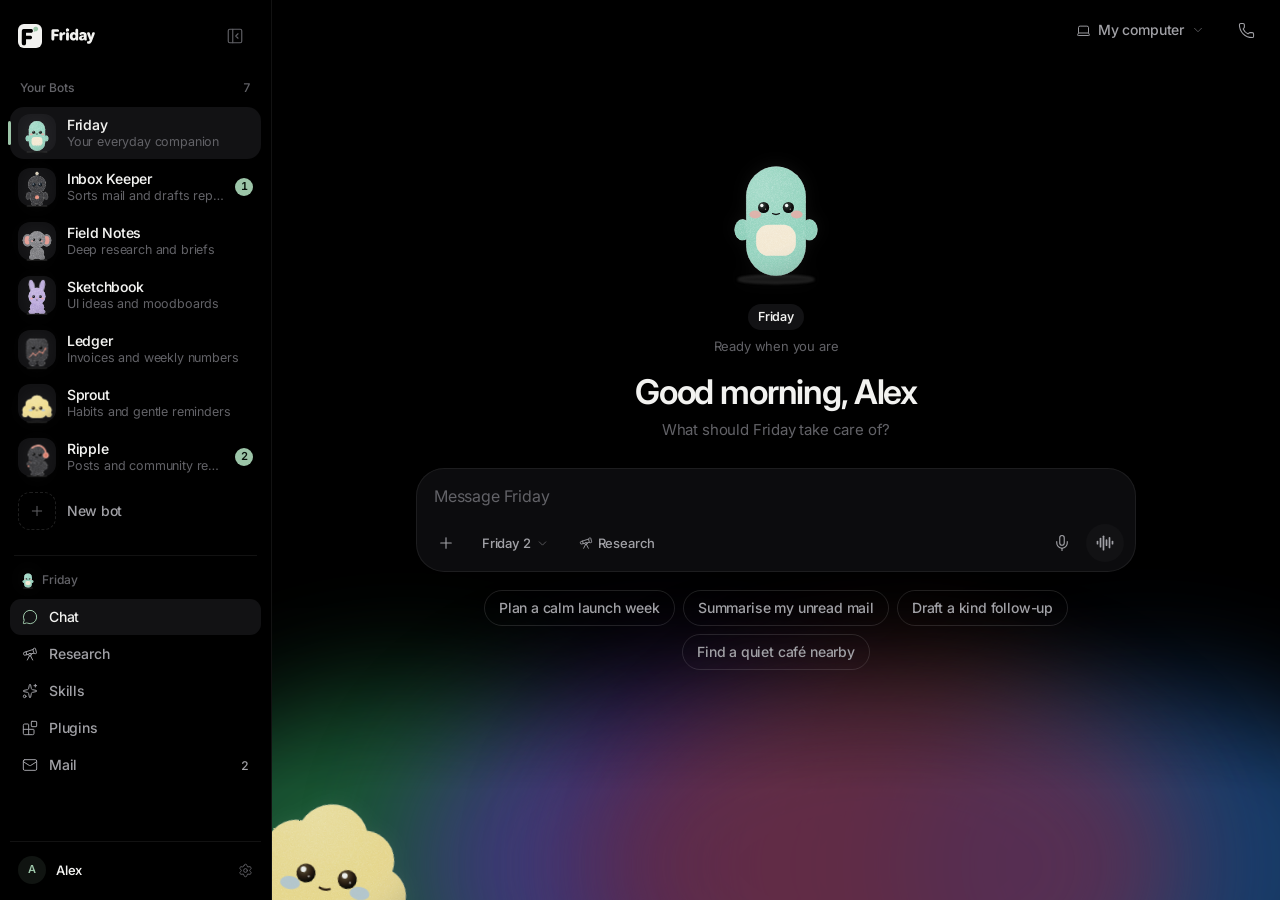
==== index.html @ 3c1acf04 "TV zoom-aware viewport height" ====
<!doctype html>
<html lang="en">
  <head>
    <meta charset="UTF-8" />
    <link rel="icon" type="image/svg+xml" href="./favicon.svg" />
    <meta name="viewport" content="width=device-width, initial-scale=1.0, viewport-fit=cover" />
    <meta name="theme-color" content="#fafaf8" />
    <meta name="color-scheme" content="dark light" />
    <meta name="application-name" content="Friday" />
    <meta name="description" content="Friday — your calm, capable AI assistant." />
    <meta property="og:title" content="Friday" />
    <meta property="og:description" content="Friday — your calm, capable AI assistant." />
    <title>Friday</title>
    <script type="module" crossorigin src="./assets/index-DjP6QdiN.js"></script>
    <link rel="stylesheet" crossorigin href="./assets/index-A8RGlMh0.css">
  </head>
  <body>
    <div id="root"></div>
  </body>
</html>
---- assets/index-A8RGlMh0.css ----
@font-face{font-family:Inter Variable;font-style:normal;font-display:swap;font-weight:100 900;src:url(./inter-cyrillic-ext-opsz-normal-CfYZpDVp.woff2)format("woff2-variations");unicode-range:U+460-52F,U+1C80-1C8A,U+20B4,U+2DE0-2DFF,U+A640-A69F,U+FE2E-FE2F}@font-face{font-family:Inter Variable;font-style:normal;font-display:swap;font-weight:100 900;src:url(./inter-cyrillic-opsz-normal-BFQXbQ-f.woff2)format("woff2-variations");unicode-range:U+301,U+400-45F,U+490-491,U+4B0-4B1,U+2116}@font-face{font-family:Inter Variable;font-style:normal;font-display:swap;font-weight:100 900;src:url(./inter-greek-ext-opsz-normal-BmPQvyvo.woff2)format("woff2-variations");unicode-range:U+1F??}@font-face{font-family:Inter Variable;font-style:normal;font-display:swap;font-weight:100 900;src:url(./inter-greek-opsz-normal-BM0NlUE_.woff2)format("woff2-variations");unicode-range:U+370-377,U+37A-37F,U+384-38A,U+38C,U+38E-3A1,U+3A3-3FF}@font-face{font-family:Inter Variable;font-style:normal;font-display:swap;font-weight:100 900;src:url(./inter-vietnamese-opsz-normal-Ci9T9ieq.woff2)format("woff2-variations");unicode-range:U+102-103,U+110-111,U+128-129,U+168-169,U+1A0-1A1,U+1AF-1B0,U+300-301,U+303-304,U+308-309,U+323,U+329,U+1EA0-1EF9,U+20AB}@font-face{font-family:Inter Variable;font-style:normal;font-display:swap;font-weight:100 900;src:url(./inter-latin-ext-opsz-normal-DpK-iCPk.woff2)format("woff2-variations");unicode-range:U+100-2BA,U+2BD-2C5,U+2C7-2CC,U+2CE-2D7,U+2DD-2FF,U+304,U+308,U+329,U+1D00-1DBF,U+1E00-1E9F,U+1EF2-1EFF,U+2020,U+20A0-20AB,U+20AD-20C0,U+2113,U+2C60-2C7F,U+A720-A7FF}@font-face{font-family:Inter Variable;font-style:normal;font-display:swap;font-weight:100 900;src:url(./inter-latin-opsz-normal-BwkfbSeq.woff2)format("woff2-variations");unicode-range:U+??,U+131,U+152-153,U+2BB-2BC,U+2C6,U+2DA,U+2DC,U+304,U+308,U+329,U+2000-206F,U+20AC,U+2122,U+2191,U+2193,U+2212,U+2215,U+FEFF,U+FFFD}@font-face{font-family:Geist Mono Variable;font-style:normal;font-display:swap;font-weight:100 900;src:url(./geist-mono-cyrillic-ext-wght-normal-X_5orZeX.woff2)format("woff2-variations");unicode-range:U+460-52F,U+1C80-1C8A,U+20B4,U+2DE0-2DFF,U+A640-A69F,U+FE2E-FE2F}@font-face{font-family:Geist Mono Variable;font-style:normal;font-display:swap;font-weight:100 900;src:url(./geist-mono-cyrillic-wght-normal-DiZS0aHC.woff2)format("woff2-variations");unicode-range:U+301,U+400-45F,U+490-491,U+4B0-4B1,U+2116}@font-face{font-family:Geist Mono Variable;font-style:normal;font-display:swap;font-weight:100 900;src:url(./geist-mono-symbols2-wght-normal-CO5SzqOn.woff2)format("woff2-variations");unicode-range:U+2000-2001,U+2004-2008,U+200A,U+23B8-23BD,U+2500-259F}@font-face{font-family:Geist Mono Variable;font-style:normal;font-display:swap;font-weight:100 900;src:url(./geist-mono-vietnamese-wght-normal-DadHysG0.woff2)format("woff2-variations");unicode-range:U+102-103,U+110-111,U+128-129,U+168-169,U+1A0-1A1,U+1AF-1B0,U+300-301,U+303-304,U+308-309,U+323,U+329,U+1EA0-1EF9,U+20AB}@font-face{font-family:Geist Mono Variable;font-style:normal;font-display:swap;font-weight:100 900;src:url(./geist-mono-latin-ext-wght-normal-Bwz-egvJ.woff2)format("woff2-variations");unicode-range:U+100-2BA,U+2BD-2C5,U+2C7-2CC,U+2CE-2D7,U+2DD-2FF,U+304,U+308,U+329,U+1D00-1DBF,U+1E00-1E9F,U+1EF2-1EFF,U+2020,U+20A0-20AB,U+20AD-20C0,U+2113,U+2C60-2C7F,U+A720-A7FF}@font-face{font-family:Geist Mono Variable;font-style:normal;font-display:swap;font-weight:100 900;src:url(./geist-mono-latin-wght-normal-XN7g48iV.woff2)format("woff2-variations");unicode-range:U+??,U+131,U+152-153,U+2BB-2BC,U+2C6,U+2DA,U+2DC,U+304,U+308,U+329,U+2000-206F,U+20AC,U+2122,U+2191,U+2193,U+2212,U+2215,U+FEFF,U+FFFD}:root{--bg:#f6f3ec;--surface:#fffdf8;--surface-2:#eeeae1;--surface-3:#e6e1d6;--line:#28231417;--line-2:#28231424;--ink:#1d1c19;--ink-2:#5f5d56;--ink-3:#908d85;--accent:#5e7f68;--accent-ink:#fff;--accent-soft:#e4ece2;--lilac:#d9cceb;--glass:#fffdf8b8;--glass-line:#ffffffb3;--shadow-1:0 1px 2px #281e0a0d, 0 2px 8px #281e0a0a;--shadow-2:0 1px 1px #281e0a0a, 0 8px 24px -6px #281e0a1f, 0 24px 48px -16px #281e0a1a;--glow-a:#cfe0cf;--glow-b:#d9cceb;--glow-c:#f0dcc6;--glow-n:#ece9e2;--spring:linear(0, .006, .025 2.8%, .101 6.1%, .539 18.9%, .721 25.3%, .849 31.5%, .937 38.1%, .968 41.8%, .991 45.7%, 1.006 50.1%, 1.015 55%, 1.017 63.9%, 1.001 85.9%, 1);--spring-bouncy:linear(0, .009, .035 2.1%, .141 4.4%, .723 12.9%, .938 16.7%, 1.017, 1.077, 1.121, 1.149 24.3%, 1.159, 1.163, 1.161, 1.154 29.9%, 1.129 32.8%, 1.051 39.6%, 1.017 43.1%, .991, .977 51%, .974 53.8%, .975 57.1%, .997 69.8%, 1.003 76.9%, 1);--spring-smooth:linear(0, .034 1.9%, .123 4%, .373 8.6%, .618 13.4%, .792 18.3%, .903 23.6%, .966 29.4%, .997 36.4%, 1.008 45.1%, 1.004 62.3%, 1);--out:cubic-bezier(.2, .8, .2, 1);--t-spring:.56s;--t-smooth:.46s;--t-exit:.16s;--r-ctl:10px;--r-card:18px;--r-pop:22px;--r-cp:28px;--sb-w:264px;--lightningcss-light:initial;--lightningcss-dark: ;color-scheme:light}[data-theme=dark]{--bg:#000;--surface:#0d0d0e;--surface-2:#161618;--surface-3:#1f1f22;--line:#ffffff13;--line-2:#ffffff1f;--ink:#ecebe6;--ink-2:#a4a29c;--ink-3:#6a6964;--accent:#9cc0a6;--accent-ink:#0b140e;--accent-soft:#13201a;--lilac:#3a3150;--glass:#141416a8;--glass-line:#ffffff0f;--shadow-1:0 1px 2px #0009;--shadow-2:0 0 0 1px #ffffff0a, 0 12px 32px -8px #000c, 0 30px 60px -20px #000000b3;--glow-a:#1c3a27;--glow-b:#2e2546;--glow-c:#3a2a1c;--glow-n:#1a1a1c;--lightningcss-light: ;--lightningcss-dark:initial;color-scheme:dark}*{box-sizing:border-box;margin:0}html,body,#root{height:100%}body{background:var(--bg);color:var(--ink);letter-spacing:-.006em;font-feature-settings:"ss01", "cv11", "calt";-webkit-font-smoothing:antialiased;-moz-osx-font-smoothing:grayscale;text-rendering:optimizelegibility;transition:background-color .4s var(--out), color .4s var(--out);font:400 15px/1.6 Geist Variable,ui-sans-serif,system-ui,sans-serif}button,input,textarea{font:inherit;color:inherit;letter-spacing:inherit}button{cursor:pointer;-webkit-tap-highlight-color:transparent;background:0 0;border:0}a{color:inherit;-webkit-tap-highlight-color:transparent;text-decoration:none}::selection{background:color-mix(in oklab, var(--accent) 28%, transparent)}:focus-visible{outline:2px solid color-mix(in oklab, var(--accent) 70%, transparent);outline-offset:2px;border-radius:10px}.tnum{font-variant-numeric:tabular-nums}.muted{color:var(--ink-3)}.small{font-size:13px}.grow{flex:1}em{letter-spacing:-.01em;font-family:Instrument Serif,serif;font-style:italic;font-weight:400}h1,h2,h3,h4{letter-spacing:-.022em;font-weight:560;line-height:1.2}.display{letter-spacing:-.02em;font:400 44px/1.05 Instrument Serif,serif}.display em{font-size:1em}.glass{background:var(--glass);-webkit-backdrop-filter:blur(22px)saturate(1.5);box-shadow:inset 0 0 0 1px var(--glass-line), var(--shadow-2)}.card{background:var(--surface);border:1px solid var(--line);border-radius:var(--r-card);box-shadow:var(--shadow-1)}[data-theme=dark] .card{box-shadow:none}.ib,.pill,.sb-item,.sb-new,.sb-search,.mi,.send,.seg button,.face-opt,.bot-card,.plug,.starter,.sw,.days button,.bp,.theme-row button,.sb-me,.sb-rec{transition:transform var(--t-spring) var(--spring-bouncy), background-color .2s var(--out), color .2s var(--out), box-shadow .25s var(--out), border-color .2s var(--out), opacity .2s var(--out)}:is(.ib,.pill,.sb-item,.sb-new,.sb-search,.mi,.send,.seg button,.face-opt,.starter,.days button,.bp,.theme-row button,.sb-me,.sb-rec):active:not(:disabled){transition-duration:90ms;transition-timing-function:var(--out);transform:scale(.95)}:is(.bot-card,.plug):active{transition-duration:90ms;transform:scale(.98)}.ib{width:36px;height:36px;color:var(--ink-2);border-radius:999px;place-items:center;display:inline-grid}.ib:hover,.ib.is-open{background:var(--surface-2);color:var(--ink)}.ib.sm{width:30px;height:30px}.ib.lg{background:var(--surface-2);width:56px;height:56px;color:var(--ink)}.ib.soft{color:var(--ink-2)}.ib .rot{transition:transform var(--t-spring) var(--spring-bouncy)}.ib.is-open .rot{transform:rotate(45deg)}.pill{height:36px;color:var(--ink-2);background:var(--surface);border:1px solid var(--line);white-space:nowrap;border-radius:999px;align-items:center;gap:7px;padding:0 14px;font-size:14px;font-weight:500;display:inline-flex}.pill:hover{color:var(--ink);border-color:var(--line-2)}.pill.sm{gap:5px;height:30px;padding:0 11px;font-size:13px}.pill.ghost{background:0 0;border-color:#0000}.pill.ghost:hover,.pill.ghost.is-open{background:var(--surface-2)}.pill.solid{background:var(--ink);color:var(--bg);border-color:#0000}.pill.solid:hover{color:var(--bg);box-shadow:0 6px 18px -6px color-mix(in oklab, var(--ink) 50%, transparent)}.pill.solid:disabled{opacity:.35;cursor:default;box-shadow:none}.pill.solid.ok{background:var(--accent);color:var(--accent-ink);opacity:1}.pill.wide{justify-content:center;width:100%;height:46px;font-size:15px}.pill.tag{background:var(--accent-soft);height:28px;color:var(--accent);border:0;font-size:12.5px}.chev{transition:transform var(--t-spring) var(--spring-bouncy);opacity:.6}.is-open>.chev,.is-open .chev{transform:rotate(180deg)}kbd{color:var(--ink-3);background:var(--surface-2);border-radius:6px;margin-left:auto;padding:3px 6px;font:500 11px/1 Geist Variable}.pop-wrap{display:inline-flex;position:relative}.pop{z-index:60;border-radius:var(--r-pop);transform-origin:0 0;min-width:240px;animation:pop-in var(--t-spring) var(--spring) both;padding:6px;position:absolute}.pop.side-bottom{top:calc(100% + 8px)}.pop.side-top{transform-origin:0 100%;bottom:calc(100% + 8px)}.pop.align-start{left:0}.pop.align-end{transform-origin:100% 0;right:0}.pop.side-top.align-end{transform-origin:100% 100%}.pop.out{animation:pop-out var(--t-exit) var(--out) both}@keyframes pop-in{0%{opacity:0;filter:blur(6px);transform:translateY(-6px)scale(.94)}40%{opacity:1}to{opacity:1;filter:none;transform:none}}@keyframes pop-out{to{opacity:0;filter:blur(4px);transform:translateY(-4px)scale(.97)}}.side-top{--dy:6px}.pop-label{color:var(--ink-3);letter-spacing:.01em;padding:8px 10px 4px;font-size:12px;font-weight:550}.pop-sep{background:var(--line);height:1px;margin:6px 4px}.mi{text-align:left;border-radius:14px;align-items:center;gap:11px;width:100%;padding:8px 10px;font-size:14px;display:flex}.mi:hover{background:color-mix(in oklab, var(--ink) 6%, transparent)}.mi.on{background:color-mix(in oklab, var(--accent) 12%, transparent)}.mi-ic{background:var(--surface-2);width:30px;height:30px;color:var(--ink-2);border-radius:10px;flex:none;place-items:center;display:grid}.mi-ic:has(.mascot){background:0 0}.mi-t{flex-direction:column;flex:1;line-height:1.3;display:flex}.mi-t b{font-weight:520}.mi-t small{color:var(--ink-3);font-size:12.5px}.tick{color:var(--accent)}.pop>*{animation:item-in .4s var(--spring) both}.pop>:nth-child(2){animation-delay:20ms}.pop>:nth-child(3){animation-delay:40ms}.pop>:nth-child(4){animation-delay:60ms}.pop>:nth-child(n+5){animation-delay:80ms}@keyframes item-in{0%{opacity:0;transform:translateY(-3px)}}.theme-row{grid-template-columns:repeat(3,1fr);gap:4px;padding:4px;display:grid}.theme-row button{color:var(--ink-2);background:var(--surface-2);border-radius:14px;flex-direction:column;align-items:center;gap:4px;padding:10px 4px;font-size:12.5px;display:flex}.theme-row button.on{background:var(--ink);color:var(--bg)}.seg{grid-template-columns:repeat(var(--n), 1fr);background:var(--surface-2);border:1px solid var(--line);border-radius:999px;padding:3px;display:inline-grid;position:relative}.seg button{z-index:1;height:30px;color:var(--ink-3);border-radius:999px;justify-content:center;align-items:center;gap:6px;padding:0 14px;font-size:13.5px;font-weight:520;display:inline-flex;position:relative}.seg button.on,.seg button:hover{color:var(--ink)}.seg-thumb{width:calc((100% - 6px) / var(--n));background:var(--surface);box-shadow:0 1px 2px #0000000f, 0 2px 8px -2px #00000014, inset 0 0 0 1px var(--line);transform:translateX(calc(var(--i) * 100%));transition:transform var(--t-spring) var(--spring-bouncy);border-radius:999px;position:absolute;top:3px;bottom:3px;left:3px}[data-theme=dark] .seg-thumb{background:var(--surface-3)}.sw{background:var(--surface-3);border-radius:999px;flex:none;width:40px;height:24px;position:relative}.sw i{width:18px;height:18px;transition:transform var(--t-spring) var(--spring-bouncy), width .2s var(--out);background:#fff;border-radius:999px;position:absolute;top:3px;left:3px;box-shadow:0 1px 3px #0000002e}.sw:active i{width:22px}.sw.on{background:var(--accent)}.sw.on i{transform:translate(16px)}.sw.on:active i{transform:translate(12px)}.app{grid-template-columns:var(--sb-w) 1fr;height:100dvh;display:grid;overflow:hidden}.sb{border-right:1px solid var(--line);background:var(--bg);z-index:40;flex-direction:column;gap:2px;min-height:0;padding:14px 12px;display:flex}.sb-top{justify-content:space-between;align-items:center;padding:2px 6px 14px;display:flex}.sb-brand{color:var(--ink);align-items:center;gap:9px;display:flex}.mark .mark-bg{fill:var(--ink)}.mark .mark-f{fill:var(--bg)}.mark .mark-dot{fill:var(--accent)}.sb-close{display:none}.sb-new,.sb-search{height:38px;color:var(--ink);border-radius:12px;align-items:center;gap:10px;padding:0 12px;font-size:14px;font-weight:520;display:flex}.sb-new{background:var(--surface);border:1px solid var(--line);box-shadow:var(--shadow-1);margin-bottom:2px}.sb-search{color:var(--ink-2)}.sb-search:hover{background:var(--surface-2)}.sb-nav{flex-direction:column;gap:1px;margin-top:10px;display:flex}.sb-item{height:38px;color:var(--ink-2);border-radius:12px;align-items:center;gap:11px;padding:0 12px;font-size:14px;font-weight:500;display:flex;position:relative}.sb-item:hover{background:color-mix(in oklab, var(--ink) 5%, transparent);color:var(--ink)}.sb-item.on{background:var(--surface);color:var(--ink);box-shadow:inset 0 0 0 1px var(--line)}[data-theme=dark] .sb-item.on{background:var(--surface-2)}.sb-item.on svg{color:var(--accent)}.sb-sec{color:var(--ink-3);margin:22px 12px 6px;font-size:12px;font-weight:550}.sb-recents{flex-direction:column;flex:1;gap:1px;min-height:0;display:flex;overflow:auto}.sb-rec{color:var(--ink-2);white-space:nowrap;text-overflow:ellipsis;border-radius:10px;padding:7px 12px;font-size:13.5px;overflow:hidden}.sb-rec:hover{background:color-mix(in oklab, var(--ink) 5%, transparent);color:var(--ink)}.sb-rec.on{color:var(--ink)}.sb .pop-wrap{display:flex}.sb .pop{width:100%}.sb-me{text-align:left;border-radius:14px;align-items:center;gap:10px;width:100%;padding:8px;display:flex}.sb-me:hover,.sb-me.is-open{background:var(--surface-2)}.av{background:var(--accent-soft);width:34px;height:34px;color:var(--accent);border-radius:999px;flex:none;place-items:center;font-size:12.5px;font-weight:600;display:grid}.sb-me-t{flex-direction:column;min-width:0;line-height:1.25;display:flex}.sb-me-t b{font-size:13.5px;font-weight:540}.sb-me-t small{color:var(--ink-3);font-size:12px}.scrim,.nav-btn{display:none}.main{min-width:0;min-height:0;position:relative;overflow:hidden}.page{height:100%;animation:page-in var(--t-smooth) var(--spring-smooth) both}@keyframes page-in{0%{opacity:0;filter:blur(8px);transform:translateY(12px)}}.frame{height:100%;position:relative}.scroller{scroll-behavior:smooth;height:100%;overflow:hidden auto}.hdr{z-index:30;justify-content:space-between;align-items:center;gap:12px;height:64px;padding:0 20px;display:flex;position:sticky;top:0}.hdr:before{content:"";z-index:-1;background:color-mix(in oklab, var(--bg) 72%, transparent);-webkit-backdrop-filter:blur(20px)saturate(1.6);border-bottom:1px solid var(--line);opacity:0;transition:opacity .35s var(--out);position:absolute;inset:0}.hdr.scrolled:before{opacity:1}.hdr-l,.hdr-r{align-items:center;gap:8px;min-width:0;display:flex}.hdr-title{opacity:0;transition:opacity .3s var(--out), transform .4s var(--spring);font-size:16px;font-weight:560;transform:translateY(4px)}.hdr.scrolled .hdr-title,.profile-hdr .hdr-title,.ib+.hdr-title{opacity:1;transform:none}.wrap{max-width:1080px;margin:0 auto;padding:8px 32px 96px}.wrap.narrow{max-width:760px}.intro{padding:28px 0}.intro p{color:var(--ink-2);max-width:520px;margin-top:8px;font-size:16px}[style*=--d]{animation:rise .6s var(--spring) both;animation-delay:calc(var(--d) * 35ms + 60ms)}@keyframes rise{0%{opacity:0;transform:translateY(10px)scale(.985)}}.hero{text-align:center;z-index:2;flex-direction:column;justify-content:center;align-items:center;min-height:calc(100dvh - 64px);padding:0 24px 16vh;display:flex;position:relative}.greet{letter-spacing:-.02em;margin-top:18px;font:400 44px/1.1 Instrument Serif,serif}.greet span{color:var(--ink-2)}.greet em{color:var(--ink)}.sub{color:var(--ink-3);margin:6px 0 28px;font-size:16px}.hero .composer{text-align:left;width:min(720px,100%)}.starters{flex-wrap:wrap;justify-content:center;gap:8px;max-width:720px;margin-top:18px;display:flex}.composer{border-radius:var(--r-cp);transition:box-shadow .35s var(--out), transform var(--t-spring) var(--spring);padding:14px 12px 10px 18px}.composer textarea{resize:none;background:0 0;border:0;outline:0;width:100%;min-height:26px;padding:2px 0 8px;font-size:16px;line-height:1.5}.composer textarea::placeholder{color:var(--ink-3)}.cp-row{align-items:center;gap:6px;margin-left:-6px;display:flex}.chip-bot{height:32px;padding:0 10px 0 4px;font-size:13px}.send{background:var(--surface-2);width:38px;height:38px;color:var(--ink-2);border-radius:999px;place-items:center;display:grid}.send.ready{background:var(--ink);color:var(--bg);animation:send-pop .5s var(--spring-bouncy)}@keyframes send-pop{0%{transform:scale(.7)}}.send:disabled{cursor:default}.face-float{flex-direction:column;align-items:center;gap:6px;display:flex}.face-name{background:var(--surface);border:1px solid var(--line);box-shadow:var(--shadow-1);border-radius:999px;padding:3px 10px;font-size:12.5px;font-weight:560}.face-status{color:var(--ink-3);animation:status-in .5s var(--spring) both;align-items:center;gap:6px;font-size:13px;display:inline-flex}@keyframes status-in{0%{opacity:0;filter:blur(3px);transform:translateY(4px)}}.spin-dot{background:var(--accent);border-radius:99px;width:7px;height:7px;animation:1.2s ease-in-out infinite breathe-dot}@keyframes breathe-dot{50%{opacity:.5;transform:scale(.55)}}.face-sticky{z-index:5;pointer-events:none;justify-content:center;padding:4px 0 18px;display:flex;position:sticky;top:64px}.face-sticky .face-float{pointer-events:auto}.face-sticky .face-status{background:color-mix(in oklab, var(--bg) 80%, transparent);-webkit-backdrop-filter:blur(10px);backdrop-filter:blur(10px);border-radius:999px;padding:2px 10px}.thread{z-index:2;max-width:760px;margin:0 auto;padding:0 24px;position:relative}.msg{animation:rise .6s var(--spring) both;margin:0 0 22px}.msg.user{justify-content:flex-end;display:flex}.bubble{background:var(--surface-2);border-radius:22px 22px 6px;max-width:80%;padding:11px 16px;font-size:15.5px}.trail{height:30px;color:var(--ink-3);align-items:center;padding:0 10px 0 0;font-size:13.5px;font-weight:500;display:inline-flex}.trail-h{align-items:center;gap:4px;display:inline-flex}.trail .chev{transition:transform .45s var(--spring-bouncy)}.trail.open .chev{transform:rotate(90deg)}.shimmer{background:linear-gradient(90deg, var(--ink-3) 0%, var(--ink-3) 35%, var(--ink) 50%, var(--ink-3) 65%, var(--ink-3) 100%);color:#0000;background-size:250% 100%;-webkit-background-clip:text;background-clip:text;animation:1.8s linear infinite shimmer}@keyframes shimmer{0%{background-position:100% 0}to{background-position:-150% 0}}.trail-body{transition:grid-template-rows .5s var(--spring-smooth), opacity .3s var(--out);opacity:0;grid-template-rows:0fr;display:grid}.trail-body.open{opacity:1;grid-template-rows:1fr}.trail-body>div{border-left:1.5px solid var(--line-2);margin:4px 0 14px 6px;padding-left:16px;overflow:hidden}.step{color:var(--ink-2);animation:rise .5s var(--spring) both;align-items:center;gap:10px;padding:4px 0;font-size:13.5px;display:flex;position:relative}.step-dot{background:var(--bg);width:15px;height:15px;box-shadow:inset 0 0 0 1.5px var(--line-2);border-radius:99px;place-items:center;display:grid;position:absolute;left:-24px}.step.ok .step-dot{background:var(--accent);color:var(--accent-ink);box-shadow:none;animation:send-pop .5s var(--spring-bouncy)}.step.now{color:var(--ink)}.step.now .step-dot:after{content:"";background:var(--accent);border-radius:99px;width:6px;height:6px;animation:1.1s infinite breathe-dot}.rich{color:var(--ink);font-size:16px;line-height:1.7}.rich p{margin:0 0 14px}.rich strong{font-weight:600}.rich .plan{border-radius:16px;margin:0 0 16px;padding:4px 0;list-style:none}.rich .plan li{border-bottom:1px solid var(--line);padding:9px 0 9px 18px;position:relative}.rich .plan li:last-child{border:0}.rich .plan li:before{content:"";background:var(--accent);opacity:.7;border-radius:99px;width:6px;height:6px;position:absolute;top:19px;left:2px}.caret{background:var(--accent);vertical-align:middle;border-radius:99px;width:8px;height:8px;margin-left:4px;animation:.9s infinite breathe-dot;display:inline-block}.acts{animation:rise .5s var(--spring) both;align-items:center;gap:2px;margin-top:4px;display:flex}.acts .pill{margin-left:8px}.spacer{height:190px}.dock{z-index:10;flex-direction:column;align-items:center;padding:0 24px 14px;display:flex;position:absolute;bottom:0;left:0;right:0}.dock .composer{width:min(760px,100%);animation:rise .6s var(--spring) both}.fine{color:var(--ink-3);margin-top:8px;font-size:12px}.peek{z-index:1;pointer-events:auto;animation:peek-in 1s var(--spring) .35s both;position:absolute;bottom:-70px;left:-38px;transform:rotate(9deg)}@keyframes peek-in{0%{opacity:0;transform:translate(-60px,80px)rotate(20deg)}}.glow i{filter:blur(70px);opacity:.75;width:60%;height:90%;transition:background-color 1.4s var(--out), opacity 1.4s var(--out);will-change:transform;border-radius:50%;position:absolute;bottom:-30%}.glow i:first-child{background:var(--glow-a);animation:18s ease-in-out infinite drift1;left:-5%}.glow i:nth-child(2){background:var(--glow-b);animation:22s ease-in-out infinite drift2;left:25%}.glow i:nth-child(3){background:var(--glow-c);opacity:.5;animation:20s ease-in-out infinite drift3;left:55%}@keyframes drift1{50%{transform:translate(18%,-8%)scale(1.15)}}@keyframes drift2{50%{transform:translate(-14%,-12%)scale(.9)}}@keyframes drift3{50%{transform:translate(-10%,6%)scale(1.2)}}.glow.focus i{opacity:.9}.glow.busy i{opacity:1;animation-duration:7s,8s,9s}.glow.busy i:first-child{animation-duration:7s}.glow.busy i:nth-child(2){animation-duration:8s}.glow.busy i:nth-child(3){animation-duration:9s}.glow.calm i{background:var(--glow-n);opacity:.9}[data-theme=dark] .glow i{opacity:.55}[data-theme=dark] .glow.calm i{opacity:.7}.call{z-index:70;background:color-mix(in oklab, var(--bg) 40%, transparent);-webkit-backdrop-filter:blur(14px);backdrop-filter:blur(14px);animation:fade .3s var(--out) both;place-items:center;display:grid;position:absolute;inset:0}@keyframes fade{0%{opacity:0}}.call-card{width:min(360px,100% - 32px);animation:pop-in .6s var(--spring) both;border-radius:32px;flex-direction:column;align-items:center;gap:6px;padding:32px 24px 24px;display:flex}.call-card h2{margin-top:10px;font:400 32px/1.1 Instrument Serif,serif}.call-card p{color:var(--ink-3);font-size:14px}.wave{align-items:center;gap:5px;height:28px;margin:14px 0 18px;display:flex}.wave i{background:var(--accent);width:5px;height:100%;animation:1s ease-in-out infinite wave;animation-delay:calc(var(--i) * .12s);transform-origin:50%;border-radius:9px}@keyframes wave{0%,to{transform:scaleY(.25)}50%{transform:scaleY(1)}}.call-acts{gap:16px;display:flex}.ib.end{color:#fff;background:#d9705f}.ib.end:hover{color:#fff;background:#c85f4e}.mascot{cursor:default;flex:none;display:inline-block;position:relative}.mascot[onclick],.pf-stage .mascot,.face-float .mascot,.peek .mascot{cursor:pointer}.mascot-body{transform-origin:50% 92%;will-change:transform;animation:4.2s ease-in-out infinite breathe;position:absolute;inset:0}.mascot svg{-webkit-user-select:none;user-select:none;-webkit-user-drag:none;width:100%;height:100%;position:absolute;inset:0}.mascot img{filter:drop-shadow(0 6px 10px #3c281424)}[data-theme=dark] .mascot img{filter:drop-shadow(0 6px 14px #0009)}@keyframes breathe{0%,to{transform:translateY(0)scale(1)}50%{transform:translateY(-2.5%)scale(1.012,.99)}}.mascot .lid{transition:transform 90ms ease-in;transform:scaleY(0)}.mascot .lid.shut{transform:scaleY(1)}.mascot .lid-low{transition:transform .35s var(--spring);transform:scaleY(0)}.mascot .happy-arc{opacity:0;transition:opacity .2s var(--out)}.mascot .bead{transition:opacity .15s}.mascot .mouth{transition:d .38s var(--spring-bouncy)}.mascot .brows{opacity:0;transition:opacity .25s var(--out)}.think-dots{opacity:0;gap:3px;transition:opacity .3s;display:flex;position:absolute;top:2%;right:-4%}.think-dots i{aspect-ratio:1;background:var(--ink-3);border-radius:99px;width:max(4px,6%);animation:1.1s infinite breathe-dot}.think-dots i:nth-child(2){animation-delay:.15s}.think-dots i:nth-child(3){animation-delay:.3s}.mood-thinking .think-dots{opacity:1}.mood-thinking .mascot-body{animation:2.6s ease-in-out infinite sway}@keyframes sway{0%,to{transform:rotate(-3deg)}50%{transform:rotate(3deg)translateY(-1.5%)}}.mood-typing .mascot-body{animation:1.6s ease-in-out infinite attentive}@keyframes attentive{0%,to{transform:translateY(0)rotate(-1deg)}50%{transform:translateY(-1.5%)rotate(1deg)scale(1.015)}}.mood-talking .mascot-body{animation:.45s ease-in-out infinite talkbob}@keyframes talkbob{50%{transform:translateY(-1.5%)scale(1.01,.99)}}.mood-done .mascot-body{animation:hop .9s var(--spring-bouncy) both, breathe 4.2s ease-in-out .9s infinite}@keyframes hop{0%{transform:translateY(0)scale(1)}25%{transform:translateY(2%)scale(1.06,.92)}55%{transform:translateY(-10%)scale(.96,1.05)}to{transform:none}}.mood-done .bead,.mood-poke .bead{opacity:0}.mood-done .happy-arc,.mood-poke .happy-arc{opacity:1}.mood-error .mascot-body{animation:shrink .6s var(--spring) both, shiver 3s ease-in-out .6s infinite}@keyframes shrink{to{transform:scale(.93)translateY(3%)}}@keyframes shiver{0%,to{transform:scale(.93)translateY(3%)}50%{transform:scale(.93)translateY(3%)rotate(-1.5deg)}}.mood-error .brows{opacity:1}.mood-poke .mascot-body{animation:squish .7s var(--spring-bouncy) both}@keyframes squish{0%{transform:scale(1)}20%{transform:scale(1.12,.86)}45%{transform:scale(.92,1.1)translateY(-6%)}to{transform:none}}.sparkle{color:#e9b949;pointer-events:none;animation:sparkle .9s var(--spring) both;font-size:max(12px,22%);position:absolute;top:4%;right:2%}@keyframes sparkle{0%{opacity:0;transform:scale(.2)rotate(-40deg)}30%{opacity:1;transform:scale(1.2)rotate(10deg)}to{opacity:0;transform:translate(30%,-60%)scale(.7)rotate(40deg)}}.mascot.bounce .mascot-body{animation:squish .7s var(--spring-bouncy) both}.bot-grid{grid-template-columns:repeat(auto-fill,minmax(230px,1fr));gap:14px;display:grid}.bot-card{text-align:left;flex-direction:column;gap:10px;padding:14px;display:flex}.bot-card:hover{border-color:var(--line-2);box-shadow:var(--shadow-2);transform:translateY(-2px)}.bot-stage{background:radial-gradient(120% 90% at 50% 100%, var(--surface-2), transparent 70%);border-radius:12px;place-items:center;height:168px;display:grid;overflow:hidden}.bot-card:hover .mascot-body{animation:squish .7s var(--spring-bouncy) both}.bot-meta{flex-direction:column;padding:0 2px;line-height:1.35;display:flex}.bot-meta b{font-size:15.5px;font-weight:560}.bot-meta span{color:var(--ink-3);font-size:13.5px}.bot-foot{color:var(--ink-2);border-top:1px solid var(--line);align-items:center;gap:7px;padding:8px 2px 0;font-size:12.5px;display:flex}.dot-live{background:var(--accent);width:6px;height:6px;box-shadow:0 0 0 3px color-mix(in oklab, var(--accent) 18%, transparent);border-radius:99px}.bot-card.add{box-shadow:none;color:var(--ink-2);background:0 0;border-style:dashed;justify-content:center;align-items:center;gap:4px;min-height:250px}.bot-card.add span:last-child{color:var(--ink-3);font-size:13px}.add-ic{background:var(--surface-2);border-radius:99px;place-items:center;width:52px;height:52px;margin-bottom:8px;display:grid}.profile{flex-direction:column;gap:16px;max-width:820px;padding-top:16px;display:flex}.pf-hero{grid-template-columns:240px 1fr;align-items:center;gap:24px;padding:20px;display:grid}.pf-stage{background:radial-gradient(90% 70% at 50% 85%, var(--accent-soft), transparent 70%), var(--surface-2);border-radius:14px;place-items:center;height:250px;display:grid}.pf-fields{flex-direction:column;gap:14px;display:flex}.fld{flex-direction:column;gap:6px;display:flex}.fld>span{color:var(--ink-3);align-items:center;gap:5px;font-size:12.5px;font-weight:550;display:inline-flex}.fld input,.instr{border:1px solid var(--line-2);background:var(--bg);width:100%;transition:border-color .2s, box-shadow .25s var(--out);border-radius:12px;outline:0;padding:11px 14px;font-size:15px}.fld input:focus,.instr:focus{border-color:color-mix(in oklab, var(--accent) 55%, transparent);box-shadow:0 0 0 4px color-mix(in oklab, var(--accent) 12%, transparent)}.pf-fields .fld:first-child input{padding:8px 14px;font:400 30px/1.15 Instrument Serif,serif}.pad{padding:20px}.card-h{justify-content:space-between;align-items:baseline;margin-bottom:14px;display:flex}.card-h h3{font-size:16px}.faces{grid-template-columns:repeat(auto-fill,minmax(92px,1fr));gap:8px;display:grid}.face-opt{color:var(--ink-2);border:1px solid #0000;border-radius:16px;flex-direction:column;align-items:center;gap:4px;padding:12px 4px 8px;font-size:12.5px;display:flex;position:relative}.face-opt .mascot-body{inset:0}.face-opt:hover{background:var(--surface-2)}.face-opt.on{background:var(--accent-soft);border-color:color-mix(in oklab, var(--accent) 35%, transparent);color:var(--ink);font-weight:540}.face-check{background:var(--accent);width:18px;height:18px;color:var(--accent-ink);animation:send-pop .5s var(--spring-bouncy);border-radius:99px;place-items:center;display:grid;position:absolute;top:7px;right:7px}.play{border-top:1px solid var(--line);flex-direction:column;gap:8px;margin-top:16px;padding-top:14px;display:flex}.play-row,.hint-row,.chips{flex-wrap:wrap;gap:6px;display:flex}.instr{resize:vertical;min-height:140px;line-height:1.6}.hint-row{margin-top:10px}.sched-day{margin:0 4px 10px}.list{padding:4px}.row{border-radius:14px;align-items:center;gap:14px;padding:12px;display:flex}.time{width:52px;font-size:15px;font-weight:560}.row-t{flex-direction:column;flex:1;min-width:0;line-height:1.35;display:flex}.row-t b{font-weight:530}.row-t small{color:var(--ink-3);font-size:13px}.routine.off .time,.routine.off .row-t,.routine.off .mascot{opacity:.45;transition:opacity .3s}.sheet-scrim{z-index:80;background:color-mix(in oklab, var(--bg) 35%, #0000002e);-webkit-backdrop-filter:blur(6px);backdrop-filter:blur(6px);animation:fade .25s var(--out) both;place-items:center;padding:16px;display:grid;position:fixed;inset:0}.sheet{width:min(540px,100%);animation:sheet-in .6s var(--spring) both;border-radius:28px;flex-direction:column;gap:16px;padding:22px;display:flex}@keyframes sheet-in{0%{opacity:0;filter:blur(6px);transform:translateY(24px)scale(.96)}}.sheet-h{justify-content:space-between;align-items:center;display:flex}.sheet-h h3{font:400 28px/1.1 Instrument Serif,serif}.sheet .fld input{background:var(--surface)}.fld-row{align-items:flex-start;gap:14px;display:flex}.fld-row .fld:first-child{flex:none;width:130px}.bot-pick{scrollbar-width:none;gap:6px;padding:2px;display:flex;overflow-x:auto}.bp{color:var(--ink-2);border:1px solid var(--line);background:var(--surface);border-radius:14px;flex-direction:column;flex:none;align-items:center;gap:2px;padding:8px 10px;font-size:12px;display:flex}.bp.on{border-color:color-mix(in oklab, var(--accent) 45%, transparent);background:var(--accent-soft);color:var(--ink)}.days{gap:6px;display:flex}.days button{background:var(--surface);border:1px solid var(--line);width:38px;height:38px;color:var(--ink-2);border-radius:99px;font-size:13px;font-weight:550}.days button.on{background:var(--ink);color:var(--bg);border-color:#0000}.sheet-f{justify-content:flex-end;gap:8px;padding-top:4px;display:flex}.search{cursor:text;gap:8px;width:240px}.search input{background:0 0;border:0;outline:0;width:100%;font-size:14px}.plug-grid{grid-template-columns:repeat(auto-fill,minmax(300px,1fr));gap:12px;display:grid}.plug{align-items:center;gap:14px;padding:14px;display:flex}.plug:hover{border-color:var(--line-2);box-shadow:var(--shadow-2);transform:translateY(-2px)}.plug-ic{color:#2a2823;border-radius:13px;flex:none;place-items:center;width:44px;height:44px;font-size:16px;font-weight:640;display:grid;box-shadow:inset 0 0 0 1px #0000000d}[data-theme=dark] .plug-ic{filter:saturate(.8)brightness(.85)}.plug-ic.lg{border-radius:18px;width:64px;height:64px;font-size:22px}.plug-t{flex-direction:column;flex:1;min-width:0;line-height:1.35;display:flex}.plug-t b{font-weight:560}.plug-t small{color:var(--ink-3);font-size:13px}.badge{background:var(--surface-2);color:var(--ink-2);border-radius:99px;align-items:center;gap:4px;padding:4px 10px;font-size:12px;font-weight:550;display:inline-flex}.badge.ok{background:var(--accent-soft);color:var(--accent)}.drawer-scrim{z-index:50;background:color-mix(in oklab, var(--bg) 30%, #00000024);animation:fade .3s var(--out) both;position:absolute;inset:0}.drawer-scrim.out{animation:fade-out .22s var(--out) both}@keyframes fade-out{to{opacity:0}}.drawer{z-index:55;width:min(420px,100% - 20px);animation:drawer-in .6s var(--spring) both;border-radius:26px;flex-direction:column;gap:18px;padding:14px 22px 22px;display:flex;position:absolute;top:10px;bottom:10px;right:10px;overflow-y:auto}.drawer.out{animation:drawer-out .22s var(--out) both}@keyframes drawer-in{0%{transform:translate(105%)}}@keyframes drawer-out{to{opacity:.6;transform:translate(105%)}}.drawer-h{justify-content:flex-end;margin:0 -10px -6px 0;display:flex}.dr-hero{align-items:center;gap:16px;display:flex}.dr-hero h2{font:400 32px/1.1 Instrument Serif,serif}.dr-hero p{font-size:13.5px}.dr-long{color:var(--ink-2);font-size:15px}.dr-sec h4{color:var(--ink-3);margin-bottom:8px;font-size:12.5px;font-weight:550}.perm{border-bottom:1px solid var(--line);align-items:center;gap:10px;padding:9px 0;font-size:14.5px;display:flex}.perm svg{color:var(--accent)}.dr-bots{flex-wrap:wrap;gap:6px;display:flex}.dr-bots .pill{padding-left:4px}.dr-note{background:var(--accent-soft);color:var(--accent);border-radius:14px;align-items:flex-start;gap:10px;padding:12px 14px;font-size:13.5px;display:flex}.dr-note svg{flex:none;margin-top:2px}.dr-foot{margin-top:auto}.spin{animation:.8s linear infinite spin}@keyframes spin{to{transform:rotate(360deg)}}.skill-grid{grid-template-columns:repeat(auto-fill,minmax(240px,1fr));gap:12px;display:grid}.skill{flex-direction:column;gap:6px;padding:16px;transition:opacity .3s;display:flex}.skill.off{opacity:.62}.skill b{margin-top:8px;font-weight:560}.skill p{color:var(--ink-2);flex:1;font-size:14px;line-height:1.5}.skill-top{align-items:center;gap:10px;display:flex}.tag-s{color:var(--ink-3);border:1px solid var(--line);border-radius:99px;padding:2px 8px;font-size:12px}@media (width<=860px){.app{grid-template-columns:1fr}.sb{width:min(300px,86vw);transition:transform var(--t-smooth) var(--spring-smooth);box-shadow:var(--shadow-2);position:fixed;inset:0 auto 0 0;transform:translate(-102%)}.nav-open .sb{transform:none}.sb-close{display:inline-grid}.scrim{z-index:35;opacity:0;pointer-events:none;transition:opacity .3s var(--out);background:#00000038;display:block;position:fixed;inset:0}.nav-open .scrim{opacity:1;pointer-events:auto}.nav-btn{z-index:32;display:inline-grid;position:fixed;top:14px;left:10px}.hdr{height:64px;padding:0 12px 0 52px}.hide-sm,.seg-l{display:none}.seg button{padding:0 11px}.model-btn{padding:0 8px}.wrap{padding:0 16px 80px}.display,.greet{font-size:36px}.intro{padding:12px 0 20px}.hero{padding:0 16px 18vh}.peek{bottom:-84px;left:-54px}.peek .mascot{width:160px!important;height:238px!important}.pf-hero{grid-template-columns:1fr}.pf-stage{height:210px}.search{width:150px}.plug-grid,.skill-grid{grid-template-columns:1fr}.bot-grid{grid-template-columns:1fr 1fr;gap:10px}.bot-stage{height:120px}.bot-foot{font-size:11.5px}.bot-foot .tnum,.row .next{display:none}.fld-row{flex-direction:column}.fld-row .fld:first-child{width:100%}.sheet-scrim{place-items:end center;padding:8px}.sheet{border-radius:26px}.drawer{width:auto;max-height:86%;animation-name:drawer-up;inset:auto 8px 8px}.drawer.out{animation-name:drawer-down}@keyframes drawer-up{0%{transform:translateY(105%)}}@keyframes drawer-down{to{transform:translateY(105%)}}.dock{padding:0 10px 10px}.thread{padding:0 16px}}@media (prefers-reduced-motion:reduce){*,:before,:after{scroll-behavior:auto!important;transition-duration:1ms!important;animation-duration:1ms!important;animation-iteration-count:1!important;animation-delay:0s!important}.mascot-body,.glow i{animation:none!important}}.mascot .ground{fill:#3c281421;filter:blur(3px)}[data-theme=dark] .mascot .ground{fill:#000000b3}.mascot svg{overflow:visible}.face-sticky{background:linear-gradient(var(--bg) 70%, transparent);margin:0 -24px 8px;padding:0 0 26px}.dock:before{content:"";z-index:-1;background:linear-gradient(transparent, color-mix(in oklab, var(--bg) 85%, transparent) 45%);pointer-events:none;position:absolute;inset:-40px 0 0}.hero .face-float{margin-bottom:2px}.trail-body>div{border-left:0;margin:4px 0 14px;padding-left:28px;position:relative}.trail-body>div:before{content:"";background:var(--line-2);border-radius:2px;width:1.5px;position:absolute;top:12px;bottom:12px;left:7px}.step-dot{left:-28px}.sheet-scrim{-webkit-backdrop-filter:blur(3px);backdrop-filter:blur(3px);background:#1e190f1a}[data-theme=dark] .sheet-scrim{background:#0000008c}[data-theme=dark] .glow.busy i{opacity:.8}:root{--bg:#fff;--surface:#fff;--surface-2:#f4f4f3;--surface-3:#ebebe9;--line:#00000012;--line-2:#0000001f;--ink:#0b0b0c;--ink-2:#55555a;--ink-3:#94949a;--accent:#4e7a5e;--accent-ink:#fff;--accent-soft:#4e7a5e1a;--glass:#ffffffc7;--glass-line:#0000000f;--shadow-1:none;--shadow-2:0 0 0 1px #0000000d, 0 10px 30px -10px #00000024, 0 30px 60px -24px #0000001f;--glow-a:#d3e6d8;--glow-b:#e0d6f0;--glow-c:#f3e2d0;--glow-n:#efefee;--font:"Inter Variable", -apple-system, BlinkMacSystemFont, "SF Pro Text", system-ui, sans-serif;--sb-w:272px}[data-theme=dark]{--bg:#000;--surface:#000;--surface-2:#121214;--surface-3:#1c1c1f;--line:#ffffff12;--line-2:#ffffff1f;--ink:#f2f2f0;--ink-2:#a1a1a6;--ink-3:#626267;--accent:#9cc5a8;--accent-ink:#08130c;--accent-soft:#9cc5a81a;--glass:#121214b8;--glass-line:#ffffff12;--shadow-2:0 0 0 1px #ffffff0f, 0 16px 40px -12px #000000e6;--glow-a:#17301f;--glow-b:#241d38;--glow-c:#2e2116;--glow-n:#161618}body{font-family:var(--font);letter-spacing:-.011em;font-optical-sizing:auto;font-feature-settings:"cv11", "ss03", "cv05", "calt";font-size:15px}h1,h2,h3,h4,b,strong{letter-spacing:-.018em}.tnum,.time{font-variant-numeric:tabular-nums;font-feature-settings:"tnum", "cv11"}em{letter-spacing:inherit;font-family:inherit;font-size:1em;font-style:italic}.rich em{font-size:1em}.card{box-shadow:none}.sb{background:var(--bg);border-right:1px solid var(--line);padding:16px 10px 10px}.sb-top{padding:2px 8px 18px}.sb-sec{color:var(--ink-3);letter-spacing:0;justify-content:space-between;margin:4px 10px 8px;font-size:12px;font-weight:520;display:flex}.sb-bots{flex-direction:column;flex:1;gap:2px;min-height:0;margin:0 -2px;padding:0 2px;display:flex;overflow-y:auto}.sb-bot{text-align:left;color:var(--ink-2);transition:background-color .2s var(--out), transform var(--t-spring) var(--spring-bouncy);border-radius:14px;align-items:center;gap:11px;padding:7px 8px;display:flex;position:relative}.sb-bot:hover{background:var(--surface-2);color:var(--ink)}.sb-bot:active{transition-duration:90ms;transform:scale(.97)}.sb-bot.on{background:var(--surface-2);color:var(--ink)}.sb-bot.on:before{content:"";background:var(--accent);width:3px;animation:send-pop .5s var(--spring-bouncy);border-radius:3px;position:absolute;top:14px;bottom:14px;left:-2px}.sb-face{background:var(--surface-2);border-radius:12px;flex:none;place-items:center;width:38px;height:38px;display:grid;overflow:visible}.sb-bot.on .sb-face,.sb-bot:hover .sb-face{background:var(--surface-3)}.sb-face .mascot{margin-top:2px}.sb-face.plus{border:1px dashed var(--line-2);color:var(--ink-3);background:0 0}.sb-bt{flex-direction:column;min-width:0;line-height:1.3;display:flex}.sb-bt b{color:var(--ink);font-size:14px;font-weight:540}.sb-bt small{color:var(--ink-3);white-space:nowrap;text-overflow:ellipsis;font-size:12.5px;overflow:hidden}.sb-bot.add b{color:var(--ink-2);font-weight:500}.sb-badge{background:var(--accent);min-width:18px;height:18px;color:var(--accent-ink);border-radius:99px;place-items:center;margin-left:auto;padding:0 5px;font-size:11px;font-weight:600;display:grid}.sb-corner{border-top:1px solid var(--line);margin-top:8px;padding-top:8px}.sb-me{padding:6px 8px}.sb-me .av{width:28px;height:28px;font-size:11px}.sb-me-t{flex:1}.sb-me-t b{font-size:13px}.pop-head{align-items:center;gap:10px;padding:8px 8px 6px;display:flex}.pop-head span:last-child{flex-direction:column;min-width:0;line-height:1.3;display:flex}.pop-head b{font-size:13.5px;font-weight:560}.pop-head small{color:var(--ink-3);text-overflow:ellipsis;font-size:12px;overflow:hidden}.theme-row button{border:1px solid var(--line);background:0 0}.theme-row button.on{background:var(--ink);color:var(--bg);border-color:#0000}.hdr{height:60px;padding:0 16px 0 20px}.hdr-bot{align-items:center;gap:8px;margin-right:2px;padding-right:10px;font-size:14.5px;display:inline-flex}.hdr-bot b{font-weight:580}.hdr-bot .mascot{margin-top:1px}.seg.tabs{background:0 0;border-color:#0000;padding:2px}.seg.tabs button{height:32px;color:var(--ink-3);gap:6px;padding:0 12px;font-size:13.5px;font-weight:500}.seg.tabs button.on{color:var(--ink)}.seg.tabs .seg-thumb{width:calc((100% - 4px) / var(--n));background:var(--surface-2);box-shadow:none;top:2px;bottom:2px;left:2px}[data-theme=dark] .seg.tabs .seg-thumb{background:var(--surface-2)}.seg.tabs svg{opacity:.8}.pill{border-color:var(--line-2);background:0 0}.pill.ghost{border-color:#0000}.pill.on{background:var(--accent-soft);color:var(--accent);border-color:#0000}.col{z-index:2;max-width:720px;margin:0 auto;padding:18px 24px 120px;position:relative}.lead{padding:26px 0}.lead h1{letter-spacing:-.032em;font-size:30px;font-weight:620;line-height:1.1}.lead p{color:var(--ink-2);max-width:520px;margin-top:8px;font-size:15px}.day-h{color:var(--ink-3);margin:0 0 6px;font-size:12.5px;font-weight:500}.rows{flex-direction:column;display:flex}.row{border-bottom:1px solid var(--line);text-align:left;border-radius:0;align-items:center;gap:16px;padding:14px 4px;display:flex}.row+.row{box-shadow:none}.row:hover{background:0 0}a.row:hover .row-t b,.plug:hover b{color:var(--accent)}.row-t b{font-size:15px;font-weight:520}.row-t small{font-size:13.5px}.time{width:56px;color:var(--ink);font-size:15px;font-weight:540}.add-row{color:var(--ink-3);border-bottom:0;gap:8px;font-size:14px;transition:color .2s}.add-row:hover{color:var(--ink)}.empty{color:var(--ink-3);flex-direction:column;align-items:center;gap:10px;padding:40px;display:flex}.routine.off .time,.routine.off .row-t{opacity:.4}.skill.off .row-t{opacity:.5}.skill{opacity:1!important}.tag-s{border-color:var(--line-2);color:var(--ink-3)}.filter{margin-bottom:6px}.plug{padding:12px 4px}.plug:hover{box-shadow:none;border-color:var(--line);transform:none}.plug-ic{border-radius:12px;width:40px;height:40px;font-size:15px}[data-theme=dark] .plug-ic{color:var(--ink);filter:none;box-shadow:inset 0 0 0 1px var(--line);background:var(--surface-2)!important}.plug-ic{color:var(--ink);box-shadow:inset 0 0 0 1px var(--line);background:var(--surface-2)!important}.badge{color:var(--ink-3);border:1px solid var(--line-2);background:0 0}.badge.ok{background:var(--accent-soft);border-color:#0000;gap:6px}.badge .dot-live{width:5px;height:5px;box-shadow:none}.search{width:180px}.search.pill.sm{height:32px}.pf-hero{text-align:center;background:0 0;border:0;flex-direction:column;grid-template-columns:none;align-items:center;gap:4px;padding:20px 0 30px;display:flex}.pf-hero .mascot{margin-bottom:10px}.pf-name{font:620 30px/1.15 var(--font);letter-spacing:-.032em;text-align:center;background:0 0;border:0;border-radius:10px;outline:0;width:100%;padding:2px 8px;transition:background-color .2s}.pf-title{color:var(--ink-2);text-align:center;background:0 0;border:0;border-radius:8px;outline:0;width:100%;padding:2px 8px;font-size:15px}.pf-name:hover,.pf-title:hover,.pf-name:focus,.pf-title:focus{background:var(--surface-2)}.pf-hero p{margin-top:8px}.sec{border-top:1px solid var(--line);padding:22px 0}.sec-h{justify-content:space-between;align-items:baseline;margin-bottom:14px;display:flex}.sec-h h3{font-size:15px;font-weight:580}.faces{grid-template-columns:repeat(auto-fill,minmax(84px,1fr));gap:4px}.face-opt{border-radius:16px;padding:10px 2px 8px}.face-opt .mascot{height:64px!important}.face-opt.on{background:var(--surface-2);border-color:#0000}.face-opt.on span{color:var(--accent)}.instr,.fld input{border-color:var(--line-2);background:0 0;border-radius:14px}.hint{margin-top:10px}.greet{font:620 34px/1.1 var(--font);letter-spacing:-.034em;margin-top:14px}.sub{margin:8px 0 26px;font-size:15px}.face-name{background:var(--surface-2);box-shadow:none;border:0;font-weight:560}.model-btn{color:var(--ink-2);font-weight:520}.research.on{color:var(--accent);background:var(--accent-soft)}.composer{background:color-mix(in oklab, var(--surface-2) 70%, transparent);box-shadow:inset 0 0 0 1px var(--line);-webkit-backdrop-filter:blur(22px)}[data-theme=light] .composer{box-shadow:inset 0 0 0 1px var(--line-2), 0 10px 30px -14px #0000002e;background:#ffffffd9}.composer.focus{box-shadow:inset 0 0 0 1px color-mix(in oklab, var(--accent) 40%, transparent), 0 0 0 4px var(--accent-soft)}.starter{background:0 0}.bubble{background:var(--surface-2)}.peek{opacity:.95}.glow{z-index:0;height:52vh}.frame .glow{position:absolute}[data-theme=light] .glow i{opacity:.85}.rich .plan li{border-color:var(--line)}.sheet{gap:14px}.sheet-h{justify-content:flex-start;gap:10px}.sheet-h h3{font:600 18px/1.2 var(--font);letter-spacing:-.02em;flex:1}.sheet-f{align-items:center}.dr-hero h2{font:620 26px/1.1 var(--font);letter-spacing:-.03em}.days button{border-color:var(--line-2);background:0 0}.drawer-scrim{background:#0000000f}[data-theme=dark] .drawer-scrim{background:#00000080}.dr-note{background:var(--accent-soft)}.call-card h2{font:620 26px/1.1 var(--font);letter-spacing:-.03em}@media (width<=860px){.hdr{gap:6px;padding:0 10px 0 52px}.hdr-bot b{display:none}.hdr-bot{padding-right:2px}.seg.tabs button{padding:0 9px}.seg.tabs .seg-l{display:none}.col{padding:6px 18px 100px}.lead{padding:14px 0 18px}.lead h1{font-size:26px}.greet{font-size:28px}.search{width:40px;padding:0 12px}.search input{display:none}.hdr-r .pill.solid.sm{gap:0;padding:0 10px;font-size:0}.hdr-r .pill.solid.sm svg{width:16px;height:16px}.tag-s{display:none}}[data-theme=dark] .mascot svg{filter:drop-shadow(0 0 .6px #ffffff73)drop-shadow(0 -2px 8px #ffffff0d)}[data-theme=dark] .sw.on i{background:#08130c}.row.skill{flex-direction:row;align-items:center;gap:16px;padding:14px 4px}.row.skill .row-t{flex:1}.drawer,.sheet,.pop{background:color-mix(in oklab, var(--bg) 90%, transparent)}[data-theme=dark] .drawer,[data-theme=dark] .sheet,[data-theme=dark] .pop{background:#101012eb}.sw{box-shadow:inset 0 0 0 1px var(--line-2)}[data-theme=light] .sw:not(.on){background:#e4e4e2}:root{--g1:#a9ddbb;--g2:#c9b9f6;--g3:#f8c9a3;--g4:#afcff5;--g5:#f1bcd2;--g-calm:#ededea;--g-op:.9}[data-theme=dark]{--g1:#1f6b40;--g2:#45338a;--g3:#6e4423;--g4:#1f4c85;--g5:#62294b;--g-calm:#262629;--g-op:.8}.glow{pointer-events:none;z-index:0;height:48vh;position:absolute;bottom:0;left:0;right:0;overflow:hidden;-webkit-mask-image:linear-gradient(#0000 0%,#0000008c 45%,#000 78% 100%);mask-image:linear-gradient(#0000 0%,#0000008c 45%,#000 78% 100%)}.glow-drift{transition:opacity 1.4s var(--out);position:absolute;inset:0}.glow .glow-drift i{filter:blur(56px);width:50%;height:78%;opacity:var(--g-op);will-change:transform, opacity;background:0 0;border-radius:50%;animation-timing-function:ease-in-out;animation-iteration-count:infinite;animation-direction:alternate;position:absolute;bottom:-32%;transform:translate(0,0)}.glow .glow-drift i:first-child{background:var(--g1);animation-name:gA,fade1;animation-duration:17s,11s;left:-12%}.glow .glow-drift i:nth-child(2){background:var(--g2);animation-name:gB,fade2;animation-duration:21s,13s;left:14%}.glow .glow-drift i:nth-child(3){background:var(--g3);animation-name:gC,fade1;animation-duration:19s,9s;left:40%}.glow .glow-drift i:nth-child(4){background:var(--g4);animation-name:gA,fade2;animation-duration:23s,12s;animation-delay:-6s,-3s;left:62%}.glow .glow-drift i:nth-child(5){background:var(--g5);width:60%;animation-name:gB,fade3;animation-duration:25s,15s;animation-delay:-9s,-5s;left:30%}@keyframes gA{0%{transform:translate(0,0)scale(1)}50%{transform:translate(22%,-10%)scale(1.18)}to{transform:translate(-8%,4%)scale(.92)}}@keyframes gB{0%{transform:translateY(2%)scale(1.05)}50%{transform:translate(-20%,-12%)scale(.9)}to{transform:translate(14%,-4%)scale(1.15)}}@keyframes gC{0%{transform:translate(0,0)scale(.95)}50%{transform:translate(16%,-14%)scale(1.2)}to{transform:translate(-18%,2%)scale(1)}}@keyframes fade1{0%{opacity:var(--g-op)}to{opacity:calc(var(--g-op) * .35)}}@keyframes fade2{0%{opacity:calc(var(--g-op) * .4)}to{opacity:var(--g-op)}}@keyframes fade3{0%{opacity:calc(var(--g-op) * .15)}to{opacity:calc(var(--g-op) * .8)}}.glow.focus{--g-op:1}.glow.busy .glow-drift i{animation-duration:6s,3.5s}.glow.busy .glow-drift i:nth-child(2n){animation-duration:7s,4s}.glow.busy{--g-op:1}.glow-calm{background:radial-gradient(60% 70% at 50% 100%, var(--g-calm), transparent 75%);opacity:0;transition:opacity 1.4s var(--out);border-radius:50%;position:absolute;inset:20% -10% -30%}.glow.calm .glow-drift{opacity:.35}.glow.calm .glow-calm{opacity:1}[data-theme=light] .glow.calm .glow-calm{background:radial-gradient(60% 70% at 50% 100%,#f1f1ee,#0000 75%)}@media (prefers-reduced-motion:reduce){.glow .glow-drift i{animation:none!important}}[data-theme=light]{--ink:#050506;--ink-2:#4a4a50;--ink-3:#8a8a90;--line:#00000013;--line-2:#00000021;--surface-2:#f3f3f2}[data-theme=light] .sb{background:#fbfbfa}[data-theme=light] .sb-bot.on{box-shadow:0 0 0 1px var(--line), 0 2px 8px -4px #0000001f;background:#fff}[data-theme=light] .sb-face,[data-theme=light] .bubble{background:#f1f1ef}[data-theme=light] .seg.tabs .seg-thumb{background:#f0f0ee}[data-theme=light] .face-name{background:#f1f1ef}[data-theme=light] .mascot svg{filter:drop-shadow(0 4px 8px #00000014)}.dock:before{background:linear-gradient(transparent, color-mix(in oklab, var(--bg) 55%, transparent));height:60px;inset:-28px 0 auto}.glow{height:55vh}.hdr:before{background:color-mix(in oklab, var(--bg) 86%, transparent)}.face-sticky{background:linear-gradient(var(--bg) 78%, transparent);padding-bottom:30px;top:60px}.frame:not(.chat) .glow{opacity:.75;height:30vh}.sb-bots{flex:0 auto}.sb-sec2{border-top:1px solid var(--line);margin-top:16px;margin-left:4px;margin-right:4px;padding-top:14px;padding-left:6px}.sb-sec-bot{align-items:center;gap:6px;display:inline-flex}.sb-nav2{flex-direction:column;flex:1;gap:1px;display:flex}.sb-nav2 .sb-item{border-radius:11px;height:36px;font-size:14px}.sb-nav2 .sb-item.on{background:var(--surface-2);box-shadow:none}[data-theme=light] .sb-nav2 .sb-item.on{box-shadow:0 0 0 1px var(--line);background:#fff}.sb-count{margin-left:auto;font-size:12px}.hdr-crumb{color:var(--ink-2);border-radius:10px;padding:6px 8px;font-size:14px;font-weight:540;transition:background-color .2s,color .2s}a.hdr-crumb:hover{background:var(--surface-2);color:var(--ink)}.hdr-crumb i{color:var(--ink-3);margin:0 8px;font-style:normal}.hdr-crumb.static{color:var(--ink)}.sb-corner .pop{transform-origin:0 100%;animation-name:pop-up}.sb-corner .pop.out{animation-name:pop-down}@keyframes pop-up{0%{opacity:0;filter:blur(6px);transform:translateY(10px)scale(.94)}40%{opacity:1}to{opacity:1;filter:none;transform:none}}@keyframes pop-down{to{opacity:0;filter:blur(4px);transform:translateY(6px)scale(.97)}}.face-btn{transition:transform .5s var(--spring-bouncy);border-radius:999px;padding:6px;position:relative}.face-btn:after{content:"";box-shadow:0 0 0 1.5px color-mix(in oklab, var(--accent) 55%, transparent), 0 0 0 6px var(--accent-soft);opacity:0;transition:opacity .25s var(--out), transform .5s var(--spring-bouncy);border-radius:999px;position:absolute;inset:2px;transform:scale(.92)}.face-btn:hover{transform:scale(1.06)}.face-btn:hover:after,.face-btn:focus-visible:after{opacity:1;transform:none}.face-btn:active{transition-duration:90ms;transform:scale(.96)}.face-btn:focus-visible{outline:0}.live-dot{background:#5bbf7a;border-radius:99px;flex:none;width:7px;height:7px;animation:1.8s infinite live;box-shadow:0 0 #5bbf7a99}@keyframes live{70%{box-shadow:0 0 0 7px #5bbf7a00}to{box-shadow:0 0 #5bbf7a00}}.view-pc{gap:7px;margin:2px 0 12px}.cpanel{z-index:45;width:calc(var(--cw) - 12px);background:color-mix(in oklab, var(--bg) 86%, transparent);animation:cp-in .6s var(--spring) both;transition:width .5s var(--spring-bouncy);border-radius:26px;flex-direction:column;display:flex;position:absolute;top:12px;bottom:12px;right:12px;overflow:hidden}[data-theme=dark] .cpanel{background:#101012e6}.cpanel.dragging{-webkit-user-select:none;user-select:none;transition:none}.cpanel.out{animation:cp-out .22s var(--out) both}@keyframes cp-in{0%{opacity:0;filter:blur(6px);transform:translate(40px)scale(.97)}}@keyframes cp-out{to{opacity:0;transform:translate(30px)scale(.98)}}.cp-grip{cursor:ew-resize;z-index:3;place-items:center;width:14px;display:grid;position:absolute;top:0;bottom:0;left:0}.cp-grip i{background:var(--line-2);width:4px;height:44px;transition:background-color .2s, height .4s var(--spring-bouncy);border-radius:4px}.cp-grip:hover i,.dragging .cp-grip i{background:var(--accent);height:64px}.cp-head{align-items:center;gap:6px;padding:12px 12px 10px 22px;display:flex}.cp-title{align-items:center;gap:8px;font-size:14px;font-weight:560;display:inline-flex}.cp-title small{color:var(--ink-3);background:var(--surface-2);border-radius:6px;padding:1px 6px;font-size:11.5px;font-weight:500}.ctl-btn{justify-content:center;min-width:112px;overflow:hidden}.ctl-btn.on{background:var(--ink);color:var(--bg)}.ctl-swap{animation:swap .45s var(--spring) both;align-items:center;gap:6px;display:inline-flex}@keyframes swap{0%{opacity:0;filter:blur(3px);transform:translateY(8px)}}.cp-screen{background:var(--surface-2);box-shadow:inset 0 0 0 1px var(--line);transition:box-shadow .4s var(--out);border-radius:16px;flex-direction:column;flex:1;margin:0 12px;display:flex;position:relative;overflow:hidden}.ctl-user .cp-screen{box-shadow:inset 0 0 0 2px var(--accent), 0 0 0 5px var(--accent-soft)}.br-bar{color:var(--ink-3);border-bottom:1px solid var(--line);background:var(--bg);align-items:center;gap:10px;padding:9px 12px;display:flex}.br-url{background:var(--surface-2);color:var(--ink-2);white-space:nowrap;border-radius:99px;flex:1;align-items:center;gap:6px;padding:5px 10px;font-size:12px;display:inline-flex;overflow:hidden}.br-page{flex:1;min-height:0;display:flex;position:relative}.br-side{width:110px;color:var(--ink-3);border-right:1px solid var(--line);flex-direction:column;gap:2px;padding:12px 8px;font-size:12.5px;display:flex}.br-side span{border-radius:8px;padding:5px 8px}.br-side .on{background:var(--accent-soft);color:var(--accent);font-weight:560}.br-main{flex:1;min-width:0;padding:6px 0}.br-row{border-bottom:1px solid var(--line);transition:background-color .5s var(--out);align-items:baseline;gap:10px;padding:9px 14px;font-size:12.5px;display:flex}.br-row b{white-space:nowrap;text-overflow:ellipsis;flex:none;width:92px;font-weight:560;overflow:hidden}.br-row span{color:var(--ink-2);white-space:nowrap;text-overflow:ellipsis;flex:1;overflow:hidden}.br-row i{color:var(--ink-3);font-size:11.5px;font-style:normal}.br-row.hl{background:var(--accent-soft)}.br-cursor{color:var(--ink);transition:left 1.2s var(--spring-smooth), top 1.2s var(--spring-smooth);pointer-events:none;filter:drop-shadow(0 2px 4px #00000040);align-items:flex-start;gap:2px;display:flex;position:absolute}.br-cursor svg{fill:var(--ink);stroke:var(--bg)}.br-cursor em{background:var(--accent);color:var(--accent-ink);border-radius:99px;margin-top:14px;padding:2px 7px;font-size:11px;font-style:normal;font-weight:600}.ctl-veil{background:var(--ink);color:var(--bg);animation:sheet-in .5s var(--spring) both;border-radius:99px;align-items:center;gap:8px;padding:7px 14px;font-size:13px;font-weight:540;display:inline-flex;position:absolute;bottom:14px;left:50%;transform:translate(-50%)}.cp-status{color:var(--ink-2);align-items:center;gap:10px;min-height:48px;padding:10px 18px 14px;font-size:13px;display:flex}.cp-st{animation:status-in .5s var(--spring) both}.cp-st b{color:var(--ink);margin-right:4px;font-weight:560}.cp-mini{z-index:45;height:42px;animation:pop-in .5s var(--spring) both;border-radius:99px;align-items:center;gap:8px;padding:0 14px 0 12px;font-size:13px;font-weight:540;display:inline-flex;position:absolute;bottom:120px;right:16px}.chat.pc-open .thread,.chat.pc-open .dock{padding-right:calc(var(--pcw,50%))}.chat.pc-open .dock{padding-right:calc(50% + 12px)}.chat.pc-open .thread{max-width:none;margin-left:0;margin-right:50%;padding:0 32px}.composer{position:relative}.composer>textarea,.composer>.cp-row{transition:opacity .25s var(--out), filter .3s var(--out), transform .45s var(--spring)}.composer.dictating>textarea,.composer.dictating>.cp-row{opacity:0;filter:blur(6px);pointer-events:none;transform:scale(.98)}.dict{z-index:2;animation:dict-in .5s var(--spring) both;align-items:center;gap:12px;padding:0 12px;display:flex;position:absolute;inset:0}@keyframes dict-in{0%{opacity:0;filter:blur(6px);transform:scale(1.02)}}.wave-live{flex:1;justify-content:space-between;align-items:center;gap:3px;height:48px;display:flex;-webkit-mask-image:linear-gradient(90deg,#0000,#000 12% 88%,#0000);mask-image:linear-gradient(90deg,#0000,#000 12% 88%,#0000)}.wave-live i{background:linear-gradient(var(--accent), color-mix(in oklab, var(--accent) 55%, #b9a6f0));transform-origin:50%;will-change:transform;border-radius:4px;flex:1;max-width:4px;height:100%;transition:transform 80ms linear;transform:scaleY(.08)}.dict-t{color:var(--ink-2);text-align:right;min-width:36px;font-size:13.5px;font-weight:540}.dict-x{background:var(--surface-2);color:var(--ink)}.composer.dictating{box-shadow:inset 0 0 0 1px color-mix(in oklab, var(--accent) 45%, transparent), 0 0 0 5px var(--accent-soft), 0 10px 40px -10px color-mix(in oklab, var(--accent) 45%, transparent)}@media (width<=860px){.cpanel{border-radius:0;width:auto;animation-name:sheet-up;inset:0}@keyframes sheet-up{0%{transform:translateY(100%)}}.cpanel.out{animation:drawer-down .22s var(--out) both}.cp-grip,.cp-title small,.br-side{display:none}.chat.pc-open .dock{padding-right:10px}.chat.pc-open .thread{margin:0;padding:0 16px}.ctl-btn{min-width:0}}.pf-seg{margin-top:18px}.sched-h{align-items:center;margin-bottom:8px}.pf-sched{animation:rise .5s var(--spring) both}svg.lucide{stroke-width:1.5px;shape-rendering:geometricprecision;flex:none}.send svg.lucide,.face-check svg.lucide,.step-dot svg.lucide{stroke-width:2.25px}:root{--fs:clamp(14px, .35vw + 12.6px, 15.5px);--tap:36px}body{font-size:var(--fs);padding:env(safe-area-inset-top) env(safe-area-inset-right) 0 env(safe-area-inset-left)}.island{top:max(10px, env(safe-area-inset-top));left:calc(50% + var(--sbw-now,0px) / 2);z-index:90;color:#f2f2f0;cursor:default;width:180px;height:36px;transition:width .6s var(--spring-bouncy), height .6s var(--spring-bouncy), border-radius .6s var(--spring-bouncy), opacity .3s var(--out), transform .6s var(--spring-bouncy), padding .5s var(--spring);background:#050505;border-radius:999px;align-items:center;gap:10px;padding:0 12px 0 8px;display:flex;position:fixed;overflow:hidden;transform:translate(-50%);box-shadow:0 0 0 1px #ffffff14,0 12px 32px -10px #0000008c}.island.is-hidden{opacity:0;pointer-events:none;width:120px;transform:translate(-50%)scale(.6)translateY(-20px)}.island.is-compact{cursor:pointer}.island.is-expanded{border-radius:30px;width:min(440px,100vw - 24px);height:68px;padding:0 12px 0 14px}.island .lucide{stroke:currentColor}.is-face{flex:none;place-items:center;display:grid}.is-face .mascot svg{filter:none!important}.is-compact,.is-body{min-width:0;transition:opacity .25s var(--out), transform .5s var(--spring), filter .3s;white-space:nowrap;flex:1;align-items:center;gap:10px;display:flex}.is-compact{justify-content:space-between;font-size:12.5px;font-weight:560}.is-expanded .is-compact{opacity:0;filter:blur(4px);pointer-events:none;position:absolute;transform:scale(.9)}.is-compact~.is-body{opacity:0;filter:blur(4px);pointer-events:none;position:absolute;transform:scale(.94)translateY(6px)}.is-expanded .is-body{opacity:1;filter:none;pointer-events:auto;transition-delay:80ms;position:static;transform:none}.is-c-l{align-items:center;gap:6px;display:inline-flex}.is-dot{background:#7fd69b;border-radius:99px;width:8px;height:8px}.is-dot.amber{background:#f2c063}.is-ok{color:#7fd69b}.is-bars{align-items:center;gap:2px;height:14px;display:flex}.is-bars i{width:3px;height:100%;animation:.9s ease-in-out infinite wave;animation-delay:calc(var(--i) * .11s);background:#7fd69b;border-radius:2px}.is-t{flex-direction:column;flex:1;min-width:0;line-height:1.3;display:flex}.is-t b{font-size:14px;font-weight:600}.is-t small{color:#a1a1a6;text-overflow:ellipsis;font-size:12.5px;overflow:hidden}.is-act{color:#050505;height:36px;transition:transform .45s var(--spring-bouncy);background:#f2f2f0;border-radius:99px;align-items:center;gap:5px;padding:0 14px;font-size:13px;font-weight:600;display:inline-flex}.is-act:active{transition-duration:90ms;transform:scale(.93)}.is-act.ghost{color:#f2f2f0;background:#ffffff1f}.is-act.end{color:#fff;background:#e5604f;justify-content:center;width:40px;padding:0}.is-check{color:#06210f;width:36px;height:36px;animation:send-pop .6s var(--spring-bouncy);background:#7fd69b;border-radius:99px;place-items:center;display:grid}.app{transition:grid-template-columns .55s var(--spring-smooth)}.app.slim{grid-template-columns:68px 1fr}.sb{overflow:visible}.sb-toggle{color:var(--ink-3);margin-left:auto}.sb-brand .wordmark,.sb-bt,.sb-sec,.sb-nav2 .sb-item>span:not(.sb-tip),.sb-me-t,.sb-me>.lucide,.sb-count{transition:opacity .25s var(--out), transform .45s var(--spring)}.sb-tip{display:none}.slim .sb{padding:14px 8px 10px}.slim .sb-top{flex-direction:column;align-items:center;gap:10px;padding:2px 0 12px}.slim .sb-toggle{margin:0}.slim .sb-brand .wordmark,.slim .sb-bt,.slim .sb-sec,.slim .sb-nav2 .sb-item>span:not(.sb-tip),.slim .sb-me-t,.slim .sb-me>.lucide,.slim .sb-count{opacity:0;pointer-events:none;position:absolute;transform:translate(-8px)}.slim .sb-bots{align-items:center;gap:4px;padding-top:4px;overflow:visible}.slim .sb-bot{border-radius:16px;justify-content:center;width:52px;height:52px;padding:0;box-shadow:none!important;background:0 0!important}.slim .sb-bot .sb-face{transform:scale(calc(1 + var(--mag,0) * .35)) translateX(calc(var(--mag,0) * 4px));transition:transform .45s var(--spring-bouncy), background-color .2s;z-index:2}.slim .sb-bot.on .sb-face{box-shadow:0 0 0 2px var(--accent)}.slim .sb-bot.on:before{left:-8px}.slim .sb-badge{min-width:9px;height:9px;box-shadow:0 0 0 2px var(--bg);z-index:3;padding:0;font-size:0;position:absolute;top:4px;right:4px}.slim .sb-tip{z-index:80;white-space:nowrap;pointer-events:none;opacity:0;transition:opacity .18s var(--out), transform .45s var(--spring-bouncy);color:#f2f2f0;background:#0e0e10eb;border-radius:14px;flex-direction:column;padding:8px 14px;line-height:1.3;display:flex;position:absolute;top:50%;left:calc(100% + 14px);transform:translate(-8px,-50%)scale(.94);box-shadow:0 10px 30px -10px #00000080}.slim .sb-tip b{font-size:13.5px;font-weight:600}.slim .sb-tip small{color:#a1a1a6;font-size:12px}.slim .sb-bot:hover .sb-tip,.slim .sb-item:hover .sb-tip,.sb-bot.tip-force .sb-tip{opacity:1;transform:translateY(-50%)scale(1)}.slim .sb-sec2{background:var(--line);opacity:1;height:1px;margin:12px 10px;padding:0;display:block;position:static;transform:none}.slim .sb-sec2>*{display:none}.slim .sb-nav2{align-items:center}.slim .sb-nav2 .sb-item{justify-content:center;width:44px;height:40px;padding:0;position:relative}.slim .sb-corner{justify-content:center;display:flex}.slim .sb-me{width:auto;padding:6px}.slim .sb-corner .pop-wrap{display:inline-flex}.slim .sb-corner .pop{width:260px}.slim .sb-bot.add .sb-face{width:38px}.mail-row{align-items:flex-start}.mr-dot{background:0 0;border-radius:99px;flex:none;width:7px;height:7px;margin-top:8px}.mail-row.unread .mr-dot{background:var(--accent)}.mail-row .row-t b{align-items:center;gap:8px;display:flex}.mail-row:not(.unread) .row-t b{font-weight:480}.mr-sub{color:var(--ink);font-size:14.5px}.mail-row .row-t small{white-space:nowrap;text-overflow:ellipsis;overflow:hidden}.mtag{background:var(--accent-soft);color:var(--accent);border-radius:99px;padding:1px 7px;font-size:11px;font-style:normal;font-weight:560}.mail-addr{margin-right:6px}.mail-read{animation:rise .5s var(--spring) both;padding-top:16px}.mail-read h1{letter-spacing:-.03em;margin:18px 0 16px;font-size:clamp(22px,1.2vw + 14px,30px);font-weight:620}.mr-from{border-bottom:1px solid var(--line);align-items:center;gap:12px;padding-bottom:16px;display:flex}.mr-from>span:nth-child(2){flex-direction:column;line-height:1.3;display:flex}.mr-from small{color:var(--ink-3);font-size:12.5px}.mr-body{padding:20px 0;font-size:15.5px;line-height:1.7}.mr-body p+p{margin-top:12px}.mr-bot{background:var(--surface-2);color:var(--ink-2);border-radius:16px;align-items:center;gap:10px;padding:12px 14px;font-size:13.5px;display:flex}.mr-bot b{color:var(--ink);font-weight:560}.mr-bot>span{flex:1}.mr-acts{gap:8px;margin-top:16px;display:flex}.compose{width:min(620px,100%)}.cmp-row{border-bottom:1px solid var(--line);align-items:center;gap:12px;padding:8px 2px;font-size:14px;display:flex}.cmp-row>span{width:64px;color:var(--ink-3);font-size:13px}.cmp-row input{background:0 0;border:0;outline:0;flex:1;font-size:14.5px}.cmp-row b{font-weight:520}.cp-head{padding-left:20px}.cp-tabs.seg{background:var(--surface-2)}.cp-tabs .seg-l{font-size:12.5px}.seg-sm button{height:28px;padding:0 10px;font-size:12.5px}.cp-w{color:var(--ink-3);background:var(--surface-2);border-radius:6px;padding:1px 6px;font-size:11.5px}.cp-view{min-height:0;animation:rise .45s var(--spring) both;flex-direction:column;flex:1;display:flex}.phone-view{justify-content:center;align-items:center;padding:6px 12px}.phone{aspect-ratio:9/19;background:var(--bg);height:min(100%,640px);transition:box-shadow .4s var(--out);border-radius:44px;flex-direction:column;display:flex;position:relative;overflow:hidden;box-shadow:0 0 0 9px #111,0 0 0 10px #333,0 30px 60px -20px #00000080}.phone.user{box-shadow:0 0 0 9px #111, 0 0 0 10px #333, 0 0 0 14px var(--accent-soft), 0 30px 60px -20px #00000080}.ph-notch{z-index:2;background:#050505;border-radius:99px;width:34%;height:22px;position:absolute;top:9px;left:50%;transform:translate(-50%)}.ph-bar{justify-content:space-between;align-items:center;padding:12px 22px 6px;font-size:12px;font-weight:600;display:flex}.ph-ic{gap:4px;display:inline-flex}.ph-app{flex-direction:column;flex:1;gap:12px;padding:22px 16px;display:flex}.ph-h{letter-spacing:-.02em;font-size:17px;font-weight:640}.ph-card{background:var(--surface-2);color:var(--ink-2);border-radius:16px;flex-direction:column;padding:12px 14px;font-size:13px;display:flex}.ph-card b{color:var(--ink);font-size:14px}.ph-slots{grid-template-columns:1fr 1fr;gap:6px;display:grid}.ph-slots span{text-align:center;border:1px solid var(--line-2);border-radius:12px;padding:9px 0;font-size:12.5px}.ph-slots .on{background:var(--ink);color:var(--bg);border-color:#0000}.ph-btn{text-align:center;background:var(--accent);color:var(--accent-ink);border-radius:14px;margin-top:auto;padding:12px;font-size:14px;font-weight:600}.ph-tap{background:color-mix(in oklab, var(--accent) 35%, transparent);width:34px;height:34px;box-shadow:0 0 0 2px var(--accent);transition:left 1.1s var(--spring-smooth), top 1.1s var(--spring-smooth);border-radius:99px;margin:-17px;animation:1.8s infinite tap;position:absolute}@keyframes tap{0%,60%,to{transform:scale(1)}70%{transform:scale(.75)}}.cp-mail{background:var(--surface-2);border-radius:16px;margin:0 12px;overflow:auto}.cpm-h{color:var(--ink-3);border-bottom:1px solid var(--line);align-items:center;gap:8px;padding:12px 14px;font-size:12.5px;display:flex}.cpm-row{border-bottom:1px solid var(--line);grid-template-columns:1fr auto;gap:0 10px;padding:10px 14px;font-size:13px;display:grid}.cpm-row b{font-weight:500}.cpm-row.unread b{font-weight:640}.cpm-row span{color:var(--ink-2);white-space:nowrap;text-overflow:ellipsis;grid-column:1;overflow:hidden}.cpm-row i{color:var(--ink-3);grid-area:1/2;font-size:12px;font-style:normal}.cpm-row:hover{background:var(--surface-3)}.plug-ic svg{display:block}.plug-ic{color:var(--ink)}.auth-scrim{z-index:100;-webkit-backdrop-filter:blur(14px)saturate(1.2);animation:fade .3s var(--out) both;background:#00000047;place-items:center;padding:16px;display:grid;position:fixed;inset:0}[data-theme=dark] .auth-scrim{background:#0009}.auth-scrim.out{animation:fade-out .2s var(--out) both}.auth-scrim.out .auth{animation:sheet-out .2s var(--out) both}@keyframes sheet-out{to{opacity:0;transform:translateY(12px)scale(.97)}}.auth{text-align:center;width:min(400px,100%);animation:sheet-in .65s var(--spring) both;background:color-mix(in oklab, var(--bg) 88%, transparent);border-radius:30px;flex-direction:column;align-items:center;gap:10px;padding:28px 28px 22px;display:flex;position:relative}[data-theme=dark] .auth{background:#101012e6}.auth-x{position:absolute;top:12px;right:12px}.auth-swap{animation:swap .45s var(--spring) both}.auth h2{letter-spacing:-.03em;font-size:24px;font-weight:640}.auth p{margin-top:4px;font-size:14px}.auth-sso{flex-direction:column;gap:8px;width:100%;margin-top:8px;display:flex}.sso{height:46px;color:var(--ink);gap:10px;font-size:14.5px}.sso:hover{background:var(--surface-2)}.auth-or{width:100%;color:var(--ink-3);align-items:center;gap:10px;font-size:12.5px;display:flex}.auth-or:before,.auth-or:after{content:"";background:var(--line);flex:1;height:1px}.auth-fields{flex-direction:column;gap:8px;width:100%;display:flex}.af-name{opacity:0;transition:grid-template-rows .5s var(--spring-smooth), opacity .3s var(--out), margin .5s var(--spring-smooth);grid-template-rows:0fr;margin-bottom:-8px;display:grid}.af-name>*{overflow:hidden}.auth-fields.more .af-name{opacity:1;grid-template-rows:1fr;margin-bottom:0}.af{border:1px solid var(--line-2);height:46px;color:var(--ink-3);text-align:left;border-radius:14px;align-items:center;gap:10px;padding:0 14px;transition:border-color .2s,box-shadow .25s;display:flex}.af:focus-within{border-color:color-mix(in oklab, var(--accent) 55%, transparent);box-shadow:0 0 0 4px var(--accent-soft)}.af input{color:var(--ink);background:0 0;border:0;outline:0;flex:1;font-size:15px}.auth .pill.solid.wide{margin-top:6px}.auth-switch{color:var(--ink-3);font-size:13.5px}.auth-switch button{color:var(--ink);text-underline-offset:3px;text-decoration:underline;-webkit-text-decoration-color:var(--line-2);text-decoration-color:var(--line-2);font-weight:560}@media (width>=768px) and (width<=1199px){.cpanel{width:calc(max(var(--cw), 55%) - 12px)}}@media (width>=1920px){:root{--fs:17px;--sb-w:320px}html{zoom:1.2;--z:1.2}}@media (width>=2400px){html{zoom:1.5;--z:1.5}}@media (width>=3400px){html{zoom:2.2;--z:2.2}}@media (width<=767px){.island{left:50%;top:max(8px, env(safe-area-inset-top))}.island.is-compact{width:150px}.app.slim{grid-template-columns:1fr}.slim .sb{width:min(300px,86vw)}.sb-toggle{display:none}.cpanel{padding-bottom:env(safe-area-inset-bottom)}.cp-tabs .seg-l,.cp-w{display:none}.auth-scrim{place-items:end center;padding:0}.auth{width:100%;padding-bottom:calc(22px + env(safe-area-inset-bottom));border-radius:30px 30px 0 0;animation-name:sheet-up}.dock{padding-bottom:calc(10px + env(safe-area-inset-bottom))}.mail-addr{display:none}}.vault-top{justify-content:space-between;align-items:center;gap:12px;margin-bottom:6px;display:flex}.vault-sec{color:var(--accent);align-items:center;gap:6px;font-size:13px;display:inline-flex}.vault-def{border-bottom:1px solid var(--line)}.cred{flex-wrap:wrap;align-items:flex-start;gap:14px;transition:background-color .3s}.cred.deleting{background:oklab(65.4193% .146857 .0836844/.07)}.cred-ic{background:var(--surface-2);width:40px;height:40px;box-shadow:inset 0 0 0 1px var(--line);color:var(--ink);border-radius:12px;flex:none;place-items:center;display:grid}.cred .row-t{gap:2px;min-width:200px}.cred-url{color:var(--ink-3);margin-left:6px;font-size:12.5px;font-weight:400}.cred-line{color:var(--ink-2);align-items:center;gap:6px;font-size:13.5px;display:inline-flex}.cred-line>.lucide{color:var(--ink-3)}.cred-line .masked{letter-spacing:.12em}.cred-line .shown{animation:swap .35s var(--spring) both;font-family:Geist Mono Variable,ui-monospace,monospace;font-size:12.5px}.ib.xs{width:26px;height:26px}.totp{background:var(--accent-soft);color:var(--accent);border-radius:99px;align-self:center;align-items:center;gap:8px;padding:6px 12px 6px 8px;display:inline-flex}.totp b{letter-spacing:.04em;animation:swap .4s var(--spring) both;font-family:Geist Mono Variable,ui-monospace,monospace;font-size:15px;font-weight:600}.totp small{opacity:.75;min-width:22px;font-size:11.5px}.ring{width:20px;height:20px;transform:rotate(-90deg)}.ring circle{fill:none;stroke:currentColor;stroke-width:2.4px;opacity:.2}.ring .ring-fg{opacity:1;stroke-dasharray:50.3;stroke-linecap:round;transition:stroke-dashoffset 1s linear}.cred-side{flex-direction:column;align-items:flex-end;gap:8px;margin-left:auto;display:flex}.cred-side .seg-sm button{height:26px;padding:0 10px;font-size:12px}.cred-acts,.del-confirm{gap:4px;display:inline-flex}.del-confirm{animation:swap .35s var(--spring) both}.pill.danger{color:#fff;background:#e5604f;border-color:#0000}.pill.danger:hover{color:#fff}.vault-note{align-items:center;gap:6px;margin-top:14px;display:inline-flex}.meter{align-items:center;gap:4px;margin:8px 4px 0;display:flex}.meter i{background:var(--surface-3);border-radius:4px;flex:1;height:4px;transition:background-color .3s}.meter span{color:var(--ink-3);min-width:64px;margin-left:6px;font-size:12px}.meter.s1 i:nth-child(-n+1){background:#e5946f}.meter.s2 i:nth-child(-n+2){background:#e2b85c}.meter.s3 i:nth-child(-n+3){background:#8cc49b}.meter.s4 i{background:var(--accent)}.af .pill{margin-right:-8px}@media (width<=767px){.cred-side{flex-direction:row;justify-content:space-between;align-items:center;width:100%}.totp{margin-left:54px}.vault-top{flex-direction:column;align-items:flex-start}}.app{height:calc(100dvh / var(--z,1))}.hero{min-height:calc(100dvh / var(--z,1) - 64px)}.panel,.cpanel{max-height:calc(100dvh / var(--z,1))}
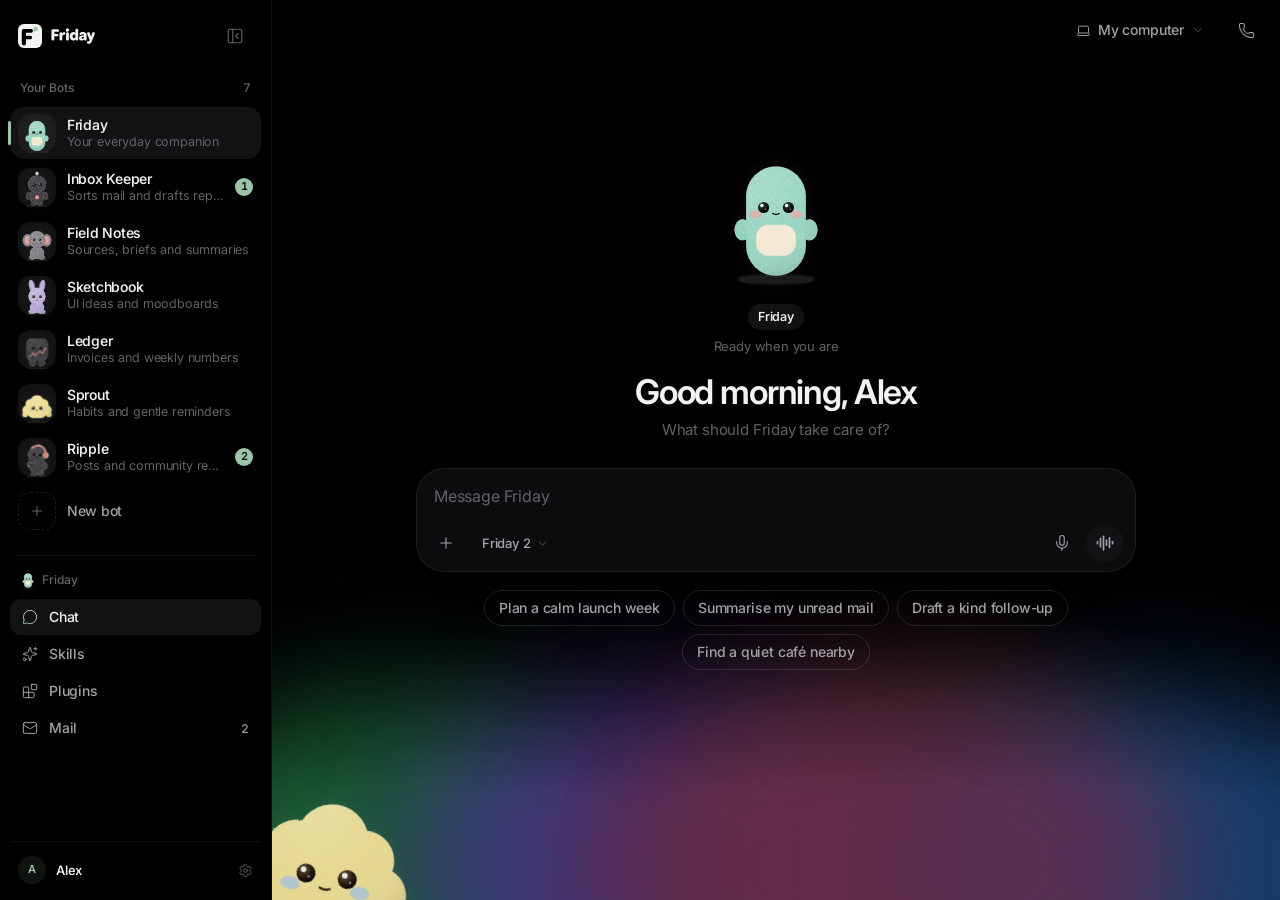
==== commit c03fccef: "Remove Research mode; account drop-up Account/Usage/Billing; panel status fix" ====
--- a/index.html
+++ b/index.html
@@ -11,8 +11,8 @@
     <meta property="og:title" content="Friday" />
     <meta property="og:description" content="Friday — your calm, capable AI assistant." />
     <title>Friday</title>
-    <script type="module" crossorigin src="./assets/index-DjP6QdiN.js"></script>
-    <link rel="stylesheet" crossorigin href="./assets/index-A8RGlMh0.css">
+    <script type="module" crossorigin src="./assets/index-CM8CakBU.js"></script>
+    <link rel="stylesheet" crossorigin href="./assets/index-0atqgpnS.css">
   </head>
   <body>
     <div id="root"></div>
--- a/assets/index-0atqgpnS.css
+++ b/assets/index-0atqgpnS.css
@@ -0,0 +1 @@
+@font-face{font-family:Inter Variable;font-style:normal;font-display:swap;font-weight:100 900;src:url(./inter-cyrillic-ext-opsz-normal-CfYZpDVp.woff2)format("woff2-variations");unicode-range:U+460-52F,U+1C80-1C8A,U+20B4,U+2DE0-2DFF,U+A640-A69F,U+FE2E-FE2F}@font-face{font-family:Inter Variable;font-style:normal;font-display:swap;font-weight:100 900;src:url(./inter-cyrillic-opsz-normal-BFQXbQ-f.woff2)format("woff2-variations");unicode-range:U+301,U+400-45F,U+490-491,U+4B0-4B1,U+2116}@font-face{font-family:Inter Variable;font-style:normal;font-display:swap;font-weight:100 900;src:url(./inter-greek-ext-opsz-normal-BmPQvyvo.woff2)format("woff2-variations");unicode-range:U+1F??}@font-face{font-family:Inter Variable;font-style:normal;font-display:swap;font-weight:100 900;src:url(./inter-greek-opsz-normal-BM0NlUE_.woff2)format("woff2-variations");unicode-range:U+370-377,U+37A-37F,U+384-38A,U+38C,U+38E-3A1,U+3A3-3FF}@font-face{font-family:Inter Variable;font-style:normal;font-display:swap;font-weight:100 900;src:url(./inter-vietnamese-opsz-normal-Ci9T9ieq.woff2)format("woff2-variations");unicode-range:U+102-103,U+110-111,U+128-129,U+168-169,U+1A0-1A1,U+1AF-1B0,U+300-301,U+303-304,U+308-309,U+323,U+329,U+1EA0-1EF9,U+20AB}@font-face{font-family:Inter Variable;font-style:normal;font-display:swap;font-weight:100 900;src:url(./inter-latin-ext-opsz-normal-DpK-iCPk.woff2)format("woff2-variations");unicode-range:U+100-2BA,U+2BD-2C5,U+2C7-2CC,U+2CE-2D7,U+2DD-2FF,U+304,U+308,U+329,U+1D00-1DBF,U+1E00-1E9F,U+1EF2-1EFF,U+2020,U+20A0-20AB,U+20AD-20C0,U+2113,U+2C60-2C7F,U+A720-A7FF}@font-face{font-family:Inter Variable;font-style:normal;font-display:swap;font-weight:100 900;src:url(./inter-latin-opsz-normal-BwkfbSeq.woff2)format("woff2-variations");unicode-range:U+??,U+131,U+152-153,U+2BB-2BC,U+2C6,U+2DA,U+2DC,U+304,U+308,U+329,U+2000-206F,U+20AC,U+2122,U+2191,U+2193,U+2212,U+2215,U+FEFF,U+FFFD}@font-face{font-family:Geist Mono Variable;font-style:normal;font-display:swap;font-weight:100 900;src:url(./geist-mono-cyrillic-ext-wght-normal-X_5orZeX.woff2)format("woff2-variations");unicode-range:U+460-52F,U+1C80-1C8A,U+20B4,U+2DE0-2DFF,U+A640-A69F,U+FE2E-FE2F}@font-face{font-family:Geist Mono Variable;font-style:normal;font-display:swap;font-weight:100 900;src:url(./geist-mono-cyrillic-wght-normal-DiZS0aHC.woff2)format("woff2-variations");unicode-range:U+301,U+400-45F,U+490-491,U+4B0-4B1,U+2116}@font-face{font-family:Geist Mono Variable;font-style:normal;font-display:swap;font-weight:100 900;src:url(./geist-mono-symbols2-wght-normal-CO5SzqOn.woff2)format("woff2-variations");unicode-range:U+2000-2001,U+2004-2008,U+200A,U+23B8-23BD,U+2500-259F}@font-face{font-family:Geist Mono Variable;font-style:normal;font-display:swap;font-weight:100 900;src:url(./geist-mono-vietnamese-wght-normal-DadHysG0.woff2)format("woff2-variations");unicode-range:U+102-103,U+110-111,U+128-129,U+168-169,U+1A0-1A1,U+1AF-1B0,U+300-301,U+303-304,U+308-309,U+323,U+329,U+1EA0-1EF9,U+20AB}@font-face{font-family:Geist Mono Variable;font-style:normal;font-display:swap;font-weight:100 900;src:url(./geist-mono-latin-ext-wght-normal-Bwz-egvJ.woff2)format("woff2-variations");unicode-range:U+100-2BA,U+2BD-2C5,U+2C7-2CC,U+2CE-2D7,U+2DD-2FF,U+304,U+308,U+329,U+1D00-1DBF,U+1E00-1E9F,U+1EF2-1EFF,U+2020,U+20A0-20AB,U+20AD-20C0,U+2113,U+2C60-2C7F,U+A720-A7FF}@font-face{font-family:Geist Mono Variable;font-style:normal;font-display:swap;font-weight:100 900;src:url(./geist-mono-latin-wght-normal-XN7g48iV.woff2)format("woff2-variations");unicode-range:U+??,U+131,U+152-153,U+2BB-2BC,U+2C6,U+2DA,U+2DC,U+304,U+308,U+329,U+2000-206F,U+20AC,U+2122,U+2191,U+2193,U+2212,U+2215,U+FEFF,U+FFFD}:root{--bg:#f6f3ec;--surface:#fffdf8;--surface-2:#eeeae1;--surface-3:#e6e1d6;--line:#28231417;--line-2:#28231424;--ink:#1d1c19;--ink-2:#5f5d56;--ink-3:#908d85;--accent:#5e7f68;--accent-ink:#fff;--accent-soft:#e4ece2;--lilac:#d9cceb;--glass:#fffdf8b8;--glass-line:#ffffffb3;--shadow-1:0 1px 2px #281e0a0d, 0 2px 8px #281e0a0a;--shadow-2:0 1px 1px #281e0a0a, 0 8px 24px -6px #281e0a1f, 0 24px 48px -16px #281e0a1a;--glow-a:#cfe0cf;--glow-b:#d9cceb;--glow-c:#f0dcc6;--glow-n:#ece9e2;--spring:linear(0, .006, .025 2.8%, .101 6.1%, .539 18.9%, .721 25.3%, .849 31.5%, .937 38.1%, .968 41.8%, .991 45.7%, 1.006 50.1%, 1.015 55%, 1.017 63.9%, 1.001 85.9%, 1);--spring-bouncy:linear(0, .009, .035 2.1%, .141 4.4%, .723 12.9%, .938 16.7%, 1.017, 1.077, 1.121, 1.149 24.3%, 1.159, 1.163, 1.161, 1.154 29.9%, 1.129 32.8%, 1.051 39.6%, 1.017 43.1%, .991, .977 51%, .974 53.8%, .975 57.1%, .997 69.8%, 1.003 76.9%, 1);--spring-smooth:linear(0, .034 1.9%, .123 4%, .373 8.6%, .618 13.4%, .792 18.3%, .903 23.6%, .966 29.4%, .997 36.4%, 1.008 45.1%, 1.004 62.3%, 1);--out:cubic-bezier(.2, .8, .2, 1);--t-spring:.56s;--t-smooth:.46s;--t-exit:.16s;--r-ctl:10px;--r-card:18px;--r-pop:22px;--r-cp:28px;--sb-w:264px;--lightningcss-light:initial;--lightningcss-dark: ;color-scheme:light}[data-theme=dark]{--bg:#000;--surface:#0d0d0e;--surface-2:#161618;--surface-3:#1f1f22;--line:#ffffff13;--line-2:#ffffff1f;--ink:#ecebe6;--ink-2:#a4a29c;--ink-3:#6a6964;--accent:#9cc0a6;--accent-ink:#0b140e;--accent-soft:#13201a;--lilac:#3a3150;--glass:#141416a8;--glass-line:#ffffff0f;--shadow-1:0 1px 2px #0009;--shadow-2:0 0 0 1px #ffffff0a, 0 12px 32px -8px #000c, 0 30px 60px -20px #000000b3;--glow-a:#1c3a27;--glow-b:#2e2546;--glow-c:#3a2a1c;--glow-n:#1a1a1c;--lightningcss-light: ;--lightningcss-dark:initial;color-scheme:dark}*{box-sizing:border-box;margin:0}html,body,#root{height:100%}body{background:var(--bg);color:var(--ink);letter-spacing:-.006em;font-feature-settings:"ss01", "cv11", "calt";-webkit-font-smoothing:antialiased;-moz-osx-font-smoothing:grayscale;text-rendering:optimizelegibility;transition:background-color .4s var(--out), color .4s var(--out);font:400 15px/1.6 Geist Variable,ui-sans-serif,system-ui,sans-serif}button,input,textarea{font:inherit;color:inherit;letter-spacing:inherit}button{cursor:pointer;-webkit-tap-highlight-color:transparent;background:0 0;border:0}a{color:inherit;-webkit-tap-highlight-color:transparent;text-decoration:none}::selection{background:color-mix(in oklab, var(--accent) 28%, transparent)}:focus-visible{outline:2px solid color-mix(in oklab, var(--accent) 70%, transparent);outline-offset:2px;border-radius:10px}.tnum{font-variant-numeric:tabular-nums}.muted{color:var(--ink-3)}.small{font-size:13px}.grow{flex:1}em{letter-spacing:-.01em;font-family:Instrument Serif,serif;font-style:italic;font-weight:400}h1,h2,h3,h4{letter-spacing:-.022em;font-weight:560;line-height:1.2}.display{letter-spacing:-.02em;font:400 44px/1.05 Instrument Serif,serif}.display em{font-size:1em}.glass{background:var(--glass);-webkit-backdrop-filter:blur(22px)saturate(1.5);box-shadow:inset 0 0 0 1px var(--glass-line), var(--shadow-2)}.card{background:var(--surface);border:1px solid var(--line);border-radius:var(--r-card);box-shadow:var(--shadow-1)}[data-theme=dark] .card{box-shadow:none}.ib,.pill,.sb-item,.sb-new,.sb-search,.mi,.send,.seg button,.face-opt,.bot-card,.plug,.starter,.sw,.days button,.bp,.theme-row button,.sb-me,.sb-rec{transition:transform var(--t-spring) var(--spring-bouncy), background-color .2s var(--out), color .2s var(--out), box-shadow .25s var(--out), border-color .2s var(--out), opacity .2s var(--out)}:is(.ib,.pill,.sb-item,.sb-new,.sb-search,.mi,.send,.seg button,.face-opt,.starter,.days button,.bp,.theme-row button,.sb-me,.sb-rec):active:not(:disabled){transition-duration:90ms;transition-timing-function:var(--out);transform:scale(.95)}:is(.bot-card,.plug):active{transition-duration:90ms;transform:scale(.98)}.ib{width:36px;height:36px;color:var(--ink-2);border-radius:999px;place-items:center;display:inline-grid}.ib:hover,.ib.is-open{background:var(--surface-2);color:var(--ink)}.ib.sm{width:30px;height:30px}.ib.lg{background:var(--surface-2);width:56px;height:56px;color:var(--ink)}.ib.soft{color:var(--ink-2)}.ib .rot{transition:transform var(--t-spring) var(--spring-bouncy)}.ib.is-open .rot{transform:rotate(45deg)}.pill{height:36px;color:var(--ink-2);background:var(--surface);border:1px solid var(--line);white-space:nowrap;border-radius:999px;align-items:center;gap:7px;padding:0 14px;font-size:14px;font-weight:500;display:inline-flex}.pill:hover{color:var(--ink);border-color:var(--line-2)}.pill.sm{gap:5px;height:30px;padding:0 11px;font-size:13px}.pill.ghost{background:0 0;border-color:#0000}.pill.ghost:hover,.pill.ghost.is-open{background:var(--surface-2)}.pill.solid{background:var(--ink);color:var(--bg);border-color:#0000}.pill.solid:hover{color:var(--bg);box-shadow:0 6px 18px -6px color-mix(in oklab, var(--ink) 50%, transparent)}.pill.solid:disabled{opacity:.35;cursor:default;box-shadow:none}.pill.solid.ok{background:var(--accent);color:var(--accent-ink);opacity:1}.pill.wide{justify-content:center;width:100%;height:46px;font-size:15px}.pill.tag{background:var(--accent-soft);height:28px;color:var(--accent);border:0;font-size:12.5px}.chev{transition:transform var(--t-spring) var(--spring-bouncy);opacity:.6}.is-open>.chev,.is-open .chev{transform:rotate(180deg)}kbd{color:var(--ink-3);background:var(--surface-2);border-radius:6px;margin-left:auto;padding:3px 6px;font:500 11px/1 Geist Variable}.pop-wrap{display:inline-flex;position:relative}.pop{z-index:60;border-radius:var(--r-pop);transform-origin:0 0;min-width:240px;animation:pop-in var(--t-spring) var(--spring) both;padding:6px;position:absolute}.pop.side-bottom{top:calc(100% + 8px)}.pop.side-top{transform-origin:0 100%;bottom:calc(100% + 8px)}.pop.align-start{left:0}.pop.align-end{transform-origin:100% 0;right:0}.pop.side-top.align-end{transform-origin:100% 100%}.pop.out{animation:pop-out var(--t-exit) var(--out) both}@keyframes pop-in{0%{opacity:0;filter:blur(6px);transform:translateY(-6px)scale(.94)}40%{opacity:1}to{opacity:1;filter:none;transform:none}}@keyframes pop-out{to{opacity:0;filter:blur(4px);transform:translateY(-4px)scale(.97)}}.side-top{--dy:6px}.pop-label{color:var(--ink-3);letter-spacing:.01em;padding:8px 10px 4px;font-size:12px;font-weight:550}.pop-sep{background:var(--line);height:1px;margin:6px 4px}.mi{text-align:left;border-radius:14px;align-items:center;gap:11px;width:100%;padding:8px 10px;font-size:14px;display:flex}.mi:hover{background:color-mix(in oklab, var(--ink) 6%, transparent)}.mi.on{background:color-mix(in oklab, var(--accent) 12%, transparent)}.mi-ic{background:var(--surface-2);width:30px;height:30px;color:var(--ink-2);border-radius:10px;flex:none;place-items:center;display:grid}.mi-ic:has(.mascot){background:0 0}.mi-t{flex-direction:column;flex:1;line-height:1.3;display:flex}.mi-t b{font-weight:520}.mi-t small{color:var(--ink-3);font-size:12.5px}.tick{color:var(--accent)}.pop>*{animation:item-in .4s var(--spring) both}.pop>:nth-child(2){animation-delay:20ms}.pop>:nth-child(3){animation-delay:40ms}.pop>:nth-child(4){animation-delay:60ms}.pop>:nth-child(n+5){animation-delay:80ms}@keyframes item-in{0%{opacity:0;transform:translateY(-3px)}}.theme-row{grid-template-columns:repeat(3,1fr);gap:4px;padding:4px;display:grid}.theme-row button{color:var(--ink-2);background:var(--surface-2);border-radius:14px;flex-direction:column;align-items:center;gap:4px;padding:10px 4px;font-size:12.5px;display:flex}.theme-row button.on{background:var(--ink);color:var(--bg)}.seg{grid-template-columns:repeat(var(--n), 1fr);background:var(--surface-2);border:1px solid var(--line);border-radius:999px;padding:3px;display:inline-grid;position:relative}.seg button{z-index:1;height:30px;color:var(--ink-3);border-radius:999px;justify-content:center;align-items:center;gap:6px;padding:0 14px;font-size:13.5px;font-weight:520;display:inline-flex;position:relative}.seg button.on,.seg button:hover{color:var(--ink)}.seg-thumb{width:calc((100% - 6px) / var(--n));background:var(--surface);box-shadow:0 1px 2px #0000000f, 0 2px 8px -2px #00000014, inset 0 0 0 1px var(--line);transform:translateX(calc(var(--i) * 100%));transition:transform var(--t-spring) var(--spring-bouncy);border-radius:999px;position:absolute;top:3px;bottom:3px;left:3px}[data-theme=dark] .seg-thumb{background:var(--surface-3)}.sw{background:var(--surface-3);border-radius:999px;flex:none;width:40px;height:24px;position:relative}.sw i{width:18px;height:18px;transition:transform var(--t-spring) var(--spring-bouncy), width .2s var(--out);background:#fff;border-radius:999px;position:absolute;top:3px;left:3px;box-shadow:0 1px 3px #0000002e}.sw:active i{width:22px}.sw.on{background:var(--accent)}.sw.on i{transform:translate(16px)}.sw.on:active i{transform:translate(12px)}.app{grid-template-columns:var(--sb-w) 1fr;height:100dvh;display:grid;overflow:hidden}.sb{border-right:1px solid var(--line);background:var(--bg);z-index:40;flex-direction:column;gap:2px;min-height:0;padding:14px 12px;display:flex}.sb-top{justify-content:space-between;align-items:center;padding:2px 6px 14px;display:flex}.sb-brand{color:var(--ink);align-items:center;gap:9px;display:flex}.mark .mark-bg{fill:var(--ink)}.mark .mark-f{fill:var(--bg)}.mark .mark-dot{fill:var(--accent)}.sb-close{display:none}.sb-new,.sb-search{height:38px;color:var(--ink);border-radius:12px;align-items:center;gap:10px;padding:0 12px;font-size:14px;font-weight:520;display:flex}.sb-new{background:var(--surface);border:1px solid var(--line);box-shadow:var(--shadow-1);margin-bottom:2px}.sb-search{color:var(--ink-2)}.sb-search:hover{background:var(--surface-2)}.sb-nav{flex-direction:column;gap:1px;margin-top:10px;display:flex}.sb-item{height:38px;color:var(--ink-2);border-radius:12px;align-items:center;gap:11px;padding:0 12px;font-size:14px;font-weight:500;display:flex;position:relative}.sb-item:hover{background:color-mix(in oklab, var(--ink) 5%, transparent);color:var(--ink)}.sb-item.on{background:var(--surface);color:var(--ink);box-shadow:inset 0 0 0 1px var(--line)}[data-theme=dark] .sb-item.on{background:var(--surface-2)}.sb-item.on svg{color:var(--accent)}.sb-sec{color:var(--ink-3);margin:22px 12px 6px;font-size:12px;font-weight:550}.sb-recents{flex-direction:column;flex:1;gap:1px;min-height:0;display:flex;overflow:auto}.sb-rec{color:var(--ink-2);white-space:nowrap;text-overflow:ellipsis;border-radius:10px;padding:7px 12px;font-size:13.5px;overflow:hidden}.sb-rec:hover{background:color-mix(in oklab, var(--ink) 5%, transparent);color:var(--ink)}.sb-rec.on{color:var(--ink)}.sb .pop-wrap{display:flex}.sb .pop{width:100%}.sb-me{text-align:left;border-radius:14px;align-items:center;gap:10px;width:100%;padding:8px;display:flex}.sb-me:hover,.sb-me.is-open{background:var(--surface-2)}.av{background:var(--accent-soft);width:34px;height:34px;color:var(--accent);border-radius:999px;flex:none;place-items:center;font-size:12.5px;font-weight:600;display:grid}.sb-me-t{flex-direction:column;min-width:0;line-height:1.25;display:flex}.sb-me-t b{font-size:13.5px;font-weight:540}.sb-me-t small{color:var(--ink-3);font-size:12px}.scrim,.nav-btn{display:none}.main{min-width:0;min-height:0;position:relative;overflow:hidden}.page{height:100%;animation:page-in var(--t-smooth) var(--spring-smooth) both}@keyframes page-in{0%{opacity:0;filter:blur(8px);transform:translateY(12px)}}.frame{height:100%;position:relative}.scroller{scroll-behavior:smooth;height:100%;overflow:hidden auto}.hdr{z-index:30;justify-content:space-between;align-items:center;gap:12px;height:64px;padding:0 20px;display:flex;position:sticky;top:0}.hdr:before{content:"";z-index:-1;background:color-mix(in oklab, var(--bg) 72%, transparent);-webkit-backdrop-filter:blur(20px)saturate(1.6);border-bottom:1px solid var(--line);opacity:0;transition:opacity .35s var(--out);position:absolute;inset:0}.hdr.scrolled:before{opacity:1}.hdr-l,.hdr-r{align-items:center;gap:8px;min-width:0;display:flex}.hdr-title{opacity:0;transition:opacity .3s var(--out), transform .4s var(--spring);font-size:16px;font-weight:560;transform:translateY(4px)}.hdr.scrolled .hdr-title,.profile-hdr .hdr-title,.ib+.hdr-title{opacity:1;transform:none}.wrap{max-width:1080px;margin:0 auto;padding:8px 32px 96px}.wrap.narrow{max-width:760px}.intro{padding:28px 0}.intro p{color:var(--ink-2);max-width:520px;margin-top:8px;font-size:16px}[style*=--d]{animation:rise .6s var(--spring) both;animation-delay:calc(var(--d) * 35ms + 60ms)}@keyframes rise{0%{opacity:0;transform:translateY(10px)scale(.985)}}.hero{text-align:center;z-index:2;flex-direction:column;justify-content:center;align-items:center;min-height:calc(100dvh - 64px);padding:0 24px 16vh;display:flex;position:relative}.greet{letter-spacing:-.02em;margin-top:18px;font:400 44px/1.1 Instrument Serif,serif}.greet span{color:var(--ink-2)}.greet em{color:var(--ink)}.sub{color:var(--ink-3);margin:6px 0 28px;font-size:16px}.hero .composer{text-align:left;width:min(720px,100%)}.starters{flex-wrap:wrap;justify-content:center;gap:8px;max-width:720px;margin-top:18px;display:flex}.composer{border-radius:var(--r-cp);transition:box-shadow .35s var(--out), transform var(--t-spring) var(--spring);padding:14px 12px 10px 18px}.composer textarea{resize:none;background:0 0;border:0;outline:0;width:100%;min-height:26px;padding:2px 0 8px;font-size:16px;line-height:1.5}.composer textarea::placeholder{color:var(--ink-3)}.cp-row{align-items:center;gap:6px;margin-left:-6px;display:flex}.chip-bot{height:32px;padding:0 10px 0 4px;font-size:13px}.send{background:var(--surface-2);width:38px;height:38px;color:var(--ink-2);border-radius:999px;place-items:center;display:grid}.send.ready{background:var(--ink);color:var(--bg);animation:send-pop .5s var(--spring-bouncy)}@keyframes send-pop{0%{transform:scale(.7)}}.send:disabled{cursor:default}.face-float{flex-direction:column;align-items:center;gap:6px;display:flex}.face-name{background:var(--surface);border:1px solid var(--line);box-shadow:var(--shadow-1);border-radius:999px;padding:3px 10px;font-size:12.5px;font-weight:560}.face-status{color:var(--ink-3);animation:status-in .5s var(--spring) both;align-items:center;gap:6px;font-size:13px;display:inline-flex}@keyframes status-in{0%{opacity:0;filter:blur(3px);transform:translateY(4px)}}.spin-dot{background:var(--accent);border-radius:99px;width:7px;height:7px;animation:1.2s ease-in-out infinite breathe-dot}@keyframes breathe-dot{50%{opacity:.5;transform:scale(.55)}}.face-sticky{z-index:5;pointer-events:none;justify-content:center;padding:4px 0 18px;display:flex;position:sticky;top:64px}.face-sticky .face-float{pointer-events:auto}.face-sticky .face-status{background:color-mix(in oklab, var(--bg) 80%, transparent);-webkit-backdrop-filter:blur(10px);backdrop-filter:blur(10px);border-radius:999px;padding:2px 10px}.thread{z-index:2;max-width:760px;margin:0 auto;padding:0 24px;position:relative}.msg{animation:rise .6s var(--spring) both;margin:0 0 22px}.msg.user{justify-content:flex-end;display:flex}.bubble{background:var(--surface-2);border-radius:22px 22px 6px;max-width:80%;padding:11px 16px;font-size:15.5px}.trail{height:30px;color:var(--ink-3);align-items:center;padding:0 10px 0 0;font-size:13.5px;font-weight:500;display:inline-flex}.trail-h{align-items:center;gap:4px;display:inline-flex}.trail .chev{transition:transform .45s var(--spring-bouncy)}.trail.open .chev{transform:rotate(90deg)}.shimmer{background:linear-gradient(90deg, var(--ink-3) 0%, var(--ink-3) 35%, var(--ink) 50%, var(--ink-3) 65%, var(--ink-3) 100%);color:#0000;background-size:250% 100%;-webkit-background-clip:text;background-clip:text;animation:1.8s linear infinite shimmer}@keyframes shimmer{0%{background-position:100% 0}to{background-position:-150% 0}}.trail-body{transition:grid-template-rows .5s var(--spring-smooth), opacity .3s var(--out);opacity:0;grid-template-rows:0fr;display:grid}.trail-body.open{opacity:1;grid-template-rows:1fr}.trail-body>div{border-left:1.5px solid var(--line-2);margin:4px 0 14px 6px;padding-left:16px;overflow:hidden}.step{color:var(--ink-2);animation:rise .5s var(--spring) both;align-items:center;gap:10px;padding:4px 0;font-size:13.5px;display:flex;position:relative}.step-dot{background:var(--bg);width:15px;height:15px;box-shadow:inset 0 0 0 1.5px var(--line-2);border-radius:99px;place-items:center;display:grid;position:absolute;left:-24px}.step.ok .step-dot{background:var(--accent);color:var(--accent-ink);box-shadow:none;animation:send-pop .5s var(--spring-bouncy)}.step.now{color:var(--ink)}.step.now .step-dot:after{content:"";background:var(--accent);border-radius:99px;width:6px;height:6px;animation:1.1s infinite breathe-dot}.rich{color:var(--ink);font-size:16px;line-height:1.7}.rich p{margin:0 0 14px}.rich strong{font-weight:600}.rich .plan{border-radius:16px;margin:0 0 16px;padding:4px 0;list-style:none}.rich .plan li{border-bottom:1px solid var(--line);padding:9px 0 9px 18px;position:relative}.rich .plan li:last-child{border:0}.rich .plan li:before{content:"";background:var(--accent);opacity:.7;border-radius:99px;width:6px;height:6px;position:absolute;top:19px;left:2px}.caret{background:var(--accent);vertical-align:middle;border-radius:99px;width:8px;height:8px;margin-left:4px;animation:.9s infinite breathe-dot;display:inline-block}.acts{animation:rise .5s var(--spring) both;align-items:center;gap:2px;margin-top:4px;display:flex}.acts .pill{margin-left:8px}.spacer{height:190px}.dock{z-index:10;flex-direction:column;align-items:center;padding:0 24px 14px;display:flex;position:absolute;bottom:0;left:0;right:0}.dock .composer{width:min(760px,100%);animation:rise .6s var(--spring) both}.fine{color:var(--ink-3);margin-top:8px;font-size:12px}.peek{z-index:1;pointer-events:auto;animation:peek-in 1s var(--spring) .35s both;position:absolute;bottom:-70px;left:-38px;transform:rotate(9deg)}@keyframes peek-in{0%{opacity:0;transform:translate(-60px,80px)rotate(20deg)}}.glow i{filter:blur(70px);opacity:.75;width:60%;height:90%;transition:background-color 1.4s var(--out), opacity 1.4s var(--out);will-change:transform;border-radius:50%;position:absolute;bottom:-30%}.glow i:first-child{background:var(--glow-a);animation:18s ease-in-out infinite drift1;left:-5%}.glow i:nth-child(2){background:var(--glow-b);animation:22s ease-in-out infinite drift2;left:25%}.glow i:nth-child(3){background:var(--glow-c);opacity:.5;animation:20s ease-in-out infinite drift3;left:55%}@keyframes drift1{50%{transform:translate(18%,-8%)scale(1.15)}}@keyframes drift2{50%{transform:translate(-14%,-12%)scale(.9)}}@keyframes drift3{50%{transform:translate(-10%,6%)scale(1.2)}}.glow.focus i{opacity:.9}.glow.busy i{opacity:1;animation-duration:7s,8s,9s}.glow.busy i:first-child{animation-duration:7s}.glow.busy i:nth-child(2){animation-duration:8s}.glow.busy i:nth-child(3){animation-duration:9s}.glow.calm i{background:var(--glow-n);opacity:.9}[data-theme=dark] .glow i{opacity:.55}[data-theme=dark] .glow.calm i{opacity:.7}.call{z-index:70;background:color-mix(in oklab, var(--bg) 40%, transparent);-webkit-backdrop-filter:blur(14px);backdrop-filter:blur(14px);animation:fade .3s var(--out) both;place-items:center;display:grid;position:absolute;inset:0}@keyframes fade{0%{opacity:0}}.call-card{width:min(360px,100% - 32px);animation:pop-in .6s var(--spring) both;border-radius:32px;flex-direction:column;align-items:center;gap:6px;padding:32px 24px 24px;display:flex}.call-card h2{margin-top:10px;font:400 32px/1.1 Instrument Serif,serif}.call-card p{color:var(--ink-3);font-size:14px}.wave{align-items:center;gap:5px;height:28px;margin:14px 0 18px;display:flex}.wave i{background:var(--accent);width:5px;height:100%;animation:1s ease-in-out infinite wave;animation-delay:calc(var(--i) * .12s);transform-origin:50%;border-radius:9px}@keyframes wave{0%,to{transform:scaleY(.25)}50%{transform:scaleY(1)}}.call-acts{gap:16px;display:flex}.ib.end{color:#fff;background:#d9705f}.ib.end:hover{color:#fff;background:#c85f4e}.mascot{cursor:default;flex:none;display:inline-block;position:relative}.mascot[onclick],.pf-stage .mascot,.face-float .mascot,.peek .mascot{cursor:pointer}.mascot-body{transform-origin:50% 92%;will-change:transform;animation:4.2s ease-in-out infinite breathe;position:absolute;inset:0}.mascot svg{-webkit-user-select:none;user-select:none;-webkit-user-drag:none;width:100%;height:100%;position:absolute;inset:0}.mascot img{filter:drop-shadow(0 6px 10px #3c281424)}[data-theme=dark] .mascot img{filter:drop-shadow(0 6px 14px #0009)}@keyframes breathe{0%,to{transform:translateY(0)scale(1)}50%{transform:translateY(-2.5%)scale(1.012,.99)}}.mascot .lid{transition:transform 90ms ease-in;transform:scaleY(0)}.mascot .lid.shut{transform:scaleY(1)}.mascot .lid-low{transition:transform .35s var(--spring);transform:scaleY(0)}.mascot .happy-arc{opacity:0;transition:opacity .2s var(--out)}.mascot .bead{transition:opacity .15s}.mascot .mouth{transition:d .38s var(--spring-bouncy)}.mascot .brows{opacity:0;transition:opacity .25s var(--out)}.think-dots{opacity:0;gap:3px;transition:opacity .3s;display:flex;position:absolute;top:2%;right:-4%}.think-dots i{aspect-ratio:1;background:var(--ink-3);border-radius:99px;width:max(4px,6%);animation:1.1s infinite breathe-dot}.think-dots i:nth-child(2){animation-delay:.15s}.think-dots i:nth-child(3){animation-delay:.3s}.mood-thinking .think-dots{opacity:1}.mood-thinking .mascot-body{animation:2.6s ease-in-out infinite sway}@keyframes sway{0%,to{transform:rotate(-3deg)}50%{transform:rotate(3deg)translateY(-1.5%)}}.mood-typing .mascot-body{animation:1.6s ease-in-out infinite attentive}@keyframes attentive{0%,to{transform:translateY(0)rotate(-1deg)}50%{transform:translateY(-1.5%)rotate(1deg)scale(1.015)}}.mood-talking .mascot-body{animation:.45s ease-in-out infinite talkbob}@keyframes talkbob{50%{transform:translateY(-1.5%)scale(1.01,.99)}}.mood-done .mascot-body{animation:hop .9s var(--spring-bouncy) both, breathe 4.2s ease-in-out .9s infinite}@keyframes hop{0%{transform:translateY(0)scale(1)}25%{transform:translateY(2%)scale(1.06,.92)}55%{transform:translateY(-10%)scale(.96,1.05)}to{transform:none}}.mood-done .bead,.mood-poke .bead{opacity:0}.mood-done .happy-arc,.mood-poke .happy-arc{opacity:1}.mood-error .mascot-body{animation:shrink .6s var(--spring) both, shiver 3s ease-in-out .6s infinite}@keyframes shrink{to{transform:scale(.93)translateY(3%)}}@keyframes shiver{0%,to{transform:scale(.93)translateY(3%)}50%{transform:scale(.93)translateY(3%)rotate(-1.5deg)}}.mood-error .brows{opacity:1}.mood-poke .mascot-body{animation:squish .7s var(--spring-bouncy) both}@keyframes squish{0%{transform:scale(1)}20%{transform:scale(1.12,.86)}45%{transform:scale(.92,1.1)translateY(-6%)}to{transform:none}}.sparkle{color:#e9b949;pointer-events:none;animation:sparkle .9s var(--spring) both;font-size:max(12px,22%);position:absolute;top:4%;right:2%}@keyframes sparkle{0%{opacity:0;transform:scale(.2)rotate(-40deg)}30%{opacity:1;transform:scale(1.2)rotate(10deg)}to{opacity:0;transform:translate(30%,-60%)scale(.7)rotate(40deg)}}.mascot.bounce .mascot-body{animation:squish .7s var(--spring-bouncy) both}.bot-grid{grid-template-columns:repeat(auto-fill,minmax(230px,1fr));gap:14px;display:grid}.bot-card{text-align:left;flex-direction:column;gap:10px;padding:14px;display:flex}.bot-card:hover{border-color:var(--line-2);box-shadow:var(--shadow-2);transform:translateY(-2px)}.bot-stage{background:radial-gradient(120% 90% at 50% 100%, var(--surface-2), transparent 70%);border-radius:12px;place-items:center;height:168px;display:grid;overflow:hidden}.bot-card:hover .mascot-body{animation:squish .7s var(--spring-bouncy) both}.bot-meta{flex-direction:column;padding:0 2px;line-height:1.35;display:flex}.bot-meta b{font-size:15.5px;font-weight:560}.bot-meta span{color:var(--ink-3);font-size:13.5px}.bot-foot{color:var(--ink-2);border-top:1px solid var(--line);align-items:center;gap:7px;padding:8px 2px 0;font-size:12.5px;display:flex}.dot-live{background:var(--accent);width:6px;height:6px;box-shadow:0 0 0 3px color-mix(in oklab, var(--accent) 18%, transparent);border-radius:99px}.bot-card.add{box-shadow:none;color:var(--ink-2);background:0 0;border-style:dashed;justify-content:center;align-items:center;gap:4px;min-height:250px}.bot-card.add span:last-child{color:var(--ink-3);font-size:13px}.add-ic{background:var(--surface-2);border-radius:99px;place-items:center;width:52px;height:52px;margin-bottom:8px;display:grid}.profile{flex-direction:column;gap:16px;max-width:820px;padding-top:16px;display:flex}.pf-hero{grid-template-columns:240px 1fr;align-items:center;gap:24px;padding:20px;display:grid}.pf-stage{background:radial-gradient(90% 70% at 50% 85%, var(--accent-soft), transparent 70%), var(--surface-2);border-radius:14px;place-items:center;height:250px;display:grid}.pf-fields{flex-direction:column;gap:14px;display:flex}.fld{flex-direction:column;gap:6px;display:flex}.fld>span{color:var(--ink-3);align-items:center;gap:5px;font-size:12.5px;font-weight:550;display:inline-flex}.fld input,.instr{border:1px solid var(--line-2);background:var(--bg);width:100%;transition:border-color .2s, box-shadow .25s var(--out);border-radius:12px;outline:0;padding:11px 14px;font-size:15px}.fld input:focus,.instr:focus{border-color:color-mix(in oklab, var(--accent) 55%, transparent);box-shadow:0 0 0 4px color-mix(in oklab, var(--accent) 12%, transparent)}.pf-fields .fld:first-child input{padding:8px 14px;font:400 30px/1.15 Instrument Serif,serif}.pad{padding:20px}.card-h{justify-content:space-between;align-items:baseline;margin-bottom:14px;display:flex}.card-h h3{font-size:16px}.faces{grid-template-columns:repeat(auto-fill,minmax(92px,1fr));gap:8px;display:grid}.face-opt{color:var(--ink-2);border:1px solid #0000;border-radius:16px;flex-direction:column;align-items:center;gap:4px;padding:12px 4px 8px;font-size:12.5px;display:flex;position:relative}.face-opt .mascot-body{inset:0}.face-opt:hover{background:var(--surface-2)}.face-opt.on{background:var(--accent-soft);border-color:color-mix(in oklab, var(--accent) 35%, transparent);color:var(--ink);font-weight:540}.face-check{background:var(--accent);width:18px;height:18px;color:var(--accent-ink);animation:send-pop .5s var(--spring-bouncy);border-radius:99px;place-items:center;display:grid;position:absolute;top:7px;right:7px}.play{border-top:1px solid var(--line);flex-direction:column;gap:8px;margin-top:16px;padding-top:14px;display:flex}.play-row,.hint-row,.chips{flex-wrap:wrap;gap:6px;display:flex}.instr{resize:vertical;min-height:140px;line-height:1.6}.hint-row{margin-top:10px}.sched-day{margin:0 4px 10px}.list{padding:4px}.row{border-radius:14px;align-items:center;gap:14px;padding:12px;display:flex}.time{width:52px;font-size:15px;font-weight:560}.row-t{flex-direction:column;flex:1;min-width:0;line-height:1.35;display:flex}.row-t b{font-weight:530}.row-t small{color:var(--ink-3);font-size:13px}.routine.off .time,.routine.off .row-t,.routine.off .mascot{opacity:.45;transition:opacity .3s}.sheet-scrim{z-index:80;background:color-mix(in oklab, var(--bg) 35%, #0000002e);-webkit-backdrop-filter:blur(6px);backdrop-filter:blur(6px);animation:fade .25s var(--out) both;place-items:center;padding:16px;display:grid;position:fixed;inset:0}.sheet{width:min(540px,100%);animation:sheet-in .6s var(--spring) both;border-radius:28px;flex-direction:column;gap:16px;padding:22px;display:flex}@keyframes sheet-in{0%{opacity:0;filter:blur(6px);transform:translateY(24px)scale(.96)}}.sheet-h{justify-content:space-between;align-items:center;display:flex}.sheet-h h3{font:400 28px/1.1 Instrument Serif,serif}.sheet .fld input{background:var(--surface)}.fld-row{align-items:flex-start;gap:14px;display:flex}.fld-row .fld:first-child{flex:none;width:130px}.bot-pick{scrollbar-width:none;gap:6px;padding:2px;display:flex;overflow-x:auto}.bp{color:var(--ink-2);border:1px solid var(--line);background:var(--surface);border-radius:14px;flex-direction:column;flex:none;align-items:center;gap:2px;padding:8px 10px;font-size:12px;display:flex}.bp.on{border-color:color-mix(in oklab, var(--accent) 45%, transparent);background:var(--accent-soft);color:var(--ink)}.days{gap:6px;display:flex}.days button{background:var(--surface);border:1px solid var(--line);width:38px;height:38px;color:var(--ink-2);border-radius:99px;font-size:13px;font-weight:550}.days button.on{background:var(--ink);color:var(--bg);border-color:#0000}.sheet-f{justify-content:flex-end;gap:8px;padding-top:4px;display:flex}.search{cursor:text;gap:8px;width:240px}.search input{background:0 0;border:0;outline:0;width:100%;font-size:14px}.plug-grid{grid-template-columns:repeat(auto-fill,minmax(300px,1fr));gap:12px;display:grid}.plug{align-items:center;gap:14px;padding:14px;display:flex}.plug:hover{border-color:var(--line-2);box-shadow:var(--shadow-2);transform:translateY(-2px)}.plug-ic{color:#2a2823;border-radius:13px;flex:none;place-items:center;width:44px;height:44px;font-size:16px;font-weight:640;display:grid;box-shadow:inset 0 0 0 1px #0000000d}[data-theme=dark] .plug-ic{filter:saturate(.8)brightness(.85)}.plug-ic.lg{border-radius:18px;width:64px;height:64px;font-size:22px}.plug-t{flex-direction:column;flex:1;min-width:0;line-height:1.35;display:flex}.plug-t b{font-weight:560}.plug-t small{color:var(--ink-3);font-size:13px}.badge{background:var(--surface-2);color:var(--ink-2);border-radius:99px;align-items:center;gap:4px;padding:4px 10px;font-size:12px;font-weight:550;display:inline-flex}.badge.ok{background:var(--accent-soft);color:var(--accent)}.drawer-scrim{z-index:50;background:color-mix(in oklab, var(--bg) 30%, #00000024);animation:fade .3s var(--out) both;position:absolute;inset:0}.drawer-scrim.out{animation:fade-out .22s var(--out) both}@keyframes fade-out{to{opacity:0}}.drawer{z-index:55;width:min(420px,100% - 20px);animation:drawer-in .6s var(--spring) both;border-radius:26px;flex-direction:column;gap:18px;padding:14px 22px 22px;display:flex;position:absolute;top:10px;bottom:10px;right:10px;overflow-y:auto}.drawer.out{animation:drawer-out .22s var(--out) both}@keyframes drawer-in{0%{transform:translate(105%)}}@keyframes drawer-out{to{opacity:.6;transform:translate(105%)}}.drawer-h{justify-content:flex-end;margin:0 -10px -6px 0;display:flex}.dr-hero{align-items:center;gap:16px;display:flex}.dr-hero h2{font:400 32px/1.1 Instrument Serif,serif}.dr-hero p{font-size:13.5px}.dr-long{color:var(--ink-2);font-size:15px}.dr-sec h4{color:var(--ink-3);margin-bottom:8px;font-size:12.5px;font-weight:550}.perm{border-bottom:1px solid var(--line);align-items:center;gap:10px;padding:9px 0;font-size:14.5px;display:flex}.perm svg{color:var(--accent)}.dr-bots{flex-wrap:wrap;gap:6px;display:flex}.dr-bots .pill{padding-left:4px}.dr-note{background:var(--accent-soft);color:var(--accent);border-radius:14px;align-items:flex-start;gap:10px;padding:12px 14px;font-size:13.5px;display:flex}.dr-note svg{flex:none;margin-top:2px}.dr-foot{margin-top:auto}.spin{animation:.8s linear infinite spin}@keyframes spin{to{transform:rotate(360deg)}}.skill-grid{grid-template-columns:repeat(auto-fill,minmax(240px,1fr));gap:12px;display:grid}.skill{flex-direction:column;gap:6px;padding:16px;transition:opacity .3s;display:flex}.skill.off{opacity:.62}.skill b{margin-top:8px;font-weight:560}.skill p{color:var(--ink-2);flex:1;font-size:14px;line-height:1.5}.skill-top{align-items:center;gap:10px;display:flex}.tag-s{color:var(--ink-3);border:1px solid var(--line);border-radius:99px;padding:2px 8px;font-size:12px}@media (width<=860px){.app{grid-template-columns:1fr}.sb{width:min(300px,86vw);transition:transform var(--t-smooth) var(--spring-smooth);box-shadow:var(--shadow-2);position:fixed;inset:0 auto 0 0;transform:translate(-102%)}.nav-open .sb{transform:none}.sb-close{display:inline-grid}.scrim{z-index:35;opacity:0;pointer-events:none;transition:opacity .3s var(--out);background:#00000038;display:block;position:fixed;inset:0}.nav-open .scrim{opacity:1;pointer-events:auto}.nav-btn{z-index:32;display:inline-grid;position:fixed;top:14px;left:10px}.hdr{height:64px;padding:0 12px 0 52px}.hide-sm,.seg-l{display:none}.seg button{padding:0 11px}.model-btn{padding:0 8px}.wrap{padding:0 16px 80px}.display,.greet{font-size:36px}.intro{padding:12px 0 20px}.hero{padding:0 16px 18vh}.peek{bottom:-84px;left:-54px}.peek .mascot{width:160px!important;height:238px!important}.pf-hero{grid-template-columns:1fr}.pf-stage{height:210px}.search{width:150px}.plug-grid,.skill-grid{grid-template-columns:1fr}.bot-grid{grid-template-columns:1fr 1fr;gap:10px}.bot-stage{height:120px}.bot-foot{font-size:11.5px}.bot-foot .tnum,.row .next{display:none}.fld-row{flex-direction:column}.fld-row .fld:first-child{width:100%}.sheet-scrim{place-items:end center;padding:8px}.sheet{border-radius:26px}.drawer{width:auto;max-height:86%;animation-name:drawer-up;inset:auto 8px 8px}.drawer.out{animation-name:drawer-down}@keyframes drawer-up{0%{transform:translateY(105%)}}@keyframes drawer-down{to{transform:translateY(105%)}}.dock{padding:0 10px 10px}.thread{padding:0 16px}}@media (prefers-reduced-motion:reduce){*,:before,:after{scroll-behavior:auto!important;transition-duration:1ms!important;animation-duration:1ms!important;animation-iteration-count:1!important;animation-delay:0s!important}.mascot-body,.glow i{animation:none!important}}.mascot .ground{fill:#3c281421;filter:blur(3px)}[data-theme=dark] .mascot .ground{fill:#000000b3}.mascot svg{overflow:visible}.face-sticky{background:linear-gradient(var(--bg) 70%, transparent);margin:0 -24px 8px;padding:0 0 26px}.dock:before{content:"";z-index:-1;background:linear-gradient(transparent, color-mix(in oklab, var(--bg) 85%, transparent) 45%);pointer-events:none;position:absolute;inset:-40px 0 0}.hero .face-float{margin-bottom:2px}.trail-body>div{border-left:0;margin:4px 0 14px;padding-left:28px;position:relative}.trail-body>div:before{content:"";background:var(--line-2);border-radius:2px;width:1.5px;position:absolute;top:12px;bottom:12px;left:7px}.step-dot{left:-28px}.sheet-scrim{-webkit-backdrop-filter:blur(3px);backdrop-filter:blur(3px);background:#1e190f1a}[data-theme=dark] .sheet-scrim{background:#0000008c}[data-theme=dark] .glow.busy i{opacity:.8}:root{--bg:#fff;--surface:#fff;--surface-2:#f4f4f3;--surface-3:#ebebe9;--line:#00000012;--line-2:#0000001f;--ink:#0b0b0c;--ink-2:#55555a;--ink-3:#94949a;--accent:#4e7a5e;--accent-ink:#fff;--accent-soft:#4e7a5e1a;--glass:#ffffffc7;--glass-line:#0000000f;--shadow-1:none;--shadow-2:0 0 0 1px #0000000d, 0 10px 30px -10px #00000024, 0 30px 60px -24px #0000001f;--glow-a:#d3e6d8;--glow-b:#e0d6f0;--glow-c:#f3e2d0;--glow-n:#efefee;--font:"Inter Variable", -apple-system, BlinkMacSystemFont, "SF Pro Text", system-ui, sans-serif;--sb-w:272px}[data-theme=dark]{--bg:#000;--surface:#000;--surface-2:#121214;--surface-3:#1c1c1f;--line:#ffffff12;--line-2:#ffffff1f;--ink:#f2f2f0;--ink-2:#a1a1a6;--ink-3:#626267;--accent:#9cc5a8;--accent-ink:#08130c;--accent-soft:#9cc5a81a;--glass:#121214b8;--glass-line:#ffffff12;--shadow-2:0 0 0 1px #ffffff0f, 0 16px 40px -12px #000000e6;--glow-a:#17301f;--glow-b:#241d38;--glow-c:#2e2116;--glow-n:#161618}body{font-family:var(--font);letter-spacing:-.011em;font-optical-sizing:auto;font-feature-settings:"cv11", "ss03", "cv05", "calt";font-size:15px}h1,h2,h3,h4,b,strong{letter-spacing:-.018em}.tnum,.time{font-variant-numeric:tabular-nums;font-feature-settings:"tnum", "cv11"}em{letter-spacing:inherit;font-family:inherit;font-size:1em;font-style:italic}.rich em{font-size:1em}.card{box-shadow:none}.sb{background:var(--bg);border-right:1px solid var(--line);padding:16px 10px 10px}.sb-top{padding:2px 8px 18px}.sb-sec{color:var(--ink-3);letter-spacing:0;justify-content:space-between;margin:4px 10px 8px;font-size:12px;font-weight:520;display:flex}.sb-bots{flex-direction:column;flex:1;gap:2px;min-height:0;margin:0 -2px;padding:0 2px;display:flex;overflow-y:auto}.sb-bot{text-align:left;color:var(--ink-2);transition:background-color .2s var(--out), transform var(--t-spring) var(--spring-bouncy);border-radius:14px;align-items:center;gap:11px;padding:7px 8px;display:flex;position:relative}.sb-bot:hover{background:var(--surface-2);color:var(--ink)}.sb-bot:active{transition-duration:90ms;transform:scale(.97)}.sb-bot.on{background:var(--surface-2);color:var(--ink)}.sb-bot.on:before{content:"";background:var(--accent);width:3px;animation:send-pop .5s var(--spring-bouncy);border-radius:3px;position:absolute;top:14px;bottom:14px;left:-2px}.sb-face{background:var(--surface-2);border-radius:12px;flex:none;place-items:center;width:38px;height:38px;display:grid;overflow:visible}.sb-bot.on .sb-face,.sb-bot:hover .sb-face{background:var(--surface-3)}.sb-face .mascot{margin-top:2px}.sb-face.plus{border:1px dashed var(--line-2);color:var(--ink-3);background:0 0}.sb-bt{flex-direction:column;min-width:0;line-height:1.3;display:flex}.sb-bt b{color:var(--ink);font-size:14px;font-weight:540}.sb-bt small{color:var(--ink-3);white-space:nowrap;text-overflow:ellipsis;font-size:12.5px;overflow:hidden}.sb-bot.add b{color:var(--ink-2);font-weight:500}.sb-badge{background:var(--accent);min-width:18px;height:18px;color:var(--accent-ink);border-radius:99px;place-items:center;margin-left:auto;padding:0 5px;font-size:11px;font-weight:600;display:grid}.sb-corner{border-top:1px solid var(--line);margin-top:8px;padding-top:8px}.sb-me{padding:6px 8px}.sb-me .av{width:28px;height:28px;font-size:11px}.sb-me-t{flex:1}.sb-me-t b{font-size:13px}.pop-head{align-items:center;gap:10px;padding:8px 8px 6px;display:flex}.pop-head span:last-child{flex-direction:column;min-width:0;line-height:1.3;display:flex}.pop-head b{font-size:13.5px;font-weight:560}.pop-head small{color:var(--ink-3);text-overflow:ellipsis;font-size:12px;overflow:hidden}.theme-row button{border:1px solid var(--line);background:0 0}.theme-row button.on{background:var(--ink);color:var(--bg);border-color:#0000}.hdr{height:60px;padding:0 16px 0 20px}.hdr-bot{align-items:center;gap:8px;margin-right:2px;padding-right:10px;font-size:14.5px;display:inline-flex}.hdr-bot b{font-weight:580}.hdr-bot .mascot{margin-top:1px}.seg.tabs{background:0 0;border-color:#0000;padding:2px}.seg.tabs button{height:32px;color:var(--ink-3);gap:6px;padding:0 12px;font-size:13.5px;font-weight:500}.seg.tabs button.on{color:var(--ink)}.seg.tabs .seg-thumb{width:calc((100% - 4px) / var(--n));background:var(--surface-2);box-shadow:none;top:2px;bottom:2px;left:2px}[data-theme=dark] .seg.tabs .seg-thumb{background:var(--surface-2)}.seg.tabs svg{opacity:.8}.pill{border-color:var(--line-2);background:0 0}.pill.ghost{border-color:#0000}.pill.on{background:var(--accent-soft);color:var(--accent);border-color:#0000}.col{z-index:2;max-width:720px;margin:0 auto;padding:18px 24px 120px;position:relative}.lead{padding:26px 0}.lead h1{letter-spacing:-.032em;font-size:30px;font-weight:620;line-height:1.1}.lead p{color:var(--ink-2);max-width:520px;margin-top:8px;font-size:15px}.day-h{color:var(--ink-3);margin:0 0 6px;font-size:12.5px;font-weight:500}.rows{flex-direction:column;display:flex}.row{border-bottom:1px solid var(--line);text-align:left;border-radius:0;align-items:center;gap:16px;padding:14px 4px;display:flex}.row+.row{box-shadow:none}.row:hover{background:0 0}a.row:hover .row-t b,.plug:hover b{color:var(--accent)}.row-t b{font-size:15px;font-weight:520}.row-t small{font-size:13.5px}.time{width:56px;color:var(--ink);font-size:15px;font-weight:540}.add-row{color:var(--ink-3);border-bottom:0;gap:8px;font-size:14px;transition:color .2s}.add-row:hover{color:var(--ink)}.empty{color:var(--ink-3);flex-direction:column;align-items:center;gap:10px;padding:40px;display:flex}.routine.off .time,.routine.off .row-t{opacity:.4}.skill.off .row-t{opacity:.5}.skill{opacity:1!important}.tag-s{border-color:var(--line-2);color:var(--ink-3)}.filter{margin-bottom:6px}.plug{padding:12px 4px}.plug:hover{box-shadow:none;border-color:var(--line);transform:none}.plug-ic{border-radius:12px;width:40px;height:40px;font-size:15px}[data-theme=dark] .plug-ic{color:var(--ink);filter:none;box-shadow:inset 0 0 0 1px var(--line);background:var(--surface-2)!important}.plug-ic{color:var(--ink);box-shadow:inset 0 0 0 1px var(--line);background:var(--surface-2)!important}.badge{color:var(--ink-3);border:1px solid var(--line-2);background:0 0}.badge.ok{background:var(--accent-soft);border-color:#0000;gap:6px}.badge .dot-live{width:5px;height:5px;box-shadow:none}.search{width:180px}.search.pill.sm{height:32px}.pf-hero{text-align:center;background:0 0;border:0;flex-direction:column;grid-template-columns:none;align-items:center;gap:4px;padding:20px 0 30px;display:flex}.pf-hero .mascot{margin-bottom:10px}.pf-name{font:620 30px/1.15 var(--font);letter-spacing:-.032em;text-align:center;background:0 0;border:0;border-radius:10px;outline:0;width:100%;padding:2px 8px;transition:background-color .2s}.pf-title{color:var(--ink-2);text-align:center;background:0 0;border:0;border-radius:8px;outline:0;width:100%;padding:2px 8px;font-size:15px}.pf-name:hover,.pf-title:hover,.pf-name:focus,.pf-title:focus{background:var(--surface-2)}.pf-hero p{margin-top:8px}.sec{border-top:1px solid var(--line);padding:22px 0}.sec-h{justify-content:space-between;align-items:baseline;margin-bottom:14px;display:flex}.sec-h h3{font-size:15px;font-weight:580}.faces{grid-template-columns:repeat(auto-fill,minmax(84px,1fr));gap:4px}.face-opt{border-radius:16px;padding:10px 2px 8px}.face-opt .mascot{height:64px!important}.face-opt.on{background:var(--surface-2);border-color:#0000}.face-opt.on span{color:var(--accent)}.instr,.fld input{border-color:var(--line-2);background:0 0;border-radius:14px}.hint{margin-top:10px}.greet{font:620 34px/1.1 var(--font);letter-spacing:-.034em;margin-top:14px}.sub{margin:8px 0 26px;font-size:15px}.face-name{background:var(--surface-2);box-shadow:none;border:0;font-weight:560}.model-btn{color:var(--ink-2);font-weight:520}.composer{background:color-mix(in oklab, var(--surface-2) 70%, transparent);box-shadow:inset 0 0 0 1px var(--line);-webkit-backdrop-filter:blur(22px)}[data-theme=light] .composer{box-shadow:inset 0 0 0 1px var(--line-2), 0 10px 30px -14px #0000002e;background:#ffffffd9}.composer.focus{box-shadow:inset 0 0 0 1px color-mix(in oklab, var(--accent) 40%, transparent), 0 0 0 4px var(--accent-soft)}.starter{background:0 0}.bubble{background:var(--surface-2)}.peek{opacity:.95}.glow{z-index:0;height:52vh}.frame .glow{position:absolute}[data-theme=light] .glow i{opacity:.85}.rich .plan li{border-color:var(--line)}.sheet{gap:14px}.sheet-h{justify-content:flex-start;gap:10px}.sheet-h h3{font:600 18px/1.2 var(--font);letter-spacing:-.02em;flex:1}.sheet-f{align-items:center}.dr-hero h2{font:620 26px/1.1 var(--font);letter-spacing:-.03em}.days button{border-color:var(--line-2);background:0 0}.drawer-scrim{background:#0000000f}[data-theme=dark] .drawer-scrim{background:#00000080}.dr-note{background:var(--accent-soft)}.call-card h2{font:620 26px/1.1 var(--font);letter-spacing:-.03em}@media (width<=860px){.hdr{gap:6px;padding:0 10px 0 52px}.hdr-bot b{display:none}.hdr-bot{padding-right:2px}.seg.tabs button{padding:0 9px}.seg.tabs .seg-l{display:none}.col{padding:6px 18px 100px}.lead{padding:14px 0 18px}.lead h1{font-size:26px}.greet{font-size:28px}.search{width:40px;padding:0 12px}.search input{display:none}.hdr-r .pill.solid.sm{gap:0;padding:0 10px;font-size:0}.hdr-r .pill.solid.sm svg{width:16px;height:16px}.tag-s{display:none}}[data-theme=dark] .mascot svg{filter:drop-shadow(0 0 .6px #ffffff73)drop-shadow(0 -2px 8px #ffffff0d)}[data-theme=dark] .sw.on i{background:#08130c}.row.skill{flex-direction:row;align-items:center;gap:16px;padding:14px 4px}.row.skill .row-t{flex:1}.drawer,.sheet,.pop{background:color-mix(in oklab, var(--bg) 90%, transparent)}[data-theme=dark] .drawer,[data-theme=dark] .sheet,[data-theme=dark] .pop{background:#101012eb}.sw{box-shadow:inset 0 0 0 1px var(--line-2)}[data-theme=light] .sw:not(.on){background:#e4e4e2}:root{--g1:#a9ddbb;--g2:#c9b9f6;--g3:#f8c9a3;--g4:#afcff5;--g5:#f1bcd2;--g-calm:#ededea;--g-op:.9}[data-theme=dark]{--g1:#1f6b40;--g2:#45338a;--g3:#6e4423;--g4:#1f4c85;--g5:#62294b;--g-calm:#262629;--g-op:.8}.glow{pointer-events:none;z-index:0;height:48vh;position:absolute;bottom:0;left:0;right:0;overflow:hidden;-webkit-mask-image:linear-gradient(#0000 0%,#0000008c 45%,#000 78% 100%);mask-image:linear-gradient(#0000 0%,#0000008c 45%,#000 78% 100%)}.glow-drift{transition:opacity 1.4s var(--out);position:absolute;inset:0}.glow .glow-drift i{filter:blur(56px);width:50%;height:78%;opacity:var(--g-op);will-change:transform, opacity;background:0 0;border-radius:50%;animation-timing-function:ease-in-out;animation-iteration-count:infinite;animation-direction:alternate;position:absolute;bottom:-32%;transform:translate(0,0)}.glow .glow-drift i:first-child{background:var(--g1);animation-name:gA,fade1;animation-duration:17s,11s;left:-12%}.glow .glow-drift i:nth-child(2){background:var(--g2);animation-name:gB,fade2;animation-duration:21s,13s;left:14%}.glow .glow-drift i:nth-child(3){background:var(--g3);animation-name:gC,fade1;animation-duration:19s,9s;left:40%}.glow .glow-drift i:nth-child(4){background:var(--g4);animation-name:gA,fade2;animation-duration:23s,12s;animation-delay:-6s,-3s;left:62%}.glow .glow-drift i:nth-child(5){background:var(--g5);width:60%;animation-name:gB,fade3;animation-duration:25s,15s;animation-delay:-9s,-5s;left:30%}@keyframes gA{0%{transform:translate(0,0)scale(1)}50%{transform:translate(22%,-10%)scale(1.18)}to{transform:translate(-8%,4%)scale(.92)}}@keyframes gB{0%{transform:translateY(2%)scale(1.05)}50%{transform:translate(-20%,-12%)scale(.9)}to{transform:translate(14%,-4%)scale(1.15)}}@keyframes gC{0%{transform:translate(0,0)scale(.95)}50%{transform:translate(16%,-14%)scale(1.2)}to{transform:translate(-18%,2%)scale(1)}}@keyframes fade1{0%{opacity:var(--g-op)}to{opacity:calc(var(--g-op) * .35)}}@keyframes fade2{0%{opacity:calc(var(--g-op) * .4)}to{opacity:var(--g-op)}}@keyframes fade3{0%{opacity:calc(var(--g-op) * .15)}to{opacity:calc(var(--g-op) * .8)}}.glow.focus{--g-op:1}.glow.busy .glow-drift i{animation-duration:6s,3.5s}.glow.busy .glow-drift i:nth-child(2n){animation-duration:7s,4s}.glow.busy{--g-op:1}.glow-calm{background:radial-gradient(60% 70% at 50% 100%, var(--g-calm), transparent 75%);opacity:0;transition:opacity 1.4s var(--out);border-radius:50%;position:absolute;inset:20% -10% -30%}.glow.calm .glow-drift{opacity:.35}.glow.calm .glow-calm{opacity:1}[data-theme=light] .glow.calm .glow-calm{background:radial-gradient(60% 70% at 50% 100%,#f1f1ee,#0000 75%)}@media (prefers-reduced-motion:reduce){.glow .glow-drift i{animation:none!important}}[data-theme=light]{--ink:#050506;--ink-2:#4a4a50;--ink-3:#8a8a90;--line:#00000013;--line-2:#00000021;--surface-2:#f3f3f2}[data-theme=light] .sb{background:#fbfbfa}[data-theme=light] .sb-bot.on{box-shadow:0 0 0 1px var(--line), 0 2px 8px -4px #0000001f;background:#fff}[data-theme=light] .sb-face,[data-theme=light] .bubble{background:#f1f1ef}[data-theme=light] .seg.tabs .seg-thumb{background:#f0f0ee}[data-theme=light] .face-name{background:#f1f1ef}[data-theme=light] .mascot svg{filter:drop-shadow(0 4px 8px #00000014)}.dock:before{background:linear-gradient(transparent, color-mix(in oklab, var(--bg) 55%, transparent));height:60px;inset:-28px 0 auto}.glow{height:55vh}.hdr:before{background:color-mix(in oklab, var(--bg) 86%, transparent)}.face-sticky{background:linear-gradient(var(--bg) 78%, transparent);padding-bottom:30px;top:60px}.frame:not(.chat) .glow{opacity:.75;height:30vh}.sb-bots{flex:0 auto}.sb-sec2{border-top:1px solid var(--line);margin-top:16px;margin-left:4px;margin-right:4px;padding-top:14px;padding-left:6px}.sb-sec-bot{align-items:center;gap:6px;display:inline-flex}.sb-nav2{flex-direction:column;flex:1;gap:1px;display:flex}.sb-nav2 .sb-item{border-radius:11px;height:36px;font-size:14px}.sb-nav2 .sb-item.on{background:var(--surface-2);box-shadow:none}[data-theme=light] .sb-nav2 .sb-item.on{box-shadow:0 0 0 1px var(--line);background:#fff}.sb-count{margin-left:auto;font-size:12px}.hdr-crumb{color:var(--ink-2);border-radius:10px;padding:6px 8px;font-size:14px;font-weight:540;transition:background-color .2s,color .2s}a.hdr-crumb:hover{background:var(--surface-2);color:var(--ink)}.hdr-crumb i{color:var(--ink-3);margin:0 8px;font-style:normal}.hdr-crumb.static{color:var(--ink)}.sb-corner .pop{transform-origin:0 100%;animation-name:pop-up}.sb-corner .pop.out{animation-name:pop-down}@keyframes pop-up{0%{opacity:0;filter:blur(6px);transform:translateY(10px)scale(.94)}40%{opacity:1}to{opacity:1;filter:none;transform:none}}@keyframes pop-down{to{opacity:0;filter:blur(4px);transform:translateY(6px)scale(.97)}}.face-btn{transition:transform .5s var(--spring-bouncy);border-radius:999px;padding:6px;position:relative}.face-btn:after{content:"";box-shadow:0 0 0 1.5px color-mix(in oklab, var(--accent) 55%, transparent), 0 0 0 6px var(--accent-soft);opacity:0;transition:opacity .25s var(--out), transform .5s var(--spring-bouncy);border-radius:999px;position:absolute;inset:2px;transform:scale(.92)}.face-btn:hover{transform:scale(1.06)}.face-btn:hover:after,.face-btn:focus-visible:after{opacity:1;transform:none}.face-btn:active{transition-duration:90ms;transform:scale(.96)}.face-btn:focus-visible{outline:0}.live-dot{background:#5bbf7a;border-radius:99px;flex:none;width:7px;height:7px;animation:1.8s infinite live;box-shadow:0 0 #5bbf7a99}@keyframes live{70%{box-shadow:0 0 0 7px #5bbf7a00}to{box-shadow:0 0 #5bbf7a00}}.view-pc{gap:7px;margin:2px 0 12px}.cpanel{z-index:45;width:calc(var(--cw) - 12px);background:color-mix(in oklab, var(--bg) 86%, transparent);animation:cp-in .6s var(--spring) both;transition:width .5s var(--spring-bouncy);border-radius:26px;flex-direction:column;display:flex;position:absolute;top:12px;bottom:12px;right:12px;overflow:hidden}[data-theme=dark] .cpanel{background:#101012e6}.cpanel.dragging{-webkit-user-select:none;user-select:none;transition:none}.cpanel.out{animation:cp-out .22s var(--out) both}@keyframes cp-in{0%{opacity:0;filter:blur(6px);transform:translate(40px)scale(.97)}}@keyframes cp-out{to{opacity:0;transform:translate(30px)scale(.98)}}.cp-grip{cursor:ew-resize;z-index:3;place-items:center;width:14px;display:grid;position:absolute;top:0;bottom:0;left:0}.cp-grip i{background:var(--line-2);width:4px;height:44px;transition:background-color .2s, height .4s var(--spring-bouncy);border-radius:4px}.cp-grip:hover i,.dragging .cp-grip i{background:var(--accent);height:64px}.cp-head{align-items:center;gap:6px;padding:12px 12px 10px 22px;display:flex}.cp-title{align-items:center;gap:8px;font-size:14px;font-weight:560;display:inline-flex}.cp-title small{color:var(--ink-3);background:var(--surface-2);border-radius:6px;padding:1px 6px;font-size:11.5px;font-weight:500}.ctl-btn{justify-content:center;min-width:112px;overflow:hidden}.ctl-btn.on{background:var(--ink);color:var(--bg)}.ctl-swap{animation:swap .45s var(--spring) both;align-items:center;gap:6px;display:inline-flex}@keyframes swap{0%{opacity:0;filter:blur(3px);transform:translateY(8px)}}.cp-screen{background:var(--surface-2);box-shadow:inset 0 0 0 1px var(--line);transition:box-shadow .4s var(--out);border-radius:16px;flex-direction:column;flex:1;margin:0 12px;display:flex;position:relative;overflow:hidden}.ctl-user .cp-screen{box-shadow:inset 0 0 0 2px var(--accent), 0 0 0 5px var(--accent-soft)}.br-bar{color:var(--ink-3);border-bottom:1px solid var(--line);background:var(--bg);align-items:center;gap:10px;padding:9px 12px;display:flex}.br-url{background:var(--surface-2);color:var(--ink-2);white-space:nowrap;border-radius:99px;flex:1;align-items:center;gap:6px;padding:5px 10px;font-size:12px;display:inline-flex;overflow:hidden}.br-page{flex:1;min-height:0;display:flex;position:relative}.br-side{width:110px;color:var(--ink-3);border-right:1px solid var(--line);flex-direction:column;gap:2px;padding:12px 8px;font-size:12.5px;display:flex}.br-side span{border-radius:8px;padding:5px 8px}.br-side .on{background:var(--accent-soft);color:var(--accent);font-weight:560}.br-main{flex:1;min-width:0;padding:6px 0}.br-row{border-bottom:1px solid var(--line);transition:background-color .5s var(--out);align-items:baseline;gap:10px;padding:9px 14px;font-size:12.5px;display:flex}.br-row b{white-space:nowrap;text-overflow:ellipsis;flex:none;width:92px;font-weight:560;overflow:hidden}.br-row span{color:var(--ink-2);white-space:nowrap;text-overflow:ellipsis;flex:1;overflow:hidden}.br-row i{color:var(--ink-3);font-size:11.5px;font-style:normal}.br-row.hl{background:var(--accent-soft)}.br-cursor{color:var(--ink);transition:left 1.2s var(--spring-smooth), top 1.2s var(--spring-smooth);pointer-events:none;filter:drop-shadow(0 2px 4px #00000040);align-items:flex-start;gap:2px;display:flex;position:absolute}.br-cursor svg{fill:var(--ink);stroke:var(--bg)}.br-cursor em{background:var(--accent);color:var(--accent-ink);border-radius:99px;margin-top:14px;padding:2px 7px;font-size:11px;font-style:normal;font-weight:600}.ctl-veil{background:var(--ink);color:var(--bg);animation:sheet-in .5s var(--spring) both;border-radius:99px;align-items:center;gap:8px;padding:7px 14px;font-size:13px;font-weight:540;display:inline-flex;position:absolute;bottom:14px;left:50%;transform:translate(-50%)}.cp-status{color:var(--ink-2);align-items:center;gap:10px;min-height:48px;padding:10px 18px 14px;font-size:13px;display:flex}.cp-st{white-space:nowrap;text-overflow:ellipsis;opacity:1;min-width:0;animation:cp-st-in .45s var(--spring) both;flex:1;overflow:hidden}@keyframes cp-st-in{0%{opacity:.4;transform:translateY(5px)}to{opacity:1;transform:none}}.cp-st b{color:var(--ink);margin-right:4px;font-weight:560}.cp-mini{z-index:45;height:42px;animation:pop-in .5s var(--spring) both;border-radius:99px;align-items:center;gap:8px;padding:0 14px 0 12px;font-size:13px;font-weight:540;display:inline-flex;position:absolute;bottom:120px;right:16px}.chat.pc-open .thread,.chat.pc-open .dock{padding-right:calc(var(--pcw,50%))}.chat.pc-open .dock{padding-right:calc(50% + 12px)}.chat.pc-open .thread{max-width:none;margin-left:0;margin-right:50%;padding:0 32px}.composer{position:relative}.composer>textarea,.composer>.cp-row{transition:opacity .25s var(--out), filter .3s var(--out), transform .45s var(--spring)}.composer.dictating>textarea,.composer.dictating>.cp-row{opacity:0;filter:blur(6px);pointer-events:none;transform:scale(.98)}.dict{z-index:2;animation:dict-in .5s var(--spring) both;align-items:center;gap:12px;padding:0 12px;display:flex;position:absolute;inset:0}@keyframes dict-in{0%{opacity:0;filter:blur(6px);transform:scale(1.02)}}.wave-live{flex:1;justify-content:space-between;align-items:center;gap:3px;height:48px;display:flex;-webkit-mask-image:linear-gradient(90deg,#0000,#000 12% 88%,#0000);mask-image:linear-gradient(90deg,#0000,#000 12% 88%,#0000)}.wave-live i{background:linear-gradient(var(--accent), color-mix(in oklab, var(--accent) 55%, #b9a6f0));transform-origin:50%;will-change:transform;border-radius:4px;flex:1;max-width:4px;height:100%;transition:transform 80ms linear;transform:scaleY(.08)}.dict-t{color:var(--ink-2);text-align:right;min-width:36px;font-size:13.5px;font-weight:540}.dict-x{background:var(--surface-2);color:var(--ink)}.composer.dictating{box-shadow:inset 0 0 0 1px color-mix(in oklab, var(--accent) 45%, transparent), 0 0 0 5px var(--accent-soft), 0 10px 40px -10px color-mix(in oklab, var(--accent) 45%, transparent)}@media (width<=860px){.cpanel{border-radius:0;width:auto;animation-name:sheet-up;inset:0}@keyframes sheet-up{0%{transform:translateY(100%)}}.cpanel.out{animation:drawer-down .22s var(--out) both}.cp-grip,.cp-title small,.br-side{display:none}.chat.pc-open .dock{padding-right:10px}.chat.pc-open .thread{margin:0;padding:0 16px}.ctl-btn{min-width:0}}.pf-seg{margin-top:18px}.sched-h{align-items:center;margin-bottom:8px}.pf-sched{animation:rise .5s var(--spring) both}svg.lucide{stroke-width:1.5px;shape-rendering:geometricprecision;flex:none}.send svg.lucide,.face-check svg.lucide,.step-dot svg.lucide{stroke-width:2.25px}:root{--fs:clamp(14px, .35vw + 12.6px, 15.5px);--tap:36px}body{font-size:var(--fs);padding:env(safe-area-inset-top) env(safe-area-inset-right) 0 env(safe-area-inset-left)}.island{top:max(10px, env(safe-area-inset-top));left:calc(50% + var(--sbw-now,0px) / 2);z-index:90;color:#f2f2f0;cursor:default;width:180px;height:36px;transition:width .6s var(--spring-bouncy), height .6s var(--spring-bouncy), border-radius .6s var(--spring-bouncy), opacity .3s var(--out), transform .6s var(--spring-bouncy), padding .5s var(--spring);background:#050505;border-radius:999px;align-items:center;gap:10px;padding:0 12px 0 8px;display:flex;position:fixed;overflow:hidden;transform:translate(-50%);box-shadow:0 0 0 1px #ffffff14,0 12px 32px -10px #0000008c}.island.is-hidden{opacity:0;pointer-events:none;width:120px;transform:translate(-50%)scale(.6)translateY(-20px)}.island.is-compact{cursor:pointer}.island.is-expanded{border-radius:30px;width:min(440px,100vw - 24px);height:68px;padding:0 12px 0 14px}.island .lucide{stroke:currentColor}.is-face{flex:none;place-items:center;display:grid}.is-face .mascot svg{filter:none!important}.is-compact,.is-body{min-width:0;transition:opacity .25s var(--out), transform .5s var(--spring), filter .3s;white-space:nowrap;flex:1;align-items:center;gap:10px;display:flex}.is-compact{justify-content:space-between;font-size:12.5px;font-weight:560}.is-expanded .is-compact{opacity:0;filter:blur(4px);pointer-events:none;position:absolute;transform:scale(.9)}.is-compact~.is-body{opacity:0;filter:blur(4px);pointer-events:none;position:absolute;transform:scale(.94)translateY(6px)}.is-expanded .is-body{opacity:1;filter:none;pointer-events:auto;transition-delay:80ms;position:static;transform:none}.is-c-l{align-items:center;gap:6px;display:inline-flex}.is-dot{background:#7fd69b;border-radius:99px;width:8px;height:8px}.is-dot.amber{background:#f2c063}.is-ok{color:#7fd69b}.is-bars{align-items:center;gap:2px;height:14px;display:flex}.is-bars i{width:3px;height:100%;animation:.9s ease-in-out infinite wave;animation-delay:calc(var(--i) * .11s);background:#7fd69b;border-radius:2px}.is-t{flex-direction:column;flex:1;min-width:0;line-height:1.3;display:flex}.is-t b{font-size:14px;font-weight:600}.is-t small{color:#a1a1a6;text-overflow:ellipsis;font-size:12.5px;overflow:hidden}.is-act{color:#050505;height:36px;transition:transform .45s var(--spring-bouncy);background:#f2f2f0;border-radius:99px;align-items:center;gap:5px;padding:0 14px;font-size:13px;font-weight:600;display:inline-flex}.is-act:active{transition-duration:90ms;transform:scale(.93)}.is-act.ghost{color:#f2f2f0;background:#ffffff1f}.is-act.end{color:#fff;background:#e5604f;justify-content:center;width:40px;padding:0}.is-check{color:#06210f;width:36px;height:36px;animation:send-pop .6s var(--spring-bouncy);background:#7fd69b;border-radius:99px;place-items:center;display:grid}.app{transition:grid-template-columns .55s var(--spring-smooth)}.app.slim{grid-template-columns:68px 1fr}.sb{overflow:visible}.sb-toggle{color:var(--ink-3);margin-left:auto}.sb-brand .wordmark,.sb-bt,.sb-sec,.sb-nav2 .sb-item>span:not(.sb-tip),.sb-me-t,.sb-me>.lucide,.sb-count{transition:opacity .25s var(--out), transform .45s var(--spring)}.sb-tip{display:none}.slim .sb{padding:14px 8px 10px}.slim .sb-top{flex-direction:column;align-items:center;gap:10px;padding:2px 0 12px}.slim .sb-toggle{margin:0}.slim .sb-brand .wordmark,.slim .sb-bt,.slim .sb-sec,.slim .sb-nav2 .sb-item>span:not(.sb-tip),.slim .sb-me-t,.slim .sb-me>.lucide,.slim .sb-count{opacity:0;pointer-events:none;position:absolute;transform:translate(-8px)}.slim .sb-bots{align-items:center;gap:4px;padding-top:4px;overflow:visible}.slim .sb-bot{border-radius:16px;justify-content:center;width:52px;height:52px;padding:0;box-shadow:none!important;background:0 0!important}.slim .sb-bot .sb-face{transform:scale(calc(1 + var(--mag,0) * .35)) translateX(calc(var(--mag,0) * 4px));transition:transform .45s var(--spring-bouncy), background-color .2s;z-index:2}.slim .sb-bot.on .sb-face{box-shadow:0 0 0 2px var(--accent)}.slim .sb-bot.on:before{left:-8px}.slim .sb-badge{min-width:9px;height:9px;box-shadow:0 0 0 2px var(--bg);z-index:3;padding:0;font-size:0;position:absolute;top:4px;right:4px}.slim .sb-tip{z-index:80;white-space:nowrap;pointer-events:none;opacity:0;transition:opacity .18s var(--out), transform .45s var(--spring-bouncy);color:#f2f2f0;background:#0e0e10eb;border-radius:14px;flex-direction:column;padding:8px 14px;line-height:1.3;display:flex;position:absolute;top:50%;left:calc(100% + 14px);transform:translate(-8px,-50%)scale(.94);box-shadow:0 10px 30px -10px #00000080}.slim .sb-tip b{font-size:13.5px;font-weight:600}.slim .sb-tip small{color:#a1a1a6;font-size:12px}.slim .sb-bot:hover .sb-tip,.slim .sb-item:hover .sb-tip,.sb-bot.tip-force .sb-tip{opacity:1;transform:translateY(-50%)scale(1)}.slim .sb-sec2{background:var(--line);opacity:1;height:1px;margin:12px 10px;padding:0;display:block;position:static;transform:none}.slim .sb-sec2>*{display:none}.slim .sb-nav2{align-items:center}.slim .sb-nav2 .sb-item{justify-content:center;width:44px;height:40px;padding:0;position:relative}.slim .sb-corner{justify-content:center;display:flex}.slim .sb-me{width:auto;padding:6px}.slim .sb-corner .pop-wrap{display:inline-flex}.slim .sb-corner .pop{width:260px}.slim .sb-bot.add .sb-face{width:38px}.mail-row{align-items:flex-start}.mr-dot{background:0 0;border-radius:99px;flex:none;width:7px;height:7px;margin-top:8px}.mail-row.unread .mr-dot{background:var(--accent)}.mail-row .row-t b{align-items:center;gap:8px;display:flex}.mail-row:not(.unread) .row-t b{font-weight:480}.mr-sub{color:var(--ink);font-size:14.5px}.mail-row .row-t small{white-space:nowrap;text-overflow:ellipsis;overflow:hidden}.mtag{background:var(--accent-soft);color:var(--accent);border-radius:99px;padding:1px 7px;font-size:11px;font-style:normal;font-weight:560}.mail-addr{margin-right:6px}.mail-read{animation:rise .5s var(--spring) both;padding-top:16px}.mail-read h1{letter-spacing:-.03em;margin:18px 0 16px;font-size:clamp(22px,1.2vw + 14px,30px);font-weight:620}.mr-from{border-bottom:1px solid var(--line);align-items:center;gap:12px;padding-bottom:16px;display:flex}.mr-from>span:nth-child(2){flex-direction:column;line-height:1.3;display:flex}.mr-from small{color:var(--ink-3);font-size:12.5px}.mr-body{padding:20px 0;font-size:15.5px;line-height:1.7}.mr-body p+p{margin-top:12px}.mr-bot{background:var(--surface-2);color:var(--ink-2);border-radius:16px;align-items:center;gap:10px;padding:12px 14px;font-size:13.5px;display:flex}.mr-bot b{color:var(--ink);font-weight:560}.mr-bot>span{flex:1}.mr-acts{gap:8px;margin-top:16px;display:flex}.compose{width:min(620px,100%)}.cmp-row{border-bottom:1px solid var(--line);align-items:center;gap:12px;padding:8px 2px;font-size:14px;display:flex}.cmp-row>span{width:64px;color:var(--ink-3);font-size:13px}.cmp-row input{background:0 0;border:0;outline:0;flex:1;font-size:14.5px}.cmp-row b{font-weight:520}.cp-head{padding-left:20px}.cp-tabs.seg{background:var(--surface-2)}.cp-tabs .seg-l{font-size:12.5px}.seg-sm button{height:28px;padding:0 10px;font-size:12.5px}.cp-w{color:var(--ink-3);background:var(--surface-2);border-radius:6px;padding:1px 6px;font-size:11.5px}.cp-view{min-height:0;animation:rise .45s var(--spring) both;flex-direction:column;flex:1;display:flex}.phone-view{justify-content:center;align-items:center;padding:6px 12px}.phone{aspect-ratio:9/19;background:var(--bg);height:min(100%,640px);transition:box-shadow .4s var(--out);border-radius:44px;flex-direction:column;display:flex;position:relative;overflow:hidden;box-shadow:0 0 0 9px #111,0 0 0 10px #333,0 30px 60px -20px #00000080}.phone.user{box-shadow:0 0 0 9px #111, 0 0 0 10px #333, 0 0 0 14px var(--accent-soft), 0 30px 60px -20px #00000080}.ph-notch{z-index:2;background:#050505;border-radius:99px;width:34%;height:22px;position:absolute;top:9px;left:50%;transform:translate(-50%)}.ph-bar{justify-content:space-between;align-items:center;padding:12px 22px 6px;font-size:12px;font-weight:600;display:flex}.ph-ic{gap:4px;display:inline-flex}.ph-app{flex-direction:column;flex:1;gap:12px;padding:22px 16px;display:flex}.ph-h{letter-spacing:-.02em;font-size:17px;font-weight:640}.ph-card{background:var(--surface-2);color:var(--ink-2);border-radius:16px;flex-direction:column;padding:12px 14px;font-size:13px;display:flex}.ph-card b{color:var(--ink);font-size:14px}.ph-slots{grid-template-columns:1fr 1fr;gap:6px;display:grid}.ph-slots span{text-align:center;border:1px solid var(--line-2);border-radius:12px;padding:9px 0;font-size:12.5px}.ph-slots .on{background:var(--ink);color:var(--bg);border-color:#0000}.ph-btn{text-align:center;background:var(--accent);color:var(--accent-ink);border-radius:14px;margin-top:auto;padding:12px;font-size:14px;font-weight:600}.ph-tap{background:color-mix(in oklab, var(--accent) 35%, transparent);width:34px;height:34px;box-shadow:0 0 0 2px var(--accent);transition:left 1.1s var(--spring-smooth), top 1.1s var(--spring-smooth);border-radius:99px;margin:-17px;animation:1.8s infinite tap;position:absolute}@keyframes tap{0%,60%,to{transform:scale(1)}70%{transform:scale(.75)}}.cp-mail{background:var(--surface-2);border-radius:16px;margin:0 12px;overflow:auto}.cpm-h{color:var(--ink-3);border-bottom:1px solid var(--line);align-items:center;gap:8px;padding:12px 14px;font-size:12.5px;display:flex}.cpm-row{border-bottom:1px solid var(--line);grid-template-columns:1fr auto;gap:0 10px;padding:10px 14px;font-size:13px;display:grid}.cpm-row b{font-weight:500}.cpm-row.unread b{font-weight:640}.cpm-row span{color:var(--ink-2);white-space:nowrap;text-overflow:ellipsis;grid-column:1;overflow:hidden}.cpm-row i{color:var(--ink-3);grid-area:1/2;font-size:12px;font-style:normal}.cpm-row:hover{background:var(--surface-3)}.plug-ic svg{display:block}.plug-ic{color:var(--ink)}.auth-scrim{z-index:100;-webkit-backdrop-filter:blur(14px)saturate(1.2);animation:fade .3s var(--out) both;background:#00000047;place-items:center;padding:16px;display:grid;position:fixed;inset:0}[data-theme=dark] .auth-scrim{background:#0009}.auth-scrim.out{animation:fade-out .2s var(--out) both}.auth-scrim.out .auth{animation:sheet-out .2s var(--out) both}@keyframes sheet-out{to{opacity:0;transform:translateY(12px)scale(.97)}}.auth{text-align:center;width:min(400px,100%);animation:sheet-in .65s var(--spring) both;background:color-mix(in oklab, var(--bg) 88%, transparent);border-radius:30px;flex-direction:column;align-items:center;gap:10px;padding:28px 28px 22px;display:flex;position:relative}[data-theme=dark] .auth{background:#101012e6}.auth-x{position:absolute;top:12px;right:12px}.auth-swap{animation:swap .45s var(--spring) both}.auth h2{letter-spacing:-.03em;font-size:24px;font-weight:640}.auth p{margin-top:4px;font-size:14px}.auth-sso{flex-direction:column;gap:8px;width:100%;margin-top:8px;display:flex}.sso{height:46px;color:var(--ink);gap:10px;font-size:14.5px}.sso:hover{background:var(--surface-2)}.auth-or{width:100%;color:var(--ink-3);align-items:center;gap:10px;font-size:12.5px;display:flex}.auth-or:before,.auth-or:after{content:"";background:var(--line);flex:1;height:1px}.auth-fields{flex-direction:column;gap:8px;width:100%;display:flex}.af-name{opacity:0;transition:grid-template-rows .5s var(--spring-smooth), opacity .3s var(--out), margin .5s var(--spring-smooth);grid-template-rows:0fr;margin-bottom:-8px;display:grid}.af-name>*{overflow:hidden}.auth-fields.more .af-name{opacity:1;grid-template-rows:1fr;margin-bottom:0}.af{border:1px solid var(--line-2);height:46px;color:var(--ink-3);text-align:left;border-radius:14px;align-items:center;gap:10px;padding:0 14px;transition:border-color .2s,box-shadow .25s;display:flex}.af:focus-within{border-color:color-mix(in oklab, var(--accent) 55%, transparent);box-shadow:0 0 0 4px var(--accent-soft)}.af input{color:var(--ink);background:0 0;border:0;outline:0;flex:1;font-size:15px}.auth .pill.solid.wide{margin-top:6px}.auth-switch{color:var(--ink-3);font-size:13.5px}.auth-switch button{color:var(--ink);text-underline-offset:3px;text-decoration:underline;-webkit-text-decoration-color:var(--line-2);text-decoration-color:var(--line-2);font-weight:560}@media (width>=768px) and (width<=1199px){.cpanel{width:calc(max(var(--cw), 55%) - 12px)}}@media (width>=1920px){:root{--fs:17px;--sb-w:320px}html{zoom:1.2;--z:1.2}}@media (width>=2400px){html{zoom:1.5;--z:1.5}}@media (width>=3400px){html{zoom:2.2;--z:2.2}}@media (width<=767px){.island{left:50%;top:max(8px, env(safe-area-inset-top))}.island.is-compact{width:150px}.app.slim{grid-template-columns:1fr}.slim .sb{width:min(300px,86vw)}.sb-toggle{display:none}.cpanel{padding-bottom:env(safe-area-inset-bottom)}.cp-tabs .seg-l,.cp-w{display:none}.auth-scrim{place-items:end center;padding:0}.auth{width:100%;padding-bottom:calc(22px + env(safe-area-inset-bottom));border-radius:30px 30px 0 0;animation-name:sheet-up}.dock{padding-bottom:calc(10px + env(safe-area-inset-bottom))}.mail-addr{display:none}}.vault-top{justify-content:space-between;align-items:center;gap:12px;margin-bottom:6px;display:flex}.vault-sec{color:var(--accent);align-items:center;gap:6px;font-size:13px;display:inline-flex}.vault-def{border-bottom:1px solid var(--line)}.cred{flex-wrap:wrap;align-items:flex-start;gap:14px;transition:background-color .3s}.cred.deleting{background:oklab(65.4193% .146857 .0836844/.07)}.cred-ic{background:var(--surface-2);width:40px;height:40px;box-shadow:inset 0 0 0 1px var(--line);color:var(--ink);border-radius:12px;flex:none;place-items:center;display:grid}.cred .row-t{gap:2px;min-width:200px}.cred-url{color:var(--ink-3);margin-left:6px;font-size:12.5px;font-weight:400}.cred-line{color:var(--ink-2);align-items:center;gap:6px;font-size:13.5px;display:inline-flex}.cred-line>.lucide{color:var(--ink-3)}.cred-line .masked{letter-spacing:.12em}.cred-line .shown{animation:swap .35s var(--spring) both;font-family:Geist Mono Variable,ui-monospace,monospace;font-size:12.5px}.ib.xs{width:26px;height:26px}.totp{background:var(--accent-soft);color:var(--accent);border-radius:99px;align-self:center;align-items:center;gap:8px;padding:6px 12px 6px 8px;display:inline-flex}.totp b{letter-spacing:.04em;animation:swap .4s var(--spring) both;font-family:Geist Mono Variable,ui-monospace,monospace;font-size:15px;font-weight:600}.totp small{opacity:.75;min-width:22px;font-size:11.5px}.ring{width:20px;height:20px;transform:rotate(-90deg)}.ring circle{fill:none;stroke:currentColor;stroke-width:2.4px;opacity:.2}.ring .ring-fg{opacity:1;stroke-dasharray:50.3;stroke-linecap:round;transition:stroke-dashoffset 1s linear}.cred-side{flex-direction:column;align-items:flex-end;gap:8px;margin-left:auto;display:flex}.cred-side .seg-sm button{height:26px;padding:0 10px;font-size:12px}.cred-acts,.del-confirm{gap:4px;display:inline-flex}.del-confirm{animation:swap .35s var(--spring) both}.pill.danger{color:#fff;background:#e5604f;border-color:#0000}.pill.danger:hover{color:#fff}.vault-note{align-items:center;gap:6px;margin-top:14px;display:inline-flex}.meter{align-items:center;gap:4px;margin:8px 4px 0;display:flex}.meter i{background:var(--surface-3);border-radius:4px;flex:1;height:4px;transition:background-color .3s}.meter span{color:var(--ink-3);min-width:64px;margin-left:6px;font-size:12px}.meter.s1 i:nth-child(-n+1){background:#e5946f}.meter.s2 i:nth-child(-n+2){background:#e2b85c}.meter.s3 i:nth-child(-n+3){background:#8cc49b}.meter.s4 i{background:var(--accent)}.af .pill{margin-right:-8px}@media (width<=767px){.cred-side{flex-direction:row;justify-content:space-between;align-items:center;width:100%}.totp{margin-left:54px}.vault-top{flex-direction:column;align-items:flex-start}}.app{height:calc(100dvh / var(--z,1))}.hero{min-height:calc(100dvh / var(--z,1) - 64px)}.panel,.cpanel{max-height:calc(100dvh / var(--z,1))}
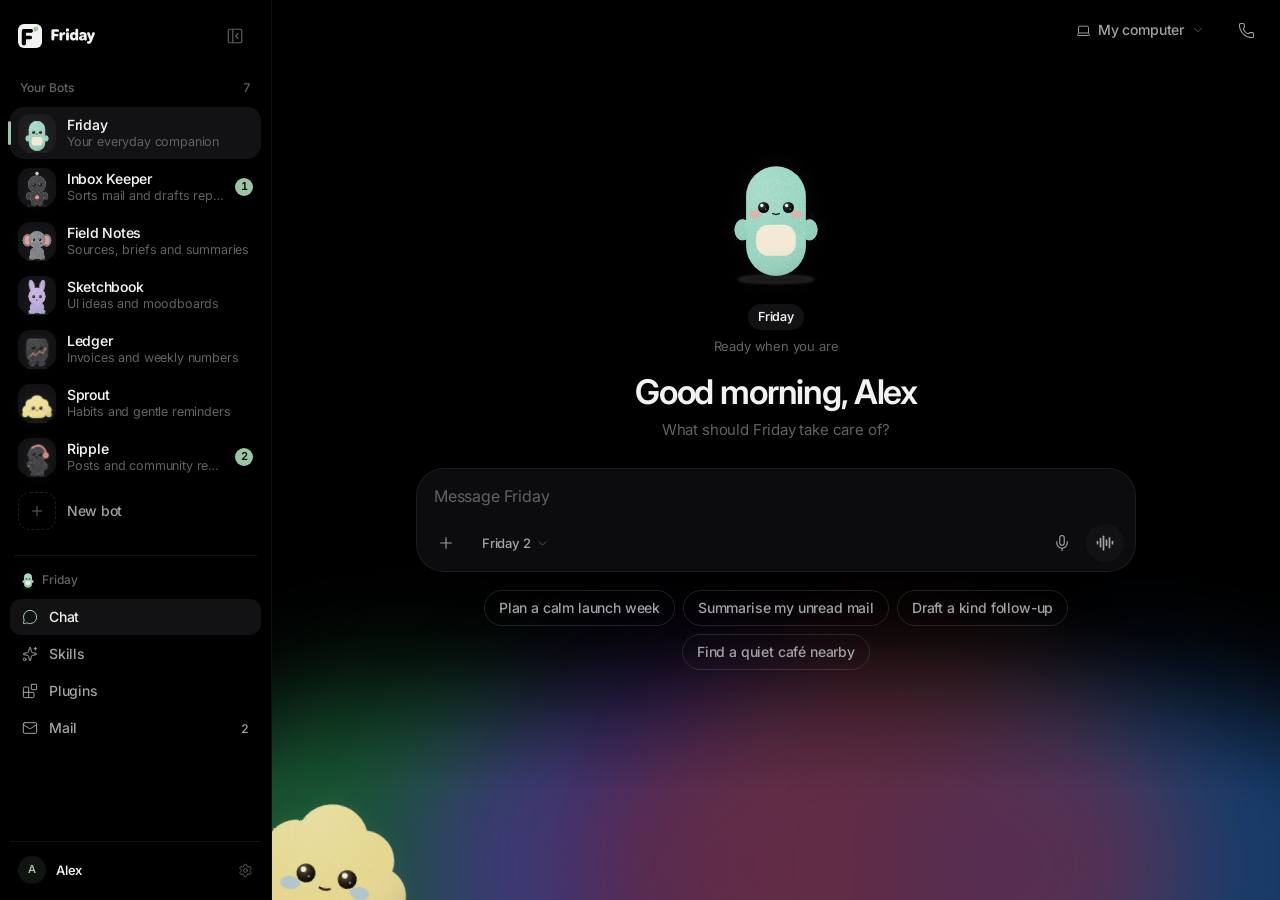
==== commit 84b2700f: "Seamless composer fade (no hard edge)" ====
--- a/index.html
+++ b/index.html
@@ -11,8 +11,8 @@
     <meta property="og:title" content="Friday" />
     <meta property="og:description" content="Friday — your calm, capable AI assistant." />
     <title>Friday</title>
-    <script type="module" crossorigin src="./assets/index-CM8CakBU.js"></script>
-    <link rel="stylesheet" crossorigin href="./assets/index-0atqgpnS.css">
+    <script type="module" crossorigin src="./assets/index-r4vXTejN.js"></script>
+    <link rel="stylesheet" crossorigin href="./assets/index-UKf3A6mp.css">
   </head>
   <body>
     <div id="root"></div>
--- a/assets/index-UKf3A6mp.css
+++ b/assets/index-UKf3A6mp.css
@@ -0,0 +1 @@
+@font-face{font-family:Inter Variable;font-style:normal;font-display:swap;font-weight:100 900;src:url(./inter-cyrillic-ext-opsz-normal-CfYZpDVp.woff2)format("woff2-variations");unicode-range:U+460-52F,U+1C80-1C8A,U+20B4,U+2DE0-2DFF,U+A640-A69F,U+FE2E-FE2F}@font-face{font-family:Inter Variable;font-style:normal;font-display:swap;font-weight:100 900;src:url(./inter-cyrillic-opsz-normal-BFQXbQ-f.woff2)format("woff2-variations");unicode-range:U+301,U+400-45F,U+490-491,U+4B0-4B1,U+2116}@font-face{font-family:Inter Variable;font-style:normal;font-display:swap;font-weight:100 900;src:url(./inter-greek-ext-opsz-normal-BmPQvyvo.woff2)format("woff2-variations");unicode-range:U+1F??}@font-face{font-family:Inter Variable;font-style:normal;font-display:swap;font-weight:100 900;src:url(./inter-greek-opsz-normal-BM0NlUE_.woff2)format("woff2-variations");unicode-range:U+370-377,U+37A-37F,U+384-38A,U+38C,U+38E-3A1,U+3A3-3FF}@font-face{font-family:Inter Variable;font-style:normal;font-display:swap;font-weight:100 900;src:url(./inter-vietnamese-opsz-normal-Ci9T9ieq.woff2)format("woff2-variations");unicode-range:U+102-103,U+110-111,U+128-129,U+168-169,U+1A0-1A1,U+1AF-1B0,U+300-301,U+303-304,U+308-309,U+323,U+329,U+1EA0-1EF9,U+20AB}@font-face{font-family:Inter Variable;font-style:normal;font-display:swap;font-weight:100 900;src:url(./inter-latin-ext-opsz-normal-DpK-iCPk.woff2)format("woff2-variations");unicode-range:U+100-2BA,U+2BD-2C5,U+2C7-2CC,U+2CE-2D7,U+2DD-2FF,U+304,U+308,U+329,U+1D00-1DBF,U+1E00-1E9F,U+1EF2-1EFF,U+2020,U+20A0-20AB,U+20AD-20C0,U+2113,U+2C60-2C7F,U+A720-A7FF}@font-face{font-family:Inter Variable;font-style:normal;font-display:swap;font-weight:100 900;src:url(./inter-latin-opsz-normal-BwkfbSeq.woff2)format("woff2-variations");unicode-range:U+??,U+131,U+152-153,U+2BB-2BC,U+2C6,U+2DA,U+2DC,U+304,U+308,U+329,U+2000-206F,U+20AC,U+2122,U+2191,U+2193,U+2212,U+2215,U+FEFF,U+FFFD}@font-face{font-family:Geist Mono Variable;font-style:normal;font-display:swap;font-weight:100 900;src:url(./geist-mono-cyrillic-ext-wght-normal-X_5orZeX.woff2)format("woff2-variations");unicode-range:U+460-52F,U+1C80-1C8A,U+20B4,U+2DE0-2DFF,U+A640-A69F,U+FE2E-FE2F}@font-face{font-family:Geist Mono Variable;font-style:normal;font-display:swap;font-weight:100 900;src:url(./geist-mono-cyrillic-wght-normal-DiZS0aHC.woff2)format("woff2-variations");unicode-range:U+301,U+400-45F,U+490-491,U+4B0-4B1,U+2116}@font-face{font-family:Geist Mono Variable;font-style:normal;font-display:swap;font-weight:100 900;src:url(./geist-mono-symbols2-wght-normal-CO5SzqOn.woff2)format("woff2-variations");unicode-range:U+2000-2001,U+2004-2008,U+200A,U+23B8-23BD,U+2500-259F}@font-face{font-family:Geist Mono Variable;font-style:normal;font-display:swap;font-weight:100 900;src:url(./geist-mono-vietnamese-wght-normal-DadHysG0.woff2)format("woff2-variations");unicode-range:U+102-103,U+110-111,U+128-129,U+168-169,U+1A0-1A1,U+1AF-1B0,U+300-301,U+303-304,U+308-309,U+323,U+329,U+1EA0-1EF9,U+20AB}@font-face{font-family:Geist Mono Variable;font-style:normal;font-display:swap;font-weight:100 900;src:url(./geist-mono-latin-ext-wght-normal-Bwz-egvJ.woff2)format("woff2-variations");unicode-range:U+100-2BA,U+2BD-2C5,U+2C7-2CC,U+2CE-2D7,U+2DD-2FF,U+304,U+308,U+329,U+1D00-1DBF,U+1E00-1E9F,U+1EF2-1EFF,U+2020,U+20A0-20AB,U+20AD-20C0,U+2113,U+2C60-2C7F,U+A720-A7FF}@font-face{font-family:Geist Mono Variable;font-style:normal;font-display:swap;font-weight:100 900;src:url(./geist-mono-latin-wght-normal-XN7g48iV.woff2)format("woff2-variations");unicode-range:U+??,U+131,U+152-153,U+2BB-2BC,U+2C6,U+2DA,U+2DC,U+304,U+308,U+329,U+2000-206F,U+20AC,U+2122,U+2191,U+2193,U+2212,U+2215,U+FEFF,U+FFFD}:root{--bg:#f6f3ec;--surface:#fffdf8;--surface-2:#eeeae1;--surface-3:#e6e1d6;--line:#28231417;--line-2:#28231424;--ink:#1d1c19;--ink-2:#5f5d56;--ink-3:#908d85;--accent:#5e7f68;--accent-ink:#fff;--accent-soft:#e4ece2;--lilac:#d9cceb;--glass:#fffdf8b8;--glass-line:#ffffffb3;--shadow-1:0 1px 2px #281e0a0d, 0 2px 8px #281e0a0a;--shadow-2:0 1px 1px #281e0a0a, 0 8px 24px -6px #281e0a1f, 0 24px 48px -16px #281e0a1a;--glow-a:#cfe0cf;--glow-b:#d9cceb;--glow-c:#f0dcc6;--glow-n:#ece9e2;--spring:linear(0, .006, .025 2.8%, .101 6.1%, .539 18.9%, .721 25.3%, .849 31.5%, .937 38.1%, .968 41.8%, .991 45.7%, 1.006 50.1%, 1.015 55%, 1.017 63.9%, 1.001 85.9%, 1);--spring-bouncy:linear(0, .009, .035 2.1%, .141 4.4%, .723 12.9%, .938 16.7%, 1.017, 1.077, 1.121, 1.149 24.3%, 1.159, 1.163, 1.161, 1.154 29.9%, 1.129 32.8%, 1.051 39.6%, 1.017 43.1%, .991, .977 51%, .974 53.8%, .975 57.1%, .997 69.8%, 1.003 76.9%, 1);--spring-smooth:linear(0, .034 1.9%, .123 4%, .373 8.6%, .618 13.4%, .792 18.3%, .903 23.6%, .966 29.4%, .997 36.4%, 1.008 45.1%, 1.004 62.3%, 1);--out:cubic-bezier(.2, .8, .2, 1);--t-spring:.56s;--t-smooth:.46s;--t-exit:.16s;--r-ctl:10px;--r-card:18px;--r-pop:22px;--r-cp:28px;--sb-w:264px;--lightningcss-light:initial;--lightningcss-dark: ;color-scheme:light}[data-theme=dark]{--bg:#000;--surface:#0d0d0e;--surface-2:#161618;--surface-3:#1f1f22;--line:#ffffff13;--line-2:#ffffff1f;--ink:#ecebe6;--ink-2:#a4a29c;--ink-3:#6a6964;--accent:#9cc0a6;--accent-ink:#0b140e;--accent-soft:#13201a;--lilac:#3a3150;--glass:#141416a8;--glass-line:#ffffff0f;--shadow-1:0 1px 2px #0009;--shadow-2:0 0 0 1px #ffffff0a, 0 12px 32px -8px #000c, 0 30px 60px -20px #000000b3;--glow-a:#1c3a27;--glow-b:#2e2546;--glow-c:#3a2a1c;--glow-n:#1a1a1c;--lightningcss-light: ;--lightningcss-dark:initial;color-scheme:dark}*{box-sizing:border-box;margin:0}html,body,#root{height:100%}body{background:var(--bg);color:var(--ink);letter-spacing:-.006em;font-feature-settings:"ss01", "cv11", "calt";-webkit-font-smoothing:antialiased;-moz-osx-font-smoothing:grayscale;text-rendering:optimizelegibility;transition:background-color .4s var(--out), color .4s var(--out);font:400 15px/1.6 Geist Variable,ui-sans-serif,system-ui,sans-serif}button,input,textarea{font:inherit;color:inherit;letter-spacing:inherit}button{cursor:pointer;-webkit-tap-highlight-color:transparent;background:0 0;border:0}a{color:inherit;-webkit-tap-highlight-color:transparent;text-decoration:none}::selection{background:color-mix(in oklab, var(--accent) 28%, transparent)}:focus-visible{outline:2px solid color-mix(in oklab, var(--accent) 70%, transparent);outline-offset:2px;border-radius:10px}.tnum{font-variant-numeric:tabular-nums}.muted{color:var(--ink-3)}.small{font-size:13px}.grow{flex:1}em{letter-spacing:-.01em;font-family:Instrument Serif,serif;font-style:italic;font-weight:400}h1,h2,h3,h4{letter-spacing:-.022em;font-weight:560;line-height:1.2}.display{letter-spacing:-.02em;font:400 44px/1.05 Instrument Serif,serif}.display em{font-size:1em}.glass{background:var(--glass);-webkit-backdrop-filter:blur(22px)saturate(1.5);box-shadow:inset 0 0 0 1px var(--glass-line), var(--shadow-2)}.card{background:var(--surface);border:1px solid var(--line);border-radius:var(--r-card);box-shadow:var(--shadow-1)}[data-theme=dark] .card{box-shadow:none}.ib,.pill,.sb-item,.sb-new,.sb-search,.mi,.send,.seg button,.face-opt,.bot-card,.plug,.starter,.sw,.days button,.bp,.theme-row button,.sb-me,.sb-rec{transition:transform var(--t-spring) var(--spring-bouncy), background-color .2s var(--out), color .2s var(--out), box-shadow .25s var(--out), border-color .2s var(--out), opacity .2s var(--out)}:is(.ib,.pill,.sb-item,.sb-new,.sb-search,.mi,.send,.seg button,.face-opt,.starter,.days button,.bp,.theme-row button,.sb-me,.sb-rec):active:not(:disabled){transition-duration:90ms;transition-timing-function:var(--out);transform:scale(.95)}:is(.bot-card,.plug):active{transition-duration:90ms;transform:scale(.98)}.ib{width:36px;height:36px;color:var(--ink-2);border-radius:999px;place-items:center;display:inline-grid}.ib:hover,.ib.is-open{background:var(--surface-2);color:var(--ink)}.ib.sm{width:30px;height:30px}.ib.lg{background:var(--surface-2);width:56px;height:56px;color:var(--ink)}.ib.soft{color:var(--ink-2)}.ib .rot{transition:transform var(--t-spring) var(--spring-bouncy)}.ib.is-open .rot{transform:rotate(45deg)}.pill{height:36px;color:var(--ink-2);background:var(--surface);border:1px solid var(--line);white-space:nowrap;border-radius:999px;align-items:center;gap:7px;padding:0 14px;font-size:14px;font-weight:500;display:inline-flex}.pill:hover{color:var(--ink);border-color:var(--line-2)}.pill.sm{gap:5px;height:30px;padding:0 11px;font-size:13px}.pill.ghost{background:0 0;border-color:#0000}.pill.ghost:hover,.pill.ghost.is-open{background:var(--surface-2)}.pill.solid{background:var(--ink);color:var(--bg);border-color:#0000}.pill.solid:hover{color:var(--bg);box-shadow:0 6px 18px -6px color-mix(in oklab, var(--ink) 50%, transparent)}.pill.solid:disabled{opacity:.35;cursor:default;box-shadow:none}.pill.solid.ok{background:var(--accent);color:var(--accent-ink);opacity:1}.pill.wide{justify-content:center;width:100%;height:46px;font-size:15px}.pill.tag{background:var(--accent-soft);height:28px;color:var(--accent);border:0;font-size:12.5px}.chev{transition:transform var(--t-spring) var(--spring-bouncy);opacity:.6}.is-open>.chev,.is-open .chev{transform:rotate(180deg)}kbd{color:var(--ink-3);background:var(--surface-2);border-radius:6px;margin-left:auto;padding:3px 6px;font:500 11px/1 Geist Variable}.pop-wrap{display:inline-flex;position:relative}.pop{z-index:60;border-radius:var(--r-pop);transform-origin:0 0;min-width:240px;animation:pop-in var(--t-spring) var(--spring) both;padding:6px;position:absolute}.pop.side-bottom{top:calc(100% + 8px)}.pop.side-top{transform-origin:0 100%;bottom:calc(100% + 8px)}.pop.align-start{left:0}.pop.align-end{transform-origin:100% 0;right:0}.pop.side-top.align-end{transform-origin:100% 100%}.pop.out{animation:pop-out var(--t-exit) var(--out) both}@keyframes pop-in{0%{opacity:0;filter:blur(6px);transform:translateY(-6px)scale(.94)}40%{opacity:1}to{opacity:1;filter:none;transform:none}}@keyframes pop-out{to{opacity:0;filter:blur(4px);transform:translateY(-4px)scale(.97)}}.side-top{--dy:6px}.pop-label{color:var(--ink-3);letter-spacing:.01em;padding:8px 10px 4px;font-size:12px;font-weight:550}.pop-sep{background:var(--line);height:1px;margin:6px 4px}.mi{text-align:left;border-radius:14px;align-items:center;gap:11px;width:100%;padding:8px 10px;font-size:14px;display:flex}.mi:hover{background:color-mix(in oklab, var(--ink) 6%, transparent)}.mi.on{background:color-mix(in oklab, var(--accent) 12%, transparent)}.mi-ic{background:var(--surface-2);width:30px;height:30px;color:var(--ink-2);border-radius:10px;flex:none;place-items:center;display:grid}.mi-ic:has(.mascot){background:0 0}.mi-t{flex-direction:column;flex:1;line-height:1.3;display:flex}.mi-t b{font-weight:520}.mi-t small{color:var(--ink-3);font-size:12.5px}.tick{color:var(--accent)}.pop>*{animation:item-in .4s var(--spring) both}.pop>:nth-child(2){animation-delay:20ms}.pop>:nth-child(3){animation-delay:40ms}.pop>:nth-child(4){animation-delay:60ms}.pop>:nth-child(n+5){animation-delay:80ms}@keyframes item-in{0%{opacity:0;transform:translateY(-3px)}}.theme-row{grid-template-columns:repeat(3,1fr);gap:4px;padding:4px;display:grid}.theme-row button{color:var(--ink-2);background:var(--surface-2);border-radius:14px;flex-direction:column;align-items:center;gap:4px;padding:10px 4px;font-size:12.5px;display:flex}.theme-row button.on{background:var(--ink);color:var(--bg)}.seg{grid-template-columns:repeat(var(--n), 1fr);background:var(--surface-2);border:1px solid var(--line);border-radius:999px;padding:3px;display:inline-grid;position:relative}.seg button{z-index:1;height:30px;color:var(--ink-3);border-radius:999px;justify-content:center;align-items:center;gap:6px;padding:0 14px;font-size:13.5px;font-weight:520;display:inline-flex;position:relative}.seg button.on,.seg button:hover{color:var(--ink)}.seg-thumb{width:calc((100% - 6px) / var(--n));background:var(--surface);box-shadow:0 1px 2px #0000000f, 0 2px 8px -2px #00000014, inset 0 0 0 1px var(--line);transform:translateX(calc(var(--i) * 100%));transition:transform var(--t-spring) var(--spring-bouncy);border-radius:999px;position:absolute;top:3px;bottom:3px;left:3px}[data-theme=dark] .seg-thumb{background:var(--surface-3)}.sw{background:var(--surface-3);border-radius:999px;flex:none;width:40px;height:24px;position:relative}.sw i{width:18px;height:18px;transition:transform var(--t-spring) var(--spring-bouncy), width .2s var(--out);background:#fff;border-radius:999px;position:absolute;top:3px;left:3px;box-shadow:0 1px 3px #0000002e}.sw:active i{width:22px}.sw.on{background:var(--accent)}.sw.on i{transform:translate(16px)}.sw.on:active i{transform:translate(12px)}.app{grid-template-columns:var(--sb-w) 1fr;height:100dvh;display:grid;overflow:hidden}.sb{border-right:1px solid var(--line);background:var(--bg);z-index:40;flex-direction:column;gap:2px;min-height:0;padding:14px 12px;display:flex}.sb-top{justify-content:space-between;align-items:center;padding:2px 6px 14px;display:flex}.sb-brand{color:var(--ink);align-items:center;gap:9px;display:flex}.mark .mark-bg{fill:var(--ink)}.mark .mark-f{fill:var(--bg)}.mark .mark-dot{fill:var(--accent)}.sb-close{display:none}.sb-new,.sb-search{height:38px;color:var(--ink);border-radius:12px;align-items:center;gap:10px;padding:0 12px;font-size:14px;font-weight:520;display:flex}.sb-new{background:var(--surface);border:1px solid var(--line);box-shadow:var(--shadow-1);margin-bottom:2px}.sb-search{color:var(--ink-2)}.sb-search:hover{background:var(--surface-2)}.sb-nav{flex-direction:column;gap:1px;margin-top:10px;display:flex}.sb-item{height:38px;color:var(--ink-2);border-radius:12px;align-items:center;gap:11px;padding:0 12px;font-size:14px;font-weight:500;display:flex;position:relative}.sb-item:hover{background:color-mix(in oklab, var(--ink) 5%, transparent);color:var(--ink)}.sb-item.on{background:var(--surface);color:var(--ink);box-shadow:inset 0 0 0 1px var(--line)}[data-theme=dark] .sb-item.on{background:var(--surface-2)}.sb-item.on svg{color:var(--accent)}.sb-sec{color:var(--ink-3);margin:22px 12px 6px;font-size:12px;font-weight:550}.sb-recents{flex-direction:column;flex:1;gap:1px;min-height:0;display:flex;overflow:auto}.sb-rec{color:var(--ink-2);white-space:nowrap;text-overflow:ellipsis;border-radius:10px;padding:7px 12px;font-size:13.5px;overflow:hidden}.sb-rec:hover{background:color-mix(in oklab, var(--ink) 5%, transparent);color:var(--ink)}.sb-rec.on{color:var(--ink)}.sb .pop-wrap{display:flex}.sb .pop{width:100%}.sb-me{text-align:left;border-radius:14px;align-items:center;gap:10px;width:100%;padding:8px;display:flex}.sb-me:hover,.sb-me.is-open{background:var(--surface-2)}.av{background:var(--accent-soft);width:34px;height:34px;color:var(--accent);border-radius:999px;flex:none;place-items:center;font-size:12.5px;font-weight:600;display:grid}.sb-me-t{flex-direction:column;min-width:0;line-height:1.25;display:flex}.sb-me-t b{font-size:13.5px;font-weight:540}.sb-me-t small{color:var(--ink-3);font-size:12px}.scrim,.nav-btn{display:none}.main{min-width:0;min-height:0;position:relative;overflow:hidden}.page{height:100%;animation:page-in var(--t-smooth) var(--spring-smooth) both}@keyframes page-in{0%{opacity:0;filter:blur(8px);transform:translateY(12px)}}.frame{height:100%;position:relative}.scroller{scroll-behavior:smooth;height:100%;overflow:hidden auto}.hdr{z-index:30;justify-content:space-between;align-items:center;gap:12px;height:64px;padding:0 20px;display:flex;position:sticky;top:0}.hdr:before{content:"";z-index:-1;background:color-mix(in oklab, var(--bg) 72%, transparent);-webkit-backdrop-filter:blur(20px)saturate(1.6);border-bottom:1px solid var(--line);opacity:0;transition:opacity .35s var(--out);position:absolute;inset:0}.hdr.scrolled:before{opacity:1}.hdr-l,.hdr-r{align-items:center;gap:8px;min-width:0;display:flex}.hdr-title{opacity:0;transition:opacity .3s var(--out), transform .4s var(--spring);font-size:16px;font-weight:560;transform:translateY(4px)}.hdr.scrolled .hdr-title,.profile-hdr .hdr-title,.ib+.hdr-title{opacity:1;transform:none}.wrap{max-width:1080px;margin:0 auto;padding:8px 32px 96px}.wrap.narrow{max-width:760px}.intro{padding:28px 0}.intro p{color:var(--ink-2);max-width:520px;margin-top:8px;font-size:16px}[style*=--d]{animation:rise .6s var(--spring) both;animation-delay:calc(var(--d) * 35ms + 60ms)}@keyframes rise{0%{opacity:0;transform:translateY(10px)scale(.985)}}.hero{text-align:center;z-index:2;flex-direction:column;justify-content:center;align-items:center;min-height:calc(100dvh - 64px);padding:0 24px 16vh;display:flex;position:relative}.greet{letter-spacing:-.02em;margin-top:18px;font:400 44px/1.1 Instrument Serif,serif}.greet span{color:var(--ink-2)}.greet em{color:var(--ink)}.sub{color:var(--ink-3);margin:6px 0 28px;font-size:16px}.hero .composer{text-align:left;width:min(720px,100%)}.starters{flex-wrap:wrap;justify-content:center;gap:8px;max-width:720px;margin-top:18px;display:flex}.composer{border-radius:var(--r-cp);transition:box-shadow .35s var(--out), transform var(--t-spring) var(--spring);padding:14px 12px 10px 18px}.composer textarea{resize:none;background:0 0;border:0;outline:0;width:100%;min-height:26px;padding:2px 0 8px;font-size:16px;line-height:1.5}.composer textarea::placeholder{color:var(--ink-3)}.cp-row{align-items:center;gap:6px;margin-left:-6px;display:flex}.chip-bot{height:32px;padding:0 10px 0 4px;font-size:13px}.send{background:var(--surface-2);width:38px;height:38px;color:var(--ink-2);border-radius:999px;place-items:center;display:grid}.send.ready{background:var(--ink);color:var(--bg);animation:send-pop .5s var(--spring-bouncy)}@keyframes send-pop{0%{transform:scale(.7)}}.send:disabled{cursor:default}.face-float{flex-direction:column;align-items:center;gap:6px;display:flex}.face-name{background:var(--surface);border:1px solid var(--line);box-shadow:var(--shadow-1);border-radius:999px;padding:3px 10px;font-size:12.5px;font-weight:560}.face-status{color:var(--ink-3);animation:status-in .5s var(--spring) both;align-items:center;gap:6px;font-size:13px;display:inline-flex}@keyframes status-in{0%{opacity:0;filter:blur(3px);transform:translateY(4px)}}.spin-dot{background:var(--accent);border-radius:99px;width:7px;height:7px;animation:1.2s ease-in-out infinite breathe-dot}@keyframes breathe-dot{50%{opacity:.5;transform:scale(.55)}}.face-sticky{z-index:5;pointer-events:none;justify-content:center;padding:4px 0 18px;display:flex;position:sticky;top:64px}.face-sticky .face-float{pointer-events:auto}.face-sticky .face-status{background:color-mix(in oklab, var(--bg) 80%, transparent);-webkit-backdrop-filter:blur(10px);backdrop-filter:blur(10px);border-radius:999px;padding:2px 10px}.thread{z-index:2;max-width:760px;margin:0 auto;padding:0 24px;position:relative}.msg{animation:rise .6s var(--spring) both;margin:0 0 22px}.msg.user{justify-content:flex-end;display:flex}.bubble{background:var(--surface-2);border-radius:22px 22px 6px;max-width:80%;padding:11px 16px;font-size:15.5px}.trail{height:30px;color:var(--ink-3);align-items:center;padding:0 10px 0 0;font-size:13.5px;font-weight:500;display:inline-flex}.trail-h{align-items:center;gap:4px;display:inline-flex}.trail .chev{transition:transform .45s var(--spring-bouncy)}.trail.open .chev{transform:rotate(90deg)}.shimmer{background:linear-gradient(90deg, var(--ink-3) 0%, var(--ink-3) 35%, var(--ink) 50%, var(--ink-3) 65%, var(--ink-3) 100%);color:#0000;background-size:250% 100%;-webkit-background-clip:text;background-clip:text;animation:1.8s linear infinite shimmer}@keyframes shimmer{0%{background-position:100% 0}to{background-position:-150% 0}}.trail-body{transition:grid-template-rows .5s var(--spring-smooth), opacity .3s var(--out);opacity:0;grid-template-rows:0fr;display:grid}.trail-body.open{opacity:1;grid-template-rows:1fr}.trail-body>div{border-left:1.5px solid var(--line-2);margin:4px 0 14px 6px;padding-left:16px;overflow:hidden}.step{color:var(--ink-2);animation:rise .5s var(--spring) both;align-items:center;gap:10px;padding:4px 0;font-size:13.5px;display:flex;position:relative}.step-dot{background:var(--bg);width:15px;height:15px;box-shadow:inset 0 0 0 1.5px var(--line-2);border-radius:99px;place-items:center;display:grid;position:absolute;left:-24px}.step.ok .step-dot{background:var(--accent);color:var(--accent-ink);box-shadow:none;animation:send-pop .5s var(--spring-bouncy)}.step.now{color:var(--ink)}.step.now .step-dot:after{content:"";background:var(--accent);border-radius:99px;width:6px;height:6px;animation:1.1s infinite breathe-dot}.rich{color:var(--ink);font-size:16px;line-height:1.7}.rich p{margin:0 0 14px}.rich strong{font-weight:600}.rich .plan{border-radius:16px;margin:0 0 16px;padding:4px 0;list-style:none}.rich .plan li{border-bottom:1px solid var(--line);padding:9px 0 9px 18px;position:relative}.rich .plan li:last-child{border:0}.rich .plan li:before{content:"";background:var(--accent);opacity:.7;border-radius:99px;width:6px;height:6px;position:absolute;top:19px;left:2px}.caret{background:var(--accent);vertical-align:middle;border-radius:99px;width:8px;height:8px;margin-left:4px;animation:.9s infinite breathe-dot;display:inline-block}.acts{animation:rise .5s var(--spring) both;align-items:center;gap:2px;margin-top:4px;display:flex}.acts .pill{margin-left:8px}.spacer{height:190px}.dock{z-index:10;flex-direction:column;align-items:center;padding:0 24px 14px;display:flex;position:absolute;bottom:0;left:0;right:0}.dock .composer{width:min(760px,100%);animation:rise .6s var(--spring) both}.fine{color:var(--ink-3);margin-top:8px;font-size:12px}.peek{z-index:1;pointer-events:auto;animation:peek-in 1s var(--spring) .35s both;position:absolute;bottom:-70px;left:-38px;transform:rotate(9deg)}@keyframes peek-in{0%{opacity:0;transform:translate(-60px,80px)rotate(20deg)}}.glow i{filter:blur(70px);opacity:.75;width:60%;height:90%;transition:background-color 1.4s var(--out), opacity 1.4s var(--out);will-change:transform;border-radius:50%;position:absolute;bottom:-30%}.glow i:first-child{background:var(--glow-a);animation:18s ease-in-out infinite drift1;left:-5%}.glow i:nth-child(2){background:var(--glow-b);animation:22s ease-in-out infinite drift2;left:25%}.glow i:nth-child(3){background:var(--glow-c);opacity:.5;animation:20s ease-in-out infinite drift3;left:55%}@keyframes drift1{50%{transform:translate(18%,-8%)scale(1.15)}}@keyframes drift2{50%{transform:translate(-14%,-12%)scale(.9)}}@keyframes drift3{50%{transform:translate(-10%,6%)scale(1.2)}}.glow.focus i{opacity:.9}.glow.busy i{opacity:1;animation-duration:7s,8s,9s}.glow.busy i:first-child{animation-duration:7s}.glow.busy i:nth-child(2){animation-duration:8s}.glow.busy i:nth-child(3){animation-duration:9s}.glow.calm i{background:var(--glow-n);opacity:.9}[data-theme=dark] .glow i{opacity:.55}[data-theme=dark] .glow.calm i{opacity:.7}.call{z-index:70;background:color-mix(in oklab, var(--bg) 40%, transparent);-webkit-backdrop-filter:blur(14px);backdrop-filter:blur(14px);animation:fade .3s var(--out) both;place-items:center;display:grid;position:absolute;inset:0}@keyframes fade{0%{opacity:0}}.call-card{width:min(360px,100% - 32px);animation:pop-in .6s var(--spring) both;border-radius:32px;flex-direction:column;align-items:center;gap:6px;padding:32px 24px 24px;display:flex}.call-card h2{margin-top:10px;font:400 32px/1.1 Instrument Serif,serif}.call-card p{color:var(--ink-3);font-size:14px}.wave{align-items:center;gap:5px;height:28px;margin:14px 0 18px;display:flex}.wave i{background:var(--accent);width:5px;height:100%;animation:1s ease-in-out infinite wave;animation-delay:calc(var(--i) * .12s);transform-origin:50%;border-radius:9px}@keyframes wave{0%,to{transform:scaleY(.25)}50%{transform:scaleY(1)}}.call-acts{gap:16px;display:flex}.ib.end{color:#fff;background:#d9705f}.ib.end:hover{color:#fff;background:#c85f4e}.mascot{cursor:default;flex:none;display:inline-block;position:relative}.mascot[onclick],.pf-stage .mascot,.face-float .mascot,.peek .mascot{cursor:pointer}.mascot-body{transform-origin:50% 92%;will-change:transform;animation:4.2s ease-in-out infinite breathe;position:absolute;inset:0}.mascot svg{-webkit-user-select:none;user-select:none;-webkit-user-drag:none;width:100%;height:100%;position:absolute;inset:0}.mascot img{filter:drop-shadow(0 6px 10px #3c281424)}[data-theme=dark] .mascot img{filter:drop-shadow(0 6px 14px #0009)}@keyframes breathe{0%,to{transform:translateY(0)scale(1)}50%{transform:translateY(-2.5%)scale(1.012,.99)}}.mascot .lid{transition:transform 90ms ease-in;transform:scaleY(0)}.mascot .lid.shut{transform:scaleY(1)}.mascot .lid-low{transition:transform .35s var(--spring);transform:scaleY(0)}.mascot .happy-arc{opacity:0;transition:opacity .2s var(--out)}.mascot .bead{transition:opacity .15s}.mascot .mouth{transition:d .38s var(--spring-bouncy)}.mascot .brows{opacity:0;transition:opacity .25s var(--out)}.think-dots{opacity:0;gap:3px;transition:opacity .3s;display:flex;position:absolute;top:2%;right:-4%}.think-dots i{aspect-ratio:1;background:var(--ink-3);border-radius:99px;width:max(4px,6%);animation:1.1s infinite breathe-dot}.think-dots i:nth-child(2){animation-delay:.15s}.think-dots i:nth-child(3){animation-delay:.3s}.mood-thinking .think-dots{opacity:1}.mood-thinking .mascot-body{animation:2.6s ease-in-out infinite sway}@keyframes sway{0%,to{transform:rotate(-3deg)}50%{transform:rotate(3deg)translateY(-1.5%)}}.mood-typing .mascot-body{animation:1.6s ease-in-out infinite attentive}@keyframes attentive{0%,to{transform:translateY(0)rotate(-1deg)}50%{transform:translateY(-1.5%)rotate(1deg)scale(1.015)}}.mood-talking .mascot-body{animation:.45s ease-in-out infinite talkbob}@keyframes talkbob{50%{transform:translateY(-1.5%)scale(1.01,.99)}}.mood-done .mascot-body{animation:hop .9s var(--spring-bouncy) both, breathe 4.2s ease-in-out .9s infinite}@keyframes hop{0%{transform:translateY(0)scale(1)}25%{transform:translateY(2%)scale(1.06,.92)}55%{transform:translateY(-10%)scale(.96,1.05)}to{transform:none}}.mood-done .bead,.mood-poke .bead{opacity:0}.mood-done .happy-arc,.mood-poke .happy-arc{opacity:1}.mood-error .mascot-body{animation:shrink .6s var(--spring) both, shiver 3s ease-in-out .6s infinite}@keyframes shrink{to{transform:scale(.93)translateY(3%)}}@keyframes shiver{0%,to{transform:scale(.93)translateY(3%)}50%{transform:scale(.93)translateY(3%)rotate(-1.5deg)}}.mood-error .brows{opacity:1}.mood-poke .mascot-body{animation:squish .7s var(--spring-bouncy) both}@keyframes squish{0%{transform:scale(1)}20%{transform:scale(1.12,.86)}45%{transform:scale(.92,1.1)translateY(-6%)}to{transform:none}}.sparkle{color:#e9b949;pointer-events:none;animation:sparkle .9s var(--spring) both;font-size:max(12px,22%);position:absolute;top:4%;right:2%}@keyframes sparkle{0%{opacity:0;transform:scale(.2)rotate(-40deg)}30%{opacity:1;transform:scale(1.2)rotate(10deg)}to{opacity:0;transform:translate(30%,-60%)scale(.7)rotate(40deg)}}.mascot.bounce .mascot-body{animation:squish .7s var(--spring-bouncy) both}.bot-grid{grid-template-columns:repeat(auto-fill,minmax(230px,1fr));gap:14px;display:grid}.bot-card{text-align:left;flex-direction:column;gap:10px;padding:14px;display:flex}.bot-card:hover{border-color:var(--line-2);box-shadow:var(--shadow-2);transform:translateY(-2px)}.bot-stage{background:radial-gradient(120% 90% at 50% 100%, var(--surface-2), transparent 70%);border-radius:12px;place-items:center;height:168px;display:grid;overflow:hidden}.bot-card:hover .mascot-body{animation:squish .7s var(--spring-bouncy) both}.bot-meta{flex-direction:column;padding:0 2px;line-height:1.35;display:flex}.bot-meta b{font-size:15.5px;font-weight:560}.bot-meta span{color:var(--ink-3);font-size:13.5px}.bot-foot{color:var(--ink-2);border-top:1px solid var(--line);align-items:center;gap:7px;padding:8px 2px 0;font-size:12.5px;display:flex}.dot-live{background:var(--accent);width:6px;height:6px;box-shadow:0 0 0 3px color-mix(in oklab, var(--accent) 18%, transparent);border-radius:99px}.bot-card.add{box-shadow:none;color:var(--ink-2);background:0 0;border-style:dashed;justify-content:center;align-items:center;gap:4px;min-height:250px}.bot-card.add span:last-child{color:var(--ink-3);font-size:13px}.add-ic{background:var(--surface-2);border-radius:99px;place-items:center;width:52px;height:52px;margin-bottom:8px;display:grid}.profile{flex-direction:column;gap:16px;max-width:820px;padding-top:16px;display:flex}.pf-hero{grid-template-columns:240px 1fr;align-items:center;gap:24px;padding:20px;display:grid}.pf-stage{background:radial-gradient(90% 70% at 50% 85%, var(--accent-soft), transparent 70%), var(--surface-2);border-radius:14px;place-items:center;height:250px;display:grid}.pf-fields{flex-direction:column;gap:14px;display:flex}.fld{flex-direction:column;gap:6px;display:flex}.fld>span{color:var(--ink-3);align-items:center;gap:5px;font-size:12.5px;font-weight:550;display:inline-flex}.fld input,.instr{border:1px solid var(--line-2);background:var(--bg);width:100%;transition:border-color .2s, box-shadow .25s var(--out);border-radius:12px;outline:0;padding:11px 14px;font-size:15px}.fld input:focus,.instr:focus{border-color:color-mix(in oklab, var(--accent) 55%, transparent);box-shadow:0 0 0 4px color-mix(in oklab, var(--accent) 12%, transparent)}.pf-fields .fld:first-child input{padding:8px 14px;font:400 30px/1.15 Instrument Serif,serif}.pad{padding:20px}.card-h{justify-content:space-between;align-items:baseline;margin-bottom:14px;display:flex}.card-h h3{font-size:16px}.faces{grid-template-columns:repeat(auto-fill,minmax(92px,1fr));gap:8px;display:grid}.face-opt{color:var(--ink-2);border:1px solid #0000;border-radius:16px;flex-direction:column;align-items:center;gap:4px;padding:12px 4px 8px;font-size:12.5px;display:flex;position:relative}.face-opt .mascot-body{inset:0}.face-opt:hover{background:var(--surface-2)}.face-opt.on{background:var(--accent-soft);border-color:color-mix(in oklab, var(--accent) 35%, transparent);color:var(--ink);font-weight:540}.face-check{background:var(--accent);width:18px;height:18px;color:var(--accent-ink);animation:send-pop .5s var(--spring-bouncy);border-radius:99px;place-items:center;display:grid;position:absolute;top:7px;right:7px}.play{border-top:1px solid var(--line);flex-direction:column;gap:8px;margin-top:16px;padding-top:14px;display:flex}.play-row,.hint-row,.chips{flex-wrap:wrap;gap:6px;display:flex}.instr{resize:vertical;min-height:140px;line-height:1.6}.hint-row{margin-top:10px}.sched-day{margin:0 4px 10px}.list{padding:4px}.row{border-radius:14px;align-items:center;gap:14px;padding:12px;display:flex}.time{width:52px;font-size:15px;font-weight:560}.row-t{flex-direction:column;flex:1;min-width:0;line-height:1.35;display:flex}.row-t b{font-weight:530}.row-t small{color:var(--ink-3);font-size:13px}.routine.off .time,.routine.off .row-t,.routine.off .mascot{opacity:.45;transition:opacity .3s}.sheet-scrim{z-index:80;background:color-mix(in oklab, var(--bg) 35%, #0000002e);-webkit-backdrop-filter:blur(6px);backdrop-filter:blur(6px);animation:fade .25s var(--out) both;place-items:center;padding:16px;display:grid;position:fixed;inset:0}.sheet{width:min(540px,100%);animation:sheet-in .6s var(--spring) both;border-radius:28px;flex-direction:column;gap:16px;padding:22px;display:flex}@keyframes sheet-in{0%{opacity:0;filter:blur(6px);transform:translateY(24px)scale(.96)}}.sheet-h{justify-content:space-between;align-items:center;display:flex}.sheet-h h3{font:400 28px/1.1 Instrument Serif,serif}.sheet .fld input{background:var(--surface)}.fld-row{align-items:flex-start;gap:14px;display:flex}.fld-row .fld:first-child{flex:none;width:130px}.bot-pick{scrollbar-width:none;gap:6px;padding:2px;display:flex;overflow-x:auto}.bp{color:var(--ink-2);border:1px solid var(--line);background:var(--surface);border-radius:14px;flex-direction:column;flex:none;align-items:center;gap:2px;padding:8px 10px;font-size:12px;display:flex}.bp.on{border-color:color-mix(in oklab, var(--accent) 45%, transparent);background:var(--accent-soft);color:var(--ink)}.days{gap:6px;display:flex}.days button{background:var(--surface);border:1px solid var(--line);width:38px;height:38px;color:var(--ink-2);border-radius:99px;font-size:13px;font-weight:550}.days button.on{background:var(--ink);color:var(--bg);border-color:#0000}.sheet-f{justify-content:flex-end;gap:8px;padding-top:4px;display:flex}.search{cursor:text;gap:8px;width:240px}.search input{background:0 0;border:0;outline:0;width:100%;font-size:14px}.plug-grid{grid-template-columns:repeat(auto-fill,minmax(300px,1fr));gap:12px;display:grid}.plug{align-items:center;gap:14px;padding:14px;display:flex}.plug:hover{border-color:var(--line-2);box-shadow:var(--shadow-2);transform:translateY(-2px)}.plug-ic{color:#2a2823;border-radius:13px;flex:none;place-items:center;width:44px;height:44px;font-size:16px;font-weight:640;display:grid;box-shadow:inset 0 0 0 1px #0000000d}[data-theme=dark] .plug-ic{filter:saturate(.8)brightness(.85)}.plug-ic.lg{border-radius:18px;width:64px;height:64px;font-size:22px}.plug-t{flex-direction:column;flex:1;min-width:0;line-height:1.35;display:flex}.plug-t b{font-weight:560}.plug-t small{color:var(--ink-3);font-size:13px}.badge{background:var(--surface-2);color:var(--ink-2);border-radius:99px;align-items:center;gap:4px;padding:4px 10px;font-size:12px;font-weight:550;display:inline-flex}.badge.ok{background:var(--accent-soft);color:var(--accent)}.drawer-scrim{z-index:50;background:color-mix(in oklab, var(--bg) 30%, #00000024);animation:fade .3s var(--out) both;position:absolute;inset:0}.drawer-scrim.out{animation:fade-out .22s var(--out) both}@keyframes fade-out{to{opacity:0}}.drawer{z-index:55;width:min(420px,100% - 20px);animation:drawer-in .6s var(--spring) both;border-radius:26px;flex-direction:column;gap:18px;padding:14px 22px 22px;display:flex;position:absolute;top:10px;bottom:10px;right:10px;overflow-y:auto}.drawer.out{animation:drawer-out .22s var(--out) both}@keyframes drawer-in{0%{transform:translate(105%)}}@keyframes drawer-out{to{opacity:.6;transform:translate(105%)}}.drawer-h{justify-content:flex-end;margin:0 -10px -6px 0;display:flex}.dr-hero{align-items:center;gap:16px;display:flex}.dr-hero h2{font:400 32px/1.1 Instrument Serif,serif}.dr-hero p{font-size:13.5px}.dr-long{color:var(--ink-2);font-size:15px}.dr-sec h4{color:var(--ink-3);margin-bottom:8px;font-size:12.5px;font-weight:550}.perm{border-bottom:1px solid var(--line);align-items:center;gap:10px;padding:9px 0;font-size:14.5px;display:flex}.perm svg{color:var(--accent)}.dr-bots{flex-wrap:wrap;gap:6px;display:flex}.dr-bots .pill{padding-left:4px}.dr-note{background:var(--accent-soft);color:var(--accent);border-radius:14px;align-items:flex-start;gap:10px;padding:12px 14px;font-size:13.5px;display:flex}.dr-note svg{flex:none;margin-top:2px}.dr-foot{margin-top:auto}.spin{animation:.8s linear infinite spin}@keyframes spin{to{transform:rotate(360deg)}}.skill-grid{grid-template-columns:repeat(auto-fill,minmax(240px,1fr));gap:12px;display:grid}.skill{flex-direction:column;gap:6px;padding:16px;transition:opacity .3s;display:flex}.skill.off{opacity:.62}.skill b{margin-top:8px;font-weight:560}.skill p{color:var(--ink-2);flex:1;font-size:14px;line-height:1.5}.skill-top{align-items:center;gap:10px;display:flex}.tag-s{color:var(--ink-3);border:1px solid var(--line);border-radius:99px;padding:2px 8px;font-size:12px}@media (width<=860px){.app{grid-template-columns:1fr}.sb{width:min(300px,86vw);transition:transform var(--t-smooth) var(--spring-smooth);box-shadow:var(--shadow-2);position:fixed;inset:0 auto 0 0;transform:translate(-102%)}.nav-open .sb{transform:none}.sb-close{display:inline-grid}.scrim{z-index:35;opacity:0;pointer-events:none;transition:opacity .3s var(--out);background:#00000038;display:block;position:fixed;inset:0}.nav-open .scrim{opacity:1;pointer-events:auto}.nav-btn{z-index:32;display:inline-grid;position:fixed;top:14px;left:10px}.hdr{height:64px;padding:0 12px 0 52px}.hide-sm,.seg-l{display:none}.seg button{padding:0 11px}.model-btn{padding:0 8px}.wrap{padding:0 16px 80px}.display,.greet{font-size:36px}.intro{padding:12px 0 20px}.hero{padding:0 16px 18vh}.peek{bottom:-84px;left:-54px}.peek .mascot{width:160px!important;height:238px!important}.pf-hero{grid-template-columns:1fr}.pf-stage{height:210px}.search{width:150px}.plug-grid,.skill-grid{grid-template-columns:1fr}.bot-grid{grid-template-columns:1fr 1fr;gap:10px}.bot-stage{height:120px}.bot-foot{font-size:11.5px}.bot-foot .tnum,.row .next{display:none}.fld-row{flex-direction:column}.fld-row .fld:first-child{width:100%}.sheet-scrim{place-items:end center;padding:8px}.sheet{border-radius:26px}.drawer{width:auto;max-height:86%;animation-name:drawer-up;inset:auto 8px 8px}.drawer.out{animation-name:drawer-down}@keyframes drawer-up{0%{transform:translateY(105%)}}@keyframes drawer-down{to{transform:translateY(105%)}}.dock{padding:0 10px 10px}.thread{padding:0 16px}}@media (prefers-reduced-motion:reduce){*,:before,:after{scroll-behavior:auto!important;transition-duration:1ms!important;animation-duration:1ms!important;animation-iteration-count:1!important;animation-delay:0s!important}.mascot-body,.glow i{animation:none!important}}.mascot .ground{fill:#3c281421;filter:blur(3px)}[data-theme=dark] .mascot .ground{fill:#000000b3}.mascot svg{overflow:visible}.face-sticky{background:linear-gradient(var(--bg) 70%, transparent);margin:0 -24px 8px;padding:0 0 26px}.dock:before{content:"";z-index:-1;background:linear-gradient(transparent, color-mix(in oklab, var(--bg) 85%, transparent) 45%);pointer-events:none;position:absolute;inset:-40px 0 0}.hero .face-float{margin-bottom:2px}.trail-body>div{border-left:0;margin:4px 0 14px;padding-left:28px;position:relative}.trail-body>div:before{content:"";background:var(--line-2);border-radius:2px;width:1.5px;position:absolute;top:12px;bottom:12px;left:7px}.step-dot{left:-28px}.sheet-scrim{-webkit-backdrop-filter:blur(3px);backdrop-filter:blur(3px);background:#1e190f1a}[data-theme=dark] .sheet-scrim{background:#0000008c}[data-theme=dark] .glow.busy i{opacity:.8}:root{--bg:#fff;--surface:#fff;--surface-2:#f4f4f3;--surface-3:#ebebe9;--line:#00000012;--line-2:#0000001f;--ink:#0b0b0c;--ink-2:#55555a;--ink-3:#94949a;--accent:#4e7a5e;--accent-ink:#fff;--accent-soft:#4e7a5e1a;--glass:#ffffffc7;--glass-line:#0000000f;--shadow-1:none;--shadow-2:0 0 0 1px #0000000d, 0 10px 30px -10px #00000024, 0 30px 60px -24px #0000001f;--glow-a:#d3e6d8;--glow-b:#e0d6f0;--glow-c:#f3e2d0;--glow-n:#efefee;--font:"Inter Variable", -apple-system, BlinkMacSystemFont, "SF Pro Text", system-ui, sans-serif;--sb-w:272px}[data-theme=dark]{--bg:#000;--surface:#000;--surface-2:#121214;--surface-3:#1c1c1f;--line:#ffffff12;--line-2:#ffffff1f;--ink:#f2f2f0;--ink-2:#a1a1a6;--ink-3:#626267;--accent:#9cc5a8;--accent-ink:#08130c;--accent-soft:#9cc5a81a;--glass:#121214b8;--glass-line:#ffffff12;--shadow-2:0 0 0 1px #ffffff0f, 0 16px 40px -12px #000000e6;--glow-a:#17301f;--glow-b:#241d38;--glow-c:#2e2116;--glow-n:#161618}body{font-family:var(--font);letter-spacing:-.011em;font-optical-sizing:auto;font-feature-settings:"cv11", "ss03", "cv05", "calt";font-size:15px}h1,h2,h3,h4,b,strong{letter-spacing:-.018em}.tnum,.time{font-variant-numeric:tabular-nums;font-feature-settings:"tnum", "cv11"}em{letter-spacing:inherit;font-family:inherit;font-size:1em;font-style:italic}.rich em{font-size:1em}.card{box-shadow:none}.sb{background:var(--bg);border-right:1px solid var(--line);padding:16px 10px 10px}.sb-top{padding:2px 8px 18px}.sb-sec{color:var(--ink-3);letter-spacing:0;justify-content:space-between;margin:4px 10px 8px;font-size:12px;font-weight:520;display:flex}.sb-bots{flex-direction:column;flex:1;gap:2px;min-height:0;margin:0 -2px;padding:0 2px;display:flex;overflow-y:auto}.sb-bot{text-align:left;color:var(--ink-2);transition:background-color .2s var(--out), transform var(--t-spring) var(--spring-bouncy);border-radius:14px;align-items:center;gap:11px;padding:7px 8px;display:flex;position:relative}.sb-bot:hover{background:var(--surface-2);color:var(--ink)}.sb-bot:active{transition-duration:90ms;transform:scale(.97)}.sb-bot.on{background:var(--surface-2);color:var(--ink)}.sb-bot.on:before{content:"";background:var(--accent);width:3px;animation:send-pop .5s var(--spring-bouncy);border-radius:3px;position:absolute;top:14px;bottom:14px;left:-2px}.sb-face{background:var(--surface-2);border-radius:12px;flex:none;place-items:center;width:38px;height:38px;display:grid;overflow:visible}.sb-bot.on .sb-face,.sb-bot:hover .sb-face{background:var(--surface-3)}.sb-face .mascot{margin-top:2px}.sb-face.plus{border:1px dashed var(--line-2);color:var(--ink-3);background:0 0}.sb-bt{flex-direction:column;min-width:0;line-height:1.3;display:flex}.sb-bt b{color:var(--ink);font-size:14px;font-weight:540}.sb-bt small{color:var(--ink-3);white-space:nowrap;text-overflow:ellipsis;font-size:12.5px;overflow:hidden}.sb-bot.add b{color:var(--ink-2);font-weight:500}.sb-badge{background:var(--accent);min-width:18px;height:18px;color:var(--accent-ink);border-radius:99px;place-items:center;margin-left:auto;padding:0 5px;font-size:11px;font-weight:600;display:grid}.sb-corner{border-top:1px solid var(--line);margin-top:8px;padding-top:8px}.sb-me{padding:6px 8px}.sb-me .av{width:28px;height:28px;font-size:11px}.sb-me-t{flex:1}.sb-me-t b{font-size:13px}.pop-head{align-items:center;gap:10px;padding:8px 8px 6px;display:flex}.pop-head span:last-child{flex-direction:column;min-width:0;line-height:1.3;display:flex}.pop-head b{font-size:13.5px;font-weight:560}.pop-head small{color:var(--ink-3);text-overflow:ellipsis;font-size:12px;overflow:hidden}.theme-row button{border:1px solid var(--line);background:0 0}.theme-row button.on{background:var(--ink);color:var(--bg);border-color:#0000}.hdr{height:60px;padding:0 16px 0 20px}.hdr-bot{align-items:center;gap:8px;margin-right:2px;padding-right:10px;font-size:14.5px;display:inline-flex}.hdr-bot b{font-weight:580}.hdr-bot .mascot{margin-top:1px}.seg.tabs{background:0 0;border-color:#0000;padding:2px}.seg.tabs button{height:32px;color:var(--ink-3);gap:6px;padding:0 12px;font-size:13.5px;font-weight:500}.seg.tabs button.on{color:var(--ink)}.seg.tabs .seg-thumb{width:calc((100% - 4px) / var(--n));background:var(--surface-2);box-shadow:none;top:2px;bottom:2px;left:2px}[data-theme=dark] .seg.tabs .seg-thumb{background:var(--surface-2)}.seg.tabs svg{opacity:.8}.pill{border-color:var(--line-2);background:0 0}.pill.ghost{border-color:#0000}.pill.on{background:var(--accent-soft);color:var(--accent);border-color:#0000}.col{z-index:2;max-width:720px;margin:0 auto;padding:18px 24px 120px;position:relative}.lead{padding:26px 0}.lead h1{letter-spacing:-.032em;font-size:30px;font-weight:620;line-height:1.1}.lead p{color:var(--ink-2);max-width:520px;margin-top:8px;font-size:15px}.day-h{color:var(--ink-3);margin:0 0 6px;font-size:12.5px;font-weight:500}.rows{flex-direction:column;display:flex}.row{border-bottom:1px solid var(--line);text-align:left;border-radius:0;align-items:center;gap:16px;padding:14px 4px;display:flex}.row+.row{box-shadow:none}.row:hover{background:0 0}a.row:hover .row-t b,.plug:hover b{color:var(--accent)}.row-t b{font-size:15px;font-weight:520}.row-t small{font-size:13.5px}.time{width:56px;color:var(--ink);font-size:15px;font-weight:540}.add-row{color:var(--ink-3);border-bottom:0;gap:8px;font-size:14px;transition:color .2s}.add-row:hover{color:var(--ink)}.empty{color:var(--ink-3);flex-direction:column;align-items:center;gap:10px;padding:40px;display:flex}.routine.off .time,.routine.off .row-t{opacity:.4}.skill.off .row-t{opacity:.5}.skill{opacity:1!important}.tag-s{border-color:var(--line-2);color:var(--ink-3)}.filter{margin-bottom:6px}.plug{padding:12px 4px}.plug:hover{box-shadow:none;border-color:var(--line);transform:none}.plug-ic{border-radius:12px;width:40px;height:40px;font-size:15px}[data-theme=dark] .plug-ic{color:var(--ink);filter:none;box-shadow:inset 0 0 0 1px var(--line);background:var(--surface-2)!important}.plug-ic{color:var(--ink);box-shadow:inset 0 0 0 1px var(--line);background:var(--surface-2)!important}.badge{color:var(--ink-3);border:1px solid var(--line-2);background:0 0}.badge.ok{background:var(--accent-soft);border-color:#0000;gap:6px}.badge .dot-live{width:5px;height:5px;box-shadow:none}.search{width:180px}.search.pill.sm{height:32px}.pf-hero{text-align:center;background:0 0;border:0;flex-direction:column;grid-template-columns:none;align-items:center;gap:4px;padding:20px 0 30px;display:flex}.pf-hero .mascot{margin-bottom:10px}.pf-name{font:620 30px/1.15 var(--font);letter-spacing:-.032em;text-align:center;background:0 0;border:0;border-radius:10px;outline:0;width:100%;padding:2px 8px;transition:background-color .2s}.pf-title{color:var(--ink-2);text-align:center;background:0 0;border:0;border-radius:8px;outline:0;width:100%;padding:2px 8px;font-size:15px}.pf-name:hover,.pf-title:hover,.pf-name:focus,.pf-title:focus{background:var(--surface-2)}.pf-hero p{margin-top:8px}.sec{border-top:1px solid var(--line);padding:22px 0}.sec-h{justify-content:space-between;align-items:baseline;margin-bottom:14px;display:flex}.sec-h h3{font-size:15px;font-weight:580}.faces{grid-template-columns:repeat(auto-fill,minmax(84px,1fr));gap:4px}.face-opt{border-radius:16px;padding:10px 2px 8px}.face-opt .mascot{height:64px!important}.face-opt.on{background:var(--surface-2);border-color:#0000}.face-opt.on span{color:var(--accent)}.instr,.fld input{border-color:var(--line-2);background:0 0;border-radius:14px}.hint{margin-top:10px}.greet{font:620 34px/1.1 var(--font);letter-spacing:-.034em;margin-top:14px}.sub{margin:8px 0 26px;font-size:15px}.face-name{background:var(--surface-2);box-shadow:none;border:0;font-weight:560}.model-btn{color:var(--ink-2);font-weight:520}.composer{background:color-mix(in oklab, var(--surface-2) 70%, transparent);box-shadow:inset 0 0 0 1px var(--line);-webkit-backdrop-filter:blur(22px)}[data-theme=light] .composer{box-shadow:inset 0 0 0 1px var(--line-2), 0 10px 30px -14px #0000002e;background:#ffffffd9}.composer.focus{box-shadow:inset 0 0 0 1px color-mix(in oklab, var(--accent) 40%, transparent), 0 0 0 4px var(--accent-soft)}.starter{background:0 0}.bubble{background:var(--surface-2)}.peek{opacity:.95}.glow{z-index:0;height:52vh}.frame .glow{position:absolute}[data-theme=light] .glow i{opacity:.85}.rich .plan li{border-color:var(--line)}.sheet{gap:14px}.sheet-h{justify-content:flex-start;gap:10px}.sheet-h h3{font:600 18px/1.2 var(--font);letter-spacing:-.02em;flex:1}.sheet-f{align-items:center}.dr-hero h2{font:620 26px/1.1 var(--font);letter-spacing:-.03em}.days button{border-color:var(--line-2);background:0 0}.drawer-scrim{background:#0000000f}[data-theme=dark] .drawer-scrim{background:#00000080}.dr-note{background:var(--accent-soft)}.call-card h2{font:620 26px/1.1 var(--font);letter-spacing:-.03em}@media (width<=860px){.hdr{gap:6px;padding:0 10px 0 52px}.hdr-bot b{display:none}.hdr-bot{padding-right:2px}.seg.tabs button{padding:0 9px}.seg.tabs .seg-l{display:none}.col{padding:6px 18px 100px}.lead{padding:14px 0 18px}.lead h1{font-size:26px}.greet{font-size:28px}.search{width:40px;padding:0 12px}.search input{display:none}.hdr-r .pill.solid.sm{gap:0;padding:0 10px;font-size:0}.hdr-r .pill.solid.sm svg{width:16px;height:16px}.tag-s{display:none}}[data-theme=dark] .mascot svg{filter:drop-shadow(0 0 .6px #ffffff73)drop-shadow(0 -2px 8px #ffffff0d)}[data-theme=dark] .sw.on i{background:#08130c}.row.skill{flex-direction:row;align-items:center;gap:16px;padding:14px 4px}.row.skill .row-t{flex:1}.drawer,.sheet,.pop{background:color-mix(in oklab, var(--bg) 90%, transparent)}[data-theme=dark] .drawer,[data-theme=dark] .sheet,[data-theme=dark] .pop{background:#101012eb}.sw{box-shadow:inset 0 0 0 1px var(--line-2)}[data-theme=light] .sw:not(.on){background:#e4e4e2}:root{--g1:#a9ddbb;--g2:#c9b9f6;--g3:#f8c9a3;--g4:#afcff5;--g5:#f1bcd2;--g-calm:#ededea;--g-op:.9}[data-theme=dark]{--g1:#1f6b40;--g2:#45338a;--g3:#6e4423;--g4:#1f4c85;--g5:#62294b;--g-calm:#262629;--g-op:.8}.glow{pointer-events:none;z-index:0;height:48vh;position:absolute;bottom:0;left:0;right:0;overflow:hidden;-webkit-mask-image:linear-gradient(#0000 0%,#0000008c 45%,#000 78% 100%);mask-image:linear-gradient(#0000 0%,#0000008c 45%,#000 78% 100%)}.glow-drift{transition:opacity 1.4s var(--out);position:absolute;inset:0}.glow .glow-drift i{filter:blur(56px);width:50%;height:78%;opacity:var(--g-op);will-change:transform, opacity;background:0 0;border-radius:50%;animation-timing-function:ease-in-out;animation-iteration-count:infinite;animation-direction:alternate;position:absolute;bottom:-32%;transform:translate(0,0)}.glow .glow-drift i:first-child{background:var(--g1);animation-name:gA,fade1;animation-duration:17s,11s;left:-12%}.glow .glow-drift i:nth-child(2){background:var(--g2);animation-name:gB,fade2;animation-duration:21s,13s;left:14%}.glow .glow-drift i:nth-child(3){background:var(--g3);animation-name:gC,fade1;animation-duration:19s,9s;left:40%}.glow .glow-drift i:nth-child(4){background:var(--g4);animation-name:gA,fade2;animation-duration:23s,12s;animation-delay:-6s,-3s;left:62%}.glow .glow-drift i:nth-child(5){background:var(--g5);width:60%;animation-name:gB,fade3;animation-duration:25s,15s;animation-delay:-9s,-5s;left:30%}@keyframes gA{0%{transform:translate(0,0)scale(1)}50%{transform:translate(22%,-10%)scale(1.18)}to{transform:translate(-8%,4%)scale(.92)}}@keyframes gB{0%{transform:translateY(2%)scale(1.05)}50%{transform:translate(-20%,-12%)scale(.9)}to{transform:translate(14%,-4%)scale(1.15)}}@keyframes gC{0%{transform:translate(0,0)scale(.95)}50%{transform:translate(16%,-14%)scale(1.2)}to{transform:translate(-18%,2%)scale(1)}}@keyframes fade1{0%{opacity:var(--g-op)}to{opacity:calc(var(--g-op) * .35)}}@keyframes fade2{0%{opacity:calc(var(--g-op) * .4)}to{opacity:var(--g-op)}}@keyframes fade3{0%{opacity:calc(var(--g-op) * .15)}to{opacity:calc(var(--g-op) * .8)}}.glow.focus{--g-op:1}.glow.busy .glow-drift i{animation-duration:6s,3.5s}.glow.busy .glow-drift i:nth-child(2n){animation-duration:7s,4s}.glow.busy{--g-op:1}.glow-calm{background:radial-gradient(60% 70% at 50% 100%, var(--g-calm), transparent 75%);opacity:0;transition:opacity 1.4s var(--out);border-radius:50%;position:absolute;inset:20% -10% -30%}.glow.calm .glow-drift{opacity:.35}.glow.calm .glow-calm{opacity:1}[data-theme=light] .glow.calm .glow-calm{background:radial-gradient(60% 70% at 50% 100%,#f1f1ee,#0000 75%)}@media (prefers-reduced-motion:reduce){.glow .glow-drift i{animation:none!important}}[data-theme=light]{--ink:#050506;--ink-2:#4a4a50;--ink-3:#8a8a90;--line:#00000013;--line-2:#00000021;--surface-2:#f3f3f2}[data-theme=light] .sb{background:#fbfbfa}[data-theme=light] .sb-bot.on{box-shadow:0 0 0 1px var(--line), 0 2px 8px -4px #0000001f;background:#fff}[data-theme=light] .sb-face,[data-theme=light] .bubble{background:#f1f1ef}[data-theme=light] .seg.tabs .seg-thumb{background:#f0f0ee}[data-theme=light] .face-name{background:#f1f1ef}[data-theme=light] .mascot svg{filter:drop-shadow(0 4px 8px #00000014)}.dock:before{background:linear-gradient(transparent, color-mix(in oklab, var(--bg) 55%, transparent));height:60px;inset:-28px 0 auto}.glow{height:55vh}.hdr:before{background:color-mix(in oklab, var(--bg) 86%, transparent)}.face-sticky{background:linear-gradient(var(--bg) 78%, transparent);padding-bottom:30px;top:60px}.frame:not(.chat) .glow{opacity:.75;height:30vh}.sb-bots{flex:0 auto}.sb-sec2{border-top:1px solid var(--line);margin-top:16px;margin-left:4px;margin-right:4px;padding-top:14px;padding-left:6px}.sb-sec-bot{align-items:center;gap:6px;display:inline-flex}.sb-nav2{flex-direction:column;flex:1;gap:1px;display:flex}.sb-nav2 .sb-item{border-radius:11px;height:36px;font-size:14px}.sb-nav2 .sb-item.on{background:var(--surface-2);box-shadow:none}[data-theme=light] .sb-nav2 .sb-item.on{box-shadow:0 0 0 1px var(--line);background:#fff}.sb-count{margin-left:auto;font-size:12px}.hdr-crumb{color:var(--ink-2);border-radius:10px;padding:6px 8px;font-size:14px;font-weight:540;transition:background-color .2s,color .2s}a.hdr-crumb:hover{background:var(--surface-2);color:var(--ink)}.hdr-crumb i{color:var(--ink-3);margin:0 8px;font-style:normal}.hdr-crumb.static{color:var(--ink)}.sb-corner .pop{transform-origin:0 100%;animation-name:pop-up}.sb-corner .pop.out{animation-name:pop-down}@keyframes pop-up{0%{opacity:0;filter:blur(6px);transform:translateY(10px)scale(.94)}40%{opacity:1}to{opacity:1;filter:none;transform:none}}@keyframes pop-down{to{opacity:0;filter:blur(4px);transform:translateY(6px)scale(.97)}}.face-btn{transition:transform .5s var(--spring-bouncy);border-radius:999px;padding:6px;position:relative}.face-btn:after{content:"";box-shadow:0 0 0 1.5px color-mix(in oklab, var(--accent) 55%, transparent), 0 0 0 6px var(--accent-soft);opacity:0;transition:opacity .25s var(--out), transform .5s var(--spring-bouncy);border-radius:999px;position:absolute;inset:2px;transform:scale(.92)}.face-btn:hover{transform:scale(1.06)}.face-btn:hover:after,.face-btn:focus-visible:after{opacity:1;transform:none}.face-btn:active{transition-duration:90ms;transform:scale(.96)}.face-btn:focus-visible{outline:0}.live-dot{background:#5bbf7a;border-radius:99px;flex:none;width:7px;height:7px;animation:1.8s infinite live;box-shadow:0 0 #5bbf7a99}@keyframes live{70%{box-shadow:0 0 0 7px #5bbf7a00}to{box-shadow:0 0 #5bbf7a00}}.view-pc{gap:7px;margin:2px 0 12px}.cpanel{z-index:45;width:calc(var(--cw) - 12px);background:color-mix(in oklab, var(--bg) 86%, transparent);animation:cp-in .6s var(--spring) both;transition:width .5s var(--spring-bouncy);border-radius:26px;flex-direction:column;display:flex;position:absolute;top:12px;bottom:12px;right:12px;overflow:hidden}[data-theme=dark] .cpanel{background:#101012e6}.cpanel.dragging{-webkit-user-select:none;user-select:none;transition:none}.cpanel.out{animation:cp-out .22s var(--out) both}@keyframes cp-in{0%{opacity:0;filter:blur(6px);transform:translate(40px)scale(.97)}}@keyframes cp-out{to{opacity:0;transform:translate(30px)scale(.98)}}.cp-grip{cursor:ew-resize;z-index:3;place-items:center;width:14px;display:grid;position:absolute;top:0;bottom:0;left:0}.cp-grip i{background:var(--line-2);width:4px;height:44px;transition:background-color .2s, height .4s var(--spring-bouncy);border-radius:4px}.cp-grip:hover i,.dragging .cp-grip i{background:var(--accent);height:64px}.cp-head{align-items:center;gap:6px;padding:12px 12px 10px 22px;display:flex}.cp-title{align-items:center;gap:8px;font-size:14px;font-weight:560;display:inline-flex}.cp-title small{color:var(--ink-3);background:var(--surface-2);border-radius:6px;padding:1px 6px;font-size:11.5px;font-weight:500}.ctl-btn{justify-content:center;min-width:112px;overflow:hidden}.ctl-btn.on{background:var(--ink);color:var(--bg)}.ctl-swap{animation:swap .45s var(--spring) both;align-items:center;gap:6px;display:inline-flex}@keyframes swap{0%{opacity:0;filter:blur(3px);transform:translateY(8px)}}.cp-screen{background:var(--surface-2);box-shadow:inset 0 0 0 1px var(--line);transition:box-shadow .4s var(--out);border-radius:16px;flex-direction:column;flex:1;margin:0 12px;display:flex;position:relative;overflow:hidden}.ctl-user .cp-screen{box-shadow:inset 0 0 0 2px var(--accent), 0 0 0 5px var(--accent-soft)}.br-bar{color:var(--ink-3);border-bottom:1px solid var(--line);background:var(--bg);align-items:center;gap:10px;padding:9px 12px;display:flex}.br-url{background:var(--surface-2);color:var(--ink-2);white-space:nowrap;border-radius:99px;flex:1;align-items:center;gap:6px;padding:5px 10px;font-size:12px;display:inline-flex;overflow:hidden}.br-page{flex:1;min-height:0;display:flex;position:relative}.br-side{width:110px;color:var(--ink-3);border-right:1px solid var(--line);flex-direction:column;gap:2px;padding:12px 8px;font-size:12.5px;display:flex}.br-side span{border-radius:8px;padding:5px 8px}.br-side .on{background:var(--accent-soft);color:var(--accent);font-weight:560}.br-main{flex:1;min-width:0;padding:6px 0}.br-row{border-bottom:1px solid var(--line);transition:background-color .5s var(--out);align-items:baseline;gap:10px;padding:9px 14px;font-size:12.5px;display:flex}.br-row b{white-space:nowrap;text-overflow:ellipsis;flex:none;width:92px;font-weight:560;overflow:hidden}.br-row span{color:var(--ink-2);white-space:nowrap;text-overflow:ellipsis;flex:1;overflow:hidden}.br-row i{color:var(--ink-3);font-size:11.5px;font-style:normal}.br-row.hl{background:var(--accent-soft)}.br-cursor{color:var(--ink);transition:left 1.2s var(--spring-smooth), top 1.2s var(--spring-smooth);pointer-events:none;filter:drop-shadow(0 2px 4px #00000040);align-items:flex-start;gap:2px;display:flex;position:absolute}.br-cursor svg{fill:var(--ink);stroke:var(--bg)}.br-cursor em{background:var(--accent);color:var(--accent-ink);border-radius:99px;margin-top:14px;padding:2px 7px;font-size:11px;font-style:normal;font-weight:600}.ctl-veil{background:var(--ink);color:var(--bg);animation:sheet-in .5s var(--spring) both;border-radius:99px;align-items:center;gap:8px;padding:7px 14px;font-size:13px;font-weight:540;display:inline-flex;position:absolute;bottom:14px;left:50%;transform:translate(-50%)}.cp-status{color:var(--ink-2);align-items:center;gap:10px;min-height:48px;padding:10px 18px 14px;font-size:13px;display:flex}.cp-st{white-space:nowrap;text-overflow:ellipsis;opacity:1;min-width:0;animation:cp-st-in .45s var(--spring) both;flex:1;overflow:hidden}@keyframes cp-st-in{0%{opacity:.4;transform:translateY(5px)}to{opacity:1;transform:none}}.cp-st b{color:var(--ink);margin-right:4px;font-weight:560}.cp-mini{z-index:45;height:42px;animation:pop-in .5s var(--spring) both;border-radius:99px;align-items:center;gap:8px;padding:0 14px 0 12px;font-size:13px;font-weight:540;display:inline-flex;position:absolute;bottom:120px;right:16px}.chat.pc-open .thread,.chat.pc-open .dock{padding-right:calc(var(--pcw,50%))}.chat.pc-open .dock{padding-right:calc(50% + 12px)}.chat.pc-open .thread{max-width:none;margin-left:0;margin-right:50%;padding:0 32px}.composer{position:relative}.composer>textarea,.composer>.cp-row{transition:opacity .25s var(--out), filter .3s var(--out), transform .45s var(--spring)}.composer.dictating>textarea,.composer.dictating>.cp-row{opacity:0;filter:blur(6px);pointer-events:none;transform:scale(.98)}.dict{z-index:2;animation:dict-in .5s var(--spring) both;align-items:center;gap:12px;padding:0 12px;display:flex;position:absolute;inset:0}@keyframes dict-in{0%{opacity:0;filter:blur(6px);transform:scale(1.02)}}.wave-live{flex:1;justify-content:space-between;align-items:center;gap:3px;height:48px;display:flex;-webkit-mask-image:linear-gradient(90deg,#0000,#000 12% 88%,#0000);mask-image:linear-gradient(90deg,#0000,#000 12% 88%,#0000)}.wave-live i{background:linear-gradient(var(--accent), color-mix(in oklab, var(--accent) 55%, #b9a6f0));transform-origin:50%;will-change:transform;border-radius:4px;flex:1;max-width:4px;height:100%;transition:transform 80ms linear;transform:scaleY(.08)}.dict-t{color:var(--ink-2);text-align:right;min-width:36px;font-size:13.5px;font-weight:540}.dict-x{background:var(--surface-2);color:var(--ink)}.composer.dictating{box-shadow:inset 0 0 0 1px color-mix(in oklab, var(--accent) 45%, transparent), 0 0 0 5px var(--accent-soft), 0 10px 40px -10px color-mix(in oklab, var(--accent) 45%, transparent)}@media (width<=860px){.cpanel{border-radius:0;width:auto;animation-name:sheet-up;inset:0}@keyframes sheet-up{0%{transform:translateY(100%)}}.cpanel.out{animation:drawer-down .22s var(--out) both}.cp-grip,.cp-title small,.br-side{display:none}.chat.pc-open .dock{padding-right:10px}.chat.pc-open .thread{margin:0;padding:0 16px}.ctl-btn{min-width:0}}.pf-seg{margin-top:18px}.sched-h{align-items:center;margin-bottom:8px}.pf-sched{animation:rise .5s var(--spring) both}svg.lucide{stroke-width:1.5px;shape-rendering:geometricprecision;flex:none}.send svg.lucide,.face-check svg.lucide,.step-dot svg.lucide{stroke-width:2.25px}:root{--fs:clamp(14px, .35vw + 12.6px, 15.5px);--tap:36px}body{font-size:var(--fs);padding:env(safe-area-inset-top) env(safe-area-inset-right) 0 env(safe-area-inset-left)}.island{top:max(10px, env(safe-area-inset-top));left:calc(50% + var(--sbw-now,0px) / 2);z-index:90;color:#f2f2f0;cursor:default;width:180px;height:36px;transition:width .6s var(--spring-bouncy), height .6s var(--spring-bouncy), border-radius .6s var(--spring-bouncy), opacity .3s var(--out), transform .6s var(--spring-bouncy), padding .5s var(--spring);background:#050505;border-radius:999px;align-items:center;gap:10px;padding:0 12px 0 8px;display:flex;position:fixed;overflow:hidden;transform:translate(-50%);box-shadow:0 0 0 1px #ffffff14,0 12px 32px -10px #0000008c}.island.is-hidden{opacity:0;pointer-events:none;width:120px;transform:translate(-50%)scale(.6)translateY(-20px)}.island.is-compact{cursor:pointer}.island.is-expanded{border-radius:30px;width:min(440px,100vw - 24px);height:68px;padding:0 12px 0 14px}.island .lucide{stroke:currentColor}.is-face{flex:none;place-items:center;display:grid}.is-face .mascot svg{filter:none!important}.is-compact,.is-body{min-width:0;transition:opacity .25s var(--out), transform .5s var(--spring), filter .3s;white-space:nowrap;flex:1;align-items:center;gap:10px;display:flex}.is-compact{justify-content:space-between;font-size:12.5px;font-weight:560}.is-expanded .is-compact{opacity:0;filter:blur(4px);pointer-events:none;position:absolute;transform:scale(.9)}.is-compact~.is-body{opacity:0;filter:blur(4px);pointer-events:none;position:absolute;transform:scale(.94)translateY(6px)}.is-expanded .is-body{opacity:1;filter:none;pointer-events:auto;transition-delay:80ms;position:static;transform:none}.is-c-l{align-items:center;gap:6px;display:inline-flex}.is-dot{background:#7fd69b;border-radius:99px;width:8px;height:8px}.is-dot.amber{background:#f2c063}.is-ok{color:#7fd69b}.is-bars{align-items:center;gap:2px;height:14px;display:flex}.is-bars i{width:3px;height:100%;animation:.9s ease-in-out infinite wave;animation-delay:calc(var(--i) * .11s);background:#7fd69b;border-radius:2px}.is-t{flex-direction:column;flex:1;min-width:0;line-height:1.3;display:flex}.is-t b{font-size:14px;font-weight:600}.is-t small{color:#a1a1a6;text-overflow:ellipsis;font-size:12.5px;overflow:hidden}.is-act{color:#050505;height:36px;transition:transform .45s var(--spring-bouncy);background:#f2f2f0;border-radius:99px;align-items:center;gap:5px;padding:0 14px;font-size:13px;font-weight:600;display:inline-flex}.is-act:active{transition-duration:90ms;transform:scale(.93)}.is-act.ghost{color:#f2f2f0;background:#ffffff1f}.is-act.end{color:#fff;background:#e5604f;justify-content:center;width:40px;padding:0}.is-check{color:#06210f;width:36px;height:36px;animation:send-pop .6s var(--spring-bouncy);background:#7fd69b;border-radius:99px;place-items:center;display:grid}.app{transition:grid-template-columns .55s var(--spring-smooth)}.app.slim{grid-template-columns:68px 1fr}.sb{overflow:visible}.sb-toggle{color:var(--ink-3);margin-left:auto}.sb-brand .wordmark,.sb-bt,.sb-sec,.sb-nav2 .sb-item>span:not(.sb-tip),.sb-me-t,.sb-me>.lucide,.sb-count{transition:opacity .25s var(--out), transform .45s var(--spring)}.sb-tip{display:none}.slim .sb{padding:14px 8px 10px}.slim .sb-top{flex-direction:column;align-items:center;gap:10px;padding:2px 0 12px}.slim .sb-toggle{margin:0}.slim .sb-brand .wordmark,.slim .sb-bt,.slim .sb-sec,.slim .sb-nav2 .sb-item>span:not(.sb-tip),.slim .sb-me-t,.slim .sb-me>.lucide,.slim .sb-count{opacity:0;pointer-events:none;position:absolute;transform:translate(-8px)}.slim .sb-bots{align-items:center;gap:4px;padding-top:4px;overflow:visible}.slim .sb-bot{border-radius:16px;justify-content:center;width:52px;height:52px;padding:0;box-shadow:none!important;background:0 0!important}.slim .sb-bot .sb-face{transform:scale(calc(1 + var(--mag,0) * .35)) translateX(calc(var(--mag,0) * 4px));transition:transform .45s var(--spring-bouncy), background-color .2s;z-index:2}.slim .sb-bot.on .sb-face{box-shadow:0 0 0 2px var(--accent)}.slim .sb-bot.on:before{left:-8px}.slim .sb-badge{min-width:9px;height:9px;box-shadow:0 0 0 2px var(--bg);z-index:3;padding:0;font-size:0;position:absolute;top:4px;right:4px}.slim .sb-tip{z-index:80;white-space:nowrap;pointer-events:none;opacity:0;transition:opacity .18s var(--out), transform .45s var(--spring-bouncy);color:#f2f2f0;background:#0e0e10eb;border-radius:14px;flex-direction:column;padding:8px 14px;line-height:1.3;display:flex;position:absolute;top:50%;left:calc(100% + 14px);transform:translate(-8px,-50%)scale(.94);box-shadow:0 10px 30px -10px #00000080}.slim .sb-tip b{font-size:13.5px;font-weight:600}.slim .sb-tip small{color:#a1a1a6;font-size:12px}.slim .sb-bot:hover .sb-tip,.slim .sb-item:hover .sb-tip,.sb-bot.tip-force .sb-tip{opacity:1;transform:translateY(-50%)scale(1)}.slim .sb-sec2{background:var(--line);opacity:1;height:1px;margin:12px 10px;padding:0;display:block;position:static;transform:none}.slim .sb-sec2>*{display:none}.slim .sb-nav2{align-items:center}.slim .sb-nav2 .sb-item{justify-content:center;width:44px;height:40px;padding:0;position:relative}.slim .sb-corner{justify-content:center;display:flex}.slim .sb-me{width:auto;padding:6px}.slim .sb-corner .pop-wrap{display:inline-flex}.slim .sb-corner .pop{width:260px}.slim .sb-bot.add .sb-face{width:38px}.mail-row{align-items:flex-start}.mr-dot{background:0 0;border-radius:99px;flex:none;width:7px;height:7px;margin-top:8px}.mail-row.unread .mr-dot{background:var(--accent)}.mail-row .row-t b{align-items:center;gap:8px;display:flex}.mail-row:not(.unread) .row-t b{font-weight:480}.mr-sub{color:var(--ink);font-size:14.5px}.mail-row .row-t small{white-space:nowrap;text-overflow:ellipsis;overflow:hidden}.mtag{background:var(--accent-soft);color:var(--accent);border-radius:99px;padding:1px 7px;font-size:11px;font-style:normal;font-weight:560}.mail-addr{margin-right:6px}.mail-read{animation:rise .5s var(--spring) both;padding-top:16px}.mail-read h1{letter-spacing:-.03em;margin:18px 0 16px;font-size:clamp(22px,1.2vw + 14px,30px);font-weight:620}.mr-from{border-bottom:1px solid var(--line);align-items:center;gap:12px;padding-bottom:16px;display:flex}.mr-from>span:nth-child(2){flex-direction:column;line-height:1.3;display:flex}.mr-from small{color:var(--ink-3);font-size:12.5px}.mr-body{padding:20px 0;font-size:15.5px;line-height:1.7}.mr-body p+p{margin-top:12px}.mr-bot{background:var(--surface-2);color:var(--ink-2);border-radius:16px;align-items:center;gap:10px;padding:12px 14px;font-size:13.5px;display:flex}.mr-bot b{color:var(--ink);font-weight:560}.mr-bot>span{flex:1}.mr-acts{gap:8px;margin-top:16px;display:flex}.compose{width:min(620px,100%)}.cmp-row{border-bottom:1px solid var(--line);align-items:center;gap:12px;padding:8px 2px;font-size:14px;display:flex}.cmp-row>span{width:64px;color:var(--ink-3);font-size:13px}.cmp-row input{background:0 0;border:0;outline:0;flex:1;font-size:14.5px}.cmp-row b{font-weight:520}.cp-head{padding-left:20px}.cp-tabs.seg{background:var(--surface-2)}.cp-tabs .seg-l{font-size:12.5px}.seg-sm button{height:28px;padding:0 10px;font-size:12.5px}.cp-w{color:var(--ink-3);background:var(--surface-2);border-radius:6px;padding:1px 6px;font-size:11.5px}.cp-view{min-height:0;animation:rise .45s var(--spring) both;flex-direction:column;flex:1;display:flex}.phone-view{justify-content:center;align-items:center;padding:6px 12px}.phone{aspect-ratio:9/19;background:var(--bg);height:min(100%,640px);transition:box-shadow .4s var(--out);border-radius:44px;flex-direction:column;display:flex;position:relative;overflow:hidden;box-shadow:0 0 0 9px #111,0 0 0 10px #333,0 30px 60px -20px #00000080}.phone.user{box-shadow:0 0 0 9px #111, 0 0 0 10px #333, 0 0 0 14px var(--accent-soft), 0 30px 60px -20px #00000080}.ph-notch{z-index:2;background:#050505;border-radius:99px;width:34%;height:22px;position:absolute;top:9px;left:50%;transform:translate(-50%)}.ph-bar{justify-content:space-between;align-items:center;padding:12px 22px 6px;font-size:12px;font-weight:600;display:flex}.ph-ic{gap:4px;display:inline-flex}.ph-app{flex-direction:column;flex:1;gap:12px;padding:22px 16px;display:flex}.ph-h{letter-spacing:-.02em;font-size:17px;font-weight:640}.ph-card{background:var(--surface-2);color:var(--ink-2);border-radius:16px;flex-direction:column;padding:12px 14px;font-size:13px;display:flex}.ph-card b{color:var(--ink);font-size:14px}.ph-slots{grid-template-columns:1fr 1fr;gap:6px;display:grid}.ph-slots span{text-align:center;border:1px solid var(--line-2);border-radius:12px;padding:9px 0;font-size:12.5px}.ph-slots .on{background:var(--ink);color:var(--bg);border-color:#0000}.ph-btn{text-align:center;background:var(--accent);color:var(--accent-ink);border-radius:14px;margin-top:auto;padding:12px;font-size:14px;font-weight:600}.ph-tap{background:color-mix(in oklab, var(--accent) 35%, transparent);width:34px;height:34px;box-shadow:0 0 0 2px var(--accent);transition:left 1.1s var(--spring-smooth), top 1.1s var(--spring-smooth);border-radius:99px;margin:-17px;animation:1.8s infinite tap;position:absolute}@keyframes tap{0%,60%,to{transform:scale(1)}70%{transform:scale(.75)}}.cp-mail{background:var(--surface-2);border-radius:16px;margin:0 12px;overflow:auto}.cpm-h{color:var(--ink-3);border-bottom:1px solid var(--line);align-items:center;gap:8px;padding:12px 14px;font-size:12.5px;display:flex}.cpm-row{border-bottom:1px solid var(--line);grid-template-columns:1fr auto;gap:0 10px;padding:10px 14px;font-size:13px;display:grid}.cpm-row b{font-weight:500}.cpm-row.unread b{font-weight:640}.cpm-row span{color:var(--ink-2);white-space:nowrap;text-overflow:ellipsis;grid-column:1;overflow:hidden}.cpm-row i{color:var(--ink-3);grid-area:1/2;font-size:12px;font-style:normal}.cpm-row:hover{background:var(--surface-3)}.plug-ic svg{display:block}.plug-ic{color:var(--ink)}.auth-scrim{z-index:100;-webkit-backdrop-filter:blur(14px)saturate(1.2);animation:fade .3s var(--out) both;background:#00000047;place-items:center;padding:16px;display:grid;position:fixed;inset:0}[data-theme=dark] .auth-scrim{background:#0009}.auth-scrim.out{animation:fade-out .2s var(--out) both}.auth-scrim.out .auth{animation:sheet-out .2s var(--out) both}@keyframes sheet-out{to{opacity:0;transform:translateY(12px)scale(.97)}}.auth{text-align:center;width:min(400px,100%);animation:sheet-in .65s var(--spring) both;background:color-mix(in oklab, var(--bg) 88%, transparent);border-radius:30px;flex-direction:column;align-items:center;gap:10px;padding:28px 28px 22px;display:flex;position:relative}[data-theme=dark] .auth{background:#101012e6}.auth-x{position:absolute;top:12px;right:12px}.auth-swap{animation:swap .45s var(--spring) both}.auth h2{letter-spacing:-.03em;font-size:24px;font-weight:640}.auth p{margin-top:4px;font-size:14px}.auth-sso{flex-direction:column;gap:8px;width:100%;margin-top:8px;display:flex}.sso{height:46px;color:var(--ink);gap:10px;font-size:14.5px}.sso:hover{background:var(--surface-2)}.auth-or{width:100%;color:var(--ink-3);align-items:center;gap:10px;font-size:12.5px;display:flex}.auth-or:before,.auth-or:after{content:"";background:var(--line);flex:1;height:1px}.auth-fields{flex-direction:column;gap:8px;width:100%;display:flex}.af-name{opacity:0;transition:grid-template-rows .5s var(--spring-smooth), opacity .3s var(--out), margin .5s var(--spring-smooth);grid-template-rows:0fr;margin-bottom:-8px;display:grid}.af-name>*{overflow:hidden}.auth-fields.more .af-name{opacity:1;grid-template-rows:1fr;margin-bottom:0}.af{border:1px solid var(--line-2);height:46px;color:var(--ink-3);text-align:left;border-radius:14px;align-items:center;gap:10px;padding:0 14px;transition:border-color .2s,box-shadow .25s;display:flex}.af:focus-within{border-color:color-mix(in oklab, var(--accent) 55%, transparent);box-shadow:0 0 0 4px var(--accent-soft)}.af input{color:var(--ink);background:0 0;border:0;outline:0;flex:1;font-size:15px}.auth .pill.solid.wide{margin-top:6px}.auth-switch{color:var(--ink-3);font-size:13.5px}.auth-switch button{color:var(--ink);text-underline-offset:3px;text-decoration:underline;-webkit-text-decoration-color:var(--line-2);text-decoration-color:var(--line-2);font-weight:560}@media (width>=768px) and (width<=1199px){.cpanel{width:calc(max(var(--cw), 55%) - 12px)}}@media (width>=1920px){:root{--fs:17px;--sb-w:320px}html{zoom:1.2;--z:1.2}}@media (width>=2400px){html{zoom:1.5;--z:1.5}}@media (width>=3400px){html{zoom:2.2;--z:2.2}}@media (width<=767px){.island{left:50%;top:max(8px, env(safe-area-inset-top))}.island.is-compact{width:150px}.app.slim{grid-template-columns:1fr}.slim .sb{width:min(300px,86vw)}.sb-toggle{display:none}.cpanel{padding-bottom:env(safe-area-inset-bottom)}.cp-tabs .seg-l,.cp-w{display:none}.auth-scrim{place-items:end center;padding:0}.auth{width:100%;padding-bottom:calc(22px + env(safe-area-inset-bottom));border-radius:30px 30px 0 0;animation-name:sheet-up}.dock{padding-bottom:calc(10px + env(safe-area-inset-bottom))}.mail-addr{display:none}}.vault-top{justify-content:space-between;align-items:center;gap:12px;margin-bottom:6px;display:flex}.vault-sec{color:var(--accent);align-items:center;gap:6px;font-size:13px;display:inline-flex}.vault-def{border-bottom:1px solid var(--line)}.cred{flex-wrap:wrap;align-items:flex-start;gap:14px;transition:background-color .3s}.cred.deleting{background:oklab(65.4193% .146857 .0836844/.07)}.cred-ic{background:var(--surface-2);width:40px;height:40px;box-shadow:inset 0 0 0 1px var(--line);color:var(--ink);border-radius:12px;flex:none;place-items:center;display:grid}.cred .row-t{gap:2px;min-width:200px}.cred-url{color:var(--ink-3);margin-left:6px;font-size:12.5px;font-weight:400}.cred-line{color:var(--ink-2);align-items:center;gap:6px;font-size:13.5px;display:inline-flex}.cred-line>.lucide{color:var(--ink-3)}.cred-line .masked{letter-spacing:.12em}.cred-line .shown{animation:swap .35s var(--spring) both;font-family:Geist Mono Variable,ui-monospace,monospace;font-size:12.5px}.ib.xs{width:26px;height:26px}.totp{background:var(--accent-soft);color:var(--accent);border-radius:99px;align-self:center;align-items:center;gap:8px;padding:6px 12px 6px 8px;display:inline-flex}.totp b{letter-spacing:.04em;animation:swap .4s var(--spring) both;font-family:Geist Mono Variable,ui-monospace,monospace;font-size:15px;font-weight:600}.totp small{opacity:.75;min-width:22px;font-size:11.5px}.ring{width:20px;height:20px;transform:rotate(-90deg)}.ring circle{fill:none;stroke:currentColor;stroke-width:2.4px;opacity:.2}.ring .ring-fg{opacity:1;stroke-dasharray:50.3;stroke-linecap:round;transition:stroke-dashoffset 1s linear}.cred-side{flex-direction:column;align-items:flex-end;gap:8px;margin-left:auto;display:flex}.cred-side .seg-sm button{height:26px;padding:0 10px;font-size:12px}.cred-acts,.del-confirm{gap:4px;display:inline-flex}.del-confirm{animation:swap .35s var(--spring) both}.pill.danger{color:#fff;background:#e5604f;border-color:#0000}.pill.danger:hover{color:#fff}.vault-note{align-items:center;gap:6px;margin-top:14px;display:inline-flex}.meter{align-items:center;gap:4px;margin:8px 4px 0;display:flex}.meter i{background:var(--surface-3);border-radius:4px;flex:1;height:4px;transition:background-color .3s}.meter span{color:var(--ink-3);min-width:64px;margin-left:6px;font-size:12px}.meter.s1 i:nth-child(-n+1){background:#e5946f}.meter.s2 i:nth-child(-n+2){background:#e2b85c}.meter.s3 i:nth-child(-n+3){background:#8cc49b}.meter.s4 i{background:var(--accent)}.af .pill{margin-right:-8px}@media (width<=767px){.cred-side{flex-direction:row;justify-content:space-between;align-items:center;width:100%}.totp{margin-left:54px}.vault-top{flex-direction:column;align-items:flex-start}}.app{height:calc(100dvh / var(--z,1))}.hero{min-height:calc(100dvh / var(--z,1) - 64px)}.panel,.cpanel{max-height:calc(100dvh / var(--z,1))}.dock:before{content:"";z-index:-1;pointer-events:none;height:auto;box-shadow:none;background:linear-gradient(to bottom, color-mix(in oklab, var(--bg) 0%, transparent) 0%, color-mix(in oklab, var(--bg) 8%, transparent) 25%, color-mix(in oklab, var(--bg) 22%, transparent) 45%, color-mix(in oklab, var(--bg) 38%, transparent) 65%, color-mix(in oklab, var(--bg) 48%, transparent) 82%, color-mix(in oklab, var(--bg) 52%, transparent) 100%);border:0;position:absolute;inset:-140px 0 0}.dock{box-shadow:none;-webkit-backdrop-filter:none;background:0 0;border-top:0}
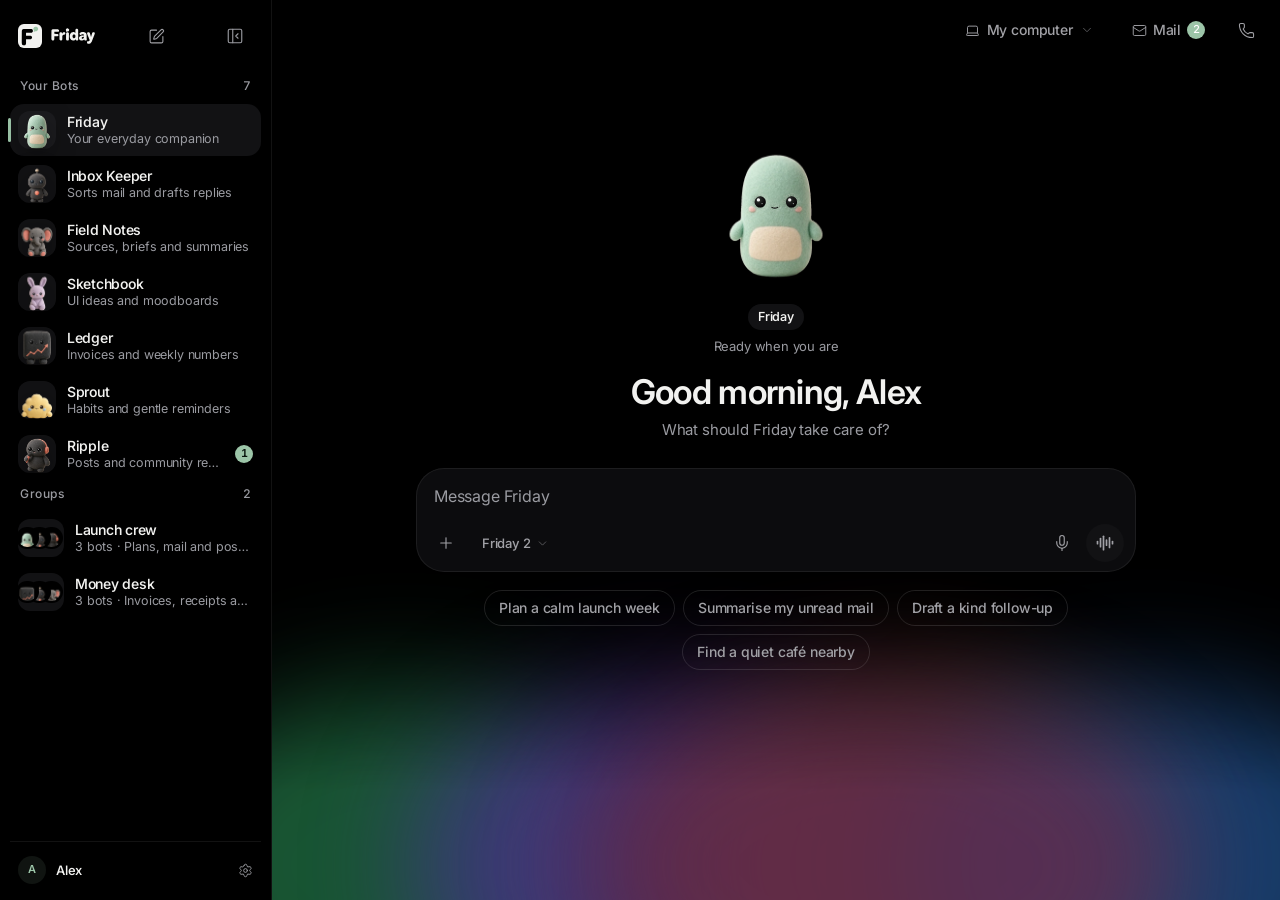
==== commit f735fcf5: "Real mascot photos, groups+handoff, create menu, shared inbox, phone settings, M3 tokens, no Researc" ====
--- a/index.html
+++ b/index.html
@@ -11,8 +11,8 @@
     <meta property="og:title" content="Friday" />
     <meta property="og:description" content="Friday — your calm, capable AI assistant." />
     <title>Friday</title>
-    <script type="module" crossorigin src="./assets/index-r4vXTejN.js"></script>
-    <link rel="stylesheet" crossorigin href="./assets/index-UKf3A6mp.css">
+    <script type="module" crossorigin src="./assets/index-BjS57cCW.js"></script>
+    <link rel="stylesheet" crossorigin href="./assets/index-D_hqnTBp.css">
   </head>
   <body>
     <div id="root"></div>
--- a/assets/index-D_hqnTBp.css
+++ b/assets/index-D_hqnTBp.css
@@ -0,0 +1 @@
+@font-face{font-family:Inter Variable;font-style:normal;font-display:swap;font-weight:100 900;src:url(./inter-cyrillic-ext-opsz-normal-CfYZpDVp.woff2)format("woff2-variations");unicode-range:U+460-52F,U+1C80-1C8A,U+20B4,U+2DE0-2DFF,U+A640-A69F,U+FE2E-FE2F}@font-face{font-family:Inter Variable;font-style:normal;font-display:swap;font-weight:100 900;src:url(./inter-cyrillic-opsz-normal-BFQXbQ-f.woff2)format("woff2-variations");unicode-range:U+301,U+400-45F,U+490-491,U+4B0-4B1,U+2116}@font-face{font-family:Inter Variable;font-style:normal;font-display:swap;font-weight:100 900;src:url(./inter-greek-ext-opsz-normal-BmPQvyvo.woff2)format("woff2-variations");unicode-range:U+1F??}@font-face{font-family:Inter Variable;font-style:normal;font-display:swap;font-weight:100 900;src:url(./inter-greek-opsz-normal-BM0NlUE_.woff2)format("woff2-variations");unicode-range:U+370-377,U+37A-37F,U+384-38A,U+38C,U+38E-3A1,U+3A3-3FF}@font-face{font-family:Inter Variable;font-style:normal;font-display:swap;font-weight:100 900;src:url(./inter-vietnamese-opsz-normal-Ci9T9ieq.woff2)format("woff2-variations");unicode-range:U+102-103,U+110-111,U+128-129,U+168-169,U+1A0-1A1,U+1AF-1B0,U+300-301,U+303-304,U+308-309,U+323,U+329,U+1EA0-1EF9,U+20AB}@font-face{font-family:Inter Variable;font-style:normal;font-display:swap;font-weight:100 900;src:url(./inter-latin-ext-opsz-normal-DpK-iCPk.woff2)format("woff2-variations");unicode-range:U+100-2BA,U+2BD-2C5,U+2C7-2CC,U+2CE-2D7,U+2DD-2FF,U+304,U+308,U+329,U+1D00-1DBF,U+1E00-1E9F,U+1EF2-1EFF,U+2020,U+20A0-20AB,U+20AD-20C0,U+2113,U+2C60-2C7F,U+A720-A7FF}@font-face{font-family:Inter Variable;font-style:normal;font-display:swap;font-weight:100 900;src:url(./inter-latin-opsz-normal-BwkfbSeq.woff2)format("woff2-variations");unicode-range:U+??,U+131,U+152-153,U+2BB-2BC,U+2C6,U+2DA,U+2DC,U+304,U+308,U+329,U+2000-206F,U+20AC,U+2122,U+2191,U+2193,U+2212,U+2215,U+FEFF,U+FFFD}@font-face{font-family:Geist Mono Variable;font-style:normal;font-display:swap;font-weight:100 900;src:url(./geist-mono-cyrillic-ext-wght-normal-X_5orZeX.woff2)format("woff2-variations");unicode-range:U+460-52F,U+1C80-1C8A,U+20B4,U+2DE0-2DFF,U+A640-A69F,U+FE2E-FE2F}@font-face{font-family:Geist Mono Variable;font-style:normal;font-display:swap;font-weight:100 900;src:url(./geist-mono-cyrillic-wght-normal-DiZS0aHC.woff2)format("woff2-variations");unicode-range:U+301,U+400-45F,U+490-491,U+4B0-4B1,U+2116}@font-face{font-family:Geist Mono Variable;font-style:normal;font-display:swap;font-weight:100 900;src:url(./geist-mono-symbols2-wght-normal-CO5SzqOn.woff2)format("woff2-variations");unicode-range:U+2000-2001,U+2004-2008,U+200A,U+23B8-23BD,U+2500-259F}@font-face{font-family:Geist Mono Variable;font-style:normal;font-display:swap;font-weight:100 900;src:url(./geist-mono-vietnamese-wght-normal-DadHysG0.woff2)format("woff2-variations");unicode-range:U+102-103,U+110-111,U+128-129,U+168-169,U+1A0-1A1,U+1AF-1B0,U+300-301,U+303-304,U+308-309,U+323,U+329,U+1EA0-1EF9,U+20AB}@font-face{font-family:Geist Mono Variable;font-style:normal;font-display:swap;font-weight:100 900;src:url(./geist-mono-latin-ext-wght-normal-Bwz-egvJ.woff2)format("woff2-variations");unicode-range:U+100-2BA,U+2BD-2C5,U+2C7-2CC,U+2CE-2D7,U+2DD-2FF,U+304,U+308,U+329,U+1D00-1DBF,U+1E00-1E9F,U+1EF2-1EFF,U+2020,U+20A0-20AB,U+20AD-20C0,U+2113,U+2C60-2C7F,U+A720-A7FF}@font-face{font-family:Geist Mono Variable;font-style:normal;font-display:swap;font-weight:100 900;src:url(./geist-mono-latin-wght-normal-XN7g48iV.woff2)format("woff2-variations");unicode-range:U+??,U+131,U+152-153,U+2BB-2BC,U+2C6,U+2DA,U+2DC,U+304,U+308,U+329,U+2000-206F,U+20AC,U+2122,U+2191,U+2193,U+2212,U+2215,U+FEFF,U+FFFD}:root{--bg:#f6f3ec;--surface:#fffdf8;--surface-2:#eeeae1;--surface-3:#e6e1d6;--line:#28231417;--line-2:#28231424;--ink:#1d1c19;--ink-2:#5f5d56;--ink-3:#908d85;--accent:#5e7f68;--accent-ink:#fff;--accent-soft:#e4ece2;--lilac:#d9cceb;--glass:#fffdf8b8;--glass-line:#ffffffb3;--shadow-1:0 1px 2px #281e0a0d, 0 2px 8px #281e0a0a;--shadow-2:0 1px 1px #281e0a0a, 0 8px 24px -6px #281e0a1f, 0 24px 48px -16px #281e0a1a;--glow-a:#cfe0cf;--glow-b:#d9cceb;--glow-c:#f0dcc6;--glow-n:#ece9e2;--spring:linear(0, .006, .025 2.8%, .101 6.1%, .539 18.9%, .721 25.3%, .849 31.5%, .937 38.1%, .968 41.8%, .991 45.7%, 1.006 50.1%, 1.015 55%, 1.017 63.9%, 1.001 85.9%, 1);--spring-bouncy:linear(0, .009, .035 2.1%, .141 4.4%, .723 12.9%, .938 16.7%, 1.017, 1.077, 1.121, 1.149 24.3%, 1.159, 1.163, 1.161, 1.154 29.9%, 1.129 32.8%, 1.051 39.6%, 1.017 43.1%, .991, .977 51%, .974 53.8%, .975 57.1%, .997 69.8%, 1.003 76.9%, 1);--spring-smooth:linear(0, .034 1.9%, .123 4%, .373 8.6%, .618 13.4%, .792 18.3%, .903 23.6%, .966 29.4%, .997 36.4%, 1.008 45.1%, 1.004 62.3%, 1);--out:cubic-bezier(.2, .8, .2, 1);--t-spring:.56s;--t-smooth:.46s;--t-exit:.16s;--r-ctl:10px;--r-card:18px;--r-pop:22px;--r-cp:28px;--sb-w:264px;--lightningcss-light:initial;--lightningcss-dark: ;color-scheme:light}[data-theme=dark]{--bg:#000;--surface:#0d0d0e;--surface-2:#161618;--surface-3:#1f1f22;--line:#ffffff13;--line-2:#ffffff1f;--ink:#ecebe6;--ink-2:#a4a29c;--ink-3:#6a6964;--accent:#9cc0a6;--accent-ink:#0b140e;--accent-soft:#13201a;--lilac:#3a3150;--glass:#141416a8;--glass-line:#ffffff0f;--shadow-1:0 1px 2px #0009;--shadow-2:0 0 0 1px #ffffff0a, 0 12px 32px -8px #000c, 0 30px 60px -20px #000000b3;--glow-a:#1c3a27;--glow-b:#2e2546;--glow-c:#3a2a1c;--glow-n:#1a1a1c;--lightningcss-light: ;--lightningcss-dark:initial;color-scheme:dark}*{box-sizing:border-box;margin:0}html,body,#root{height:100%}body{background:var(--bg);color:var(--ink);letter-spacing:-.006em;font-feature-settings:"ss01", "cv11", "calt";-webkit-font-smoothing:antialiased;-moz-osx-font-smoothing:grayscale;text-rendering:optimizelegibility;transition:background-color .4s var(--out), color .4s var(--out);font:400 15px/1.6 Geist Variable,ui-sans-serif,system-ui,sans-serif}button,input,textarea{font:inherit;color:inherit;letter-spacing:inherit}button{cursor:pointer;-webkit-tap-highlight-color:transparent;background:0 0;border:0}a{color:inherit;-webkit-tap-highlight-color:transparent;text-decoration:none}::selection{background:color-mix(in oklab, var(--accent) 28%, transparent)}.tnum{font-variant-numeric:tabular-nums}.muted{color:var(--ink-3)}.small{font-size:13px}.grow{flex:1}em{letter-spacing:-.01em;font-family:Instrument Serif,serif;font-style:italic;font-weight:400}h1,h2,h3,h4{letter-spacing:-.022em;font-weight:560;line-height:1.2}.display{letter-spacing:-.02em;font:400 44px/1.05 Instrument Serif,serif}.display em{font-size:1em}.glass{background:var(--glass);-webkit-backdrop-filter:blur(22px)saturate(1.5);box-shadow:inset 0 0 0 1px var(--glass-line), var(--shadow-2)}.card{background:var(--surface);border:1px solid var(--line);border-radius:var(--r-card);box-shadow:var(--shadow-1)}[data-theme=dark] .card{box-shadow:none}.ib,.pill,.sb-item,.sb-new,.sb-search,.mi,.send,.seg button,.face-opt,.bot-card,.plug,.starter,.sw,.days button,.bp,.theme-row button,.sb-me,.sb-rec{transition:transform var(--t-spring) var(--spring-bouncy), background-color .2s var(--out), color .2s var(--out), box-shadow .25s var(--out), border-color .2s var(--out), opacity .2s var(--out)}:is(.ib,.pill,.sb-item,.sb-new,.sb-search,.mi,.send,.seg button,.face-opt,.starter,.days button,.bp,.theme-row button,.sb-me,.sb-rec):active:not(:disabled){transition-duration:90ms;transition-timing-function:var(--out);transform:scale(.95)}:is(.bot-card,.plug):active{transition-duration:90ms;transform:scale(.98)}.ib{width:36px;height:36px;color:var(--ink-2);border-radius:999px;place-items:center;display:inline-grid}.ib:hover,.ib.is-open{background:var(--surface-2);color:var(--ink)}.ib.sm{width:30px;height:30px}.ib.lg{background:var(--surface-2);width:56px;height:56px;color:var(--ink)}.ib.soft{color:var(--ink-2)}.ib .rot{transition:transform var(--t-spring) var(--spring-bouncy)}.ib.is-open .rot{transform:rotate(45deg)}.pill{height:36px;color:var(--ink-2);background:var(--surface);border:1px solid var(--line);white-space:nowrap;border-radius:999px;align-items:center;gap:7px;padding:0 14px;font-size:14px;font-weight:500;display:inline-flex}.pill:hover{color:var(--ink);border-color:var(--line-2)}.pill.sm{gap:5px;height:30px;padding:0 11px;font-size:13px}.pill.ghost{background:0 0;border-color:#0000}.pill.ghost:hover,.pill.ghost.is-open{background:var(--surface-2)}.pill.solid{background:var(--ink);color:var(--bg);border-color:#0000}.pill.solid:hover{color:var(--bg);box-shadow:0 6px 18px -6px color-mix(in oklab, var(--ink) 50%, transparent)}.pill.solid:disabled{opacity:.35;cursor:default;box-shadow:none}.pill.solid.ok{background:var(--accent);color:var(--accent-ink);opacity:1}.pill.wide{justify-content:center;width:100%;height:46px;font-size:15px}.pill.tag{background:var(--accent-soft);height:28px;color:var(--accent);border:0;font-size:12.5px}.chev{transition:transform var(--t-spring) var(--spring-bouncy);opacity:.6}.is-open>.chev,.is-open .chev{transform:rotate(180deg)}kbd{color:var(--ink-3);background:var(--surface-2);border-radius:6px;margin-left:auto;padding:3px 6px;font:500 11px/1 Geist Variable}.pop-wrap{display:inline-flex;position:relative}.pop{z-index:60;border-radius:var(--r-pop);transform-origin:0 0;min-width:240px;animation:pop-in var(--t-spring) var(--spring) both;padding:6px;position:absolute}.pop.side-bottom{top:calc(100% + 8px)}.pop.side-top{transform-origin:0 100%;bottom:calc(100% + 8px)}.pop.align-start{left:0}.pop.align-end{transform-origin:100% 0;right:0}.pop.side-top.align-end{transform-origin:100% 100%}.pop.out{animation:pop-out var(--t-exit) var(--out) both}@keyframes pop-in{0%{opacity:0;transform:translateY(16px)scale(.96)}to{opacity:1;transform:none}}@keyframes pop-out{to{opacity:0;filter:blur(4px);transform:translateY(-4px)scale(.97)}}.side-top{--dy:6px}.pop-label{color:var(--ink-3);letter-spacing:.01em;padding:8px 10px 4px;font-size:12px;font-weight:550}.pop-sep{background:var(--line);height:1px;margin:6px 4px}.mi{text-align:left;border-radius:14px;align-items:center;gap:11px;width:100%;padding:8px 10px;font-size:14px;display:flex}.mi:hover{background:color-mix(in oklab, var(--ink) 6%, transparent)}.mi.on{background:color-mix(in oklab, var(--accent) 12%, transparent)}.mi-ic{background:var(--surface-2);width:30px;height:30px;color:var(--ink-2);border-radius:10px;flex:none;place-items:center;display:grid}.mi-ic:has(.mascot){background:0 0}.mi-t{flex-direction:column;flex:1;line-height:1.3;display:flex}.mi-t b{font-weight:520}.mi-t small{color:var(--ink-3);font-size:12.5px}.tick{color:var(--accent)}.pop>*{animation:item-in .4s var(--spring) both}.pop>:nth-child(2){animation-delay:20ms}.pop>:nth-child(3){animation-delay:40ms}.pop>:nth-child(4){animation-delay:60ms}.pop>:nth-child(n+5){animation-delay:80ms}@keyframes item-in{0%{opacity:0;transform:translateY(-3px)}}.theme-row{grid-template-columns:repeat(3,1fr);gap:4px;padding:4px;display:grid}.theme-row button{color:var(--ink-2);background:var(--surface-2);border-radius:14px;flex-direction:column;align-items:center;gap:4px;padding:10px 4px;font-size:12.5px;display:flex}.theme-row button.on{background:var(--ink);color:var(--bg)}.seg{grid-template-columns:repeat(var(--n), 1fr);background:var(--surface-2);border:1px solid var(--line);border-radius:999px;padding:3px;display:inline-grid;position:relative}.seg button{z-index:1;height:30px;color:var(--ink-3);border-radius:999px;justify-content:center;align-items:center;gap:6px;padding:0 14px;font-size:13.5px;font-weight:520;display:inline-flex;position:relative}.seg button.on,.seg button:hover{color:var(--ink)}.seg-thumb{width:calc((100% - 6px) / var(--n));background:var(--surface);box-shadow:0 1px 2px #0000000f, 0 2px 8px -2px #00000014, inset 0 0 0 1px var(--line);transform:translateX(calc(var(--i) * 100%));transition:transform var(--t-spring) var(--spring-bouncy);border-radius:999px;position:absolute;top:3px;bottom:3px;left:3px}[data-theme=dark] .seg-thumb{background:var(--surface-3)}.sw{background:var(--surface-3);border-radius:999px;flex:none;width:40px;height:24px;position:relative}.sw i{width:18px;height:18px;transition:transform var(--t-spring) var(--spring-bouncy), width .2s var(--out);background:#fff;border-radius:999px;position:absolute;top:3px;left:3px;box-shadow:0 1px 3px #0000002e}.sw:active i{width:22px}.sw.on{background:var(--accent)}.sw.on i{transform:translate(16px)}.sw.on:active i{transform:translate(12px)}.app{grid-template-columns:var(--sb-w) 1fr;height:100dvh;display:grid;overflow:hidden}.sb{border-right:1px solid var(--line);background:var(--bg);z-index:40;flex-direction:column;gap:2px;min-height:0;padding:14px 12px;display:flex}.sb-top{justify-content:space-between;align-items:center;padding:2px 6px 14px;display:flex}.sb-brand{color:var(--ink);align-items:center;gap:9px;display:flex}.mark .mark-bg{fill:var(--ink)}.mark .mark-f{fill:var(--bg)}.mark .mark-dot{fill:var(--accent)}.sb-close{display:none}.sb-new,.sb-search{height:38px;color:var(--ink);border-radius:12px;align-items:center;gap:10px;padding:0 12px;font-size:14px;font-weight:520;display:flex}.sb-new{background:var(--surface);border:1px solid var(--line);box-shadow:var(--shadow-1);margin-bottom:2px}.sb-search{color:var(--ink-2)}.sb-search:hover{background:var(--surface-2)}.sb-nav{flex-direction:column;gap:1px;margin-top:10px;display:flex}.sb-item{height:38px;color:var(--ink-2);border-radius:12px;align-items:center;gap:11px;padding:0 12px;font-size:14px;font-weight:500;display:flex;position:relative}.sb-item:hover{background:color-mix(in oklab, var(--ink) 5%, transparent);color:var(--ink)}.sb-item.on{background:var(--surface);color:var(--ink);box-shadow:inset 0 0 0 1px var(--line)}[data-theme=dark] .sb-item.on{background:var(--surface-2)}.sb-item.on svg{color:var(--accent)}.sb-sec{color:var(--ink-3);margin:22px 12px 6px;font-size:12px;font-weight:550}.sb-recents{flex-direction:column;flex:1;gap:1px;min-height:0;display:flex;overflow:auto}.sb-rec{color:var(--ink-2);white-space:nowrap;text-overflow:ellipsis;border-radius:10px;padding:7px 12px;font-size:13.5px;overflow:hidden}.sb-rec:hover{background:color-mix(in oklab, var(--ink) 5%, transparent);color:var(--ink)}.sb-rec.on{color:var(--ink)}.sb .pop-wrap{display:flex}.sb .pop{width:100%}.sb-me{text-align:left;border-radius:14px;align-items:center;gap:10px;width:100%;padding:8px;display:flex}.sb-me:hover,.sb-me.is-open{background:var(--surface-2)}.av{background:var(--accent-soft);width:34px;height:34px;color:var(--accent);border-radius:999px;flex:none;place-items:center;font-size:12.5px;font-weight:600;display:grid}.sb-me-t{flex-direction:column;min-width:0;line-height:1.25;display:flex}.sb-me-t b{font-size:13.5px;font-weight:540}.sb-me-t small{color:var(--ink-3);font-size:12px}.scrim,.nav-btn{display:none}.main{min-width:0;min-height:0;position:relative;overflow:hidden}.page{height:100%;animation:page-in var(--t-smooth) var(--spring-smooth) both}@keyframes page-in{0%{opacity:0;filter:blur(8px);transform:translateY(12px)}}.frame{height:100%;position:relative}.scroller{scroll-behavior:smooth;height:100%;overflow:hidden auto}.hdr{z-index:30;justify-content:space-between;align-items:center;gap:12px;height:64px;padding:0 20px;display:flex;position:sticky;top:0}.hdr:before{content:"";z-index:-1;background:color-mix(in oklab, var(--bg) 72%, transparent);-webkit-backdrop-filter:blur(20px)saturate(1.6);border-bottom:1px solid var(--line);opacity:0;transition:opacity .35s var(--out);position:absolute;inset:0}.hdr.scrolled:before{opacity:1}.hdr-l,.hdr-r{align-items:center;gap:8px;min-width:0;display:flex}.hdr-title{opacity:0;transition:opacity .3s var(--out), transform .4s var(--spring);font-size:16px;font-weight:560;transform:translateY(4px)}.hdr.scrolled .hdr-title,.profile-hdr .hdr-title,.ib+.hdr-title{opacity:1;transform:none}.wrap{max-width:1080px;margin:0 auto;padding:8px 32px 96px}.wrap.narrow{max-width:760px}.intro{padding:28px 0}.intro p{color:var(--ink-2);max-width:520px;margin-top:8px;font-size:16px}[style*=--d]{animation:rise .6s var(--spring) both;animation-delay:calc(var(--d) * 35ms + 60ms)}@keyframes rise{0%{opacity:0;transform:translateY(10px)scale(.985)}}.hero{text-align:center;z-index:2;flex-direction:column;justify-content:center;align-items:center;min-height:calc(100dvh - 64px);padding:0 24px 16vh;display:flex;position:relative}.greet{letter-spacing:-.02em;margin-top:18px;font:400 44px/1.1 Instrument Serif,serif}.greet span{color:var(--ink-2)}.greet em{color:var(--ink)}.sub{color:var(--ink-3);margin:6px 0 28px;font-size:16px}.hero .composer{text-align:left;width:min(720px,100%)}.starters{flex-wrap:wrap;justify-content:center;gap:8px;max-width:720px;margin-top:18px;display:flex}.composer{border-radius:var(--r-cp);transition:box-shadow .35s var(--out), transform var(--t-spring) var(--spring);padding:14px 12px 10px 18px}.composer textarea{resize:none;background:0 0;border:0;outline:0;width:100%;min-height:26px;padding:2px 0 8px;font-size:16px;line-height:1.5}.composer textarea::placeholder{color:var(--ink-3)}.cp-row{align-items:center;gap:6px;margin-left:-6px;display:flex}.chip-bot{height:32px;padding:0 10px 0 4px;font-size:13px}.send{background:var(--surface-2);width:38px;height:38px;color:var(--ink-2);border-radius:999px;place-items:center;display:grid}.send.ready{background:var(--ink);color:var(--bg);animation:send-pop .5s var(--spring-bouncy)}@keyframes send-pop{0%{transform:scale(.7)}}.send:disabled{cursor:default}.face-float{flex-direction:column;align-items:center;gap:6px;display:flex}.face-name{background:var(--surface);border:1px solid var(--line);box-shadow:var(--shadow-1);border-radius:999px;padding:3px 10px;font-size:12.5px;font-weight:560}.face-status{color:var(--ink-3);animation:status-in .5s var(--spring) both;align-items:center;gap:6px;font-size:13px;display:inline-flex}@keyframes status-in{0%{opacity:0;filter:blur(3px);transform:translateY(4px)}}.spin-dot{background:var(--accent);border-radius:99px;width:7px;height:7px;animation:1.2s ease-in-out infinite breathe-dot}@keyframes breathe-dot{50%{opacity:.5;transform:scale(.55)}}.face-sticky{z-index:5;pointer-events:none;justify-content:center;padding:4px 0 18px;display:flex;position:sticky;top:64px}.face-sticky .face-float{pointer-events:auto}.face-sticky .face-status{background:color-mix(in oklab, var(--bg) 80%, transparent);-webkit-backdrop-filter:blur(10px);backdrop-filter:blur(10px);border-radius:999px;padding:2px 10px}.thread{z-index:2;max-width:760px;margin:0 auto;padding:0 24px;position:relative}.msg{animation:rise .6s var(--spring) both;margin:0 0 22px}.msg.user{justify-content:flex-end;display:flex}.bubble{background:var(--surface-2);border-radius:22px 22px 6px;max-width:80%;padding:11px 16px;font-size:15.5px}.trail{height:30px;color:var(--ink-3);align-items:center;padding:0 10px 0 0;font-size:13.5px;font-weight:500;display:inline-flex}.trail-h{align-items:center;gap:4px;display:inline-flex}.trail .chev{transition:transform .45s var(--spring-bouncy)}.trail.open .chev{transform:rotate(90deg)}.shimmer{background:linear-gradient(90deg, var(--ink-3) 0%, var(--ink-3) 35%, var(--ink) 50%, var(--ink-3) 65%, var(--ink-3) 100%);color:#0000;background-size:250% 100%;-webkit-background-clip:text;background-clip:text;animation:1.8s linear infinite shimmer}@keyframes shimmer{0%{background-position:100% 0}to{background-position:-150% 0}}.trail-body{transition:grid-template-rows .5s var(--spring-smooth), opacity .3s var(--out);opacity:0;grid-template-rows:0fr;display:grid}.trail-body.open{opacity:1;grid-template-rows:1fr}.trail-body>div{border-left:1.5px solid var(--line-2);margin:4px 0 14px 6px;padding-left:16px;overflow:hidden}.step{color:var(--ink-2);animation:rise .5s var(--spring) both;align-items:center;gap:10px;padding:4px 0;font-size:13.5px;display:flex;position:relative}.step-dot{background:var(--bg);width:15px;height:15px;box-shadow:inset 0 0 0 1.5px var(--line-2);border-radius:99px;place-items:center;display:grid;position:absolute;left:-24px}.step.ok .step-dot{background:var(--accent);color:var(--accent-ink);box-shadow:none;animation:send-pop .5s var(--spring-bouncy)}.step.now{color:var(--ink)}.step.now .step-dot:after{content:"";background:var(--accent);border-radius:99px;width:6px;height:6px;animation:1.1s infinite breathe-dot}.rich{color:var(--ink);font-size:16px;line-height:1.7}.rich p{margin:0 0 14px}.rich strong{font-weight:600}.rich .plan{border-radius:16px;margin:0 0 16px;padding:4px 0;list-style:none}.rich .plan li{border-bottom:1px solid var(--line);padding:9px 0 9px 18px;position:relative}.rich .plan li:last-child{border:0}.rich .plan li:before{content:"";background:var(--accent);opacity:.7;border-radius:99px;width:6px;height:6px;position:absolute;top:19px;left:2px}.caret{background:var(--accent);vertical-align:middle;border-radius:99px;width:8px;height:8px;margin-left:4px;animation:.9s infinite breathe-dot;display:inline-block}.acts{animation:rise .5s var(--spring) both;align-items:center;gap:2px;margin-top:4px;display:flex}.acts .pill{margin-left:8px}.spacer{height:190px}.dock{z-index:10;flex-direction:column;align-items:center;padding:0 24px 14px;display:flex;position:absolute;bottom:0;left:0;right:0}.dock .composer{width:min(760px,100%);animation:rise .6s var(--spring) both}.fine{color:var(--ink-3);margin-top:8px;font-size:12px}.peek{z-index:1;pointer-events:auto;animation:peek-in 1s var(--spring) .35s both;position:absolute;bottom:-70px;left:-38px;transform:rotate(9deg)}@keyframes peek-in{0%{opacity:0;transform:translate(-60px,80px)rotate(20deg)}}.glow i{filter:blur(70px);opacity:.75;width:60%;height:90%;transition:background-color 1.4s var(--out), opacity 1.4s var(--out);will-change:transform;border-radius:50%;position:absolute;bottom:-30%}.glow i:first-child{background:var(--glow-a);animation:18s ease-in-out infinite drift1;left:-5%}.glow i:nth-child(2){background:var(--glow-b);animation:22s ease-in-out infinite drift2;left:25%}.glow i:nth-child(3){background:var(--glow-c);opacity:.5;animation:20s ease-in-out infinite drift3;left:55%}@keyframes drift1{50%{transform:translate(18%,-8%)scale(1.15)}}@keyframes drift2{50%{transform:translate(-14%,-12%)scale(.9)}}@keyframes drift3{50%{transform:translate(-10%,6%)scale(1.2)}}.glow.focus i{opacity:.9}.glow.busy i{opacity:1;animation-duration:7s,8s,9s}.glow.busy i:first-child{animation-duration:7s}.glow.busy i:nth-child(2){animation-duration:8s}.glow.busy i:nth-child(3){animation-duration:9s}.glow.calm i{background:var(--glow-n);opacity:.9}[data-theme=dark] .glow i{opacity:.55}[data-theme=dark] .glow.calm i{opacity:.7}.call{z-index:70;background:color-mix(in oklab, var(--bg) 40%, transparent);-webkit-backdrop-filter:blur(14px);backdrop-filter:blur(14px);animation:fade .3s var(--out) both;place-items:center;display:grid;position:absolute;inset:0}@keyframes fade{0%{opacity:0}}.call-card{width:min(360px,100% - 32px);animation:pop-in .6s var(--spring) both;border-radius:32px;flex-direction:column;align-items:center;gap:6px;padding:32px 24px 24px;display:flex}.call-card h2{margin-top:10px;font:400 32px/1.1 Instrument Serif,serif}.call-card p{color:var(--ink-3);font-size:14px}.wave{align-items:center;gap:5px;height:28px;margin:14px 0 18px;display:flex}.wave i{background:var(--accent);width:5px;height:100%;animation:1s ease-in-out infinite wave;animation-delay:calc(var(--i) * .12s);transform-origin:50%;border-radius:9px}@keyframes wave{0%,to{transform:scaleY(.25)}50%{transform:scaleY(1)}}.call-acts{gap:16px;display:flex}.ib.end{color:#fff;background:#d9705f}.ib.end:hover{color:#fff;background:#c85f4e}.mascot{cursor:default;flex:none;display:inline-block;position:relative}.mascot[onclick],.pf-stage .mascot,.face-float .mascot,.peek .mascot{cursor:pointer}.mascot-body{transform-origin:50% 92%;will-change:transform;animation:4.2s ease-in-out infinite breathe;position:absolute;inset:0}.mascot svg{-webkit-user-select:none;user-select:none;-webkit-user-drag:none;width:100%;height:100%;position:absolute;inset:0}.mascot img{filter:drop-shadow(0 6px 10px #3c281424)}[data-theme=dark] .mascot img{filter:drop-shadow(0 6px 14px #0009)}@keyframes breathe{0%,to{transform:translateY(0)scale(1)}50%{transform:translateY(-2.5%)scale(1.012,.99)}}.mascot .lid{transition:transform 90ms ease-in;transform:scaleY(0)}.mascot .lid.shut{transform:scaleY(1)}.mascot .lid-low{transition:transform .35s var(--spring);transform:scaleY(0)}.mascot .happy-arc{opacity:0;transition:opacity .2s var(--out)}.mascot .bead{transition:opacity .15s}.mascot .mouth{transition:d .38s var(--spring-bouncy)}.mascot .brows{opacity:0;transition:opacity .25s var(--out)}.think-dots{opacity:0;gap:3px;transition:opacity .3s;display:flex;position:absolute;top:2%;right:-4%}.think-dots i{aspect-ratio:1;background:var(--ink-3);border-radius:99px;width:max(4px,6%);animation:1.1s infinite breathe-dot}.think-dots i:nth-child(2){animation-delay:.15s}.think-dots i:nth-child(3){animation-delay:.3s}.mood-thinking .think-dots{opacity:1}.mood-thinking .mascot-body{animation:2.6s ease-in-out infinite sway}@keyframes sway{0%,to{transform:rotate(-3deg)}50%{transform:rotate(3deg)translateY(-1.5%)}}.mood-typing .mascot-body{animation:1.6s ease-in-out infinite attentive}@keyframes attentive{0%,to{transform:translateY(0)rotate(-1deg)}50%{transform:translateY(-1.5%)rotate(1deg)scale(1.015)}}.mood-talking .mascot-body{animation:.45s ease-in-out infinite talkbob}@keyframes talkbob{50%{transform:translateY(-1.5%)scale(1.01,.99)}}.mood-done .mascot-body{animation:hop .9s var(--spring-bouncy) both, breathe 4.2s ease-in-out .9s infinite}@keyframes hop{0%{transform:translateY(0)scale(1)}25%{transform:translateY(2%)scale(1.06,.92)}55%{transform:translateY(-10%)scale(.96,1.05)}to{transform:none}}.mood-done .bead,.mood-poke .bead{opacity:0}.mood-done .happy-arc,.mood-poke .happy-arc{opacity:1}.mood-error .mascot-body{animation:shrink .6s var(--spring) both, shiver 3s ease-in-out .6s infinite}@keyframes shrink{to{transform:scale(.93)translateY(3%)}}@keyframes shiver{0%,to{transform:scale(.93)translateY(3%)}50%{transform:scale(.93)translateY(3%)rotate(-1.5deg)}}.mood-error .brows{opacity:1}.mood-poke .mascot-body{animation:squish .7s var(--spring-bouncy) both}@keyframes squish{0%{transform:scale(1)}20%{transform:scale(1.12,.86)}45%{transform:scale(.92,1.1)translateY(-6%)}to{transform:none}}.sparkle{color:#e9b949;pointer-events:none;animation:sparkle .9s var(--spring) both;font-size:max(12px,22%);position:absolute;top:4%;right:2%}@keyframes sparkle{0%{opacity:0;transform:scale(.2)rotate(-40deg)}30%{opacity:1;transform:scale(1.2)rotate(10deg)}to{opacity:0;transform:translate(30%,-60%)scale(.7)rotate(40deg)}}.mascot.bounce .mascot-body{animation:squish .7s var(--spring-bouncy) both}.bot-grid{grid-template-columns:repeat(auto-fill,minmax(230px,1fr));gap:14px;display:grid}.bot-card{text-align:left;flex-direction:column;gap:10px;padding:14px;display:flex}.bot-card:hover{border-color:var(--line-2);box-shadow:var(--shadow-2);transform:translateY(-2px)}.bot-stage{background:radial-gradient(120% 90% at 50% 100%, var(--surface-2), transparent 70%);border-radius:12px;place-items:center;height:168px;display:grid;overflow:hidden}.bot-card:hover .mascot-body{animation:squish .7s var(--spring-bouncy) both}.bot-meta{flex-direction:column;padding:0 2px;line-height:1.35;display:flex}.bot-meta b{font-size:15.5px;font-weight:560}.bot-meta span{color:var(--ink-3);font-size:13.5px}.bot-foot{color:var(--ink-2);border-top:1px solid var(--line);align-items:center;gap:7px;padding:8px 2px 0;font-size:12.5px;display:flex}.dot-live{background:var(--accent);width:6px;height:6px;box-shadow:0 0 0 3px color-mix(in oklab, var(--accent) 18%, transparent);border-radius:99px}.bot-card.add{box-shadow:none;color:var(--ink-2);background:0 0;border-style:dashed;justify-content:center;align-items:center;gap:4px;min-height:250px}.bot-card.add span:last-child{color:var(--ink-3);font-size:13px}.add-ic{background:var(--surface-2);border-radius:99px;place-items:center;width:52px;height:52px;margin-bottom:8px;display:grid}.profile{flex-direction:column;gap:16px;max-width:820px;padding-top:16px;display:flex}.pf-hero{grid-template-columns:240px 1fr;align-items:center;gap:24px;padding:20px;display:grid}.pf-stage{background:radial-gradient(90% 70% at 50% 85%, var(--accent-soft), transparent 70%), var(--surface-2);border-radius:14px;place-items:center;height:250px;display:grid}.pf-fields{flex-direction:column;gap:14px;display:flex}.fld{flex-direction:column;gap:6px;display:flex}.fld>span{color:var(--ink-3);align-items:center;gap:5px;font-size:12.5px;font-weight:550;display:inline-flex}.fld input,.instr{border:1px solid var(--line-2);background:var(--bg);width:100%;transition:border-color .2s, box-shadow .25s var(--out);border-radius:12px;outline:0;padding:11px 14px;font-size:15px}.fld input:focus,.instr:focus{border-color:color-mix(in oklab, var(--accent) 55%, transparent);box-shadow:0 0 0 4px color-mix(in oklab, var(--accent) 12%, transparent)}.pf-fields .fld:first-child input{padding:8px 14px;font:400 30px/1.15 Instrument Serif,serif}.pad{padding:20px}.card-h{justify-content:space-between;align-items:baseline;margin-bottom:14px;display:flex}.card-h h3{font-size:16px}.faces{grid-template-columns:repeat(auto-fill,minmax(92px,1fr));gap:8px;display:grid}.face-opt{color:var(--ink-2);border:1px solid #0000;border-radius:16px;flex-direction:column;align-items:center;gap:4px;padding:12px 4px 8px;font-size:12.5px;display:flex;position:relative}.face-opt .mascot-body{inset:0}.face-opt:hover{background:var(--surface-2)}.face-opt.on{background:var(--accent-soft);border-color:color-mix(in oklab, var(--accent) 35%, transparent);color:var(--ink);font-weight:540}.face-check{background:var(--accent);width:18px;height:18px;color:var(--accent-ink);animation:send-pop .5s var(--spring-bouncy);border-radius:99px;place-items:center;display:grid;position:absolute;top:7px;right:7px}.play{border-top:1px solid var(--line);flex-direction:column;gap:8px;margin-top:16px;padding-top:14px;display:flex}.play-row,.hint-row,.chips{flex-wrap:wrap;gap:6px;display:flex}.instr{resize:vertical;min-height:140px;line-height:1.6}.hint-row{margin-top:10px}.sched-day{margin:0 4px 10px}.list{padding:4px}.row{border-radius:14px;align-items:center;gap:14px;padding:12px;display:flex}.time{width:52px;font-size:15px;font-weight:560}.row-t{flex-direction:column;flex:1;min-width:0;line-height:1.35;display:flex}.row-t b{font-weight:530}.row-t small{color:var(--ink-3);font-size:13px}.routine.off .time,.routine.off .row-t,.routine.off .mascot{opacity:.45;transition:opacity .3s}.sheet-scrim{z-index:80;background:color-mix(in oklab, var(--bg) 35%, #0000002e);-webkit-backdrop-filter:blur(6px);backdrop-filter:blur(6px);animation:fade .25s var(--out) both;place-items:center;padding:16px;display:grid;position:fixed;inset:0}.sheet{width:min(540px,100%);animation:sheet-in .6s var(--spring) both;border-radius:28px;flex-direction:column;gap:16px;padding:22px;display:flex}@keyframes sheet-in{0%{opacity:0;filter:blur(6px);transform:translateY(24px)scale(.96)}}.sheet-h{justify-content:space-between;align-items:center;display:flex}.sheet-h h3{font:400 28px/1.1 Instrument Serif,serif}.sheet .fld input{background:var(--surface)}.fld-row{align-items:flex-start;gap:14px;display:flex}.fld-row .fld:first-child{flex:none;width:130px}.bot-pick{scrollbar-width:none;gap:6px;padding:2px;display:flex;overflow-x:auto}.bp{color:var(--ink-2);border:1px solid var(--line);background:var(--surface);border-radius:14px;flex-direction:column;flex:none;align-items:center;gap:2px;padding:8px 10px;font-size:12px;display:flex}.bp.on{border-color:color-mix(in oklab, var(--accent) 45%, transparent);background:var(--accent-soft);color:var(--ink)}.days{gap:6px;display:flex}.days button{background:var(--surface);border:1px solid var(--line);width:38px;height:38px;color:var(--ink-2);border-radius:99px;font-size:13px;font-weight:550}.days button.on{background:var(--ink);color:var(--bg);border-color:#0000}.sheet-f{justify-content:flex-end;gap:8px;padding-top:4px;display:flex}.search{cursor:text;gap:8px;width:240px}.search input{background:0 0;border:0;outline:0;width:100%;font-size:14px}.plug-grid{grid-template-columns:repeat(auto-fill,minmax(300px,1fr));gap:12px;display:grid}.plug{align-items:center;gap:14px;padding:14px;display:flex}.plug:hover{border-color:var(--line-2);box-shadow:var(--shadow-2);transform:translateY(-2px)}.plug-ic{color:#2a2823;border-radius:13px;flex:none;place-items:center;width:44px;height:44px;font-size:16px;font-weight:640;display:grid;box-shadow:inset 0 0 0 1px #0000000d}[data-theme=dark] .plug-ic{filter:saturate(.8)brightness(.85)}.plug-ic.lg{border-radius:18px;width:64px;height:64px;font-size:22px}.plug-t{flex-direction:column;flex:1;min-width:0;line-height:1.35;display:flex}.plug-t b{font-weight:560}.plug-t small{color:var(--ink-3);font-size:13px}.badge{background:var(--surface-2);color:var(--ink-2);border-radius:99px;align-items:center;gap:4px;padding:4px 10px;font-size:12px;font-weight:550;display:inline-flex}.badge.ok{background:var(--accent-soft);color:var(--accent)}.drawer-scrim{z-index:50;background:color-mix(in oklab, var(--bg) 30%, #00000024);animation:fade .3s var(--out) both;position:absolute;inset:0}.drawer-scrim.out{animation:fade-out .22s var(--out) both}@keyframes fade-out{to{opacity:0}}.drawer{z-index:55;width:min(420px,100% - 20px);animation:drawer-in .6s var(--spring) both;border-radius:26px;flex-direction:column;gap:18px;padding:14px 22px 22px;display:flex;position:absolute;top:10px;bottom:10px;right:10px;overflow-y:auto}.drawer.out{animation:drawer-out .22s var(--out) both}@keyframes drawer-in{0%{transform:translate(105%)}}@keyframes drawer-out{to{opacity:.6;transform:translate(105%)}}.drawer-h{justify-content:flex-end;margin:0 -10px -6px 0;display:flex}.dr-hero{align-items:center;gap:16px;display:flex}.dr-hero h2{font:400 32px/1.1 Instrument Serif,serif}.dr-hero p{font-size:13.5px}.dr-long{color:var(--ink-2);font-size:15px}.dr-sec h4{color:var(--ink-3);margin-bottom:8px;font-size:12.5px;font-weight:550}.perm{border-bottom:1px solid var(--line);align-items:center;gap:10px;padding:9px 0;font-size:14.5px;display:flex}.perm svg{color:var(--accent)}.dr-bots{flex-wrap:wrap;gap:6px;display:flex}.dr-bots .pill{padding-left:4px}.dr-note{background:var(--accent-soft);color:var(--accent);border-radius:14px;align-items:flex-start;gap:10px;padding:12px 14px;font-size:13.5px;display:flex}.dr-note svg{flex:none;margin-top:2px}.dr-foot{margin-top:auto}.spin{animation:.8s linear infinite spin}@keyframes spin{to{transform:rotate(360deg)}}.skill-grid{grid-template-columns:repeat(auto-fill,minmax(240px,1fr));gap:12px;display:grid}.skill{flex-direction:column;gap:6px;padding:16px;transition:opacity .3s;display:flex}.skill.off{opacity:.62}.skill b{margin-top:8px;font-weight:560}.skill p{color:var(--ink-2);flex:1;font-size:14px;line-height:1.5}.skill-top{align-items:center;gap:10px;display:flex}.tag-s{color:var(--ink-3);border:1px solid var(--line);border-radius:99px;padding:2px 8px;font-size:12px}@media (width<=860px){.app{grid-template-columns:1fr}.sb{width:min(300px,86vw);transition:transform var(--t-smooth) var(--spring-smooth);box-shadow:var(--shadow-2);position:fixed;inset:0 auto 0 0;transform:translate(-102%)}.nav-open .sb{transform:none}.sb-close{display:inline-grid}.scrim{z-index:35;opacity:0;pointer-events:none;transition:opacity .3s var(--out);background:#00000038;display:block;position:fixed;inset:0}.nav-open .scrim{opacity:1;pointer-events:auto}.nav-btn{z-index:32;display:inline-grid;position:fixed;top:14px;left:10px}.hdr{height:64px;padding:0 12px 0 52px}.hide-sm,.seg-l{display:none}.seg button{padding:0 11px}.model-btn{padding:0 8px}.wrap{padding:0 16px 80px}.display,.greet{font-size:36px}.intro{padding:12px 0 20px}.hero{padding:0 16px 18vh}.peek{bottom:-84px;left:-54px}.peek .mascot{width:160px!important;height:238px!important}.pf-hero{grid-template-columns:1fr}.pf-stage{height:210px}.search{width:150px}.plug-grid,.skill-grid{grid-template-columns:1fr}.bot-grid{grid-template-columns:1fr 1fr;gap:10px}.bot-stage{height:120px}.bot-foot{font-size:11.5px}.bot-foot .tnum,.row .next{display:none}.fld-row{flex-direction:column}.fld-row .fld:first-child{width:100%}.sheet-scrim{place-items:end center;padding:8px}.sheet{border-radius:26px}.drawer{width:auto;max-height:86%;animation-name:drawer-up;inset:auto 8px 8px}.drawer.out{animation-name:drawer-down}@keyframes drawer-up{0%{transform:translateY(105%)}}@keyframes drawer-down{to{transform:translateY(105%)}}.dock{padding:0 10px 10px}.thread{padding:0 16px}}@media (prefers-reduced-motion:reduce){*,:before,:after{scroll-behavior:auto!important;transition-duration:1ms!important;animation-duration:1ms!important;animation-iteration-count:1!important;animation-delay:0s!important}.mascot-body,.glow i{animation:none!important}}.mascot .ground{fill:#3c281421;filter:blur(3px)}[data-theme=dark] .mascot .ground{fill:#000000b3}.mascot svg{overflow:visible}.face-sticky{background:linear-gradient(var(--bg) 70%, transparent);margin:0 -24px 8px;padding:0 0 26px}.dock:before{content:"";z-index:-1;background:linear-gradient(transparent, color-mix(in oklab, var(--bg) 85%, transparent) 45%);pointer-events:none;position:absolute;inset:-40px 0 0}.hero .face-float{margin-bottom:2px}.trail-body>div{border-left:0;margin:4px 0 14px;padding-left:28px;position:relative}.trail-body>div:before{content:"";background:var(--line-2);border-radius:2px;width:1.5px;position:absolute;top:12px;bottom:12px;left:7px}.step-dot{left:-28px}.sheet-scrim{-webkit-backdrop-filter:blur(3px);backdrop-filter:blur(3px);background:#1e190f1a}[data-theme=dark] .sheet-scrim{background:#0000008c}[data-theme=dark] .glow.busy i{opacity:.8}:root{--bg:#fff;--surface:#fff;--surface-2:#f4f4f3;--surface-3:#ebebe9;--line:#00000012;--line-2:#0000001f;--ink:#0b0b0c;--ink-2:#55555a;--ink-3:#94949a;--accent:#4e7a5e;--accent-ink:#fff;--accent-soft:#4e7a5e1a;--glass:#ffffffc7;--glass-line:#0000000f;--shadow-1:none;--shadow-2:0 0 0 1px #0000000d, 0 10px 30px -10px #00000024, 0 30px 60px -24px #0000001f;--glow-a:#d3e6d8;--glow-b:#e0d6f0;--glow-c:#f3e2d0;--glow-n:#efefee;--font:"Inter Variable", -apple-system, BlinkMacSystemFont, "SF Pro Text", system-ui, sans-serif;--sb-w:272px}[data-theme=dark]{--bg:#000;--surface:#000;--surface-2:#121214;--surface-3:#1c1c1f;--line:#ffffff12;--line-2:#ffffff1f;--ink:#f2f2f0;--ink-2:#a1a1a6;--ink-3:#626267;--accent:#9cc5a8;--accent-ink:#08130c;--accent-soft:#9cc5a81a;--glass:#121214b8;--glass-line:#ffffff12;--shadow-2:0 0 0 1px #ffffff0f, 0 16px 40px -12px #000000e6;--glow-a:#17301f;--glow-b:#241d38;--glow-c:#2e2116;--glow-n:#161618}body{font-family:var(--font);letter-spacing:-.011em;font-optical-sizing:auto;font-feature-settings:"cv11", "ss03", "cv05", "calt";font-size:15px}h1,h2,h3,h4,b,strong{letter-spacing:-.018em}.tnum,.time{font-variant-numeric:tabular-nums;font-feature-settings:"tnum", "cv11"}em{letter-spacing:inherit;font-family:inherit;font-size:1em;font-style:italic}.rich em{font-size:1em}.card{box-shadow:none}.sb{background:var(--bg);border-right:1px solid var(--line);padding:16px 10px 10px}.sb-top{padding:2px 8px 18px}.sb-sec{color:var(--ink-3);letter-spacing:0;justify-content:space-between;margin:4px 10px 8px;font-size:12px;font-weight:520;display:flex}.sb-bots{flex-direction:column;flex:1;gap:2px;min-height:0;margin:0 -2px;padding:0 2px;display:flex;overflow-y:auto}.sb-bot{text-align:left;color:var(--ink-2);transition:background-color .2s var(--out), transform var(--t-spring) var(--spring-bouncy);border-radius:14px;align-items:center;gap:11px;padding:7px 8px;display:flex;position:relative}.sb-bot:hover{background:var(--surface-2);color:var(--ink)}.sb-bot:active{transition-duration:90ms;transform:scale(.97)}.sb-bot.on{background:var(--surface-2);color:var(--ink)}.sb-bot.on:before{content:"";background:var(--accent);width:3px;animation:send-pop .5s var(--spring-bouncy);border-radius:3px;position:absolute;top:14px;bottom:14px;left:-2px}.sb-face{background:var(--surface-2);border-radius:12px;flex:none;place-items:center;width:38px;height:38px;display:grid;overflow:visible}.sb-bot.on .sb-face,.sb-bot:hover .sb-face{background:var(--surface-3)}.sb-face .mascot{margin-top:2px}.sb-face.plus{border:1px dashed var(--line-2);color:var(--ink-3);background:0 0}.sb-bt{flex-direction:column;min-width:0;line-height:1.3;display:flex}.sb-bt b{color:var(--ink);font-size:14px;font-weight:540}.sb-bt small{color:var(--ink-3);white-space:nowrap;text-overflow:ellipsis;font-size:12.5px;overflow:hidden}.sb-bot.add b{color:var(--ink-2);font-weight:500}.sb-badge{background:var(--accent);min-width:18px;height:18px;color:var(--accent-ink);border-radius:99px;place-items:center;margin-left:auto;padding:0 5px;font-size:11px;font-weight:600;display:grid}.sb-corner{border-top:1px solid var(--line);margin-top:8px;padding-top:8px}.sb-me{padding:6px 8px}.sb-me .av{width:28px;height:28px;font-size:11px}.sb-me-t{flex:1}.sb-me-t b{font-size:13px}.pop-head{align-items:center;gap:10px;padding:8px 8px 6px;display:flex}.pop-head span:last-child{flex-direction:column;min-width:0;line-height:1.3;display:flex}.pop-head b{font-size:13.5px;font-weight:560}.pop-head small{color:var(--ink-3);text-overflow:ellipsis;font-size:12px;overflow:hidden}.theme-row button{border:1px solid var(--line);background:0 0}.theme-row button.on{background:var(--ink);color:var(--bg);border-color:#0000}.hdr{height:60px;padding:0 16px 0 20px}.hdr-bot{align-items:center;gap:8px;margin-right:2px;padding-right:10px;font-size:14.5px;display:inline-flex}.hdr-bot b{font-weight:580}.hdr-bot .mascot{margin-top:1px}.seg.tabs{background:0 0;border-color:#0000;padding:2px}.seg.tabs button{height:32px;color:var(--ink-3);gap:6px;padding:0 12px;font-size:13.5px;font-weight:500}.seg.tabs button.on{color:var(--ink)}.seg.tabs .seg-thumb{width:calc((100% - 4px) / var(--n));background:var(--surface-2);box-shadow:none;top:2px;bottom:2px;left:2px}[data-theme=dark] .seg.tabs .seg-thumb{background:var(--surface-2)}.seg.tabs svg{opacity:.8}.pill{border-color:var(--line-2);background:0 0}.pill.ghost{border-color:#0000}.pill.on{background:var(--accent-soft);color:var(--accent);border-color:#0000}.col{z-index:2;max-width:720px;margin:0 auto;padding:18px 24px 120px;position:relative}.lead{padding:26px 0}.lead h1{letter-spacing:-.032em;font-size:30px;font-weight:620;line-height:1.1}.lead p{color:var(--ink-2);max-width:520px;margin-top:8px;font-size:15px}.day-h{color:var(--ink-3);margin:0 0 6px;font-size:12.5px;font-weight:500}.rows{flex-direction:column;display:flex}.row{border-bottom:1px solid var(--line);text-align:left;border-radius:0;align-items:center;gap:16px;padding:14px 4px;display:flex}.row+.row{box-shadow:none}.row:hover{background:0 0}a.row:hover .row-t b,.plug:hover b{color:var(--accent)}.row-t b{font-size:15px;font-weight:520}.row-t small{font-size:13.5px}.time{width:56px;color:var(--ink);font-size:15px;font-weight:540}.add-row{color:var(--ink-3);border-bottom:0;gap:8px;font-size:14px;transition:color .2s}.add-row:hover{color:var(--ink)}.empty{color:var(--ink-3);flex-direction:column;align-items:center;gap:10px;padding:40px;display:flex}.routine.off .time,.routine.off .row-t{opacity:.4}.skill.off .row-t{opacity:.5}.skill{opacity:1!important}.tag-s{border-color:var(--line-2);color:var(--ink-3)}.filter{margin-bottom:6px}.plug{padding:12px 4px}.plug:hover{box-shadow:none;border-color:var(--line);transform:none}.plug-ic{border-radius:12px;width:40px;height:40px;font-size:15px}[data-theme=dark] .plug-ic{color:var(--ink);filter:none;box-shadow:inset 0 0 0 1px var(--line);background:var(--surface-2)!important}.plug-ic{color:var(--ink);box-shadow:inset 0 0 0 1px var(--line);background:var(--surface-2)!important}.badge{color:var(--ink-3);border:1px solid var(--line-2);background:0 0}.badge.ok{background:var(--accent-soft);border-color:#0000;gap:6px}.badge .dot-live{width:5px;height:5px;box-shadow:none}.search{width:180px}.search.pill.sm{height:32px}.pf-hero{text-align:center;background:0 0;border:0;flex-direction:column;grid-template-columns:none;align-items:center;gap:4px;padding:20px 0 30px;display:flex}.pf-hero .mascot{margin-bottom:10px}.pf-name{font:620 30px/1.15 var(--font);letter-spacing:-.032em;text-align:center;background:0 0;border:0;border-radius:10px;outline:0;width:100%;padding:2px 8px;transition:background-color .2s}.pf-title{color:var(--ink-2);text-align:center;background:0 0;border:0;border-radius:8px;outline:0;width:100%;padding:2px 8px;font-size:15px}.pf-name:hover,.pf-title:hover,.pf-name:focus,.pf-title:focus{background:var(--surface-2)}.pf-hero p{margin-top:8px}.sec{border-top:1px solid var(--line);padding:22px 0}.sec-h{justify-content:space-between;align-items:baseline;margin-bottom:14px;display:flex}.sec-h h3{font-size:15px;font-weight:580}.faces{grid-template-columns:repeat(auto-fill,minmax(84px,1fr));gap:4px}.face-opt{border-radius:16px;padding:10px 2px 8px}.face-opt .mascot{height:64px!important}.face-opt.on{background:var(--surface-2);border-color:#0000}.face-opt.on span{color:var(--accent)}.instr,.fld input{border-color:var(--line-2);background:0 0;border-radius:14px}.hint{margin-top:10px}.greet{font:620 34px/1.1 var(--font);letter-spacing:-.034em;margin-top:14px}.sub{margin:8px 0 26px;font-size:15px}.face-name{background:var(--surface-2);box-shadow:none;border:0;font-weight:560}.model-btn{color:var(--ink-2);font-weight:520}.composer{background:color-mix(in oklab, var(--surface-2) 70%, transparent);box-shadow:inset 0 0 0 1px var(--line);-webkit-backdrop-filter:blur(22px)}[data-theme=light] .composer{box-shadow:inset 0 0 0 1px var(--line-2), 0 10px 30px -14px #0000002e;background:#ffffffd9}.composer.focus{box-shadow:inset 0 0 0 1px color-mix(in oklab, var(--accent) 40%, transparent), 0 0 0 4px var(--accent-soft)}.starter{background:0 0}.bubble{background:var(--surface-2)}.peek{opacity:.95}.glow{z-index:0;height:52vh}.frame .glow{position:absolute}[data-theme=light] .glow i{opacity:.85}.rich .plan li{border-color:var(--line)}.sheet{gap:14px}.sheet-h{justify-content:flex-start;gap:10px}.sheet-h h3{font:600 18px/1.2 var(--font);letter-spacing:-.02em;flex:1}.sheet-f{align-items:center}.dr-hero h2{font:620 26px/1.1 var(--font);letter-spacing:-.03em}.days button{border-color:var(--line-2);background:0 0}.drawer-scrim{background:#0000000f}[data-theme=dark] .drawer-scrim{background:#00000080}.dr-note{background:var(--accent-soft)}.call-card h2{font:620 26px/1.1 var(--font);letter-spacing:-.03em}@media (width<=860px){.hdr{gap:6px;padding:0 10px 0 52px}.hdr-bot b{display:none}.hdr-bot{padding-right:2px}.seg.tabs button{padding:0 9px}.seg.tabs .seg-l{display:none}.col{padding:6px 18px 100px}.lead{padding:14px 0 18px}.lead h1{font-size:26px}.greet{font-size:28px}.search{width:40px;padding:0 12px}.search input{display:none}.hdr-r .pill.solid.sm{gap:0;padding:0 10px;font-size:0}.hdr-r .pill.solid.sm svg{width:16px;height:16px}.tag-s{display:none}}[data-theme=dark] .mascot svg{filter:drop-shadow(0 0 .6px #ffffff73)drop-shadow(0 -2px 8px #ffffff0d)}[data-theme=dark] .sw.on i{background:#08130c}.row.skill{flex-direction:row;align-items:center;gap:16px;padding:14px 4px}.row.skill .row-t{flex:1}.drawer,.sheet,.pop{background:color-mix(in oklab, var(--bg) 90%, transparent)}[data-theme=dark] .drawer,[data-theme=dark] .sheet,[data-theme=dark] .pop{background:#101012eb}.sw{box-shadow:inset 0 0 0 1px var(--line-2)}[data-theme=light] .sw:not(.on){background:#e4e4e2}:root{--g1:#a9ddbb;--g2:#c9b9f6;--g3:#f8c9a3;--g4:#afcff5;--g5:#f1bcd2;--g-calm:#ededea;--g-op:.9}[data-theme=dark]{--g1:#1f6b40;--g2:#45338a;--g3:#6e4423;--g4:#1f4c85;--g5:#62294b;--g-calm:#262629;--g-op:.8}.glow{pointer-events:none;z-index:0;height:48vh;position:absolute;bottom:0;left:0;right:0;overflow:hidden;-webkit-mask-image:linear-gradient(#0000 0%,#0000008c 45%,#000 78% 100%);mask-image:linear-gradient(#0000 0%,#0000008c 45%,#000 78% 100%)}.glow-drift{transition:opacity 1.4s var(--out);position:absolute;inset:0}.glow .glow-drift i{filter:blur(56px);width:50%;height:78%;opacity:var(--g-op);will-change:transform, opacity;background:0 0;border-radius:50%;animation-timing-function:ease-in-out;animation-iteration-count:infinite;animation-direction:alternate;position:absolute;bottom:-32%;transform:translate(0,0)}.glow .glow-drift i:first-child{background:var(--g1);animation-name:gA,fade1;animation-duration:17s,11s;left:-12%}.glow .glow-drift i:nth-child(2){background:var(--g2);animation-name:gB,fade2;animation-duration:21s,13s;left:14%}.glow .glow-drift i:nth-child(3){background:var(--g3);animation-name:gC,fade1;animation-duration:19s,9s;left:40%}.glow .glow-drift i:nth-child(4){background:var(--g4);animation-name:gA,fade2;animation-duration:23s,12s;animation-delay:-6s,-3s;left:62%}.glow .glow-drift i:nth-child(5){background:var(--g5);width:60%;animation-name:gB,fade3;animation-duration:25s,15s;animation-delay:-9s,-5s;left:30%}@keyframes gA{0%{transform:translate(0,0)scale(1)}50%{transform:translate(22%,-10%)scale(1.18)}to{transform:translate(-8%,4%)scale(.92)}}@keyframes gB{0%{transform:translateY(2%)scale(1.05)}50%{transform:translate(-20%,-12%)scale(.9)}to{transform:translate(14%,-4%)scale(1.15)}}@keyframes gC{0%{transform:translate(0,0)scale(.95)}50%{transform:translate(16%,-14%)scale(1.2)}to{transform:translate(-18%,2%)scale(1)}}@keyframes fade1{0%{opacity:var(--g-op)}to{opacity:calc(var(--g-op) * .35)}}@keyframes fade2{0%{opacity:calc(var(--g-op) * .4)}to{opacity:var(--g-op)}}@keyframes fade3{0%{opacity:calc(var(--g-op) * .15)}to{opacity:calc(var(--g-op) * .8)}}.glow.focus{--g-op:1}.glow.busy .glow-drift i{animation-duration:6s,3.5s}.glow.busy .glow-drift i:nth-child(2n){animation-duration:7s,4s}.glow.busy{--g-op:1}.glow-calm{background:radial-gradient(60% 70% at 50% 100%, var(--g-calm), transparent 75%);opacity:0;transition:opacity 1.4s var(--out);border-radius:50%;position:absolute;inset:20% -10% -30%}.glow.calm .glow-drift{opacity:.35}.glow.calm .glow-calm{opacity:1}[data-theme=light] .glow.calm .glow-calm{background:radial-gradient(60% 70% at 50% 100%,#f1f1ee,#0000 75%)}@media (prefers-reduced-motion:reduce){.glow .glow-drift i{animation:none!important}}[data-theme=light]{--ink:#050506;--ink-2:#4a4a50;--ink-3:#8a8a90;--line:#00000013;--line-2:#00000021;--surface-2:#f3f3f2}[data-theme=light] .sb{background:#fbfbfa}[data-theme=light] .sb-bot.on{box-shadow:0 0 0 1px var(--line), 0 2px 8px -4px #0000001f;background:#fff}[data-theme=light] .sb-face,[data-theme=light] .bubble{background:#f1f1ef}[data-theme=light] .seg.tabs .seg-thumb{background:#f0f0ee}[data-theme=light] .face-name{background:#f1f1ef}[data-theme=light] .mascot svg{filter:drop-shadow(0 4px 8px #00000014)}.dock:before{background:linear-gradient(transparent, color-mix(in oklab, var(--bg) 55%, transparent));height:60px;inset:-28px 0 auto}.glow{height:55vh}.hdr:before{background:color-mix(in oklab, var(--bg) 86%, transparent)}.face-sticky{background:linear-gradient(var(--bg) 78%, transparent);padding-bottom:30px;top:60px}.frame:not(.chat) .glow{opacity:.75;height:30vh}.sb-bots{flex:0 auto}.sb-sec2{border-top:1px solid var(--line);margin-top:16px;margin-left:4px;margin-right:4px;padding-top:14px;padding-left:6px}.sb-sec-bot{align-items:center;gap:6px;display:inline-flex}.sb-nav2{flex-direction:column;flex:1;gap:1px;display:flex}.sb-nav2 .sb-item{border-radius:11px;height:36px;font-size:14px}.sb-nav2 .sb-item.on{background:var(--surface-2);box-shadow:none}[data-theme=light] .sb-nav2 .sb-item.on{box-shadow:0 0 0 1px var(--line);background:#fff}.sb-count{margin-left:auto;font-size:12px}.hdr-crumb{color:var(--ink-2);border-radius:10px;padding:6px 8px;font-size:14px;font-weight:540;transition:background-color .2s,color .2s}a.hdr-crumb:hover{background:var(--surface-2);color:var(--ink)}.hdr-crumb i{color:var(--ink-3);margin:0 8px;font-style:normal}.hdr-crumb.static{color:var(--ink)}.sb-corner .pop{transform-origin:0 100%;animation-name:pop-up}.sb-corner .pop.out{animation-name:pop-down}@keyframes pop-up{0%{opacity:0;filter:blur(6px);transform:translateY(10px)scale(.94)}40%{opacity:1}to{opacity:1;filter:none;transform:none}}@keyframes pop-down{to{opacity:0;filter:blur(4px);transform:translateY(6px)scale(.97)}}.face-btn{transition:transform .5s var(--spring-bouncy);border-radius:999px;padding:6px;position:relative}.face-btn:after{content:"";box-shadow:0 0 0 1.5px color-mix(in oklab, var(--accent) 55%, transparent), 0 0 0 6px var(--accent-soft);opacity:0;transition:opacity .25s var(--out), transform .5s var(--spring-bouncy);border-radius:999px;position:absolute;inset:2px;transform:scale(.92)}.face-btn:hover{transform:scale(1.06)}.face-btn:hover:after,.face-btn:focus-visible:after{opacity:1;transform:none}.face-btn:active{transition-duration:90ms;transform:scale(.96)}.face-btn:focus-visible{outline:0}.live-dot{background:#5bbf7a;border-radius:99px;flex:none;width:7px;height:7px;animation:1.8s infinite live;box-shadow:0 0 #5bbf7a99}@keyframes live{70%{box-shadow:0 0 0 7px #5bbf7a00}to{box-shadow:0 0 #5bbf7a00}}.view-pc{gap:7px;margin:2px 0 12px}.cpanel{z-index:45;width:calc(var(--cw) - 12px);background:color-mix(in oklab, var(--bg) 86%, transparent);animation:cp-in .6s var(--spring) both;transition:width .5s var(--spring-bouncy);border-radius:26px;flex-direction:column;display:flex;position:absolute;top:12px;bottom:12px;right:12px;overflow:hidden}[data-theme=dark] .cpanel{background:#101012e6}.cpanel.dragging{-webkit-user-select:none;user-select:none;transition:none}.cpanel.out{animation:cp-out .22s var(--out) both}@keyframes cp-in{0%{opacity:0;filter:blur(6px);transform:translate(40px)scale(.97)}}@keyframes cp-out{to{opacity:0;transform:translate(30px)scale(.98)}}.cp-grip{cursor:ew-resize;z-index:3;place-items:center;width:14px;display:grid;position:absolute;top:0;bottom:0;left:0}.cp-grip i{background:var(--line-2);width:4px;height:44px;transition:background-color .2s, height .4s var(--spring-bouncy);border-radius:4px}.cp-grip:hover i,.dragging .cp-grip i{background:var(--accent);height:64px}.cp-head{align-items:center;gap:6px;padding:12px 12px 10px 22px;display:flex}.cp-title{align-items:center;gap:8px;font-size:14px;font-weight:560;display:inline-flex}.cp-title small{color:var(--ink-3);background:var(--surface-2);border-radius:6px;padding:1px 6px;font-size:11.5px;font-weight:500}.ctl-btn{justify-content:center;min-width:112px;overflow:hidden}.ctl-btn.on{background:var(--ink);color:var(--bg)}.ctl-swap{animation:swap .45s var(--spring) both;align-items:center;gap:6px;display:inline-flex}@keyframes swap{0%{opacity:0;filter:blur(3px);transform:translateY(8px)}}.cp-screen{background:var(--surface-2);box-shadow:inset 0 0 0 1px var(--line);transition:box-shadow .4s var(--out);border-radius:16px;flex-direction:column;flex:1;margin:0 12px;display:flex;position:relative;overflow:hidden}.ctl-user .cp-screen{box-shadow:inset 0 0 0 2px var(--accent), 0 0 0 5px var(--accent-soft)}.br-bar{color:var(--ink-3);border-bottom:1px solid var(--line);background:var(--bg);align-items:center;gap:10px;padding:9px 12px;display:flex}.br-url{background:var(--surface-2);color:var(--ink-2);white-space:nowrap;border-radius:99px;flex:1;align-items:center;gap:6px;padding:5px 10px;font-size:12px;display:inline-flex;overflow:hidden}.br-page{flex:1;min-height:0;display:flex;position:relative}.br-side{width:110px;color:var(--ink-3);border-right:1px solid var(--line);flex-direction:column;gap:2px;padding:12px 8px;font-size:12.5px;display:flex}.br-side span{border-radius:8px;padding:5px 8px}.br-side .on{background:var(--accent-soft);color:var(--accent);font-weight:560}.br-main{flex:1;min-width:0;padding:6px 0}.br-row{border-bottom:1px solid var(--line);transition:background-color .5s var(--out);align-items:baseline;gap:10px;padding:9px 14px;font-size:12.5px;display:flex}.br-row b{white-space:nowrap;text-overflow:ellipsis;flex:none;width:92px;font-weight:560;overflow:hidden}.br-row span{color:var(--ink-2);white-space:nowrap;text-overflow:ellipsis;flex:1;overflow:hidden}.br-row i{color:var(--ink-3);font-size:11.5px;font-style:normal}.br-row.hl{background:var(--accent-soft)}.br-cursor{color:var(--ink);transition:left 1.2s var(--spring-smooth), top 1.2s var(--spring-smooth);pointer-events:none;filter:drop-shadow(0 2px 4px #00000040);align-items:flex-start;gap:2px;display:flex;position:absolute}.br-cursor svg{fill:var(--ink);stroke:var(--bg)}.br-cursor em{background:var(--accent);color:var(--accent-ink);border-radius:99px;margin-top:14px;padding:2px 7px;font-size:11px;font-style:normal;font-weight:600}.ctl-veil{background:var(--ink);color:var(--bg);animation:sheet-in .5s var(--spring) both;border-radius:99px;align-items:center;gap:8px;padding:7px 14px;font-size:13px;font-weight:540;display:inline-flex;position:absolute;bottom:14px;left:50%;transform:translate(-50%)}.cp-status{color:var(--ink-2);align-items:center;gap:10px;min-height:48px;padding:10px 18px 14px;font-size:13px;display:flex}.cp-st{white-space:nowrap;text-overflow:ellipsis;opacity:1;min-width:0;animation:cp-st-in .45s var(--spring) both;flex:1;overflow:hidden}@keyframes cp-st-in{0%{opacity:.4;transform:translateY(5px)}to{opacity:1;transform:none}}.cp-st b{color:var(--ink);margin-right:4px;font-weight:560}.cp-mini{z-index:45;height:42px;animation:pop-in .5s var(--spring) both;border-radius:99px;align-items:center;gap:8px;padding:0 14px 0 12px;font-size:13px;font-weight:540;display:inline-flex;position:absolute;bottom:120px;right:16px}.chat.pc-open .thread,.chat.pc-open .dock{padding-right:calc(var(--pcw,50%))}.chat.pc-open .dock{padding-right:calc(50% + 12px)}.chat.pc-open .thread{max-width:none;margin-left:0;margin-right:50%;padding:0 32px}.composer{position:relative}.composer>textarea,.composer>.cp-row{transition:opacity .25s var(--out), filter .3s var(--out), transform .45s var(--spring)}.composer.dictating>textarea,.composer.dictating>.cp-row{opacity:0;filter:blur(6px);pointer-events:none;transform:scale(.98)}.dict{z-index:2;animation:dict-in .5s var(--spring) both;align-items:center;gap:12px;padding:0 12px;display:flex;position:absolute;inset:0}@keyframes dict-in{0%{opacity:0;filter:blur(6px);transform:scale(1.02)}}.wave-live{flex:1;justify-content:space-between;align-items:center;gap:3px;height:48px;display:flex;-webkit-mask-image:linear-gradient(90deg,#0000,#000 12% 88%,#0000);mask-image:linear-gradient(90deg,#0000,#000 12% 88%,#0000)}.wave-live i{background:linear-gradient(var(--accent), color-mix(in oklab, var(--accent) 55%, #b9a6f0));transform-origin:50%;will-change:transform;border-radius:4px;flex:1;max-width:4px;height:100%;transition:transform 80ms linear;transform:scaleY(.08)}.dict-t{color:var(--ink-2);text-align:right;min-width:36px;font-size:13.5px;font-weight:540}.dict-x{background:var(--surface-2);color:var(--ink)}.composer.dictating{box-shadow:inset 0 0 0 1px color-mix(in oklab, var(--accent) 45%, transparent), 0 0 0 5px var(--accent-soft), 0 10px 40px -10px color-mix(in oklab, var(--accent) 45%, transparent)}@media (width<=860px){.cpanel{border-radius:0;width:auto;animation-name:sheet-up;inset:0}@keyframes sheet-up{0%{transform:translateY(100%)}}.cpanel.out{animation:drawer-down .22s var(--out) both}.cp-grip,.cp-title small,.br-side{display:none}.chat.pc-open .dock{padding-right:10px}.chat.pc-open .thread{margin:0;padding:0 16px}.ctl-btn{min-width:0}}.pf-seg{margin-top:18px}.sched-h{align-items:center;margin-bottom:8px}.pf-sched{animation:rise .5s var(--spring) both}svg.lucide{stroke-width:1.5px;shape-rendering:geometricprecision;flex:none}.send svg.lucide,.face-check svg.lucide,.step-dot svg.lucide{stroke-width:2.25px}:root{--fs:clamp(14px, .35vw + 12.6px, 15.5px);--tap:36px}body{font-size:var(--fs);padding:env(safe-area-inset-top) env(safe-area-inset-right) 0 env(safe-area-inset-left)}.island{top:max(10px, env(safe-area-inset-top));left:calc(50% + var(--sbw-now,0px) / 2);z-index:90;color:#f2f2f0;cursor:default;width:180px;height:36px;transition:width .6s var(--spring-bouncy), height .6s var(--spring-bouncy), border-radius .6s var(--spring-bouncy), opacity .3s var(--out), transform .6s var(--spring-bouncy), padding .5s var(--spring);background:#050505;border-radius:999px;align-items:center;gap:10px;padding:0 12px 0 8px;display:flex;position:fixed;overflow:hidden;transform:translate(-50%);box-shadow:0 0 0 1px #ffffff14,0 12px 32px -10px #0000008c}.island.is-hidden{opacity:0;pointer-events:none;width:120px;transform:translate(-50%)scale(.6)translateY(-20px)}.island.is-compact{cursor:pointer}.island.is-expanded{border-radius:30px;width:min(440px,100vw - 24px);height:68px;padding:0 12px 0 14px}.island .lucide{stroke:currentColor}.is-face{flex:none;place-items:center;display:grid}.is-face .mascot svg{filter:none!important}.is-compact,.is-body{min-width:0;transition:opacity .25s var(--out), transform .5s var(--spring), filter .3s;white-space:nowrap;flex:1;align-items:center;gap:10px;display:flex}.is-compact{justify-content:space-between;font-size:12.5px;font-weight:560}.is-expanded .is-compact{opacity:0;filter:blur(4px);pointer-events:none;position:absolute;transform:scale(.9)}.is-compact~.is-body{opacity:0;filter:blur(4px);pointer-events:none;position:absolute;transform:scale(.94)translateY(6px)}.is-expanded .is-body{opacity:1;filter:none;pointer-events:auto;transition-delay:80ms;position:static;transform:none}.is-c-l{align-items:center;gap:6px;display:inline-flex}.is-dot{background:#7fd69b;border-radius:99px;width:8px;height:8px}.is-dot.amber{background:#f2c063}.is-ok{color:#7fd69b}.is-bars{align-items:center;gap:2px;height:14px;display:flex}.is-bars i{width:3px;height:100%;animation:.9s ease-in-out infinite wave;animation-delay:calc(var(--i) * .11s);background:#7fd69b;border-radius:2px}.is-t{flex-direction:column;flex:1;min-width:0;line-height:1.3;display:flex}.is-t b{font-size:14px;font-weight:600}.is-t small{color:#a1a1a6;text-overflow:ellipsis;font-size:12.5px;overflow:hidden}.is-act{color:#050505;height:36px;transition:transform .45s var(--spring-bouncy);background:#f2f2f0;border-radius:99px;align-items:center;gap:5px;padding:0 14px;font-size:13px;font-weight:600;display:inline-flex}.is-act:active{transition-duration:90ms;transform:scale(.93)}.is-act.ghost{color:#f2f2f0;background:#ffffff1f}.is-act.end{color:#fff;background:#e5604f;justify-content:center;width:40px;padding:0}.is-check{color:#06210f;width:36px;height:36px;animation:send-pop .6s var(--spring-bouncy);background:#7fd69b;border-radius:99px;place-items:center;display:grid}.app{transition:grid-template-columns .55s var(--spring-smooth)}.app.slim{grid-template-columns:68px 1fr}.sb{overflow:visible}.sb-toggle{color:var(--ink-3);margin-left:auto}.sb-brand .wordmark,.sb-bt,.sb-sec,.sb-nav2 .sb-item>span:not(.sb-tip),.sb-me-t,.sb-me>.lucide,.sb-count{transition:opacity .25s var(--out), transform .45s var(--spring)}.sb-tip{display:none}.slim .sb{padding:14px 8px 10px}.slim .sb-top{flex-direction:column;align-items:center;gap:10px;padding:2px 0 12px}.slim .sb-toggle{margin:0}.slim .sb-brand .wordmark,.slim .sb-bt,.slim .sb-sec,.slim .sb-nav2 .sb-item>span:not(.sb-tip),.slim .sb-me-t,.slim .sb-me>.lucide,.slim .sb-count{opacity:0;pointer-events:none;position:absolute;transform:translate(-8px)}.slim .sb-bots{align-items:center;gap:4px;padding-top:4px;overflow:visible}.slim .sb-bot{border-radius:16px;justify-content:center;width:52px;height:52px;padding:0;box-shadow:none!important;background:0 0!important}.slim .sb-bot .sb-face{transform:scale(calc(1 + var(--mag,0) * .35)) translateX(calc(var(--mag,0) * 4px));transition:transform .45s var(--spring-bouncy), background-color .2s;z-index:2}.slim .sb-bot.on .sb-face{box-shadow:0 0 0 2px var(--accent)}.slim .sb-bot.on:before{left:-8px}.slim .sb-badge{min-width:9px;height:9px;box-shadow:0 0 0 2px var(--bg);z-index:3;padding:0;font-size:0;position:absolute;top:4px;right:4px}.slim .sb-tip{z-index:80;white-space:nowrap;pointer-events:none;opacity:0;transition:opacity .18s var(--out), transform .45s var(--spring-bouncy);color:#f2f2f0;background:#0e0e10eb;border-radius:14px;flex-direction:column;padding:8px 14px;line-height:1.3;display:flex;position:absolute;top:50%;left:calc(100% + 14px);transform:translate(-8px,-50%)scale(.94);box-shadow:0 10px 30px -10px #00000080}.slim .sb-tip b{font-size:13.5px;font-weight:600}.slim .sb-tip small{color:#a1a1a6;font-size:12px}.slim .sb-bot:hover .sb-tip,.slim .sb-item:hover .sb-tip,.sb-bot.tip-force .sb-tip{opacity:1;transform:translateY(-50%)scale(1)}.slim .sb-sec2{background:var(--line);opacity:1;height:1px;margin:12px 10px;padding:0;display:block;position:static;transform:none}.slim .sb-sec2>*{display:none}.slim .sb-nav2{align-items:center}.slim .sb-nav2 .sb-item{justify-content:center;width:44px;height:40px;padding:0;position:relative}.slim .sb-corner{justify-content:center;display:flex}.slim .sb-me{width:auto;padding:6px}.slim .sb-corner .pop-wrap{display:inline-flex}.slim .sb-corner .pop{width:260px}.slim .sb-bot.add .sb-face{width:38px}.mail-row{align-items:flex-start}.mr-dot{background:0 0;border-radius:99px;flex:none;width:7px;height:7px;margin-top:8px}.mail-row.unread .mr-dot{background:var(--accent)}.mail-row .row-t b{align-items:center;gap:8px;display:flex}.mail-row:not(.unread) .row-t b{font-weight:480}.mr-sub{color:var(--ink);font-size:14.5px}.mail-row .row-t small{white-space:nowrap;text-overflow:ellipsis;overflow:hidden}.mtag{background:var(--accent-soft);color:var(--accent);border-radius:99px;padding:1px 7px;font-size:11px;font-style:normal;font-weight:560}.mail-addr{margin-right:6px}.mail-read{animation:rise .5s var(--spring) both;padding-top:16px}.mail-read h1{letter-spacing:-.03em;margin:18px 0 16px;font-size:clamp(22px,1.2vw + 14px,30px);font-weight:620}.mr-from{border-bottom:1px solid var(--line);align-items:center;gap:12px;padding-bottom:16px;display:flex}.mr-from>span:nth-child(2){flex-direction:column;line-height:1.3;display:flex}.mr-from small{color:var(--ink-3);font-size:12.5px}.mr-body{padding:20px 0;font-size:15.5px;line-height:1.7}.mr-body p+p{margin-top:12px}.mr-bot{background:var(--surface-2);color:var(--ink-2);border-radius:16px;align-items:center;gap:10px;padding:12px 14px;font-size:13.5px;display:flex}.mr-bot b{color:var(--ink);font-weight:560}.mr-bot>span{flex:1}.mr-acts{gap:8px;margin-top:16px;display:flex}.compose{width:min(620px,100%)}.cmp-row{border-bottom:1px solid var(--line);align-items:center;gap:12px;padding:8px 2px;font-size:14px;display:flex}.cmp-row>span{width:64px;color:var(--ink-3);font-size:13px}.cmp-row input{background:0 0;border:0;outline:0;flex:1;font-size:14.5px}.cmp-row b{font-weight:520}.cp-head{padding-left:20px}.cp-tabs.seg{background:var(--surface-2)}.cp-tabs .seg-l{font-size:12.5px}.seg-sm button{height:28px;padding:0 10px;font-size:12.5px}.cp-w{color:var(--ink-3);background:var(--surface-2);border-radius:6px;padding:1px 6px;font-size:11.5px}.cp-view{min-height:0;animation:rise .45s var(--spring) both;flex-direction:column;flex:1;display:flex}.phone-view{justify-content:center;align-items:center;padding:6px 12px}.phone{aspect-ratio:9/19;background:var(--bg);height:min(100%,640px);transition:box-shadow .4s var(--out);border-radius:44px;flex-direction:column;display:flex;position:relative;overflow:hidden;box-shadow:0 0 0 9px #111,0 0 0 10px #333,0 30px 60px -20px #00000080}.phone.user{box-shadow:0 0 0 9px #111, 0 0 0 10px #333, 0 0 0 14px var(--accent-soft), 0 30px 60px -20px #00000080}.ph-notch{z-index:2;background:#050505;border-radius:99px;width:34%;height:22px;position:absolute;top:9px;left:50%;transform:translate(-50%)}.ph-bar{justify-content:space-between;align-items:center;padding:12px 22px 6px;font-size:12px;font-weight:600;display:flex}.ph-ic{gap:4px;display:inline-flex}.ph-app{flex-direction:column;flex:1;gap:12px;padding:22px 16px;display:flex}.ph-h{letter-spacing:-.02em;font-size:17px;font-weight:640}.ph-card{background:var(--surface-2);color:var(--ink-2);border-radius:16px;flex-direction:column;padding:12px 14px;font-size:13px;display:flex}.ph-card b{color:var(--ink);font-size:14px}.ph-slots{grid-template-columns:1fr 1fr;gap:6px;display:grid}.ph-slots span{text-align:center;border:1px solid var(--line-2);border-radius:12px;padding:9px 0;font-size:12.5px}.ph-slots .on{background:var(--ink);color:var(--bg);border-color:#0000}.ph-btn{text-align:center;background:var(--accent);color:var(--accent-ink);border-radius:14px;margin-top:auto;padding:12px;font-size:14px;font-weight:600}.ph-tap{background:color-mix(in oklab, var(--accent) 35%, transparent);width:34px;height:34px;box-shadow:0 0 0 2px var(--accent);transition:left 1.1s var(--spring-smooth), top 1.1s var(--spring-smooth);border-radius:99px;margin:-17px;animation:1.8s infinite tap;position:absolute}@keyframes tap{0%,60%,to{transform:scale(1)}70%{transform:scale(.75)}}.cp-mail{background:var(--surface-2);border-radius:16px;margin:0 12px;overflow:auto}.cpm-h{color:var(--ink-3);border-bottom:1px solid var(--line);align-items:center;gap:8px;padding:12px 14px;font-size:12.5px;display:flex}.cpm-row{border-bottom:1px solid var(--line);grid-template-columns:1fr auto;gap:0 10px;padding:10px 14px;font-size:13px;display:grid}.cpm-row b{font-weight:500}.cpm-row.unread b{font-weight:640}.cpm-row span{color:var(--ink-2);white-space:nowrap;text-overflow:ellipsis;grid-column:1;overflow:hidden}.cpm-row i{color:var(--ink-3);grid-area:1/2;font-size:12px;font-style:normal}.cpm-row:hover{background:var(--surface-3)}.plug-ic svg{display:block}.plug-ic{color:var(--ink)}.auth-scrim{z-index:100;-webkit-backdrop-filter:blur(14px)saturate(1.2);animation:fade .3s var(--out) both;background:#00000047;place-items:center;padding:16px;display:grid;position:fixed;inset:0}[data-theme=dark] .auth-scrim{background:#0009}.auth-scrim.out{animation:fade-out .2s var(--out) both}.auth-scrim.out .auth{animation:sheet-out .2s var(--out) both}@keyframes sheet-out{to{opacity:0;transform:translateY(12px)scale(.97)}}.auth{text-align:center;width:min(400px,100%);animation:sheet-in .65s var(--spring) both;background:color-mix(in oklab, var(--bg) 88%, transparent);border-radius:30px;flex-direction:column;align-items:center;gap:10px;padding:28px 28px 22px;display:flex;position:relative}[data-theme=dark] .auth{background:#101012e6}.auth-x{position:absolute;top:12px;right:12px}.auth-swap{animation:swap .45s var(--spring) both}.auth h2{letter-spacing:-.03em;font-size:24px;font-weight:640}.auth p{margin-top:4px;font-size:14px}.auth-sso{flex-direction:column;gap:8px;width:100%;margin-top:8px;display:flex}.sso{height:46px;color:var(--ink);gap:10px;font-size:14.5px}.sso:hover{background:var(--surface-2)}.auth-or{width:100%;color:var(--ink-3);align-items:center;gap:10px;font-size:12.5px;display:flex}.auth-or:before,.auth-or:after{content:"";background:var(--line);flex:1;height:1px}.auth-fields{flex-direction:column;gap:8px;width:100%;display:flex}.af-name{opacity:0;transition:grid-template-rows .5s var(--spring-smooth), opacity .3s var(--out), margin .5s var(--spring-smooth);grid-template-rows:0fr;margin-bottom:-8px;display:grid}.af-name>*{overflow:hidden}.auth-fields.more .af-name{opacity:1;grid-template-rows:1fr;margin-bottom:0}.af{border:1px solid var(--line-2);height:46px;color:var(--ink-3);text-align:left;border-radius:14px;align-items:center;gap:10px;padding:0 14px;transition:border-color .2s,box-shadow .25s;display:flex}.af:focus-within{border-color:color-mix(in oklab, var(--accent) 55%, transparent);box-shadow:0 0 0 4px var(--accent-soft)}.af input{color:var(--ink);background:0 0;border:0;outline:0;flex:1;font-size:15px}.auth .pill.solid.wide{margin-top:6px}.auth-switch{color:var(--ink-3);font-size:13.5px}.auth-switch button{color:var(--ink);text-underline-offset:3px;text-decoration:underline;-webkit-text-decoration-color:var(--line-2);text-decoration-color:var(--line-2);font-weight:560}@media (width>=768px) and (width<=1199px){.cpanel{width:calc(max(var(--cw), 55%) - 12px)}}@media (width>=1920px){:root{--fs:17px;--sb-w:320px}html{zoom:1.2;--z:1.2}}@media (width>=2400px){html{zoom:1.5;--z:1.5}}@media (width>=3400px){html{zoom:2.2;--z:2.2}}@media (width<=767px){.island{left:50%;top:max(8px, env(safe-area-inset-top))}.island.is-compact{width:150px}.app.slim{grid-template-columns:1fr}.slim .sb{width:min(300px,86vw)}.sb-toggle{display:none}.cpanel{padding-bottom:env(safe-area-inset-bottom)}.cp-tabs .seg-l,.cp-w{display:none}.auth-scrim{place-items:end center;padding:0}.auth{width:100%;padding-bottom:calc(22px + env(safe-area-inset-bottom));border-radius:30px 30px 0 0;animation-name:sheet-up}.dock{padding-bottom:calc(10px + env(safe-area-inset-bottom))}.mail-addr{display:none}}.vault-top{justify-content:space-between;align-items:center;gap:12px;margin-bottom:6px;display:flex}.vault-sec{color:var(--accent);align-items:center;gap:6px;font-size:13px;display:inline-flex}.vault-def{border-bottom:1px solid var(--line)}.cred{flex-wrap:wrap;align-items:flex-start;gap:14px;transition:background-color .3s}.cred.deleting{background:oklab(65.4193% .146857 .0836844/.07)}.cred-ic{background:var(--surface-2);width:40px;height:40px;box-shadow:inset 0 0 0 1px var(--line);color:var(--ink);border-radius:12px;flex:none;place-items:center;display:grid}.cred .row-t{gap:2px;min-width:200px}.cred-url{color:var(--ink-3);margin-left:6px;font-size:12.5px;font-weight:400}.cred-line{color:var(--ink-2);align-items:center;gap:6px;font-size:13.5px;display:inline-flex}.cred-line>.lucide{color:var(--ink-3)}.cred-line .masked{letter-spacing:.12em}.cred-line .shown{animation:swap .35s var(--spring) both;font-family:Geist Mono Variable,ui-monospace,monospace;font-size:12.5px}.ib.xs{width:26px;height:26px}.totp{background:var(--accent-soft);color:var(--accent);border-radius:99px;align-self:center;align-items:center;gap:8px;padding:6px 12px 6px 8px;display:inline-flex}.totp b{letter-spacing:.04em;animation:swap .4s var(--spring) both;font-family:Geist Mono Variable,ui-monospace,monospace;font-size:15px;font-weight:600}.totp small{opacity:.75;min-width:22px;font-size:11.5px}.ring{width:20px;height:20px;transform:rotate(-90deg)}.ring circle{fill:none;stroke:currentColor;stroke-width:2.4px;opacity:.2}.ring .ring-fg{opacity:1;stroke-dasharray:50.3;stroke-linecap:round;transition:stroke-dashoffset 1s linear}.cred-side{flex-direction:column;align-items:flex-end;gap:8px;margin-left:auto;display:flex}.cred-side .seg-sm button{height:26px;padding:0 10px;font-size:12px}.cred-acts,.del-confirm{gap:4px;display:inline-flex}.del-confirm{animation:swap .35s var(--spring) both}.pill.danger{color:#fff;background:#e5604f;border-color:#0000}.pill.danger:hover{color:#fff}.vault-note{align-items:center;gap:6px;margin-top:14px;display:inline-flex}.meter{align-items:center;gap:4px;margin:8px 4px 0;display:flex}.meter i{background:var(--surface-3);border-radius:4px;flex:1;height:4px;transition:background-color .3s}.meter span{color:var(--ink-3);min-width:64px;margin-left:6px;font-size:12px}.meter.s1 i:nth-child(-n+1){background:#e5946f}.meter.s2 i:nth-child(-n+2){background:#e2b85c}.meter.s3 i:nth-child(-n+3){background:#8cc49b}.meter.s4 i{background:var(--accent)}.af .pill{margin-right:-8px}@media (width<=767px){.cred-side{flex-direction:row;justify-content:space-between;align-items:center;width:100%}.totp{margin-left:54px}.vault-top{flex-direction:column;align-items:flex-start}}.app{height:calc(100dvh / var(--z,1))}.hero{min-height:calc(100dvh / var(--z,1) - 64px)}.panel,.cpanel{max-height:calc(100dvh / var(--z,1))}.dock:before{content:"";z-index:-1;pointer-events:none;height:auto;box-shadow:none;background:linear-gradient(to bottom, color-mix(in oklab, var(--bg) 0%, transparent) 0%, color-mix(in oklab, var(--bg) 8%, transparent) 25%, color-mix(in oklab, var(--bg) 22%, transparent) 45%, color-mix(in oklab, var(--bg) 38%, transparent) 65%, color-mix(in oklab, var(--bg) 48%, transparent) 82%, color-mix(in oklab, var(--bg) 52%, transparent) 100%);border:0;position:absolute;inset:-140px 0 0}.dock{box-shadow:none;-webkit-backdrop-filter:none;background:0 0;border-top:0}.mascot.is-photo svg{overflow:visible}.mascot.is-photo .mascot-body{transform-origin:50% 94%;animation:4.4s ease-in-out infinite ph-breathe}@keyframes ph-breathe{0%,to{transform:translateY(0)scale(1)}45%{transform:translateY(-1.2%)scale(.992,1.014)}55%{transform:translateY(-1.2%)scale(.992,1.014)}}.mascot.is-photo.mood-thinking .mascot-body{animation:1.6s ease-in-out infinite ph-bob}@keyframes ph-bob{0%,to{transform:translateY(0)rotate(0)}50%{transform:translateY(-3%)rotate(-2deg)}}.mascot.is-photo.mood-talking .mascot-body{animation:.6s ease-in-out infinite ph-talk}@keyframes ph-talk{0%,to{transform:scale(1)}50%{transform:scale(1.015,.985)}}.mascot.is-photo.mood-poke .mascot-body,.mascot.is-photo.mood-done .mascot-body{animation:ph-squish .7s var(--spring-bouncy,cubic-bezier(.3,1.6,.5,1)) both}@keyframes ph-squish{0%{transform:scale(1)}30%{transform:scale(1.08,.9)}60%{transform:scale(.96,1.06)translateY(-4%)}to{transform:scale(1)}}.mascot.is-photo .eye.ph .bead circle:first-child{filter:drop-shadow(0 .5px .6px #00000059)}[data-theme=dark] .mascot.is-photo svg{filter:drop-shadow(0 6px 14px #00000073)}@media (prefers-reduced-motion:reduce){.mascot.is-photo .mascot-body{animation:none!important}}.peek{display:none!important}.sb-top{gap:6px}.sb-top .sb-brand{margin-right:auto}.sb-create{color:var(--ink-2)}.sb{flex-direction:column;display:flex}.sb .grow{flex:1}.sb-groups{margin-bottom:8px}.sb-badge.mail{background:var(--accent);color:#fff}.face-stack{align-items:center;display:inline-flex}.face-stack .fs-i{margin-left:calc(var(--fs) * -.38);background:var(--surface,var(--bg));box-shadow:0 0 0 2px var(--bg);width:calc(var(--fs) * 1.05);height:calc(var(--fs) * 1.05);z-index:calc(3 - var(--k));border-radius:50%;place-items:center;display:inline-grid;overflow:hidden}.face-stack .fs-i:first-child{margin-left:0}.face-stack .fs-i .mascot{transform:translateY(6%)}.sb-bot.grp .sb-face{place-items:center;width:40px;display:grid}.slim .sb-bot.grp .face-stack{--fs:16px!important}.cr-wrap{z-index:90;place-items:center;display:grid;position:fixed;inset:0}.cr-scrim{-webkit-backdrop-filter:blur(10px);background:#00000059;animation:.25s both fade;position:absolute;inset:0}.cr-card{background:color-mix(in oklab, var(--bg) 88%, transparent);width:min(480px,100vw - 32px);max-height:calc(100dvh - 48px);animation:pop-in .5s var(--spring) both;border-radius:28px;flex-direction:column;padding:18px 22px;display:flex;position:relative;box-shadow:0 30px 80px #00000059}.cr-h{align-items:center;gap:10px;display:flex}.cr-h h2{flex:1;margin:0;font-size:18px;font-weight:600}.cr-ic{background:var(--accent-soft);width:30px;height:30px;color:var(--accent);border-radius:10px;place-items:center;display:grid}.cr-body{flex-direction:column;gap:14px;padding:10px 2px 6px;display:flex;overflow-y:auto}.cr-hero{place-items:center;min-height:108px;padding:4px 0 2px;display:grid}.cr-foot{justify-content:flex-end;gap:8px;padding-top:12px;display:flex}.fld textarea{border:1px solid var(--line-2);background:var(--bg);width:100%;color:inherit;font:inherit;resize:none;border-radius:12px;outline:0;padding:11px 14px;font-size:15px}.face-pick{grid-template-columns:repeat(auto-fill,minmax(52px,1fr));gap:6px;display:grid}.fp{background:var(--surface,transparent);transition:transform .3s var(--spring), border-color .2s;border:1px solid #0000;border-radius:14px;place-items:center;padding:4px;display:grid}.fp:hover{transform:scale(1.08)}.fp.on{border-color:var(--accent);box-shadow:0 0 0 3px var(--accent-soft)}.chip-pick{flex-wrap:wrap;gap:8px;display:flex}.face-chip{border:1px solid var(--line-2);transition:transform .3s var(--spring), background .2s;border-radius:999px;align-items:center;gap:6px;padding:4px 12px 4px 4px;font-size:13.5px;display:inline-flex}.face-chip.on{background:var(--accent-soft);border-color:color-mix(in oklab, var(--accent) 50%, transparent)}.face-chip:active{transform:scale(.95)}.face-chip .tick{color:var(--accent)}@media (width<=640px){.cr-wrap{place-items:end stretch}.cr-card{width:100%;padding-bottom:calc(18px + env(safe-area-inset-bottom));border-radius:26px 26px 0 0;animation-name:sheet-up}}.app>.drawer-scrim{z-index:80;position:fixed}.drawer.pdrawer{z-index:81;gap:12px;position:fixed}.pdrawer .drawer-h{justify-content:space-between;align-items:center;display:flex}.pd-lead{color:var(--ink-2);margin:0;font-size:13.5px}.pd-rows .row{padding:10px 4px}@media (width<=640px){.drawer.pdrawer{border-radius:26px 26px 0 0;width:100%;inset:8dvh 0 0}}.mail-chip{gap:6px}.mc-n{background:var(--accent);color:#fff;border-radius:9px;place-items:center;min-width:18px;height:18px;padding:0 5px;font-size:11px;display:inline-grid}.msg.other{position:relative}.author{align-items:center;gap:6px;margin-bottom:6px;display:inline-flex}.author .mascot{animation:pop-in .5s var(--spring) both}.a-pill{color:var(--tint);background:color-mix(in oklab, var(--tint) 16%, transparent);border-radius:999px;padding:2px 9px;font-size:12.5px;font-weight:560}.msg.other .rich{border-left:2px solid color-mix(in oklab, var(--tint) 45%, transparent);padding-left:12px}.typing-dots{background:color-mix(in oklab, var(--tint) 12%, transparent);border-radius:16px;gap:4px;padding:10px 14px;display:inline-flex}.typing-dots i{background:var(--tint);border-radius:50%;width:6px;height:6px;animation:1.1s ease-in-out infinite tdot}.typing-dots i:nth-child(2){animation-delay:.15s}.typing-dots i:nth-child(3){animation-delay:.3s}@keyframes tdot{0%,to{opacity:.45;transform:translateY(0)}40%{opacity:1;transform:translateY(-4px)}}.handoff{width:fit-content;max-width:100%;animation:pop-in .5s var(--spring) both;border-radius:20px;grid-template-columns:auto auto auto;align-items:center;gap:4px 10px;margin:18px auto 18px 0;padding:10px 16px 10px 10px;display:grid}.ho-t{align-items:center;gap:6px;font-size:14px;display:inline-flex}.ho-t svg{color:var(--ink-3)}.ho-to{color:var(--tint)}.ho-n{color:var(--ink-3);grid-column:1/-1;padding-left:4px;font-size:12.5px}.ho-face.ho-in{animation:ho-pop .7s var(--spring-bouncy,cubic-bezier(.3,1.6,.5,1)) .25s both}.ho-face.wave .mascot{transform-origin:50% 90%;animation:1s ease-in-out .9s 2 ho-wave}@keyframes ho-pop{0%{opacity:0;transform:scale(0)translateY(10px)}to{opacity:1;transform:none}}@keyframes ho-wave{0%,to{transform:rotate(0)}25%{transform:rotate(-12deg)}75%{transform:rotate(12deg)}}.grp-hdr{color:var(--ink-2);align-items:center;gap:8px;font-size:13px;display:inline-flex}.group-face .face-stack{--fs:50px}.group-face .face-name{align-items:center;gap:5px;display:inline-flex}.minbox{flex-direction:column;gap:2px;padding:4px 4px 8px;display:flex;overflow-y:auto}.minbox .cpm-h{align-items:center;gap:6px;padding:8px 10px;font-size:12.5px;display:flex}.mi-filter{scrollbar-width:none;gap:6px;padding:2px 8px 10px;display:flex;overflow-x:auto}.mi-filter .pill{flex:none}.fchip{gap:5px;padding-left:4px}.mi-row{text-align:left;border-radius:14px;gap:2px;padding:10px 12px;display:grid;position:relative}.mi-row:hover{background:color-mix(in oklab, var(--ink) 6%, transparent)}.mi-row.unread:before{content:"";background:var(--accent);border-radius:50%;width:6px;height:6px;position:absolute;top:16px;left:2px}.mi-top{justify-content:space-between;font-size:13.5px;display:flex}.mi-top i{color:var(--ink-3);font-size:12px;font-style:normal}.mi-sub{color:var(--ink);font-size:13px}.mi-pre{color:var(--ink-3);white-space:nowrap;text-overflow:ellipsis;font-size:12.5px;overflow:hidden}.bot-chip{color:color-mix(in oklab, var(--tint) 75%, var(--ink));background:color-mix(in oklab, var(--tint) 14%, transparent);border-radius:999px;justify-self:start;align-items:center;gap:5px;margin-top:4px;padding:1px 9px 1px 3px;font-size:11.5px;font-weight:520;display:inline-flex}.mi-read{flex-direction:column;gap:10px;padding:10px 14px;display:flex;overflow-y:auto}.mi-read h3{margin:4px 0 0;font-size:18px}.mi-read .pill{align-self:flex-start}.is-logo{color:#9fe0c4;background:#2a2a2d;border-radius:50%;place-items:center;width:100%;height:100%;display:grid}.is-av{color:#06281c;background:#5fb79a;border-radius:50%;place-items:center;width:30px;height:30px;font-size:12px;font-weight:600;display:grid}.is-av.compact,.is-av.hidden{width:20px;height:20px;font-size:9px}.st-sec h4{letter-spacing:.04em;text-transform:uppercase;color:var(--ink-3);align-items:center;gap:6px;margin:0 0 8px;font-size:12px;font-weight:600;display:flex}.st-row{border:1px solid var(--line);border-radius:16px;align-items:center;gap:12px;padding:12px;display:flex}.st-ic{background:var(--accent-soft);width:36px;height:36px;color:var(--accent);border-radius:12px;flex:none;place-items:center;display:grid}.st-t{flex:1;gap:2px;min-width:0;display:grid}.st-t b{font-size:15px}.st-t small{color:var(--ink-2);align-items:center;gap:4px;font-size:12px;display:inline-flex}.st-t .ok{color:var(--accent)}.st-friday{background:color-mix(in oklab, var(--accent) 9%, var(--bg));border:1px solid color-mix(in oklab, var(--accent) 22%, transparent);border-radius:20px;grid-template-columns:auto 1fr;gap:10px 12px;padding:14px;display:grid}.st-logo{background:var(--bg);border-radius:12px;place-items:center;width:40px;height:40px;display:grid}.st-ft{gap:2px;display:grid}.st-ft b{letter-spacing:-.01em;font-size:20px;font-weight:600}.st-ft small{color:var(--ink-2);font-size:12px}.st-acts{grid-column:1/-1;gap:8px;display:flex}.st-hint{color:var(--ink-3);grid-column:1/-1;align-items:center;gap:6px;font-size:12px;display:flex}.handoff{flex-wrap:wrap;column-gap:8px;display:flex}.handoff .ho-t,.handoff .ho-t b{color:var(--ink);opacity:1}.handoff .ho-to{color:color-mix(in oklab, var(--tint) 70%, var(--ink))}.handoff .ho-face{flex:none;width:30px;height:33px;display:inline-grid}.handoff .ho-n{flex-basis:100%}.sb-bot.grp .sb-face{justify-content:start;width:46px;overflow:visible}.sb-bot.grp .face-stack{--fs:18px!important}.sb-bot.grp .sb-bt{min-width:0}.faces-debug{background:var(--bg);flex-wrap:wrap;gap:8px;min-height:100vh;padding:16px;display:flex}.mi-row{justify-items:start;width:100%;margin:0!important}.mi-row>*{width:100%}.mi-row>.bot-chip{width:auto}.mi-filter{flex:none;align-items:center;min-height:44px;padding-top:4px}:root{--md-display-l:400 57px/64px var(--f-sans,"Inter Variable", Inter, sans-serif);--md-display-l-tr:-.25px;--md-display-m:400 45px/52px var(--f-sans,"Inter Variable", sans-serif);--md-display-s:400 36px/44px var(--f-sans,"Inter Variable", sans-serif);--md-headline-l:400 32px/40px var(--f-sans,"Inter Variable", sans-serif);--md-headline-m:400 28px/36px var(--f-sans,"Inter Variable", sans-serif);--md-headline-s:400 24px/32px var(--f-sans,"Inter Variable", sans-serif);--md-title-l:400 22px/28px var(--f-sans,"Inter Variable", sans-serif);--md-title-m:500 16px/24px var(--f-sans,"Inter Variable", sans-serif);--md-title-m-tr:.15px;--md-title-s:500 14px/20px var(--f-sans,"Inter Variable", sans-serif);--md-title-s-tr:.1px;--md-body-l:400 16px/24px var(--f-sans,"Inter Variable", sans-serif);--md-body-l-tr:.5px;--md-body-m:400 14px/20px var(--f-sans,"Inter Variable", sans-serif);--md-body-m-tr:.25px;--md-body-s:400 12px/16px var(--f-sans,"Inter Variable", sans-serif);--md-body-s-tr:.4px;--md-label-l:500 14px/20px var(--f-sans,"Inter Variable", sans-serif);--md-label-l-tr:.1px;--md-label-m:500 12px/16px var(--f-sans,"Inter Variable", sans-serif);--md-label-m-tr:.5px;--md-label-s:500 11px/16px var(--f-sans,"Inter Variable", sans-serif);--md-label-s-tr:.5px;--sp-1:4px;--sp-2:8px;--sp-3:12px;--sp-4:16px;--sp-5:20px;--sp-6:24px;--sp-8:32px;--sp-10:40px;--sp-12:48px;--touch:48px;--shape-none:0;--shape-xs:4px;--shape-s:8px;--shape-m:12px;--shape-l:16px;--shape-xl:28px;--shape-full:9999px;--state-hover:.08;--state-focus:.1;--state-pressed:.1;--state-drag:.16;--md-emph:cubic-bezier(.2, 0, 0, 1);--md-emph-dec:cubic-bezier(.05, .7, .1, 1);--md-emph-acc:cubic-bezier(.3, 0, .8, .15);--md-std:cubic-bezier(.2, 0, 0, 1);--short1:50ms;--short2:.1s;--short3:.15s;--short4:.2s;--medium1:.25s;--medium2:.3s;--medium3:.35s;--medium4:.4s;--long1:.45s;--long2:.5s;--hair:1px}@media (resolution>=2x){:root{--hair:.5px}}[data-theme=light]{--el-0:none;--el-1:0 1px 2px #0000000f, 0 1px 3px 1px #0000000a;--el-2:0 1px 2px #00000014, 0 2px 6px 2px #0000000d;--el-3:0 4px 8px 3px #0000000f, 0 1px 3px #00000014;--el-4:0 6px 10px 4px #00000012, 0 2px 3px #00000014;--el-5:0 8px 12px 6px #00000014, 0 4px 4px #00000014;--ink-3:#5f6166}[data-theme=dark]{--tone-1:#ffffff08;--tone-2:#ffffff0d;--tone-3:#ffffff12;--tone-4:#ffffff14;--tone-5:#ffffff1a;--el-1:inset 0 0 0 100vmax var(--tone-1);--el-2:0 0 0 0 transparent;--ink-3:#9a9ba1}html{-webkit-font-smoothing:antialiased;-moz-osx-font-smoothing:grayscale;text-rendering:optimizelegibility;font-optical-sizing:auto;font-feature-settings:"cv11", "ss01"}.tnum,time,.mc-n,.sb-badge,.cp-st,.totp,.tnum *{font-feature-settings:"cv11", "ss01", "tnum";font-variant-numeric:tabular-nums}svg.lucide{shape-rendering:geometricprecision}img,image{image-rendering:auto}.pop-sep,.sec,.sb-sec2,.sb-corner,.row+.row,.rows>.row{border-color:var(--line)}@media (resolution>=2x){.pop-sep{height:.5px!important}.sb-corner,.sec{border-top-width:.5px!important}.glass,.pill,.composer,.row,.st-row,.seg,.cr-card,.drawer,.cpanel{border-width:.5px!important}}.ib,.pill,.sb-bot,.sb-item,.mi-row,.face-chip,.fp,.MenuItem,.mi-it,.menu-item,.send{isolation:isolate;position:relative}.ib:after,.pill:after,.sb-bot:after,.mi-row:after,.face-chip:after,.send:after{content:"";border-radius:inherit;opacity:0;pointer-events:none;z-index:-1;transition:opacity var(--short4) var(--md-std);background:currentColor;position:absolute;inset:0}.ib:hover:after,.pill:hover:after,.sb-bot:hover:after,.mi-row:hover:after,.face-chip:hover:after,.send:hover:after{opacity:var(--state-hover)}.ib:focus-visible:after,.pill:focus-visible:after,.sb-bot:focus-visible:after{opacity:var(--state-focus)}.ib:active:after,.pill:active:after,.sb-bot:active:after,.mi-row:active:after,.face-chip:active:after,.send:active:after{opacity:var(--state-pressed);transition-duration:var(--short1)}.ib:active,.pill:active,.send:active,.face-chip:active{transition:transform var(--short3) var(--md-emph);transform:scale(.96)}:focus-visible{outline:2px solid color-mix(in oklab, var(--accent) 85%, var(--ink));outline-offset:2px;border-radius:inherit}@media (pointer:coarse){.ib,.send{min-width:40px;min-height:40px}.ib:before,.send:before{content:"";position:absolute;inset:-4px}.pill{min-height:36px}.pill:before{content:"";position:absolute;inset:-6px 0}}.greet{letter-spacing:-.02em}.fine,.sb-sec,.pop-label,.a-pill,.bot-chip{font-feature-settings:"cv11", "ss01"}.sb-sec,.pop-label{font:var(--md-label-m);letter-spacing:var(--md-label-m-tr)}.fine{font:var(--md-body-s);letter-spacing:var(--md-body-s-tr)}
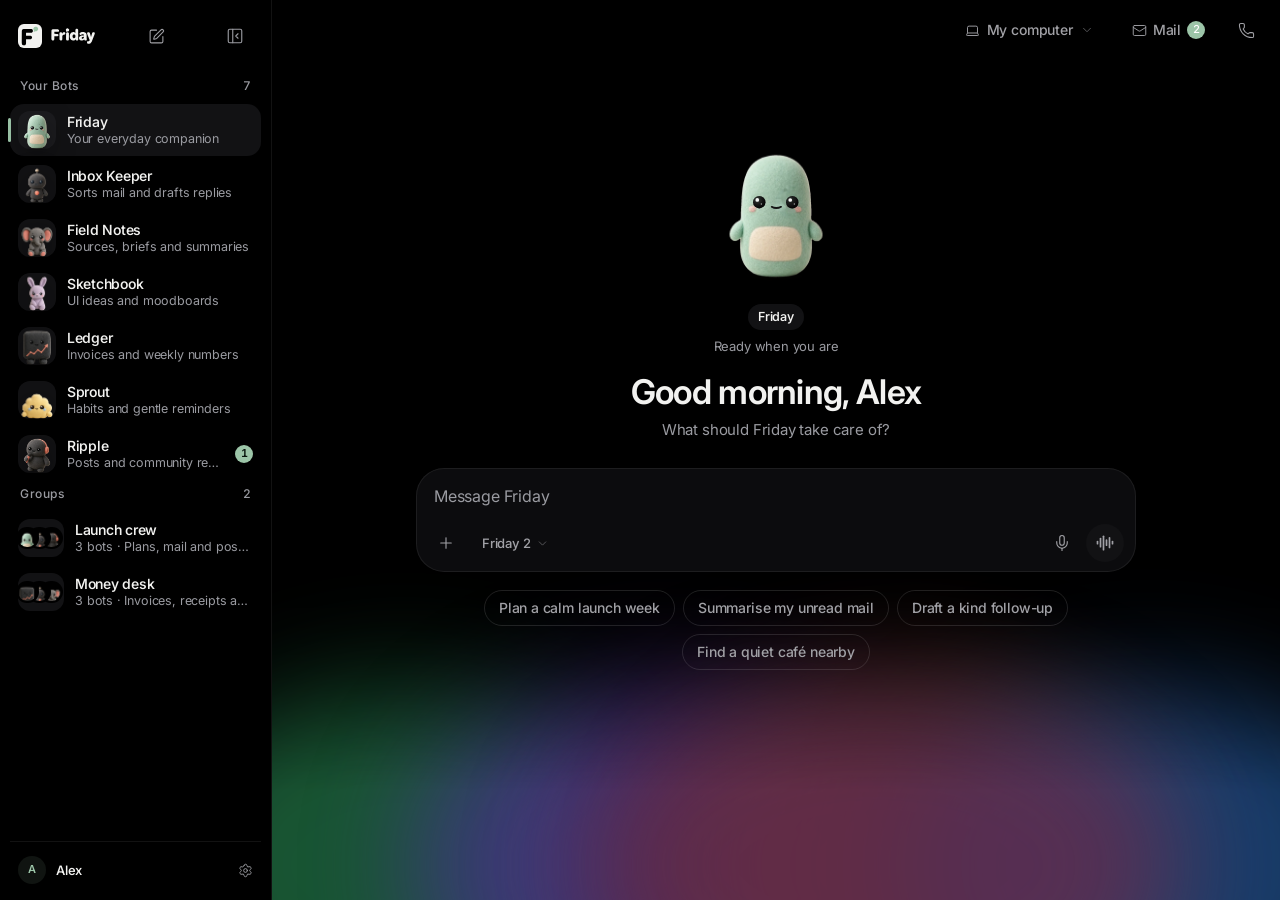
==== commit 647e9e8d: "Clean inpainted mascot faces, tuned rigs, working New bot/New group + group composer, mail filter fi" ====
--- a/index.html
+++ b/index.html
@@ -11,8 +11,8 @@
     <meta property="og:title" content="Friday" />
     <meta property="og:description" content="Friday — your calm, capable AI assistant." />
     <title>Friday</title>
-    <script type="module" crossorigin src="./assets/index-BjS57cCW.js"></script>
-    <link rel="stylesheet" crossorigin href="./assets/index-D_hqnTBp.css">
+    <script type="module" crossorigin src="./assets/index-Djs7YFXS.js"></script>
+    <link rel="stylesheet" crossorigin href="./assets/index-DYiJ7IIc.css">
   </head>
   <body>
     <div id="root"></div>
--- a/assets/index-DYiJ7IIc.css
+++ b/assets/index-DYiJ7IIc.css
@@ -0,0 +1 @@
+@font-face{font-family:Inter Variable;font-style:normal;font-display:swap;font-weight:100 900;src:url(./inter-cyrillic-ext-opsz-normal-CfYZpDVp.woff2)format("woff2-variations");unicode-range:U+460-52F,U+1C80-1C8A,U+20B4,U+2DE0-2DFF,U+A640-A69F,U+FE2E-FE2F}@font-face{font-family:Inter Variable;font-style:normal;font-display:swap;font-weight:100 900;src:url(./inter-cyrillic-opsz-normal-BFQXbQ-f.woff2)format("woff2-variations");unicode-range:U+301,U+400-45F,U+490-491,U+4B0-4B1,U+2116}@font-face{font-family:Inter Variable;font-style:normal;font-display:swap;font-weight:100 900;src:url(./inter-greek-ext-opsz-normal-BmPQvyvo.woff2)format("woff2-variations");unicode-range:U+1F??}@font-face{font-family:Inter Variable;font-style:normal;font-display:swap;font-weight:100 900;src:url(./inter-greek-opsz-normal-BM0NlUE_.woff2)format("woff2-variations");unicode-range:U+370-377,U+37A-37F,U+384-38A,U+38C,U+38E-3A1,U+3A3-3FF}@font-face{font-family:Inter Variable;font-style:normal;font-display:swap;font-weight:100 900;src:url(./inter-vietnamese-opsz-normal-Ci9T9ieq.woff2)format("woff2-variations");unicode-range:U+102-103,U+110-111,U+128-129,U+168-169,U+1A0-1A1,U+1AF-1B0,U+300-301,U+303-304,U+308-309,U+323,U+329,U+1EA0-1EF9,U+20AB}@font-face{font-family:Inter Variable;font-style:normal;font-display:swap;font-weight:100 900;src:url(./inter-latin-ext-opsz-normal-DpK-iCPk.woff2)format("woff2-variations");unicode-range:U+100-2BA,U+2BD-2C5,U+2C7-2CC,U+2CE-2D7,U+2DD-2FF,U+304,U+308,U+329,U+1D00-1DBF,U+1E00-1E9F,U+1EF2-1EFF,U+2020,U+20A0-20AB,U+20AD-20C0,U+2113,U+2C60-2C7F,U+A720-A7FF}@font-face{font-family:Inter Variable;font-style:normal;font-display:swap;font-weight:100 900;src:url(./inter-latin-opsz-normal-BwkfbSeq.woff2)format("woff2-variations");unicode-range:U+??,U+131,U+152-153,U+2BB-2BC,U+2C6,U+2DA,U+2DC,U+304,U+308,U+329,U+2000-206F,U+20AC,U+2122,U+2191,U+2193,U+2212,U+2215,U+FEFF,U+FFFD}@font-face{font-family:Geist Mono Variable;font-style:normal;font-display:swap;font-weight:100 900;src:url(./geist-mono-cyrillic-ext-wght-normal-X_5orZeX.woff2)format("woff2-variations");unicode-range:U+460-52F,U+1C80-1C8A,U+20B4,U+2DE0-2DFF,U+A640-A69F,U+FE2E-FE2F}@font-face{font-family:Geist Mono Variable;font-style:normal;font-display:swap;font-weight:100 900;src:url(./geist-mono-cyrillic-wght-normal-DiZS0aHC.woff2)format("woff2-variations");unicode-range:U+301,U+400-45F,U+490-491,U+4B0-4B1,U+2116}@font-face{font-family:Geist Mono Variable;font-style:normal;font-display:swap;font-weight:100 900;src:url(./geist-mono-symbols2-wght-normal-CO5SzqOn.woff2)format("woff2-variations");unicode-range:U+2000-2001,U+2004-2008,U+200A,U+23B8-23BD,U+2500-259F}@font-face{font-family:Geist Mono Variable;font-style:normal;font-display:swap;font-weight:100 900;src:url(./geist-mono-vietnamese-wght-normal-DadHysG0.woff2)format("woff2-variations");unicode-range:U+102-103,U+110-111,U+128-129,U+168-169,U+1A0-1A1,U+1AF-1B0,U+300-301,U+303-304,U+308-309,U+323,U+329,U+1EA0-1EF9,U+20AB}@font-face{font-family:Geist Mono Variable;font-style:normal;font-display:swap;font-weight:100 900;src:url(./geist-mono-latin-ext-wght-normal-Bwz-egvJ.woff2)format("woff2-variations");unicode-range:U+100-2BA,U+2BD-2C5,U+2C7-2CC,U+2CE-2D7,U+2DD-2FF,U+304,U+308,U+329,U+1D00-1DBF,U+1E00-1E9F,U+1EF2-1EFF,U+2020,U+20A0-20AB,U+20AD-20C0,U+2113,U+2C60-2C7F,U+A720-A7FF}@font-face{font-family:Geist Mono Variable;font-style:normal;font-display:swap;font-weight:100 900;src:url(./geist-mono-latin-wght-normal-XN7g48iV.woff2)format("woff2-variations");unicode-range:U+??,U+131,U+152-153,U+2BB-2BC,U+2C6,U+2DA,U+2DC,U+304,U+308,U+329,U+2000-206F,U+20AC,U+2122,U+2191,U+2193,U+2212,U+2215,U+FEFF,U+FFFD}:root{--bg:#f6f3ec;--surface:#fffdf8;--surface-2:#eeeae1;--surface-3:#e6e1d6;--line:#28231417;--line-2:#28231424;--ink:#1d1c19;--ink-2:#5f5d56;--ink-3:#908d85;--accent:#5e7f68;--accent-ink:#fff;--accent-soft:#e4ece2;--lilac:#d9cceb;--glass:#fffdf8b8;--glass-line:#ffffffb3;--shadow-1:0 1px 2px #281e0a0d, 0 2px 8px #281e0a0a;--shadow-2:0 1px 1px #281e0a0a, 0 8px 24px -6px #281e0a1f, 0 24px 48px -16px #281e0a1a;--glow-a:#cfe0cf;--glow-b:#d9cceb;--glow-c:#f0dcc6;--glow-n:#ece9e2;--spring:linear(0, .006, .025 2.8%, .101 6.1%, .539 18.9%, .721 25.3%, .849 31.5%, .937 38.1%, .968 41.8%, .991 45.7%, 1.006 50.1%, 1.015 55%, 1.017 63.9%, 1.001 85.9%, 1);--spring-bouncy:linear(0, .009, .035 2.1%, .141 4.4%, .723 12.9%, .938 16.7%, 1.017, 1.077, 1.121, 1.149 24.3%, 1.159, 1.163, 1.161, 1.154 29.9%, 1.129 32.8%, 1.051 39.6%, 1.017 43.1%, .991, .977 51%, .974 53.8%, .975 57.1%, .997 69.8%, 1.003 76.9%, 1);--spring-smooth:linear(0, .034 1.9%, .123 4%, .373 8.6%, .618 13.4%, .792 18.3%, .903 23.6%, .966 29.4%, .997 36.4%, 1.008 45.1%, 1.004 62.3%, 1);--out:cubic-bezier(.2, .8, .2, 1);--t-spring:.56s;--t-smooth:.46s;--t-exit:.16s;--r-ctl:10px;--r-card:18px;--r-pop:22px;--r-cp:28px;--sb-w:264px;--lightningcss-light:initial;--lightningcss-dark: ;color-scheme:light}[data-theme=dark]{--bg:#000;--surface:#0d0d0e;--surface-2:#161618;--surface-3:#1f1f22;--line:#ffffff13;--line-2:#ffffff1f;--ink:#ecebe6;--ink-2:#a4a29c;--ink-3:#6a6964;--accent:#9cc0a6;--accent-ink:#0b140e;--accent-soft:#13201a;--lilac:#3a3150;--glass:#141416a8;--glass-line:#ffffff0f;--shadow-1:0 1px 2px #0009;--shadow-2:0 0 0 1px #ffffff0a, 0 12px 32px -8px #000c, 0 30px 60px -20px #000000b3;--glow-a:#1c3a27;--glow-b:#2e2546;--glow-c:#3a2a1c;--glow-n:#1a1a1c;--lightningcss-light: ;--lightningcss-dark:initial;color-scheme:dark}*{box-sizing:border-box;margin:0}html,body,#root{height:100%}body{background:var(--bg);color:var(--ink);letter-spacing:-.006em;font-feature-settings:"ss01", "cv11", "calt";-webkit-font-smoothing:antialiased;-moz-osx-font-smoothing:grayscale;text-rendering:optimizelegibility;transition:background-color .4s var(--out), color .4s var(--out);font:400 15px/1.6 Geist Variable,ui-sans-serif,system-ui,sans-serif}button,input,textarea{font:inherit;color:inherit;letter-spacing:inherit}button{cursor:pointer;-webkit-tap-highlight-color:transparent;background:0 0;border:0}a{color:inherit;-webkit-tap-highlight-color:transparent;text-decoration:none}::selection{background:color-mix(in oklab, var(--accent) 28%, transparent)}.tnum{font-variant-numeric:tabular-nums}.muted{color:var(--ink-3)}.small{font-size:13px}.grow{flex:1}em{letter-spacing:-.01em;font-family:Instrument Serif,serif;font-style:italic;font-weight:400}h1,h2,h3,h4{letter-spacing:-.022em;font-weight:560;line-height:1.2}.display{letter-spacing:-.02em;font:400 44px/1.05 Instrument Serif,serif}.display em{font-size:1em}.glass{background:var(--glass);-webkit-backdrop-filter:blur(22px)saturate(1.5);box-shadow:inset 0 0 0 1px var(--glass-line), var(--shadow-2)}.card{background:var(--surface);border:1px solid var(--line);border-radius:var(--r-card);box-shadow:var(--shadow-1)}[data-theme=dark] .card{box-shadow:none}.ib,.pill,.sb-item,.sb-new,.sb-search,.mi,.send,.seg button,.face-opt,.bot-card,.plug,.starter,.sw,.days button,.bp,.theme-row button,.sb-me,.sb-rec{transition:transform var(--t-spring) var(--spring-bouncy), background-color .2s var(--out), color .2s var(--out), box-shadow .25s var(--out), border-color .2s var(--out), opacity .2s var(--out)}:is(.ib,.pill,.sb-item,.sb-new,.sb-search,.mi,.send,.seg button,.face-opt,.starter,.days button,.bp,.theme-row button,.sb-me,.sb-rec):active:not(:disabled){transition-duration:90ms;transition-timing-function:var(--out);transform:scale(.95)}:is(.bot-card,.plug):active{transition-duration:90ms;transform:scale(.98)}.ib{width:36px;height:36px;color:var(--ink-2);border-radius:999px;place-items:center;display:inline-grid}.ib:hover,.ib.is-open{background:var(--surface-2);color:var(--ink)}.ib.sm{width:30px;height:30px}.ib.lg{background:var(--surface-2);width:56px;height:56px;color:var(--ink)}.ib.soft{color:var(--ink-2)}.ib .rot{transition:transform var(--t-spring) var(--spring-bouncy)}.ib.is-open .rot{transform:rotate(45deg)}.pill{height:36px;color:var(--ink-2);background:var(--surface);border:1px solid var(--line);white-space:nowrap;border-radius:999px;align-items:center;gap:7px;padding:0 14px;font-size:14px;font-weight:500;display:inline-flex}.pill:hover{color:var(--ink);border-color:var(--line-2)}.pill.sm{gap:5px;height:30px;padding:0 11px;font-size:13px}.pill.ghost{background:0 0;border-color:#0000}.pill.ghost:hover,.pill.ghost.is-open{background:var(--surface-2)}.pill.solid{background:var(--ink);color:var(--bg);border-color:#0000}.pill.solid:hover{color:var(--bg);box-shadow:0 6px 18px -6px color-mix(in oklab, var(--ink) 50%, transparent)}.pill.solid:disabled{opacity:.35;cursor:default;box-shadow:none}.pill.solid.ok{background:var(--accent);color:var(--accent-ink);opacity:1}.pill.wide{justify-content:center;width:100%;height:46px;font-size:15px}.pill.tag{background:var(--accent-soft);height:28px;color:var(--accent);border:0;font-size:12.5px}.chev{transition:transform var(--t-spring) var(--spring-bouncy);opacity:.6}.is-open>.chev,.is-open .chev{transform:rotate(180deg)}kbd{color:var(--ink-3);background:var(--surface-2);border-radius:6px;margin-left:auto;padding:3px 6px;font:500 11px/1 Geist Variable}.pop-wrap{display:inline-flex;position:relative}.pop{z-index:60;border-radius:var(--r-pop);transform-origin:0 0;min-width:240px;animation:pop-in var(--t-spring) var(--spring) both;padding:6px;position:absolute}.pop.side-bottom{top:calc(100% + 8px)}.pop.side-top{transform-origin:0 100%;bottom:calc(100% + 8px)}.pop.align-start{left:0}.pop.align-end{transform-origin:100% 0;right:0}.pop.side-top.align-end{transform-origin:100% 100%}.pop.out{animation:pop-out var(--t-exit) var(--out) both}@keyframes pop-in{0%{opacity:0;transform:translateY(16px)scale(.96)}to{opacity:1;transform:none}}@keyframes pop-out{to{opacity:0;filter:blur(4px);transform:translateY(-4px)scale(.97)}}.side-top{--dy:6px}.pop-label{color:var(--ink-3);letter-spacing:.01em;padding:8px 10px 4px;font-size:12px;font-weight:550}.pop-sep{background:var(--line);height:1px;margin:6px 4px}.mi{text-align:left;border-radius:14px;align-items:center;gap:11px;width:100%;padding:8px 10px;font-size:14px;display:flex}.mi:hover{background:color-mix(in oklab, var(--ink) 6%, transparent)}.mi.on{background:color-mix(in oklab, var(--accent) 12%, transparent)}.mi-ic{background:var(--surface-2);width:30px;height:30px;color:var(--ink-2);border-radius:10px;flex:none;place-items:center;display:grid}.mi-ic:has(.mascot){background:0 0}.mi-t{flex-direction:column;flex:1;line-height:1.3;display:flex}.mi-t b{font-weight:520}.mi-t small{color:var(--ink-3);font-size:12.5px}.tick{color:var(--accent)}.pop>*{animation:item-in .4s var(--spring) both}.pop>:nth-child(2){animation-delay:20ms}.pop>:nth-child(3){animation-delay:40ms}.pop>:nth-child(4){animation-delay:60ms}.pop>:nth-child(n+5){animation-delay:80ms}@keyframes item-in{0%{opacity:0;transform:translateY(-3px)}}.theme-row{grid-template-columns:repeat(3,1fr);gap:4px;padding:4px;display:grid}.theme-row button{color:var(--ink-2);background:var(--surface-2);border-radius:14px;flex-direction:column;align-items:center;gap:4px;padding:10px 4px;font-size:12.5px;display:flex}.theme-row button.on{background:var(--ink);color:var(--bg)}.seg{grid-template-columns:repeat(var(--n), 1fr);background:var(--surface-2);border:1px solid var(--line);border-radius:999px;padding:3px;display:inline-grid;position:relative}.seg button{z-index:1;height:30px;color:var(--ink-3);border-radius:999px;justify-content:center;align-items:center;gap:6px;padding:0 14px;font-size:13.5px;font-weight:520;display:inline-flex;position:relative}.seg button.on,.seg button:hover{color:var(--ink)}.seg-thumb{width:calc((100% - 6px) / var(--n));background:var(--surface);box-shadow:0 1px 2px #0000000f, 0 2px 8px -2px #00000014, inset 0 0 0 1px var(--line);transform:translateX(calc(var(--i) * 100%));transition:transform var(--t-spring) var(--spring-bouncy);border-radius:999px;position:absolute;top:3px;bottom:3px;left:3px}[data-theme=dark] .seg-thumb{background:var(--surface-3)}.sw{background:var(--surface-3);border-radius:999px;flex:none;width:40px;height:24px;position:relative}.sw i{width:18px;height:18px;transition:transform var(--t-spring) var(--spring-bouncy), width .2s var(--out);background:#fff;border-radius:999px;position:absolute;top:3px;left:3px;box-shadow:0 1px 3px #0000002e}.sw:active i{width:22px}.sw.on{background:var(--accent)}.sw.on i{transform:translate(16px)}.sw.on:active i{transform:translate(12px)}.app{grid-template-columns:var(--sb-w) 1fr;height:100dvh;display:grid;overflow:hidden}.sb{border-right:1px solid var(--line);background:var(--bg);z-index:40;flex-direction:column;gap:2px;min-height:0;padding:14px 12px;display:flex}.sb-top{justify-content:space-between;align-items:center;padding:2px 6px 14px;display:flex}.sb-brand{color:var(--ink);align-items:center;gap:9px;display:flex}.mark .mark-bg{fill:var(--ink)}.mark .mark-f{fill:var(--bg)}.mark .mark-dot{fill:var(--accent)}.sb-close{display:none}.sb-new,.sb-search{height:38px;color:var(--ink);border-radius:12px;align-items:center;gap:10px;padding:0 12px;font-size:14px;font-weight:520;display:flex}.sb-new{background:var(--surface);border:1px solid var(--line);box-shadow:var(--shadow-1);margin-bottom:2px}.sb-search{color:var(--ink-2)}.sb-search:hover{background:var(--surface-2)}.sb-nav{flex-direction:column;gap:1px;margin-top:10px;display:flex}.sb-item{height:38px;color:var(--ink-2);border-radius:12px;align-items:center;gap:11px;padding:0 12px;font-size:14px;font-weight:500;display:flex;position:relative}.sb-item:hover{background:color-mix(in oklab, var(--ink) 5%, transparent);color:var(--ink)}.sb-item.on{background:var(--surface);color:var(--ink);box-shadow:inset 0 0 0 1px var(--line)}[data-theme=dark] .sb-item.on{background:var(--surface-2)}.sb-item.on svg{color:var(--accent)}.sb-sec{color:var(--ink-3);margin:22px 12px 6px;font-size:12px;font-weight:550}.sb-recents{flex-direction:column;flex:1;gap:1px;min-height:0;display:flex;overflow:auto}.sb-rec{color:var(--ink-2);white-space:nowrap;text-overflow:ellipsis;border-radius:10px;padding:7px 12px;font-size:13.5px;overflow:hidden}.sb-rec:hover{background:color-mix(in oklab, var(--ink) 5%, transparent);color:var(--ink)}.sb-rec.on{color:var(--ink)}.sb .pop-wrap{display:flex}.sb .pop{width:100%}.sb-me{text-align:left;border-radius:14px;align-items:center;gap:10px;width:100%;padding:8px;display:flex}.sb-me:hover,.sb-me.is-open{background:var(--surface-2)}.av{background:var(--accent-soft);width:34px;height:34px;color:var(--accent);border-radius:999px;flex:none;place-items:center;font-size:12.5px;font-weight:600;display:grid}.sb-me-t{flex-direction:column;min-width:0;line-height:1.25;display:flex}.sb-me-t b{font-size:13.5px;font-weight:540}.sb-me-t small{color:var(--ink-3);font-size:12px}.scrim,.nav-btn{display:none}.main{min-width:0;min-height:0;position:relative;overflow:hidden}.page{height:100%;animation:page-in var(--t-smooth) var(--spring-smooth) both}@keyframes page-in{0%{opacity:0;filter:blur(8px);transform:translateY(12px)}}.frame{height:100%;position:relative}.scroller{scroll-behavior:smooth;height:100%;overflow:hidden auto}.hdr{z-index:30;justify-content:space-between;align-items:center;gap:12px;height:64px;padding:0 20px;display:flex;position:sticky;top:0}.hdr:before{content:"";z-index:-1;background:color-mix(in oklab, var(--bg) 72%, transparent);-webkit-backdrop-filter:blur(20px)saturate(1.6);border-bottom:1px solid var(--line);opacity:0;transition:opacity .35s var(--out);position:absolute;inset:0}.hdr.scrolled:before{opacity:1}.hdr-l,.hdr-r{align-items:center;gap:8px;min-width:0;display:flex}.hdr-title{opacity:0;transition:opacity .3s var(--out), transform .4s var(--spring);font-size:16px;font-weight:560;transform:translateY(4px)}.hdr.scrolled .hdr-title,.profile-hdr .hdr-title,.ib+.hdr-title{opacity:1;transform:none}.wrap{max-width:1080px;margin:0 auto;padding:8px 32px 96px}.wrap.narrow{max-width:760px}.intro{padding:28px 0}.intro p{color:var(--ink-2);max-width:520px;margin-top:8px;font-size:16px}[style*=--d]{animation:rise .6s var(--spring) both;animation-delay:calc(var(--d) * 35ms + 60ms)}@keyframes rise{0%{opacity:0;transform:translateY(10px)scale(.985)}}.hero{text-align:center;z-index:2;flex-direction:column;justify-content:center;align-items:center;min-height:calc(100dvh - 64px);padding:0 24px 16vh;display:flex;position:relative}.greet{letter-spacing:-.02em;margin-top:18px;font:400 44px/1.1 Instrument Serif,serif}.greet span{color:var(--ink-2)}.greet em{color:var(--ink)}.sub{color:var(--ink-3);margin:6px 0 28px;font-size:16px}.hero .composer{text-align:left;width:min(720px,100%)}.starters{flex-wrap:wrap;justify-content:center;gap:8px;max-width:720px;margin-top:18px;display:flex}.composer{border-radius:var(--r-cp);transition:box-shadow .35s var(--out), transform var(--t-spring) var(--spring);padding:14px 12px 10px 18px}.composer textarea{resize:none;background:0 0;border:0;outline:0;width:100%;min-height:26px;padding:2px 0 8px;font-size:16px;line-height:1.5}.composer textarea::placeholder{color:var(--ink-3)}.cp-row{align-items:center;gap:6px;margin-left:-6px;display:flex}.chip-bot{height:32px;padding:0 10px 0 4px;font-size:13px}.send{background:var(--surface-2);width:38px;height:38px;color:var(--ink-2);border-radius:999px;place-items:center;display:grid}.send.ready{background:var(--ink);color:var(--bg);animation:send-pop .5s var(--spring-bouncy)}@keyframes send-pop{0%{transform:scale(.7)}}.send:disabled{cursor:default}.face-float{flex-direction:column;align-items:center;gap:6px;display:flex}.face-name{background:var(--surface);border:1px solid var(--line);box-shadow:var(--shadow-1);border-radius:999px;padding:3px 10px;font-size:12.5px;font-weight:560}.face-status{color:var(--ink-3);animation:status-in .5s var(--spring) both;align-items:center;gap:6px;font-size:13px;display:inline-flex}@keyframes status-in{0%{opacity:0;filter:blur(3px);transform:translateY(4px)}}.spin-dot{background:var(--accent);border-radius:99px;width:7px;height:7px;animation:1.2s ease-in-out infinite breathe-dot}@keyframes breathe-dot{50%{opacity:.5;transform:scale(.55)}}.face-sticky{z-index:5;pointer-events:none;justify-content:center;padding:4px 0 18px;display:flex;position:sticky;top:64px}.face-sticky .face-float{pointer-events:auto}.face-sticky .face-status{background:color-mix(in oklab, var(--bg) 80%, transparent);-webkit-backdrop-filter:blur(10px);backdrop-filter:blur(10px);border-radius:999px;padding:2px 10px}.thread{z-index:2;max-width:760px;margin:0 auto;padding:0 24px;position:relative}.msg{animation:rise .6s var(--spring) both;margin:0 0 22px}.msg.user{justify-content:flex-end;display:flex}.bubble{background:var(--surface-2);border-radius:22px 22px 6px;max-width:80%;padding:11px 16px;font-size:15.5px}.trail{height:30px;color:var(--ink-3);align-items:center;padding:0 10px 0 0;font-size:13.5px;font-weight:500;display:inline-flex}.trail-h{align-items:center;gap:4px;display:inline-flex}.trail .chev{transition:transform .45s var(--spring-bouncy)}.trail.open .chev{transform:rotate(90deg)}.shimmer{background:linear-gradient(90deg, var(--ink-3) 0%, var(--ink-3) 35%, var(--ink) 50%, var(--ink-3) 65%, var(--ink-3) 100%);color:#0000;background-size:250% 100%;-webkit-background-clip:text;background-clip:text;animation:1.8s linear infinite shimmer}@keyframes shimmer{0%{background-position:100% 0}to{background-position:-150% 0}}.trail-body{transition:grid-template-rows .5s var(--spring-smooth), opacity .3s var(--out);opacity:0;grid-template-rows:0fr;display:grid}.trail-body.open{opacity:1;grid-template-rows:1fr}.trail-body>div{border-left:1.5px solid var(--line-2);margin:4px 0 14px 6px;padding-left:16px;overflow:hidden}.step{color:var(--ink-2);animation:rise .5s var(--spring) both;align-items:center;gap:10px;padding:4px 0;font-size:13.5px;display:flex;position:relative}.step-dot{background:var(--bg);width:15px;height:15px;box-shadow:inset 0 0 0 1.5px var(--line-2);border-radius:99px;place-items:center;display:grid;position:absolute;left:-24px}.step.ok .step-dot{background:var(--accent);color:var(--accent-ink);box-shadow:none;animation:send-pop .5s var(--spring-bouncy)}.step.now{color:var(--ink)}.step.now .step-dot:after{content:"";background:var(--accent);border-radius:99px;width:6px;height:6px;animation:1.1s infinite breathe-dot}.rich{color:var(--ink);font-size:16px;line-height:1.7}.rich p{margin:0 0 14px}.rich strong{font-weight:600}.rich .plan{border-radius:16px;margin:0 0 16px;padding:4px 0;list-style:none}.rich .plan li{border-bottom:1px solid var(--line);padding:9px 0 9px 18px;position:relative}.rich .plan li:last-child{border:0}.rich .plan li:before{content:"";background:var(--accent);opacity:.7;border-radius:99px;width:6px;height:6px;position:absolute;top:19px;left:2px}.caret{background:var(--accent);vertical-align:middle;border-radius:99px;width:8px;height:8px;margin-left:4px;animation:.9s infinite breathe-dot;display:inline-block}.acts{animation:rise .5s var(--spring) both;align-items:center;gap:2px;margin-top:4px;display:flex}.acts .pill{margin-left:8px}.spacer{height:190px}.dock{z-index:10;flex-direction:column;align-items:center;padding:0 24px 14px;display:flex;position:absolute;bottom:0;left:0;right:0}.dock .composer{width:min(760px,100%);animation:rise .6s var(--spring) both}.fine{color:var(--ink-3);margin-top:8px;font-size:12px}.peek{z-index:1;pointer-events:auto;animation:peek-in 1s var(--spring) .35s both;position:absolute;bottom:-70px;left:-38px;transform:rotate(9deg)}@keyframes peek-in{0%{opacity:0;transform:translate(-60px,80px)rotate(20deg)}}.glow i{filter:blur(70px);opacity:.75;width:60%;height:90%;transition:background-color 1.4s var(--out), opacity 1.4s var(--out);will-change:transform;border-radius:50%;position:absolute;bottom:-30%}.glow i:first-child{background:var(--glow-a);animation:18s ease-in-out infinite drift1;left:-5%}.glow i:nth-child(2){background:var(--glow-b);animation:22s ease-in-out infinite drift2;left:25%}.glow i:nth-child(3){background:var(--glow-c);opacity:.5;animation:20s ease-in-out infinite drift3;left:55%}@keyframes drift1{50%{transform:translate(18%,-8%)scale(1.15)}}@keyframes drift2{50%{transform:translate(-14%,-12%)scale(.9)}}@keyframes drift3{50%{transform:translate(-10%,6%)scale(1.2)}}.glow.focus i{opacity:.9}.glow.busy i{opacity:1;animation-duration:7s,8s,9s}.glow.busy i:first-child{animation-duration:7s}.glow.busy i:nth-child(2){animation-duration:8s}.glow.busy i:nth-child(3){animation-duration:9s}.glow.calm i{background:var(--glow-n);opacity:.9}[data-theme=dark] .glow i{opacity:.55}[data-theme=dark] .glow.calm i{opacity:.7}.call{z-index:70;background:color-mix(in oklab, var(--bg) 40%, transparent);-webkit-backdrop-filter:blur(14px);backdrop-filter:blur(14px);animation:fade .3s var(--out) both;place-items:center;display:grid;position:absolute;inset:0}@keyframes fade{0%{opacity:0}}.call-card{width:min(360px,100% - 32px);animation:pop-in .6s var(--spring) both;border-radius:32px;flex-direction:column;align-items:center;gap:6px;padding:32px 24px 24px;display:flex}.call-card h2{margin-top:10px;font:400 32px/1.1 Instrument Serif,serif}.call-card p{color:var(--ink-3);font-size:14px}.wave{align-items:center;gap:5px;height:28px;margin:14px 0 18px;display:flex}.wave i{background:var(--accent);width:5px;height:100%;animation:1s ease-in-out infinite wave;animation-delay:calc(var(--i) * .12s);transform-origin:50%;border-radius:9px}@keyframes wave{0%,to{transform:scaleY(.25)}50%{transform:scaleY(1)}}.call-acts{gap:16px;display:flex}.ib.end{color:#fff;background:#d9705f}.ib.end:hover{color:#fff;background:#c85f4e}.mascot{cursor:default;flex:none;display:inline-block;position:relative}.mascot[onclick],.pf-stage .mascot,.face-float .mascot,.peek .mascot{cursor:pointer}.mascot-body{transform-origin:50% 92%;will-change:transform;animation:4.2s ease-in-out infinite breathe;position:absolute;inset:0}.mascot svg{-webkit-user-select:none;user-select:none;-webkit-user-drag:none;width:100%;height:100%;position:absolute;inset:0}.mascot img{filter:drop-shadow(0 6px 10px #3c281424)}[data-theme=dark] .mascot img{filter:drop-shadow(0 6px 14px #0009)}@keyframes breathe{0%,to{transform:translateY(0)scale(1)}50%{transform:translateY(-2.5%)scale(1.012,.99)}}.mascot .lid{transition:transform 90ms ease-in;transform:scaleY(0)}.mascot .lid.shut{transform:scaleY(1)}.mascot .lid-low{transition:transform .35s var(--spring);transform:scaleY(0)}.mascot .happy-arc{opacity:0;transition:opacity .2s var(--out)}.mascot .bead{transition:opacity .15s}.mascot .mouth{transition:d .38s var(--spring-bouncy)}.mascot .brows{opacity:0;transition:opacity .25s var(--out)}.think-dots{opacity:0;gap:3px;transition:opacity .3s;display:flex;position:absolute;top:2%;right:-4%}.think-dots i{aspect-ratio:1;background:var(--ink-3);border-radius:99px;width:max(4px,6%);animation:1.1s infinite breathe-dot}.think-dots i:nth-child(2){animation-delay:.15s}.think-dots i:nth-child(3){animation-delay:.3s}.mood-thinking .think-dots{opacity:1}.mood-thinking .mascot-body{animation:2.6s ease-in-out infinite sway}@keyframes sway{0%,to{transform:rotate(-3deg)}50%{transform:rotate(3deg)translateY(-1.5%)}}.mood-typing .mascot-body{animation:1.6s ease-in-out infinite attentive}@keyframes attentive{0%,to{transform:translateY(0)rotate(-1deg)}50%{transform:translateY(-1.5%)rotate(1deg)scale(1.015)}}.mood-talking .mascot-body{animation:.45s ease-in-out infinite talkbob}@keyframes talkbob{50%{transform:translateY(-1.5%)scale(1.01,.99)}}.mood-done .mascot-body{animation:hop .9s var(--spring-bouncy) both, breathe 4.2s ease-in-out .9s infinite}@keyframes hop{0%{transform:translateY(0)scale(1)}25%{transform:translateY(2%)scale(1.06,.92)}55%{transform:translateY(-10%)scale(.96,1.05)}to{transform:none}}.mood-done .bead,.mood-poke .bead{opacity:0}.mood-done .happy-arc,.mood-poke .happy-arc{opacity:1}.mood-error .mascot-body{animation:shrink .6s var(--spring) both, shiver 3s ease-in-out .6s infinite}@keyframes shrink{to{transform:scale(.93)translateY(3%)}}@keyframes shiver{0%,to{transform:scale(.93)translateY(3%)}50%{transform:scale(.93)translateY(3%)rotate(-1.5deg)}}.mood-error .brows{opacity:1}.mood-poke .mascot-body{animation:squish .7s var(--spring-bouncy) both}@keyframes squish{0%{transform:scale(1)}20%{transform:scale(1.12,.86)}45%{transform:scale(.92,1.1)translateY(-6%)}to{transform:none}}.sparkle{color:#e9b949;pointer-events:none;animation:sparkle .9s var(--spring) both;font-size:max(12px,22%);position:absolute;top:4%;right:2%}@keyframes sparkle{0%{opacity:0;transform:scale(.2)rotate(-40deg)}30%{opacity:1;transform:scale(1.2)rotate(10deg)}to{opacity:0;transform:translate(30%,-60%)scale(.7)rotate(40deg)}}.mascot.bounce .mascot-body{animation:squish .7s var(--spring-bouncy) both}.bot-grid{grid-template-columns:repeat(auto-fill,minmax(230px,1fr));gap:14px;display:grid}.bot-card{text-align:left;flex-direction:column;gap:10px;padding:14px;display:flex}.bot-card:hover{border-color:var(--line-2);box-shadow:var(--shadow-2);transform:translateY(-2px)}.bot-stage{background:radial-gradient(120% 90% at 50% 100%, var(--surface-2), transparent 70%);border-radius:12px;place-items:center;height:168px;display:grid;overflow:hidden}.bot-card:hover .mascot-body{animation:squish .7s var(--spring-bouncy) both}.bot-meta{flex-direction:column;padding:0 2px;line-height:1.35;display:flex}.bot-meta b{font-size:15.5px;font-weight:560}.bot-meta span{color:var(--ink-3);font-size:13.5px}.bot-foot{color:var(--ink-2);border-top:1px solid var(--line);align-items:center;gap:7px;padding:8px 2px 0;font-size:12.5px;display:flex}.dot-live{background:var(--accent);width:6px;height:6px;box-shadow:0 0 0 3px color-mix(in oklab, var(--accent) 18%, transparent);border-radius:99px}.bot-card.add{box-shadow:none;color:var(--ink-2);background:0 0;border-style:dashed;justify-content:center;align-items:center;gap:4px;min-height:250px}.bot-card.add span:last-child{color:var(--ink-3);font-size:13px}.add-ic{background:var(--surface-2);border-radius:99px;place-items:center;width:52px;height:52px;margin-bottom:8px;display:grid}.profile{flex-direction:column;gap:16px;max-width:820px;padding-top:16px;display:flex}.pf-hero{grid-template-columns:240px 1fr;align-items:center;gap:24px;padding:20px;display:grid}.pf-stage{background:radial-gradient(90% 70% at 50% 85%, var(--accent-soft), transparent 70%), var(--surface-2);border-radius:14px;place-items:center;height:250px;display:grid}.pf-fields{flex-direction:column;gap:14px;display:flex}.fld{flex-direction:column;gap:6px;display:flex}.fld>span{color:var(--ink-3);align-items:center;gap:5px;font-size:12.5px;font-weight:550;display:inline-flex}.fld input,.instr{border:1px solid var(--line-2);background:var(--bg);width:100%;transition:border-color .2s, box-shadow .25s var(--out);border-radius:12px;outline:0;padding:11px 14px;font-size:15px}.fld input:focus,.instr:focus{border-color:color-mix(in oklab, var(--accent) 55%, transparent);box-shadow:0 0 0 4px color-mix(in oklab, var(--accent) 12%, transparent)}.pf-fields .fld:first-child input{padding:8px 14px;font:400 30px/1.15 Instrument Serif,serif}.pad{padding:20px}.card-h{justify-content:space-between;align-items:baseline;margin-bottom:14px;display:flex}.card-h h3{font-size:16px}.faces{grid-template-columns:repeat(auto-fill,minmax(92px,1fr));gap:8px;display:grid}.face-opt{color:var(--ink-2);border:1px solid #0000;border-radius:16px;flex-direction:column;align-items:center;gap:4px;padding:12px 4px 8px;font-size:12.5px;display:flex;position:relative}.face-opt .mascot-body{inset:0}.face-opt:hover{background:var(--surface-2)}.face-opt.on{background:var(--accent-soft);border-color:color-mix(in oklab, var(--accent) 35%, transparent);color:var(--ink);font-weight:540}.face-check{background:var(--accent);width:18px;height:18px;color:var(--accent-ink);animation:send-pop .5s var(--spring-bouncy);border-radius:99px;place-items:center;display:grid;position:absolute;top:7px;right:7px}.play{border-top:1px solid var(--line);flex-direction:column;gap:8px;margin-top:16px;padding-top:14px;display:flex}.play-row,.hint-row,.chips{flex-wrap:wrap;gap:6px;display:flex}.instr{resize:vertical;min-height:140px;line-height:1.6}.hint-row{margin-top:10px}.sched-day{margin:0 4px 10px}.list{padding:4px}.row{border-radius:14px;align-items:center;gap:14px;padding:12px;display:flex}.time{width:52px;font-size:15px;font-weight:560}.row-t{flex-direction:column;flex:1;min-width:0;line-height:1.35;display:flex}.row-t b{font-weight:530}.row-t small{color:var(--ink-3);font-size:13px}.routine.off .time,.routine.off .row-t,.routine.off .mascot{opacity:.45;transition:opacity .3s}.sheet-scrim{z-index:80;background:color-mix(in oklab, var(--bg) 35%, #0000002e);-webkit-backdrop-filter:blur(6px);backdrop-filter:blur(6px);animation:fade .25s var(--out) both;place-items:center;padding:16px;display:grid;position:fixed;inset:0}.sheet{width:min(540px,100%);animation:sheet-in .6s var(--spring) both;border-radius:28px;flex-direction:column;gap:16px;padding:22px;display:flex}@keyframes sheet-in{0%{opacity:0;filter:blur(6px);transform:translateY(24px)scale(.96)}}.sheet-h{justify-content:space-between;align-items:center;display:flex}.sheet-h h3{font:400 28px/1.1 Instrument Serif,serif}.sheet .fld input{background:var(--surface)}.fld-row{align-items:flex-start;gap:14px;display:flex}.fld-row .fld:first-child{flex:none;width:130px}.bot-pick{scrollbar-width:none;gap:6px;padding:2px;display:flex;overflow-x:auto}.bp{color:var(--ink-2);border:1px solid var(--line);background:var(--surface);border-radius:14px;flex-direction:column;flex:none;align-items:center;gap:2px;padding:8px 10px;font-size:12px;display:flex}.bp.on{border-color:color-mix(in oklab, var(--accent) 45%, transparent);background:var(--accent-soft);color:var(--ink)}.days{gap:6px;display:flex}.days button{background:var(--surface);border:1px solid var(--line);width:38px;height:38px;color:var(--ink-2);border-radius:99px;font-size:13px;font-weight:550}.days button.on{background:var(--ink);color:var(--bg);border-color:#0000}.sheet-f{justify-content:flex-end;gap:8px;padding-top:4px;display:flex}.search{cursor:text;gap:8px;width:240px}.search input{background:0 0;border:0;outline:0;width:100%;font-size:14px}.plug-grid{grid-template-columns:repeat(auto-fill,minmax(300px,1fr));gap:12px;display:grid}.plug{align-items:center;gap:14px;padding:14px;display:flex}.plug:hover{border-color:var(--line-2);box-shadow:var(--shadow-2);transform:translateY(-2px)}.plug-ic{color:#2a2823;border-radius:13px;flex:none;place-items:center;width:44px;height:44px;font-size:16px;font-weight:640;display:grid;box-shadow:inset 0 0 0 1px #0000000d}[data-theme=dark] .plug-ic{filter:saturate(.8)brightness(.85)}.plug-ic.lg{border-radius:18px;width:64px;height:64px;font-size:22px}.plug-t{flex-direction:column;flex:1;min-width:0;line-height:1.35;display:flex}.plug-t b{font-weight:560}.plug-t small{color:var(--ink-3);font-size:13px}.badge{background:var(--surface-2);color:var(--ink-2);border-radius:99px;align-items:center;gap:4px;padding:4px 10px;font-size:12px;font-weight:550;display:inline-flex}.badge.ok{background:var(--accent-soft);color:var(--accent)}.drawer-scrim{z-index:50;background:color-mix(in oklab, var(--bg) 30%, #00000024);animation:fade .3s var(--out) both;position:absolute;inset:0}.drawer-scrim.out{animation:fade-out .22s var(--out) both}@keyframes fade-out{to{opacity:0}}.drawer{z-index:55;width:min(420px,100% - 20px);animation:drawer-in .6s var(--spring) both;border-radius:26px;flex-direction:column;gap:18px;padding:14px 22px 22px;display:flex;position:absolute;top:10px;bottom:10px;right:10px;overflow-y:auto}.drawer.out{animation:drawer-out .22s var(--out) both}@keyframes drawer-in{0%{transform:translate(105%)}}@keyframes drawer-out{to{opacity:.6;transform:translate(105%)}}.drawer-h{justify-content:flex-end;margin:0 -10px -6px 0;display:flex}.dr-hero{align-items:center;gap:16px;display:flex}.dr-hero h2{font:400 32px/1.1 Instrument Serif,serif}.dr-hero p{font-size:13.5px}.dr-long{color:var(--ink-2);font-size:15px}.dr-sec h4{color:var(--ink-3);margin-bottom:8px;font-size:12.5px;font-weight:550}.perm{border-bottom:1px solid var(--line);align-items:center;gap:10px;padding:9px 0;font-size:14.5px;display:flex}.perm svg{color:var(--accent)}.dr-bots{flex-wrap:wrap;gap:6px;display:flex}.dr-bots .pill{padding-left:4px}.dr-note{background:var(--accent-soft);color:var(--accent);border-radius:14px;align-items:flex-start;gap:10px;padding:12px 14px;font-size:13.5px;display:flex}.dr-note svg{flex:none;margin-top:2px}.dr-foot{margin-top:auto}.spin{animation:.8s linear infinite spin}@keyframes spin{to{transform:rotate(360deg)}}.skill-grid{grid-template-columns:repeat(auto-fill,minmax(240px,1fr));gap:12px;display:grid}.skill{flex-direction:column;gap:6px;padding:16px;transition:opacity .3s;display:flex}.skill.off{opacity:.62}.skill b{margin-top:8px;font-weight:560}.skill p{color:var(--ink-2);flex:1;font-size:14px;line-height:1.5}.skill-top{align-items:center;gap:10px;display:flex}.tag-s{color:var(--ink-3);border:1px solid var(--line);border-radius:99px;padding:2px 8px;font-size:12px}@media (width<=860px){.app{grid-template-columns:1fr}.sb{width:min(300px,86vw);transition:transform var(--t-smooth) var(--spring-smooth);box-shadow:var(--shadow-2);position:fixed;inset:0 auto 0 0;transform:translate(-102%)}.nav-open .sb{transform:none}.sb-close{display:inline-grid}.scrim{z-index:35;opacity:0;pointer-events:none;transition:opacity .3s var(--out);background:#00000038;display:block;position:fixed;inset:0}.nav-open .scrim{opacity:1;pointer-events:auto}.nav-btn{z-index:32;display:inline-grid;position:fixed;top:14px;left:10px}.hdr{height:64px;padding:0 12px 0 52px}.hide-sm,.seg-l{display:none}.seg button{padding:0 11px}.model-btn{padding:0 8px}.wrap{padding:0 16px 80px}.display,.greet{font-size:36px}.intro{padding:12px 0 20px}.hero{padding:0 16px 18vh}.peek{bottom:-84px;left:-54px}.peek .mascot{width:160px!important;height:238px!important}.pf-hero{grid-template-columns:1fr}.pf-stage{height:210px}.search{width:150px}.plug-grid,.skill-grid{grid-template-columns:1fr}.bot-grid{grid-template-columns:1fr 1fr;gap:10px}.bot-stage{height:120px}.bot-foot{font-size:11.5px}.bot-foot .tnum,.row .next{display:none}.fld-row{flex-direction:column}.fld-row .fld:first-child{width:100%}.sheet-scrim{place-items:end center;padding:8px}.sheet{border-radius:26px}.drawer{width:auto;max-height:86%;animation-name:drawer-up;inset:auto 8px 8px}.drawer.out{animation-name:drawer-down}@keyframes drawer-up{0%{transform:translateY(105%)}}@keyframes drawer-down{to{transform:translateY(105%)}}.dock{padding:0 10px 10px}.thread{padding:0 16px}}@media (prefers-reduced-motion:reduce){*,:before,:after{scroll-behavior:auto!important;transition-duration:1ms!important;animation-duration:1ms!important;animation-iteration-count:1!important;animation-delay:0s!important}.mascot-body,.glow i{animation:none!important}}.mascot .ground{fill:#3c281421;filter:blur(3px)}[data-theme=dark] .mascot .ground{fill:#000000b3}.mascot svg{overflow:visible}.face-sticky{background:linear-gradient(var(--bg) 70%, transparent);margin:0 -24px 8px;padding:0 0 26px}.dock:before{content:"";z-index:-1;background:linear-gradient(transparent, color-mix(in oklab, var(--bg) 85%, transparent) 45%);pointer-events:none;position:absolute;inset:-40px 0 0}.hero .face-float{margin-bottom:2px}.trail-body>div{border-left:0;margin:4px 0 14px;padding-left:28px;position:relative}.trail-body>div:before{content:"";background:var(--line-2);border-radius:2px;width:1.5px;position:absolute;top:12px;bottom:12px;left:7px}.step-dot{left:-28px}.sheet-scrim{-webkit-backdrop-filter:blur(3px);backdrop-filter:blur(3px);background:#1e190f1a}[data-theme=dark] .sheet-scrim{background:#0000008c}[data-theme=dark] .glow.busy i{opacity:.8}:root{--bg:#fff;--surface:#fff;--surface-2:#f4f4f3;--surface-3:#ebebe9;--line:#00000012;--line-2:#0000001f;--ink:#0b0b0c;--ink-2:#55555a;--ink-3:#94949a;--accent:#4e7a5e;--accent-ink:#fff;--accent-soft:#4e7a5e1a;--glass:#ffffffc7;--glass-line:#0000000f;--shadow-1:none;--shadow-2:0 0 0 1px #0000000d, 0 10px 30px -10px #00000024, 0 30px 60px -24px #0000001f;--glow-a:#d3e6d8;--glow-b:#e0d6f0;--glow-c:#f3e2d0;--glow-n:#efefee;--font:"Inter Variable", -apple-system, BlinkMacSystemFont, "SF Pro Text", system-ui, sans-serif;--sb-w:272px}[data-theme=dark]{--bg:#000;--surface:#000;--surface-2:#121214;--surface-3:#1c1c1f;--line:#ffffff12;--line-2:#ffffff1f;--ink:#f2f2f0;--ink-2:#a1a1a6;--ink-3:#626267;--accent:#9cc5a8;--accent-ink:#08130c;--accent-soft:#9cc5a81a;--glass:#121214b8;--glass-line:#ffffff12;--shadow-2:0 0 0 1px #ffffff0f, 0 16px 40px -12px #000000e6;--glow-a:#17301f;--glow-b:#241d38;--glow-c:#2e2116;--glow-n:#161618}body{font-family:var(--font);letter-spacing:-.011em;font-optical-sizing:auto;font-feature-settings:"cv11", "ss03", "cv05", "calt";font-size:15px}h1,h2,h3,h4,b,strong{letter-spacing:-.018em}.tnum,.time{font-variant-numeric:tabular-nums;font-feature-settings:"tnum", "cv11"}em{letter-spacing:inherit;font-family:inherit;font-size:1em;font-style:italic}.rich em{font-size:1em}.card{box-shadow:none}.sb{background:var(--bg);border-right:1px solid var(--line);padding:16px 10px 10px}.sb-top{padding:2px 8px 18px}.sb-sec{color:var(--ink-3);letter-spacing:0;justify-content:space-between;margin:4px 10px 8px;font-size:12px;font-weight:520;display:flex}.sb-bots{flex-direction:column;flex:1;gap:2px;min-height:0;margin:0 -2px;padding:0 2px;display:flex;overflow-y:auto}.sb-bot{text-align:left;color:var(--ink-2);transition:background-color .2s var(--out), transform var(--t-spring) var(--spring-bouncy);border-radius:14px;align-items:center;gap:11px;padding:7px 8px;display:flex;position:relative}.sb-bot:hover{background:var(--surface-2);color:var(--ink)}.sb-bot:active{transition-duration:90ms;transform:scale(.97)}.sb-bot.on{background:var(--surface-2);color:var(--ink)}.sb-bot.on:before{content:"";background:var(--accent);width:3px;animation:send-pop .5s var(--spring-bouncy);border-radius:3px;position:absolute;top:14px;bottom:14px;left:-2px}.sb-face{background:var(--surface-2);border-radius:12px;flex:none;place-items:center;width:38px;height:38px;display:grid;overflow:visible}.sb-bot.on .sb-face,.sb-bot:hover .sb-face{background:var(--surface-3)}.sb-face .mascot{margin-top:2px}.sb-face.plus{border:1px dashed var(--line-2);color:var(--ink-3);background:0 0}.sb-bt{flex-direction:column;min-width:0;line-height:1.3;display:flex}.sb-bt b{color:var(--ink);font-size:14px;font-weight:540}.sb-bt small{color:var(--ink-3);white-space:nowrap;text-overflow:ellipsis;font-size:12.5px;overflow:hidden}.sb-bot.add b{color:var(--ink-2);font-weight:500}.sb-badge{background:var(--accent);min-width:18px;height:18px;color:var(--accent-ink);border-radius:99px;place-items:center;margin-left:auto;padding:0 5px;font-size:11px;font-weight:600;display:grid}.sb-corner{border-top:1px solid var(--line);margin-top:8px;padding-top:8px}.sb-me{padding:6px 8px}.sb-me .av{width:28px;height:28px;font-size:11px}.sb-me-t{flex:1}.sb-me-t b{font-size:13px}.pop-head{align-items:center;gap:10px;padding:8px 8px 6px;display:flex}.pop-head span:last-child{flex-direction:column;min-width:0;line-height:1.3;display:flex}.pop-head b{font-size:13.5px;font-weight:560}.pop-head small{color:var(--ink-3);text-overflow:ellipsis;font-size:12px;overflow:hidden}.theme-row button{border:1px solid var(--line);background:0 0}.theme-row button.on{background:var(--ink);color:var(--bg);border-color:#0000}.hdr{height:60px;padding:0 16px 0 20px}.hdr-bot{align-items:center;gap:8px;margin-right:2px;padding-right:10px;font-size:14.5px;display:inline-flex}.hdr-bot b{font-weight:580}.hdr-bot .mascot{margin-top:1px}.seg.tabs{background:0 0;border-color:#0000;padding:2px}.seg.tabs button{height:32px;color:var(--ink-3);gap:6px;padding:0 12px;font-size:13.5px;font-weight:500}.seg.tabs button.on{color:var(--ink)}.seg.tabs .seg-thumb{width:calc((100% - 4px) / var(--n));background:var(--surface-2);box-shadow:none;top:2px;bottom:2px;left:2px}[data-theme=dark] .seg.tabs .seg-thumb{background:var(--surface-2)}.seg.tabs svg{opacity:.8}.pill{border-color:var(--line-2);background:0 0}.pill.ghost{border-color:#0000}.pill.on{background:var(--accent-soft);color:var(--accent);border-color:#0000}.col{z-index:2;max-width:720px;margin:0 auto;padding:18px 24px 120px;position:relative}.lead{padding:26px 0}.lead h1{letter-spacing:-.032em;font-size:30px;font-weight:620;line-height:1.1}.lead p{color:var(--ink-2);max-width:520px;margin-top:8px;font-size:15px}.day-h{color:var(--ink-3);margin:0 0 6px;font-size:12.5px;font-weight:500}.rows{flex-direction:column;display:flex}.row{border-bottom:1px solid var(--line);text-align:left;border-radius:0;align-items:center;gap:16px;padding:14px 4px;display:flex}.row+.row{box-shadow:none}.row:hover{background:0 0}a.row:hover .row-t b,.plug:hover b{color:var(--accent)}.row-t b{font-size:15px;font-weight:520}.row-t small{font-size:13.5px}.time{width:56px;color:var(--ink);font-size:15px;font-weight:540}.add-row{color:var(--ink-3);border-bottom:0;gap:8px;font-size:14px;transition:color .2s}.add-row:hover{color:var(--ink)}.empty{color:var(--ink-3);flex-direction:column;align-items:center;gap:10px;padding:40px;display:flex}.routine.off .time,.routine.off .row-t{opacity:.4}.skill.off .row-t{opacity:.5}.skill{opacity:1!important}.tag-s{border-color:var(--line-2);color:var(--ink-3)}.filter{margin-bottom:6px}.plug{padding:12px 4px}.plug:hover{box-shadow:none;border-color:var(--line);transform:none}.plug-ic{border-radius:12px;width:40px;height:40px;font-size:15px}[data-theme=dark] .plug-ic{color:var(--ink);filter:none;box-shadow:inset 0 0 0 1px var(--line);background:var(--surface-2)!important}.plug-ic{color:var(--ink);box-shadow:inset 0 0 0 1px var(--line);background:var(--surface-2)!important}.badge{color:var(--ink-3);border:1px solid var(--line-2);background:0 0}.badge.ok{background:var(--accent-soft);border-color:#0000;gap:6px}.badge .dot-live{width:5px;height:5px;box-shadow:none}.search{width:180px}.search.pill.sm{height:32px}.pf-hero{text-align:center;background:0 0;border:0;flex-direction:column;grid-template-columns:none;align-items:center;gap:4px;padding:20px 0 30px;display:flex}.pf-hero .mascot{margin-bottom:10px}.pf-name{font:620 30px/1.15 var(--font);letter-spacing:-.032em;text-align:center;background:0 0;border:0;border-radius:10px;outline:0;width:100%;padding:2px 8px;transition:background-color .2s}.pf-title{color:var(--ink-2);text-align:center;background:0 0;border:0;border-radius:8px;outline:0;width:100%;padding:2px 8px;font-size:15px}.pf-name:hover,.pf-title:hover,.pf-name:focus,.pf-title:focus{background:var(--surface-2)}.pf-hero p{margin-top:8px}.sec{border-top:1px solid var(--line);padding:22px 0}.sec-h{justify-content:space-between;align-items:baseline;margin-bottom:14px;display:flex}.sec-h h3{font-size:15px;font-weight:580}.faces{grid-template-columns:repeat(auto-fill,minmax(84px,1fr));gap:4px}.face-opt{border-radius:16px;padding:10px 2px 8px}.face-opt .mascot{height:64px!important}.face-opt.on{background:var(--surface-2);border-color:#0000}.face-opt.on span{color:var(--accent)}.instr,.fld input{border-color:var(--line-2);background:0 0;border-radius:14px}.hint{margin-top:10px}.greet{font:620 34px/1.1 var(--font);letter-spacing:-.034em;margin-top:14px}.sub{margin:8px 0 26px;font-size:15px}.face-name{background:var(--surface-2);box-shadow:none;border:0;font-weight:560}.model-btn{color:var(--ink-2);font-weight:520}.composer{background:color-mix(in oklab, var(--surface-2) 70%, transparent);box-shadow:inset 0 0 0 1px var(--line);-webkit-backdrop-filter:blur(22px)}[data-theme=light] .composer{box-shadow:inset 0 0 0 1px var(--line-2), 0 10px 30px -14px #0000002e;background:#ffffffd9}.composer.focus{box-shadow:inset 0 0 0 1px color-mix(in oklab, var(--accent) 40%, transparent), 0 0 0 4px var(--accent-soft)}.starter{background:0 0}.bubble{background:var(--surface-2)}.peek{opacity:.95}.glow{z-index:0;height:52vh}.frame .glow{position:absolute}[data-theme=light] .glow i{opacity:.85}.rich .plan li{border-color:var(--line)}.sheet{gap:14px}.sheet-h{justify-content:flex-start;gap:10px}.sheet-h h3{font:600 18px/1.2 var(--font);letter-spacing:-.02em;flex:1}.sheet-f{align-items:center}.dr-hero h2{font:620 26px/1.1 var(--font);letter-spacing:-.03em}.days button{border-color:var(--line-2);background:0 0}.drawer-scrim{background:#0000000f}[data-theme=dark] .drawer-scrim{background:#00000080}.dr-note{background:var(--accent-soft)}.call-card h2{font:620 26px/1.1 var(--font);letter-spacing:-.03em}@media (width<=860px){.hdr{gap:6px;padding:0 10px 0 52px}.hdr-bot b{display:none}.hdr-bot{padding-right:2px}.seg.tabs button{padding:0 9px}.seg.tabs .seg-l{display:none}.col{padding:6px 18px 100px}.lead{padding:14px 0 18px}.lead h1{font-size:26px}.greet{font-size:28px}.search{width:40px;padding:0 12px}.search input{display:none}.hdr-r .pill.solid.sm{gap:0;padding:0 10px;font-size:0}.hdr-r .pill.solid.sm svg{width:16px;height:16px}.tag-s{display:none}}[data-theme=dark] .mascot svg{filter:drop-shadow(0 0 .6px #ffffff73)drop-shadow(0 -2px 8px #ffffff0d)}[data-theme=dark] .sw.on i{background:#08130c}.row.skill{flex-direction:row;align-items:center;gap:16px;padding:14px 4px}.row.skill .row-t{flex:1}.drawer,.sheet,.pop{background:color-mix(in oklab, var(--bg) 90%, transparent)}[data-theme=dark] .drawer,[data-theme=dark] .sheet,[data-theme=dark] .pop{background:#101012eb}.sw{box-shadow:inset 0 0 0 1px var(--line-2)}[data-theme=light] .sw:not(.on){background:#e4e4e2}:root{--g1:#a9ddbb;--g2:#c9b9f6;--g3:#f8c9a3;--g4:#afcff5;--g5:#f1bcd2;--g-calm:#ededea;--g-op:.9}[data-theme=dark]{--g1:#1f6b40;--g2:#45338a;--g3:#6e4423;--g4:#1f4c85;--g5:#62294b;--g-calm:#262629;--g-op:.8}.glow{pointer-events:none;z-index:0;height:48vh;position:absolute;bottom:0;left:0;right:0;overflow:hidden;-webkit-mask-image:linear-gradient(#0000 0%,#0000008c 45%,#000 78% 100%);mask-image:linear-gradient(#0000 0%,#0000008c 45%,#000 78% 100%)}.glow-drift{transition:opacity 1.4s var(--out);position:absolute;inset:0}.glow .glow-drift i{filter:blur(56px);width:50%;height:78%;opacity:var(--g-op);will-change:transform, opacity;background:0 0;border-radius:50%;animation-timing-function:ease-in-out;animation-iteration-count:infinite;animation-direction:alternate;position:absolute;bottom:-32%;transform:translate(0,0)}.glow .glow-drift i:first-child{background:var(--g1);animation-name:gA,fade1;animation-duration:17s,11s;left:-12%}.glow .glow-drift i:nth-child(2){background:var(--g2);animation-name:gB,fade2;animation-duration:21s,13s;left:14%}.glow .glow-drift i:nth-child(3){background:var(--g3);animation-name:gC,fade1;animation-duration:19s,9s;left:40%}.glow .glow-drift i:nth-child(4){background:var(--g4);animation-name:gA,fade2;animation-duration:23s,12s;animation-delay:-6s,-3s;left:62%}.glow .glow-drift i:nth-child(5){background:var(--g5);width:60%;animation-name:gB,fade3;animation-duration:25s,15s;animation-delay:-9s,-5s;left:30%}@keyframes gA{0%{transform:translate(0,0)scale(1)}50%{transform:translate(22%,-10%)scale(1.18)}to{transform:translate(-8%,4%)scale(.92)}}@keyframes gB{0%{transform:translateY(2%)scale(1.05)}50%{transform:translate(-20%,-12%)scale(.9)}to{transform:translate(14%,-4%)scale(1.15)}}@keyframes gC{0%{transform:translate(0,0)scale(.95)}50%{transform:translate(16%,-14%)scale(1.2)}to{transform:translate(-18%,2%)scale(1)}}@keyframes fade1{0%{opacity:var(--g-op)}to{opacity:calc(var(--g-op) * .35)}}@keyframes fade2{0%{opacity:calc(var(--g-op) * .4)}to{opacity:var(--g-op)}}@keyframes fade3{0%{opacity:calc(var(--g-op) * .15)}to{opacity:calc(var(--g-op) * .8)}}.glow.focus{--g-op:1}.glow.busy .glow-drift i{animation-duration:6s,3.5s}.glow.busy .glow-drift i:nth-child(2n){animation-duration:7s,4s}.glow.busy{--g-op:1}.glow-calm{background:radial-gradient(60% 70% at 50% 100%, var(--g-calm), transparent 75%);opacity:0;transition:opacity 1.4s var(--out);border-radius:50%;position:absolute;inset:20% -10% -30%}.glow.calm .glow-drift{opacity:.35}.glow.calm .glow-calm{opacity:1}[data-theme=light] .glow.calm .glow-calm{background:radial-gradient(60% 70% at 50% 100%,#f1f1ee,#0000 75%)}@media (prefers-reduced-motion:reduce){.glow .glow-drift i{animation:none!important}}[data-theme=light]{--ink:#050506;--ink-2:#4a4a50;--ink-3:#8a8a90;--line:#00000013;--line-2:#00000021;--surface-2:#f3f3f2}[data-theme=light] .sb{background:#fbfbfa}[data-theme=light] .sb-bot.on{box-shadow:0 0 0 1px var(--line), 0 2px 8px -4px #0000001f;background:#fff}[data-theme=light] .sb-face,[data-theme=light] .bubble{background:#f1f1ef}[data-theme=light] .seg.tabs .seg-thumb{background:#f0f0ee}[data-theme=light] .face-name{background:#f1f1ef}[data-theme=light] .mascot svg{filter:drop-shadow(0 4px 8px #00000014)}.dock:before{background:linear-gradient(transparent, color-mix(in oklab, var(--bg) 55%, transparent));height:60px;inset:-28px 0 auto}.glow{height:55vh}.hdr:before{background:color-mix(in oklab, var(--bg) 86%, transparent)}.face-sticky{background:linear-gradient(var(--bg) 78%, transparent);padding-bottom:30px;top:60px}.frame:not(.chat) .glow{opacity:.75;height:30vh}.sb-bots{flex:0 auto}.sb-sec2{border-top:1px solid var(--line);margin-top:16px;margin-left:4px;margin-right:4px;padding-top:14px;padding-left:6px}.sb-sec-bot{align-items:center;gap:6px;display:inline-flex}.sb-nav2{flex-direction:column;flex:1;gap:1px;display:flex}.sb-nav2 .sb-item{border-radius:11px;height:36px;font-size:14px}.sb-nav2 .sb-item.on{background:var(--surface-2);box-shadow:none}[data-theme=light] .sb-nav2 .sb-item.on{box-shadow:0 0 0 1px var(--line);background:#fff}.sb-count{margin-left:auto;font-size:12px}.hdr-crumb{color:var(--ink-2);border-radius:10px;padding:6px 8px;font-size:14px;font-weight:540;transition:background-color .2s,color .2s}a.hdr-crumb:hover{background:var(--surface-2);color:var(--ink)}.hdr-crumb i{color:var(--ink-3);margin:0 8px;font-style:normal}.hdr-crumb.static{color:var(--ink)}.sb-corner .pop{transform-origin:0 100%;animation-name:pop-up}.sb-corner .pop.out{animation-name:pop-down}@keyframes pop-up{0%{opacity:0;filter:blur(6px);transform:translateY(10px)scale(.94)}40%{opacity:1}to{opacity:1;filter:none;transform:none}}@keyframes pop-down{to{opacity:0;filter:blur(4px);transform:translateY(6px)scale(.97)}}.face-btn{transition:transform .5s var(--spring-bouncy);border-radius:999px;padding:6px;position:relative}.face-btn:after{content:"";box-shadow:0 0 0 1.5px color-mix(in oklab, var(--accent) 55%, transparent), 0 0 0 6px var(--accent-soft);opacity:0;transition:opacity .25s var(--out), transform .5s var(--spring-bouncy);border-radius:999px;position:absolute;inset:2px;transform:scale(.92)}.face-btn:hover{transform:scale(1.06)}.face-btn:hover:after,.face-btn:focus-visible:after{opacity:1;transform:none}.face-btn:active{transition-duration:90ms;transform:scale(.96)}.face-btn:focus-visible{outline:0}.live-dot{background:#5bbf7a;border-radius:99px;flex:none;width:7px;height:7px;animation:1.8s infinite live;box-shadow:0 0 #5bbf7a99}@keyframes live{70%{box-shadow:0 0 0 7px #5bbf7a00}to{box-shadow:0 0 #5bbf7a00}}.view-pc{gap:7px;margin:2px 0 12px}.cpanel{z-index:45;width:calc(var(--cw) - 12px);background:color-mix(in oklab, var(--bg) 86%, transparent);animation:cp-in .6s var(--spring) both;transition:width .5s var(--spring-bouncy);border-radius:26px;flex-direction:column;display:flex;position:absolute;top:12px;bottom:12px;right:12px;overflow:hidden}[data-theme=dark] .cpanel{background:#101012e6}.cpanel.dragging{-webkit-user-select:none;user-select:none;transition:none}.cpanel.out{animation:cp-out .22s var(--out) both}@keyframes cp-in{0%{opacity:0;filter:blur(6px);transform:translate(40px)scale(.97)}}@keyframes cp-out{to{opacity:0;transform:translate(30px)scale(.98)}}.cp-grip{cursor:ew-resize;z-index:3;place-items:center;width:14px;display:grid;position:absolute;top:0;bottom:0;left:0}.cp-grip i{background:var(--line-2);width:4px;height:44px;transition:background-color .2s, height .4s var(--spring-bouncy);border-radius:4px}.cp-grip:hover i,.dragging .cp-grip i{background:var(--accent);height:64px}.cp-head{align-items:center;gap:6px;padding:12px 12px 10px 22px;display:flex}.cp-title{align-items:center;gap:8px;font-size:14px;font-weight:560;display:inline-flex}.cp-title small{color:var(--ink-3);background:var(--surface-2);border-radius:6px;padding:1px 6px;font-size:11.5px;font-weight:500}.ctl-btn{justify-content:center;min-width:112px;overflow:hidden}.ctl-btn.on{background:var(--ink);color:var(--bg)}.ctl-swap{animation:swap .45s var(--spring) both;align-items:center;gap:6px;display:inline-flex}@keyframes swap{0%{opacity:0;filter:blur(3px);transform:translateY(8px)}}.cp-screen{background:var(--surface-2);box-shadow:inset 0 0 0 1px var(--line);transition:box-shadow .4s var(--out);border-radius:16px;flex-direction:column;flex:1;margin:0 12px;display:flex;position:relative;overflow:hidden}.ctl-user .cp-screen{box-shadow:inset 0 0 0 2px var(--accent), 0 0 0 5px var(--accent-soft)}.br-bar{color:var(--ink-3);border-bottom:1px solid var(--line);background:var(--bg);align-items:center;gap:10px;padding:9px 12px;display:flex}.br-url{background:var(--surface-2);color:var(--ink-2);white-space:nowrap;border-radius:99px;flex:1;align-items:center;gap:6px;padding:5px 10px;font-size:12px;display:inline-flex;overflow:hidden}.br-page{flex:1;min-height:0;display:flex;position:relative}.br-side{width:110px;color:var(--ink-3);border-right:1px solid var(--line);flex-direction:column;gap:2px;padding:12px 8px;font-size:12.5px;display:flex}.br-side span{border-radius:8px;padding:5px 8px}.br-side .on{background:var(--accent-soft);color:var(--accent);font-weight:560}.br-main{flex:1;min-width:0;padding:6px 0}.br-row{border-bottom:1px solid var(--line);transition:background-color .5s var(--out);align-items:baseline;gap:10px;padding:9px 14px;font-size:12.5px;display:flex}.br-row b{white-space:nowrap;text-overflow:ellipsis;flex:none;width:92px;font-weight:560;overflow:hidden}.br-row span{color:var(--ink-2);white-space:nowrap;text-overflow:ellipsis;flex:1;overflow:hidden}.br-row i{color:var(--ink-3);font-size:11.5px;font-style:normal}.br-row.hl{background:var(--accent-soft)}.br-cursor{color:var(--ink);transition:left 1.2s var(--spring-smooth), top 1.2s var(--spring-smooth);pointer-events:none;filter:drop-shadow(0 2px 4px #00000040);align-items:flex-start;gap:2px;display:flex;position:absolute}.br-cursor svg{fill:var(--ink);stroke:var(--bg)}.br-cursor em{background:var(--accent);color:var(--accent-ink);border-radius:99px;margin-top:14px;padding:2px 7px;font-size:11px;font-style:normal;font-weight:600}.ctl-veil{background:var(--ink);color:var(--bg);animation:sheet-in .5s var(--spring) both;border-radius:99px;align-items:center;gap:8px;padding:7px 14px;font-size:13px;font-weight:540;display:inline-flex;position:absolute;bottom:14px;left:50%;transform:translate(-50%)}.cp-status{color:var(--ink-2);align-items:center;gap:10px;min-height:48px;padding:10px 18px 14px;font-size:13px;display:flex}.cp-st{white-space:nowrap;text-overflow:ellipsis;opacity:1;min-width:0;animation:cp-st-in .45s var(--spring) both;flex:1;overflow:hidden}@keyframes cp-st-in{0%{opacity:.4;transform:translateY(5px)}to{opacity:1;transform:none}}.cp-st b{color:var(--ink);margin-right:4px;font-weight:560}.cp-mini{z-index:45;height:42px;animation:pop-in .5s var(--spring) both;border-radius:99px;align-items:center;gap:8px;padding:0 14px 0 12px;font-size:13px;font-weight:540;display:inline-flex;position:absolute;bottom:120px;right:16px}.chat.pc-open .thread,.chat.pc-open .dock{padding-right:calc(var(--pcw,50%))}.chat.pc-open .dock{padding-right:calc(50% + 12px)}.chat.pc-open .thread{max-width:none;margin-left:0;margin-right:50%;padding:0 32px}.composer{position:relative}.composer>textarea,.composer>.cp-row{transition:opacity .25s var(--out), filter .3s var(--out), transform .45s var(--spring)}.composer.dictating>textarea,.composer.dictating>.cp-row{opacity:0;filter:blur(6px);pointer-events:none;transform:scale(.98)}.dict{z-index:2;animation:dict-in .5s var(--spring) both;align-items:center;gap:12px;padding:0 12px;display:flex;position:absolute;inset:0}@keyframes dict-in{0%{opacity:0;filter:blur(6px);transform:scale(1.02)}}.wave-live{flex:1;justify-content:space-between;align-items:center;gap:3px;height:48px;display:flex;-webkit-mask-image:linear-gradient(90deg,#0000,#000 12% 88%,#0000);mask-image:linear-gradient(90deg,#0000,#000 12% 88%,#0000)}.wave-live i{background:linear-gradient(var(--accent), color-mix(in oklab, var(--accent) 55%, #b9a6f0));transform-origin:50%;will-change:transform;border-radius:4px;flex:1;max-width:4px;height:100%;transition:transform 80ms linear;transform:scaleY(.08)}.dict-t{color:var(--ink-2);text-align:right;min-width:36px;font-size:13.5px;font-weight:540}.dict-x{background:var(--surface-2);color:var(--ink)}.composer.dictating{box-shadow:inset 0 0 0 1px color-mix(in oklab, var(--accent) 45%, transparent), 0 0 0 5px var(--accent-soft), 0 10px 40px -10px color-mix(in oklab, var(--accent) 45%, transparent)}@media (width<=860px){.cpanel{border-radius:0;width:auto;animation-name:sheet-up;inset:0}@keyframes sheet-up{0%{transform:translateY(100%)}}.cpanel.out{animation:drawer-down .22s var(--out) both}.cp-grip,.cp-title small,.br-side{display:none}.chat.pc-open .dock{padding-right:10px}.chat.pc-open .thread{margin:0;padding:0 16px}.ctl-btn{min-width:0}}.pf-seg{margin-top:18px}.sched-h{align-items:center;margin-bottom:8px}.pf-sched{animation:rise .5s var(--spring) both}svg.lucide{stroke-width:1.5px;shape-rendering:geometricprecision;flex:none}.send svg.lucide,.face-check svg.lucide,.step-dot svg.lucide{stroke-width:2.25px}:root{--fs:clamp(14px, .35vw + 12.6px, 15.5px);--tap:36px}body{font-size:var(--fs);padding:env(safe-area-inset-top) env(safe-area-inset-right) 0 env(safe-area-inset-left)}.island{top:max(10px, env(safe-area-inset-top));left:calc(50% + var(--sbw-now,0px) / 2);z-index:90;color:#f2f2f0;cursor:default;width:180px;height:36px;transition:width .6s var(--spring-bouncy), height .6s var(--spring-bouncy), border-radius .6s var(--spring-bouncy), opacity .3s var(--out), transform .6s var(--spring-bouncy), padding .5s var(--spring);background:#050505;border-radius:999px;align-items:center;gap:10px;padding:0 12px 0 8px;display:flex;position:fixed;overflow:hidden;transform:translate(-50%);box-shadow:0 0 0 1px #ffffff14,0 12px 32px -10px #0000008c}.island.is-hidden{opacity:0;pointer-events:none;width:120px;transform:translate(-50%)scale(.6)translateY(-20px)}.island.is-compact{cursor:pointer}.island.is-expanded{border-radius:30px;width:min(440px,100vw - 24px);height:68px;padding:0 12px 0 14px}.island .lucide{stroke:currentColor}.is-face{flex:none;place-items:center;display:grid}.is-face .mascot svg{filter:none!important}.is-compact,.is-body{min-width:0;transition:opacity .25s var(--out), transform .5s var(--spring), filter .3s;white-space:nowrap;flex:1;align-items:center;gap:10px;display:flex}.is-compact{justify-content:space-between;font-size:12.5px;font-weight:560}.is-expanded .is-compact{opacity:0;filter:blur(4px);pointer-events:none;position:absolute;transform:scale(.9)}.is-compact~.is-body{opacity:0;filter:blur(4px);pointer-events:none;position:absolute;transform:scale(.94)translateY(6px)}.is-expanded .is-body{opacity:1;filter:none;pointer-events:auto;transition-delay:80ms;position:static;transform:none}.is-c-l{align-items:center;gap:6px;display:inline-flex}.is-dot{background:#7fd69b;border-radius:99px;width:8px;height:8px}.is-dot.amber{background:#f2c063}.is-ok{color:#7fd69b}.is-bars{align-items:center;gap:2px;height:14px;display:flex}.is-bars i{width:3px;height:100%;animation:.9s ease-in-out infinite wave;animation-delay:calc(var(--i) * .11s);background:#7fd69b;border-radius:2px}.is-t{flex-direction:column;flex:1;min-width:0;line-height:1.3;display:flex}.is-t b{font-size:14px;font-weight:600}.is-t small{color:#a1a1a6;text-overflow:ellipsis;font-size:12.5px;overflow:hidden}.is-act{color:#050505;height:36px;transition:transform .45s var(--spring-bouncy);background:#f2f2f0;border-radius:99px;align-items:center;gap:5px;padding:0 14px;font-size:13px;font-weight:600;display:inline-flex}.is-act:active{transition-duration:90ms;transform:scale(.93)}.is-act.ghost{color:#f2f2f0;background:#ffffff1f}.is-act.end{color:#fff;background:#e5604f;justify-content:center;width:40px;padding:0}.is-check{color:#06210f;width:36px;height:36px;animation:send-pop .6s var(--spring-bouncy);background:#7fd69b;border-radius:99px;place-items:center;display:grid}.app{transition:grid-template-columns .55s var(--spring-smooth)}.app.slim{grid-template-columns:68px 1fr}.sb{overflow:visible}.sb-toggle{color:var(--ink-3);margin-left:auto}.sb-brand .wordmark,.sb-bt,.sb-sec,.sb-nav2 .sb-item>span:not(.sb-tip),.sb-me-t,.sb-me>.lucide,.sb-count{transition:opacity .25s var(--out), transform .45s var(--spring)}.sb-tip{display:none}.slim .sb{padding:14px 8px 10px}.slim .sb-top{flex-direction:column;align-items:center;gap:10px;padding:2px 0 12px}.slim .sb-toggle{margin:0}.slim .sb-brand .wordmark,.slim .sb-bt,.slim .sb-sec,.slim .sb-nav2 .sb-item>span:not(.sb-tip),.slim .sb-me-t,.slim .sb-me>.lucide,.slim .sb-count{opacity:0;pointer-events:none;position:absolute;transform:translate(-8px)}.slim .sb-bots{align-items:center;gap:4px;padding-top:4px;overflow:visible}.slim .sb-bot{border-radius:16px;justify-content:center;width:52px;height:52px;padding:0;box-shadow:none!important;background:0 0!important}.slim .sb-bot .sb-face{transform:scale(calc(1 + var(--mag,0) * .35)) translateX(calc(var(--mag,0) * 4px));transition:transform .45s var(--spring-bouncy), background-color .2s;z-index:2}.slim .sb-bot.on .sb-face{box-shadow:0 0 0 2px var(--accent)}.slim .sb-bot.on:before{left:-8px}.slim .sb-badge{min-width:9px;height:9px;box-shadow:0 0 0 2px var(--bg);z-index:3;padding:0;font-size:0;position:absolute;top:4px;right:4px}.slim .sb-tip{z-index:80;white-space:nowrap;pointer-events:none;opacity:0;transition:opacity .18s var(--out), transform .45s var(--spring-bouncy);color:#f2f2f0;background:#0e0e10eb;border-radius:14px;flex-direction:column;padding:8px 14px;line-height:1.3;display:flex;position:absolute;top:50%;left:calc(100% + 14px);transform:translate(-8px,-50%)scale(.94);box-shadow:0 10px 30px -10px #00000080}.slim .sb-tip b{font-size:13.5px;font-weight:600}.slim .sb-tip small{color:#a1a1a6;font-size:12px}.slim .sb-bot:hover .sb-tip,.slim .sb-item:hover .sb-tip,.sb-bot.tip-force .sb-tip{opacity:1;transform:translateY(-50%)scale(1)}.slim .sb-sec2{background:var(--line);opacity:1;height:1px;margin:12px 10px;padding:0;display:block;position:static;transform:none}.slim .sb-sec2>*{display:none}.slim .sb-nav2{align-items:center}.slim .sb-nav2 .sb-item{justify-content:center;width:44px;height:40px;padding:0;position:relative}.slim .sb-corner{justify-content:center;display:flex}.slim .sb-me{width:auto;padding:6px}.slim .sb-corner .pop-wrap{display:inline-flex}.slim .sb-corner .pop{width:260px}.slim .sb-bot.add .sb-face{width:38px}.mail-row{align-items:flex-start}.mr-dot{background:0 0;border-radius:99px;flex:none;width:7px;height:7px;margin-top:8px}.mail-row.unread .mr-dot{background:var(--accent)}.mail-row .row-t b{align-items:center;gap:8px;display:flex}.mail-row:not(.unread) .row-t b{font-weight:480}.mr-sub{color:var(--ink);font-size:14.5px}.mail-row .row-t small{white-space:nowrap;text-overflow:ellipsis;overflow:hidden}.mtag{background:var(--accent-soft);color:var(--accent);border-radius:99px;padding:1px 7px;font-size:11px;font-style:normal;font-weight:560}.mail-addr{margin-right:6px}.mail-read{animation:rise .5s var(--spring) both;padding-top:16px}.mail-read h1{letter-spacing:-.03em;margin:18px 0 16px;font-size:clamp(22px,1.2vw + 14px,30px);font-weight:620}.mr-from{border-bottom:1px solid var(--line);align-items:center;gap:12px;padding-bottom:16px;display:flex}.mr-from>span:nth-child(2){flex-direction:column;line-height:1.3;display:flex}.mr-from small{color:var(--ink-3);font-size:12.5px}.mr-body{padding:20px 0;font-size:15.5px;line-height:1.7}.mr-body p+p{margin-top:12px}.mr-bot{background:var(--surface-2);color:var(--ink-2);border-radius:16px;align-items:center;gap:10px;padding:12px 14px;font-size:13.5px;display:flex}.mr-bot b{color:var(--ink);font-weight:560}.mr-bot>span{flex:1}.mr-acts{gap:8px;margin-top:16px;display:flex}.compose{width:min(620px,100%)}.cmp-row{border-bottom:1px solid var(--line);align-items:center;gap:12px;padding:8px 2px;font-size:14px;display:flex}.cmp-row>span{width:64px;color:var(--ink-3);font-size:13px}.cmp-row input{background:0 0;border:0;outline:0;flex:1;font-size:14.5px}.cmp-row b{font-weight:520}.cp-head{padding-left:20px}.cp-tabs.seg{background:var(--surface-2)}.cp-tabs .seg-l{font-size:12.5px}.seg-sm button{height:28px;padding:0 10px;font-size:12.5px}.cp-w{color:var(--ink-3);background:var(--surface-2);border-radius:6px;padding:1px 6px;font-size:11.5px}.cp-view{min-height:0;animation:rise .45s var(--spring) both;flex-direction:column;flex:1;display:flex}.phone-view{justify-content:center;align-items:center;padding:6px 12px}.phone{aspect-ratio:9/19;background:var(--bg);height:min(100%,640px);transition:box-shadow .4s var(--out);border-radius:44px;flex-direction:column;display:flex;position:relative;overflow:hidden;box-shadow:0 0 0 9px #111,0 0 0 10px #333,0 30px 60px -20px #00000080}.phone.user{box-shadow:0 0 0 9px #111, 0 0 0 10px #333, 0 0 0 14px var(--accent-soft), 0 30px 60px -20px #00000080}.ph-notch{z-index:2;background:#050505;border-radius:99px;width:34%;height:22px;position:absolute;top:9px;left:50%;transform:translate(-50%)}.ph-bar{justify-content:space-between;align-items:center;padding:12px 22px 6px;font-size:12px;font-weight:600;display:flex}.ph-ic{gap:4px;display:inline-flex}.ph-app{flex-direction:column;flex:1;gap:12px;padding:22px 16px;display:flex}.ph-h{letter-spacing:-.02em;font-size:17px;font-weight:640}.ph-card{background:var(--surface-2);color:var(--ink-2);border-radius:16px;flex-direction:column;padding:12px 14px;font-size:13px;display:flex}.ph-card b{color:var(--ink);font-size:14px}.ph-slots{grid-template-columns:1fr 1fr;gap:6px;display:grid}.ph-slots span{text-align:center;border:1px solid var(--line-2);border-radius:12px;padding:9px 0;font-size:12.5px}.ph-slots .on{background:var(--ink);color:var(--bg);border-color:#0000}.ph-btn{text-align:center;background:var(--accent);color:var(--accent-ink);border-radius:14px;margin-top:auto;padding:12px;font-size:14px;font-weight:600}.ph-tap{background:color-mix(in oklab, var(--accent) 35%, transparent);width:34px;height:34px;box-shadow:0 0 0 2px var(--accent);transition:left 1.1s var(--spring-smooth), top 1.1s var(--spring-smooth);border-radius:99px;margin:-17px;animation:1.8s infinite tap;position:absolute}@keyframes tap{0%,60%,to{transform:scale(1)}70%{transform:scale(.75)}}.cp-mail{background:var(--surface-2);border-radius:16px;margin:0 12px;overflow:auto}.cpm-h{color:var(--ink-3);border-bottom:1px solid var(--line);align-items:center;gap:8px;padding:12px 14px;font-size:12.5px;display:flex}.cpm-row{border-bottom:1px solid var(--line);grid-template-columns:1fr auto;gap:0 10px;padding:10px 14px;font-size:13px;display:grid}.cpm-row b{font-weight:500}.cpm-row.unread b{font-weight:640}.cpm-row span{color:var(--ink-2);white-space:nowrap;text-overflow:ellipsis;grid-column:1;overflow:hidden}.cpm-row i{color:var(--ink-3);grid-area:1/2;font-size:12px;font-style:normal}.cpm-row:hover{background:var(--surface-3)}.plug-ic svg{display:block}.plug-ic{color:var(--ink)}.auth-scrim{z-index:100;-webkit-backdrop-filter:blur(14px)saturate(1.2);animation:fade .3s var(--out) both;background:#00000047;place-items:center;padding:16px;display:grid;position:fixed;inset:0}[data-theme=dark] .auth-scrim{background:#0009}.auth-scrim.out{animation:fade-out .2s var(--out) both}.auth-scrim.out .auth{animation:sheet-out .2s var(--out) both}@keyframes sheet-out{to{opacity:0;transform:translateY(12px)scale(.97)}}.auth{text-align:center;width:min(400px,100%);animation:sheet-in .65s var(--spring) both;background:color-mix(in oklab, var(--bg) 88%, transparent);border-radius:30px;flex-direction:column;align-items:center;gap:10px;padding:28px 28px 22px;display:flex;position:relative}[data-theme=dark] .auth{background:#101012e6}.auth-x{position:absolute;top:12px;right:12px}.auth-swap{animation:swap .45s var(--spring) both}.auth h2{letter-spacing:-.03em;font-size:24px;font-weight:640}.auth p{margin-top:4px;font-size:14px}.auth-sso{flex-direction:column;gap:8px;width:100%;margin-top:8px;display:flex}.sso{height:46px;color:var(--ink);gap:10px;font-size:14.5px}.sso:hover{background:var(--surface-2)}.auth-or{width:100%;color:var(--ink-3);align-items:center;gap:10px;font-size:12.5px;display:flex}.auth-or:before,.auth-or:after{content:"";background:var(--line);flex:1;height:1px}.auth-fields{flex-direction:column;gap:8px;width:100%;display:flex}.af-name{opacity:0;transition:grid-template-rows .5s var(--spring-smooth), opacity .3s var(--out), margin .5s var(--spring-smooth);grid-template-rows:0fr;margin-bottom:-8px;display:grid}.af-name>*{overflow:hidden}.auth-fields.more .af-name{opacity:1;grid-template-rows:1fr;margin-bottom:0}.af{border:1px solid var(--line-2);height:46px;color:var(--ink-3);text-align:left;border-radius:14px;align-items:center;gap:10px;padding:0 14px;transition:border-color .2s,box-shadow .25s;display:flex}.af:focus-within{border-color:color-mix(in oklab, var(--accent) 55%, transparent);box-shadow:0 0 0 4px var(--accent-soft)}.af input{color:var(--ink);background:0 0;border:0;outline:0;flex:1;font-size:15px}.auth .pill.solid.wide{margin-top:6px}.auth-switch{color:var(--ink-3);font-size:13.5px}.auth-switch button{color:var(--ink);text-underline-offset:3px;text-decoration:underline;-webkit-text-decoration-color:var(--line-2);text-decoration-color:var(--line-2);font-weight:560}@media (width>=768px) and (width<=1199px){.cpanel{width:calc(max(var(--cw), 55%) - 12px)}}@media (width>=1920px){:root{--fs:17px;--sb-w:320px}html{zoom:1.2;--z:1.2}}@media (width>=2400px){html{zoom:1.5;--z:1.5}}@media (width>=3400px){html{zoom:2.2;--z:2.2}}@media (width<=767px){.island{left:50%;top:max(8px, env(safe-area-inset-top))}.island.is-compact{width:150px}.app.slim{grid-template-columns:1fr}.slim .sb{width:min(300px,86vw)}.sb-toggle{display:none}.cpanel{padding-bottom:env(safe-area-inset-bottom)}.cp-tabs .seg-l,.cp-w{display:none}.auth-scrim{place-items:end center;padding:0}.auth{width:100%;padding-bottom:calc(22px + env(safe-area-inset-bottom));border-radius:30px 30px 0 0;animation-name:sheet-up}.dock{padding-bottom:calc(10px + env(safe-area-inset-bottom))}.mail-addr{display:none}}.vault-top{justify-content:space-between;align-items:center;gap:12px;margin-bottom:6px;display:flex}.vault-sec{color:var(--accent);align-items:center;gap:6px;font-size:13px;display:inline-flex}.vault-def{border-bottom:1px solid var(--line)}.cred{flex-wrap:wrap;align-items:flex-start;gap:14px;transition:background-color .3s}.cred.deleting{background:oklab(65.4193% .146857 .0836844/.07)}.cred-ic{background:var(--surface-2);width:40px;height:40px;box-shadow:inset 0 0 0 1px var(--line);color:var(--ink);border-radius:12px;flex:none;place-items:center;display:grid}.cred .row-t{gap:2px;min-width:200px}.cred-url{color:var(--ink-3);margin-left:6px;font-size:12.5px;font-weight:400}.cred-line{color:var(--ink-2);align-items:center;gap:6px;font-size:13.5px;display:inline-flex}.cred-line>.lucide{color:var(--ink-3)}.cred-line .masked{letter-spacing:.12em}.cred-line .shown{animation:swap .35s var(--spring) both;font-family:Geist Mono Variable,ui-monospace,monospace;font-size:12.5px}.ib.xs{width:26px;height:26px}.totp{background:var(--accent-soft);color:var(--accent);border-radius:99px;align-self:center;align-items:center;gap:8px;padding:6px 12px 6px 8px;display:inline-flex}.totp b{letter-spacing:.04em;animation:swap .4s var(--spring) both;font-family:Geist Mono Variable,ui-monospace,monospace;font-size:15px;font-weight:600}.totp small{opacity:.75;min-width:22px;font-size:11.5px}.ring{width:20px;height:20px;transform:rotate(-90deg)}.ring circle{fill:none;stroke:currentColor;stroke-width:2.4px;opacity:.2}.ring .ring-fg{opacity:1;stroke-dasharray:50.3;stroke-linecap:round;transition:stroke-dashoffset 1s linear}.cred-side{flex-direction:column;align-items:flex-end;gap:8px;margin-left:auto;display:flex}.cred-side .seg-sm button{height:26px;padding:0 10px;font-size:12px}.cred-acts,.del-confirm{gap:4px;display:inline-flex}.del-confirm{animation:swap .35s var(--spring) both}.pill.danger{color:#fff;background:#e5604f;border-color:#0000}.pill.danger:hover{color:#fff}.vault-note{align-items:center;gap:6px;margin-top:14px;display:inline-flex}.meter{align-items:center;gap:4px;margin:8px 4px 0;display:flex}.meter i{background:var(--surface-3);border-radius:4px;flex:1;height:4px;transition:background-color .3s}.meter span{color:var(--ink-3);min-width:64px;margin-left:6px;font-size:12px}.meter.s1 i:nth-child(-n+1){background:#e5946f}.meter.s2 i:nth-child(-n+2){background:#e2b85c}.meter.s3 i:nth-child(-n+3){background:#8cc49b}.meter.s4 i{background:var(--accent)}.af .pill{margin-right:-8px}@media (width<=767px){.cred-side{flex-direction:row;justify-content:space-between;align-items:center;width:100%}.totp{margin-left:54px}.vault-top{flex-direction:column;align-items:flex-start}}.app{height:calc(100dvh / var(--z,1))}.hero{min-height:calc(100dvh / var(--z,1) - 64px)}.panel,.cpanel{max-height:calc(100dvh / var(--z,1))}.dock:before{content:"";z-index:-1;pointer-events:none;height:auto;box-shadow:none;background:linear-gradient(to bottom, color-mix(in oklab, var(--bg) 0%, transparent) 0%, color-mix(in oklab, var(--bg) 8%, transparent) 25%, color-mix(in oklab, var(--bg) 22%, transparent) 45%, color-mix(in oklab, var(--bg) 38%, transparent) 65%, color-mix(in oklab, var(--bg) 48%, transparent) 82%, color-mix(in oklab, var(--bg) 52%, transparent) 100%);border:0;position:absolute;inset:-140px 0 0}.dock{box-shadow:none;-webkit-backdrop-filter:none;background:0 0;border-top:0}.mascot.is-photo svg{overflow:visible}.mascot.is-photo .mascot-body{transform-origin:50% 94%;animation:4.4s ease-in-out infinite ph-breathe}@keyframes ph-breathe{0%,to{transform:translateY(0)scale(1)}45%{transform:translateY(-1.2%)scale(.992,1.014)}55%{transform:translateY(-1.2%)scale(.992,1.014)}}.mascot.is-photo.mood-thinking .mascot-body{animation:1.6s ease-in-out infinite ph-bob}@keyframes ph-bob{0%,to{transform:translateY(0)rotate(0)}50%{transform:translateY(-3%)rotate(-2deg)}}.mascot.is-photo.mood-talking .mascot-body{animation:.6s ease-in-out infinite ph-talk}@keyframes ph-talk{0%,to{transform:scale(1)}50%{transform:scale(1.015,.985)}}.mascot.is-photo.mood-poke .mascot-body,.mascot.is-photo.mood-done .mascot-body{animation:ph-squish .7s var(--spring-bouncy,cubic-bezier(.3,1.6,.5,1)) both}@keyframes ph-squish{0%{transform:scale(1)}30%{transform:scale(1.08,.9)}60%{transform:scale(.96,1.06)translateY(-4%)}to{transform:scale(1)}}.mascot.is-photo .eye.ph .bead circle:first-child{filter:drop-shadow(0 .5px .6px #00000059)}[data-theme=dark] .mascot.is-photo svg{filter:drop-shadow(0 6px 14px #00000073)}@media (prefers-reduced-motion:reduce){.mascot.is-photo .mascot-body{animation:none!important}}.peek{display:none!important}.sb-top{gap:6px}.sb-top .sb-brand{margin-right:auto}.sb-create{color:var(--ink-2)}.sb{flex-direction:column;display:flex}.sb .grow{flex:1}.sb-groups{margin-bottom:8px}.sb-badge.mail{background:var(--accent);color:#fff}.face-stack{align-items:center;display:inline-flex}.face-stack .fs-i{margin-left:calc(var(--fs) * -.38);background:var(--surface,var(--bg));box-shadow:0 0 0 2px var(--bg);width:calc(var(--fs) * 1.05);height:calc(var(--fs) * 1.05);z-index:calc(3 - var(--k));border-radius:50%;place-items:center;display:inline-grid;overflow:hidden}.face-stack .fs-i:first-child{margin-left:0}.face-stack .fs-i .mascot{transform:translateY(6%)}.sb-bot.grp .sb-face{place-items:center;width:40px;display:grid}.slim .sb-bot.grp .face-stack{--fs:16px!important}.cr-wrap{z-index:90;place-items:center;display:grid;position:fixed;inset:0}.cr-scrim{-webkit-backdrop-filter:blur(10px);background:#00000059;animation:.25s both fade;position:absolute;inset:0}.cr-card{background:color-mix(in oklab, var(--bg) 88%, transparent);width:min(480px,100vw - 32px);max-height:calc(100dvh - 48px);animation:pop-in .5s var(--spring) both;border-radius:28px;flex-direction:column;padding:18px 22px;display:flex;position:relative;box-shadow:0 30px 80px #00000059}.cr-h{align-items:center;gap:10px;display:flex}.cr-h h2{flex:1;margin:0;font-size:18px;font-weight:600}.cr-ic{background:var(--accent-soft);width:30px;height:30px;color:var(--accent);border-radius:10px;place-items:center;display:grid}.cr-body{flex-direction:column;gap:14px;padding:10px 2px 6px;display:flex;overflow-y:auto}.cr-hero{place-items:center;min-height:108px;padding:4px 0 2px;display:grid}.cr-foot{justify-content:flex-end;gap:8px;padding-top:12px;display:flex}.fld textarea{border:1px solid var(--line-2);background:var(--bg);width:100%;color:inherit;font:inherit;resize:none;border-radius:12px;outline:0;padding:11px 14px;font-size:15px}.face-pick{grid-template-columns:repeat(auto-fill,minmax(52px,1fr));gap:6px;display:grid}.fp{background:var(--surface,transparent);transition:transform .3s var(--spring), border-color .2s;border:1px solid #0000;border-radius:14px;place-items:center;padding:4px;display:grid}.fp:hover{transform:scale(1.08)}.fp.on{border-color:var(--accent);box-shadow:0 0 0 3px var(--accent-soft)}.chip-pick{flex-wrap:wrap;gap:8px;display:flex}.face-chip{border:1px solid var(--line-2);transition:transform .3s var(--spring), background .2s;border-radius:999px;align-items:center;gap:6px;padding:4px 12px 4px 4px;font-size:13.5px;display:inline-flex}.face-chip.on{background:var(--accent-soft);border-color:color-mix(in oklab, var(--accent) 50%, transparent)}.face-chip:active{transform:scale(.95)}.face-chip .tick{color:var(--accent)}@media (width<=640px){.cr-wrap{place-items:end stretch}.cr-card{width:100%;padding-bottom:calc(18px + env(safe-area-inset-bottom));border-radius:26px 26px 0 0;animation-name:sheet-up}}.app>.drawer-scrim{z-index:80;position:fixed}.drawer.pdrawer{z-index:81;gap:12px;position:fixed}.pdrawer .drawer-h{justify-content:space-between;align-items:center;display:flex}.pd-lead{color:var(--ink-2);margin:0;font-size:13.5px}.pd-rows .row{padding:10px 4px}@media (width<=640px){.drawer.pdrawer{border-radius:26px 26px 0 0;width:100%;inset:8dvh 0 0}}.mail-chip{gap:6px}.mc-n{background:var(--accent);color:#fff;border-radius:9px;place-items:center;min-width:18px;height:18px;padding:0 5px;font-size:11px;display:inline-grid}.msg.other{position:relative}.author{align-items:center;gap:6px;margin-bottom:6px;display:inline-flex}.author .mascot{animation:pop-in .5s var(--spring) both}.a-pill{color:var(--tint);background:color-mix(in oklab, var(--tint) 16%, transparent);border-radius:999px;padding:2px 9px;font-size:12.5px;font-weight:560}.msg.other .rich{border-left:2px solid color-mix(in oklab, var(--tint) 45%, transparent);padding-left:12px}.typing-dots{background:color-mix(in oklab, var(--tint) 12%, transparent);border-radius:16px;gap:4px;padding:10px 14px;display:inline-flex}.typing-dots i{background:var(--tint);border-radius:50%;width:6px;height:6px;animation:1.1s ease-in-out infinite tdot}.typing-dots i:nth-child(2){animation-delay:.15s}.typing-dots i:nth-child(3){animation-delay:.3s}@keyframes tdot{0%,to{opacity:.45;transform:translateY(0)}40%{opacity:1;transform:translateY(-4px)}}.handoff{width:fit-content;max-width:100%;animation:pop-in .5s var(--spring) both;border-radius:20px;grid-template-columns:auto auto auto;align-items:center;gap:4px 10px;margin:18px auto 18px 0;padding:10px 16px 10px 10px;display:grid}.ho-t{align-items:center;gap:6px;font-size:14px;display:inline-flex}.ho-t svg{color:var(--ink-3)}.ho-to{color:var(--tint)}.ho-n{color:var(--ink-3);grid-column:1/-1;padding-left:4px;font-size:12.5px}.ho-face.ho-in{animation:ho-pop .7s var(--spring-bouncy,cubic-bezier(.3,1.6,.5,1)) .25s both}.ho-face.wave .mascot{transform-origin:50% 90%;animation:1s ease-in-out .9s 2 ho-wave}@keyframes ho-pop{0%{opacity:0;transform:scale(0)translateY(10px)}to{opacity:1;transform:none}}@keyframes ho-wave{0%,to{transform:rotate(0)}25%{transform:rotate(-12deg)}75%{transform:rotate(12deg)}}.grp-hdr{color:var(--ink-2);align-items:center;gap:8px;font-size:13px;display:inline-flex}.group-face .face-stack{--fs:50px}.group-face .face-name{align-items:center;gap:5px;display:inline-flex}.minbox{flex-direction:column;gap:2px;padding:4px 4px 8px;display:flex;overflow-y:auto}.minbox .cpm-h{align-items:center;gap:6px;padding:8px 10px;font-size:12.5px;display:flex}.mi-filter{scrollbar-width:none;gap:6px;padding:2px 8px 10px;display:flex;overflow-x:auto}.mi-filter .pill{flex:none}.fchip{gap:5px;padding-left:4px}.mi-row{text-align:left;border-radius:14px;gap:2px;padding:10px 12px;display:grid;position:relative}.mi-row:hover{background:color-mix(in oklab, var(--ink) 6%, transparent)}.mi-row.unread:before{content:"";background:var(--accent);border-radius:50%;width:6px;height:6px;position:absolute;top:16px;left:2px}.mi-top{justify-content:space-between;font-size:13.5px;display:flex}.mi-top i{color:var(--ink-3);font-size:12px;font-style:normal}.mi-sub{color:var(--ink);font-size:13px}.mi-pre{color:var(--ink-3);white-space:nowrap;text-overflow:ellipsis;font-size:12.5px;overflow:hidden}.bot-chip{color:color-mix(in oklab, var(--tint) 75%, var(--ink));background:color-mix(in oklab, var(--tint) 14%, transparent);border-radius:999px;justify-self:start;align-items:center;gap:5px;margin-top:4px;padding:1px 9px 1px 3px;font-size:11.5px;font-weight:520;display:inline-flex}.mi-read{flex-direction:column;gap:10px;padding:10px 14px;display:flex;overflow-y:auto}.mi-read h3{margin:4px 0 0;font-size:18px}.mi-read .pill{align-self:flex-start}.is-logo{color:#9fe0c4;background:#2a2a2d;border-radius:50%;place-items:center;width:100%;height:100%;display:grid}.is-av{color:#06281c;background:#5fb79a;border-radius:50%;place-items:center;width:30px;height:30px;font-size:12px;font-weight:600;display:grid}.is-av.compact,.is-av.hidden{width:20px;height:20px;font-size:9px}.st-sec h4{letter-spacing:.04em;text-transform:uppercase;color:var(--ink-3);align-items:center;gap:6px;margin:0 0 8px;font-size:12px;font-weight:600;display:flex}.st-row{border:1px solid var(--line);border-radius:16px;align-items:center;gap:12px;padding:12px;display:flex}.st-ic{background:var(--accent-soft);width:36px;height:36px;color:var(--accent);border-radius:12px;flex:none;place-items:center;display:grid}.st-t{flex:1;gap:2px;min-width:0;display:grid}.st-t b{font-size:15px}.st-t small{color:var(--ink-2);align-items:center;gap:4px;font-size:12px;display:inline-flex}.st-t .ok{color:var(--accent)}.st-friday{background:color-mix(in oklab, var(--accent) 9%, var(--bg));border:1px solid color-mix(in oklab, var(--accent) 22%, transparent);border-radius:20px;grid-template-columns:auto 1fr;gap:10px 12px;padding:14px;display:grid}.st-logo{background:var(--bg);border-radius:12px;place-items:center;width:40px;height:40px;display:grid}.st-ft{gap:2px;display:grid}.st-ft b{letter-spacing:-.01em;font-size:20px;font-weight:600}.st-ft small{color:var(--ink-2);font-size:12px}.st-acts{grid-column:1/-1;gap:8px;display:flex}.st-hint{color:var(--ink-3);grid-column:1/-1;align-items:center;gap:6px;font-size:12px;display:flex}.handoff{flex-wrap:wrap;column-gap:8px;display:flex}.handoff .ho-t,.handoff .ho-t b{color:var(--ink);opacity:1}.handoff .ho-to{color:color-mix(in oklab, var(--tint) 70%, var(--ink))}.handoff .ho-face{flex:none;width:30px;height:33px;display:inline-grid}.handoff .ho-n{flex-basis:100%}.sb-bot.grp .sb-face{justify-content:start;width:46px;overflow:visible}.sb-bot.grp .face-stack{--fs:18px!important}.sb-bot.grp .sb-bt{min-width:0}.mi-row{justify-items:start;width:100%;margin:0!important}.mi-row>*{width:100%}.mi-row>.bot-chip{width:auto}.mi-filter{flex:none;align-items:center;min-height:44px;padding-top:4px}.sb-bot.sb-new{animation:sb-new .7s var(--spring-bouncy,cubic-bezier(.3,1.6,.5,1)) both}@keyframes sb-new{0%{opacity:0;transform:translate(-14px)scale(.85)}to{opacity:1;transform:none}}.mi-filter{scroll-snap-type:none;overscroll-behavior-x:contain;scroll-padding-inline:8px}:root{--md-display-l:400 57px/64px var(--f-sans,"Inter Variable", Inter, sans-serif);--md-display-l-tr:-.25px;--md-display-m:400 45px/52px var(--f-sans,"Inter Variable", sans-serif);--md-display-s:400 36px/44px var(--f-sans,"Inter Variable", sans-serif);--md-headline-l:400 32px/40px var(--f-sans,"Inter Variable", sans-serif);--md-headline-m:400 28px/36px var(--f-sans,"Inter Variable", sans-serif);--md-headline-s:400 24px/32px var(--f-sans,"Inter Variable", sans-serif);--md-title-l:400 22px/28px var(--f-sans,"Inter Variable", sans-serif);--md-title-m:500 16px/24px var(--f-sans,"Inter Variable", sans-serif);--md-title-m-tr:.15px;--md-title-s:500 14px/20px var(--f-sans,"Inter Variable", sans-serif);--md-title-s-tr:.1px;--md-body-l:400 16px/24px var(--f-sans,"Inter Variable", sans-serif);--md-body-l-tr:.5px;--md-body-m:400 14px/20px var(--f-sans,"Inter Variable", sans-serif);--md-body-m-tr:.25px;--md-body-s:400 12px/16px var(--f-sans,"Inter Variable", sans-serif);--md-body-s-tr:.4px;--md-label-l:500 14px/20px var(--f-sans,"Inter Variable", sans-serif);--md-label-l-tr:.1px;--md-label-m:500 12px/16px var(--f-sans,"Inter Variable", sans-serif);--md-label-m-tr:.5px;--md-label-s:500 11px/16px var(--f-sans,"Inter Variable", sans-serif);--md-label-s-tr:.5px;--sp-1:4px;--sp-2:8px;--sp-3:12px;--sp-4:16px;--sp-5:20px;--sp-6:24px;--sp-8:32px;--sp-10:40px;--sp-12:48px;--touch:48px;--shape-none:0;--shape-xs:4px;--shape-s:8px;--shape-m:12px;--shape-l:16px;--shape-xl:28px;--shape-full:9999px;--state-hover:.08;--state-focus:.1;--state-pressed:.1;--state-drag:.16;--md-emph:cubic-bezier(.2, 0, 0, 1);--md-emph-dec:cubic-bezier(.05, .7, .1, 1);--md-emph-acc:cubic-bezier(.3, 0, .8, .15);--md-std:cubic-bezier(.2, 0, 0, 1);--short1:50ms;--short2:.1s;--short3:.15s;--short4:.2s;--medium1:.25s;--medium2:.3s;--medium3:.35s;--medium4:.4s;--long1:.45s;--long2:.5s;--hair:1px}@media (resolution>=2x){:root{--hair:.5px}}[data-theme=light]{--el-0:none;--el-1:0 1px 2px #0000000f, 0 1px 3px 1px #0000000a;--el-2:0 1px 2px #00000014, 0 2px 6px 2px #0000000d;--el-3:0 4px 8px 3px #0000000f, 0 1px 3px #00000014;--el-4:0 6px 10px 4px #00000012, 0 2px 3px #00000014;--el-5:0 8px 12px 6px #00000014, 0 4px 4px #00000014;--ink-3:#5f6166}[data-theme=dark]{--tone-1:#ffffff08;--tone-2:#ffffff0d;--tone-3:#ffffff12;--tone-4:#ffffff14;--tone-5:#ffffff1a;--el-1:inset 0 0 0 100vmax var(--tone-1);--el-2:0 0 0 0 transparent;--ink-3:#9a9ba1}html{-webkit-font-smoothing:antialiased;-moz-osx-font-smoothing:grayscale;text-rendering:optimizelegibility;font-optical-sizing:auto;font-feature-settings:"cv11", "ss01"}.tnum,time,.mc-n,.sb-badge,.cp-st,.totp,.tnum *{font-feature-settings:"cv11", "ss01", "tnum";font-variant-numeric:tabular-nums}svg.lucide{shape-rendering:geometricprecision}img,image{image-rendering:auto}.pop-sep,.sec,.sb-sec2,.sb-corner,.row+.row,.rows>.row{border-color:var(--line)}@media (resolution>=2x){.pop-sep{height:.5px!important}.sb-corner,.sec{border-top-width:.5px!important}.glass,.pill,.composer,.row,.st-row,.seg,.cr-card,.drawer,.cpanel{border-width:.5px!important}}.ib,.pill,.sb-bot,.sb-item,.mi-row,.face-chip,.fp,.MenuItem,.mi-it,.menu-item,.send{isolation:isolate;position:relative}.ib:after,.pill:after,.sb-bot:after,.mi-row:after,.face-chip:after,.send:after{content:"";border-radius:inherit;opacity:0;pointer-events:none;z-index:-1;transition:opacity var(--short4) var(--md-std);background:currentColor;position:absolute;inset:0}.ib:hover:after,.pill:hover:after,.sb-bot:hover:after,.mi-row:hover:after,.face-chip:hover:after,.send:hover:after{opacity:var(--state-hover)}.ib:focus-visible:after,.pill:focus-visible:after,.sb-bot:focus-visible:after{opacity:var(--state-focus)}.ib:active:after,.pill:active:after,.sb-bot:active:after,.mi-row:active:after,.face-chip:active:after,.send:active:after{opacity:var(--state-pressed);transition-duration:var(--short1)}.ib:active,.pill:active,.send:active,.face-chip:active{transition:transform var(--short3) var(--md-emph);transform:scale(.96)}:focus-visible{outline:2px solid color-mix(in oklab, var(--accent) 85%, var(--ink));outline-offset:2px;border-radius:inherit}@media (pointer:coarse){.ib,.send{min-width:40px;min-height:40px}.ib:before,.send:before{content:"";position:absolute;inset:-4px}.pill{min-height:36px}.pill:before{content:"";position:absolute;inset:-6px 0}}.greet{letter-spacing:-.02em}.fine,.sb-sec,.pop-label,.a-pill,.bot-chip{font-feature-settings:"cv11", "ss01"}.sb-sec,.pop-label{font:var(--md-label-m);letter-spacing:var(--md-label-m-tr)}.fine{font:var(--md-body-s);letter-spacing:var(--md-body-s-tr)}.island{left:round(calc(50% + var(--sbw-now,0px) / 2), 1px)!important}svg.lucide{flex:none}.mascot-body,.face-float,.hero,.thread,.composer{transform-style:flat}.sb-bot:not(:hover),.pill:not(:active),.ib:not(:active){translate:0}svg.lucide[width="14"]{width:14px;height:14px}svg.lucide[width="16"]{width:16px;height:16px}svg.lucide[width="18"]{width:18px;height:18px}@media (pointer:coarse){button,a[href],[role=button],[role=tab],[role=menuitem],[role=switch],input[type=checkbox],label.switch,.seg button,select,summary{position:relative}button:before,a[href]:before,[role=tab]:before,[role=menuitem]:before,[role=switch]:before,.seg button:before{content:"";width:max(100%,48px);height:max(100%,48px);position:absolute;top:50%;left:50%;transform:translate(-50%,-50%)}.mi,.sb-bot,.sb-item,.mi-row,.row,.face-chip,.is-act,.pill.wide{min-height:48px}.seg button{min-height:44px}input,textarea,select{min-height:48px;font-size:16px}}
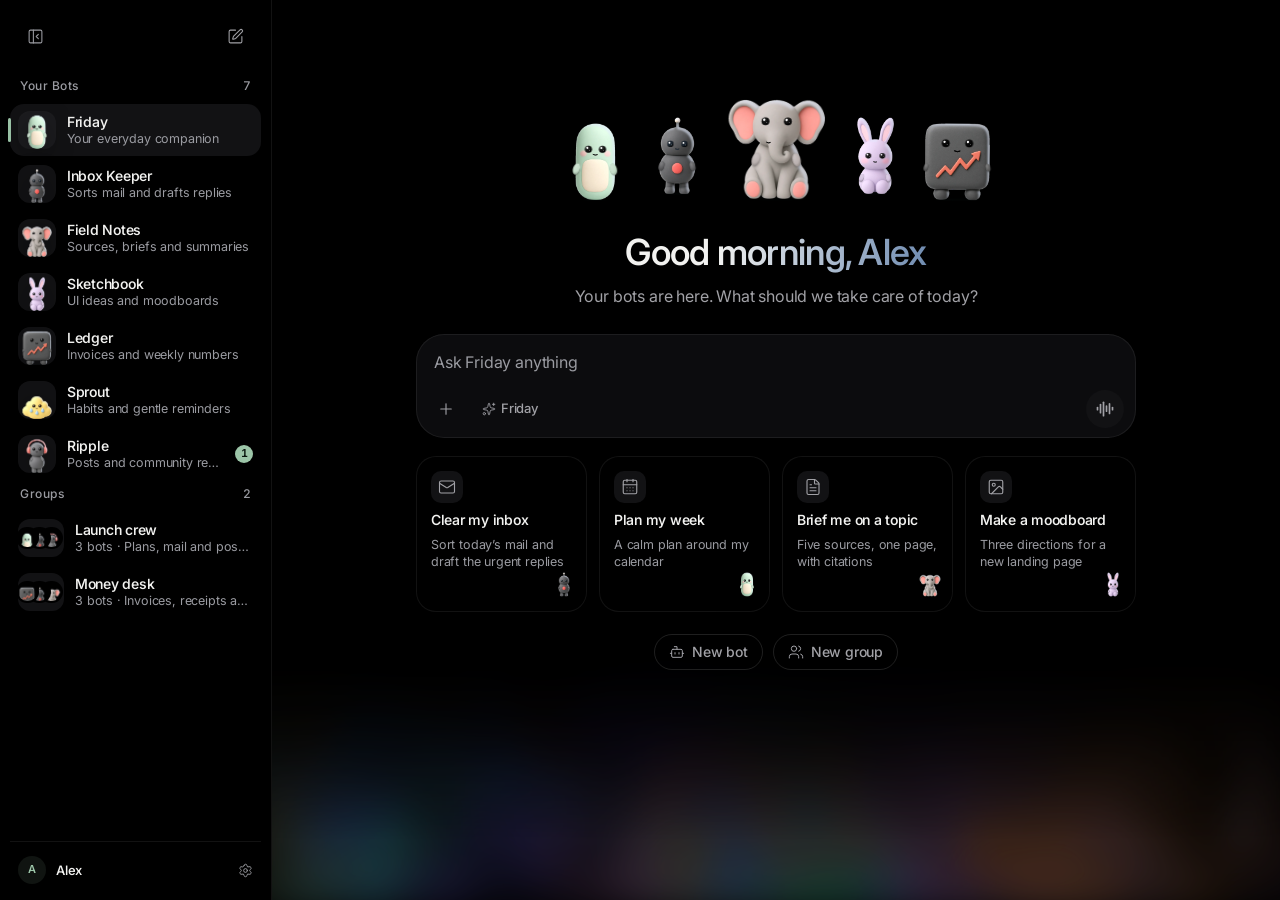
==== commit 9e50bf49: "v13: clay mascots + wave/tilt, smoke glow, Home/Billing/Settings/Usage/Account/Help, rich image/audi" ====
--- a/index.html
+++ b/index.html
@@ -11,8 +11,8 @@
     <meta property="og:title" content="Friday" />
     <meta property="og:description" content="Friday — your calm, capable AI assistant." />
     <title>Friday</title>
-    <script type="module" crossorigin src="./assets/index-Djs7YFXS.js"></script>
-    <link rel="stylesheet" crossorigin href="./assets/index-DYiJ7IIc.css">
+    <script type="module" crossorigin src="./assets/index-BOM6y-pF.js"></script>
+    <link rel="stylesheet" crossorigin href="./assets/index-DK1oqer3.css">
   </head>
   <body>
     <div id="root"></div>
--- a/assets/index-DK1oqer3.css
+++ b/assets/index-DK1oqer3.css
@@ -0,0 +1 @@
+@font-face{font-family:Inter Variable;font-style:normal;font-display:swap;font-weight:100 900;src:url(./inter-cyrillic-ext-opsz-normal-CfYZpDVp.woff2)format("woff2-variations");unicode-range:U+460-52F,U+1C80-1C8A,U+20B4,U+2DE0-2DFF,U+A640-A69F,U+FE2E-FE2F}@font-face{font-family:Inter Variable;font-style:normal;font-display:swap;font-weight:100 900;src:url(./inter-cyrillic-opsz-normal-BFQXbQ-f.woff2)format("woff2-variations");unicode-range:U+301,U+400-45F,U+490-491,U+4B0-4B1,U+2116}@font-face{font-family:Inter Variable;font-style:normal;font-display:swap;font-weight:100 900;src:url(./inter-greek-ext-opsz-normal-BmPQvyvo.woff2)format("woff2-variations");unicode-range:U+1F??}@font-face{font-family:Inter Variable;font-style:normal;font-display:swap;font-weight:100 900;src:url(./inter-greek-opsz-normal-BM0NlUE_.woff2)format("woff2-variations");unicode-range:U+370-377,U+37A-37F,U+384-38A,U+38C,U+38E-3A1,U+3A3-3FF}@font-face{font-family:Inter Variable;font-style:normal;font-display:swap;font-weight:100 900;src:url(./inter-vietnamese-opsz-normal-Ci9T9ieq.woff2)format("woff2-variations");unicode-range:U+102-103,U+110-111,U+128-129,U+168-169,U+1A0-1A1,U+1AF-1B0,U+300-301,U+303-304,U+308-309,U+323,U+329,U+1EA0-1EF9,U+20AB}@font-face{font-family:Inter Variable;font-style:normal;font-display:swap;font-weight:100 900;src:url(./inter-latin-ext-opsz-normal-DpK-iCPk.woff2)format("woff2-variations");unicode-range:U+100-2BA,U+2BD-2C5,U+2C7-2CC,U+2CE-2D7,U+2DD-2FF,U+304,U+308,U+329,U+1D00-1DBF,U+1E00-1E9F,U+1EF2-1EFF,U+2020,U+20A0-20AB,U+20AD-20C0,U+2113,U+2C60-2C7F,U+A720-A7FF}@font-face{font-family:Inter Variable;font-style:normal;font-display:swap;font-weight:100 900;src:url(./inter-latin-opsz-normal-BwkfbSeq.woff2)format("woff2-variations");unicode-range:U+??,U+131,U+152-153,U+2BB-2BC,U+2C6,U+2DA,U+2DC,U+304,U+308,U+329,U+2000-206F,U+20AC,U+2122,U+2191,U+2193,U+2212,U+2215,U+FEFF,U+FFFD}@font-face{font-family:Geist Mono Variable;font-style:normal;font-display:swap;font-weight:100 900;src:url(./geist-mono-cyrillic-ext-wght-normal-X_5orZeX.woff2)format("woff2-variations");unicode-range:U+460-52F,U+1C80-1C8A,U+20B4,U+2DE0-2DFF,U+A640-A69F,U+FE2E-FE2F}@font-face{font-family:Geist Mono Variable;font-style:normal;font-display:swap;font-weight:100 900;src:url(./geist-mono-cyrillic-wght-normal-DiZS0aHC.woff2)format("woff2-variations");unicode-range:U+301,U+400-45F,U+490-491,U+4B0-4B1,U+2116}@font-face{font-family:Geist Mono Variable;font-style:normal;font-display:swap;font-weight:100 900;src:url(./geist-mono-symbols2-wght-normal-CO5SzqOn.woff2)format("woff2-variations");unicode-range:U+2000-2001,U+2004-2008,U+200A,U+23B8-23BD,U+2500-259F}@font-face{font-family:Geist Mono Variable;font-style:normal;font-display:swap;font-weight:100 900;src:url(./geist-mono-vietnamese-wght-normal-DadHysG0.woff2)format("woff2-variations");unicode-range:U+102-103,U+110-111,U+128-129,U+168-169,U+1A0-1A1,U+1AF-1B0,U+300-301,U+303-304,U+308-309,U+323,U+329,U+1EA0-1EF9,U+20AB}@font-face{font-family:Geist Mono Variable;font-style:normal;font-display:swap;font-weight:100 900;src:url(./geist-mono-latin-ext-wght-normal-Bwz-egvJ.woff2)format("woff2-variations");unicode-range:U+100-2BA,U+2BD-2C5,U+2C7-2CC,U+2CE-2D7,U+2DD-2FF,U+304,U+308,U+329,U+1D00-1DBF,U+1E00-1E9F,U+1EF2-1EFF,U+2020,U+20A0-20AB,U+20AD-20C0,U+2113,U+2C60-2C7F,U+A720-A7FF}@font-face{font-family:Geist Mono Variable;font-style:normal;font-display:swap;font-weight:100 900;src:url(./geist-mono-latin-wght-normal-XN7g48iV.woff2)format("woff2-variations");unicode-range:U+??,U+131,U+152-153,U+2BB-2BC,U+2C6,U+2DA,U+2DC,U+304,U+308,U+329,U+2000-206F,U+20AC,U+2122,U+2191,U+2193,U+2212,U+2215,U+FEFF,U+FFFD}:root{--bg:#f6f3ec;--surface:#fffdf8;--surface-2:#eeeae1;--surface-3:#e6e1d6;--line:#28231417;--line-2:#28231424;--ink:#1d1c19;--ink-2:#5f5d56;--ink-3:#908d85;--accent:#5e7f68;--accent-ink:#fff;--accent-soft:#e4ece2;--lilac:#d9cceb;--glass:#fffdf8b8;--glass-line:#ffffffb3;--shadow-1:0 1px 2px #281e0a0d, 0 2px 8px #281e0a0a;--shadow-2:0 1px 1px #281e0a0a, 0 8px 24px -6px #281e0a1f, 0 24px 48px -16px #281e0a1a;--glow-a:#cfe0cf;--glow-b:#d9cceb;--glow-c:#f0dcc6;--glow-n:#ece9e2;--spring:linear(0, .006, .025 2.8%, .101 6.1%, .539 18.9%, .721 25.3%, .849 31.5%, .937 38.1%, .968 41.8%, .991 45.7%, 1.006 50.1%, 1.015 55%, 1.017 63.9%, 1.001 85.9%, 1);--spring-bouncy:linear(0, .009, .035 2.1%, .141 4.4%, .723 12.9%, .938 16.7%, 1.017, 1.077, 1.121, 1.149 24.3%, 1.159, 1.163, 1.161, 1.154 29.9%, 1.129 32.8%, 1.051 39.6%, 1.017 43.1%, .991, .977 51%, .974 53.8%, .975 57.1%, .997 69.8%, 1.003 76.9%, 1);--spring-smooth:linear(0, .034 1.9%, .123 4%, .373 8.6%, .618 13.4%, .792 18.3%, .903 23.6%, .966 29.4%, .997 36.4%, 1.008 45.1%, 1.004 62.3%, 1);--out:cubic-bezier(.2, .8, .2, 1);--t-spring:.56s;--t-smooth:.46s;--t-exit:.16s;--r-ctl:10px;--r-card:18px;--r-pop:22px;--r-cp:28px;--sb-w:264px;--lightningcss-light:initial;--lightningcss-dark: ;color-scheme:light}[data-theme=dark]{--bg:#000;--surface:#0d0d0e;--surface-2:#161618;--surface-3:#1f1f22;--line:#ffffff13;--line-2:#ffffff1f;--ink:#ecebe6;--ink-2:#a4a29c;--ink-3:#6a6964;--accent:#9cc0a6;--accent-ink:#0b140e;--accent-soft:#13201a;--lilac:#3a3150;--glass:#141416a8;--glass-line:#ffffff0f;--shadow-1:0 1px 2px #0009;--shadow-2:0 0 0 1px #ffffff0a, 0 12px 32px -8px #000c, 0 30px 60px -20px #000000b3;--glow-a:#1c3a27;--glow-b:#2e2546;--glow-c:#3a2a1c;--glow-n:#1a1a1c;--lightningcss-light: ;--lightningcss-dark:initial;color-scheme:dark}*{box-sizing:border-box;margin:0}html,body,#root{height:100%}body{background:var(--bg);color:var(--ink);letter-spacing:-.006em;font-feature-settings:"ss01", "cv11", "calt";-webkit-font-smoothing:antialiased;-moz-osx-font-smoothing:grayscale;text-rendering:optimizelegibility;transition:background-color .4s var(--out), color .4s var(--out);font:400 15px/1.6 Geist Variable,ui-sans-serif,system-ui,sans-serif}button,input,textarea{font:inherit;color:inherit;letter-spacing:inherit}button{cursor:pointer;-webkit-tap-highlight-color:transparent;background:0 0;border:0}a{color:inherit;-webkit-tap-highlight-color:transparent;text-decoration:none}::selection{background:color-mix(in oklab, var(--accent) 28%, transparent)}.tnum{font-variant-numeric:tabular-nums}.small{font-size:13px}.grow{flex:1}em{letter-spacing:-.01em;font-family:Instrument Serif,serif;font-style:italic;font-weight:400}h1,h2,h3,h4{letter-spacing:-.022em;font-weight:560;line-height:1.2}.display{letter-spacing:-.02em;font:400 44px/1.05 Instrument Serif,serif}.display em{font-size:1em}.glass{background:var(--glass);-webkit-backdrop-filter:blur(22px)saturate(1.5);box-shadow:inset 0 0 0 1px var(--glass-line), var(--shadow-2)}.card{background:var(--surface);border:1px solid var(--line);border-radius:var(--r-card);box-shadow:var(--shadow-1)}[data-theme=dark] .card{box-shadow:none}.ib,.pill,.sb-item,.sb-new,.sb-search,.mi,.send,.seg button,.face-opt,.bot-card,.plug,.starter,.sw,.days button,.bp,.theme-row button,.sb-me,.sb-rec{transition:transform var(--t-spring) var(--spring-bouncy), background-color .2s var(--out), color .2s var(--out), box-shadow .25s var(--out), border-color .2s var(--out), opacity .2s var(--out)}:is(.ib,.pill,.sb-item,.sb-new,.sb-search,.mi,.send,.seg button,.face-opt,.starter,.days button,.bp,.theme-row button,.sb-me,.sb-rec):active:not(:disabled){transition-duration:90ms;transition-timing-function:var(--out);transform:scale(.95)}:is(.bot-card,.plug):active{transition-duration:90ms;transform:scale(.98)}.ib{width:36px;height:36px;color:var(--ink-2);border-radius:999px;place-items:center;display:inline-grid}.ib:hover,.ib.is-open{background:var(--surface-2);color:var(--ink)}.ib.sm{width:30px;height:30px}.ib.lg{background:var(--surface-2);width:56px;height:56px;color:var(--ink)}.ib.soft{color:var(--ink-2)}.ib .rot{transition:transform var(--t-spring) var(--spring-bouncy)}.ib.is-open .rot{transform:rotate(45deg)}.pill{height:36px;color:var(--ink-2);background:var(--surface);border:1px solid var(--line);white-space:nowrap;border-radius:999px;align-items:center;gap:7px;padding:0 14px;font-size:14px;font-weight:500;display:inline-flex}.pill:hover{color:var(--ink);border-color:var(--line-2)}.pill.sm{gap:5px;height:30px;padding:0 11px;font-size:13px}.pill.ghost{background:0 0;border-color:#0000}.pill.ghost:hover,.pill.ghost.is-open{background:var(--surface-2)}.pill.solid{background:var(--ink);color:var(--bg);border-color:#0000}.pill.solid:hover{color:var(--bg);box-shadow:0 6px 18px -6px color-mix(in oklab, var(--ink) 50%, transparent)}.pill.solid:disabled{opacity:.35;cursor:default;box-shadow:none}.pill.solid.ok{background:var(--accent);color:var(--accent-ink);opacity:1}.pill.wide{justify-content:center;width:100%;height:46px;font-size:15px}.pill.tag{background:var(--accent-soft);height:28px;color:var(--accent);border:0;font-size:12.5px}.chev{transition:transform var(--t-spring) var(--spring-bouncy);opacity:.6}.is-open>.chev,.is-open .chev{transform:rotate(180deg)}kbd{color:var(--ink-3);background:var(--surface-2);border-radius:6px;margin-left:auto;padding:3px 6px;font:500 11px/1 Geist Variable}.pop-wrap{display:inline-flex;position:relative}.pop{z-index:60;border-radius:var(--r-pop);transform-origin:0 0;min-width:240px;animation:pop-in var(--t-spring) var(--spring) both;padding:6px;position:absolute}.pop.side-bottom{top:calc(100% + 8px)}.pop.side-top{transform-origin:0 100%;bottom:calc(100% + 8px)}.pop.align-start{left:0}.pop.align-end{transform-origin:100% 0;right:0}.pop.side-top.align-end{transform-origin:100% 100%}.pop.out{animation:pop-out var(--t-exit) var(--out) both}@keyframes pop-in{0%{opacity:0;transform:translateY(16px)scale(.96)}to{opacity:1;transform:none}}@keyframes pop-out{to{opacity:0;filter:blur(4px);transform:translateY(-4px)scale(.97)}}.side-top{--dy:6px}.pop-label{color:var(--ink-3);letter-spacing:.01em;padding:8px 10px 4px;font-size:12px;font-weight:550}.pop-sep{background:var(--line);height:1px;margin:6px 4px}.mi{text-align:left;border-radius:14px;align-items:center;gap:11px;width:100%;padding:8px 10px;font-size:14px;display:flex}.mi:hover{background:color-mix(in oklab, var(--ink) 6%, transparent)}.mi.on{background:color-mix(in oklab, var(--accent) 12%, transparent)}.mi-ic{background:var(--surface-2);width:30px;height:30px;color:var(--ink-2);border-radius:10px;flex:none;place-items:center;display:grid}.mi-ic:has(.mascot){background:0 0}.mi-t{flex-direction:column;flex:1;line-height:1.3;display:flex}.mi-t b{font-weight:520}.mi-t small{color:var(--ink-3);font-size:12.5px}.tick{color:var(--accent)}.pop>*{animation:item-in .4s var(--spring) both}.pop>:nth-child(2){animation-delay:20ms}.pop>:nth-child(3){animation-delay:40ms}.pop>:nth-child(4){animation-delay:60ms}.pop>:nth-child(n+5){animation-delay:80ms}@keyframes item-in{0%{opacity:0;transform:translateY(-3px)}}.theme-row{grid-template-columns:repeat(3,1fr);gap:4px;padding:4px;display:grid}.theme-row button{color:var(--ink-2);background:var(--surface-2);border-radius:14px;flex-direction:column;align-items:center;gap:4px;padding:10px 4px;font-size:12.5px;display:flex}.theme-row button.on{background:var(--ink);color:var(--bg)}.seg{grid-template-columns:repeat(var(--n), 1fr);background:var(--surface-2);border:1px solid var(--line);border-radius:999px;padding:3px;display:inline-grid;position:relative}.seg button{z-index:1;height:30px;color:var(--ink-3);border-radius:999px;justify-content:center;align-items:center;gap:6px;padding:0 14px;font-size:13.5px;font-weight:520;display:inline-flex;position:relative}.seg button.on,.seg button:hover{color:var(--ink)}.seg-thumb{width:calc((100% - 6px) / var(--n));background:var(--surface);box-shadow:0 1px 2px #0000000f, 0 2px 8px -2px #00000014, inset 0 0 0 1px var(--line);transform:translateX(calc(var(--i) * 100%));transition:transform var(--t-spring) var(--spring-bouncy);border-radius:999px;position:absolute;top:3px;bottom:3px;left:3px}[data-theme=dark] .seg-thumb{background:var(--surface-3)}.sw{background:var(--surface-3);border-radius:999px;flex:none;width:40px;height:24px;position:relative}.sw i{width:18px;height:18px;transition:transform var(--t-spring) var(--spring-bouncy), width .2s var(--out);background:#fff;border-radius:999px;position:absolute;top:3px;left:3px;box-shadow:0 1px 3px #0000002e}.sw:active i{width:22px}.sw.on{background:var(--accent)}.sw.on i{transform:translate(16px)}.sw.on:active i{transform:translate(12px)}.app{grid-template-columns:var(--sb-w) 1fr;height:100dvh;display:grid;overflow:hidden}.sb{border-right:1px solid var(--line);background:var(--bg);z-index:40;flex-direction:column;gap:2px;min-height:0;padding:14px 12px;display:flex}.sb-top{justify-content:space-between;align-items:center;padding:2px 6px 14px;display:flex}.sb-brand{color:var(--ink);align-items:center;gap:9px;display:flex}.mark .mark-bg{fill:var(--ink)}.mark .mark-f{fill:var(--bg)}.mark .mark-dot{fill:var(--accent)}.sb-close{display:none}.sb-new,.sb-search{height:38px;color:var(--ink);border-radius:12px;align-items:center;gap:10px;padding:0 12px;font-size:14px;font-weight:520;display:flex}.sb-new{background:var(--surface);border:1px solid var(--line);box-shadow:var(--shadow-1);margin-bottom:2px}.sb-search{color:var(--ink-2)}.sb-search:hover{background:var(--surface-2)}.sb-nav{flex-direction:column;gap:1px;margin-top:10px;display:flex}.sb-item{height:38px;color:var(--ink-2);border-radius:12px;align-items:center;gap:11px;padding:0 12px;font-size:14px;font-weight:500;display:flex;position:relative}.sb-item:hover{background:color-mix(in oklab, var(--ink) 5%, transparent);color:var(--ink)}.sb-item.on{background:var(--surface);color:var(--ink);box-shadow:inset 0 0 0 1px var(--line)}[data-theme=dark] .sb-item.on{background:var(--surface-2)}.sb-item.on svg{color:var(--accent)}.sb-sec{color:var(--ink-3);margin:22px 12px 6px;font-size:12px;font-weight:550}.sb-recents{flex-direction:column;flex:1;gap:1px;min-height:0;display:flex;overflow:auto}.sb-rec{color:var(--ink-2);white-space:nowrap;text-overflow:ellipsis;border-radius:10px;padding:7px 12px;font-size:13.5px;overflow:hidden}.sb-rec:hover{background:color-mix(in oklab, var(--ink) 5%, transparent);color:var(--ink)}.sb-rec.on{color:var(--ink)}.sb .pop-wrap{display:flex}.sb .pop{width:100%}.sb-me{text-align:left;border-radius:14px;align-items:center;gap:10px;width:100%;padding:8px;display:flex}.sb-me:hover,.sb-me.is-open{background:var(--surface-2)}.av{background:var(--accent-soft);width:34px;height:34px;color:var(--accent);border-radius:999px;flex:none;place-items:center;font-size:12.5px;font-weight:600;display:grid}.sb-me-t{flex-direction:column;min-width:0;line-height:1.25;display:flex}.sb-me-t b{font-size:13.5px;font-weight:540}.sb-me-t small{color:var(--ink-3);font-size:12px}.scrim,.nav-btn{display:none}.main{min-width:0;min-height:0;position:relative;overflow:hidden}.page{height:100%;animation:page-in var(--t-smooth) var(--spring-smooth) both}@keyframes page-in{0%{opacity:0;filter:blur(8px);transform:translateY(12px)}}.frame{height:100%;position:relative}.scroller{scroll-behavior:smooth;height:100%;overflow:hidden auto}.hdr{z-index:30;justify-content:space-between;align-items:center;gap:12px;height:64px;padding:0 20px;display:flex;position:sticky;top:0}.hdr:before{content:"";z-index:-1;background:color-mix(in oklab, var(--bg) 72%, transparent);-webkit-backdrop-filter:blur(20px)saturate(1.6);border-bottom:1px solid var(--line);opacity:0;transition:opacity .35s var(--out);position:absolute;inset:0}.hdr.scrolled:before{opacity:1}.hdr-l,.hdr-r{align-items:center;gap:8px;min-width:0;display:flex}.hdr-title{opacity:0;transition:opacity .3s var(--out), transform .4s var(--spring);font-size:16px;font-weight:560;transform:translateY(4px)}.hdr.scrolled .hdr-title,.profile-hdr .hdr-title,.ib+.hdr-title{opacity:1;transform:none}.wrap{max-width:1080px;margin:0 auto;padding:8px 32px 96px}.wrap.narrow{max-width:760px}.intro{padding:28px 0}.intro p{color:var(--ink-2);max-width:520px;margin-top:8px;font-size:16px}[style*=--d]{animation:rise .6s var(--spring) both;animation-delay:calc(var(--d) * 35ms + 60ms)}@keyframes rise{0%{opacity:0;transform:translateY(8px)}}.hero{text-align:center;z-index:2;flex-direction:column;justify-content:center;align-items:center;min-height:calc(100dvh - 64px);padding:0 24px 16vh;display:flex;position:relative}.greet{letter-spacing:-.02em;margin-top:18px;font:400 44px/1.1 Instrument Serif,serif}.greet span{color:var(--ink-2)}.greet em{color:var(--ink)}.sub{color:var(--ink-3);margin:6px 0 28px;font-size:16px}.hero .composer{text-align:left;width:min(720px,100%)}.starters{flex-wrap:wrap;justify-content:center;gap:8px;max-width:720px;margin-top:18px;display:flex}.composer{border-radius:var(--r-cp);transition:box-shadow .35s var(--out), transform var(--t-spring) var(--spring);padding:14px 12px 10px 18px}.composer textarea{resize:none;background:0 0;border:0;outline:0;width:100%;min-height:26px;padding:2px 0 8px;font-size:16px;line-height:1.5}.composer textarea::placeholder{color:var(--ink-3)}.cp-row{align-items:center;gap:6px;margin-left:-6px;display:flex}.chip-bot{height:32px;padding:0 10px 0 4px;font-size:13px}.send{background:var(--surface-2);width:38px;height:38px;color:var(--ink-2);border-radius:999px;place-items:center;display:grid}.send.ready{background:var(--ink);color:var(--bg);animation:send-pop .5s var(--spring-bouncy)}@keyframes send-pop{0%{transform:scale(.7)}}.send:disabled{cursor:default}.face-float{flex-direction:column;align-items:center;gap:6px;display:flex}.face-name{background:var(--surface);border:1px solid var(--line);box-shadow:var(--shadow-1);border-radius:999px;padding:3px 10px;font-size:12.5px;font-weight:560}.face-status{color:var(--ink-3);animation:status-in .5s var(--spring) both;align-items:center;gap:6px;font-size:13px;display:inline-flex}@keyframes status-in{0%{opacity:0;filter:blur(3px);transform:translateY(4px)}}.spin-dot{background:var(--accent);border-radius:99px;width:7px;height:7px;animation:1.2s ease-in-out infinite breathe-dot}@keyframes breathe-dot{50%{opacity:.5;transform:scale(.55)}}.face-sticky{z-index:5;pointer-events:none;justify-content:center;padding:4px 0 18px;display:flex;position:sticky;top:64px}.face-sticky .face-float{pointer-events:auto}.face-sticky .face-status{background:color-mix(in oklab, var(--bg) 80%, transparent);-webkit-backdrop-filter:blur(10px);backdrop-filter:blur(10px);border-radius:999px;padding:2px 10px}.thread{z-index:2;max-width:760px;margin:0 auto;padding:0 24px;position:relative}.msg{animation:rise .6s var(--spring) both;margin:0 0 22px}.msg.user{justify-content:flex-end;display:flex}.bubble{background:var(--surface-2);border-radius:22px 22px 6px;max-width:80%;padding:11px 16px;font-size:15.5px}.trail{height:30px;color:var(--ink-3);align-items:center;padding:0 10px 0 0;font-size:13.5px;font-weight:500;display:inline-flex}.trail-h{align-items:center;gap:4px;display:inline-flex}.trail .chev{transition:transform .45s var(--spring-bouncy)}.trail.open .chev{transform:rotate(90deg)}.shimmer{background:linear-gradient(90deg, var(--ink-3) 0%, var(--ink-3) 35%, var(--ink) 50%, var(--ink-3) 65%, var(--ink-3) 100%);color:#0000;background-size:250% 100%;-webkit-background-clip:text;background-clip:text;animation:1.8s linear infinite shimmer}@keyframes shimmer{0%{background-position:100% 0}to{background-position:-150% 0}}.trail-body{transition:grid-template-rows .5s var(--spring-smooth), opacity .3s var(--out);opacity:0;grid-template-rows:0fr;display:grid}.trail-body.open{opacity:1;grid-template-rows:1fr}.trail-body>div{border-left:1.5px solid var(--line-2);margin:4px 0 14px 6px;padding-left:16px;overflow:hidden}.step{color:var(--ink-2);animation:rise .5s var(--spring) both;align-items:center;gap:10px;padding:4px 0;font-size:13.5px;display:flex;position:relative}.step-dot{background:var(--bg);width:15px;height:15px;box-shadow:inset 0 0 0 1.5px var(--line-2);border-radius:99px;place-items:center;display:grid;position:absolute;left:-24px}.step.ok .step-dot{background:var(--accent);color:var(--accent-ink);box-shadow:none;animation:send-pop .5s var(--spring-bouncy)}.step.now{color:var(--ink)}.step.now .step-dot:after{content:"";background:var(--accent);border-radius:99px;width:6px;height:6px;animation:1.1s infinite breathe-dot}.rich{color:var(--ink);font-size:16px;line-height:1.7}.rich p{margin:0 0 14px}.rich strong{font-weight:600}.rich .plan{border-radius:16px;margin:0 0 16px;padding:4px 0;list-style:none}.rich .plan li{border-bottom:1px solid var(--line);padding:9px 0 9px 18px;position:relative}.rich .plan li:last-child{border:0}.rich .plan li:before{content:"";background:var(--accent);opacity:.7;border-radius:99px;width:6px;height:6px;position:absolute;top:19px;left:2px}.caret{background:var(--accent);vertical-align:middle;border-radius:99px;width:8px;height:8px;margin-left:4px;animation:.9s infinite breathe-dot;display:inline-block}.acts{animation:rise .5s var(--spring) both;align-items:center;gap:2px;margin-top:4px;display:flex}.acts .pill{margin-left:8px}.spacer{height:190px}.dock{z-index:10;flex-direction:column;align-items:center;padding:0 24px 14px;display:flex;position:absolute;bottom:0;left:0;right:0}.dock .composer{width:min(760px,100%);animation:rise .6s var(--spring) both}.fine{color:var(--ink-3);margin-top:8px;font-size:12px}.peek{z-index:1;pointer-events:auto;animation:peek-in 1s var(--spring) .35s both;position:absolute;bottom:-70px;left:-38px;transform:rotate(9deg)}@keyframes peek-in{0%{opacity:0;transform:translate(-60px,80px)rotate(20deg)}}.glow i{filter:blur(70px);opacity:.75;width:60%;height:90%;transition:background-color 1.4s var(--out), opacity 1.4s var(--out);will-change:transform;border-radius:50%;position:absolute;bottom:-30%}.glow i:first-child{background:var(--glow-a);animation:18s ease-in-out infinite drift1;left:-5%}.glow i:nth-child(2){background:var(--glow-b);animation:22s ease-in-out infinite drift2;left:25%}.glow i:nth-child(3){background:var(--glow-c);opacity:.5;animation:20s ease-in-out infinite drift3;left:55%}@keyframes drift1{50%{transform:translate(18%,-8%)scale(1.15)}}@keyframes drift2{50%{transform:translate(-14%,-12%)scale(.9)}}@keyframes drift3{50%{transform:translate(-10%,6%)scale(1.2)}}.glow.focus i{opacity:.9}.glow.busy i{opacity:1;animation-duration:7s,8s,9s}.glow.busy i:first-child{animation-duration:7s}.glow.busy i:nth-child(2){animation-duration:8s}.glow.busy i:nth-child(3){animation-duration:9s}.glow.calm i{background:var(--glow-n);opacity:.9}[data-theme=dark] .glow i{opacity:.55}[data-theme=dark] .glow.calm i{opacity:.7}.call{z-index:70;background:color-mix(in oklab, var(--bg) 40%, transparent);-webkit-backdrop-filter:blur(14px);backdrop-filter:blur(14px);animation:fade .3s var(--out) both;place-items:center;display:grid;position:absolute;inset:0}@keyframes fade{0%{opacity:0}}.call-card{width:min(360px,100% - 32px);animation:pop-in .6s var(--spring) both;border-radius:32px;flex-direction:column;align-items:center;gap:6px;padding:32px 24px 24px;display:flex}.call-card h2{margin-top:10px;font:400 32px/1.1 Instrument Serif,serif}.call-card p{color:var(--ink-3);font-size:14px}.wave{align-items:center;gap:5px;height:28px;margin:14px 0 18px;display:flex}.wave i{background:var(--accent);width:5px;height:100%;animation:1s ease-in-out infinite wave;animation-delay:calc(var(--i) * .12s);transform-origin:50%;border-radius:9px}@keyframes wave{0%,to{transform:scaleY(.25)}50%{transform:scaleY(1)}}.call-acts{gap:16px;display:flex}.ib.end{color:#fff;background:#d9705f}.ib.end:hover{color:#fff;background:#c85f4e}.mascot{cursor:default;flex:none;display:inline-block;position:relative}.mascot[onclick],.pf-stage .mascot,.face-float .mascot,.peek .mascot{cursor:pointer}.mascot-body{transform-origin:50% 92%;will-change:transform;animation:4.2s ease-in-out infinite breathe;position:absolute;inset:0}.mascot svg{-webkit-user-select:none;user-select:none;-webkit-user-drag:none;width:100%;height:100%;position:absolute;inset:0}.mascot img{filter:drop-shadow(0 6px 10px #3c281424)}[data-theme=dark] .mascot img{filter:drop-shadow(0 6px 14px #0009)}@keyframes breathe{0%,to{transform:translateY(0)scale(1)}50%{transform:translateY(-2.5%)scale(1.012,.99)}}.mascot .lid{transition:transform 90ms ease-in;transform:scaleY(0)}.mascot .lid.shut{transform:scaleY(1)}.mascot .lid-low{transition:transform .35s var(--spring);transform:scaleY(0)}.mascot .happy-arc{opacity:0;transition:opacity .2s var(--out)}.mascot .bead{transition:opacity .15s}.mascot .mouth{transition:d .38s var(--spring-bouncy)}.mascot .brows{opacity:0;transition:opacity .25s var(--out)}.think-dots{opacity:0;gap:3px;transition:opacity .3s;display:flex;position:absolute;top:2%;right:-4%}.think-dots i{aspect-ratio:1;background:var(--ink-3);border-radius:99px;width:max(4px,6%);animation:1.1s infinite breathe-dot}.think-dots i:nth-child(2){animation-delay:.15s}.think-dots i:nth-child(3){animation-delay:.3s}.mood-thinking .think-dots{opacity:1}.mood-thinking .mascot-body{animation:2.6s ease-in-out infinite sway}@keyframes sway{0%,to{transform:rotate(-3deg)}50%{transform:rotate(3deg)translateY(-1.5%)}}.mood-typing .mascot-body{animation:1.6s ease-in-out infinite attentive}@keyframes attentive{0%,to{transform:translateY(0)rotate(-1deg)}50%{transform:translateY(-1.5%)rotate(1deg)scale(1.015)}}.mood-talking .mascot-body{animation:.45s ease-in-out infinite talkbob}@keyframes talkbob{50%{transform:translateY(-1.5%)scale(1.01,.99)}}.mood-done .mascot-body{animation:hop .9s var(--spring-bouncy) both, breathe 4.2s ease-in-out .9s infinite}@keyframes hop{0%{transform:translateY(0)scale(1)}25%{transform:translateY(2%)scale(1.06,.92)}55%{transform:translateY(-10%)scale(.96,1.05)}to{transform:none}}.mood-done .bead,.mood-poke .bead{opacity:0}.mood-done .happy-arc,.mood-poke .happy-arc{opacity:1}.mood-error .mascot-body{animation:shrink .6s var(--spring) both, shiver 3s ease-in-out .6s infinite}@keyframes shrink{to{transform:scale(.93)translateY(3%)}}@keyframes shiver{0%,to{transform:scale(.93)translateY(3%)}50%{transform:scale(.93)translateY(3%)rotate(-1.5deg)}}.mood-error .brows{opacity:1}.mood-poke .mascot-body{animation:squish .7s var(--spring-bouncy) both}@keyframes squish{0%{transform:scale(1)}20%{transform:scale(1.12,.86)}45%{transform:scale(.92,1.1)translateY(-6%)}to{transform:none}}.sparkle{color:#e9b949;pointer-events:none;animation:sparkle .9s var(--spring) both;font-size:max(12px,22%);position:absolute;top:4%;right:2%}@keyframes sparkle{0%{opacity:0;transform:scale(.2)rotate(-40deg)}30%{opacity:1;transform:scale(1.2)rotate(10deg)}to{opacity:0;transform:translate(30%,-60%)scale(.7)rotate(40deg)}}.mascot.bounce .mascot-body{animation:squish .7s var(--spring-bouncy) both}.bot-grid{grid-template-columns:repeat(auto-fill,minmax(230px,1fr));gap:14px;display:grid}.bot-card{text-align:left;flex-direction:column;gap:10px;padding:14px;display:flex}.bot-card:hover{border-color:var(--line-2);box-shadow:var(--shadow-2);transform:translateY(-2px)}.bot-stage{background:radial-gradient(120% 90% at 50% 100%, var(--surface-2), transparent 70%);border-radius:12px;place-items:center;height:168px;display:grid;overflow:hidden}.bot-card:hover .mascot-body{animation:squish .7s var(--spring-bouncy) both}.bot-meta{flex-direction:column;padding:0 2px;line-height:1.35;display:flex}.bot-meta b{font-size:15.5px;font-weight:560}.bot-meta span{color:var(--ink-3);font-size:13.5px}.bot-foot{color:var(--ink-2);border-top:1px solid var(--line);align-items:center;gap:7px;padding:8px 2px 0;font-size:12.5px;display:flex}.dot-live{background:var(--accent);width:6px;height:6px;box-shadow:0 0 0 3px color-mix(in oklab, var(--accent) 18%, transparent);border-radius:99px}.bot-card.add{box-shadow:none;color:var(--ink-2);background:0 0;border-style:dashed;justify-content:center;align-items:center;gap:4px;min-height:250px}.bot-card.add span:last-child{color:var(--ink-3);font-size:13px}.add-ic{background:var(--surface-2);border-radius:99px;place-items:center;width:52px;height:52px;margin-bottom:8px;display:grid}.profile{flex-direction:column;gap:16px;max-width:820px;padding-top:16px;display:flex}.pf-hero{grid-template-columns:240px 1fr;align-items:center;gap:24px;padding:20px;display:grid}.pf-stage{background:radial-gradient(90% 70% at 50% 85%, var(--accent-soft), transparent 70%), var(--surface-2);border-radius:14px;place-items:center;height:250px;display:grid}.pf-fields{flex-direction:column;gap:14px;display:flex}.fld{flex-direction:column;gap:6px;display:flex}.fld>span{color:var(--ink-3);align-items:center;gap:5px;font-size:12.5px;font-weight:550;display:inline-flex}.fld input,.instr{border:1px solid var(--line-2);background:var(--bg);width:100%;transition:border-color .2s, box-shadow .25s var(--out);border-radius:12px;outline:0;padding:11px 14px;font-size:15px}.fld input:focus,.instr:focus{border-color:color-mix(in oklab, var(--accent) 55%, transparent);box-shadow:0 0 0 4px color-mix(in oklab, var(--accent) 12%, transparent)}.pf-fields .fld:first-child input{padding:8px 14px;font:400 30px/1.15 Instrument Serif,serif}.card-h{justify-content:space-between;align-items:baseline;margin-bottom:14px;display:flex}.card-h h3{font-size:16px}.faces{grid-template-columns:repeat(auto-fill,minmax(92px,1fr));gap:8px;display:grid}.face-opt{color:var(--ink-2);border:1px solid #0000;border-radius:16px;flex-direction:column;align-items:center;gap:4px;padding:12px 4px 8px;font-size:12.5px;display:flex;position:relative}.face-opt .mascot-body{inset:0}.face-opt:hover{background:var(--surface-2)}.face-opt.on{background:var(--accent-soft);border-color:color-mix(in oklab, var(--accent) 35%, transparent);color:var(--ink);font-weight:540}.face-check{background:var(--accent);width:18px;height:18px;color:var(--accent-ink);animation:send-pop .5s var(--spring-bouncy);border-radius:99px;place-items:center;display:grid;position:absolute;top:7px;right:7px}.play{border-top:1px solid var(--line);flex-direction:column;gap:8px;margin-top:16px;padding-top:14px;display:flex}.play-row,.hint-row,.chips{flex-wrap:wrap;gap:6px;display:flex}.instr{resize:vertical;min-height:140px;line-height:1.6}.hint-row{margin-top:10px}.sched-day{margin:0 4px 10px}.list{padding:4px}.row{border-radius:14px;align-items:center;gap:14px;padding:12px;display:flex}.time{width:52px;font-size:15px;font-weight:560}.row-t{flex-direction:column;flex:1;min-width:0;line-height:1.35;display:flex}.row-t b{font-weight:530}.row-t small{color:var(--ink-3);font-size:13px}.routine.off .time,.routine.off .row-t,.routine.off .mascot{opacity:.45;transition:opacity .3s}.sheet-scrim{z-index:80;background:color-mix(in oklab, var(--bg) 35%, #0000002e);-webkit-backdrop-filter:blur(6px);backdrop-filter:blur(6px);animation:fade .25s var(--out) both;place-items:center;padding:16px;display:grid;position:fixed;inset:0}.sheet{width:min(540px,100%);animation:sheet-in .6s var(--spring) both;border-radius:28px;flex-direction:column;gap:16px;padding:22px;display:flex}@keyframes sheet-in{0%{opacity:0;filter:blur(6px);transform:translateY(24px)scale(.96)}}.sheet-h{justify-content:space-between;align-items:center;display:flex}.sheet-h h3{font:400 28px/1.1 Instrument Serif,serif}.sheet .fld input{background:var(--surface)}.fld-row{align-items:flex-start;gap:14px;display:flex}.fld-row .fld:first-child{flex:none;width:130px}.bot-pick{scrollbar-width:none;gap:6px;padding:2px;display:flex;overflow-x:auto}.bp{color:var(--ink-2);border:1px solid var(--line);background:var(--surface);border-radius:14px;flex-direction:column;flex:none;align-items:center;gap:2px;padding:8px 10px;font-size:12px;display:flex}.bp.on{border-color:color-mix(in oklab, var(--accent) 45%, transparent);background:var(--accent-soft);color:var(--ink)}.days{gap:6px;display:flex}.days button{background:var(--surface);border:1px solid var(--line);width:38px;height:38px;color:var(--ink-2);border-radius:99px;font-size:13px;font-weight:550}.days button.on{background:var(--ink);color:var(--bg);border-color:#0000}.sheet-f{justify-content:flex-end;gap:8px;padding-top:4px;display:flex}.search{cursor:text;gap:8px;width:240px}.search input{background:0 0;border:0;outline:0;width:100%;font-size:14px}.plug-grid{grid-template-columns:repeat(auto-fill,minmax(300px,1fr));gap:12px;display:grid}.plug{align-items:center;gap:14px;padding:14px;display:flex}.plug:hover{border-color:var(--line-2);box-shadow:var(--shadow-2);transform:translateY(-2px)}.plug-ic{color:#2a2823;border-radius:13px;flex:none;place-items:center;width:44px;height:44px;font-size:16px;font-weight:640;display:grid;box-shadow:inset 0 0 0 1px #0000000d}[data-theme=dark] .plug-ic{filter:saturate(.8)brightness(.85)}.plug-ic.lg{border-radius:18px;width:64px;height:64px;font-size:22px}.plug-t{flex-direction:column;flex:1;min-width:0;line-height:1.35;display:flex}.plug-t b{font-weight:560}.plug-t small{color:var(--ink-3);font-size:13px}.badge{background:var(--surface-2);color:var(--ink-2);border-radius:99px;align-items:center;gap:4px;padding:4px 10px;font-size:12px;font-weight:550;display:inline-flex}.badge.ok{background:var(--accent-soft);color:var(--accent)}.drawer-scrim{z-index:50;background:color-mix(in oklab, var(--bg) 30%, #00000024);animation:fade .3s var(--out) both;position:absolute;inset:0}.drawer-scrim.out{animation:fade-out .22s var(--out) both}@keyframes fade-out{to{opacity:0}}.drawer{z-index:55;width:min(420px,100% - 20px);animation:drawer-in .6s var(--spring) both;border-radius:26px;flex-direction:column;gap:18px;padding:14px 22px 22px;display:flex;position:absolute;top:10px;bottom:10px;right:10px;overflow-y:auto}.drawer.out{animation:drawer-out .22s var(--out) both}@keyframes drawer-in{0%{transform:translate(105%)}}@keyframes drawer-out{to{opacity:.6;transform:translate(105%)}}.drawer-h{justify-content:flex-end;margin:0 -10px -6px 0;display:flex}.dr-hero{align-items:center;gap:16px;display:flex}.dr-hero h2{font:400 32px/1.1 Instrument Serif,serif}.dr-hero p{font-size:13.5px}.dr-long{color:var(--ink-2);font-size:15px}.dr-sec h4{color:var(--ink-3);margin-bottom:8px;font-size:12.5px;font-weight:550}.perm{border-bottom:1px solid var(--line);align-items:center;gap:10px;padding:9px 0;font-size:14.5px;display:flex}.perm svg{color:var(--accent)}.dr-bots{flex-wrap:wrap;gap:6px;display:flex}.dr-bots .pill{padding-left:4px}.dr-note{background:var(--accent-soft);color:var(--accent);border-radius:14px;align-items:flex-start;gap:10px;padding:12px 14px;font-size:13.5px;display:flex}.dr-note svg{flex:none;margin-top:2px}.dr-foot{margin-top:auto}.spin{animation:.8s linear infinite spin}@keyframes spin{to{transform:rotate(360deg)}}.skill-grid{grid-template-columns:repeat(auto-fill,minmax(240px,1fr));gap:12px;display:grid}.skill{flex-direction:column;gap:6px;padding:16px;transition:opacity .3s;display:flex}.skill.off{opacity:.62}.skill b{margin-top:8px;font-weight:560}.skill p{color:var(--ink-2);flex:1;font-size:14px;line-height:1.5}.skill-top{align-items:center;gap:10px;display:flex}.tag-s{color:var(--ink-3);border:1px solid var(--line);border-radius:99px;padding:2px 8px;font-size:12px}@media (width<=860px){.app{grid-template-columns:1fr}.sb{width:min(300px,86vw);transition:transform var(--t-smooth) var(--spring-smooth);box-shadow:var(--shadow-2);position:fixed;inset:0 auto 0 0;transform:translate(-102%)}.nav-open .sb{transform:none}.sb-close{display:inline-grid}.scrim{z-index:35;opacity:0;pointer-events:none;transition:opacity .3s var(--out);background:#00000038;display:block;position:fixed;inset:0}.nav-open .scrim{opacity:1;pointer-events:auto}.nav-btn{z-index:32;display:inline-grid;position:fixed;top:14px;left:10px}.hdr{height:64px;padding:0 12px 0 52px}.hide-sm,.seg-l{display:none}.seg button{padding:0 11px}.model-btn{padding:0 8px}.wrap{padding:0 16px 80px}.display,.greet{font-size:36px}.intro{padding:12px 0 20px}.hero{padding:0 16px 18vh}.peek{bottom:-84px;left:-54px}.peek .mascot{width:160px!important;height:238px!important}.pf-hero{grid-template-columns:1fr}.pf-stage{height:210px}.search{width:150px}.plug-grid,.skill-grid{grid-template-columns:1fr}.bot-grid{grid-template-columns:1fr 1fr;gap:10px}.bot-stage{height:120px}.bot-foot{font-size:11.5px}.bot-foot .tnum,.row .next{display:none}.fld-row{flex-direction:column}.fld-row .fld:first-child{width:100%}.sheet-scrim{place-items:end center;padding:8px}.sheet{border-radius:26px}.drawer{width:auto;max-height:86%;animation-name:drawer-up;inset:auto 8px 8px}.drawer.out{animation-name:drawer-down}@keyframes drawer-up{0%{transform:translateY(105%)}}@keyframes drawer-down{to{transform:translateY(105%)}}.dock{padding:0 10px 10px}.thread{padding:0 16px}}@media (prefers-reduced-motion:reduce){*,:before,:after{scroll-behavior:auto!important;transition-duration:1ms!important;animation-duration:1ms!important;animation-iteration-count:1!important;animation-delay:0s!important}.mascot-body,.glow i{animation:none!important}}.mascot .ground{fill:#3c281421;filter:blur(3px)}[data-theme=dark] .mascot .ground{fill:#000000b3}.mascot svg{overflow:visible}.face-sticky{background:linear-gradient(var(--bg) 70%, transparent);margin:0 -24px 8px;padding:0 0 26px}.dock:before{content:"";z-index:-1;background:linear-gradient(transparent, color-mix(in oklab, var(--bg) 85%, transparent) 45%);pointer-events:none;position:absolute;inset:-40px 0 0}.hero .face-float{margin-bottom:2px}.trail-body>div{border-left:0;margin:4px 0 14px;padding-left:28px;position:relative}.trail-body>div:before{content:"";background:var(--line-2);border-radius:2px;width:1.5px;position:absolute;top:12px;bottom:12px;left:7px}.step-dot{left:-28px}.sheet-scrim{-webkit-backdrop-filter:blur(3px);backdrop-filter:blur(3px);background:#1e190f1a}[data-theme=dark] .sheet-scrim{background:#0000008c}[data-theme=dark] .glow.busy i{opacity:.8}:root{--bg:#fff;--surface:#fff;--surface-2:#f4f4f3;--surface-3:#ebebe9;--line:#00000012;--line-2:#0000001f;--ink:#0b0b0c;--ink-2:#55555a;--ink-3:#94949a;--accent:#4e7a5e;--accent-ink:#fff;--accent-soft:#4e7a5e1a;--glass:#ffffffc7;--glass-line:#0000000f;--shadow-1:none;--shadow-2:0 0 0 1px #0000000d, 0 10px 30px -10px #00000024, 0 30px 60px -24px #0000001f;--glow-a:#d3e6d8;--glow-b:#e0d6f0;--glow-c:#f3e2d0;--glow-n:#efefee;--font:"Inter Variable", -apple-system, BlinkMacSystemFont, "SF Pro Text", system-ui, sans-serif;--sb-w:272px}[data-theme=dark]{--bg:#000;--surface:#000;--surface-2:#121214;--surface-3:#1c1c1f;--line:#ffffff12;--line-2:#ffffff1f;--ink:#f2f2f0;--ink-2:#a1a1a6;--ink-3:#626267;--accent:#9cc5a8;--accent-ink:#08130c;--accent-soft:#9cc5a81a;--glass:#121214b8;--glass-line:#ffffff12;--shadow-2:0 0 0 1px #ffffff0f, 0 16px 40px -12px #000000e6;--glow-a:#17301f;--glow-b:#241d38;--glow-c:#2e2116;--glow-n:#161618}body{font-family:var(--font);letter-spacing:-.011em;font-optical-sizing:auto;font-feature-settings:"cv11", "ss03", "cv05", "calt";font-size:15px}h1,h2,h3,h4,b,strong{letter-spacing:-.018em}.tnum,.time{font-variant-numeric:tabular-nums;font-feature-settings:"tnum", "cv11"}em{letter-spacing:inherit;font-family:inherit;font-size:1em;font-style:italic}.rich em{font-size:1em}.card{box-shadow:none}.sb{background:var(--bg);border-right:1px solid var(--line);padding:16px 10px 10px}.sb-top{padding:2px 8px 18px}.sb-sec{color:var(--ink-3);letter-spacing:0;justify-content:space-between;margin:4px 10px 8px;font-size:12px;font-weight:520;display:flex}.sb-bots{flex-direction:column;flex:1;gap:2px;min-height:0;margin:0 -2px;padding:0 2px;display:flex;overflow-y:auto}.sb-bot{text-align:left;color:var(--ink-2);transition:background-color .2s var(--out), transform var(--t-spring) var(--spring-bouncy);border-radius:14px;align-items:center;gap:11px;padding:7px 8px;display:flex;position:relative}.sb-bot:hover{background:var(--surface-2);color:var(--ink)}.sb-bot:active{transition-duration:90ms;transform:scale(.97)}.sb-bot.on{background:var(--surface-2);color:var(--ink)}.sb-bot.on:before{content:"";background:var(--accent);width:3px;animation:send-pop .5s var(--spring-bouncy);border-radius:3px;position:absolute;top:14px;bottom:14px;left:-2px}.sb-face{background:var(--surface-2);border-radius:12px;flex:none;place-items:center;width:38px;height:38px;display:grid;overflow:visible}.sb-bot.on .sb-face,.sb-bot:hover .sb-face{background:var(--surface-3)}.sb-face .mascot{margin-top:2px}.sb-face.plus{border:1px dashed var(--line-2);color:var(--ink-3);background:0 0}.sb-bt{flex-direction:column;min-width:0;line-height:1.3;display:flex}.sb-bt b{color:var(--ink);font-size:14px;font-weight:540}.sb-bt small{color:var(--ink-3);white-space:nowrap;text-overflow:ellipsis;font-size:12.5px;overflow:hidden}.sb-bot.add b{color:var(--ink-2);font-weight:500}.sb-badge{background:var(--accent);min-width:18px;height:18px;color:var(--accent-ink);border-radius:99px;place-items:center;margin-left:auto;padding:0 5px;font-size:11px;font-weight:600;display:grid}.sb-corner{border-top:1px solid var(--line);margin-top:8px;padding-top:8px}.sb-me{padding:6px 8px}.sb-me .av{width:28px;height:28px;font-size:11px}.sb-me-t{flex:1}.sb-me-t b{font-size:13px}.pop-head{align-items:center;gap:10px;padding:8px 8px 6px;display:flex}.pop-head span:last-child{flex-direction:column;min-width:0;line-height:1.3;display:flex}.pop-head b{font-size:13.5px;font-weight:560}.pop-head small{color:var(--ink-3);text-overflow:ellipsis;font-size:12px;overflow:hidden}.theme-row button{border:1px solid var(--line);background:0 0}.theme-row button.on{background:var(--ink);color:var(--bg);border-color:#0000}.hdr{height:60px;padding:0 16px 0 20px}.hdr-bot{align-items:center;gap:8px;margin-right:2px;padding-right:10px;font-size:14.5px;display:inline-flex}.hdr-bot b{font-weight:580}.hdr-bot .mascot{margin-top:1px}.seg.tabs{background:0 0;border-color:#0000;padding:2px}.seg.tabs button{height:32px;color:var(--ink-3);gap:6px;padding:0 12px;font-size:13.5px;font-weight:500}.seg.tabs button.on{color:var(--ink)}.seg.tabs .seg-thumb{width:calc((100% - 4px) / var(--n));background:var(--surface-2);box-shadow:none;top:2px;bottom:2px;left:2px}[data-theme=dark] .seg.tabs .seg-thumb{background:var(--surface-2)}.seg.tabs svg{opacity:.8}.pill{border-color:var(--line-2);background:0 0}.pill.ghost{border-color:#0000}.pill.on{background:var(--accent-soft);color:var(--accent);border-color:#0000}.col{z-index:2;max-width:720px;margin:0 auto;padding:18px 24px 120px;position:relative}.lead{padding:26px 0}.lead h1{letter-spacing:-.032em;font-size:30px;font-weight:620;line-height:1.1}.lead p{color:var(--ink-2);max-width:520px;margin-top:8px;font-size:15px}.day-h{color:var(--ink-3);margin:0 0 6px;font-size:12.5px;font-weight:500}.rows{flex-direction:column;display:flex}.row{border-bottom:1px solid var(--line);text-align:left;border-radius:0;align-items:center;gap:16px;padding:14px 4px;display:flex}.row+.row{box-shadow:none}.row:hover{background:0 0}a.row:hover .row-t b,.plug:hover b{color:var(--accent)}.row-t b{font-size:15px;font-weight:520}.row-t small{font-size:13.5px}.time{width:56px;color:var(--ink);font-size:15px;font-weight:540}.add-row{color:var(--ink-3);border-bottom:0;gap:8px;font-size:14px;transition:color .2s}.add-row:hover{color:var(--ink)}.empty{color:var(--ink-3);flex-direction:column;align-items:center;gap:10px;padding:40px;display:flex}.routine.off .time,.routine.off .row-t{opacity:.4}.skill.off .row-t{opacity:.5}.skill{opacity:1!important}.tag-s{border-color:var(--line-2);color:var(--ink-3)}.filter{margin-bottom:6px}.plug{padding:12px 4px}.plug:hover{box-shadow:none;border-color:var(--line);transform:none}.plug-ic{border-radius:12px;width:40px;height:40px;font-size:15px}[data-theme=dark] .plug-ic{color:var(--ink);filter:none;box-shadow:inset 0 0 0 1px var(--line);background:var(--surface-2)!important}.plug-ic{color:var(--ink);box-shadow:inset 0 0 0 1px var(--line);background:var(--surface-2)!important}.badge{color:var(--ink-3);border:1px solid var(--line-2);background:0 0}.badge.ok{background:var(--accent-soft);border-color:#0000;gap:6px}.badge .dot-live{width:5px;height:5px;box-shadow:none}.search{width:180px}.search.pill.sm{height:32px}.pf-hero{text-align:center;background:0 0;border:0;flex-direction:column;grid-template-columns:none;align-items:center;gap:4px;padding:20px 0 30px;display:flex}.pf-hero .mascot{margin-bottom:10px}.pf-name{font:620 30px/1.15 var(--font);letter-spacing:-.032em;text-align:center;background:0 0;border:0;border-radius:10px;outline:0;width:100%;padding:2px 8px;transition:background-color .2s}.pf-title{color:var(--ink-2);text-align:center;background:0 0;border:0;border-radius:8px;outline:0;width:100%;padding:2px 8px;font-size:15px}.pf-name:hover,.pf-title:hover,.pf-name:focus,.pf-title:focus{background:var(--surface-2)}.pf-hero p{margin-top:8px}.sec{border-top:1px solid var(--line);padding:22px 0}.sec-h{justify-content:space-between;align-items:baseline;margin-bottom:14px;display:flex}.sec-h h3{font-size:15px;font-weight:580}.faces{grid-template-columns:repeat(auto-fill,minmax(84px,1fr));gap:4px}.face-opt{border-radius:16px;padding:10px 2px 8px}.face-opt .mascot{height:64px!important}.face-opt.on{background:var(--surface-2);border-color:#0000}.face-opt.on span{color:var(--accent)}.instr,.fld input{border-color:var(--line-2);background:0 0;border-radius:14px}.hint{margin-top:10px}.greet{font:620 34px/1.1 var(--font);letter-spacing:-.034em;margin-top:14px}.sub{margin:8px 0 26px;font-size:15px}.face-name{background:var(--surface-2);box-shadow:none;border:0;font-weight:560}.model-btn{color:var(--ink-2);font-weight:520}.composer{background:color-mix(in oklab, var(--surface-2) 70%, transparent);box-shadow:inset 0 0 0 1px var(--line);-webkit-backdrop-filter:blur(22px)}[data-theme=light] .composer{box-shadow:inset 0 0 0 1px var(--line-2), 0 10px 30px -14px #0000002e;background:#ffffffd9}.composer.focus{box-shadow:inset 0 0 0 1px color-mix(in oklab, var(--accent) 40%, transparent), 0 0 0 4px var(--accent-soft)}.starter{background:0 0}.bubble{background:var(--surface-2)}.peek{opacity:.95}.glow{z-index:0;height:52vh}.frame .glow{position:absolute}[data-theme=light] .glow i{opacity:.85}.rich .plan li{border-color:var(--line)}.sheet{gap:14px}.sheet-h{justify-content:flex-start;gap:10px}.sheet-h h3{font:600 18px/1.2 var(--font);letter-spacing:-.02em;flex:1}.sheet-f{align-items:center}.dr-hero h2{font:620 26px/1.1 var(--font);letter-spacing:-.03em}.days button{border-color:var(--line-2);background:0 0}.drawer-scrim{background:#0000000f}[data-theme=dark] .drawer-scrim{background:#00000080}.dr-note{background:var(--accent-soft)}.call-card h2{font:620 26px/1.1 var(--font);letter-spacing:-.03em}@media (width<=860px){.hdr{gap:6px;padding:0 10px 0 52px}.hdr-bot b{display:none}.hdr-bot{padding-right:2px}.seg.tabs button{padding:0 9px}.seg.tabs .seg-l{display:none}.col{padding:6px 18px 100px}.lead{padding:14px 0 18px}.lead h1{font-size:26px}.greet{font-size:28px}.search{width:40px;padding:0 12px}.search input{display:none}.hdr-r .pill.solid.sm{gap:0;padding:0 10px;font-size:0}.hdr-r .pill.solid.sm svg{width:16px;height:16px}.tag-s{display:none}}[data-theme=dark] .mascot svg{filter:drop-shadow(0 0 .6px #ffffff73)drop-shadow(0 -2px 8px #ffffff0d)}[data-theme=dark] .sw.on i{background:#08130c}.row.skill{flex-direction:row;align-items:center;gap:16px;padding:14px 4px}.row.skill .row-t{flex:1}.drawer,.sheet,.pop{background:color-mix(in oklab, var(--bg) 90%, transparent)}[data-theme=dark] .drawer,[data-theme=dark] .sheet,[data-theme=dark] .pop{background:#101012eb}.sw{box-shadow:inset 0 0 0 1px var(--line-2)}[data-theme=light] .sw:not(.on){background:#e4e4e2}:root{--g1:#a9ddbb;--g2:#c9b9f6;--g3:#f8c9a3;--g4:#afcff5;--g5:#f1bcd2;--g-calm:#ededea;--g-op:.9}[data-theme=dark]{--g1:#1f6b40;--g2:#45338a;--g3:#6e4423;--g4:#1f4c85;--g5:#62294b;--g-calm:#262629;--g-op:.8}.glow{pointer-events:none;z-index:0;height:48vh;position:absolute;bottom:0;left:0;right:0;overflow:hidden;-webkit-mask-image:linear-gradient(#0000 0%,#0000008c 45%,#000 78% 100%);mask-image:linear-gradient(#0000 0%,#0000008c 45%,#000 78% 100%)}.glow-drift{transition:opacity 1.4s var(--out);position:absolute;inset:0}.glow .glow-drift i{filter:blur(56px);width:50%;height:78%;opacity:var(--g-op);will-change:transform, opacity;background:0 0;border-radius:50%;animation-timing-function:ease-in-out;animation-iteration-count:infinite;animation-direction:alternate;position:absolute;bottom:-32%;transform:translate(0,0)}.glow .glow-drift i:first-child{background:var(--g1);animation-name:gA,fade1;animation-duration:17s,11s;left:-12%}.glow .glow-drift i:nth-child(2){background:var(--g2);animation-name:gB,fade2;animation-duration:21s,13s;left:14%}.glow .glow-drift i:nth-child(3){background:var(--g3);animation-name:gC,fade1;animation-duration:19s,9s;left:40%}.glow .glow-drift i:nth-child(4){background:var(--g4);animation-name:gA,fade2;animation-duration:23s,12s;animation-delay:-6s,-3s;left:62%}.glow .glow-drift i:nth-child(5){background:var(--g5);width:60%;animation-name:gB,fade3;animation-duration:25s,15s;animation-delay:-9s,-5s;left:30%}@keyframes gA{0%{transform:translate(0,0)scale(1)}50%{transform:translate(22%,-10%)scale(1.18)}to{transform:translate(-8%,4%)scale(.92)}}@keyframes gB{0%{transform:translateY(2%)scale(1.05)}50%{transform:translate(-20%,-12%)scale(.9)}to{transform:translate(14%,-4%)scale(1.15)}}@keyframes gC{0%{transform:translate(0,0)scale(.95)}50%{transform:translate(16%,-14%)scale(1.2)}to{transform:translate(-18%,2%)scale(1)}}@keyframes fade1{0%{opacity:var(--g-op)}to{opacity:calc(var(--g-op) * .35)}}@keyframes fade2{0%{opacity:calc(var(--g-op) * .4)}to{opacity:var(--g-op)}}@keyframes fade3{0%{opacity:calc(var(--g-op) * .15)}to{opacity:calc(var(--g-op) * .8)}}.glow.focus{--g-op:1}.glow.busy .glow-drift i{animation-duration:6s,3.5s}.glow.busy .glow-drift i:nth-child(2n){animation-duration:7s,4s}.glow.busy{--g-op:1}.glow-calm{background:radial-gradient(60% 70% at 50% 100%, var(--g-calm), transparent 75%);opacity:0;transition:opacity 1.4s var(--out);border-radius:50%;position:absolute;inset:20% -10% -30%}.glow.calm .glow-calm{opacity:1}[data-theme=light] .glow.calm .glow-calm{background:radial-gradient(60% 70% at 50% 100%,#f1f1ee,#0000 75%)}@media (prefers-reduced-motion:reduce){.glow .glow-drift i{animation:none!important}}[data-theme=light]{--ink:#050506;--ink-2:#4a4a50;--ink-3:#8a8a90;--line:#00000013;--line-2:#00000021;--surface-2:#f3f3f2}[data-theme=light] .sb{background:#fbfbfa}[data-theme=light] .sb-bot.on{box-shadow:0 0 0 1px var(--line), 0 2px 8px -4px #0000001f;background:#fff}[data-theme=light] .sb-face,[data-theme=light] .bubble{background:#f1f1ef}[data-theme=light] .seg.tabs .seg-thumb{background:#f0f0ee}[data-theme=light] .face-name{background:#f1f1ef}[data-theme=light] .mascot svg{filter:drop-shadow(0 4px 8px #00000014)}.dock:before{background:linear-gradient(transparent, color-mix(in oklab, var(--bg) 55%, transparent));height:60px;inset:-28px 0 auto}.glow{height:55vh}.hdr:before{background:color-mix(in oklab, var(--bg) 86%, transparent)}.face-sticky{background:linear-gradient(var(--bg) 78%, transparent);padding-bottom:30px;top:60px}.frame:not(.chat) .glow{opacity:.75;height:30vh}.sb-bots{flex:0 auto}.sb-sec2{border-top:1px solid var(--line);margin-top:16px;margin-left:4px;margin-right:4px;padding-top:14px;padding-left:6px}.sb-sec-bot{align-items:center;gap:6px;display:inline-flex}.sb-nav2{flex-direction:column;flex:1;gap:1px;display:flex}.sb-nav2 .sb-item{border-radius:11px;height:36px;font-size:14px}.sb-nav2 .sb-item.on{background:var(--surface-2);box-shadow:none}[data-theme=light] .sb-nav2 .sb-item.on{box-shadow:0 0 0 1px var(--line);background:#fff}.sb-count{margin-left:auto;font-size:12px}.hdr-crumb{color:var(--ink-2);border-radius:10px;padding:6px 8px;font-size:14px;font-weight:540;transition:background-color .2s,color .2s}a.hdr-crumb:hover{background:var(--surface-2);color:var(--ink)}.hdr-crumb i{color:var(--ink-3);margin:0 8px;font-style:normal}.hdr-crumb.static{color:var(--ink)}.sb-corner .pop{transform-origin:0 100%;animation-name:pop-up}.sb-corner .pop.out{animation-name:pop-down}@keyframes pop-up{0%{opacity:0;filter:blur(6px);transform:translateY(10px)scale(.94)}40%{opacity:1}to{opacity:1;filter:none;transform:none}}@keyframes pop-down{to{opacity:0;filter:blur(4px);transform:translateY(6px)scale(.97)}}.face-btn{transition:transform .5s var(--spring-bouncy);border-radius:999px;padding:6px;position:relative}.face-btn:after{content:"";box-shadow:0 0 0 1.5px color-mix(in oklab, var(--accent) 55%, transparent), 0 0 0 6px var(--accent-soft);opacity:0;transition:opacity .25s var(--out), transform .5s var(--spring-bouncy);border-radius:999px;position:absolute;inset:2px;transform:scale(.92)}.face-btn:hover{transform:scale(1.06)}.face-btn:hover:after,.face-btn:focus-visible:after{opacity:1;transform:none}.face-btn:active{transition-duration:90ms;transform:scale(.96)}.face-btn:focus-visible{outline:0}.live-dot{background:#5bbf7a;border-radius:99px;flex:none;width:7px;height:7px;animation:1.8s infinite live;box-shadow:0 0 #5bbf7a99}@keyframes live{70%{box-shadow:0 0 0 7px #5bbf7a00}to{box-shadow:0 0 #5bbf7a00}}.view-pc{gap:7px;margin:2px 0 12px}.cpanel{z-index:45;width:calc(var(--cw) - 12px);background:color-mix(in oklab, var(--bg) 86%, transparent);animation:cp-in .6s var(--spring) both;transition:width .5s var(--spring-bouncy);border-radius:26px;flex-direction:column;display:flex;position:absolute;top:12px;bottom:12px;right:12px;overflow:hidden}[data-theme=dark] .cpanel{background:#101012e6}.cpanel.dragging{-webkit-user-select:none;user-select:none;transition:none}.cpanel.out{animation:cp-out .22s var(--out) both}@keyframes cp-in{0%{opacity:0;filter:blur(6px);transform:translate(40px)scale(.97)}}@keyframes cp-out{to{opacity:0;transform:translate(30px)scale(.98)}}.cp-grip{cursor:ew-resize;z-index:3;place-items:center;width:14px;display:grid;position:absolute;top:0;bottom:0;left:0}.cp-grip i{background:var(--line-2);width:4px;height:44px;transition:background-color .2s, height .4s var(--spring-bouncy);border-radius:4px}.cp-grip:hover i,.dragging .cp-grip i{background:var(--accent);height:64px}.cp-head{align-items:center;gap:6px;padding:12px 12px 10px 22px;display:flex}.cp-title{align-items:center;gap:8px;font-size:14px;font-weight:560;display:inline-flex}.cp-title small{color:var(--ink-3);background:var(--surface-2);border-radius:6px;padding:1px 6px;font-size:11.5px;font-weight:500}.ctl-btn{justify-content:center;min-width:112px;overflow:hidden}.ctl-btn.on{background:var(--ink);color:var(--bg)}.ctl-swap{animation:swap .45s var(--spring) both;align-items:center;gap:6px;display:inline-flex}@keyframes swap{0%{opacity:0;filter:blur(3px);transform:translateY(8px)}}.cp-screen{background:var(--surface-2);box-shadow:inset 0 0 0 1px var(--line);transition:box-shadow .4s var(--out);border-radius:16px;flex-direction:column;flex:1;margin:0 12px;display:flex;position:relative;overflow:hidden}.ctl-user .cp-screen{box-shadow:inset 0 0 0 2px var(--accent), 0 0 0 5px var(--accent-soft)}.br-bar{color:var(--ink-3);border-bottom:1px solid var(--line);background:var(--bg);align-items:center;gap:10px;padding:9px 12px;display:flex}.br-url{background:var(--surface-2);color:var(--ink-2);white-space:nowrap;border-radius:99px;flex:1;align-items:center;gap:6px;padding:5px 10px;font-size:12px;display:inline-flex;overflow:hidden}.br-page{flex:1;min-height:0;display:flex;position:relative}.br-side{width:110px;color:var(--ink-3);border-right:1px solid var(--line);flex-direction:column;gap:2px;padding:12px 8px;font-size:12.5px;display:flex}.br-side span{border-radius:8px;padding:5px 8px}.br-side .on{background:var(--accent-soft);color:var(--accent);font-weight:560}.br-main{flex:1;min-width:0;padding:6px 0}.br-row{border-bottom:1px solid var(--line);transition:background-color .5s var(--out);align-items:baseline;gap:10px;padding:9px 14px;font-size:12.5px;display:flex}.br-row b{white-space:nowrap;text-overflow:ellipsis;flex:none;width:92px;font-weight:560;overflow:hidden}.br-row span{color:var(--ink-2);white-space:nowrap;text-overflow:ellipsis;flex:1;overflow:hidden}.br-row i{color:var(--ink-3);font-size:11.5px;font-style:normal}.br-row.hl{background:var(--accent-soft)}.br-cursor{color:var(--ink);transition:left 1.2s var(--spring-smooth), top 1.2s var(--spring-smooth);pointer-events:none;filter:drop-shadow(0 2px 4px #00000040);align-items:flex-start;gap:2px;display:flex;position:absolute}.br-cursor svg{fill:var(--ink);stroke:var(--bg)}.br-cursor em{background:var(--accent);color:var(--accent-ink);border-radius:99px;margin-top:14px;padding:2px 7px;font-size:11px;font-style:normal;font-weight:600}.ctl-veil{background:var(--ink);color:var(--bg);animation:sheet-in .5s var(--spring) both;border-radius:99px;align-items:center;gap:8px;padding:7px 14px;font-size:13px;font-weight:540;display:inline-flex;position:absolute;bottom:14px;left:50%;transform:translate(-50%)}.cp-status{color:var(--ink-2);align-items:center;gap:10px;min-height:48px;padding:10px 18px 14px;font-size:13px;display:flex}.cp-st{white-space:nowrap;text-overflow:ellipsis;opacity:1;min-width:0;animation:cp-st-in .45s var(--spring) both;flex:1;overflow:hidden}@keyframes cp-st-in{0%{opacity:.4;transform:translateY(5px)}to{opacity:1;transform:none}}.cp-st b{color:var(--ink);margin-right:4px;font-weight:560}.cp-mini{z-index:45;height:42px;animation:pop-in .5s var(--spring) both;border-radius:99px;align-items:center;gap:8px;padding:0 14px 0 12px;font-size:13px;font-weight:540;display:inline-flex;position:absolute;bottom:120px;right:16px}.chat.pc-open .thread,.chat.pc-open .dock{padding-right:calc(var(--pcw,50%))}.chat.pc-open .dock{padding-right:calc(50% + 12px)}.chat.pc-open .thread{max-width:none;margin-left:0;margin-right:50%;padding:0 32px}.composer{position:relative}.composer>textarea,.composer>.cp-row{transition:opacity .25s var(--out), filter .3s var(--out), transform .45s var(--spring)}.composer.dictating>textarea,.composer.dictating>.cp-row{opacity:0;filter:blur(6px);pointer-events:none;transform:scale(.98)}.dict{z-index:2;animation:dict-in .5s var(--spring) both;align-items:center;gap:12px;padding:0 12px;display:flex;position:absolute;inset:0}@keyframes dict-in{0%{opacity:0;filter:blur(6px);transform:scale(1.02)}}.wave-live{flex:1;justify-content:space-between;align-items:center;gap:3px;height:48px;display:flex;-webkit-mask-image:linear-gradient(90deg,#0000,#000 12% 88%,#0000);mask-image:linear-gradient(90deg,#0000,#000 12% 88%,#0000)}.wave-live i{background:linear-gradient(var(--accent), color-mix(in oklab, var(--accent) 55%, #b9a6f0));transform-origin:50%;will-change:transform;border-radius:4px;flex:1;max-width:4px;height:100%;transition:transform 80ms linear;transform:scaleY(.08)}.dict-t{color:var(--ink-2);text-align:right;min-width:36px;font-size:13.5px;font-weight:540}.dict-x{background:var(--surface-2);color:var(--ink)}.composer.dictating{box-shadow:inset 0 0 0 1px color-mix(in oklab, var(--accent) 45%, transparent), 0 0 0 5px var(--accent-soft), 0 10px 40px -10px color-mix(in oklab, var(--accent) 45%, transparent)}@media (width<=860px){.cpanel{border-radius:0;width:auto;animation-name:sheet-up;inset:0}@keyframes sheet-up{0%{transform:translateY(100%)}}.cpanel.out{animation:drawer-down .22s var(--out) both}.cp-grip,.cp-title small,.br-side{display:none}.chat.pc-open .dock{padding-right:10px}.chat.pc-open .thread{margin:0;padding:0 16px}.ctl-btn{min-width:0}}.pf-seg{margin-top:18px}.sched-h{align-items:center;margin-bottom:8px}.pf-sched{animation:rise .5s var(--spring) both}svg.lucide{stroke-width:1.5px;shape-rendering:geometricprecision;flex:none}.send svg.lucide,.face-check svg.lucide,.step-dot svg.lucide{stroke-width:2.25px}:root{--fs:clamp(14px, .35vw + 12.6px, 15.5px);--tap:36px}body{font-size:var(--fs);padding:env(safe-area-inset-top) env(safe-area-inset-right) 0 env(safe-area-inset-left)}.island{top:max(10px, env(safe-area-inset-top));left:calc(50% + var(--sbw-now,0px) / 2);z-index:90;color:#f2f2f0;cursor:default;width:180px;height:36px;transition:width .6s var(--spring-bouncy), height .6s var(--spring-bouncy), border-radius .6s var(--spring-bouncy), opacity .3s var(--out), transform .6s var(--spring-bouncy), padding .5s var(--spring);background:#050505;border-radius:999px;align-items:center;gap:10px;padding:0 12px 0 8px;display:flex;position:fixed;overflow:hidden;transform:translate(-50%);box-shadow:0 0 0 1px #ffffff14,0 12px 32px -10px #0000008c}.island.is-hidden{opacity:0;pointer-events:none;width:120px;transform:translate(-50%)scale(.6)translateY(-20px)}.island.is-compact{cursor:pointer}.island.is-expanded{border-radius:30px;width:min(440px,100vw - 24px);height:68px;padding:0 12px 0 14px}.island .lucide{stroke:currentColor}.is-face{flex:none;place-items:center;display:grid}.is-face .mascot svg{filter:none!important}.is-compact,.is-body{min-width:0;transition:opacity .25s var(--out), transform .5s var(--spring), filter .3s;white-space:nowrap;flex:1;align-items:center;gap:10px;display:flex}.is-compact{justify-content:space-between;font-size:12.5px;font-weight:560}.is-expanded .is-compact{opacity:0;filter:blur(4px);pointer-events:none;position:absolute;transform:scale(.9)}.is-compact~.is-body{opacity:0;filter:blur(4px);pointer-events:none;position:absolute;transform:scale(.94)translateY(6px)}.is-expanded .is-body{opacity:1;filter:none;pointer-events:auto;transition-delay:80ms;position:static;transform:none}.is-c-l{align-items:center;gap:6px;display:inline-flex}.is-dot{background:#7fd69b;border-radius:99px;width:8px;height:8px}.is-dot.amber{background:#f2c063}.is-ok{color:#7fd69b}.is-bars{align-items:center;gap:2px;height:14px;display:flex}.is-bars i{width:3px;height:100%;animation:.9s ease-in-out infinite wave;animation-delay:calc(var(--i) * .11s);background:#7fd69b;border-radius:2px}.is-t{flex-direction:column;flex:1;min-width:0;line-height:1.3;display:flex}.is-t b{font-size:14px;font-weight:600}.is-t small{color:#a1a1a6;text-overflow:ellipsis;font-size:12.5px;overflow:hidden}.is-act{color:#050505;height:36px;transition:transform .45s var(--spring-bouncy);background:#f2f2f0;border-radius:99px;align-items:center;gap:5px;padding:0 14px;font-size:13px;font-weight:600;display:inline-flex}.is-act:active{transition-duration:90ms;transform:scale(.93)}.is-act.ghost{color:#f2f2f0;background:#ffffff1f}.is-act.end{color:#fff;background:#e5604f;justify-content:center;width:40px;padding:0}.is-check{color:#06210f;width:36px;height:36px;animation:send-pop .6s var(--spring-bouncy);background:#7fd69b;border-radius:99px;place-items:center;display:grid}.app{transition:grid-template-columns .55s var(--spring-smooth)}.app.slim{grid-template-columns:68px 1fr}.sb{overflow:visible}.sb-toggle{color:var(--ink-3);margin-left:auto}.sb-brand .wordmark,.sb-bt,.sb-sec,.sb-nav2 .sb-item>span:not(.sb-tip),.sb-me-t,.sb-me>.lucide,.sb-count{transition:opacity .25s var(--out), transform .45s var(--spring)}.sb-tip{display:none}.slim .sb{padding:14px 8px 10px}.slim .sb-top{flex-direction:column;align-items:center;gap:10px;padding:2px 0 12px}.slim .sb-toggle{margin:0}.slim .sb-brand .wordmark,.slim .sb-bt,.slim .sb-sec,.slim .sb-nav2 .sb-item>span:not(.sb-tip),.slim .sb-me-t,.slim .sb-me>.lucide,.slim .sb-count{opacity:0;pointer-events:none;position:absolute;transform:translate(-8px)}.slim .sb-bots{align-items:center;gap:4px;padding-top:4px;overflow:visible}.slim .sb-bot{border-radius:16px;justify-content:center;width:52px;height:52px;padding:0;box-shadow:none!important;background:0 0!important}.slim .sb-bot .sb-face{transform:scale(calc(1 + var(--mag,0) * .35)) translateX(calc(var(--mag,0) * 4px));transition:transform .45s var(--spring-bouncy), background-color .2s;z-index:2}.slim .sb-bot.on .sb-face{box-shadow:0 0 0 2px var(--accent)}.slim .sb-bot.on:before{left:-8px}.slim .sb-badge{min-width:9px;height:9px;box-shadow:0 0 0 2px var(--bg);z-index:3;padding:0;font-size:0;position:absolute;top:4px;right:4px}.slim .sb-tip{z-index:80;white-space:nowrap;pointer-events:none;opacity:0;transition:opacity .18s var(--out), transform .45s var(--spring-bouncy);color:#f2f2f0;background:#0e0e10eb;border-radius:14px;flex-direction:column;padding:8px 14px;line-height:1.3;display:flex;position:absolute;top:50%;left:calc(100% + 14px);transform:translate(-8px,-50%)scale(.94);box-shadow:0 10px 30px -10px #00000080}.slim .sb-tip b{font-size:13.5px;font-weight:600}.slim .sb-tip small{color:#a1a1a6;font-size:12px}.slim .sb-bot:hover .sb-tip,.slim .sb-item:hover .sb-tip,.sb-bot.tip-force .sb-tip{opacity:1;transform:translateY(-50%)scale(1)}.slim .sb-sec2{background:var(--line);opacity:1;height:1px;margin:12px 10px;padding:0;display:block;position:static;transform:none}.slim .sb-sec2>*{display:none}.slim .sb-nav2{align-items:center}.slim .sb-nav2 .sb-item{justify-content:center;width:44px;height:40px;padding:0;position:relative}.slim .sb-corner{justify-content:center;display:flex}.slim .sb-me{width:auto;padding:6px}.slim .sb-corner .pop-wrap{display:inline-flex}.slim .sb-corner .pop{width:260px}.slim .sb-bot.add .sb-face{width:38px}.mail-row{align-items:flex-start}.mr-dot{background:0 0;border-radius:99px;flex:none;width:7px;height:7px;margin-top:8px}.mail-row.unread .mr-dot{background:var(--accent)}.mail-row .row-t b{align-items:center;gap:8px;display:flex}.mail-row:not(.unread) .row-t b{font-weight:480}.mr-sub{color:var(--ink);font-size:14.5px}.mail-row .row-t small{white-space:nowrap;text-overflow:ellipsis;overflow:hidden}.mtag{background:var(--accent-soft);color:var(--accent);border-radius:99px;padding:1px 7px;font-size:11px;font-style:normal;font-weight:560}.mail-addr{margin-right:6px}.mail-read{animation:rise .5s var(--spring) both;padding-top:16px}.mail-read h1{letter-spacing:-.03em;margin:18px 0 16px;font-size:clamp(22px,1.2vw + 14px,30px);font-weight:620}.mr-from{border-bottom:1px solid var(--line);align-items:center;gap:12px;padding-bottom:16px;display:flex}.mr-from>span:nth-child(2){flex-direction:column;line-height:1.3;display:flex}.mr-from small{color:var(--ink-3);font-size:12.5px}.mr-body{padding:20px 0;font-size:15.5px;line-height:1.7}.mr-body p+p{margin-top:12px}.mr-bot{background:var(--surface-2);color:var(--ink-2);border-radius:16px;align-items:center;gap:10px;padding:12px 14px;font-size:13.5px;display:flex}.mr-bot b{color:var(--ink);font-weight:560}.mr-bot>span{flex:1}.mr-acts{gap:8px;margin-top:16px;display:flex}.compose{width:min(620px,100%)}.cmp-row{border-bottom:1px solid var(--line);align-items:center;gap:12px;padding:8px 2px;font-size:14px;display:flex}.cmp-row>span{width:64px;color:var(--ink-3);font-size:13px}.cmp-row input{background:0 0;border:0;outline:0;flex:1;font-size:14.5px}.cmp-row b{font-weight:520}.cp-head{padding-left:20px}.cp-tabs.seg{background:var(--surface-2)}.cp-tabs .seg-l{font-size:12.5px}.seg-sm button{height:28px;padding:0 10px;font-size:12.5px}.cp-w{color:var(--ink-3);background:var(--surface-2);border-radius:6px;padding:1px 6px;font-size:11.5px}.cp-view{min-height:0;animation:rise .45s var(--spring) both;flex-direction:column;flex:1;display:flex}.phone-view{justify-content:center;align-items:center;padding:6px 12px}.phone{aspect-ratio:9/19;background:var(--bg);height:min(100%,640px);transition:box-shadow .4s var(--out);border-radius:44px;flex-direction:column;display:flex;position:relative;overflow:hidden;box-shadow:0 0 0 9px #111,0 0 0 10px #333,0 30px 60px -20px #00000080}.phone.user{box-shadow:0 0 0 9px #111, 0 0 0 10px #333, 0 0 0 14px var(--accent-soft), 0 30px 60px -20px #00000080}.ph-notch{z-index:2;background:#050505;border-radius:99px;width:34%;height:22px;position:absolute;top:9px;left:50%;transform:translate(-50%)}.ph-bar{justify-content:space-between;align-items:center;padding:12px 22px 6px;font-size:12px;font-weight:600;display:flex}.ph-ic{gap:4px;display:inline-flex}.ph-app{flex-direction:column;flex:1;gap:12px;padding:22px 16px;display:flex}.ph-h{letter-spacing:-.02em;font-size:17px;font-weight:640}.ph-card{background:var(--surface-2);color:var(--ink-2);border-radius:16px;flex-direction:column;padding:12px 14px;font-size:13px;display:flex}.ph-card b{color:var(--ink);font-size:14px}.ph-slots{grid-template-columns:1fr 1fr;gap:6px;display:grid}.ph-slots span{text-align:center;border:1px solid var(--line-2);border-radius:12px;padding:9px 0;font-size:12.5px}.ph-slots .on{background:var(--ink);color:var(--bg);border-color:#0000}.ph-btn{text-align:center;background:var(--accent);color:var(--accent-ink);border-radius:14px;margin-top:auto;padding:12px;font-size:14px;font-weight:600}.ph-tap{background:color-mix(in oklab, var(--accent) 35%, transparent);width:34px;height:34px;box-shadow:0 0 0 2px var(--accent);transition:left 1.1s var(--spring-smooth), top 1.1s var(--spring-smooth);border-radius:99px;margin:-17px;animation:1.8s infinite tap;position:absolute}@keyframes tap{0%,60%,to{transform:scale(1)}70%{transform:scale(.75)}}.cp-mail{background:var(--surface-2);border-radius:16px;margin:0 12px;overflow:auto}.cpm-h{color:var(--ink-3);border-bottom:1px solid var(--line);align-items:center;gap:8px;padding:12px 14px;font-size:12.5px;display:flex}.cpm-row{border-bottom:1px solid var(--line);grid-template-columns:1fr auto;gap:0 10px;padding:10px 14px;font-size:13px;display:grid}.cpm-row b{font-weight:500}.cpm-row.unread b{font-weight:640}.cpm-row span{color:var(--ink-2);white-space:nowrap;text-overflow:ellipsis;grid-column:1;overflow:hidden}.cpm-row i{color:var(--ink-3);grid-area:1/2;font-size:12px;font-style:normal}.cpm-row:hover{background:var(--surface-3)}.plug-ic svg{display:block}.plug-ic{color:var(--ink)}.auth-scrim{z-index:100;-webkit-backdrop-filter:blur(14px)saturate(1.2);animation:fade .3s var(--out) both;background:#00000047;place-items:center;padding:16px;display:grid;position:fixed;inset:0}[data-theme=dark] .auth-scrim{background:#0009}.auth-scrim.out{animation:fade-out .2s var(--out) both}.auth-scrim.out .auth{animation:sheet-out .2s var(--out) both}@keyframes sheet-out{to{opacity:0;transform:translateY(12px)scale(.97)}}.auth{text-align:center;width:min(400px,100%);animation:sheet-in .65s var(--spring) both;background:color-mix(in oklab, var(--bg) 88%, transparent);border-radius:30px;flex-direction:column;align-items:center;gap:10px;padding:28px 28px 22px;display:flex;position:relative}[data-theme=dark] .auth{background:#101012e6}.auth-x{position:absolute;top:12px;right:12px}.auth-swap{animation:swap .45s var(--spring) both}.auth h2{letter-spacing:-.03em;font-size:24px;font-weight:640}.auth p{margin-top:4px;font-size:14px}.auth-sso{flex-direction:column;gap:8px;width:100%;margin-top:8px;display:flex}.sso{height:46px;color:var(--ink);gap:10px;font-size:14.5px}.sso:hover{background:var(--surface-2)}.auth-or{width:100%;color:var(--ink-3);align-items:center;gap:10px;font-size:12.5px;display:flex}.auth-or:before,.auth-or:after{content:"";background:var(--line);flex:1;height:1px}.auth-fields{flex-direction:column;gap:8px;width:100%;display:flex}.af-name{opacity:0;transition:grid-template-rows .5s var(--spring-smooth), opacity .3s var(--out), margin .5s var(--spring-smooth);grid-template-rows:0fr;margin-bottom:-8px;display:grid}.af-name>*{overflow:hidden}.auth-fields.more .af-name{opacity:1;grid-template-rows:1fr;margin-bottom:0}.af{border:1px solid var(--line-2);height:46px;color:var(--ink-3);text-align:left;border-radius:14px;align-items:center;gap:10px;padding:0 14px;transition:border-color .2s,box-shadow .25s;display:flex}.af:focus-within{border-color:color-mix(in oklab, var(--accent) 55%, transparent);box-shadow:0 0 0 4px var(--accent-soft)}.af input{color:var(--ink);background:0 0;border:0;outline:0;flex:1;font-size:15px}.auth .pill.solid.wide{margin-top:6px}.auth-switch{color:var(--ink-3);font-size:13.5px}.auth-switch button{color:var(--ink);text-underline-offset:3px;text-decoration:underline;-webkit-text-decoration-color:var(--line-2);text-decoration-color:var(--line-2);font-weight:560}@media (width>=768px) and (width<=1199px){.cpanel{width:calc(max(var(--cw), 55%) - 12px)}}@media (width>=1920px){:root{--fs:17px;--sb-w:320px}html{zoom:1.2;--z:1.2}}@media (width>=2400px){html{zoom:1.5;--z:1.5}}@media (width>=3400px){html{zoom:2.2;--z:2.2}}@media (width<=767px){.island{left:50%;top:max(8px, env(safe-area-inset-top))}.island.is-compact{width:150px}.app.slim{grid-template-columns:1fr}.slim .sb{width:min(300px,86vw)}.sb-toggle{display:none}.cpanel{padding-bottom:env(safe-area-inset-bottom)}.cp-tabs .seg-l,.cp-w{display:none}.auth-scrim{place-items:end center;padding:0}.auth{width:100%;padding-bottom:calc(22px + env(safe-area-inset-bottom));border-radius:30px 30px 0 0;animation-name:sheet-up}.dock{padding-bottom:calc(10px + env(safe-area-inset-bottom))}.mail-addr{display:none}}.vault-top{justify-content:space-between;align-items:center;gap:12px;margin-bottom:6px;display:flex}.vault-sec{color:var(--accent);align-items:center;gap:6px;font-size:13px;display:inline-flex}.vault-def{border-bottom:1px solid var(--line)}.cred{flex-wrap:wrap;align-items:flex-start;gap:14px;transition:background-color .3s}.cred.deleting{background:oklab(65.4193% .146857 .0836844/.07)}.cred-ic{background:var(--surface-2);width:40px;height:40px;box-shadow:inset 0 0 0 1px var(--line);color:var(--ink);border-radius:12px;flex:none;place-items:center;display:grid}.cred .row-t{gap:2px;min-width:200px}.cred-url{color:var(--ink-3);margin-left:6px;font-size:12.5px;font-weight:400}.cred-line{color:var(--ink-2);align-items:center;gap:6px;font-size:13.5px;display:inline-flex}.cred-line>.lucide{color:var(--ink-3)}.cred-line .masked{letter-spacing:.12em}.cred-line .shown{animation:swap .35s var(--spring) both;font-family:Geist Mono Variable,ui-monospace,monospace;font-size:12.5px}.ib.xs{width:26px;height:26px}.totp{background:var(--accent-soft);color:var(--accent);border-radius:99px;align-self:center;align-items:center;gap:8px;padding:6px 12px 6px 8px;display:inline-flex}.totp b{letter-spacing:.04em;animation:swap .4s var(--spring) both;font-family:Geist Mono Variable,ui-monospace,monospace;font-size:15px;font-weight:600}.totp small{opacity:.75;min-width:22px;font-size:11.5px}.ring{width:20px;height:20px;transform:rotate(-90deg)}.ring circle{fill:none;stroke:currentColor;stroke-width:2.4px;opacity:.2}.ring .ring-fg{opacity:1;stroke-dasharray:50.3;stroke-linecap:round;transition:stroke-dashoffset 1s linear}.cred-side{flex-direction:column;align-items:flex-end;gap:8px;margin-left:auto;display:flex}.cred-side .seg-sm button{height:26px;padding:0 10px;font-size:12px}.cred-acts,.del-confirm{gap:4px;display:inline-flex}.del-confirm{animation:swap .35s var(--spring) both}.pill.danger{color:#fff;background:#e5604f;border-color:#0000}.pill.danger:hover{color:#fff}.vault-note{align-items:center;gap:6px;margin-top:14px;display:inline-flex}.meter{align-items:center;gap:4px;margin:8px 4px 0;display:flex}.meter i{background:var(--surface-3);border-radius:4px;flex:1;height:4px;transition:background-color .3s}.meter span{color:var(--ink-3);min-width:64px;margin-left:6px;font-size:12px}.meter.s1 i:nth-child(-n+1){background:#e5946f}.meter.s2 i:nth-child(-n+2){background:#e2b85c}.meter.s3 i:nth-child(-n+3){background:#8cc49b}.meter.s4 i{background:var(--accent)}.af .pill{margin-right:-8px}@media (width<=767px){.cred-side{flex-direction:row;justify-content:space-between;align-items:center;width:100%}.totp{margin-left:54px}.vault-top{flex-direction:column;align-items:flex-start}}.app{height:calc(100dvh / var(--z,1))}.hero{min-height:calc(100dvh / var(--z,1) - 64px)}.panel,.cpanel{max-height:calc(100dvh / var(--z,1))}.dock:before{content:"";z-index:-1;pointer-events:none;height:auto;box-shadow:none;background:linear-gradient(to bottom, color-mix(in oklab, var(--bg) 0%, transparent) 0%, color-mix(in oklab, var(--bg) 8%, transparent) 25%, color-mix(in oklab, var(--bg) 22%, transparent) 45%, color-mix(in oklab, var(--bg) 38%, transparent) 65%, color-mix(in oklab, var(--bg) 48%, transparent) 82%, color-mix(in oklab, var(--bg) 52%, transparent) 100%);border:0;position:absolute;inset:-140px 0 0}.dock{box-shadow:none;-webkit-backdrop-filter:none;background:0 0;border-top:0}.mascot.is-photo svg{overflow:visible}.mascot.is-photo .mascot-body{transform-origin:50% 94%;animation:4.4s ease-in-out infinite ph-breathe}@keyframes ph-breathe{0%,to{transform:translateY(0)scale(1)}45%{transform:translateY(-1.2%)scale(.992,1.014)}55%{transform:translateY(-1.2%)scale(.992,1.014)}}.mascot.is-photo.mood-thinking .mascot-body{animation:1.6s ease-in-out infinite ph-bob}@keyframes ph-bob{0%,to{transform:translateY(0)rotate(0)}50%{transform:translateY(-3%)rotate(-2deg)}}.mascot.is-photo.mood-talking .mascot-body{animation:.6s ease-in-out infinite ph-talk}@keyframes ph-talk{0%,to{transform:scale(1)}50%{transform:scale(1.015,.985)}}.mascot.is-photo.mood-poke .mascot-body,.mascot.is-photo.mood-done .mascot-body{animation:ph-squish .7s var(--spring-bouncy,cubic-bezier(.3,1.6,.5,1)) both}@keyframes ph-squish{0%{transform:scale(1)}30%{transform:scale(1.08,.9)}60%{transform:scale(.96,1.06)translateY(-4%)}to{transform:scale(1)}}.mascot.is-photo .eye.ph .bead circle:first-child{filter:drop-shadow(0 .5px .6px #00000059)}[data-theme=dark] .mascot.is-photo svg{filter:drop-shadow(0 6px 14px #00000073)}@media (prefers-reduced-motion:reduce){.mascot.is-photo .mascot-body{animation:none!important}}.peek{display:none!important}.sb-top{gap:6px}.sb-top .sb-brand{margin-right:auto}.sb-create{color:var(--ink-2)}.sb{flex-direction:column;display:flex}.sb .grow{flex:1}.sb-groups{margin-bottom:8px}.sb-badge.mail{background:var(--accent);color:#fff}.face-stack{align-items:center;display:inline-flex}.face-stack .fs-i{margin-left:calc(var(--fs) * -.38);background:var(--surface,var(--bg));box-shadow:0 0 0 2px var(--bg);width:calc(var(--fs) * 1.05);height:calc(var(--fs) * 1.05);z-index:calc(3 - var(--k));border-radius:50%;place-items:center;display:inline-grid;overflow:hidden}.face-stack .fs-i:first-child{margin-left:0}.face-stack .fs-i .mascot{transform:translateY(6%)}.sb-bot.grp .sb-face{place-items:center;width:40px;display:grid}.slim .sb-bot.grp .face-stack{--fs:16px!important}.cr-wrap{z-index:90;place-items:center;display:grid;position:fixed;inset:0}.cr-scrim{-webkit-backdrop-filter:blur(10px);background:#00000059;animation:.25s both fade;position:absolute;inset:0}.cr-card{background:color-mix(in oklab, var(--bg) 88%, transparent);width:min(480px,100vw - 32px);max-height:calc(100dvh - 48px);animation:pop-in .5s var(--spring) both;border-radius:28px;flex-direction:column;padding:18px 22px;display:flex;position:relative;box-shadow:0 30px 80px #00000059}.cr-h{align-items:center;gap:10px;display:flex}.cr-h h2{flex:1;margin:0;font-size:18px;font-weight:600}.cr-ic{background:var(--accent-soft);width:30px;height:30px;color:var(--accent);border-radius:10px;place-items:center;display:grid}.cr-body{flex-direction:column;gap:14px;padding:10px 2px 6px;display:flex;overflow-y:auto}.cr-hero{place-items:center;min-height:108px;padding:4px 0 2px;display:grid}.cr-foot{justify-content:flex-end;gap:8px;padding-top:12px;display:flex}.fld textarea{border:1px solid var(--line-2);background:var(--bg);width:100%;color:inherit;font:inherit;resize:none;border-radius:12px;outline:0;padding:11px 14px;font-size:15px}.face-pick{grid-template-columns:repeat(auto-fill,minmax(52px,1fr));gap:6px;display:grid}.fp{background:var(--surface,transparent);transition:transform .3s var(--spring), border-color .2s;border:1px solid #0000;border-radius:14px;place-items:center;padding:4px;display:grid}.fp:hover{transform:scale(1.08)}.fp.on{border-color:var(--accent);box-shadow:0 0 0 3px var(--accent-soft)}.chip-pick{flex-wrap:wrap;gap:8px;display:flex}.face-chip{border:1px solid var(--line-2);transition:transform .3s var(--spring), background .2s;border-radius:999px;align-items:center;gap:6px;padding:4px 12px 4px 4px;font-size:13.5px;display:inline-flex}.face-chip.on{background:var(--accent-soft);border-color:color-mix(in oklab, var(--accent) 50%, transparent)}.face-chip:active{transform:scale(.95)}.face-chip .tick{color:var(--accent)}@media (width<=640px){.cr-wrap{place-items:end stretch}.cr-card{width:100%;padding-bottom:calc(18px + env(safe-area-inset-bottom));border-radius:26px 26px 0 0;animation-name:sheet-up}}.app>.drawer-scrim{z-index:80;position:fixed}.drawer.pdrawer{z-index:81;gap:12px;position:fixed}.pdrawer .drawer-h{justify-content:space-between;align-items:center;display:flex}.pd-lead{color:var(--ink-2);margin:0;font-size:13.5px}.pd-rows .row{padding:10px 4px}@media (width<=640px){.drawer.pdrawer{border-radius:26px 26px 0 0;width:100%;inset:8dvh 0 0}}.mail-chip{gap:6px}.mc-n{background:var(--accent);color:#fff;border-radius:9px;place-items:center;min-width:18px;height:18px;padding:0 5px;font-size:11px;display:inline-grid}.msg.other{position:relative}.author{align-items:center;gap:6px;margin-bottom:6px;display:inline-flex}.author .mascot{animation:pop-in .5s var(--spring) both}.a-pill{color:var(--tint);background:color-mix(in oklab, var(--tint) 16%, transparent);border-radius:999px;padding:2px 9px;font-size:12.5px;font-weight:560}.msg.other .rich{border-left:2px solid color-mix(in oklab, var(--tint) 45%, transparent);padding-left:12px}.typing-dots{background:color-mix(in oklab, var(--tint) 12%, transparent);border-radius:16px;gap:4px;padding:10px 14px;display:inline-flex}.typing-dots i{background:var(--tint);border-radius:50%;width:6px;height:6px;animation:1.1s ease-in-out infinite tdot}.typing-dots i:nth-child(2){animation-delay:.15s}.typing-dots i:nth-child(3){animation-delay:.3s}@keyframes tdot{0%,to{opacity:.45;transform:translateY(0)}40%{opacity:1;transform:translateY(-4px)}}.handoff{width:fit-content;max-width:100%;animation:pop-in .5s var(--spring) both;border-radius:20px;grid-template-columns:auto auto auto;align-items:center;gap:4px 10px;margin:18px auto 18px 0;padding:10px 16px 10px 10px;display:grid}.ho-t{align-items:center;gap:6px;font-size:14px;display:inline-flex}.ho-t svg{color:var(--ink-3)}.ho-to{color:var(--tint)}.ho-n{color:var(--ink-3);grid-column:1/-1;padding-left:4px;font-size:12.5px}.ho-face.ho-in{animation:ho-pop .7s var(--spring-bouncy,cubic-bezier(.3,1.6,.5,1)) .25s both}.ho-face.wave .mascot{transform-origin:50% 90%;animation:1s ease-in-out .9s 2 ho-wave}@keyframes ho-pop{0%{opacity:0;transform:scale(0)translateY(10px)}to{opacity:1;transform:none}}@keyframes ho-wave{0%,to{transform:rotate(0)}25%{transform:rotate(-12deg)}75%{transform:rotate(12deg)}}.grp-hdr{color:var(--ink-2);align-items:center;gap:8px;font-size:13px;display:inline-flex}.group-face .face-stack{--fs:50px}.group-face .face-name{align-items:center;gap:5px;display:inline-flex}.minbox{flex-direction:column;gap:2px;padding:4px 4px 8px;display:flex;overflow-y:auto}.minbox .cpm-h{align-items:center;gap:6px;padding:8px 10px;font-size:12.5px;display:flex}.mi-filter{scrollbar-width:none;gap:6px;padding:2px 8px 10px;display:flex;overflow-x:auto}.mi-filter .pill{flex:none}.fchip{gap:5px;padding-left:4px}.mi-row{text-align:left;border-radius:14px;gap:2px;padding:10px 12px;display:grid;position:relative}.mi-row:hover{background:color-mix(in oklab, var(--ink) 6%, transparent)}.mi-row.unread:before{content:"";background:var(--accent);border-radius:50%;width:6px;height:6px;position:absolute;top:16px;left:2px}.mi-top{justify-content:space-between;font-size:13.5px;display:flex}.mi-top i{color:var(--ink-3);font-size:12px;font-style:normal}.mi-sub{color:var(--ink);font-size:13px}.mi-pre{color:var(--ink-3);white-space:nowrap;text-overflow:ellipsis;font-size:12.5px;overflow:hidden}.bot-chip{color:color-mix(in oklab, var(--tint) 75%, var(--ink));background:color-mix(in oklab, var(--tint) 14%, transparent);border-radius:999px;justify-self:start;align-items:center;gap:5px;margin-top:4px;padding:1px 9px 1px 3px;font-size:11.5px;font-weight:520;display:inline-flex}.mi-read{flex-direction:column;gap:10px;padding:10px 14px;display:flex;overflow-y:auto}.mi-read h3{margin:4px 0 0;font-size:18px}.mi-read .pill{align-self:flex-start}.is-logo{color:#9fe0c4;background:#2a2a2d;border-radius:50%;place-items:center;width:100%;height:100%;display:grid}.is-av{color:#06281c;background:#5fb79a;border-radius:50%;place-items:center;width:30px;height:30px;font-size:12px;font-weight:600;display:grid}.is-av.compact,.is-av.hidden{width:20px;height:20px;font-size:9px}.st-sec h4{letter-spacing:.04em;text-transform:uppercase;color:var(--ink-3);align-items:center;gap:6px;margin:0 0 8px;font-size:12px;font-weight:600;display:flex}.st-row{border:1px solid var(--line);border-radius:16px;align-items:center;gap:12px;padding:12px;display:flex}.st-ic{background:var(--accent-soft);width:36px;height:36px;color:var(--accent);border-radius:12px;flex:none;place-items:center;display:grid}.st-t{flex:1;gap:2px;min-width:0;display:grid}.st-t b{font-size:15px}.st-t small{color:var(--ink-2);align-items:center;gap:4px;font-size:12px;display:inline-flex}.st-t .ok{color:var(--accent)}.st-friday{background:color-mix(in oklab, var(--accent) 9%, var(--bg));border:1px solid color-mix(in oklab, var(--accent) 22%, transparent);border-radius:20px;grid-template-columns:auto 1fr;gap:10px 12px;padding:14px;display:grid}.st-logo{background:var(--bg);border-radius:12px;place-items:center;width:40px;height:40px;display:grid}.st-ft{gap:2px;display:grid}.st-ft b{letter-spacing:-.01em;font-size:20px;font-weight:600}.st-ft small{color:var(--ink-2);font-size:12px}.st-acts{grid-column:1/-1;gap:8px;display:flex}.st-hint{color:var(--ink-3);grid-column:1/-1;align-items:center;gap:6px;font-size:12px;display:flex}.handoff{flex-wrap:wrap;column-gap:8px;display:flex}.handoff .ho-t,.handoff .ho-t b{color:var(--ink);opacity:1}.handoff .ho-to{color:color-mix(in oklab, var(--tint) 70%, var(--ink))}.handoff .ho-face{flex:none;width:30px;height:33px;display:inline-grid}.handoff .ho-n{flex-basis:100%}.sb-bot.grp .sb-face{justify-content:start;width:46px;overflow:visible}.sb-bot.grp .face-stack{--fs:18px!important}.sb-bot.grp .sb-bt{min-width:0}.mi-row{justify-items:start;width:100%;margin:0!important}.mi-row>*{width:100%}.mi-row>.bot-chip{width:auto}.mi-filter{flex:none;align-items:center;min-height:44px;padding-top:4px}.sb-bot.sb-new{animation:sb-new .7s var(--spring-bouncy,cubic-bezier(.3,1.6,.5,1)) both}@keyframes sb-new{0%{opacity:0;transform:translate(-14px)scale(.85)}to{opacity:1;transform:none}}.mi-filter{scroll-snap-type:none;overscroll-behavior-x:contain;scroll-padding-inline:8px}.mascot .eye .closed{opacity:0;transition:opacity 60ms}.mascot .eye.blink .closed{opacity:1}.mascot .eye.blink .bead{opacity:0;transition:opacity 50ms}.mood-done .eye .closed,.mood-poke .eye .closed{opacity:0!important}.mascot .arms{filter:drop-shadow(0 1.5px 1.5px #0000002e)}[data-theme=dark] .mascot .arms{filter:drop-shadow(0 1.5px 2px #0006)}.glow .smoke{filter:blur(18px)saturate(1.1);width:100%;height:100%;display:block;position:absolute;inset:0;transform:scale(1.08)}.glow .smoke.nogl{background:radial-gradient(50% 80% at 30% 100%, var(--g1), transparent 70%), radial-gradient(50% 80% at 70% 100%, var(--g2), transparent 70%);opacity:.6}.glow.calm .glow-drift{opacity:.45}.sb-top{justify-content:flex-start;gap:4px;padding-top:2px}.sb-top .sb-toggle{width:34px;height:34px;color:var(--ink-3);background:0 0;border-radius:999px;order:-1;margin:0 auto 0 0}.sb-top .sb-toggle:hover{background:color-mix(in oklab, var(--ink) 8%, transparent);color:var(--ink)}.slim .sb-top{flex-direction:column;align-items:center}.slim .sb-top .sb-toggle{margin:0}.slim .sb-bot .sb-face{transform:scale(calc(1 + var(--mag,0) * .2));transition:transform .35s var(--spring)}:root{--md-display-l:400 57px/64px var(--f-sans,"Inter Variable", Inter, sans-serif);--md-display-l-tr:-.25px;--md-display-m:400 45px/52px var(--f-sans,"Inter Variable", sans-serif);--md-display-s:400 36px/44px var(--f-sans,"Inter Variable", sans-serif);--md-headline-l:400 32px/40px var(--f-sans,"Inter Variable", sans-serif);--md-headline-m:400 28px/36px var(--f-sans,"Inter Variable", sans-serif);--md-headline-s:400 24px/32px var(--f-sans,"Inter Variable", sans-serif);--md-title-l:400 22px/28px var(--f-sans,"Inter Variable", sans-serif);--md-title-m:500 16px/24px var(--f-sans,"Inter Variable", sans-serif);--md-title-m-tr:.15px;--md-title-s:500 14px/20px var(--f-sans,"Inter Variable", sans-serif);--md-title-s-tr:.1px;--md-body-l:400 16px/24px var(--f-sans,"Inter Variable", sans-serif);--md-body-l-tr:.5px;--md-body-m:400 14px/20px var(--f-sans,"Inter Variable", sans-serif);--md-body-m-tr:.25px;--md-body-s:400 12px/16px var(--f-sans,"Inter Variable", sans-serif);--md-body-s-tr:.4px;--md-label-l:500 14px/20px var(--f-sans,"Inter Variable", sans-serif);--md-label-l-tr:.1px;--md-label-m:500 12px/16px var(--f-sans,"Inter Variable", sans-serif);--md-label-m-tr:.5px;--md-label-s:500 11px/16px var(--f-sans,"Inter Variable", sans-serif);--md-label-s-tr:.5px;--sp-1:4px;--sp-2:8px;--sp-3:12px;--sp-4:16px;--sp-5:20px;--sp-6:24px;--sp-8:32px;--sp-10:40px;--sp-12:48px;--touch:48px;--shape-none:0;--shape-xs:4px;--shape-s:8px;--shape-m:12px;--shape-l:16px;--shape-xl:28px;--shape-full:9999px;--state-hover:.08;--state-focus:.1;--state-pressed:.1;--state-drag:.16;--md-emph:cubic-bezier(.2, 0, 0, 1);--md-emph-dec:cubic-bezier(.05, .7, .1, 1);--md-emph-acc:cubic-bezier(.3, 0, .8, .15);--md-std:cubic-bezier(.2, 0, 0, 1);--short1:50ms;--short2:.1s;--short3:.15s;--short4:.2s;--medium1:.25s;--medium2:.3s;--medium3:.35s;--medium4:.4s;--long1:.45s;--long2:.5s;--hair:1px}@media (resolution>=2x){:root{--hair:.5px}}[data-theme=light]{--el-0:none;--el-1:0 1px 2px #0000000f, 0 1px 3px 1px #0000000a;--el-2:0 1px 2px #00000014, 0 2px 6px 2px #0000000d;--el-3:0 4px 8px 3px #0000000f, 0 1px 3px #00000014;--el-4:0 6px 10px 4px #00000012, 0 2px 3px #00000014;--el-5:0 8px 12px 6px #00000014, 0 4px 4px #00000014;--ink-3:#5f6166}[data-theme=dark]{--tone-1:#ffffff08;--tone-2:#ffffff0d;--tone-3:#ffffff12;--tone-4:#ffffff14;--tone-5:#ffffff1a;--el-1:inset 0 0 0 100vmax var(--tone-1);--el-2:0 0 0 0 transparent;--ink-3:#9a9ba1}html{-webkit-font-smoothing:antialiased;-moz-osx-font-smoothing:grayscale;text-rendering:optimizelegibility;font-optical-sizing:auto;font-feature-settings:"cv11", "ss01"}.tnum,time,.mc-n,.sb-badge,.cp-st,.totp,.tnum *{font-feature-settings:"cv11", "ss01", "tnum";font-variant-numeric:tabular-nums}svg.lucide{shape-rendering:geometricprecision}img,image{image-rendering:auto}.pop-sep,.sec,.sb-sec2,.sb-corner,.row+.row,.rows>.row{border-color:var(--line)}@media (resolution>=2x){.pop-sep{height:.5px!important}.sb-corner,.sec{border-top-width:.5px!important}.glass,.pill,.composer,.row,.st-row,.seg,.cr-card,.drawer,.cpanel{border-width:.5px!important}}.ib,.pill,.sb-bot,.sb-item,.mi-row,.face-chip,.fp,.MenuItem,.mi-it,.menu-item,.send{isolation:isolate;position:relative}.ib:after,.pill:after,.sb-bot:after,.mi-row:after,.face-chip:after,.send:after{content:"";border-radius:inherit;opacity:0;pointer-events:none;z-index:-1;transition:opacity var(--short4) var(--md-std);background:currentColor;position:absolute;inset:0}.ib:hover:after,.pill:hover:after,.sb-bot:hover:after,.mi-row:hover:after,.face-chip:hover:after,.send:hover:after{opacity:var(--state-hover)}.ib:focus-visible:after,.pill:focus-visible:after,.sb-bot:focus-visible:after{opacity:var(--state-focus)}.ib:active:after,.pill:active:after,.sb-bot:active:after,.mi-row:active:after,.face-chip:active:after,.send:active:after{opacity:var(--state-pressed);transition-duration:var(--short1)}.ib:active,.pill:active,.send:active,.face-chip:active{transition:transform var(--short3) var(--md-emph);transform:scale(.96)}:focus-visible{outline:2px solid color-mix(in oklab, var(--accent) 85%, var(--ink));outline-offset:2px;border-radius:inherit}@media (pointer:coarse){.ib,.send{min-width:40px;min-height:40px}.ib:before,.send:before{content:"";position:absolute;inset:-4px}.pill{min-height:36px}.pill:before{content:"";position:absolute;inset:-6px 0}}.greet{letter-spacing:-.02em}.fine,.sb-sec,.pop-label,.a-pill,.bot-chip{font-feature-settings:"cv11", "ss01"}.sb-sec,.pop-label{font:var(--md-label-m);letter-spacing:var(--md-label-m-tr)}.fine{font:var(--md-body-s);letter-spacing:var(--md-body-s-tr)}.island{left:round(calc(50% + var(--sbw-now,0px) / 2), 1px)!important}svg.lucide{flex:none}.mascot-body,.face-float,.hero,.thread,.composer{transform-style:flat}.sb-bot:not(:hover),.pill:not(:active),.ib:not(:active){translate:0}svg.lucide[width="14"]{width:14px;height:14px}svg.lucide[width="16"]{width:16px;height:16px}svg.lucide[width="18"]{width:18px;height:18px}@media (pointer:coarse){button,a[href],[role=button],[role=tab],[role=menuitem],[role=switch],input[type=checkbox],label.switch,.seg button,select,summary{position:relative}button:before,a[href]:before,[role=tab]:before,[role=menuitem]:before,[role=switch]:before,.seg button:before{content:"";width:max(100%,48px);height:max(100%,48px);position:absolute;top:50%;left:50%;transform:translate(-50%,-50%)}.mi,.sb-bot,.sb-item,.mi-row,.row,.face-chip,.is-act,.pill.wide{min-height:48px}.seg button{min-height:44px}input,textarea,select{min-height:48px;font-size:16px}}.acct .acol{flex-direction:column;gap:16px;max-width:880px;display:flex}.acct .lead{padding-bottom:8px}.acard{background:var(--surface);border:1px solid var(--line);animation:rise .5s var(--md-emph-dec) both;animation-delay:calc(var(--d,0) * 40ms);border-radius:24px;padding:18px 20px}[data-theme=dark] .acard{background:#0f0f11}.acard-h{font:var(--md-title-m);color:var(--ink);align-items:center;gap:8px;margin-bottom:6px;display:flex}.acard-h svg{color:var(--ink-3)}.arow{border-top:1px solid var(--line);align-items:center;gap:12px;min-height:56px;padding:12px 0;display:flex}.acard-h+.arow,.acard>.arow:first-child{border-top:0}.arow .row-t{flex-direction:column;flex:1;gap:2px;min-width:0;display:flex}.arow .row-t b{font-weight:500}.arow .row-t small{color:var(--ink-3);font-size:13px}.arow>:not(.row-t){flex:none;align-items:center;gap:8px;display:inline-flex}.chip{background:var(--surface-2);height:24px;color:var(--ink-2);border-radius:999px;align-items:center;padding:0 10px;font-size:12px;font-weight:500;display:inline-flex}.chip.sm{height:20px;margin-left:8px;font-size:11px}.chip.ok{color:#2e9d62;background:oklab(61.9354% -.121349 .0554167/.16)}.muted{color:var(--ink-3)}.fine-s{color:var(--ink-3);margin:10px 0;font-size:12px}.ameter{background:var(--surface-2);border-radius:99px;height:8px;margin:12px 0 4px;overflow:hidden}.ameter i{border-radius:inherit;background:linear-gradient(90deg, var(--g1), var(--g4));transform-origin:0;height:100%;animation:grow 1.1s var(--md-emph-dec) both;display:block}[data-theme=light] .ameter i{background:linear-gradient(90deg,#5fbf8a,#6e9ee8)}@keyframes grow{0%{transform:scaleX(0)}}.acts-r{justify-content:flex-end;gap:8px;margin-top:12px;display:flex}.acts-r.l{justify-content:flex-start}.bill-top{grid-template-columns:1.3fr 1fr;gap:16px;display:grid}.cur-plan{background:linear-gradient(135deg, color-mix(in oklab, var(--g1) 30%, var(--surface)), color-mix(in oklab, var(--g2) 26%, var(--surface)))!important}.cp-big{justify-content:space-between;align-items:baseline;margin:10px 0 4px;display:flex}.cp-big b{font:var(--md-headline-m);font-weight:600}.cp-big span{font:var(--md-headline-s)}.cp-big small,.plan-p small,.kpi small{color:var(--ink-3);font-size:13px;font-weight:400}.pm{align-items:center;gap:12px;margin:8px 0;display:flex}.pm-card{background:var(--surface-2);border-radius:12px;align-items:center;gap:8px;padding:8px 12px;font-weight:500;display:inline-flex}.pm-card i{background:linear-gradient(135deg,#6e7be8,#a982e0);border-radius:4px;width:28px;height:18px}.plans-h{justify-content:space-between;align-items:center;margin-top:8px;display:flex}.plans-h h2{font:var(--md-title-l)}.plans{grid-template-columns:repeat(3,1fr);gap:16px;display:grid}.plan{border:1px solid var(--line);background:var(--surface);animation:rise .5s var(--md-emph-dec) both;animation-delay:calc(var(--d) * 60ms);transition:transform .3s var(--md-emph), box-shadow .3s;border-radius:24px;flex-direction:column;gap:6px;padding:20px;display:flex}[data-theme=dark] .plan{background:#0f0f11}.plan:hover{box-shadow:var(--el-3,0 8px 24px #0000004d);transform:translateY(-2px)}.plan.cur{border-color:color-mix(in oklab, var(--accent) 50%, transparent);box-shadow:0 0 0 1px color-mix(in oklab, var(--accent) 40%, transparent) inset}.plan h3{font:var(--md-title-l);align-items:center;display:flex}.plan-ic{background:var(--surface-2);width:36px;height:36px;color:var(--ink-2);border-radius:12px;place-items:center;display:grid}.plan-p{font:var(--md-headline-m);margin:6px 0;font-weight:600}.plan ul{color:var(--ink-2);flex-direction:column;flex:1;gap:8px;margin:4px 0 14px;padding:0;font-size:14px;list-style:none;display:flex}.plan li{align-items:center;gap:8px;display:flex}.plan li svg{color:#2e9d62;flex:none}.pill.wide{justify-content:center;width:100%;height:40px}.pill:disabled{opacity:.6;cursor:default}.note-box{background:color-mix(in oklab, var(--g4) 16%, var(--surface-2));border-radius:16px;margin:6px 0 4px;padding:14px 16px}.note-box p{color:var(--ink-2);margin-top:6px;font-size:14px}.kpis{grid-template-columns:repeat(4,1fr);gap:12px;display:grid}.kpis .acard{flex-direction:column;gap:4px;display:flex}.kpi{font:var(--md-headline-s);font-weight:600}.muted.s{font-size:12px}.bars-h{flex-direction:column;gap:4px;display:flex}.bh{text-align:left;border-radius:14px;grid-template-columns:30px 110px 1fr 56px;align-items:center;gap:10px;padding:6px 8px;transition:background .2s;display:grid}.bh:hover{background:var(--surface-2)}.bh.on{background:var(--accent-soft)}.bh-n{text-overflow:ellipsis;white-space:nowrap;font-size:14px;font-weight:500;overflow:hidden}.bh-v{text-align:right;color:var(--ink-2);font-size:13px}.bh-bar{background:var(--surface-2);border-radius:99px;height:10px;overflow:hidden}.bh-bar i{border-radius:inherit;background:linear-gradient(90deg, var(--g4), var(--g2));transform-origin:0;height:100%;animation:grow 1s var(--md-emph-dec) both;animation-delay:calc(var(--d) * 50ms);display:block}[data-theme=light] .bh-bar i,[data-theme=light] .spark i{background:linear-gradient(#8db2ee,#a38be4)}.spark{align-items:flex-end;gap:6px;height:160px;padding-top:10px;display:flex}.spark i{background:linear-gradient(180deg, var(--g4), var(--g2));transform-origin:bottom;animation:growY .8s var(--md-emph-dec) both;animation-delay:calc(var(--d) * 30ms);border-radius:8px 8px 4px 4px;flex:1}@keyframes growY{0%{transform:scaleY(0)}}.spark-x{justify-content:space-between;margin-top:8px;font-size:12px;display:flex}.prof{align-items:center;gap:16px;display:flex}.prof>div{flex-direction:column;flex:1;display:flex}.prof-n{font:var(--md-title-l)}.av.xl{border-radius:50%;place-items:center;width:64px;height:64px;font-size:24px;display:grid}.sess{align-items:center;gap:12px;display:flex}.sess .arow{flex:1}.sess-ic{background:var(--surface-2);width:36px;height:36px;color:var(--ink-2);border-radius:12px;flex:none;place-items:center;display:grid}.sess+.sess .arow{border-top:1px solid var(--line)}.danger-z{border-color:color-mix(in oklab, #e5604f 30%, var(--line))}.pill.danger-o{color:#e5604f;border-color:oklab(65.4193% .146857 .0836844/.4)}.confirm{padding:12px 0 0}.inp{border:1px solid var(--line-2);background:var(--bg);width:100%;height:44px;color:var(--ink);font:inherit;border-radius:12px;margin-top:8px;padding:0 14px}.help-search{background:var(--surface-2);height:56px;color:var(--ink-3);border-radius:999px;align-items:center;gap:10px;padding:0 20px;display:flex}.help-search input{font:var(--md-body-l);color:var(--ink);background:0 0;border:0;outline:0;flex:1}.faq{border-top:1px solid var(--line)}.acard-h+.faq{border-top:0}.faq>button{text-align:left;justify-content:space-between;align-items:center;width:100%;padding:16px 0;display:flex}.faq>button b{font-weight:500}.faq .chev{transition:transform .3s var(--md-emph);color:var(--ink-3)}.faq.open .chev{transform:rotate(180deg)}.faq-b{transition:grid-template-rows .35s var(--md-emph);grid-template-rows:0fr;display:grid}.faq-b>p{color:var(--ink-2);overflow:hidden}.faq.open .faq-b{grid-template-rows:1fr}.faq.open .faq-b p{padding-bottom:16px}.help-two{grid-template-columns:1fr 1fr;gap:16px;display:grid}.keys{gap:10px;display:grid}.keys div{color:var(--ink-2);align-items:center;gap:12px;font-size:14px;display:flex}kbd{text-align:center;min-width:64px;font:500 12px/1 var(--f-mono,ui-monospace);background:var(--surface-2);border:1px solid var(--line);color:var(--ink);border-radius:8px;padding:6px 8px}.pad{padding:12px 0}@media (width<=760px){.bill-top,.plans,.help-two{grid-template-columns:1fr}.kpis{grid-template-columns:1fr 1fr}.bh{grid-template-columns:30px 80px 1fr 44px}.arow{flex-wrap:wrap}.acard{border-radius:20px;padding:16px}.acct .acol{padding-left:16px;padding-right:16px}}@media (width>=1800px){.acct .acol{max-width:1120px}.acct .lead h1{font-size:40px}.arow{min-height:64px;font-size:17px}}.home{position:relative}.home .glow{height:60vh}.home-in{z-index:2;text-align:center;flex-direction:column;align-items:center;max-width:860px;margin:0 auto;padding:9vh 24px 80px;display:flex;position:relative}.crew{justify-content:center;align-items:flex-end;gap:4px;margin-bottom:18px;display:flex}.crew-i{animation:crew-in .9s var(--spring-bouncy,cubic-bezier(.3,1.5,.5,1)) both;animation-delay:calc(var(--i) * 90ms)}.crew-i:nth-child(2),.crew-i:nth-child(4){margin-bottom:6px}@keyframes crew-in{0%{opacity:0;transform:translateY(24px)scale(.85)}}.home-greet{font:var(--md-display-s);letter-spacing:-.02em;background:linear-gradient(90deg, var(--ink) 30%, color-mix(in oklab, var(--g4) 60%, var(--ink)));color:#0000;animation:rise .7s var(--md-emph-dec) .2s both;-webkit-background-clip:text;background-clip:text;font-weight:560}[data-theme=light] .home-greet{background:linear-gradient(90deg,#111 30%,#4f6fb8);-webkit-background-clip:text;background-clip:text}.home-sub{color:var(--ink-2);font:var(--md-body-l);animation:rise .7s var(--md-emph-dec) .3s both;margin:10px 0 26px}.home-cp{text-align:left;width:100%;max-width:720px;animation:rise .7s var(--md-emph-dec) .38s both}.starter-cards{grid-template-columns:repeat(4,1fr);gap:12px;width:100%;max-width:720px;margin-top:18px;display:grid}.scard{text-align:left;border:1px solid var(--line);background:color-mix(in oklab, var(--surface) 80%, transparent);-webkit-backdrop-filter:blur(12px);backdrop-filter:blur(12px);animation:rise .6s var(--md-emph-dec) both;animation-delay:calc(.45s + var(--d) * 60ms);transition:transform .3s var(--md-emph), background .2s, border-color .2s;border-radius:20px;flex-direction:column;gap:6px;padding:14px 14px 40px;display:flex;position:relative}.scard:hover{border-color:var(--line-2);background:var(--surface-2);transform:translateY(-3px)}.scard b{font-size:14px;font-weight:550}.scard small{color:var(--ink-3);font-size:12.5px;line-height:1.35}.scard-ic{background:var(--surface-2);width:32px;height:32px;color:var(--ink-2);border-radius:10px;place-items:center;display:grid}.scard-bot{position:absolute;bottom:6px;right:10px}.quick{animation:rise .6s var(--md-emph-dec) .75s both;gap:10px;margin-top:22px;display:flex}@media (width<=760px){.home-in{padding-top:64px}.starter-cards{grid-template-columns:1fr 1fr}.home-greet{font:var(--md-headline-m);font-weight:600}.crew .mascot{width:58px!important;height:64px!important}.crew .crew-i:nth-child(3) .mascot{width:84px!important;height:92px!important}}@media (width>=1800px){.home-in{max-width:1200px}.home-cp,.starter-cards{max-width:1000px}.home-greet{font:var(--md-display-m);font-weight:560}}@media (prefers-reduced-motion:reduce){.crew-i,.scard,.home-greet,.home-sub,.home-cp,.quick,.acard,.plan,.ameter i,.bh-bar i,.spark i{animation:none!important}}.media-reply{flex-direction:column;gap:14px;display:flex}.media-reply>p{color:var(--ink)}.imggrid{aspect-ratio:16/9;grid-template-rows:1fr 1fr;grid-template-columns:2fr 1fr;gap:8px;display:grid;position:relative}.imgcard{background:var(--surface-2);border-radius:20px;margin:0;position:relative;overflow:hidden}.imgcard:first-child{grid-row:span 2}.imgcard img{object-fit:cover;width:100%;height:100%;transition:filter .6s var(--md-emph), opacity .6s, transform .9s var(--md-emph-dec);position:absolute;inset:0}.smoke-ph{opacity:calc(1 - var(--p) * .9);position:absolute;inset:0;overflow:hidden}.smoke-ph i{filter:blur(30px);opacity:.7;border-radius:50%;width:90%;height:90%;animation:7s ease-in-out infinite alternate ph-drift;position:absolute}.smoke-ph i:first-child{background:var(--g1);top:10%;left:-20%}.smoke-ph i:nth-child(2){background:var(--g2);animation-duration:9s;top:-20%;right:-25%}.smoke-ph i:nth-child(3){background:var(--g4);animation-duration:11s;bottom:-40%;left:20%}@keyframes ph-drift{to{transform:translate(18%,-12%)scale(1.2)}}.grain{opacity:.14;mix-blend-mode:overlay;background-image:url("data:image/svg+xml,%3Csvg xmlns='http://www.w3.org/2000/svg' width='120' height='120'%3E%3Cfilter id='n'%3E%3CfeTurbulence baseFrequency='.9' numOctaves='2'/%3E%3C/filter%3E%3Crect width='120' height='120' filter='url(%23n)'/%3E%3C/svg%3E");animation:1s steps(4,end) infinite grain;position:absolute;inset:-50%}@keyframes grain{25%{transform:translate(-5%,3%)}50%{transform:translate(4%,-4%)}75%{transform:translate(-3%,-2%)}}.imggrid.done .smoke-ph{opacity:0;transition:opacity .8s}.img-pct{color:var(--ink-2);background:color-mix(in oklab, var(--bg) 60%, transparent);-webkit-backdrop-filter:blur(8px);backdrop-filter:blur(8px);border-radius:99px;padding:3px 8px;font-size:12px;position:absolute;bottom:10px;left:12px}.img-acts{opacity:0;transition:opacity .2s, transform .25s var(--md-emph);gap:6px;display:flex;position:absolute;top:10px;right:10px;transform:translateY(-4px)}.imgcard:hover .img-acts,.imgcard:focus-within .img-acts{opacity:1;transform:none}.img-acts .ib{background:color-mix(in oklab, var(--bg) 55%, transparent);-webkit-backdrop-filter:blur(10px);backdrop-filter:blur(10px);color:var(--ink)}.imgcard:hover img{transform:scale(1.02)}.gen-note{color:var(--ink-3);font-size:13px;position:absolute;bottom:-26px;left:0}.lightbox{z-index:90;-webkit-backdrop-filter:blur(6px);backdrop-filter:blur(6px);background:#000000c7;place-items:center;animation:.25s both fade-in;display:grid;position:fixed;inset:0}.lightbox img{max-width:92vw;max-height:86vh;animation:zoom-in .4s var(--md-emph-dec) both;border-radius:20px}.lb-x{color:#fff;position:absolute;top:18px;right:18px}@keyframes fade-in{0%{opacity:0}}@keyframes zoom-in{0%{opacity:0;transform:scale(.92)}}.audiocard{border:1px solid var(--line);background:var(--surface);border-radius:24px;align-items:center;gap:14px;max-width:560px;padding:12px 14px;display:flex}[data-theme=dark] .audiocard,[data-theme=dark] .filecard{background:#0f0f11}.ac-play{background:var(--ink);width:44px;height:44px;color:var(--bg);transition:transform .2s var(--md-emph);border-radius:50%;flex:none;place-items:center;display:grid}.ac-play:hover{transform:scale(1.06)}.ac-play:disabled{opacity:.35}.ac-mid{flex:1;min-width:0}.ac-title{align-items:baseline;gap:8px;display:flex}.ac-title b{font-size:14px;font-weight:550}.ac-title small{font-size:12px}.ac-wave{--lvl:0;cursor:pointer;touch-action:none;align-items:center;gap:2px;height:34px;margin-top:4px;display:flex}.ac-wave i{height:calc(var(--h) * 100%);background:var(--line-2);min-height:3px;transition:background .2s, height .4s var(--md-emph);border-radius:3px;flex:1}.ac-wave i.on{background:var(--ink)}.audiocard.playing .ac-wave i.on:nth-last-child(n){transform:scaleY(calc(1 + var(--lvl) * .6))}.audiocard.gen .ac-wave i{background:var(--ink-3);animation:1.1s ease-in-out infinite gen-bar;animation-delay:calc(var(--i) * -45ms)}@keyframes gen-bar{50%{opacity:.5;height:70%}}.ac-r{flex-direction:column;align-items:flex-end;gap:4px;font-size:12px;display:flex}.ac-rate{height:24px;padding:0 8px;font-size:12px}.files{grid-template-columns:repeat(3,1fr);gap:10px;display:grid}.filecard{border:1px solid var(--line);background:var(--surface);animation:rise .5s var(--md-emph-dec) both;animation-delay:calc(var(--d) * 50ms);transition:transform .25s var(--md-emph), border-color .2s;border-radius:20px;overflow:hidden}.filecard:hover{border-color:var(--line-2);transform:translateY(-2px)}.fc-th{background:color-mix(in oklab, var(--fc) 10%, var(--surface-2));place-items:center;height:96px;display:grid;position:relative;overflow:hidden}.fc-sh{background:linear-gradient(100deg, transparent 30%, color-mix(in oklab, var(--ink) 10%, transparent) 50%, transparent 70%);animation:1.4s ease-in-out infinite sweep;position:absolute;inset:0}@keyframes sweep{0%{transform:translate(-100%)}to{transform:translate(100%)}}.filecard.gen .th{opacity:.45;filter:blur(1px)}.th{background:var(--bg);border-radius:6px 6px 0 0;flex-direction:column;gap:4px;width:62%;height:80%;margin-top:14%;padding:8px;display:flex;box-shadow:0 2px 10px #0000001f}.th-d b{background:var(--fc);border-radius:3px;width:50%;height:6px;margin-bottom:3px}.th-d i{background:var(--line-2);border-radius:2px;height:3px}.th-x{grid-template-columns:repeat(4,1fr);gap:2px;display:grid}.th-x i{background:var(--line);border-radius:1px}.th-x i.h{background:color-mix(in oklab, var(--fc) 50%, transparent)}.th-x i.n{background:color-mix(in oklab, var(--fc) 22%, transparent)}.th-p{border-radius:6px;align-items:flex-start;width:72%;height:64%;margin-top:8%}.th-p b{background:var(--fc);border-radius:3px;width:60%;height:7px}.th-p i{background:var(--line-2);border-radius:2px;width:80%;height:3px}.th-p span{background:color-mix(in oklab, var(--fc) 35%, transparent);border-radius:4px;align-self:flex-end;width:34%;height:40%;margin-top:auto}.th-c{background:#16161a}.th-c i{background:color-mix(in oklab, var(--fc) 70%, #fff);opacity:.8;border-radius:2px;height:3px}.th-c i:nth-child(3n){background:#6fcf97}.th-z{flex-direction:row;justify-content:center;gap:0}.th-z i{background:repeating-linear-gradient(180deg, var(--fc) 0 4px, transparent 4px 8px);opacity:.6;width:10px}.fc-b{align-items:center;gap:10px;padding:10px 12px;display:flex}.fc-ic{background:color-mix(in oklab, var(--fc) 16%, transparent);width:34px;height:34px;color:var(--fc);border-radius:10px;flex-direction:column;flex:none;justify-content:center;align-items:center;display:flex}.fc-ic small{letter-spacing:.04em;font-size:7.5px;font-weight:700;line-height:1}.fc-t{flex-direction:column;flex:1;min-width:0;display:flex}.fc-t b{text-overflow:ellipsis;white-space:nowrap;font-size:13px;font-weight:550;overflow:hidden}.fc-t small{font-size:11.5px}.fc-acts{gap:2px;display:flex}.fc-prog{background:var(--surface-2);border-radius:99px;width:40px;height:4px;overflow:hidden}.fc-prog i{background:var(--fc);height:100%;transition:width .3s;display:block}@media (width<=760px){.files{grid-template-columns:1fr}.imggrid{aspect-ratio:4/3}.audiocard{border-radius:20px}.ac-r .tnum{display:none}.img-acts{opacity:1;transform:none}}@media (prefers-reduced-motion:reduce){.smoke-ph i,.grain,.fc-sh,.audiocard.gen .ac-wave i{animation:none!important}}@media (width<=860px){.ib.nav-btn{z-index:32;position:fixed;top:14px;left:10px}.acct .hdr-l{padding-left:44px}}
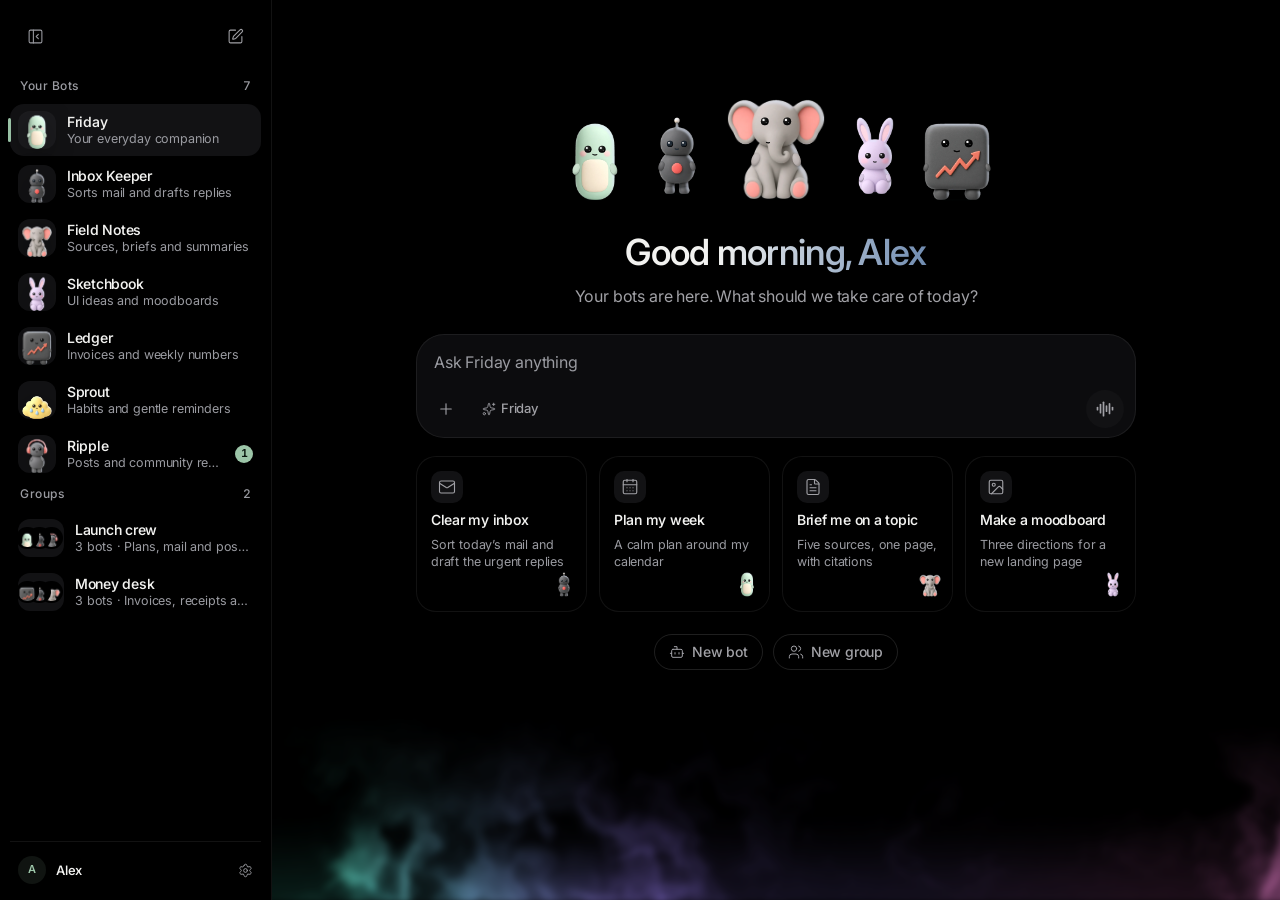
==== commit f7efab61: "v14 smoke redesign (includes v13 clay mascots, pages, rich media)" ====
--- a/index.html
+++ b/index.html
@@ -11,8 +11,8 @@
     <meta property="og:title" content="Friday" />
     <meta property="og:description" content="Friday — your calm, capable AI assistant." />
     <title>Friday</title>
-    <script type="module" crossorigin src="./assets/index-BOM6y-pF.js"></script>
-    <link rel="stylesheet" crossorigin href="./assets/index-DK1oqer3.css">
+    <script type="module" crossorigin src="./assets/index-CElj-Bvl.js"></script>
+    <link rel="stylesheet" crossorigin href="./assets/index-BSiwKS8a.css">
   </head>
   <body>
     <div id="root"></div>
--- a/assets/index-BSiwKS8a.css
+++ b/assets/index-BSiwKS8a.css
@@ -0,0 +1 @@
+@font-face{font-family:Inter Variable;font-style:normal;font-display:swap;font-weight:100 900;src:url(./inter-cyrillic-ext-opsz-normal-CfYZpDVp.woff2)format("woff2-variations");unicode-range:U+460-52F,U+1C80-1C8A,U+20B4,U+2DE0-2DFF,U+A640-A69F,U+FE2E-FE2F}@font-face{font-family:Inter Variable;font-style:normal;font-display:swap;font-weight:100 900;src:url(./inter-cyrillic-opsz-normal-BFQXbQ-f.woff2)format("woff2-variations");unicode-range:U+301,U+400-45F,U+490-491,U+4B0-4B1,U+2116}@font-face{font-family:Inter Variable;font-style:normal;font-display:swap;font-weight:100 900;src:url(./inter-greek-ext-opsz-normal-BmPQvyvo.woff2)format("woff2-variations");unicode-range:U+1F??}@font-face{font-family:Inter Variable;font-style:normal;font-display:swap;font-weight:100 900;src:url(./inter-greek-opsz-normal-BM0NlUE_.woff2)format("woff2-variations");unicode-range:U+370-377,U+37A-37F,U+384-38A,U+38C,U+38E-3A1,U+3A3-3FF}@font-face{font-family:Inter Variable;font-style:normal;font-display:swap;font-weight:100 900;src:url(./inter-vietnamese-opsz-normal-Ci9T9ieq.woff2)format("woff2-variations");unicode-range:U+102-103,U+110-111,U+128-129,U+168-169,U+1A0-1A1,U+1AF-1B0,U+300-301,U+303-304,U+308-309,U+323,U+329,U+1EA0-1EF9,U+20AB}@font-face{font-family:Inter Variable;font-style:normal;font-display:swap;font-weight:100 900;src:url(./inter-latin-ext-opsz-normal-DpK-iCPk.woff2)format("woff2-variations");unicode-range:U+100-2BA,U+2BD-2C5,U+2C7-2CC,U+2CE-2D7,U+2DD-2FF,U+304,U+308,U+329,U+1D00-1DBF,U+1E00-1E9F,U+1EF2-1EFF,U+2020,U+20A0-20AB,U+20AD-20C0,U+2113,U+2C60-2C7F,U+A720-A7FF}@font-face{font-family:Inter Variable;font-style:normal;font-display:swap;font-weight:100 900;src:url(./inter-latin-opsz-normal-BwkfbSeq.woff2)format("woff2-variations");unicode-range:U+??,U+131,U+152-153,U+2BB-2BC,U+2C6,U+2DA,U+2DC,U+304,U+308,U+329,U+2000-206F,U+20AC,U+2122,U+2191,U+2193,U+2212,U+2215,U+FEFF,U+FFFD}@font-face{font-family:Geist Mono Variable;font-style:normal;font-display:swap;font-weight:100 900;src:url(./geist-mono-cyrillic-ext-wght-normal-X_5orZeX.woff2)format("woff2-variations");unicode-range:U+460-52F,U+1C80-1C8A,U+20B4,U+2DE0-2DFF,U+A640-A69F,U+FE2E-FE2F}@font-face{font-family:Geist Mono Variable;font-style:normal;font-display:swap;font-weight:100 900;src:url(./geist-mono-cyrillic-wght-normal-DiZS0aHC.woff2)format("woff2-variations");unicode-range:U+301,U+400-45F,U+490-491,U+4B0-4B1,U+2116}@font-face{font-family:Geist Mono Variable;font-style:normal;font-display:swap;font-weight:100 900;src:url(./geist-mono-symbols2-wght-normal-CO5SzqOn.woff2)format("woff2-variations");unicode-range:U+2000-2001,U+2004-2008,U+200A,U+23B8-23BD,U+2500-259F}@font-face{font-family:Geist Mono Variable;font-style:normal;font-display:swap;font-weight:100 900;src:url(./geist-mono-vietnamese-wght-normal-DadHysG0.woff2)format("woff2-variations");unicode-range:U+102-103,U+110-111,U+128-129,U+168-169,U+1A0-1A1,U+1AF-1B0,U+300-301,U+303-304,U+308-309,U+323,U+329,U+1EA0-1EF9,U+20AB}@font-face{font-family:Geist Mono Variable;font-style:normal;font-display:swap;font-weight:100 900;src:url(./geist-mono-latin-ext-wght-normal-Bwz-egvJ.woff2)format("woff2-variations");unicode-range:U+100-2BA,U+2BD-2C5,U+2C7-2CC,U+2CE-2D7,U+2DD-2FF,U+304,U+308,U+329,U+1D00-1DBF,U+1E00-1E9F,U+1EF2-1EFF,U+2020,U+20A0-20AB,U+20AD-20C0,U+2113,U+2C60-2C7F,U+A720-A7FF}@font-face{font-family:Geist Mono Variable;font-style:normal;font-display:swap;font-weight:100 900;src:url(./geist-mono-latin-wght-normal-XN7g48iV.woff2)format("woff2-variations");unicode-range:U+??,U+131,U+152-153,U+2BB-2BC,U+2C6,U+2DA,U+2DC,U+304,U+308,U+329,U+2000-206F,U+20AC,U+2122,U+2191,U+2193,U+2212,U+2215,U+FEFF,U+FFFD}:root{--bg:#f6f3ec;--surface:#fffdf8;--surface-2:#eeeae1;--surface-3:#e6e1d6;--line:#28231417;--line-2:#28231424;--ink:#1d1c19;--ink-2:#5f5d56;--ink-3:#908d85;--accent:#5e7f68;--accent-ink:#fff;--accent-soft:#e4ece2;--lilac:#d9cceb;--glass:#fffdf8b8;--glass-line:#ffffffb3;--shadow-1:0 1px 2px #281e0a0d, 0 2px 8px #281e0a0a;--shadow-2:0 1px 1px #281e0a0a, 0 8px 24px -6px #281e0a1f, 0 24px 48px -16px #281e0a1a;--glow-a:#cfe0cf;--glow-b:#d9cceb;--glow-c:#f0dcc6;--glow-n:#ece9e2;--spring:linear(0, .006, .025 2.8%, .101 6.1%, .539 18.9%, .721 25.3%, .849 31.5%, .937 38.1%, .968 41.8%, .991 45.7%, 1.006 50.1%, 1.015 55%, 1.017 63.9%, 1.001 85.9%, 1);--spring-bouncy:linear(0, .009, .035 2.1%, .141 4.4%, .723 12.9%, .938 16.7%, 1.017, 1.077, 1.121, 1.149 24.3%, 1.159, 1.163, 1.161, 1.154 29.9%, 1.129 32.8%, 1.051 39.6%, 1.017 43.1%, .991, .977 51%, .974 53.8%, .975 57.1%, .997 69.8%, 1.003 76.9%, 1);--spring-smooth:linear(0, .034 1.9%, .123 4%, .373 8.6%, .618 13.4%, .792 18.3%, .903 23.6%, .966 29.4%, .997 36.4%, 1.008 45.1%, 1.004 62.3%, 1);--out:cubic-bezier(.2, .8, .2, 1);--t-spring:.56s;--t-smooth:.46s;--t-exit:.16s;--r-ctl:10px;--r-card:18px;--r-pop:22px;--r-cp:28px;--sb-w:264px;--lightningcss-light:initial;--lightningcss-dark: ;color-scheme:light}[data-theme=dark]{--bg:#000;--surface:#0d0d0e;--surface-2:#161618;--surface-3:#1f1f22;--line:#ffffff13;--line-2:#ffffff1f;--ink:#ecebe6;--ink-2:#a4a29c;--ink-3:#6a6964;--accent:#9cc0a6;--accent-ink:#0b140e;--accent-soft:#13201a;--lilac:#3a3150;--glass:#141416a8;--glass-line:#ffffff0f;--shadow-1:0 1px 2px #0009;--shadow-2:0 0 0 1px #ffffff0a, 0 12px 32px -8px #000c, 0 30px 60px -20px #000000b3;--glow-a:#1c3a27;--glow-b:#2e2546;--glow-c:#3a2a1c;--glow-n:#1a1a1c;--lightningcss-light: ;--lightningcss-dark:initial;color-scheme:dark}*{box-sizing:border-box;margin:0}html,body,#root{height:100%}body{background:var(--bg);color:var(--ink);letter-spacing:-.006em;font-feature-settings:"ss01", "cv11", "calt";-webkit-font-smoothing:antialiased;-moz-osx-font-smoothing:grayscale;text-rendering:optimizelegibility;transition:background-color .4s var(--out), color .4s var(--out);font:400 15px/1.6 Geist Variable,ui-sans-serif,system-ui,sans-serif}button,input,textarea{font:inherit;color:inherit;letter-spacing:inherit}button{cursor:pointer;-webkit-tap-highlight-color:transparent;background:0 0;border:0}a{color:inherit;-webkit-tap-highlight-color:transparent;text-decoration:none}::selection{background:color-mix(in oklab, var(--accent) 28%, transparent)}.tnum{font-variant-numeric:tabular-nums}.small{font-size:13px}.grow{flex:1}em{letter-spacing:-.01em;font-family:Instrument Serif,serif;font-style:italic;font-weight:400}h1,h2,h3,h4{letter-spacing:-.022em;font-weight:560;line-height:1.2}.display{letter-spacing:-.02em;font:400 44px/1.05 Instrument Serif,serif}.display em{font-size:1em}.glass{background:var(--glass);-webkit-backdrop-filter:blur(22px)saturate(1.5);box-shadow:inset 0 0 0 1px var(--glass-line), var(--shadow-2)}.card{background:var(--surface);border:1px solid var(--line);border-radius:var(--r-card);box-shadow:var(--shadow-1)}[data-theme=dark] .card{box-shadow:none}.ib,.pill,.sb-item,.sb-new,.sb-search,.mi,.send,.seg button,.face-opt,.bot-card,.plug,.starter,.sw,.days button,.bp,.theme-row button,.sb-me,.sb-rec{transition:transform var(--t-spring) var(--spring-bouncy), background-color .2s var(--out), color .2s var(--out), box-shadow .25s var(--out), border-color .2s var(--out), opacity .2s var(--out)}:is(.ib,.pill,.sb-item,.sb-new,.sb-search,.mi,.send,.seg button,.face-opt,.starter,.days button,.bp,.theme-row button,.sb-me,.sb-rec):active:not(:disabled){transition-duration:90ms;transition-timing-function:var(--out);transform:scale(.95)}:is(.bot-card,.plug):active{transition-duration:90ms;transform:scale(.98)}.ib{width:36px;height:36px;color:var(--ink-2);border-radius:999px;place-items:center;display:inline-grid}.ib:hover,.ib.is-open{background:var(--surface-2);color:var(--ink)}.ib.sm{width:30px;height:30px}.ib.lg{background:var(--surface-2);width:56px;height:56px;color:var(--ink)}.ib.soft{color:var(--ink-2)}.ib .rot{transition:transform var(--t-spring) var(--spring-bouncy)}.ib.is-open .rot{transform:rotate(45deg)}.pill{height:36px;color:var(--ink-2);background:var(--surface);border:1px solid var(--line);white-space:nowrap;border-radius:999px;align-items:center;gap:7px;padding:0 14px;font-size:14px;font-weight:500;display:inline-flex}.pill:hover{color:var(--ink);border-color:var(--line-2)}.pill.sm{gap:5px;height:30px;padding:0 11px;font-size:13px}.pill.ghost{background:0 0;border-color:#0000}.pill.ghost:hover,.pill.ghost.is-open{background:var(--surface-2)}.pill.solid{background:var(--ink);color:var(--bg);border-color:#0000}.pill.solid:hover{color:var(--bg);box-shadow:0 6px 18px -6px color-mix(in oklab, var(--ink) 50%, transparent)}.pill.solid:disabled{opacity:.35;cursor:default;box-shadow:none}.pill.solid.ok{background:var(--accent);color:var(--accent-ink);opacity:1}.pill.wide{justify-content:center;width:100%;height:46px;font-size:15px}.pill.tag{background:var(--accent-soft);height:28px;color:var(--accent);border:0;font-size:12.5px}.chev{transition:transform var(--t-spring) var(--spring-bouncy);opacity:.6}.is-open>.chev,.is-open .chev{transform:rotate(180deg)}kbd{color:var(--ink-3);background:var(--surface-2);border-radius:6px;margin-left:auto;padding:3px 6px;font:500 11px/1 Geist Variable}.pop-wrap{display:inline-flex;position:relative}.pop{z-index:60;border-radius:var(--r-pop);transform-origin:0 0;min-width:240px;animation:pop-in var(--t-spring) var(--spring) both;padding:6px;position:absolute}.pop.side-bottom{top:calc(100% + 8px)}.pop.side-top{transform-origin:0 100%;bottom:calc(100% + 8px)}.pop.align-start{left:0}.pop.align-end{transform-origin:100% 0;right:0}.pop.side-top.align-end{transform-origin:100% 100%}.pop.out{animation:pop-out var(--t-exit) var(--out) both}@keyframes pop-in{0%{opacity:0;transform:translateY(16px)scale(.96)}to{opacity:1;transform:none}}@keyframes pop-out{to{opacity:0;filter:blur(4px);transform:translateY(-4px)scale(.97)}}.side-top{--dy:6px}.pop-label{color:var(--ink-3);letter-spacing:.01em;padding:8px 10px 4px;font-size:12px;font-weight:550}.pop-sep{background:var(--line);height:1px;margin:6px 4px}.mi{text-align:left;border-radius:14px;align-items:center;gap:11px;width:100%;padding:8px 10px;font-size:14px;display:flex}.mi:hover{background:color-mix(in oklab, var(--ink) 6%, transparent)}.mi.on{background:color-mix(in oklab, var(--accent) 12%, transparent)}.mi-ic{background:var(--surface-2);width:30px;height:30px;color:var(--ink-2);border-radius:10px;flex:none;place-items:center;display:grid}.mi-ic:has(.mascot){background:0 0}.mi-t{flex-direction:column;flex:1;line-height:1.3;display:flex}.mi-t b{font-weight:520}.mi-t small{color:var(--ink-3);font-size:12.5px}.tick{color:var(--accent)}.pop>*{animation:item-in .4s var(--spring) both}.pop>:nth-child(2){animation-delay:20ms}.pop>:nth-child(3){animation-delay:40ms}.pop>:nth-child(4){animation-delay:60ms}.pop>:nth-child(n+5){animation-delay:80ms}@keyframes item-in{0%{opacity:0;transform:translateY(-3px)}}.theme-row{grid-template-columns:repeat(3,1fr);gap:4px;padding:4px;display:grid}.theme-row button{color:var(--ink-2);background:var(--surface-2);border-radius:14px;flex-direction:column;align-items:center;gap:4px;padding:10px 4px;font-size:12.5px;display:flex}.theme-row button.on{background:var(--ink);color:var(--bg)}.seg{grid-template-columns:repeat(var(--n), 1fr);background:var(--surface-2);border:1px solid var(--line);border-radius:999px;padding:3px;display:inline-grid;position:relative}.seg button{z-index:1;height:30px;color:var(--ink-3);border-radius:999px;justify-content:center;align-items:center;gap:6px;padding:0 14px;font-size:13.5px;font-weight:520;display:inline-flex;position:relative}.seg button.on,.seg button:hover{color:var(--ink)}.seg-thumb{width:calc((100% - 6px) / var(--n));background:var(--surface);box-shadow:0 1px 2px #0000000f, 0 2px 8px -2px #00000014, inset 0 0 0 1px var(--line);transform:translateX(calc(var(--i) * 100%));transition:transform var(--t-spring) var(--spring-bouncy);border-radius:999px;position:absolute;top:3px;bottom:3px;left:3px}[data-theme=dark] .seg-thumb{background:var(--surface-3)}.sw{background:var(--surface-3);border-radius:999px;flex:none;width:40px;height:24px;position:relative}.sw i{width:18px;height:18px;transition:transform var(--t-spring) var(--spring-bouncy), width .2s var(--out);background:#fff;border-radius:999px;position:absolute;top:3px;left:3px;box-shadow:0 1px 3px #0000002e}.sw:active i{width:22px}.sw.on{background:var(--accent)}.sw.on i{transform:translate(16px)}.sw.on:active i{transform:translate(12px)}.app{grid-template-columns:var(--sb-w) 1fr;height:100dvh;display:grid;overflow:hidden}.sb{border-right:1px solid var(--line);background:var(--bg);z-index:40;flex-direction:column;gap:2px;min-height:0;padding:14px 12px;display:flex}.sb-top{justify-content:space-between;align-items:center;padding:2px 6px 14px;display:flex}.sb-brand{color:var(--ink);align-items:center;gap:9px;display:flex}.mark .mark-bg{fill:var(--ink)}.mark .mark-f{fill:var(--bg)}.mark .mark-dot{fill:var(--accent)}.sb-close{display:none}.sb-new,.sb-search{height:38px;color:var(--ink);border-radius:12px;align-items:center;gap:10px;padding:0 12px;font-size:14px;font-weight:520;display:flex}.sb-new{background:var(--surface);border:1px solid var(--line);box-shadow:var(--shadow-1);margin-bottom:2px}.sb-search{color:var(--ink-2)}.sb-search:hover{background:var(--surface-2)}.sb-nav{flex-direction:column;gap:1px;margin-top:10px;display:flex}.sb-item{height:38px;color:var(--ink-2);border-radius:12px;align-items:center;gap:11px;padding:0 12px;font-size:14px;font-weight:500;display:flex;position:relative}.sb-item:hover{background:color-mix(in oklab, var(--ink) 5%, transparent);color:var(--ink)}.sb-item.on{background:var(--surface);color:var(--ink);box-shadow:inset 0 0 0 1px var(--line)}[data-theme=dark] .sb-item.on{background:var(--surface-2)}.sb-item.on svg{color:var(--accent)}.sb-sec{color:var(--ink-3);margin:22px 12px 6px;font-size:12px;font-weight:550}.sb-recents{flex-direction:column;flex:1;gap:1px;min-height:0;display:flex;overflow:auto}.sb-rec{color:var(--ink-2);white-space:nowrap;text-overflow:ellipsis;border-radius:10px;padding:7px 12px;font-size:13.5px;overflow:hidden}.sb-rec:hover{background:color-mix(in oklab, var(--ink) 5%, transparent);color:var(--ink)}.sb-rec.on{color:var(--ink)}.sb .pop-wrap{display:flex}.sb .pop{width:100%}.sb-me{text-align:left;border-radius:14px;align-items:center;gap:10px;width:100%;padding:8px;display:flex}.sb-me:hover,.sb-me.is-open{background:var(--surface-2)}.av{background:var(--accent-soft);width:34px;height:34px;color:var(--accent);border-radius:999px;flex:none;place-items:center;font-size:12.5px;font-weight:600;display:grid}.sb-me-t{flex-direction:column;min-width:0;line-height:1.25;display:flex}.sb-me-t b{font-size:13.5px;font-weight:540}.sb-me-t small{color:var(--ink-3);font-size:12px}.scrim,.nav-btn{display:none}.main{min-width:0;min-height:0;position:relative;overflow:hidden}.page{height:100%;animation:page-in var(--t-smooth) var(--spring-smooth) both}@keyframes page-in{0%{opacity:0;filter:blur(8px);transform:translateY(12px)}}.frame{height:100%;position:relative}.scroller{scroll-behavior:smooth;height:100%;overflow:hidden auto}.hdr{z-index:30;justify-content:space-between;align-items:center;gap:12px;height:64px;padding:0 20px;display:flex;position:sticky;top:0}.hdr:before{content:"";z-index:-1;background:color-mix(in oklab, var(--bg) 72%, transparent);-webkit-backdrop-filter:blur(20px)saturate(1.6);border-bottom:1px solid var(--line);opacity:0;transition:opacity .35s var(--out);position:absolute;inset:0}.hdr.scrolled:before{opacity:1}.hdr-l,.hdr-r{align-items:center;gap:8px;min-width:0;display:flex}.hdr-title{opacity:0;transition:opacity .3s var(--out), transform .4s var(--spring);font-size:16px;font-weight:560;transform:translateY(4px)}.hdr.scrolled .hdr-title,.profile-hdr .hdr-title,.ib+.hdr-title{opacity:1;transform:none}.wrap{max-width:1080px;margin:0 auto;padding:8px 32px 96px}.wrap.narrow{max-width:760px}.intro{padding:28px 0}.intro p{color:var(--ink-2);max-width:520px;margin-top:8px;font-size:16px}[style*=--d]{animation:rise .6s var(--spring) both;animation-delay:calc(var(--d) * 35ms + 60ms)}@keyframes rise{0%{opacity:0;transform:translateY(8px)}}.hero{text-align:center;z-index:2;flex-direction:column;justify-content:center;align-items:center;min-height:calc(100dvh - 64px);padding:0 24px 16vh;display:flex;position:relative}.greet{letter-spacing:-.02em;margin-top:18px;font:400 44px/1.1 Instrument Serif,serif}.greet span{color:var(--ink-2)}.greet em{color:var(--ink)}.sub{color:var(--ink-3);margin:6px 0 28px;font-size:16px}.hero .composer{text-align:left;width:min(720px,100%)}.starters{flex-wrap:wrap;justify-content:center;gap:8px;max-width:720px;margin-top:18px;display:flex}.composer{border-radius:var(--r-cp);transition:box-shadow .35s var(--out), transform var(--t-spring) var(--spring);padding:14px 12px 10px 18px}.composer textarea{resize:none;background:0 0;border:0;outline:0;width:100%;min-height:26px;padding:2px 0 8px;font-size:16px;line-height:1.5}.composer textarea::placeholder{color:var(--ink-3)}.cp-row{align-items:center;gap:6px;margin-left:-6px;display:flex}.chip-bot{height:32px;padding:0 10px 0 4px;font-size:13px}.send{background:var(--surface-2);width:38px;height:38px;color:var(--ink-2);border-radius:999px;place-items:center;display:grid}.send.ready{background:var(--ink);color:var(--bg);animation:send-pop .5s var(--spring-bouncy)}@keyframes send-pop{0%{transform:scale(.7)}}.send:disabled{cursor:default}.face-float{flex-direction:column;align-items:center;gap:6px;display:flex}.face-name{background:var(--surface);border:1px solid var(--line);box-shadow:var(--shadow-1);border-radius:999px;padding:3px 10px;font-size:12.5px;font-weight:560}.face-status{color:var(--ink-3);animation:status-in .5s var(--spring) both;align-items:center;gap:6px;font-size:13px;display:inline-flex}@keyframes status-in{0%{opacity:0;filter:blur(3px);transform:translateY(4px)}}.spin-dot{background:var(--accent);border-radius:99px;width:7px;height:7px;animation:1.2s ease-in-out infinite breathe-dot}@keyframes breathe-dot{50%{opacity:.5;transform:scale(.55)}}.face-sticky{z-index:5;pointer-events:none;justify-content:center;padding:4px 0 18px;display:flex;position:sticky;top:64px}.face-sticky .face-float{pointer-events:auto}.face-sticky .face-status{background:color-mix(in oklab, var(--bg) 80%, transparent);-webkit-backdrop-filter:blur(10px);backdrop-filter:blur(10px);border-radius:999px;padding:2px 10px}.thread{z-index:2;max-width:760px;margin:0 auto;padding:0 24px;position:relative}.msg{animation:rise .6s var(--spring) both;margin:0 0 22px}.msg.user{justify-content:flex-end;display:flex}.bubble{background:var(--surface-2);border-radius:22px 22px 6px;max-width:80%;padding:11px 16px;font-size:15.5px}.trail{height:30px;color:var(--ink-3);align-items:center;padding:0 10px 0 0;font-size:13.5px;font-weight:500;display:inline-flex}.trail-h{align-items:center;gap:4px;display:inline-flex}.trail .chev{transition:transform .45s var(--spring-bouncy)}.trail.open .chev{transform:rotate(90deg)}.shimmer{background:linear-gradient(90deg, var(--ink-3) 0%, var(--ink-3) 35%, var(--ink) 50%, var(--ink-3) 65%, var(--ink-3) 100%);color:#0000;background-size:250% 100%;-webkit-background-clip:text;background-clip:text;animation:1.8s linear infinite shimmer}@keyframes shimmer{0%{background-position:100% 0}to{background-position:-150% 0}}.trail-body{transition:grid-template-rows .5s var(--spring-smooth), opacity .3s var(--out);opacity:0;grid-template-rows:0fr;display:grid}.trail-body.open{opacity:1;grid-template-rows:1fr}.trail-body>div{border-left:1.5px solid var(--line-2);margin:4px 0 14px 6px;padding-left:16px;overflow:hidden}.step{color:var(--ink-2);animation:rise .5s var(--spring) both;align-items:center;gap:10px;padding:4px 0;font-size:13.5px;display:flex;position:relative}.step-dot{background:var(--bg);width:15px;height:15px;box-shadow:inset 0 0 0 1.5px var(--line-2);border-radius:99px;place-items:center;display:grid;position:absolute;left:-24px}.step.ok .step-dot{background:var(--accent);color:var(--accent-ink);box-shadow:none;animation:send-pop .5s var(--spring-bouncy)}.step.now{color:var(--ink)}.step.now .step-dot:after{content:"";background:var(--accent);border-radius:99px;width:6px;height:6px;animation:1.1s infinite breathe-dot}.rich{color:var(--ink);font-size:16px;line-height:1.7}.rich p{margin:0 0 14px}.rich strong{font-weight:600}.rich .plan{border-radius:16px;margin:0 0 16px;padding:4px 0;list-style:none}.rich .plan li{border-bottom:1px solid var(--line);padding:9px 0 9px 18px;position:relative}.rich .plan li:last-child{border:0}.rich .plan li:before{content:"";background:var(--accent);opacity:.7;border-radius:99px;width:6px;height:6px;position:absolute;top:19px;left:2px}.caret{background:var(--accent);vertical-align:middle;border-radius:99px;width:8px;height:8px;margin-left:4px;animation:.9s infinite breathe-dot;display:inline-block}.acts{animation:rise .5s var(--spring) both;align-items:center;gap:2px;margin-top:4px;display:flex}.acts .pill{margin-left:8px}.spacer{height:190px}.dock{z-index:10;flex-direction:column;align-items:center;padding:0 24px 14px;display:flex;position:absolute;bottom:0;left:0;right:0}.dock .composer{width:min(760px,100%);animation:rise .6s var(--spring) both}.fine{color:var(--ink-3);margin-top:8px;font-size:12px}.peek{z-index:1;pointer-events:auto;animation:peek-in 1s var(--spring) .35s both;position:absolute;bottom:-70px;left:-38px;transform:rotate(9deg)}@keyframes peek-in{0%{opacity:0;transform:translate(-60px,80px)rotate(20deg)}}.glow i{filter:blur(70px);opacity:.75;width:60%;height:90%;transition:background-color 1.4s var(--out), opacity 1.4s var(--out);will-change:transform;border-radius:50%;position:absolute;bottom:-30%}.glow i:first-child{background:var(--glow-a);animation:18s ease-in-out infinite drift1;left:-5%}.glow i:nth-child(2){background:var(--glow-b);animation:22s ease-in-out infinite drift2;left:25%}.glow i:nth-child(3){background:var(--glow-c);opacity:.5;animation:20s ease-in-out infinite drift3;left:55%}@keyframes drift1{50%{transform:translate(18%,-8%)scale(1.15)}}@keyframes drift2{50%{transform:translate(-14%,-12%)scale(.9)}}@keyframes drift3{50%{transform:translate(-10%,6%)scale(1.2)}}.glow.focus i{opacity:.9}.glow.busy i{opacity:1;animation-duration:7s,8s,9s}.glow.busy i:first-child{animation-duration:7s}.glow.busy i:nth-child(2){animation-duration:8s}.glow.busy i:nth-child(3){animation-duration:9s}.glow.calm i{background:var(--glow-n);opacity:.9}[data-theme=dark] .glow i{opacity:.55}[data-theme=dark] .glow.calm i{opacity:.7}.call{z-index:70;background:color-mix(in oklab, var(--bg) 40%, transparent);-webkit-backdrop-filter:blur(14px);backdrop-filter:blur(14px);animation:fade .3s var(--out) both;place-items:center;display:grid;position:absolute;inset:0}@keyframes fade{0%{opacity:0}}.call-card{width:min(360px,100% - 32px);animation:pop-in .6s var(--spring) both;border-radius:32px;flex-direction:column;align-items:center;gap:6px;padding:32px 24px 24px;display:flex}.call-card h2{margin-top:10px;font:400 32px/1.1 Instrument Serif,serif}.call-card p{color:var(--ink-3);font-size:14px}.wave{align-items:center;gap:5px;height:28px;margin:14px 0 18px;display:flex}.wave i{background:var(--accent);width:5px;height:100%;animation:1s ease-in-out infinite wave;animation-delay:calc(var(--i) * .12s);transform-origin:50%;border-radius:9px}@keyframes wave{0%,to{transform:scaleY(.25)}50%{transform:scaleY(1)}}.call-acts{gap:16px;display:flex}.ib.end{color:#fff;background:#d9705f}.ib.end:hover{color:#fff;background:#c85f4e}.mascot{cursor:default;flex:none;display:inline-block;position:relative}.mascot[onclick],.pf-stage .mascot,.face-float .mascot,.peek .mascot{cursor:pointer}.mascot-body{transform-origin:50% 92%;will-change:transform;animation:4.2s ease-in-out infinite breathe;position:absolute;inset:0}.mascot svg{-webkit-user-select:none;user-select:none;-webkit-user-drag:none;width:100%;height:100%;position:absolute;inset:0}.mascot img{filter:drop-shadow(0 6px 10px #3c281424)}[data-theme=dark] .mascot img{filter:drop-shadow(0 6px 14px #0009)}@keyframes breathe{0%,to{transform:translateY(0)scale(1)}50%{transform:translateY(-2.5%)scale(1.012,.99)}}.mascot .lid{transition:transform 90ms ease-in;transform:scaleY(0)}.mascot .lid.shut{transform:scaleY(1)}.mascot .lid-low{transition:transform .35s var(--spring);transform:scaleY(0)}.mascot .happy-arc{opacity:0;transition:opacity .2s var(--out)}.mascot .bead{transition:opacity .15s}.mascot .mouth{transition:d .38s var(--spring-bouncy)}.mascot .brows{opacity:0;transition:opacity .25s var(--out)}.think-dots{opacity:0;gap:3px;transition:opacity .3s;display:flex;position:absolute;top:2%;right:-4%}.think-dots i{aspect-ratio:1;background:var(--ink-3);border-radius:99px;width:max(4px,6%);animation:1.1s infinite breathe-dot}.think-dots i:nth-child(2){animation-delay:.15s}.think-dots i:nth-child(3){animation-delay:.3s}.mood-thinking .think-dots{opacity:1}.mood-thinking .mascot-body{animation:2.6s ease-in-out infinite sway}@keyframes sway{0%,to{transform:rotate(-3deg)}50%{transform:rotate(3deg)translateY(-1.5%)}}.mood-typing .mascot-body{animation:1.6s ease-in-out infinite attentive}@keyframes attentive{0%,to{transform:translateY(0)rotate(-1deg)}50%{transform:translateY(-1.5%)rotate(1deg)scale(1.015)}}.mood-talking .mascot-body{animation:.45s ease-in-out infinite talkbob}@keyframes talkbob{50%{transform:translateY(-1.5%)scale(1.01,.99)}}.mood-done .mascot-body{animation:hop .9s var(--spring-bouncy) both, breathe 4.2s ease-in-out .9s infinite}@keyframes hop{0%{transform:translateY(0)scale(1)}25%{transform:translateY(2%)scale(1.06,.92)}55%{transform:translateY(-10%)scale(.96,1.05)}to{transform:none}}.mood-done .bead,.mood-poke .bead{opacity:0}.mood-done .happy-arc,.mood-poke .happy-arc{opacity:1}.mood-error .mascot-body{animation:shrink .6s var(--spring) both, shiver 3s ease-in-out .6s infinite}@keyframes shrink{to{transform:scale(.93)translateY(3%)}}@keyframes shiver{0%,to{transform:scale(.93)translateY(3%)}50%{transform:scale(.93)translateY(3%)rotate(-1.5deg)}}.mood-error .brows{opacity:1}.mood-poke .mascot-body{animation:squish .7s var(--spring-bouncy) both}@keyframes squish{0%{transform:scale(1)}20%{transform:scale(1.12,.86)}45%{transform:scale(.92,1.1)translateY(-6%)}to{transform:none}}.sparkle{color:#e9b949;pointer-events:none;animation:sparkle .9s var(--spring) both;font-size:max(12px,22%);position:absolute;top:4%;right:2%}@keyframes sparkle{0%{opacity:0;transform:scale(.2)rotate(-40deg)}30%{opacity:1;transform:scale(1.2)rotate(10deg)}to{opacity:0;transform:translate(30%,-60%)scale(.7)rotate(40deg)}}.mascot.bounce .mascot-body{animation:squish .7s var(--spring-bouncy) both}.bot-grid{grid-template-columns:repeat(auto-fill,minmax(230px,1fr));gap:14px;display:grid}.bot-card{text-align:left;flex-direction:column;gap:10px;padding:14px;display:flex}.bot-card:hover{border-color:var(--line-2);box-shadow:var(--shadow-2);transform:translateY(-2px)}.bot-stage{background:radial-gradient(120% 90% at 50% 100%, var(--surface-2), transparent 70%);border-radius:12px;place-items:center;height:168px;display:grid;overflow:hidden}.bot-card:hover .mascot-body{animation:squish .7s var(--spring-bouncy) both}.bot-meta{flex-direction:column;padding:0 2px;line-height:1.35;display:flex}.bot-meta b{font-size:15.5px;font-weight:560}.bot-meta span{color:var(--ink-3);font-size:13.5px}.bot-foot{color:var(--ink-2);border-top:1px solid var(--line);align-items:center;gap:7px;padding:8px 2px 0;font-size:12.5px;display:flex}.dot-live{background:var(--accent);width:6px;height:6px;box-shadow:0 0 0 3px color-mix(in oklab, var(--accent) 18%, transparent);border-radius:99px}.bot-card.add{box-shadow:none;color:var(--ink-2);background:0 0;border-style:dashed;justify-content:center;align-items:center;gap:4px;min-height:250px}.bot-card.add span:last-child{color:var(--ink-3);font-size:13px}.add-ic{background:var(--surface-2);border-radius:99px;place-items:center;width:52px;height:52px;margin-bottom:8px;display:grid}.profile{flex-direction:column;gap:16px;max-width:820px;padding-top:16px;display:flex}.pf-hero{grid-template-columns:240px 1fr;align-items:center;gap:24px;padding:20px;display:grid}.pf-stage{background:radial-gradient(90% 70% at 50% 85%, var(--accent-soft), transparent 70%), var(--surface-2);border-radius:14px;place-items:center;height:250px;display:grid}.pf-fields{flex-direction:column;gap:14px;display:flex}.fld{flex-direction:column;gap:6px;display:flex}.fld>span{color:var(--ink-3);align-items:center;gap:5px;font-size:12.5px;font-weight:550;display:inline-flex}.fld input,.instr{border:1px solid var(--line-2);background:var(--bg);width:100%;transition:border-color .2s, box-shadow .25s var(--out);border-radius:12px;outline:0;padding:11px 14px;font-size:15px}.fld input:focus,.instr:focus{border-color:color-mix(in oklab, var(--accent) 55%, transparent);box-shadow:0 0 0 4px color-mix(in oklab, var(--accent) 12%, transparent)}.pf-fields .fld:first-child input{padding:8px 14px;font:400 30px/1.15 Instrument Serif,serif}.card-h{justify-content:space-between;align-items:baseline;margin-bottom:14px;display:flex}.card-h h3{font-size:16px}.faces{grid-template-columns:repeat(auto-fill,minmax(92px,1fr));gap:8px;display:grid}.face-opt{color:var(--ink-2);border:1px solid #0000;border-radius:16px;flex-direction:column;align-items:center;gap:4px;padding:12px 4px 8px;font-size:12.5px;display:flex;position:relative}.face-opt .mascot-body{inset:0}.face-opt:hover{background:var(--surface-2)}.face-opt.on{background:var(--accent-soft);border-color:color-mix(in oklab, var(--accent) 35%, transparent);color:var(--ink);font-weight:540}.face-check{background:var(--accent);width:18px;height:18px;color:var(--accent-ink);animation:send-pop .5s var(--spring-bouncy);border-radius:99px;place-items:center;display:grid;position:absolute;top:7px;right:7px}.play{border-top:1px solid var(--line);flex-direction:column;gap:8px;margin-top:16px;padding-top:14px;display:flex}.play-row,.hint-row,.chips{flex-wrap:wrap;gap:6px;display:flex}.instr{resize:vertical;min-height:140px;line-height:1.6}.hint-row{margin-top:10px}.sched-day{margin:0 4px 10px}.list{padding:4px}.row{border-radius:14px;align-items:center;gap:14px;padding:12px;display:flex}.time{width:52px;font-size:15px;font-weight:560}.row-t{flex-direction:column;flex:1;min-width:0;line-height:1.35;display:flex}.row-t b{font-weight:530}.row-t small{color:var(--ink-3);font-size:13px}.routine.off .time,.routine.off .row-t,.routine.off .mascot{opacity:.45;transition:opacity .3s}.sheet-scrim{z-index:80;background:color-mix(in oklab, var(--bg) 35%, #0000002e);-webkit-backdrop-filter:blur(6px);backdrop-filter:blur(6px);animation:fade .25s var(--out) both;place-items:center;padding:16px;display:grid;position:fixed;inset:0}.sheet{width:min(540px,100%);animation:sheet-in .6s var(--spring) both;border-radius:28px;flex-direction:column;gap:16px;padding:22px;display:flex}@keyframes sheet-in{0%{opacity:0;filter:blur(6px);transform:translateY(24px)scale(.96)}}.sheet-h{justify-content:space-between;align-items:center;display:flex}.sheet-h h3{font:400 28px/1.1 Instrument Serif,serif}.sheet .fld input{background:var(--surface)}.fld-row{align-items:flex-start;gap:14px;display:flex}.fld-row .fld:first-child{flex:none;width:130px}.bot-pick{scrollbar-width:none;gap:6px;padding:2px;display:flex;overflow-x:auto}.bp{color:var(--ink-2);border:1px solid var(--line);background:var(--surface);border-radius:14px;flex-direction:column;flex:none;align-items:center;gap:2px;padding:8px 10px;font-size:12px;display:flex}.bp.on{border-color:color-mix(in oklab, var(--accent) 45%, transparent);background:var(--accent-soft);color:var(--ink)}.days{gap:6px;display:flex}.days button{background:var(--surface);border:1px solid var(--line);width:38px;height:38px;color:var(--ink-2);border-radius:99px;font-size:13px;font-weight:550}.days button.on{background:var(--ink);color:var(--bg);border-color:#0000}.sheet-f{justify-content:flex-end;gap:8px;padding-top:4px;display:flex}.search{cursor:text;gap:8px;width:240px}.search input{background:0 0;border:0;outline:0;width:100%;font-size:14px}.plug-grid{grid-template-columns:repeat(auto-fill,minmax(300px,1fr));gap:12px;display:grid}.plug{align-items:center;gap:14px;padding:14px;display:flex}.plug:hover{border-color:var(--line-2);box-shadow:var(--shadow-2);transform:translateY(-2px)}.plug-ic{color:#2a2823;border-radius:13px;flex:none;place-items:center;width:44px;height:44px;font-size:16px;font-weight:640;display:grid;box-shadow:inset 0 0 0 1px #0000000d}[data-theme=dark] .plug-ic{filter:saturate(.8)brightness(.85)}.plug-ic.lg{border-radius:18px;width:64px;height:64px;font-size:22px}.plug-t{flex-direction:column;flex:1;min-width:0;line-height:1.35;display:flex}.plug-t b{font-weight:560}.plug-t small{color:var(--ink-3);font-size:13px}.badge{background:var(--surface-2);color:var(--ink-2);border-radius:99px;align-items:center;gap:4px;padding:4px 10px;font-size:12px;font-weight:550;display:inline-flex}.badge.ok{background:var(--accent-soft);color:var(--accent)}.drawer-scrim{z-index:50;background:color-mix(in oklab, var(--bg) 30%, #00000024);animation:fade .3s var(--out) both;position:absolute;inset:0}.drawer-scrim.out{animation:fade-out .22s var(--out) both}@keyframes fade-out{to{opacity:0}}.drawer{z-index:55;width:min(420px,100% - 20px);animation:drawer-in .6s var(--spring) both;border-radius:26px;flex-direction:column;gap:18px;padding:14px 22px 22px;display:flex;position:absolute;top:10px;bottom:10px;right:10px;overflow-y:auto}.drawer.out{animation:drawer-out .22s var(--out) both}@keyframes drawer-in{0%{transform:translate(105%)}}@keyframes drawer-out{to{opacity:.6;transform:translate(105%)}}.drawer-h{justify-content:flex-end;margin:0 -10px -6px 0;display:flex}.dr-hero{align-items:center;gap:16px;display:flex}.dr-hero h2{font:400 32px/1.1 Instrument Serif,serif}.dr-hero p{font-size:13.5px}.dr-long{color:var(--ink-2);font-size:15px}.dr-sec h4{color:var(--ink-3);margin-bottom:8px;font-size:12.5px;font-weight:550}.perm{border-bottom:1px solid var(--line);align-items:center;gap:10px;padding:9px 0;font-size:14.5px;display:flex}.perm svg{color:var(--accent)}.dr-bots{flex-wrap:wrap;gap:6px;display:flex}.dr-bots .pill{padding-left:4px}.dr-note{background:var(--accent-soft);color:var(--accent);border-radius:14px;align-items:flex-start;gap:10px;padding:12px 14px;font-size:13.5px;display:flex}.dr-note svg{flex:none;margin-top:2px}.dr-foot{margin-top:auto}.spin{animation:.8s linear infinite spin}@keyframes spin{to{transform:rotate(360deg)}}.skill-grid{grid-template-columns:repeat(auto-fill,minmax(240px,1fr));gap:12px;display:grid}.skill{flex-direction:column;gap:6px;padding:16px;transition:opacity .3s;display:flex}.skill.off{opacity:.62}.skill b{margin-top:8px;font-weight:560}.skill p{color:var(--ink-2);flex:1;font-size:14px;line-height:1.5}.skill-top{align-items:center;gap:10px;display:flex}.tag-s{color:var(--ink-3);border:1px solid var(--line);border-radius:99px;padding:2px 8px;font-size:12px}@media (width<=860px){.app{grid-template-columns:1fr}.sb{width:min(300px,86vw);transition:transform var(--t-smooth) var(--spring-smooth);box-shadow:var(--shadow-2);position:fixed;inset:0 auto 0 0;transform:translate(-102%)}.nav-open .sb{transform:none}.sb-close{display:inline-grid}.scrim{z-index:35;opacity:0;pointer-events:none;transition:opacity .3s var(--out);background:#00000038;display:block;position:fixed;inset:0}.nav-open .scrim{opacity:1;pointer-events:auto}.nav-btn{z-index:32;display:inline-grid;position:fixed;top:14px;left:10px}.hdr{height:64px;padding:0 12px 0 52px}.hide-sm,.seg-l{display:none}.seg button{padding:0 11px}.model-btn{padding:0 8px}.wrap{padding:0 16px 80px}.display,.greet{font-size:36px}.intro{padding:12px 0 20px}.hero{padding:0 16px 18vh}.peek{bottom:-84px;left:-54px}.peek .mascot{width:160px!important;height:238px!important}.pf-hero{grid-template-columns:1fr}.pf-stage{height:210px}.search{width:150px}.plug-grid,.skill-grid{grid-template-columns:1fr}.bot-grid{grid-template-columns:1fr 1fr;gap:10px}.bot-stage{height:120px}.bot-foot{font-size:11.5px}.bot-foot .tnum,.row .next{display:none}.fld-row{flex-direction:column}.fld-row .fld:first-child{width:100%}.sheet-scrim{place-items:end center;padding:8px}.sheet{border-radius:26px}.drawer{width:auto;max-height:86%;animation-name:drawer-up;inset:auto 8px 8px}.drawer.out{animation-name:drawer-down}@keyframes drawer-up{0%{transform:translateY(105%)}}@keyframes drawer-down{to{transform:translateY(105%)}}.dock{padding:0 10px 10px}.thread{padding:0 16px}}@media (prefers-reduced-motion:reduce){*,:before,:after{scroll-behavior:auto!important;transition-duration:1ms!important;animation-duration:1ms!important;animation-iteration-count:1!important;animation-delay:0s!important}.mascot-body,.glow i{animation:none!important}}.mascot .ground{fill:#3c281421;filter:blur(3px)}[data-theme=dark] .mascot .ground{fill:#000000b3}.mascot svg{overflow:visible}.face-sticky{background:linear-gradient(var(--bg) 70%, transparent);margin:0 -24px 8px;padding:0 0 26px}.dock:before{content:"";z-index:-1;background:linear-gradient(transparent, color-mix(in oklab, var(--bg) 85%, transparent) 45%);pointer-events:none;position:absolute;inset:-40px 0 0}.hero .face-float{margin-bottom:2px}.trail-body>div{border-left:0;margin:4px 0 14px;padding-left:28px;position:relative}.trail-body>div:before{content:"";background:var(--line-2);border-radius:2px;width:1.5px;position:absolute;top:12px;bottom:12px;left:7px}.step-dot{left:-28px}.sheet-scrim{-webkit-backdrop-filter:blur(3px);backdrop-filter:blur(3px);background:#1e190f1a}[data-theme=dark] .sheet-scrim{background:#0000008c}[data-theme=dark] .glow.busy i{opacity:.8}:root{--bg:#fff;--surface:#fff;--surface-2:#f4f4f3;--surface-3:#ebebe9;--line:#00000012;--line-2:#0000001f;--ink:#0b0b0c;--ink-2:#55555a;--ink-3:#94949a;--accent:#4e7a5e;--accent-ink:#fff;--accent-soft:#4e7a5e1a;--glass:#ffffffc7;--glass-line:#0000000f;--shadow-1:none;--shadow-2:0 0 0 1px #0000000d, 0 10px 30px -10px #00000024, 0 30px 60px -24px #0000001f;--glow-a:#d3e6d8;--glow-b:#e0d6f0;--glow-c:#f3e2d0;--glow-n:#efefee;--font:"Inter Variable", -apple-system, BlinkMacSystemFont, "SF Pro Text", system-ui, sans-serif;--sb-w:272px}[data-theme=dark]{--bg:#000;--surface:#000;--surface-2:#121214;--surface-3:#1c1c1f;--line:#ffffff12;--line-2:#ffffff1f;--ink:#f2f2f0;--ink-2:#a1a1a6;--ink-3:#626267;--accent:#9cc5a8;--accent-ink:#08130c;--accent-soft:#9cc5a81a;--glass:#121214b8;--glass-line:#ffffff12;--shadow-2:0 0 0 1px #ffffff0f, 0 16px 40px -12px #000000e6;--glow-a:#17301f;--glow-b:#241d38;--glow-c:#2e2116;--glow-n:#161618}body{font-family:var(--font);letter-spacing:-.011em;font-optical-sizing:auto;font-feature-settings:"cv11", "ss03", "cv05", "calt";font-size:15px}h1,h2,h3,h4,b,strong{letter-spacing:-.018em}.tnum,.time{font-variant-numeric:tabular-nums;font-feature-settings:"tnum", "cv11"}em{letter-spacing:inherit;font-family:inherit;font-size:1em;font-style:italic}.rich em{font-size:1em}.card{box-shadow:none}.sb{background:var(--bg);border-right:1px solid var(--line);padding:16px 10px 10px}.sb-top{padding:2px 8px 18px}.sb-sec{color:var(--ink-3);letter-spacing:0;justify-content:space-between;margin:4px 10px 8px;font-size:12px;font-weight:520;display:flex}.sb-bots{flex-direction:column;flex:1;gap:2px;min-height:0;margin:0 -2px;padding:0 2px;display:flex;overflow-y:auto}.sb-bot{text-align:left;color:var(--ink-2);transition:background-color .2s var(--out), transform var(--t-spring) var(--spring-bouncy);border-radius:14px;align-items:center;gap:11px;padding:7px 8px;display:flex;position:relative}.sb-bot:hover{background:var(--surface-2);color:var(--ink)}.sb-bot:active{transition-duration:90ms;transform:scale(.97)}.sb-bot.on{background:var(--surface-2);color:var(--ink)}.sb-bot.on:before{content:"";background:var(--accent);width:3px;animation:send-pop .5s var(--spring-bouncy);border-radius:3px;position:absolute;top:14px;bottom:14px;left:-2px}.sb-face{background:var(--surface-2);border-radius:12px;flex:none;place-items:center;width:38px;height:38px;display:grid;overflow:visible}.sb-bot.on .sb-face,.sb-bot:hover .sb-face{background:var(--surface-3)}.sb-face .mascot{margin-top:2px}.sb-face.plus{border:1px dashed var(--line-2);color:var(--ink-3);background:0 0}.sb-bt{flex-direction:column;min-width:0;line-height:1.3;display:flex}.sb-bt b{color:var(--ink);font-size:14px;font-weight:540}.sb-bt small{color:var(--ink-3);white-space:nowrap;text-overflow:ellipsis;font-size:12.5px;overflow:hidden}.sb-bot.add b{color:var(--ink-2);font-weight:500}.sb-badge{background:var(--accent);min-width:18px;height:18px;color:var(--accent-ink);border-radius:99px;place-items:center;margin-left:auto;padding:0 5px;font-size:11px;font-weight:600;display:grid}.sb-corner{border-top:1px solid var(--line);margin-top:8px;padding-top:8px}.sb-me{padding:6px 8px}.sb-me .av{width:28px;height:28px;font-size:11px}.sb-me-t{flex:1}.sb-me-t b{font-size:13px}.pop-head{align-items:center;gap:10px;padding:8px 8px 6px;display:flex}.pop-head span:last-child{flex-direction:column;min-width:0;line-height:1.3;display:flex}.pop-head b{font-size:13.5px;font-weight:560}.pop-head small{color:var(--ink-3);text-overflow:ellipsis;font-size:12px;overflow:hidden}.theme-row button{border:1px solid var(--line);background:0 0}.theme-row button.on{background:var(--ink);color:var(--bg);border-color:#0000}.hdr{height:60px;padding:0 16px 0 20px}.hdr-bot{align-items:center;gap:8px;margin-right:2px;padding-right:10px;font-size:14.5px;display:inline-flex}.hdr-bot b{font-weight:580}.hdr-bot .mascot{margin-top:1px}.seg.tabs{background:0 0;border-color:#0000;padding:2px}.seg.tabs button{height:32px;color:var(--ink-3);gap:6px;padding:0 12px;font-size:13.5px;font-weight:500}.seg.tabs button.on{color:var(--ink)}.seg.tabs .seg-thumb{width:calc((100% - 4px) / var(--n));background:var(--surface-2);box-shadow:none;top:2px;bottom:2px;left:2px}[data-theme=dark] .seg.tabs .seg-thumb{background:var(--surface-2)}.seg.tabs svg{opacity:.8}.pill{border-color:var(--line-2);background:0 0}.pill.ghost{border-color:#0000}.pill.on{background:var(--accent-soft);color:var(--accent);border-color:#0000}.col{z-index:2;max-width:720px;margin:0 auto;padding:18px 24px 120px;position:relative}.lead{padding:26px 0}.lead h1{letter-spacing:-.032em;font-size:30px;font-weight:620;line-height:1.1}.lead p{color:var(--ink-2);max-width:520px;margin-top:8px;font-size:15px}.day-h{color:var(--ink-3);margin:0 0 6px;font-size:12.5px;font-weight:500}.rows{flex-direction:column;display:flex}.row{border-bottom:1px solid var(--line);text-align:left;border-radius:0;align-items:center;gap:16px;padding:14px 4px;display:flex}.row+.row{box-shadow:none}.row:hover{background:0 0}a.row:hover .row-t b,.plug:hover b{color:var(--accent)}.row-t b{font-size:15px;font-weight:520}.row-t small{font-size:13.5px}.time{width:56px;color:var(--ink);font-size:15px;font-weight:540}.add-row{color:var(--ink-3);border-bottom:0;gap:8px;font-size:14px;transition:color .2s}.add-row:hover{color:var(--ink)}.empty{color:var(--ink-3);flex-direction:column;align-items:center;gap:10px;padding:40px;display:flex}.routine.off .time,.routine.off .row-t{opacity:.4}.skill.off .row-t{opacity:.5}.skill{opacity:1!important}.tag-s{border-color:var(--line-2);color:var(--ink-3)}.filter{margin-bottom:6px}.plug{padding:12px 4px}.plug:hover{box-shadow:none;border-color:var(--line);transform:none}.plug-ic{border-radius:12px;width:40px;height:40px;font-size:15px}[data-theme=dark] .plug-ic{color:var(--ink);filter:none;box-shadow:inset 0 0 0 1px var(--line);background:var(--surface-2)!important}.plug-ic{color:var(--ink);box-shadow:inset 0 0 0 1px var(--line);background:var(--surface-2)!important}.badge{color:var(--ink-3);border:1px solid var(--line-2);background:0 0}.badge.ok{background:var(--accent-soft);border-color:#0000;gap:6px}.badge .dot-live{width:5px;height:5px;box-shadow:none}.search{width:180px}.search.pill.sm{height:32px}.pf-hero{text-align:center;background:0 0;border:0;flex-direction:column;grid-template-columns:none;align-items:center;gap:4px;padding:20px 0 30px;display:flex}.pf-hero .mascot{margin-bottom:10px}.pf-name{font:620 30px/1.15 var(--font);letter-spacing:-.032em;text-align:center;background:0 0;border:0;border-radius:10px;outline:0;width:100%;padding:2px 8px;transition:background-color .2s}.pf-title{color:var(--ink-2);text-align:center;background:0 0;border:0;border-radius:8px;outline:0;width:100%;padding:2px 8px;font-size:15px}.pf-name:hover,.pf-title:hover,.pf-name:focus,.pf-title:focus{background:var(--surface-2)}.pf-hero p{margin-top:8px}.sec{border-top:1px solid var(--line);padding:22px 0}.sec-h{justify-content:space-between;align-items:baseline;margin-bottom:14px;display:flex}.sec-h h3{font-size:15px;font-weight:580}.faces{grid-template-columns:repeat(auto-fill,minmax(84px,1fr));gap:4px}.face-opt{border-radius:16px;padding:10px 2px 8px}.face-opt .mascot{height:64px!important}.face-opt.on{background:var(--surface-2);border-color:#0000}.face-opt.on span{color:var(--accent)}.instr,.fld input{border-color:var(--line-2);background:0 0;border-radius:14px}.hint{margin-top:10px}.greet{font:620 34px/1.1 var(--font);letter-spacing:-.034em;margin-top:14px}.sub{margin:8px 0 26px;font-size:15px}.face-name{background:var(--surface-2);box-shadow:none;border:0;font-weight:560}.model-btn{color:var(--ink-2);font-weight:520}.composer{background:color-mix(in oklab, var(--surface-2) 70%, transparent);box-shadow:inset 0 0 0 1px var(--line);-webkit-backdrop-filter:blur(22px)}[data-theme=light] .composer{box-shadow:inset 0 0 0 1px var(--line-2), 0 10px 30px -14px #0000002e;background:#ffffffd9}.composer.focus{box-shadow:inset 0 0 0 1px color-mix(in oklab, var(--accent) 40%, transparent), 0 0 0 4px var(--accent-soft)}.starter{background:0 0}.bubble{background:var(--surface-2)}.peek{opacity:.95}.glow{z-index:0;height:52vh}.frame .glow{position:absolute}[data-theme=light] .glow i{opacity:.85}.rich .plan li{border-color:var(--line)}.sheet{gap:14px}.sheet-h{justify-content:flex-start;gap:10px}.sheet-h h3{font:600 18px/1.2 var(--font);letter-spacing:-.02em;flex:1}.sheet-f{align-items:center}.dr-hero h2{font:620 26px/1.1 var(--font);letter-spacing:-.03em}.days button{border-color:var(--line-2);background:0 0}.drawer-scrim{background:#0000000f}[data-theme=dark] .drawer-scrim{background:#00000080}.dr-note{background:var(--accent-soft)}.call-card h2{font:620 26px/1.1 var(--font);letter-spacing:-.03em}@media (width<=860px){.hdr{gap:6px;padding:0 10px 0 52px}.hdr-bot b{display:none}.hdr-bot{padding-right:2px}.seg.tabs button{padding:0 9px}.seg.tabs .seg-l{display:none}.col{padding:6px 18px 100px}.lead{padding:14px 0 18px}.lead h1{font-size:26px}.greet{font-size:28px}.search{width:40px;padding:0 12px}.search input{display:none}.hdr-r .pill.solid.sm{gap:0;padding:0 10px;font-size:0}.hdr-r .pill.solid.sm svg{width:16px;height:16px}.tag-s{display:none}}[data-theme=dark] .mascot svg{filter:drop-shadow(0 0 .6px #ffffff73)drop-shadow(0 -2px 8px #ffffff0d)}[data-theme=dark] .sw.on i{background:#08130c}.row.skill{flex-direction:row;align-items:center;gap:16px;padding:14px 4px}.row.skill .row-t{flex:1}.drawer,.sheet,.pop{background:color-mix(in oklab, var(--bg) 90%, transparent)}[data-theme=dark] .drawer,[data-theme=dark] .sheet,[data-theme=dark] .pop{background:#101012eb}.sw{box-shadow:inset 0 0 0 1px var(--line-2)}[data-theme=light] .sw:not(.on){background:#e4e4e2}:root{--g1:#a9ddbb;--g2:#c9b9f6;--g3:#f8c9a3;--g4:#afcff5;--g5:#f1bcd2;--g-calm:#ededea;--g-op:.9}[data-theme=dark]{--g1:#1f6b40;--g2:#45338a;--g3:#6e4423;--g4:#1f4c85;--g5:#62294b;--g-calm:#262629;--g-op:.8}.glow{pointer-events:none;z-index:0;height:48vh;position:absolute;bottom:0;left:0;right:0;overflow:hidden;-webkit-mask-image:linear-gradient(#0000 0%,#0000008c 45%,#000 78% 100%);mask-image:linear-gradient(#0000 0%,#0000008c 45%,#000 78% 100%)}.glow-drift{transition:opacity 1.4s var(--out);position:absolute;inset:0}.glow .glow-drift i{filter:blur(56px);width:50%;height:78%;opacity:var(--g-op);will-change:transform, opacity;background:0 0;border-radius:50%;animation-timing-function:ease-in-out;animation-iteration-count:infinite;animation-direction:alternate;position:absolute;bottom:-32%;transform:translate(0,0)}.glow .glow-drift i:first-child{background:var(--g1);animation-name:gA,fade1;animation-duration:17s,11s;left:-12%}.glow .glow-drift i:nth-child(2){background:var(--g2);animation-name:gB,fade2;animation-duration:21s,13s;left:14%}.glow .glow-drift i:nth-child(3){background:var(--g3);animation-name:gC,fade1;animation-duration:19s,9s;left:40%}.glow .glow-drift i:nth-child(4){background:var(--g4);animation-name:gA,fade2;animation-duration:23s,12s;animation-delay:-6s,-3s;left:62%}.glow .glow-drift i:nth-child(5){background:var(--g5);width:60%;animation-name:gB,fade3;animation-duration:25s,15s;animation-delay:-9s,-5s;left:30%}@keyframes gA{0%{transform:translate(0,0)scale(1)}50%{transform:translate(22%,-10%)scale(1.18)}to{transform:translate(-8%,4%)scale(.92)}}@keyframes gB{0%{transform:translateY(2%)scale(1.05)}50%{transform:translate(-20%,-12%)scale(.9)}to{transform:translate(14%,-4%)scale(1.15)}}@keyframes gC{0%{transform:translate(0,0)scale(.95)}50%{transform:translate(16%,-14%)scale(1.2)}to{transform:translate(-18%,2%)scale(1)}}@keyframes fade1{0%{opacity:var(--g-op)}to{opacity:calc(var(--g-op) * .35)}}@keyframes fade2{0%{opacity:calc(var(--g-op) * .4)}to{opacity:var(--g-op)}}@keyframes fade3{0%{opacity:calc(var(--g-op) * .15)}to{opacity:calc(var(--g-op) * .8)}}.glow.focus{--g-op:1}.glow.busy .glow-drift i{animation-duration:6s,3.5s}.glow.busy .glow-drift i:nth-child(2n){animation-duration:7s,4s}.glow.busy{--g-op:1}.glow-calm{background:radial-gradient(60% 70% at 50% 100%, var(--g-calm), transparent 75%);opacity:0;transition:opacity 1.4s var(--out);border-radius:50%;position:absolute;inset:20% -10% -30%}.glow.calm .glow-calm{opacity:1}[data-theme=light] .glow.calm .glow-calm{background:radial-gradient(60% 70% at 50% 100%,#f1f1ee,#0000 75%)}@media (prefers-reduced-motion:reduce){.glow .glow-drift i{animation:none!important}}[data-theme=light]{--ink:#050506;--ink-2:#4a4a50;--ink-3:#8a8a90;--line:#00000013;--line-2:#00000021;--surface-2:#f3f3f2}[data-theme=light] .sb{background:#fbfbfa}[data-theme=light] .sb-bot.on{box-shadow:0 0 0 1px var(--line), 0 2px 8px -4px #0000001f;background:#fff}[data-theme=light] .sb-face,[data-theme=light] .bubble{background:#f1f1ef}[data-theme=light] .seg.tabs .seg-thumb{background:#f0f0ee}[data-theme=light] .face-name{background:#f1f1ef}[data-theme=light] .mascot svg{filter:drop-shadow(0 4px 8px #00000014)}.dock:before{background:linear-gradient(transparent, color-mix(in oklab, var(--bg) 55%, transparent));height:60px;inset:-28px 0 auto}.glow{height:55vh}.hdr:before{background:color-mix(in oklab, var(--bg) 86%, transparent)}.face-sticky{background:linear-gradient(var(--bg) 78%, transparent);padding-bottom:30px;top:60px}.frame:not(.chat) .glow{opacity:.75;height:30vh}.sb-bots{flex:0 auto}.sb-sec2{border-top:1px solid var(--line);margin-top:16px;margin-left:4px;margin-right:4px;padding-top:14px;padding-left:6px}.sb-sec-bot{align-items:center;gap:6px;display:inline-flex}.sb-nav2{flex-direction:column;flex:1;gap:1px;display:flex}.sb-nav2 .sb-item{border-radius:11px;height:36px;font-size:14px}.sb-nav2 .sb-item.on{background:var(--surface-2);box-shadow:none}[data-theme=light] .sb-nav2 .sb-item.on{box-shadow:0 0 0 1px var(--line);background:#fff}.sb-count{margin-left:auto;font-size:12px}.hdr-crumb{color:var(--ink-2);border-radius:10px;padding:6px 8px;font-size:14px;font-weight:540;transition:background-color .2s,color .2s}a.hdr-crumb:hover{background:var(--surface-2);color:var(--ink)}.hdr-crumb i{color:var(--ink-3);margin:0 8px;font-style:normal}.hdr-crumb.static{color:var(--ink)}.sb-corner .pop{transform-origin:0 100%;animation-name:pop-up}.sb-corner .pop.out{animation-name:pop-down}@keyframes pop-up{0%{opacity:0;filter:blur(6px);transform:translateY(10px)scale(.94)}40%{opacity:1}to{opacity:1;filter:none;transform:none}}@keyframes pop-down{to{opacity:0;filter:blur(4px);transform:translateY(6px)scale(.97)}}.face-btn{transition:transform .5s var(--spring-bouncy);border-radius:999px;padding:6px;position:relative}.face-btn:after{content:"";box-shadow:0 0 0 1.5px color-mix(in oklab, var(--accent) 55%, transparent), 0 0 0 6px var(--accent-soft);opacity:0;transition:opacity .25s var(--out), transform .5s var(--spring-bouncy);border-radius:999px;position:absolute;inset:2px;transform:scale(.92)}.face-btn:hover{transform:scale(1.06)}.face-btn:hover:after,.face-btn:focus-visible:after{opacity:1;transform:none}.face-btn:active{transition-duration:90ms;transform:scale(.96)}.face-btn:focus-visible{outline:0}.live-dot{background:#5bbf7a;border-radius:99px;flex:none;width:7px;height:7px;animation:1.8s infinite live;box-shadow:0 0 #5bbf7a99}@keyframes live{70%{box-shadow:0 0 0 7px #5bbf7a00}to{box-shadow:0 0 #5bbf7a00}}.view-pc{gap:7px;margin:2px 0 12px}.cpanel{z-index:45;width:calc(var(--cw) - 12px);background:color-mix(in oklab, var(--bg) 86%, transparent);animation:cp-in .6s var(--spring) both;transition:width .5s var(--spring-bouncy);border-radius:26px;flex-direction:column;display:flex;position:absolute;top:12px;bottom:12px;right:12px;overflow:hidden}[data-theme=dark] .cpanel{background:#101012e6}.cpanel.dragging{-webkit-user-select:none;user-select:none;transition:none}.cpanel.out{animation:cp-out .22s var(--out) both}@keyframes cp-in{0%{opacity:0;filter:blur(6px);transform:translate(40px)scale(.97)}}@keyframes cp-out{to{opacity:0;transform:translate(30px)scale(.98)}}.cp-grip{cursor:ew-resize;z-index:3;place-items:center;width:14px;display:grid;position:absolute;top:0;bottom:0;left:0}.cp-grip i{background:var(--line-2);width:4px;height:44px;transition:background-color .2s, height .4s var(--spring-bouncy);border-radius:4px}.cp-grip:hover i,.dragging .cp-grip i{background:var(--accent);height:64px}.cp-head{align-items:center;gap:6px;padding:12px 12px 10px 22px;display:flex}.cp-title{align-items:center;gap:8px;font-size:14px;font-weight:560;display:inline-flex}.cp-title small{color:var(--ink-3);background:var(--surface-2);border-radius:6px;padding:1px 6px;font-size:11.5px;font-weight:500}.ctl-btn{justify-content:center;min-width:112px;overflow:hidden}.ctl-btn.on{background:var(--ink);color:var(--bg)}.ctl-swap{animation:swap .45s var(--spring) both;align-items:center;gap:6px;display:inline-flex}@keyframes swap{0%{opacity:0;filter:blur(3px);transform:translateY(8px)}}.cp-screen{background:var(--surface-2);box-shadow:inset 0 0 0 1px var(--line);transition:box-shadow .4s var(--out);border-radius:16px;flex-direction:column;flex:1;margin:0 12px;display:flex;position:relative;overflow:hidden}.ctl-user .cp-screen{box-shadow:inset 0 0 0 2px var(--accent), 0 0 0 5px var(--accent-soft)}.br-bar{color:var(--ink-3);border-bottom:1px solid var(--line);background:var(--bg);align-items:center;gap:10px;padding:9px 12px;display:flex}.br-url{background:var(--surface-2);color:var(--ink-2);white-space:nowrap;border-radius:99px;flex:1;align-items:center;gap:6px;padding:5px 10px;font-size:12px;display:inline-flex;overflow:hidden}.br-page{flex:1;min-height:0;display:flex;position:relative}.br-side{width:110px;color:var(--ink-3);border-right:1px solid var(--line);flex-direction:column;gap:2px;padding:12px 8px;font-size:12.5px;display:flex}.br-side span{border-radius:8px;padding:5px 8px}.br-side .on{background:var(--accent-soft);color:var(--accent);font-weight:560}.br-main{flex:1;min-width:0;padding:6px 0}.br-row{border-bottom:1px solid var(--line);transition:background-color .5s var(--out);align-items:baseline;gap:10px;padding:9px 14px;font-size:12.5px;display:flex}.br-row b{white-space:nowrap;text-overflow:ellipsis;flex:none;width:92px;font-weight:560;overflow:hidden}.br-row span{color:var(--ink-2);white-space:nowrap;text-overflow:ellipsis;flex:1;overflow:hidden}.br-row i{color:var(--ink-3);font-size:11.5px;font-style:normal}.br-row.hl{background:var(--accent-soft)}.br-cursor{color:var(--ink);transition:left 1.2s var(--spring-smooth), top 1.2s var(--spring-smooth);pointer-events:none;filter:drop-shadow(0 2px 4px #00000040);align-items:flex-start;gap:2px;display:flex;position:absolute}.br-cursor svg{fill:var(--ink);stroke:var(--bg)}.br-cursor em{background:var(--accent);color:var(--accent-ink);border-radius:99px;margin-top:14px;padding:2px 7px;font-size:11px;font-style:normal;font-weight:600}.ctl-veil{background:var(--ink);color:var(--bg);animation:sheet-in .5s var(--spring) both;border-radius:99px;align-items:center;gap:8px;padding:7px 14px;font-size:13px;font-weight:540;display:inline-flex;position:absolute;bottom:14px;left:50%;transform:translate(-50%)}.cp-status{color:var(--ink-2);align-items:center;gap:10px;min-height:48px;padding:10px 18px 14px;font-size:13px;display:flex}.cp-st{white-space:nowrap;text-overflow:ellipsis;opacity:1;min-width:0;animation:cp-st-in .45s var(--spring) both;flex:1;overflow:hidden}@keyframes cp-st-in{0%{opacity:.4;transform:translateY(5px)}to{opacity:1;transform:none}}.cp-st b{color:var(--ink);margin-right:4px;font-weight:560}.cp-mini{z-index:45;height:42px;animation:pop-in .5s var(--spring) both;border-radius:99px;align-items:center;gap:8px;padding:0 14px 0 12px;font-size:13px;font-weight:540;display:inline-flex;position:absolute;bottom:120px;right:16px}.chat.pc-open .thread,.chat.pc-open .dock{padding-right:calc(var(--pcw,50%))}.chat.pc-open .dock{padding-right:calc(50% + 12px)}.chat.pc-open .thread{max-width:none;margin-left:0;margin-right:50%;padding:0 32px}.composer{position:relative}.composer>textarea,.composer>.cp-row{transition:opacity .25s var(--out), filter .3s var(--out), transform .45s var(--spring)}.composer.dictating>textarea,.composer.dictating>.cp-row{opacity:0;filter:blur(6px);pointer-events:none;transform:scale(.98)}.dict{z-index:2;animation:dict-in .5s var(--spring) both;align-items:center;gap:12px;padding:0 12px;display:flex;position:absolute;inset:0}@keyframes dict-in{0%{opacity:0;filter:blur(6px);transform:scale(1.02)}}.wave-live{flex:1;justify-content:space-between;align-items:center;gap:3px;height:48px;display:flex;-webkit-mask-image:linear-gradient(90deg,#0000,#000 12% 88%,#0000);mask-image:linear-gradient(90deg,#0000,#000 12% 88%,#0000)}.wave-live i{background:linear-gradient(var(--accent), color-mix(in oklab, var(--accent) 55%, #b9a6f0));transform-origin:50%;will-change:transform;border-radius:4px;flex:1;max-width:4px;height:100%;transition:transform 80ms linear;transform:scaleY(.08)}.dict-t{color:var(--ink-2);text-align:right;min-width:36px;font-size:13.5px;font-weight:540}.dict-x{background:var(--surface-2);color:var(--ink)}.composer.dictating{box-shadow:inset 0 0 0 1px color-mix(in oklab, var(--accent) 45%, transparent), 0 0 0 5px var(--accent-soft), 0 10px 40px -10px color-mix(in oklab, var(--accent) 45%, transparent)}@media (width<=860px){.cpanel{border-radius:0;width:auto;animation-name:sheet-up;inset:0}@keyframes sheet-up{0%{transform:translateY(100%)}}.cpanel.out{animation:drawer-down .22s var(--out) both}.cp-grip,.cp-title small,.br-side{display:none}.chat.pc-open .dock{padding-right:10px}.chat.pc-open .thread{margin:0;padding:0 16px}.ctl-btn{min-width:0}}.pf-seg{margin-top:18px}.sched-h{align-items:center;margin-bottom:8px}.pf-sched{animation:rise .5s var(--spring) both}svg.lucide{stroke-width:1.5px;shape-rendering:geometricprecision;flex:none}.send svg.lucide,.face-check svg.lucide,.step-dot svg.lucide{stroke-width:2.25px}:root{--fs:clamp(14px, .35vw + 12.6px, 15.5px);--tap:36px}body{font-size:var(--fs);padding:env(safe-area-inset-top) env(safe-area-inset-right) 0 env(safe-area-inset-left)}.island{top:max(10px, env(safe-area-inset-top));left:calc(50% + var(--sbw-now,0px) / 2);z-index:90;color:#f2f2f0;cursor:default;width:180px;height:36px;transition:width .6s var(--spring-bouncy), height .6s var(--spring-bouncy), border-radius .6s var(--spring-bouncy), opacity .3s var(--out), transform .6s var(--spring-bouncy), padding .5s var(--spring);background:#050505;border-radius:999px;align-items:center;gap:10px;padding:0 12px 0 8px;display:flex;position:fixed;overflow:hidden;transform:translate(-50%);box-shadow:0 0 0 1px #ffffff14,0 12px 32px -10px #0000008c}.island.is-hidden{opacity:0;pointer-events:none;width:120px;transform:translate(-50%)scale(.6)translateY(-20px)}.island.is-compact{cursor:pointer}.island.is-expanded{border-radius:30px;width:min(440px,100vw - 24px);height:68px;padding:0 12px 0 14px}.island .lucide{stroke:currentColor}.is-face{flex:none;place-items:center;display:grid}.is-face .mascot svg{filter:none!important}.is-compact,.is-body{min-width:0;transition:opacity .25s var(--out), transform .5s var(--spring), filter .3s;white-space:nowrap;flex:1;align-items:center;gap:10px;display:flex}.is-compact{justify-content:space-between;font-size:12.5px;font-weight:560}.is-expanded .is-compact{opacity:0;filter:blur(4px);pointer-events:none;position:absolute;transform:scale(.9)}.is-compact~.is-body{opacity:0;filter:blur(4px);pointer-events:none;position:absolute;transform:scale(.94)translateY(6px)}.is-expanded .is-body{opacity:1;filter:none;pointer-events:auto;transition-delay:80ms;position:static;transform:none}.is-c-l{align-items:center;gap:6px;display:inline-flex}.is-dot{background:#7fd69b;border-radius:99px;width:8px;height:8px}.is-dot.amber{background:#f2c063}.is-ok{color:#7fd69b}.is-bars{align-items:center;gap:2px;height:14px;display:flex}.is-bars i{width:3px;height:100%;animation:.9s ease-in-out infinite wave;animation-delay:calc(var(--i) * .11s);background:#7fd69b;border-radius:2px}.is-t{flex-direction:column;flex:1;min-width:0;line-height:1.3;display:flex}.is-t b{font-size:14px;font-weight:600}.is-t small{color:#a1a1a6;text-overflow:ellipsis;font-size:12.5px;overflow:hidden}.is-act{color:#050505;height:36px;transition:transform .45s var(--spring-bouncy);background:#f2f2f0;border-radius:99px;align-items:center;gap:5px;padding:0 14px;font-size:13px;font-weight:600;display:inline-flex}.is-act:active{transition-duration:90ms;transform:scale(.93)}.is-act.ghost{color:#f2f2f0;background:#ffffff1f}.is-act.end{color:#fff;background:#e5604f;justify-content:center;width:40px;padding:0}.is-check{color:#06210f;width:36px;height:36px;animation:send-pop .6s var(--spring-bouncy);background:#7fd69b;border-radius:99px;place-items:center;display:grid}.app{transition:grid-template-columns .55s var(--spring-smooth)}.app.slim{grid-template-columns:68px 1fr}.sb{overflow:visible}.sb-toggle{color:var(--ink-3);margin-left:auto}.sb-brand .wordmark,.sb-bt,.sb-sec,.sb-nav2 .sb-item>span:not(.sb-tip),.sb-me-t,.sb-me>.lucide,.sb-count{transition:opacity .25s var(--out), transform .45s var(--spring)}.sb-tip{display:none}.slim .sb{padding:14px 8px 10px}.slim .sb-top{flex-direction:column;align-items:center;gap:10px;padding:2px 0 12px}.slim .sb-toggle{margin:0}.slim .sb-brand .wordmark,.slim .sb-bt,.slim .sb-sec,.slim .sb-nav2 .sb-item>span:not(.sb-tip),.slim .sb-me-t,.slim .sb-me>.lucide,.slim .sb-count{opacity:0;pointer-events:none;position:absolute;transform:translate(-8px)}.slim .sb-bots{align-items:center;gap:4px;padding-top:4px;overflow:visible}.slim .sb-bot{border-radius:16px;justify-content:center;width:52px;height:52px;padding:0;box-shadow:none!important;background:0 0!important}.slim .sb-bot .sb-face{transform:scale(calc(1 + var(--mag,0) * .35)) translateX(calc(var(--mag,0) * 4px));transition:transform .45s var(--spring-bouncy), background-color .2s;z-index:2}.slim .sb-bot.on .sb-face{box-shadow:0 0 0 2px var(--accent)}.slim .sb-bot.on:before{left:-8px}.slim .sb-badge{min-width:9px;height:9px;box-shadow:0 0 0 2px var(--bg);z-index:3;padding:0;font-size:0;position:absolute;top:4px;right:4px}.slim .sb-tip{z-index:80;white-space:nowrap;pointer-events:none;opacity:0;transition:opacity .18s var(--out), transform .45s var(--spring-bouncy);color:#f2f2f0;background:#0e0e10eb;border-radius:14px;flex-direction:column;padding:8px 14px;line-height:1.3;display:flex;position:absolute;top:50%;left:calc(100% + 14px);transform:translate(-8px,-50%)scale(.94);box-shadow:0 10px 30px -10px #00000080}.slim .sb-tip b{font-size:13.5px;font-weight:600}.slim .sb-tip small{color:#a1a1a6;font-size:12px}.slim .sb-bot:hover .sb-tip,.slim .sb-item:hover .sb-tip,.sb-bot.tip-force .sb-tip{opacity:1;transform:translateY(-50%)scale(1)}.slim .sb-sec2{background:var(--line);opacity:1;height:1px;margin:12px 10px;padding:0;display:block;position:static;transform:none}.slim .sb-sec2>*{display:none}.slim .sb-nav2{align-items:center}.slim .sb-nav2 .sb-item{justify-content:center;width:44px;height:40px;padding:0;position:relative}.slim .sb-corner{justify-content:center;display:flex}.slim .sb-me{width:auto;padding:6px}.slim .sb-corner .pop-wrap{display:inline-flex}.slim .sb-corner .pop{width:260px}.slim .sb-bot.add .sb-face{width:38px}.mail-row{align-items:flex-start}.mr-dot{background:0 0;border-radius:99px;flex:none;width:7px;height:7px;margin-top:8px}.mail-row.unread .mr-dot{background:var(--accent)}.mail-row .row-t b{align-items:center;gap:8px;display:flex}.mail-row:not(.unread) .row-t b{font-weight:480}.mr-sub{color:var(--ink);font-size:14.5px}.mail-row .row-t small{white-space:nowrap;text-overflow:ellipsis;overflow:hidden}.mtag{background:var(--accent-soft);color:var(--accent);border-radius:99px;padding:1px 7px;font-size:11px;font-style:normal;font-weight:560}.mail-addr{margin-right:6px}.mail-read{animation:rise .5s var(--spring) both;padding-top:16px}.mail-read h1{letter-spacing:-.03em;margin:18px 0 16px;font-size:clamp(22px,1.2vw + 14px,30px);font-weight:620}.mr-from{border-bottom:1px solid var(--line);align-items:center;gap:12px;padding-bottom:16px;display:flex}.mr-from>span:nth-child(2){flex-direction:column;line-height:1.3;display:flex}.mr-from small{color:var(--ink-3);font-size:12.5px}.mr-body{padding:20px 0;font-size:15.5px;line-height:1.7}.mr-body p+p{margin-top:12px}.mr-bot{background:var(--surface-2);color:var(--ink-2);border-radius:16px;align-items:center;gap:10px;padding:12px 14px;font-size:13.5px;display:flex}.mr-bot b{color:var(--ink);font-weight:560}.mr-bot>span{flex:1}.mr-acts{gap:8px;margin-top:16px;display:flex}.compose{width:min(620px,100%)}.cmp-row{border-bottom:1px solid var(--line);align-items:center;gap:12px;padding:8px 2px;font-size:14px;display:flex}.cmp-row>span{width:64px;color:var(--ink-3);font-size:13px}.cmp-row input{background:0 0;border:0;outline:0;flex:1;font-size:14.5px}.cmp-row b{font-weight:520}.cp-head{padding-left:20px}.cp-tabs.seg{background:var(--surface-2)}.cp-tabs .seg-l{font-size:12.5px}.seg-sm button{height:28px;padding:0 10px;font-size:12.5px}.cp-w{color:var(--ink-3);background:var(--surface-2);border-radius:6px;padding:1px 6px;font-size:11.5px}.cp-view{min-height:0;animation:rise .45s var(--spring) both;flex-direction:column;flex:1;display:flex}.phone-view{justify-content:center;align-items:center;padding:6px 12px}.phone{aspect-ratio:9/19;background:var(--bg);height:min(100%,640px);transition:box-shadow .4s var(--out);border-radius:44px;flex-direction:column;display:flex;position:relative;overflow:hidden;box-shadow:0 0 0 9px #111,0 0 0 10px #333,0 30px 60px -20px #00000080}.phone.user{box-shadow:0 0 0 9px #111, 0 0 0 10px #333, 0 0 0 14px var(--accent-soft), 0 30px 60px -20px #00000080}.ph-notch{z-index:2;background:#050505;border-radius:99px;width:34%;height:22px;position:absolute;top:9px;left:50%;transform:translate(-50%)}.ph-bar{justify-content:space-between;align-items:center;padding:12px 22px 6px;font-size:12px;font-weight:600;display:flex}.ph-ic{gap:4px;display:inline-flex}.ph-app{flex-direction:column;flex:1;gap:12px;padding:22px 16px;display:flex}.ph-h{letter-spacing:-.02em;font-size:17px;font-weight:640}.ph-card{background:var(--surface-2);color:var(--ink-2);border-radius:16px;flex-direction:column;padding:12px 14px;font-size:13px;display:flex}.ph-card b{color:var(--ink);font-size:14px}.ph-slots{grid-template-columns:1fr 1fr;gap:6px;display:grid}.ph-slots span{text-align:center;border:1px solid var(--line-2);border-radius:12px;padding:9px 0;font-size:12.5px}.ph-slots .on{background:var(--ink);color:var(--bg);border-color:#0000}.ph-btn{text-align:center;background:var(--accent);color:var(--accent-ink);border-radius:14px;margin-top:auto;padding:12px;font-size:14px;font-weight:600}.ph-tap{background:color-mix(in oklab, var(--accent) 35%, transparent);width:34px;height:34px;box-shadow:0 0 0 2px var(--accent);transition:left 1.1s var(--spring-smooth), top 1.1s var(--spring-smooth);border-radius:99px;margin:-17px;animation:1.8s infinite tap;position:absolute}@keyframes tap{0%,60%,to{transform:scale(1)}70%{transform:scale(.75)}}.cp-mail{background:var(--surface-2);border-radius:16px;margin:0 12px;overflow:auto}.cpm-h{color:var(--ink-3);border-bottom:1px solid var(--line);align-items:center;gap:8px;padding:12px 14px;font-size:12.5px;display:flex}.cpm-row{border-bottom:1px solid var(--line);grid-template-columns:1fr auto;gap:0 10px;padding:10px 14px;font-size:13px;display:grid}.cpm-row b{font-weight:500}.cpm-row.unread b{font-weight:640}.cpm-row span{color:var(--ink-2);white-space:nowrap;text-overflow:ellipsis;grid-column:1;overflow:hidden}.cpm-row i{color:var(--ink-3);grid-area:1/2;font-size:12px;font-style:normal}.cpm-row:hover{background:var(--surface-3)}.plug-ic svg{display:block}.plug-ic{color:var(--ink)}.auth-scrim{z-index:100;-webkit-backdrop-filter:blur(14px)saturate(1.2);animation:fade .3s var(--out) both;background:#00000047;place-items:center;padding:16px;display:grid;position:fixed;inset:0}[data-theme=dark] .auth-scrim{background:#0009}.auth-scrim.out{animation:fade-out .2s var(--out) both}.auth-scrim.out .auth{animation:sheet-out .2s var(--out) both}@keyframes sheet-out{to{opacity:0;transform:translateY(12px)scale(.97)}}.auth{text-align:center;width:min(400px,100%);animation:sheet-in .65s var(--spring) both;background:color-mix(in oklab, var(--bg) 88%, transparent);border-radius:30px;flex-direction:column;align-items:center;gap:10px;padding:28px 28px 22px;display:flex;position:relative}[data-theme=dark] .auth{background:#101012e6}.auth-x{position:absolute;top:12px;right:12px}.auth-swap{animation:swap .45s var(--spring) both}.auth h2{letter-spacing:-.03em;font-size:24px;font-weight:640}.auth p{margin-top:4px;font-size:14px}.auth-sso{flex-direction:column;gap:8px;width:100%;margin-top:8px;display:flex}.sso{height:46px;color:var(--ink);gap:10px;font-size:14.5px}.sso:hover{background:var(--surface-2)}.auth-or{width:100%;color:var(--ink-3);align-items:center;gap:10px;font-size:12.5px;display:flex}.auth-or:before,.auth-or:after{content:"";background:var(--line);flex:1;height:1px}.auth-fields{flex-direction:column;gap:8px;width:100%;display:flex}.af-name{opacity:0;transition:grid-template-rows .5s var(--spring-smooth), opacity .3s var(--out), margin .5s var(--spring-smooth);grid-template-rows:0fr;margin-bottom:-8px;display:grid}.af-name>*{overflow:hidden}.auth-fields.more .af-name{opacity:1;grid-template-rows:1fr;margin-bottom:0}.af{border:1px solid var(--line-2);height:46px;color:var(--ink-3);text-align:left;border-radius:14px;align-items:center;gap:10px;padding:0 14px;transition:border-color .2s,box-shadow .25s;display:flex}.af:focus-within{border-color:color-mix(in oklab, var(--accent) 55%, transparent);box-shadow:0 0 0 4px var(--accent-soft)}.af input{color:var(--ink);background:0 0;border:0;outline:0;flex:1;font-size:15px}.auth .pill.solid.wide{margin-top:6px}.auth-switch{color:var(--ink-3);font-size:13.5px}.auth-switch button{color:var(--ink);text-underline-offset:3px;text-decoration:underline;-webkit-text-decoration-color:var(--line-2);text-decoration-color:var(--line-2);font-weight:560}@media (width>=768px) and (width<=1199px){.cpanel{width:calc(max(var(--cw), 55%) - 12px)}}@media (width>=1920px){:root{--fs:17px;--sb-w:320px}html{zoom:1.2;--z:1.2}}@media (width>=2400px){html{zoom:1.5;--z:1.5}}@media (width>=3400px){html{zoom:2.2;--z:2.2}}@media (width<=767px){.island{left:50%;top:max(8px, env(safe-area-inset-top))}.island.is-compact{width:150px}.app.slim{grid-template-columns:1fr}.slim .sb{width:min(300px,86vw)}.sb-toggle{display:none}.cpanel{padding-bottom:env(safe-area-inset-bottom)}.cp-tabs .seg-l,.cp-w{display:none}.auth-scrim{place-items:end center;padding:0}.auth{width:100%;padding-bottom:calc(22px + env(safe-area-inset-bottom));border-radius:30px 30px 0 0;animation-name:sheet-up}.dock{padding-bottom:calc(10px + env(safe-area-inset-bottom))}.mail-addr{display:none}}.vault-top{justify-content:space-between;align-items:center;gap:12px;margin-bottom:6px;display:flex}.vault-sec{color:var(--accent);align-items:center;gap:6px;font-size:13px;display:inline-flex}.vault-def{border-bottom:1px solid var(--line)}.cred{flex-wrap:wrap;align-items:flex-start;gap:14px;transition:background-color .3s}.cred.deleting{background:oklab(65.4193% .146857 .0836844/.07)}.cred-ic{background:var(--surface-2);width:40px;height:40px;box-shadow:inset 0 0 0 1px var(--line);color:var(--ink);border-radius:12px;flex:none;place-items:center;display:grid}.cred .row-t{gap:2px;min-width:200px}.cred-url{color:var(--ink-3);margin-left:6px;font-size:12.5px;font-weight:400}.cred-line{color:var(--ink-2);align-items:center;gap:6px;font-size:13.5px;display:inline-flex}.cred-line>.lucide{color:var(--ink-3)}.cred-line .masked{letter-spacing:.12em}.cred-line .shown{animation:swap .35s var(--spring) both;font-family:Geist Mono Variable,ui-monospace,monospace;font-size:12.5px}.ib.xs{width:26px;height:26px}.totp{background:var(--accent-soft);color:var(--accent);border-radius:99px;align-self:center;align-items:center;gap:8px;padding:6px 12px 6px 8px;display:inline-flex}.totp b{letter-spacing:.04em;animation:swap .4s var(--spring) both;font-family:Geist Mono Variable,ui-monospace,monospace;font-size:15px;font-weight:600}.totp small{opacity:.75;min-width:22px;font-size:11.5px}.ring{width:20px;height:20px;transform:rotate(-90deg)}.ring circle{fill:none;stroke:currentColor;stroke-width:2.4px;opacity:.2}.ring .ring-fg{opacity:1;stroke-dasharray:50.3;stroke-linecap:round;transition:stroke-dashoffset 1s linear}.cred-side{flex-direction:column;align-items:flex-end;gap:8px;margin-left:auto;display:flex}.cred-side .seg-sm button{height:26px;padding:0 10px;font-size:12px}.cred-acts,.del-confirm{gap:4px;display:inline-flex}.del-confirm{animation:swap .35s var(--spring) both}.pill.danger{color:#fff;background:#e5604f;border-color:#0000}.pill.danger:hover{color:#fff}.vault-note{align-items:center;gap:6px;margin-top:14px;display:inline-flex}.meter{align-items:center;gap:4px;margin:8px 4px 0;display:flex}.meter i{background:var(--surface-3);border-radius:4px;flex:1;height:4px;transition:background-color .3s}.meter span{color:var(--ink-3);min-width:64px;margin-left:6px;font-size:12px}.meter.s1 i:nth-child(-n+1){background:#e5946f}.meter.s2 i:nth-child(-n+2){background:#e2b85c}.meter.s3 i:nth-child(-n+3){background:#8cc49b}.meter.s4 i{background:var(--accent)}.af .pill{margin-right:-8px}@media (width<=767px){.cred-side{flex-direction:row;justify-content:space-between;align-items:center;width:100%}.totp{margin-left:54px}.vault-top{flex-direction:column;align-items:flex-start}}.app{height:calc(100dvh / var(--z,1))}.hero{min-height:calc(100dvh / var(--z,1) - 64px)}.panel,.cpanel{max-height:calc(100dvh / var(--z,1))}.dock:before{content:"";z-index:-1;pointer-events:none;height:auto;box-shadow:none;background:linear-gradient(to bottom, color-mix(in oklab, var(--bg) 0%, transparent) 0%, color-mix(in oklab, var(--bg) 8%, transparent) 25%, color-mix(in oklab, var(--bg) 22%, transparent) 45%, color-mix(in oklab, var(--bg) 38%, transparent) 65%, color-mix(in oklab, var(--bg) 48%, transparent) 82%, color-mix(in oklab, var(--bg) 52%, transparent) 100%);border:0;position:absolute;inset:-140px 0 0}.dock{box-shadow:none;-webkit-backdrop-filter:none;background:0 0;border-top:0}.mascot.is-photo svg{overflow:visible}.mascot.is-photo .mascot-body{transform-origin:50% 94%;animation:4.4s ease-in-out infinite ph-breathe}@keyframes ph-breathe{0%,to{transform:translateY(0)scale(1)}45%{transform:translateY(-1.2%)scale(.992,1.014)}55%{transform:translateY(-1.2%)scale(.992,1.014)}}.mascot.is-photo.mood-thinking .mascot-body{animation:1.6s ease-in-out infinite ph-bob}@keyframes ph-bob{0%,to{transform:translateY(0)rotate(0)}50%{transform:translateY(-3%)rotate(-2deg)}}.mascot.is-photo.mood-talking .mascot-body{animation:.6s ease-in-out infinite ph-talk}@keyframes ph-talk{0%,to{transform:scale(1)}50%{transform:scale(1.015,.985)}}.mascot.is-photo.mood-poke .mascot-body,.mascot.is-photo.mood-done .mascot-body{animation:ph-squish .7s var(--spring-bouncy,cubic-bezier(.3,1.6,.5,1)) both}@keyframes ph-squish{0%{transform:scale(1)}30%{transform:scale(1.08,.9)}60%{transform:scale(.96,1.06)translateY(-4%)}to{transform:scale(1)}}.mascot.is-photo .eye.ph .bead circle:first-child{filter:drop-shadow(0 .5px .6px #00000059)}[data-theme=dark] .mascot.is-photo svg{filter:drop-shadow(0 6px 14px #00000073)}@media (prefers-reduced-motion:reduce){.mascot.is-photo .mascot-body{animation:none!important}}.peek{display:none!important}.sb-top{gap:6px}.sb-top .sb-brand{margin-right:auto}.sb-create{color:var(--ink-2)}.sb{flex-direction:column;display:flex}.sb .grow{flex:1}.sb-groups{margin-bottom:8px}.sb-badge.mail{background:var(--accent);color:#fff}.face-stack{align-items:center;display:inline-flex}.face-stack .fs-i{margin-left:calc(var(--fs) * -.38);background:var(--surface,var(--bg));box-shadow:0 0 0 2px var(--bg);width:calc(var(--fs) * 1.05);height:calc(var(--fs) * 1.05);z-index:calc(3 - var(--k));border-radius:50%;place-items:center;display:inline-grid;overflow:hidden}.face-stack .fs-i:first-child{margin-left:0}.face-stack .fs-i .mascot{transform:translateY(6%)}.sb-bot.grp .sb-face{place-items:center;width:40px;display:grid}.slim .sb-bot.grp .face-stack{--fs:16px!important}.cr-wrap{z-index:90;place-items:center;display:grid;position:fixed;inset:0}.cr-scrim{-webkit-backdrop-filter:blur(10px);background:#00000059;animation:.25s both fade;position:absolute;inset:0}.cr-card{background:color-mix(in oklab, var(--bg) 88%, transparent);width:min(480px,100vw - 32px);max-height:calc(100dvh - 48px);animation:pop-in .5s var(--spring) both;border-radius:28px;flex-direction:column;padding:18px 22px;display:flex;position:relative;box-shadow:0 30px 80px #00000059}.cr-h{align-items:center;gap:10px;display:flex}.cr-h h2{flex:1;margin:0;font-size:18px;font-weight:600}.cr-ic{background:var(--accent-soft);width:30px;height:30px;color:var(--accent);border-radius:10px;place-items:center;display:grid}.cr-body{flex-direction:column;gap:14px;padding:10px 2px 6px;display:flex;overflow-y:auto}.cr-hero{place-items:center;min-height:108px;padding:4px 0 2px;display:grid}.cr-foot{justify-content:flex-end;gap:8px;padding-top:12px;display:flex}.fld textarea{border:1px solid var(--line-2);background:var(--bg);width:100%;color:inherit;font:inherit;resize:none;border-radius:12px;outline:0;padding:11px 14px;font-size:15px}.face-pick{grid-template-columns:repeat(auto-fill,minmax(52px,1fr));gap:6px;display:grid}.fp{background:var(--surface,transparent);transition:transform .3s var(--spring), border-color .2s;border:1px solid #0000;border-radius:14px;place-items:center;padding:4px;display:grid}.fp:hover{transform:scale(1.08)}.fp.on{border-color:var(--accent);box-shadow:0 0 0 3px var(--accent-soft)}.chip-pick{flex-wrap:wrap;gap:8px;display:flex}.face-chip{border:1px solid var(--line-2);transition:transform .3s var(--spring), background .2s;border-radius:999px;align-items:center;gap:6px;padding:4px 12px 4px 4px;font-size:13.5px;display:inline-flex}.face-chip.on{background:var(--accent-soft);border-color:color-mix(in oklab, var(--accent) 50%, transparent)}.face-chip:active{transform:scale(.95)}.face-chip .tick{color:var(--accent)}@media (width<=640px){.cr-wrap{place-items:end stretch}.cr-card{width:100%;padding-bottom:calc(18px + env(safe-area-inset-bottom));border-radius:26px 26px 0 0;animation-name:sheet-up}}.app>.drawer-scrim{z-index:80;position:fixed}.drawer.pdrawer{z-index:81;gap:12px;position:fixed}.pdrawer .drawer-h{justify-content:space-between;align-items:center;display:flex}.pd-lead{color:var(--ink-2);margin:0;font-size:13.5px}.pd-rows .row{padding:10px 4px}@media (width<=640px){.drawer.pdrawer{border-radius:26px 26px 0 0;width:100%;inset:8dvh 0 0}}.mail-chip{gap:6px}.mc-n{background:var(--accent);color:#fff;border-radius:9px;place-items:center;min-width:18px;height:18px;padding:0 5px;font-size:11px;display:inline-grid}.msg.other{position:relative}.author{align-items:center;gap:6px;margin-bottom:6px;display:inline-flex}.author .mascot{animation:pop-in .5s var(--spring) both}.a-pill{color:var(--tint);background:color-mix(in oklab, var(--tint) 16%, transparent);border-radius:999px;padding:2px 9px;font-size:12.5px;font-weight:560}.msg.other .rich{border-left:2px solid color-mix(in oklab, var(--tint) 45%, transparent);padding-left:12px}.typing-dots{background:color-mix(in oklab, var(--tint) 12%, transparent);border-radius:16px;gap:4px;padding:10px 14px;display:inline-flex}.typing-dots i{background:var(--tint);border-radius:50%;width:6px;height:6px;animation:1.1s ease-in-out infinite tdot}.typing-dots i:nth-child(2){animation-delay:.15s}.typing-dots i:nth-child(3){animation-delay:.3s}@keyframes tdot{0%,to{opacity:.45;transform:translateY(0)}40%{opacity:1;transform:translateY(-4px)}}.handoff{width:fit-content;max-width:100%;animation:pop-in .5s var(--spring) both;border-radius:20px;grid-template-columns:auto auto auto;align-items:center;gap:4px 10px;margin:18px auto 18px 0;padding:10px 16px 10px 10px;display:grid}.ho-t{align-items:center;gap:6px;font-size:14px;display:inline-flex}.ho-t svg{color:var(--ink-3)}.ho-to{color:var(--tint)}.ho-n{color:var(--ink-3);grid-column:1/-1;padding-left:4px;font-size:12.5px}.ho-face.ho-in{animation:ho-pop .7s var(--spring-bouncy,cubic-bezier(.3,1.6,.5,1)) .25s both}.ho-face.wave .mascot{transform-origin:50% 90%;animation:1s ease-in-out .9s 2 ho-wave}@keyframes ho-pop{0%{opacity:0;transform:scale(0)translateY(10px)}to{opacity:1;transform:none}}@keyframes ho-wave{0%,to{transform:rotate(0)}25%{transform:rotate(-12deg)}75%{transform:rotate(12deg)}}.grp-hdr{color:var(--ink-2);align-items:center;gap:8px;font-size:13px;display:inline-flex}.group-face .face-stack{--fs:50px}.group-face .face-name{align-items:center;gap:5px;display:inline-flex}.minbox{flex-direction:column;gap:2px;padding:4px 4px 8px;display:flex;overflow-y:auto}.minbox .cpm-h{align-items:center;gap:6px;padding:8px 10px;font-size:12.5px;display:flex}.mi-filter{scrollbar-width:none;gap:6px;padding:2px 8px 10px;display:flex;overflow-x:auto}.mi-filter .pill{flex:none}.fchip{gap:5px;padding-left:4px}.mi-row{text-align:left;border-radius:14px;gap:2px;padding:10px 12px;display:grid;position:relative}.mi-row:hover{background:color-mix(in oklab, var(--ink) 6%, transparent)}.mi-row.unread:before{content:"";background:var(--accent);border-radius:50%;width:6px;height:6px;position:absolute;top:16px;left:2px}.mi-top{justify-content:space-between;font-size:13.5px;display:flex}.mi-top i{color:var(--ink-3);font-size:12px;font-style:normal}.mi-sub{color:var(--ink);font-size:13px}.mi-pre{color:var(--ink-3);white-space:nowrap;text-overflow:ellipsis;font-size:12.5px;overflow:hidden}.bot-chip{color:color-mix(in oklab, var(--tint) 75%, var(--ink));background:color-mix(in oklab, var(--tint) 14%, transparent);border-radius:999px;justify-self:start;align-items:center;gap:5px;margin-top:4px;padding:1px 9px 1px 3px;font-size:11.5px;font-weight:520;display:inline-flex}.mi-read{flex-direction:column;gap:10px;padding:10px 14px;display:flex;overflow-y:auto}.mi-read h3{margin:4px 0 0;font-size:18px}.mi-read .pill{align-self:flex-start}.is-logo{color:#9fe0c4;background:#2a2a2d;border-radius:50%;place-items:center;width:100%;height:100%;display:grid}.is-av{color:#06281c;background:#5fb79a;border-radius:50%;place-items:center;width:30px;height:30px;font-size:12px;font-weight:600;display:grid}.is-av.compact,.is-av.hidden{width:20px;height:20px;font-size:9px}.st-sec h4{letter-spacing:.04em;text-transform:uppercase;color:var(--ink-3);align-items:center;gap:6px;margin:0 0 8px;font-size:12px;font-weight:600;display:flex}.st-row{border:1px solid var(--line);border-radius:16px;align-items:center;gap:12px;padding:12px;display:flex}.st-ic{background:var(--accent-soft);width:36px;height:36px;color:var(--accent);border-radius:12px;flex:none;place-items:center;display:grid}.st-t{flex:1;gap:2px;min-width:0;display:grid}.st-t b{font-size:15px}.st-t small{color:var(--ink-2);align-items:center;gap:4px;font-size:12px;display:inline-flex}.st-t .ok{color:var(--accent)}.st-friday{background:color-mix(in oklab, var(--accent) 9%, var(--bg));border:1px solid color-mix(in oklab, var(--accent) 22%, transparent);border-radius:20px;grid-template-columns:auto 1fr;gap:10px 12px;padding:14px;display:grid}.st-logo{background:var(--bg);border-radius:12px;place-items:center;width:40px;height:40px;display:grid}.st-ft{gap:2px;display:grid}.st-ft b{letter-spacing:-.01em;font-size:20px;font-weight:600}.st-ft small{color:var(--ink-2);font-size:12px}.st-acts{grid-column:1/-1;gap:8px;display:flex}.st-hint{color:var(--ink-3);grid-column:1/-1;align-items:center;gap:6px;font-size:12px;display:flex}.handoff{flex-wrap:wrap;column-gap:8px;display:flex}.handoff .ho-t,.handoff .ho-t b{color:var(--ink);opacity:1}.handoff .ho-to{color:color-mix(in oklab, var(--tint) 70%, var(--ink))}.handoff .ho-face{flex:none;width:30px;height:33px;display:inline-grid}.handoff .ho-n{flex-basis:100%}.sb-bot.grp .sb-face{justify-content:start;width:46px;overflow:visible}.sb-bot.grp .face-stack{--fs:18px!important}.sb-bot.grp .sb-bt{min-width:0}.mi-row{justify-items:start;width:100%;margin:0!important}.mi-row>*{width:100%}.mi-row>.bot-chip{width:auto}.mi-filter{flex:none;align-items:center;min-height:44px;padding-top:4px}.sb-bot.sb-new{animation:sb-new .7s var(--spring-bouncy,cubic-bezier(.3,1.6,.5,1)) both}@keyframes sb-new{0%{opacity:0;transform:translate(-14px)scale(.85)}to{opacity:1;transform:none}}.mi-filter{scroll-snap-type:none;overscroll-behavior-x:contain;scroll-padding-inline:8px}.mascot .eye .closed{opacity:0;transition:opacity 60ms}.mascot .eye.blink .closed{opacity:1}.mascot .eye.blink .bead{opacity:0;transition:opacity 50ms}.mood-done .eye .closed,.mood-poke .eye .closed{opacity:0!important}.mascot .arms{filter:drop-shadow(0 1.5px 1.5px #0000002e)}[data-theme=dark] .mascot .arms{filter:drop-shadow(0 1.5px 2px #0006)}.glow .smoke{filter:blur(18px)saturate(1.1);width:100%;height:100%;display:block;position:absolute;inset:0;transform:scale(1.08)}.glow .smoke.nogl{background:radial-gradient(50% 80% at 30% 100%, var(--g1), transparent 70%), radial-gradient(50% 80% at 70% 100%, var(--g2), transparent 70%);opacity:.6}.glow.calm .glow-drift{opacity:.45}.sb-top{justify-content:flex-start;gap:4px;padding-top:2px}.sb-top .sb-toggle{width:34px;height:34px;color:var(--ink-3);background:0 0;border-radius:999px;order:-1;margin:0 auto 0 0}.sb-top .sb-toggle:hover{background:color-mix(in oklab, var(--ink) 8%, transparent);color:var(--ink)}.slim .sb-top{flex-direction:column;align-items:center}.slim .sb-top .sb-toggle{margin:0}.slim .sb-bot .sb-face{transform:scale(calc(1 + var(--mag,0) * .2));transition:transform .35s var(--spring)}.glow{height:72vh;-webkit-mask-image:none;mask-image:none}.glow .smoke{filter:blur(3px);transform:scale(1.02)}.glow.calm .glow-drift,.glow.calm .glow-calm{opacity:1}.glow-calm{display:none}:root{--md-display-l:400 57px/64px var(--f-sans,"Inter Variable", Inter, sans-serif);--md-display-l-tr:-.25px;--md-display-m:400 45px/52px var(--f-sans,"Inter Variable", sans-serif);--md-display-s:400 36px/44px var(--f-sans,"Inter Variable", sans-serif);--md-headline-l:400 32px/40px var(--f-sans,"Inter Variable", sans-serif);--md-headline-m:400 28px/36px var(--f-sans,"Inter Variable", sans-serif);--md-headline-s:400 24px/32px var(--f-sans,"Inter Variable", sans-serif);--md-title-l:400 22px/28px var(--f-sans,"Inter Variable", sans-serif);--md-title-m:500 16px/24px var(--f-sans,"Inter Variable", sans-serif);--md-title-m-tr:.15px;--md-title-s:500 14px/20px var(--f-sans,"Inter Variable", sans-serif);--md-title-s-tr:.1px;--md-body-l:400 16px/24px var(--f-sans,"Inter Variable", sans-serif);--md-body-l-tr:.5px;--md-body-m:400 14px/20px var(--f-sans,"Inter Variable", sans-serif);--md-body-m-tr:.25px;--md-body-s:400 12px/16px var(--f-sans,"Inter Variable", sans-serif);--md-body-s-tr:.4px;--md-label-l:500 14px/20px var(--f-sans,"Inter Variable", sans-serif);--md-label-l-tr:.1px;--md-label-m:500 12px/16px var(--f-sans,"Inter Variable", sans-serif);--md-label-m-tr:.5px;--md-label-s:500 11px/16px var(--f-sans,"Inter Variable", sans-serif);--md-label-s-tr:.5px;--sp-1:4px;--sp-2:8px;--sp-3:12px;--sp-4:16px;--sp-5:20px;--sp-6:24px;--sp-8:32px;--sp-10:40px;--sp-12:48px;--touch:48px;--shape-none:0;--shape-xs:4px;--shape-s:8px;--shape-m:12px;--shape-l:16px;--shape-xl:28px;--shape-full:9999px;--state-hover:.08;--state-focus:.1;--state-pressed:.1;--state-drag:.16;--md-emph:cubic-bezier(.2, 0, 0, 1);--md-emph-dec:cubic-bezier(.05, .7, .1, 1);--md-emph-acc:cubic-bezier(.3, 0, .8, .15);--md-std:cubic-bezier(.2, 0, 0, 1);--short1:50ms;--short2:.1s;--short3:.15s;--short4:.2s;--medium1:.25s;--medium2:.3s;--medium3:.35s;--medium4:.4s;--long1:.45s;--long2:.5s;--hair:1px}@media (resolution>=2x){:root{--hair:.5px}}[data-theme=light]{--el-0:none;--el-1:0 1px 2px #0000000f, 0 1px 3px 1px #0000000a;--el-2:0 1px 2px #00000014, 0 2px 6px 2px #0000000d;--el-3:0 4px 8px 3px #0000000f, 0 1px 3px #00000014;--el-4:0 6px 10px 4px #00000012, 0 2px 3px #00000014;--el-5:0 8px 12px 6px #00000014, 0 4px 4px #00000014;--ink-3:#5f6166}[data-theme=dark]{--tone-1:#ffffff08;--tone-2:#ffffff0d;--tone-3:#ffffff12;--tone-4:#ffffff14;--tone-5:#ffffff1a;--el-1:inset 0 0 0 100vmax var(--tone-1);--el-2:0 0 0 0 transparent;--ink-3:#9a9ba1}html{-webkit-font-smoothing:antialiased;-moz-osx-font-smoothing:grayscale;text-rendering:optimizelegibility;font-optical-sizing:auto;font-feature-settings:"cv11", "ss01"}.tnum,time,.mc-n,.sb-badge,.cp-st,.totp,.tnum *{font-feature-settings:"cv11", "ss01", "tnum";font-variant-numeric:tabular-nums}svg.lucide{shape-rendering:geometricprecision}img,image{image-rendering:auto}.pop-sep,.sec,.sb-sec2,.sb-corner,.row+.row,.rows>.row{border-color:var(--line)}@media (resolution>=2x){.pop-sep{height:.5px!important}.sb-corner,.sec{border-top-width:.5px!important}.glass,.pill,.composer,.row,.st-row,.seg,.cr-card,.drawer,.cpanel{border-width:.5px!important}}.ib,.pill,.sb-bot,.sb-item,.mi-row,.face-chip,.fp,.MenuItem,.mi-it,.menu-item,.send{isolation:isolate;position:relative}.ib:after,.pill:after,.sb-bot:after,.mi-row:after,.face-chip:after,.send:after{content:"";border-radius:inherit;opacity:0;pointer-events:none;z-index:-1;transition:opacity var(--short4) var(--md-std);background:currentColor;position:absolute;inset:0}.ib:hover:after,.pill:hover:after,.sb-bot:hover:after,.mi-row:hover:after,.face-chip:hover:after,.send:hover:after{opacity:var(--state-hover)}.ib:focus-visible:after,.pill:focus-visible:after,.sb-bot:focus-visible:after{opacity:var(--state-focus)}.ib:active:after,.pill:active:after,.sb-bot:active:after,.mi-row:active:after,.face-chip:active:after,.send:active:after{opacity:var(--state-pressed);transition-duration:var(--short1)}.ib:active,.pill:active,.send:active,.face-chip:active{transition:transform var(--short3) var(--md-emph);transform:scale(.96)}:focus-visible{outline:2px solid color-mix(in oklab, var(--accent) 85%, var(--ink));outline-offset:2px;border-radius:inherit}@media (pointer:coarse){.ib,.send{min-width:40px;min-height:40px}.ib:before,.send:before{content:"";position:absolute;inset:-4px}.pill{min-height:36px}.pill:before{content:"";position:absolute;inset:-6px 0}}.greet{letter-spacing:-.02em}.fine,.sb-sec,.pop-label,.a-pill,.bot-chip{font-feature-settings:"cv11", "ss01"}.sb-sec,.pop-label{font:var(--md-label-m);letter-spacing:var(--md-label-m-tr)}.fine{font:var(--md-body-s);letter-spacing:var(--md-body-s-tr)}.island{left:round(calc(50% + var(--sbw-now,0px) / 2), 1px)!important}svg.lucide{flex:none}.mascot-body,.face-float,.hero,.thread,.composer{transform-style:flat}.sb-bot:not(:hover),.pill:not(:active),.ib:not(:active){translate:0}svg.lucide[width="14"]{width:14px;height:14px}svg.lucide[width="16"]{width:16px;height:16px}svg.lucide[width="18"]{width:18px;height:18px}@media (pointer:coarse){button,a[href],[role=button],[role=tab],[role=menuitem],[role=switch],input[type=checkbox],label.switch,.seg button,select,summary{position:relative}button:before,a[href]:before,[role=tab]:before,[role=menuitem]:before,[role=switch]:before,.seg button:before{content:"";width:max(100%,48px);height:max(100%,48px);position:absolute;top:50%;left:50%;transform:translate(-50%,-50%)}.mi,.sb-bot,.sb-item,.mi-row,.row,.face-chip,.is-act,.pill.wide{min-height:48px}.seg button{min-height:44px}input,textarea,select{min-height:48px;font-size:16px}}.acct .acol{flex-direction:column;gap:16px;max-width:880px;display:flex}.acct .lead{padding-bottom:8px}.acard{background:var(--surface);border:1px solid var(--line);animation:rise .5s var(--md-emph-dec) both;animation-delay:calc(var(--d,0) * 40ms);border-radius:24px;padding:18px 20px}[data-theme=dark] .acard{background:#0f0f11}.acard-h{font:var(--md-title-m);color:var(--ink);align-items:center;gap:8px;margin-bottom:6px;display:flex}.acard-h svg{color:var(--ink-3)}.arow{border-top:1px solid var(--line);align-items:center;gap:12px;min-height:56px;padding:12px 0;display:flex}.acard-h+.arow,.acard>.arow:first-child{border-top:0}.arow .row-t{flex-direction:column;flex:1;gap:2px;min-width:0;display:flex}.arow .row-t b{font-weight:500}.arow .row-t small{color:var(--ink-3);font-size:13px}.arow>:not(.row-t){flex:none;align-items:center;gap:8px;display:inline-flex}.chip{background:var(--surface-2);height:24px;color:var(--ink-2);border-radius:999px;align-items:center;padding:0 10px;font-size:12px;font-weight:500;display:inline-flex}.chip.sm{height:20px;margin-left:8px;font-size:11px}.chip.ok{color:#2e9d62;background:oklab(61.9354% -.121349 .0554167/.16)}.muted{color:var(--ink-3)}.fine-s{color:var(--ink-3);margin:10px 0;font-size:12px}.ameter{background:var(--surface-2);border-radius:99px;height:8px;margin:12px 0 4px;overflow:hidden}.ameter i{border-radius:inherit;background:linear-gradient(90deg, var(--g1), var(--g4));transform-origin:0;height:100%;animation:grow 1.1s var(--md-emph-dec) both;display:block}[data-theme=light] .ameter i{background:linear-gradient(90deg,#5fbf8a,#6e9ee8)}@keyframes grow{0%{transform:scaleX(0)}}.acts-r{justify-content:flex-end;gap:8px;margin-top:12px;display:flex}.acts-r.l{justify-content:flex-start}.bill-top{grid-template-columns:1.3fr 1fr;gap:16px;display:grid}.cur-plan{background:linear-gradient(135deg, color-mix(in oklab, var(--g1) 30%, var(--surface)), color-mix(in oklab, var(--g2) 26%, var(--surface)))!important}.cp-big{justify-content:space-between;align-items:baseline;margin:10px 0 4px;display:flex}.cp-big b{font:var(--md-headline-m);font-weight:600}.cp-big span{font:var(--md-headline-s)}.cp-big small,.plan-p small,.kpi small{color:var(--ink-3);font-size:13px;font-weight:400}.pm{align-items:center;gap:12px;margin:8px 0;display:flex}.pm-card{background:var(--surface-2);border-radius:12px;align-items:center;gap:8px;padding:8px 12px;font-weight:500;display:inline-flex}.pm-card i{background:linear-gradient(135deg,#6e7be8,#a982e0);border-radius:4px;width:28px;height:18px}.plans-h{justify-content:space-between;align-items:center;margin-top:8px;display:flex}.plans-h h2{font:var(--md-title-l)}.plans{grid-template-columns:repeat(3,1fr);gap:16px;display:grid}.plan{border:1px solid var(--line);background:var(--surface);animation:rise .5s var(--md-emph-dec) both;animation-delay:calc(var(--d) * 60ms);transition:transform .3s var(--md-emph), box-shadow .3s;border-radius:24px;flex-direction:column;gap:6px;padding:20px;display:flex}[data-theme=dark] .plan{background:#0f0f11}.plan:hover{box-shadow:var(--el-3,0 8px 24px #0000004d);transform:translateY(-2px)}.plan.cur{border-color:color-mix(in oklab, var(--accent) 50%, transparent);box-shadow:0 0 0 1px color-mix(in oklab, var(--accent) 40%, transparent) inset}.plan h3{font:var(--md-title-l);align-items:center;display:flex}.plan-ic{background:var(--surface-2);width:36px;height:36px;color:var(--ink-2);border-radius:12px;place-items:center;display:grid}.plan-p{font:var(--md-headline-m);margin:6px 0;font-weight:600}.plan ul{color:var(--ink-2);flex-direction:column;flex:1;gap:8px;margin:4px 0 14px;padding:0;font-size:14px;list-style:none;display:flex}.plan li{align-items:center;gap:8px;display:flex}.plan li svg{color:#2e9d62;flex:none}.pill.wide{justify-content:center;width:100%;height:40px}.pill:disabled{opacity:.6;cursor:default}.note-box{background:color-mix(in oklab, var(--g4) 16%, var(--surface-2));border-radius:16px;margin:6px 0 4px;padding:14px 16px}.note-box p{color:var(--ink-2);margin-top:6px;font-size:14px}.kpis{grid-template-columns:repeat(4,1fr);gap:12px;display:grid}.kpis .acard{flex-direction:column;gap:4px;display:flex}.kpi{font:var(--md-headline-s);font-weight:600}.muted.s{font-size:12px}.bars-h{flex-direction:column;gap:4px;display:flex}.bh{text-align:left;border-radius:14px;grid-template-columns:30px 110px 1fr 56px;align-items:center;gap:10px;padding:6px 8px;transition:background .2s;display:grid}.bh:hover{background:var(--surface-2)}.bh.on{background:var(--accent-soft)}.bh-n{text-overflow:ellipsis;white-space:nowrap;font-size:14px;font-weight:500;overflow:hidden}.bh-v{text-align:right;color:var(--ink-2);font-size:13px}.bh-bar{background:var(--surface-2);border-radius:99px;height:10px;overflow:hidden}.bh-bar i{border-radius:inherit;background:linear-gradient(90deg, var(--g4), var(--g2));transform-origin:0;height:100%;animation:grow 1s var(--md-emph-dec) both;animation-delay:calc(var(--d) * 50ms);display:block}[data-theme=light] .bh-bar i,[data-theme=light] .spark i{background:linear-gradient(#8db2ee,#a38be4)}.spark{align-items:flex-end;gap:6px;height:160px;padding-top:10px;display:flex}.spark i{background:linear-gradient(180deg, var(--g4), var(--g2));transform-origin:bottom;animation:growY .8s var(--md-emph-dec) both;animation-delay:calc(var(--d) * 30ms);border-radius:8px 8px 4px 4px;flex:1}@keyframes growY{0%{transform:scaleY(0)}}.spark-x{justify-content:space-between;margin-top:8px;font-size:12px;display:flex}.prof{align-items:center;gap:16px;display:flex}.prof>div{flex-direction:column;flex:1;display:flex}.prof-n{font:var(--md-title-l)}.av.xl{border-radius:50%;place-items:center;width:64px;height:64px;font-size:24px;display:grid}.sess{align-items:center;gap:12px;display:flex}.sess .arow{flex:1}.sess-ic{background:var(--surface-2);width:36px;height:36px;color:var(--ink-2);border-radius:12px;flex:none;place-items:center;display:grid}.sess+.sess .arow{border-top:1px solid var(--line)}.danger-z{border-color:color-mix(in oklab, #e5604f 30%, var(--line))}.pill.danger-o{color:#e5604f;border-color:oklab(65.4193% .146857 .0836844/.4)}.confirm{padding:12px 0 0}.inp{border:1px solid var(--line-2);background:var(--bg);width:100%;height:44px;color:var(--ink);font:inherit;border-radius:12px;margin-top:8px;padding:0 14px}.help-search{background:var(--surface-2);height:56px;color:var(--ink-3);border-radius:999px;align-items:center;gap:10px;padding:0 20px;display:flex}.help-search input{font:var(--md-body-l);color:var(--ink);background:0 0;border:0;outline:0;flex:1}.faq{border-top:1px solid var(--line)}.acard-h+.faq{border-top:0}.faq>button{text-align:left;justify-content:space-between;align-items:center;width:100%;padding:16px 0;display:flex}.faq>button b{font-weight:500}.faq .chev{transition:transform .3s var(--md-emph);color:var(--ink-3)}.faq.open .chev{transform:rotate(180deg)}.faq-b{transition:grid-template-rows .35s var(--md-emph);grid-template-rows:0fr;display:grid}.faq-b>p{color:var(--ink-2);overflow:hidden}.faq.open .faq-b{grid-template-rows:1fr}.faq.open .faq-b p{padding-bottom:16px}.help-two{grid-template-columns:1fr 1fr;gap:16px;display:grid}.keys{gap:10px;display:grid}.keys div{color:var(--ink-2);align-items:center;gap:12px;font-size:14px;display:flex}kbd{text-align:center;min-width:64px;font:500 12px/1 var(--f-mono,ui-monospace);background:var(--surface-2);border:1px solid var(--line);color:var(--ink);border-radius:8px;padding:6px 8px}.pad{padding:12px 0}@media (width<=760px){.bill-top,.plans,.help-two{grid-template-columns:1fr}.kpis{grid-template-columns:1fr 1fr}.bh{grid-template-columns:30px 80px 1fr 44px}.arow{flex-wrap:wrap}.acard{border-radius:20px;padding:16px}.acct .acol{padding-left:16px;padding-right:16px}}@media (width>=1800px){.acct .acol{max-width:1120px}.acct .lead h1{font-size:40px}.arow{min-height:64px;font-size:17px}}.home{position:relative}.home .glow{height:60vh}.home-in{z-index:2;text-align:center;flex-direction:column;align-items:center;max-width:860px;margin:0 auto;padding:9vh 24px 80px;display:flex;position:relative}.crew{justify-content:center;align-items:flex-end;gap:4px;margin-bottom:18px;display:flex}.crew-i{animation:crew-in .9s var(--spring-bouncy,cubic-bezier(.3,1.5,.5,1)) both;animation-delay:calc(var(--i) * 90ms)}.crew-i:nth-child(2),.crew-i:nth-child(4){margin-bottom:6px}@keyframes crew-in{0%{opacity:0;transform:translateY(24px)scale(.85)}}.home-greet{font:var(--md-display-s);letter-spacing:-.02em;background:linear-gradient(90deg, var(--ink) 30%, color-mix(in oklab, var(--g4) 60%, var(--ink)));color:#0000;animation:rise .7s var(--md-emph-dec) .2s both;-webkit-background-clip:text;background-clip:text;font-weight:560}[data-theme=light] .home-greet{background:linear-gradient(90deg,#111 30%,#4f6fb8);-webkit-background-clip:text;background-clip:text}.home-sub{color:var(--ink-2);font:var(--md-body-l);animation:rise .7s var(--md-emph-dec) .3s both;margin:10px 0 26px}.home-cp{text-align:left;width:100%;max-width:720px;animation:rise .7s var(--md-emph-dec) .38s both}.starter-cards{grid-template-columns:repeat(4,1fr);gap:12px;width:100%;max-width:720px;margin-top:18px;display:grid}.scard{text-align:left;border:1px solid var(--line);background:color-mix(in oklab, var(--surface) 80%, transparent);-webkit-backdrop-filter:blur(12px);backdrop-filter:blur(12px);animation:rise .6s var(--md-emph-dec) both;animation-delay:calc(.45s + var(--d) * 60ms);transition:transform .3s var(--md-emph), background .2s, border-color .2s;border-radius:20px;flex-direction:column;gap:6px;padding:14px 14px 40px;display:flex;position:relative}.scard:hover{border-color:var(--line-2);background:var(--surface-2);transform:translateY(-3px)}.scard b{font-size:14px;font-weight:550}.scard small{color:var(--ink-3);font-size:12.5px;line-height:1.35}.scard-ic{background:var(--surface-2);width:32px;height:32px;color:var(--ink-2);border-radius:10px;place-items:center;display:grid}.scard-bot{position:absolute;bottom:6px;right:10px}.quick{animation:rise .6s var(--md-emph-dec) .75s both;gap:10px;margin-top:22px;display:flex}@media (width<=760px){.home-in{padding-top:64px}.starter-cards{grid-template-columns:1fr 1fr}.home-greet{font:var(--md-headline-m);font-weight:600}.crew .mascot{width:58px!important;height:64px!important}.crew .crew-i:nth-child(3) .mascot{width:84px!important;height:92px!important}}@media (width>=1800px){.home-in{max-width:1200px}.home-cp,.starter-cards{max-width:1000px}.home-greet{font:var(--md-display-m);font-weight:560}}@media (prefers-reduced-motion:reduce){.crew-i,.scard,.home-greet,.home-sub,.home-cp,.quick,.acard,.plan,.ameter i,.bh-bar i,.spark i{animation:none!important}}.media-reply{flex-direction:column;gap:14px;display:flex}.media-reply>p{color:var(--ink)}.imggrid{aspect-ratio:16/9;grid-template-rows:1fr 1fr;grid-template-columns:2fr 1fr;gap:8px;display:grid;position:relative}.imgcard{background:var(--surface-2);border-radius:20px;margin:0;position:relative;overflow:hidden}.imgcard:first-child{grid-row:span 2}.imgcard img{object-fit:cover;width:100%;height:100%;transition:filter .6s var(--md-emph), opacity .6s, transform .9s var(--md-emph-dec);position:absolute;inset:0}.smoke-ph{opacity:calc(1 - var(--p) * .9);position:absolute;inset:0;overflow:hidden}.smoke-ph i{filter:blur(30px);opacity:.7;border-radius:50%;width:90%;height:90%;animation:7s ease-in-out infinite alternate ph-drift;position:absolute}.smoke-ph i:first-child{background:var(--g1);top:10%;left:-20%}.smoke-ph i:nth-child(2){background:var(--g2);animation-duration:9s;top:-20%;right:-25%}.smoke-ph i:nth-child(3){background:var(--g4);animation-duration:11s;bottom:-40%;left:20%}@keyframes ph-drift{to{transform:translate(18%,-12%)scale(1.2)}}.grain{opacity:.14;mix-blend-mode:overlay;background-image:url("data:image/svg+xml,%3Csvg xmlns='http://www.w3.org/2000/svg' width='120' height='120'%3E%3Cfilter id='n'%3E%3CfeTurbulence baseFrequency='.9' numOctaves='2'/%3E%3C/filter%3E%3Crect width='120' height='120' filter='url(%23n)'/%3E%3C/svg%3E");animation:1s steps(4,end) infinite grain;position:absolute;inset:-50%}@keyframes grain{25%{transform:translate(-5%,3%)}50%{transform:translate(4%,-4%)}75%{transform:translate(-3%,-2%)}}.imggrid.done .smoke-ph{opacity:0;transition:opacity .8s}.img-pct{color:var(--ink-2);background:color-mix(in oklab, var(--bg) 60%, transparent);-webkit-backdrop-filter:blur(8px);backdrop-filter:blur(8px);border-radius:99px;padding:3px 8px;font-size:12px;position:absolute;bottom:10px;left:12px}.img-acts{opacity:0;transition:opacity .2s, transform .25s var(--md-emph);gap:6px;display:flex;position:absolute;top:10px;right:10px;transform:translateY(-4px)}.imgcard:hover .img-acts,.imgcard:focus-within .img-acts{opacity:1;transform:none}.img-acts .ib{background:color-mix(in oklab, var(--bg) 55%, transparent);-webkit-backdrop-filter:blur(10px);backdrop-filter:blur(10px);color:var(--ink)}.imgcard:hover img{transform:scale(1.02)}.gen-note{color:var(--ink-3);font-size:13px;position:absolute;bottom:-26px;left:0}.lightbox{z-index:90;-webkit-backdrop-filter:blur(6px);backdrop-filter:blur(6px);background:#000000c7;place-items:center;animation:.25s both fade-in;display:grid;position:fixed;inset:0}.lightbox img{max-width:92vw;max-height:86vh;animation:zoom-in .4s var(--md-emph-dec) both;border-radius:20px}.lb-x{color:#fff;position:absolute;top:18px;right:18px}@keyframes fade-in{0%{opacity:0}}@keyframes zoom-in{0%{opacity:0;transform:scale(.92)}}.audiocard{border:1px solid var(--line);background:var(--surface);border-radius:24px;align-items:center;gap:14px;max-width:560px;padding:12px 14px;display:flex}[data-theme=dark] .audiocard,[data-theme=dark] .filecard{background:#0f0f11}.ac-play{background:var(--ink);width:44px;height:44px;color:var(--bg);transition:transform .2s var(--md-emph);border-radius:50%;flex:none;place-items:center;display:grid}.ac-play:hover{transform:scale(1.06)}.ac-play:disabled{opacity:.35}.ac-mid{flex:1;min-width:0}.ac-title{align-items:baseline;gap:8px;display:flex}.ac-title b{font-size:14px;font-weight:550}.ac-title small{font-size:12px}.ac-wave{--lvl:0;cursor:pointer;touch-action:none;align-items:center;gap:2px;height:34px;margin-top:4px;display:flex}.ac-wave i{height:calc(var(--h) * 100%);background:var(--line-2);min-height:3px;transition:background .2s, height .4s var(--md-emph);border-radius:3px;flex:1}.ac-wave i.on{background:var(--ink)}.audiocard.playing .ac-wave i.on:nth-last-child(n){transform:scaleY(calc(1 + var(--lvl) * .6))}.audiocard.gen .ac-wave i{background:var(--ink-3);animation:1.1s ease-in-out infinite gen-bar;animation-delay:calc(var(--i) * -45ms)}@keyframes gen-bar{50%{opacity:.5;height:70%}}.ac-r{flex-direction:column;align-items:flex-end;gap:4px;font-size:12px;display:flex}.ac-rate{height:24px;padding:0 8px;font-size:12px}.files{grid-template-columns:repeat(3,1fr);gap:10px;display:grid}.filecard{border:1px solid var(--line);background:var(--surface);animation:rise .5s var(--md-emph-dec) both;animation-delay:calc(var(--d) * 50ms);transition:transform .25s var(--md-emph), border-color .2s;border-radius:20px;overflow:hidden}.filecard:hover{border-color:var(--line-2);transform:translateY(-2px)}.fc-th{background:color-mix(in oklab, var(--fc) 10%, var(--surface-2));place-items:center;height:96px;display:grid;position:relative;overflow:hidden}.fc-sh{background:linear-gradient(100deg, transparent 30%, color-mix(in oklab, var(--ink) 10%, transparent) 50%, transparent 70%);animation:1.4s ease-in-out infinite sweep;position:absolute;inset:0}@keyframes sweep{0%{transform:translate(-100%)}to{transform:translate(100%)}}.filecard.gen .th{opacity:.45;filter:blur(1px)}.th{background:var(--bg);border-radius:6px 6px 0 0;flex-direction:column;gap:4px;width:62%;height:80%;margin-top:14%;padding:8px;display:flex;box-shadow:0 2px 10px #0000001f}.th-d b{background:var(--fc);border-radius:3px;width:50%;height:6px;margin-bottom:3px}.th-d i{background:var(--line-2);border-radius:2px;height:3px}.th-x{grid-template-columns:repeat(4,1fr);gap:2px;display:grid}.th-x i{background:var(--line);border-radius:1px}.th-x i.h{background:color-mix(in oklab, var(--fc) 50%, transparent)}.th-x i.n{background:color-mix(in oklab, var(--fc) 22%, transparent)}.th-p{border-radius:6px;align-items:flex-start;width:72%;height:64%;margin-top:8%}.th-p b{background:var(--fc);border-radius:3px;width:60%;height:7px}.th-p i{background:var(--line-2);border-radius:2px;width:80%;height:3px}.th-p span{background:color-mix(in oklab, var(--fc) 35%, transparent);border-radius:4px;align-self:flex-end;width:34%;height:40%;margin-top:auto}.th-c{background:#16161a}.th-c i{background:color-mix(in oklab, var(--fc) 70%, #fff);opacity:.8;border-radius:2px;height:3px}.th-c i:nth-child(3n){background:#6fcf97}.th-z{flex-direction:row;justify-content:center;gap:0}.th-z i{background:repeating-linear-gradient(180deg, var(--fc) 0 4px, transparent 4px 8px);opacity:.6;width:10px}.fc-b{align-items:center;gap:10px;padding:10px 12px;display:flex}.fc-ic{background:color-mix(in oklab, var(--fc) 16%, transparent);width:34px;height:34px;color:var(--fc);border-radius:10px;flex-direction:column;flex:none;justify-content:center;align-items:center;display:flex}.fc-ic small{letter-spacing:.04em;font-size:7.5px;font-weight:700;line-height:1}.fc-t{flex-direction:column;flex:1;min-width:0;display:flex}.fc-t b{text-overflow:ellipsis;white-space:nowrap;font-size:13px;font-weight:550;overflow:hidden}.fc-t small{font-size:11.5px}.fc-acts{gap:2px;display:flex}.fc-prog{background:var(--surface-2);border-radius:99px;width:40px;height:4px;overflow:hidden}.fc-prog i{background:var(--fc);height:100%;transition:width .3s;display:block}@media (width<=760px){.files{grid-template-columns:1fr}.imggrid{aspect-ratio:4/3}.audiocard{border-radius:20px}.ac-r .tnum{display:none}.img-acts{opacity:1;transform:none}}@media (prefers-reduced-motion:reduce){.smoke-ph i,.grain,.fc-sh,.audiocard.gen .ac-wave i{animation:none!important}}@media (width<=860px){.ib.nav-btn{z-index:32;position:fixed;top:14px;left:10px}.acct .hdr-l{padding-left:44px}}
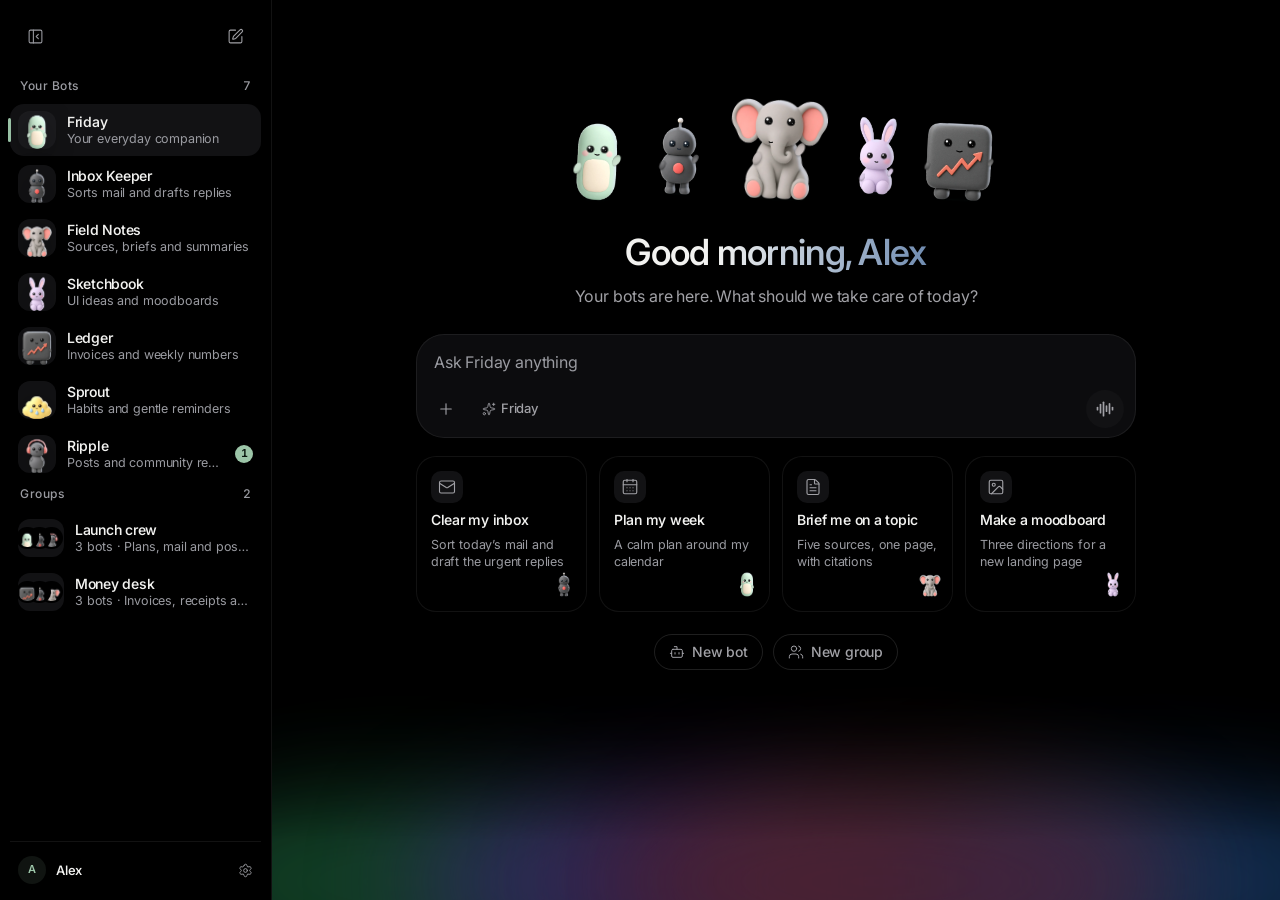
==== commit f16d3cee: "Restore original glow" ====
--- a/index.html
+++ b/index.html
@@ -11,8 +11,8 @@
     <meta property="og:title" content="Friday" />
     <meta property="og:description" content="Friday — your calm, capable AI assistant." />
     <title>Friday</title>
-    <script type="module" crossorigin src="./assets/index-CElj-Bvl.js"></script>
-    <link rel="stylesheet" crossorigin href="./assets/index-BSiwKS8a.css">
+    <script type="module" crossorigin src="./assets/index-uZlrGszC.js"></script>
+    <link rel="stylesheet" crossorigin href="./assets/index-Dre_UAZ2.css">
   </head>
   <body>
     <div id="root"></div>
--- a/assets/index-Dre_UAZ2.css
+++ b/assets/index-Dre_UAZ2.css
@@ -0,0 +1 @@
+@font-face{font-family:Inter Variable;font-style:normal;font-display:swap;font-weight:100 900;src:url(./inter-cyrillic-ext-opsz-normal-CfYZpDVp.woff2)format("woff2-variations");unicode-range:U+460-52F,U+1C80-1C8A,U+20B4,U+2DE0-2DFF,U+A640-A69F,U+FE2E-FE2F}@font-face{font-family:Inter Variable;font-style:normal;font-display:swap;font-weight:100 900;src:url(./inter-cyrillic-opsz-normal-BFQXbQ-f.woff2)format("woff2-variations");unicode-range:U+301,U+400-45F,U+490-491,U+4B0-4B1,U+2116}@font-face{font-family:Inter Variable;font-style:normal;font-display:swap;font-weight:100 900;src:url(./inter-greek-ext-opsz-normal-BmPQvyvo.woff2)format("woff2-variations");unicode-range:U+1F??}@font-face{font-family:Inter Variable;font-style:normal;font-display:swap;font-weight:100 900;src:url(./inter-greek-opsz-normal-BM0NlUE_.woff2)format("woff2-variations");unicode-range:U+370-377,U+37A-37F,U+384-38A,U+38C,U+38E-3A1,U+3A3-3FF}@font-face{font-family:Inter Variable;font-style:normal;font-display:swap;font-weight:100 900;src:url(./inter-vietnamese-opsz-normal-Ci9T9ieq.woff2)format("woff2-variations");unicode-range:U+102-103,U+110-111,U+128-129,U+168-169,U+1A0-1A1,U+1AF-1B0,U+300-301,U+303-304,U+308-309,U+323,U+329,U+1EA0-1EF9,U+20AB}@font-face{font-family:Inter Variable;font-style:normal;font-display:swap;font-weight:100 900;src:url(./inter-latin-ext-opsz-normal-DpK-iCPk.woff2)format("woff2-variations");unicode-range:U+100-2BA,U+2BD-2C5,U+2C7-2CC,U+2CE-2D7,U+2DD-2FF,U+304,U+308,U+329,U+1D00-1DBF,U+1E00-1E9F,U+1EF2-1EFF,U+2020,U+20A0-20AB,U+20AD-20C0,U+2113,U+2C60-2C7F,U+A720-A7FF}@font-face{font-family:Inter Variable;font-style:normal;font-display:swap;font-weight:100 900;src:url(./inter-latin-opsz-normal-BwkfbSeq.woff2)format("woff2-variations");unicode-range:U+??,U+131,U+152-153,U+2BB-2BC,U+2C6,U+2DA,U+2DC,U+304,U+308,U+329,U+2000-206F,U+20AC,U+2122,U+2191,U+2193,U+2212,U+2215,U+FEFF,U+FFFD}@font-face{font-family:Geist Mono Variable;font-style:normal;font-display:swap;font-weight:100 900;src:url(./geist-mono-cyrillic-ext-wght-normal-X_5orZeX.woff2)format("woff2-variations");unicode-range:U+460-52F,U+1C80-1C8A,U+20B4,U+2DE0-2DFF,U+A640-A69F,U+FE2E-FE2F}@font-face{font-family:Geist Mono Variable;font-style:normal;font-display:swap;font-weight:100 900;src:url(./geist-mono-cyrillic-wght-normal-DiZS0aHC.woff2)format("woff2-variations");unicode-range:U+301,U+400-45F,U+490-491,U+4B0-4B1,U+2116}@font-face{font-family:Geist Mono Variable;font-style:normal;font-display:swap;font-weight:100 900;src:url(./geist-mono-symbols2-wght-normal-CO5SzqOn.woff2)format("woff2-variations");unicode-range:U+2000-2001,U+2004-2008,U+200A,U+23B8-23BD,U+2500-259F}@font-face{font-family:Geist Mono Variable;font-style:normal;font-display:swap;font-weight:100 900;src:url(./geist-mono-vietnamese-wght-normal-DadHysG0.woff2)format("woff2-variations");unicode-range:U+102-103,U+110-111,U+128-129,U+168-169,U+1A0-1A1,U+1AF-1B0,U+300-301,U+303-304,U+308-309,U+323,U+329,U+1EA0-1EF9,U+20AB}@font-face{font-family:Geist Mono Variable;font-style:normal;font-display:swap;font-weight:100 900;src:url(./geist-mono-latin-ext-wght-normal-Bwz-egvJ.woff2)format("woff2-variations");unicode-range:U+100-2BA,U+2BD-2C5,U+2C7-2CC,U+2CE-2D7,U+2DD-2FF,U+304,U+308,U+329,U+1D00-1DBF,U+1E00-1E9F,U+1EF2-1EFF,U+2020,U+20A0-20AB,U+20AD-20C0,U+2113,U+2C60-2C7F,U+A720-A7FF}@font-face{font-family:Geist Mono Variable;font-style:normal;font-display:swap;font-weight:100 900;src:url(./geist-mono-latin-wght-normal-XN7g48iV.woff2)format("woff2-variations");unicode-range:U+??,U+131,U+152-153,U+2BB-2BC,U+2C6,U+2DA,U+2DC,U+304,U+308,U+329,U+2000-206F,U+20AC,U+2122,U+2191,U+2193,U+2212,U+2215,U+FEFF,U+FFFD}:root{--bg:#f6f3ec;--surface:#fffdf8;--surface-2:#eeeae1;--surface-3:#e6e1d6;--line:#28231417;--line-2:#28231424;--ink:#1d1c19;--ink-2:#5f5d56;--ink-3:#908d85;--accent:#5e7f68;--accent-ink:#fff;--accent-soft:#e4ece2;--lilac:#d9cceb;--glass:#fffdf8b8;--glass-line:#ffffffb3;--shadow-1:0 1px 2px #281e0a0d, 0 2px 8px #281e0a0a;--shadow-2:0 1px 1px #281e0a0a, 0 8px 24px -6px #281e0a1f, 0 24px 48px -16px #281e0a1a;--glow-a:#cfe0cf;--glow-b:#d9cceb;--glow-c:#f0dcc6;--glow-n:#ece9e2;--spring:linear(0, .006, .025 2.8%, .101 6.1%, .539 18.9%, .721 25.3%, .849 31.5%, .937 38.1%, .968 41.8%, .991 45.7%, 1.006 50.1%, 1.015 55%, 1.017 63.9%, 1.001 85.9%, 1);--spring-bouncy:linear(0, .009, .035 2.1%, .141 4.4%, .723 12.9%, .938 16.7%, 1.017, 1.077, 1.121, 1.149 24.3%, 1.159, 1.163, 1.161, 1.154 29.9%, 1.129 32.8%, 1.051 39.6%, 1.017 43.1%, .991, .977 51%, .974 53.8%, .975 57.1%, .997 69.8%, 1.003 76.9%, 1);--spring-smooth:linear(0, .034 1.9%, .123 4%, .373 8.6%, .618 13.4%, .792 18.3%, .903 23.6%, .966 29.4%, .997 36.4%, 1.008 45.1%, 1.004 62.3%, 1);--out:cubic-bezier(.2, .8, .2, 1);--t-spring:.56s;--t-smooth:.46s;--t-exit:.16s;--r-ctl:10px;--r-card:18px;--r-pop:22px;--r-cp:28px;--sb-w:264px;--lightningcss-light:initial;--lightningcss-dark: ;color-scheme:light}[data-theme=dark]{--bg:#000;--surface:#0d0d0e;--surface-2:#161618;--surface-3:#1f1f22;--line:#ffffff13;--line-2:#ffffff1f;--ink:#ecebe6;--ink-2:#a4a29c;--ink-3:#6a6964;--accent:#9cc0a6;--accent-ink:#0b140e;--accent-soft:#13201a;--lilac:#3a3150;--glass:#141416a8;--glass-line:#ffffff0f;--shadow-1:0 1px 2px #0009;--shadow-2:0 0 0 1px #ffffff0a, 0 12px 32px -8px #000c, 0 30px 60px -20px #000000b3;--glow-a:#1c3a27;--glow-b:#2e2546;--glow-c:#3a2a1c;--glow-n:#1a1a1c;--lightningcss-light: ;--lightningcss-dark:initial;color-scheme:dark}*{box-sizing:border-box;margin:0}html,body,#root{height:100%}body{background:var(--bg);color:var(--ink);letter-spacing:-.006em;font-feature-settings:"ss01", "cv11", "calt";-webkit-font-smoothing:antialiased;-moz-osx-font-smoothing:grayscale;text-rendering:optimizelegibility;transition:background-color .4s var(--out), color .4s var(--out);font:400 15px/1.6 Geist Variable,ui-sans-serif,system-ui,sans-serif}button,input,textarea{font:inherit;color:inherit;letter-spacing:inherit}button{cursor:pointer;-webkit-tap-highlight-color:transparent;background:0 0;border:0}a{color:inherit;-webkit-tap-highlight-color:transparent;text-decoration:none}::selection{background:color-mix(in oklab, var(--accent) 28%, transparent)}.tnum{font-variant-numeric:tabular-nums}.small{font-size:13px}.grow{flex:1}em{letter-spacing:-.01em;font-family:Instrument Serif,serif;font-style:italic;font-weight:400}h1,h2,h3,h4{letter-spacing:-.022em;font-weight:560;line-height:1.2}.display{letter-spacing:-.02em;font:400 44px/1.05 Instrument Serif,serif}.display em{font-size:1em}.glass{background:var(--glass);-webkit-backdrop-filter:blur(22px)saturate(1.5);box-shadow:inset 0 0 0 1px var(--glass-line), var(--shadow-2)}.card{background:var(--surface);border:1px solid var(--line);border-radius:var(--r-card);box-shadow:var(--shadow-1)}[data-theme=dark] .card{box-shadow:none}.ib,.pill,.sb-item,.sb-new,.sb-search,.mi,.send,.seg button,.face-opt,.bot-card,.plug,.starter,.sw,.days button,.bp,.theme-row button,.sb-me,.sb-rec{transition:transform var(--t-spring) var(--spring-bouncy), background-color .2s var(--out), color .2s var(--out), box-shadow .25s var(--out), border-color .2s var(--out), opacity .2s var(--out)}:is(.ib,.pill,.sb-item,.sb-new,.sb-search,.mi,.send,.seg button,.face-opt,.starter,.days button,.bp,.theme-row button,.sb-me,.sb-rec):active:not(:disabled){transition-duration:90ms;transition-timing-function:var(--out);transform:scale(.95)}:is(.bot-card,.plug):active{transition-duration:90ms;transform:scale(.98)}.ib{width:36px;height:36px;color:var(--ink-2);border-radius:999px;place-items:center;display:inline-grid}.ib:hover,.ib.is-open{background:var(--surface-2);color:var(--ink)}.ib.sm{width:30px;height:30px}.ib.lg{background:var(--surface-2);width:56px;height:56px;color:var(--ink)}.ib.soft{color:var(--ink-2)}.ib .rot{transition:transform var(--t-spring) var(--spring-bouncy)}.ib.is-open .rot{transform:rotate(45deg)}.pill{height:36px;color:var(--ink-2);background:var(--surface);border:1px solid var(--line);white-space:nowrap;border-radius:999px;align-items:center;gap:7px;padding:0 14px;font-size:14px;font-weight:500;display:inline-flex}.pill:hover{color:var(--ink);border-color:var(--line-2)}.pill.sm{gap:5px;height:30px;padding:0 11px;font-size:13px}.pill.ghost{background:0 0;border-color:#0000}.pill.ghost:hover,.pill.ghost.is-open{background:var(--surface-2)}.pill.solid{background:var(--ink);color:var(--bg);border-color:#0000}.pill.solid:hover{color:var(--bg);box-shadow:0 6px 18px -6px color-mix(in oklab, var(--ink) 50%, transparent)}.pill.solid:disabled{opacity:.35;cursor:default;box-shadow:none}.pill.solid.ok{background:var(--accent);color:var(--accent-ink);opacity:1}.pill.wide{justify-content:center;width:100%;height:46px;font-size:15px}.pill.tag{background:var(--accent-soft);height:28px;color:var(--accent);border:0;font-size:12.5px}.chev{transition:transform var(--t-spring) var(--spring-bouncy);opacity:.6}.is-open>.chev,.is-open .chev{transform:rotate(180deg)}kbd{color:var(--ink-3);background:var(--surface-2);border-radius:6px;margin-left:auto;padding:3px 6px;font:500 11px/1 Geist Variable}.pop-wrap{display:inline-flex;position:relative}.pop{z-index:60;border-radius:var(--r-pop);transform-origin:0 0;min-width:240px;animation:pop-in var(--t-spring) var(--spring) both;padding:6px;position:absolute}.pop.side-bottom{top:calc(100% + 8px)}.pop.side-top{transform-origin:0 100%;bottom:calc(100% + 8px)}.pop.align-start{left:0}.pop.align-end{transform-origin:100% 0;right:0}.pop.side-top.align-end{transform-origin:100% 100%}.pop.out{animation:pop-out var(--t-exit) var(--out) both}@keyframes pop-in{0%{opacity:0;transform:translateY(16px)scale(.96)}to{opacity:1;transform:none}}@keyframes pop-out{to{opacity:0;filter:blur(4px);transform:translateY(-4px)scale(.97)}}.side-top{--dy:6px}.pop-label{color:var(--ink-3);letter-spacing:.01em;padding:8px 10px 4px;font-size:12px;font-weight:550}.pop-sep{background:var(--line);height:1px;margin:6px 4px}.mi{text-align:left;border-radius:14px;align-items:center;gap:11px;width:100%;padding:8px 10px;font-size:14px;display:flex}.mi:hover{background:color-mix(in oklab, var(--ink) 6%, transparent)}.mi.on{background:color-mix(in oklab, var(--accent) 12%, transparent)}.mi-ic{background:var(--surface-2);width:30px;height:30px;color:var(--ink-2);border-radius:10px;flex:none;place-items:center;display:grid}.mi-ic:has(.mascot){background:0 0}.mi-t{flex-direction:column;flex:1;line-height:1.3;display:flex}.mi-t b{font-weight:520}.mi-t small{color:var(--ink-3);font-size:12.5px}.tick{color:var(--accent)}.pop>*{animation:item-in .4s var(--spring) both}.pop>:nth-child(2){animation-delay:20ms}.pop>:nth-child(3){animation-delay:40ms}.pop>:nth-child(4){animation-delay:60ms}.pop>:nth-child(n+5){animation-delay:80ms}@keyframes item-in{0%{opacity:0;transform:translateY(-3px)}}.theme-row{grid-template-columns:repeat(3,1fr);gap:4px;padding:4px;display:grid}.theme-row button{color:var(--ink-2);background:var(--surface-2);border-radius:14px;flex-direction:column;align-items:center;gap:4px;padding:10px 4px;font-size:12.5px;display:flex}.theme-row button.on{background:var(--ink);color:var(--bg)}.seg{grid-template-columns:repeat(var(--n), 1fr);background:var(--surface-2);border:1px solid var(--line);border-radius:999px;padding:3px;display:inline-grid;position:relative}.seg button{z-index:1;height:30px;color:var(--ink-3);border-radius:999px;justify-content:center;align-items:center;gap:6px;padding:0 14px;font-size:13.5px;font-weight:520;display:inline-flex;position:relative}.seg button.on,.seg button:hover{color:var(--ink)}.seg-thumb{width:calc((100% - 6px) / var(--n));background:var(--surface);box-shadow:0 1px 2px #0000000f, 0 2px 8px -2px #00000014, inset 0 0 0 1px var(--line);transform:translateX(calc(var(--i) * 100%));transition:transform var(--t-spring) var(--spring-bouncy);border-radius:999px;position:absolute;top:3px;bottom:3px;left:3px}[data-theme=dark] .seg-thumb{background:var(--surface-3)}.sw{background:var(--surface-3);border-radius:999px;flex:none;width:40px;height:24px;position:relative}.sw i{width:18px;height:18px;transition:transform var(--t-spring) var(--spring-bouncy), width .2s var(--out);background:#fff;border-radius:999px;position:absolute;top:3px;left:3px;box-shadow:0 1px 3px #0000002e}.sw:active i{width:22px}.sw.on{background:var(--accent)}.sw.on i{transform:translate(16px)}.sw.on:active i{transform:translate(12px)}.app{grid-template-columns:var(--sb-w) 1fr;height:100dvh;display:grid;overflow:hidden}.sb{border-right:1px solid var(--line);background:var(--bg);z-index:40;flex-direction:column;gap:2px;min-height:0;padding:14px 12px;display:flex}.sb-top{justify-content:space-between;align-items:center;padding:2px 6px 14px;display:flex}.sb-brand{color:var(--ink);align-items:center;gap:9px;display:flex}.mark .mark-bg{fill:var(--ink)}.mark .mark-f{fill:var(--bg)}.mark .mark-dot{fill:var(--accent)}.sb-close{display:none}.sb-new,.sb-search{height:38px;color:var(--ink);border-radius:12px;align-items:center;gap:10px;padding:0 12px;font-size:14px;font-weight:520;display:flex}.sb-new{background:var(--surface);border:1px solid var(--line);box-shadow:var(--shadow-1);margin-bottom:2px}.sb-search{color:var(--ink-2)}.sb-search:hover{background:var(--surface-2)}.sb-nav{flex-direction:column;gap:1px;margin-top:10px;display:flex}.sb-item{height:38px;color:var(--ink-2);border-radius:12px;align-items:center;gap:11px;padding:0 12px;font-size:14px;font-weight:500;display:flex;position:relative}.sb-item:hover{background:color-mix(in oklab, var(--ink) 5%, transparent);color:var(--ink)}.sb-item.on{background:var(--surface);color:var(--ink);box-shadow:inset 0 0 0 1px var(--line)}[data-theme=dark] .sb-item.on{background:var(--surface-2)}.sb-item.on svg{color:var(--accent)}.sb-sec{color:var(--ink-3);margin:22px 12px 6px;font-size:12px;font-weight:550}.sb-recents{flex-direction:column;flex:1;gap:1px;min-height:0;display:flex;overflow:auto}.sb-rec{color:var(--ink-2);white-space:nowrap;text-overflow:ellipsis;border-radius:10px;padding:7px 12px;font-size:13.5px;overflow:hidden}.sb-rec:hover{background:color-mix(in oklab, var(--ink) 5%, transparent);color:var(--ink)}.sb-rec.on{color:var(--ink)}.sb .pop-wrap{display:flex}.sb .pop{width:100%}.sb-me{text-align:left;border-radius:14px;align-items:center;gap:10px;width:100%;padding:8px;display:flex}.sb-me:hover,.sb-me.is-open{background:var(--surface-2)}.av{background:var(--accent-soft);width:34px;height:34px;color:var(--accent);border-radius:999px;flex:none;place-items:center;font-size:12.5px;font-weight:600;display:grid}.sb-me-t{flex-direction:column;min-width:0;line-height:1.25;display:flex}.sb-me-t b{font-size:13.5px;font-weight:540}.sb-me-t small{color:var(--ink-3);font-size:12px}.scrim,.nav-btn{display:none}.main{min-width:0;min-height:0;position:relative;overflow:hidden}.page{height:100%;animation:page-in var(--t-smooth) var(--spring-smooth) both}@keyframes page-in{0%{opacity:0;filter:blur(8px);transform:translateY(12px)}}.frame{height:100%;position:relative}.scroller{scroll-behavior:smooth;height:100%;overflow:hidden auto}.hdr{z-index:30;justify-content:space-between;align-items:center;gap:12px;height:64px;padding:0 20px;display:flex;position:sticky;top:0}.hdr:before{content:"";z-index:-1;background:color-mix(in oklab, var(--bg) 72%, transparent);-webkit-backdrop-filter:blur(20px)saturate(1.6);border-bottom:1px solid var(--line);opacity:0;transition:opacity .35s var(--out);position:absolute;inset:0}.hdr.scrolled:before{opacity:1}.hdr-l,.hdr-r{align-items:center;gap:8px;min-width:0;display:flex}.hdr-title{opacity:0;transition:opacity .3s var(--out), transform .4s var(--spring);font-size:16px;font-weight:560;transform:translateY(4px)}.hdr.scrolled .hdr-title,.profile-hdr .hdr-title,.ib+.hdr-title{opacity:1;transform:none}.wrap{max-width:1080px;margin:0 auto;padding:8px 32px 96px}.wrap.narrow{max-width:760px}.intro{padding:28px 0}.intro p{color:var(--ink-2);max-width:520px;margin-top:8px;font-size:16px}[style*=--d]{animation:rise .6s var(--spring) both;animation-delay:calc(var(--d) * 35ms + 60ms)}@keyframes rise{0%{opacity:0;transform:translateY(8px)}}.hero{text-align:center;z-index:2;flex-direction:column;justify-content:center;align-items:center;min-height:calc(100dvh - 64px);padding:0 24px 16vh;display:flex;position:relative}.greet{letter-spacing:-.02em;margin-top:18px;font:400 44px/1.1 Instrument Serif,serif}.greet span{color:var(--ink-2)}.greet em{color:var(--ink)}.sub{color:var(--ink-3);margin:6px 0 28px;font-size:16px}.hero .composer{text-align:left;width:min(720px,100%)}.starters{flex-wrap:wrap;justify-content:center;gap:8px;max-width:720px;margin-top:18px;display:flex}.composer{border-radius:var(--r-cp);transition:box-shadow .35s var(--out), transform var(--t-spring) var(--spring);padding:14px 12px 10px 18px}.composer textarea{resize:none;background:0 0;border:0;outline:0;width:100%;min-height:26px;padding:2px 0 8px;font-size:16px;line-height:1.5}.composer textarea::placeholder{color:var(--ink-3)}.cp-row{align-items:center;gap:6px;margin-left:-6px;display:flex}.chip-bot{height:32px;padding:0 10px 0 4px;font-size:13px}.send{background:var(--surface-2);width:38px;height:38px;color:var(--ink-2);border-radius:999px;place-items:center;display:grid}.send.ready{background:var(--ink);color:var(--bg);animation:send-pop .5s var(--spring-bouncy)}@keyframes send-pop{0%{transform:scale(.7)}}.send:disabled{cursor:default}.face-float{flex-direction:column;align-items:center;gap:6px;display:flex}.face-name{background:var(--surface);border:1px solid var(--line);box-shadow:var(--shadow-1);border-radius:999px;padding:3px 10px;font-size:12.5px;font-weight:560}.face-status{color:var(--ink-3);animation:status-in .5s var(--spring) both;align-items:center;gap:6px;font-size:13px;display:inline-flex}@keyframes status-in{0%{opacity:0;filter:blur(3px);transform:translateY(4px)}}.spin-dot{background:var(--accent);border-radius:99px;width:7px;height:7px;animation:1.2s ease-in-out infinite breathe-dot}@keyframes breathe-dot{50%{opacity:.5;transform:scale(.55)}}.face-sticky{z-index:5;pointer-events:none;justify-content:center;padding:4px 0 18px;display:flex;position:sticky;top:64px}.face-sticky .face-float{pointer-events:auto}.face-sticky .face-status{background:color-mix(in oklab, var(--bg) 80%, transparent);-webkit-backdrop-filter:blur(10px);backdrop-filter:blur(10px);border-radius:999px;padding:2px 10px}.thread{z-index:2;max-width:760px;margin:0 auto;padding:0 24px;position:relative}.msg{animation:rise .6s var(--spring) both;margin:0 0 22px}.msg.user{justify-content:flex-end;display:flex}.bubble{background:var(--surface-2);border-radius:22px 22px 6px;max-width:80%;padding:11px 16px;font-size:15.5px}.trail{height:30px;color:var(--ink-3);align-items:center;padding:0 10px 0 0;font-size:13.5px;font-weight:500;display:inline-flex}.trail-h{align-items:center;gap:4px;display:inline-flex}.trail .chev{transition:transform .45s var(--spring-bouncy)}.trail.open .chev{transform:rotate(90deg)}.shimmer{background:linear-gradient(90deg, var(--ink-3) 0%, var(--ink-3) 35%, var(--ink) 50%, var(--ink-3) 65%, var(--ink-3) 100%);color:#0000;background-size:250% 100%;-webkit-background-clip:text;background-clip:text;animation:1.8s linear infinite shimmer}@keyframes shimmer{0%{background-position:100% 0}to{background-position:-150% 0}}.trail-body{transition:grid-template-rows .5s var(--spring-smooth), opacity .3s var(--out);opacity:0;grid-template-rows:0fr;display:grid}.trail-body.open{opacity:1;grid-template-rows:1fr}.trail-body>div{border-left:1.5px solid var(--line-2);margin:4px 0 14px 6px;padding-left:16px;overflow:hidden}.step{color:var(--ink-2);animation:rise .5s var(--spring) both;align-items:center;gap:10px;padding:4px 0;font-size:13.5px;display:flex;position:relative}.step-dot{background:var(--bg);width:15px;height:15px;box-shadow:inset 0 0 0 1.5px var(--line-2);border-radius:99px;place-items:center;display:grid;position:absolute;left:-24px}.step.ok .step-dot{background:var(--accent);color:var(--accent-ink);box-shadow:none;animation:send-pop .5s var(--spring-bouncy)}.step.now{color:var(--ink)}.step.now .step-dot:after{content:"";background:var(--accent);border-radius:99px;width:6px;height:6px;animation:1.1s infinite breathe-dot}.rich{color:var(--ink);font-size:16px;line-height:1.7}.rich p{margin:0 0 14px}.rich strong{font-weight:600}.rich .plan{border-radius:16px;margin:0 0 16px;padding:4px 0;list-style:none}.rich .plan li{border-bottom:1px solid var(--line);padding:9px 0 9px 18px;position:relative}.rich .plan li:last-child{border:0}.rich .plan li:before{content:"";background:var(--accent);opacity:.7;border-radius:99px;width:6px;height:6px;position:absolute;top:19px;left:2px}.caret{background:var(--accent);vertical-align:middle;border-radius:99px;width:8px;height:8px;margin-left:4px;animation:.9s infinite breathe-dot;display:inline-block}.acts{animation:rise .5s var(--spring) both;align-items:center;gap:2px;margin-top:4px;display:flex}.acts .pill{margin-left:8px}.spacer{height:190px}.dock{z-index:10;flex-direction:column;align-items:center;padding:0 24px 14px;display:flex;position:absolute;bottom:0;left:0;right:0}.dock .composer{width:min(760px,100%);animation:rise .6s var(--spring) both}.fine{color:var(--ink-3);margin-top:8px;font-size:12px}.peek{z-index:1;pointer-events:auto;animation:peek-in 1s var(--spring) .35s both;position:absolute;bottom:-70px;left:-38px;transform:rotate(9deg)}@keyframes peek-in{0%{opacity:0;transform:translate(-60px,80px)rotate(20deg)}}.glow i{filter:blur(70px);opacity:.75;width:60%;height:90%;transition:background-color 1.4s var(--out), opacity 1.4s var(--out);will-change:transform;border-radius:50%;position:absolute;bottom:-30%}.glow i:first-child{background:var(--glow-a);animation:18s ease-in-out infinite drift1;left:-5%}.glow i:nth-child(2){background:var(--glow-b);animation:22s ease-in-out infinite drift2;left:25%}.glow i:nth-child(3){background:var(--glow-c);opacity:.5;animation:20s ease-in-out infinite drift3;left:55%}@keyframes drift1{50%{transform:translate(18%,-8%)scale(1.15)}}@keyframes drift2{50%{transform:translate(-14%,-12%)scale(.9)}}@keyframes drift3{50%{transform:translate(-10%,6%)scale(1.2)}}.glow.focus i{opacity:.9}.glow.busy i{opacity:1;animation-duration:7s,8s,9s}.glow.busy i:first-child{animation-duration:7s}.glow.busy i:nth-child(2){animation-duration:8s}.glow.busy i:nth-child(3){animation-duration:9s}.glow.calm i{background:var(--glow-n);opacity:.9}[data-theme=dark] .glow i{opacity:.55}[data-theme=dark] .glow.calm i{opacity:.7}.call{z-index:70;background:color-mix(in oklab, var(--bg) 40%, transparent);-webkit-backdrop-filter:blur(14px);backdrop-filter:blur(14px);animation:fade .3s var(--out) both;place-items:center;display:grid;position:absolute;inset:0}@keyframes fade{0%{opacity:0}}.call-card{width:min(360px,100% - 32px);animation:pop-in .6s var(--spring) both;border-radius:32px;flex-direction:column;align-items:center;gap:6px;padding:32px 24px 24px;display:flex}.call-card h2{margin-top:10px;font:400 32px/1.1 Instrument Serif,serif}.call-card p{color:var(--ink-3);font-size:14px}.wave{align-items:center;gap:5px;height:28px;margin:14px 0 18px;display:flex}.wave i{background:var(--accent);width:5px;height:100%;animation:1s ease-in-out infinite wave;animation-delay:calc(var(--i) * .12s);transform-origin:50%;border-radius:9px}@keyframes wave{0%,to{transform:scaleY(.25)}50%{transform:scaleY(1)}}.call-acts{gap:16px;display:flex}.ib.end{color:#fff;background:#d9705f}.ib.end:hover{color:#fff;background:#c85f4e}.mascot{cursor:default;flex:none;display:inline-block;position:relative}.mascot[onclick],.pf-stage .mascot,.face-float .mascot,.peek .mascot{cursor:pointer}.mascot-body{transform-origin:50% 92%;will-change:transform;animation:4.2s ease-in-out infinite breathe;position:absolute;inset:0}.mascot svg{-webkit-user-select:none;user-select:none;-webkit-user-drag:none;width:100%;height:100%;position:absolute;inset:0}.mascot img{filter:drop-shadow(0 6px 10px #3c281424)}[data-theme=dark] .mascot img{filter:drop-shadow(0 6px 14px #0009)}@keyframes breathe{0%,to{transform:translateY(0)scale(1)}50%{transform:translateY(-2.5%)scale(1.012,.99)}}.mascot .lid{transition:transform 90ms ease-in;transform:scaleY(0)}.mascot .lid.shut{transform:scaleY(1)}.mascot .lid-low{transition:transform .35s var(--spring);transform:scaleY(0)}.mascot .happy-arc{opacity:0;transition:opacity .2s var(--out)}.mascot .bead{transition:opacity .15s}.mascot .mouth{transition:d .38s var(--spring-bouncy)}.mascot .brows{opacity:0;transition:opacity .25s var(--out)}.think-dots{opacity:0;gap:3px;transition:opacity .3s;display:flex;position:absolute;top:2%;right:-4%}.think-dots i{aspect-ratio:1;background:var(--ink-3);border-radius:99px;width:max(4px,6%);animation:1.1s infinite breathe-dot}.think-dots i:nth-child(2){animation-delay:.15s}.think-dots i:nth-child(3){animation-delay:.3s}.mood-thinking .think-dots{opacity:1}.mood-thinking .mascot-body{animation:2.6s ease-in-out infinite sway}@keyframes sway{0%,to{transform:rotate(-3deg)}50%{transform:rotate(3deg)translateY(-1.5%)}}.mood-typing .mascot-body{animation:1.6s ease-in-out infinite attentive}@keyframes attentive{0%,to{transform:translateY(0)rotate(-1deg)}50%{transform:translateY(-1.5%)rotate(1deg)scale(1.015)}}.mood-talking .mascot-body{animation:.45s ease-in-out infinite talkbob}@keyframes talkbob{50%{transform:translateY(-1.5%)scale(1.01,.99)}}.mood-done .mascot-body{animation:hop .9s var(--spring-bouncy) both, breathe 4.2s ease-in-out .9s infinite}@keyframes hop{0%{transform:translateY(0)scale(1)}25%{transform:translateY(2%)scale(1.06,.92)}55%{transform:translateY(-10%)scale(.96,1.05)}to{transform:none}}.mood-done .bead,.mood-poke .bead{opacity:0}.mood-done .happy-arc,.mood-poke .happy-arc{opacity:1}.mood-error .mascot-body{animation:shrink .6s var(--spring) both, shiver 3s ease-in-out .6s infinite}@keyframes shrink{to{transform:scale(.93)translateY(3%)}}@keyframes shiver{0%,to{transform:scale(.93)translateY(3%)}50%{transform:scale(.93)translateY(3%)rotate(-1.5deg)}}.mood-error .brows{opacity:1}.mood-poke .mascot-body{animation:squish .7s var(--spring-bouncy) both}@keyframes squish{0%{transform:scale(1)}20%{transform:scale(1.12,.86)}45%{transform:scale(.92,1.1)translateY(-6%)}to{transform:none}}.sparkle{color:#e9b949;pointer-events:none;animation:sparkle .9s var(--spring) both;font-size:max(12px,22%);position:absolute;top:4%;right:2%}@keyframes sparkle{0%{opacity:0;transform:scale(.2)rotate(-40deg)}30%{opacity:1;transform:scale(1.2)rotate(10deg)}to{opacity:0;transform:translate(30%,-60%)scale(.7)rotate(40deg)}}.mascot.bounce .mascot-body{animation:squish .7s var(--spring-bouncy) both}.bot-grid{grid-template-columns:repeat(auto-fill,minmax(230px,1fr));gap:14px;display:grid}.bot-card{text-align:left;flex-direction:column;gap:10px;padding:14px;display:flex}.bot-card:hover{border-color:var(--line-2);box-shadow:var(--shadow-2);transform:translateY(-2px)}.bot-stage{background:radial-gradient(120% 90% at 50% 100%, var(--surface-2), transparent 70%);border-radius:12px;place-items:center;height:168px;display:grid;overflow:hidden}.bot-card:hover .mascot-body{animation:squish .7s var(--spring-bouncy) both}.bot-meta{flex-direction:column;padding:0 2px;line-height:1.35;display:flex}.bot-meta b{font-size:15.5px;font-weight:560}.bot-meta span{color:var(--ink-3);font-size:13.5px}.bot-foot{color:var(--ink-2);border-top:1px solid var(--line);align-items:center;gap:7px;padding:8px 2px 0;font-size:12.5px;display:flex}.dot-live{background:var(--accent);width:6px;height:6px;box-shadow:0 0 0 3px color-mix(in oklab, var(--accent) 18%, transparent);border-radius:99px}.bot-card.add{box-shadow:none;color:var(--ink-2);background:0 0;border-style:dashed;justify-content:center;align-items:center;gap:4px;min-height:250px}.bot-card.add span:last-child{color:var(--ink-3);font-size:13px}.add-ic{background:var(--surface-2);border-radius:99px;place-items:center;width:52px;height:52px;margin-bottom:8px;display:grid}.profile{flex-direction:column;gap:16px;max-width:820px;padding-top:16px;display:flex}.pf-hero{grid-template-columns:240px 1fr;align-items:center;gap:24px;padding:20px;display:grid}.pf-stage{background:radial-gradient(90% 70% at 50% 85%, var(--accent-soft), transparent 70%), var(--surface-2);border-radius:14px;place-items:center;height:250px;display:grid}.pf-fields{flex-direction:column;gap:14px;display:flex}.fld{flex-direction:column;gap:6px;display:flex}.fld>span{color:var(--ink-3);align-items:center;gap:5px;font-size:12.5px;font-weight:550;display:inline-flex}.fld input,.instr{border:1px solid var(--line-2);background:var(--bg);width:100%;transition:border-color .2s, box-shadow .25s var(--out);border-radius:12px;outline:0;padding:11px 14px;font-size:15px}.fld input:focus,.instr:focus{border-color:color-mix(in oklab, var(--accent) 55%, transparent);box-shadow:0 0 0 4px color-mix(in oklab, var(--accent) 12%, transparent)}.pf-fields .fld:first-child input{padding:8px 14px;font:400 30px/1.15 Instrument Serif,serif}.card-h{justify-content:space-between;align-items:baseline;margin-bottom:14px;display:flex}.card-h h3{font-size:16px}.faces{grid-template-columns:repeat(auto-fill,minmax(92px,1fr));gap:8px;display:grid}.face-opt{color:var(--ink-2);border:1px solid #0000;border-radius:16px;flex-direction:column;align-items:center;gap:4px;padding:12px 4px 8px;font-size:12.5px;display:flex;position:relative}.face-opt .mascot-body{inset:0}.face-opt:hover{background:var(--surface-2)}.face-opt.on{background:var(--accent-soft);border-color:color-mix(in oklab, var(--accent) 35%, transparent);color:var(--ink);font-weight:540}.face-check{background:var(--accent);width:18px;height:18px;color:var(--accent-ink);animation:send-pop .5s var(--spring-bouncy);border-radius:99px;place-items:center;display:grid;position:absolute;top:7px;right:7px}.play{border-top:1px solid var(--line);flex-direction:column;gap:8px;margin-top:16px;padding-top:14px;display:flex}.play-row,.hint-row,.chips{flex-wrap:wrap;gap:6px;display:flex}.instr{resize:vertical;min-height:140px;line-height:1.6}.hint-row{margin-top:10px}.sched-day{margin:0 4px 10px}.list{padding:4px}.row{border-radius:14px;align-items:center;gap:14px;padding:12px;display:flex}.time{width:52px;font-size:15px;font-weight:560}.row-t{flex-direction:column;flex:1;min-width:0;line-height:1.35;display:flex}.row-t b{font-weight:530}.row-t small{color:var(--ink-3);font-size:13px}.routine.off .time,.routine.off .row-t,.routine.off .mascot{opacity:.45;transition:opacity .3s}.sheet-scrim{z-index:80;background:color-mix(in oklab, var(--bg) 35%, #0000002e);-webkit-backdrop-filter:blur(6px);backdrop-filter:blur(6px);animation:fade .25s var(--out) both;place-items:center;padding:16px;display:grid;position:fixed;inset:0}.sheet{width:min(540px,100%);animation:sheet-in .6s var(--spring) both;border-radius:28px;flex-direction:column;gap:16px;padding:22px;display:flex}@keyframes sheet-in{0%{opacity:0;filter:blur(6px);transform:translateY(24px)scale(.96)}}.sheet-h{justify-content:space-between;align-items:center;display:flex}.sheet-h h3{font:400 28px/1.1 Instrument Serif,serif}.sheet .fld input{background:var(--surface)}.fld-row{align-items:flex-start;gap:14px;display:flex}.fld-row .fld:first-child{flex:none;width:130px}.bot-pick{scrollbar-width:none;gap:6px;padding:2px;display:flex;overflow-x:auto}.bp{color:var(--ink-2);border:1px solid var(--line);background:var(--surface);border-radius:14px;flex-direction:column;flex:none;align-items:center;gap:2px;padding:8px 10px;font-size:12px;display:flex}.bp.on{border-color:color-mix(in oklab, var(--accent) 45%, transparent);background:var(--accent-soft);color:var(--ink)}.days{gap:6px;display:flex}.days button{background:var(--surface);border:1px solid var(--line);width:38px;height:38px;color:var(--ink-2);border-radius:99px;font-size:13px;font-weight:550}.days button.on{background:var(--ink);color:var(--bg);border-color:#0000}.sheet-f{justify-content:flex-end;gap:8px;padding-top:4px;display:flex}.search{cursor:text;gap:8px;width:240px}.search input{background:0 0;border:0;outline:0;width:100%;font-size:14px}.plug-grid{grid-template-columns:repeat(auto-fill,minmax(300px,1fr));gap:12px;display:grid}.plug{align-items:center;gap:14px;padding:14px;display:flex}.plug:hover{border-color:var(--line-2);box-shadow:var(--shadow-2);transform:translateY(-2px)}.plug-ic{color:#2a2823;border-radius:13px;flex:none;place-items:center;width:44px;height:44px;font-size:16px;font-weight:640;display:grid;box-shadow:inset 0 0 0 1px #0000000d}[data-theme=dark] .plug-ic{filter:saturate(.8)brightness(.85)}.plug-ic.lg{border-radius:18px;width:64px;height:64px;font-size:22px}.plug-t{flex-direction:column;flex:1;min-width:0;line-height:1.35;display:flex}.plug-t b{font-weight:560}.plug-t small{color:var(--ink-3);font-size:13px}.badge{background:var(--surface-2);color:var(--ink-2);border-radius:99px;align-items:center;gap:4px;padding:4px 10px;font-size:12px;font-weight:550;display:inline-flex}.badge.ok{background:var(--accent-soft);color:var(--accent)}.drawer-scrim{z-index:50;background:color-mix(in oklab, var(--bg) 30%, #00000024);animation:fade .3s var(--out) both;position:absolute;inset:0}.drawer-scrim.out{animation:fade-out .22s var(--out) both}@keyframes fade-out{to{opacity:0}}.drawer{z-index:55;width:min(420px,100% - 20px);animation:drawer-in .6s var(--spring) both;border-radius:26px;flex-direction:column;gap:18px;padding:14px 22px 22px;display:flex;position:absolute;top:10px;bottom:10px;right:10px;overflow-y:auto}.drawer.out{animation:drawer-out .22s var(--out) both}@keyframes drawer-in{0%{transform:translate(105%)}}@keyframes drawer-out{to{opacity:.6;transform:translate(105%)}}.drawer-h{justify-content:flex-end;margin:0 -10px -6px 0;display:flex}.dr-hero{align-items:center;gap:16px;display:flex}.dr-hero h2{font:400 32px/1.1 Instrument Serif,serif}.dr-hero p{font-size:13.5px}.dr-long{color:var(--ink-2);font-size:15px}.dr-sec h4{color:var(--ink-3);margin-bottom:8px;font-size:12.5px;font-weight:550}.perm{border-bottom:1px solid var(--line);align-items:center;gap:10px;padding:9px 0;font-size:14.5px;display:flex}.perm svg{color:var(--accent)}.dr-bots{flex-wrap:wrap;gap:6px;display:flex}.dr-bots .pill{padding-left:4px}.dr-note{background:var(--accent-soft);color:var(--accent);border-radius:14px;align-items:flex-start;gap:10px;padding:12px 14px;font-size:13.5px;display:flex}.dr-note svg{flex:none;margin-top:2px}.dr-foot{margin-top:auto}.spin{animation:.8s linear infinite spin}@keyframes spin{to{transform:rotate(360deg)}}.skill-grid{grid-template-columns:repeat(auto-fill,minmax(240px,1fr));gap:12px;display:grid}.skill{flex-direction:column;gap:6px;padding:16px;transition:opacity .3s;display:flex}.skill.off{opacity:.62}.skill b{margin-top:8px;font-weight:560}.skill p{color:var(--ink-2);flex:1;font-size:14px;line-height:1.5}.skill-top{align-items:center;gap:10px;display:flex}.tag-s{color:var(--ink-3);border:1px solid var(--line);border-radius:99px;padding:2px 8px;font-size:12px}@media (width<=860px){.app{grid-template-columns:1fr}.sb{width:min(300px,86vw);transition:transform var(--t-smooth) var(--spring-smooth);box-shadow:var(--shadow-2);position:fixed;inset:0 auto 0 0;transform:translate(-102%)}.nav-open .sb{transform:none}.sb-close{display:inline-grid}.scrim{z-index:35;opacity:0;pointer-events:none;transition:opacity .3s var(--out);background:#00000038;display:block;position:fixed;inset:0}.nav-open .scrim{opacity:1;pointer-events:auto}.nav-btn{z-index:32;display:inline-grid;position:fixed;top:14px;left:10px}.hdr{height:64px;padding:0 12px 0 52px}.hide-sm,.seg-l{display:none}.seg button{padding:0 11px}.model-btn{padding:0 8px}.wrap{padding:0 16px 80px}.display,.greet{font-size:36px}.intro{padding:12px 0 20px}.hero{padding:0 16px 18vh}.peek{bottom:-84px;left:-54px}.peek .mascot{width:160px!important;height:238px!important}.pf-hero{grid-template-columns:1fr}.pf-stage{height:210px}.search{width:150px}.plug-grid,.skill-grid{grid-template-columns:1fr}.bot-grid{grid-template-columns:1fr 1fr;gap:10px}.bot-stage{height:120px}.bot-foot{font-size:11.5px}.bot-foot .tnum,.row .next{display:none}.fld-row{flex-direction:column}.fld-row .fld:first-child{width:100%}.sheet-scrim{place-items:end center;padding:8px}.sheet{border-radius:26px}.drawer{width:auto;max-height:86%;animation-name:drawer-up;inset:auto 8px 8px}.drawer.out{animation-name:drawer-down}@keyframes drawer-up{0%{transform:translateY(105%)}}@keyframes drawer-down{to{transform:translateY(105%)}}.dock{padding:0 10px 10px}.thread{padding:0 16px}}@media (prefers-reduced-motion:reduce){*,:before,:after{scroll-behavior:auto!important;transition-duration:1ms!important;animation-duration:1ms!important;animation-iteration-count:1!important;animation-delay:0s!important}.mascot-body,.glow i{animation:none!important}}.mascot .ground{fill:#3c281421;filter:blur(3px)}[data-theme=dark] .mascot .ground{fill:#000000b3}.mascot svg{overflow:visible}.face-sticky{background:linear-gradient(var(--bg) 70%, transparent);margin:0 -24px 8px;padding:0 0 26px}.dock:before{content:"";z-index:-1;background:linear-gradient(transparent, color-mix(in oklab, var(--bg) 85%, transparent) 45%);pointer-events:none;position:absolute;inset:-40px 0 0}.hero .face-float{margin-bottom:2px}.trail-body>div{border-left:0;margin:4px 0 14px;padding-left:28px;position:relative}.trail-body>div:before{content:"";background:var(--line-2);border-radius:2px;width:1.5px;position:absolute;top:12px;bottom:12px;left:7px}.step-dot{left:-28px}.sheet-scrim{-webkit-backdrop-filter:blur(3px);backdrop-filter:blur(3px);background:#1e190f1a}[data-theme=dark] .sheet-scrim{background:#0000008c}[data-theme=dark] .glow.busy i{opacity:.8}:root{--bg:#fff;--surface:#fff;--surface-2:#f4f4f3;--surface-3:#ebebe9;--line:#00000012;--line-2:#0000001f;--ink:#0b0b0c;--ink-2:#55555a;--ink-3:#94949a;--accent:#4e7a5e;--accent-ink:#fff;--accent-soft:#4e7a5e1a;--glass:#ffffffc7;--glass-line:#0000000f;--shadow-1:none;--shadow-2:0 0 0 1px #0000000d, 0 10px 30px -10px #00000024, 0 30px 60px -24px #0000001f;--glow-a:#d3e6d8;--glow-b:#e0d6f0;--glow-c:#f3e2d0;--glow-n:#efefee;--font:"Inter Variable", -apple-system, BlinkMacSystemFont, "SF Pro Text", system-ui, sans-serif;--sb-w:272px}[data-theme=dark]{--bg:#000;--surface:#000;--surface-2:#121214;--surface-3:#1c1c1f;--line:#ffffff12;--line-2:#ffffff1f;--ink:#f2f2f0;--ink-2:#a1a1a6;--ink-3:#626267;--accent:#9cc5a8;--accent-ink:#08130c;--accent-soft:#9cc5a81a;--glass:#121214b8;--glass-line:#ffffff12;--shadow-2:0 0 0 1px #ffffff0f, 0 16px 40px -12px #000000e6;--glow-a:#17301f;--glow-b:#241d38;--glow-c:#2e2116;--glow-n:#161618}body{font-family:var(--font);letter-spacing:-.011em;font-optical-sizing:auto;font-feature-settings:"cv11", "ss03", "cv05", "calt";font-size:15px}h1,h2,h3,h4,b,strong{letter-spacing:-.018em}.tnum,.time{font-variant-numeric:tabular-nums;font-feature-settings:"tnum", "cv11"}em{letter-spacing:inherit;font-family:inherit;font-size:1em;font-style:italic}.rich em{font-size:1em}.card{box-shadow:none}.sb{background:var(--bg);border-right:1px solid var(--line);padding:16px 10px 10px}.sb-top{padding:2px 8px 18px}.sb-sec{color:var(--ink-3);letter-spacing:0;justify-content:space-between;margin:4px 10px 8px;font-size:12px;font-weight:520;display:flex}.sb-bots{flex-direction:column;flex:1;gap:2px;min-height:0;margin:0 -2px;padding:0 2px;display:flex;overflow-y:auto}.sb-bot{text-align:left;color:var(--ink-2);transition:background-color .2s var(--out), transform var(--t-spring) var(--spring-bouncy);border-radius:14px;align-items:center;gap:11px;padding:7px 8px;display:flex;position:relative}.sb-bot:hover{background:var(--surface-2);color:var(--ink)}.sb-bot:active{transition-duration:90ms;transform:scale(.97)}.sb-bot.on{background:var(--surface-2);color:var(--ink)}.sb-bot.on:before{content:"";background:var(--accent);width:3px;animation:send-pop .5s var(--spring-bouncy);border-radius:3px;position:absolute;top:14px;bottom:14px;left:-2px}.sb-face{background:var(--surface-2);border-radius:12px;flex:none;place-items:center;width:38px;height:38px;display:grid;overflow:visible}.sb-bot.on .sb-face,.sb-bot:hover .sb-face{background:var(--surface-3)}.sb-face .mascot{margin-top:2px}.sb-face.plus{border:1px dashed var(--line-2);color:var(--ink-3);background:0 0}.sb-bt{flex-direction:column;min-width:0;line-height:1.3;display:flex}.sb-bt b{color:var(--ink);font-size:14px;font-weight:540}.sb-bt small{color:var(--ink-3);white-space:nowrap;text-overflow:ellipsis;font-size:12.5px;overflow:hidden}.sb-bot.add b{color:var(--ink-2);font-weight:500}.sb-badge{background:var(--accent);min-width:18px;height:18px;color:var(--accent-ink);border-radius:99px;place-items:center;margin-left:auto;padding:0 5px;font-size:11px;font-weight:600;display:grid}.sb-corner{border-top:1px solid var(--line);margin-top:8px;padding-top:8px}.sb-me{padding:6px 8px}.sb-me .av{width:28px;height:28px;font-size:11px}.sb-me-t{flex:1}.sb-me-t b{font-size:13px}.pop-head{align-items:center;gap:10px;padding:8px 8px 6px;display:flex}.pop-head span:last-child{flex-direction:column;min-width:0;line-height:1.3;display:flex}.pop-head b{font-size:13.5px;font-weight:560}.pop-head small{color:var(--ink-3);text-overflow:ellipsis;font-size:12px;overflow:hidden}.theme-row button{border:1px solid var(--line);background:0 0}.theme-row button.on{background:var(--ink);color:var(--bg);border-color:#0000}.hdr{height:60px;padding:0 16px 0 20px}.hdr-bot{align-items:center;gap:8px;margin-right:2px;padding-right:10px;font-size:14.5px;display:inline-flex}.hdr-bot b{font-weight:580}.hdr-bot .mascot{margin-top:1px}.seg.tabs{background:0 0;border-color:#0000;padding:2px}.seg.tabs button{height:32px;color:var(--ink-3);gap:6px;padding:0 12px;font-size:13.5px;font-weight:500}.seg.tabs button.on{color:var(--ink)}.seg.tabs .seg-thumb{width:calc((100% - 4px) / var(--n));background:var(--surface-2);box-shadow:none;top:2px;bottom:2px;left:2px}[data-theme=dark] .seg.tabs .seg-thumb{background:var(--surface-2)}.seg.tabs svg{opacity:.8}.pill{border-color:var(--line-2);background:0 0}.pill.ghost{border-color:#0000}.pill.on{background:var(--accent-soft);color:var(--accent);border-color:#0000}.col{z-index:2;max-width:720px;margin:0 auto;padding:18px 24px 120px;position:relative}.lead{padding:26px 0}.lead h1{letter-spacing:-.032em;font-size:30px;font-weight:620;line-height:1.1}.lead p{color:var(--ink-2);max-width:520px;margin-top:8px;font-size:15px}.day-h{color:var(--ink-3);margin:0 0 6px;font-size:12.5px;font-weight:500}.rows{flex-direction:column;display:flex}.row{border-bottom:1px solid var(--line);text-align:left;border-radius:0;align-items:center;gap:16px;padding:14px 4px;display:flex}.row+.row{box-shadow:none}.row:hover{background:0 0}a.row:hover .row-t b,.plug:hover b{color:var(--accent)}.row-t b{font-size:15px;font-weight:520}.row-t small{font-size:13.5px}.time{width:56px;color:var(--ink);font-size:15px;font-weight:540}.add-row{color:var(--ink-3);border-bottom:0;gap:8px;font-size:14px;transition:color .2s}.add-row:hover{color:var(--ink)}.empty{color:var(--ink-3);flex-direction:column;align-items:center;gap:10px;padding:40px;display:flex}.routine.off .time,.routine.off .row-t{opacity:.4}.skill.off .row-t{opacity:.5}.skill{opacity:1!important}.tag-s{border-color:var(--line-2);color:var(--ink-3)}.filter{margin-bottom:6px}.plug{padding:12px 4px}.plug:hover{box-shadow:none;border-color:var(--line);transform:none}.plug-ic{border-radius:12px;width:40px;height:40px;font-size:15px}[data-theme=dark] .plug-ic{color:var(--ink);filter:none;box-shadow:inset 0 0 0 1px var(--line);background:var(--surface-2)!important}.plug-ic{color:var(--ink);box-shadow:inset 0 0 0 1px var(--line);background:var(--surface-2)!important}.badge{color:var(--ink-3);border:1px solid var(--line-2);background:0 0}.badge.ok{background:var(--accent-soft);border-color:#0000;gap:6px}.badge .dot-live{width:5px;height:5px;box-shadow:none}.search{width:180px}.search.pill.sm{height:32px}.pf-hero{text-align:center;background:0 0;border:0;flex-direction:column;grid-template-columns:none;align-items:center;gap:4px;padding:20px 0 30px;display:flex}.pf-hero .mascot{margin-bottom:10px}.pf-name{font:620 30px/1.15 var(--font);letter-spacing:-.032em;text-align:center;background:0 0;border:0;border-radius:10px;outline:0;width:100%;padding:2px 8px;transition:background-color .2s}.pf-title{color:var(--ink-2);text-align:center;background:0 0;border:0;border-radius:8px;outline:0;width:100%;padding:2px 8px;font-size:15px}.pf-name:hover,.pf-title:hover,.pf-name:focus,.pf-title:focus{background:var(--surface-2)}.pf-hero p{margin-top:8px}.sec{border-top:1px solid var(--line);padding:22px 0}.sec-h{justify-content:space-between;align-items:baseline;margin-bottom:14px;display:flex}.sec-h h3{font-size:15px;font-weight:580}.faces{grid-template-columns:repeat(auto-fill,minmax(84px,1fr));gap:4px}.face-opt{border-radius:16px;padding:10px 2px 8px}.face-opt .mascot{height:64px!important}.face-opt.on{background:var(--surface-2);border-color:#0000}.face-opt.on span{color:var(--accent)}.instr,.fld input{border-color:var(--line-2);background:0 0;border-radius:14px}.hint{margin-top:10px}.greet{font:620 34px/1.1 var(--font);letter-spacing:-.034em;margin-top:14px}.sub{margin:8px 0 26px;font-size:15px}.face-name{background:var(--surface-2);box-shadow:none;border:0;font-weight:560}.model-btn{color:var(--ink-2);font-weight:520}.composer{background:color-mix(in oklab, var(--surface-2) 70%, transparent);box-shadow:inset 0 0 0 1px var(--line);-webkit-backdrop-filter:blur(22px)}[data-theme=light] .composer{box-shadow:inset 0 0 0 1px var(--line-2), 0 10px 30px -14px #0000002e;background:#ffffffd9}.composer.focus{box-shadow:inset 0 0 0 1px color-mix(in oklab, var(--accent) 40%, transparent), 0 0 0 4px var(--accent-soft)}.starter{background:0 0}.bubble{background:var(--surface-2)}.peek{opacity:.95}.glow{z-index:0;height:52vh}.frame .glow{position:absolute}[data-theme=light] .glow i{opacity:.85}.rich .plan li{border-color:var(--line)}.sheet{gap:14px}.sheet-h{justify-content:flex-start;gap:10px}.sheet-h h3{font:600 18px/1.2 var(--font);letter-spacing:-.02em;flex:1}.sheet-f{align-items:center}.dr-hero h2{font:620 26px/1.1 var(--font);letter-spacing:-.03em}.days button{border-color:var(--line-2);background:0 0}.drawer-scrim{background:#0000000f}[data-theme=dark] .drawer-scrim{background:#00000080}.dr-note{background:var(--accent-soft)}.call-card h2{font:620 26px/1.1 var(--font);letter-spacing:-.03em}@media (width<=860px){.hdr{gap:6px;padding:0 10px 0 52px}.hdr-bot b{display:none}.hdr-bot{padding-right:2px}.seg.tabs button{padding:0 9px}.seg.tabs .seg-l{display:none}.col{padding:6px 18px 100px}.lead{padding:14px 0 18px}.lead h1{font-size:26px}.greet{font-size:28px}.search{width:40px;padding:0 12px}.search input{display:none}.hdr-r .pill.solid.sm{gap:0;padding:0 10px;font-size:0}.hdr-r .pill.solid.sm svg{width:16px;height:16px}.tag-s{display:none}}[data-theme=dark] .mascot svg{filter:drop-shadow(0 0 .6px #ffffff73)drop-shadow(0 -2px 8px #ffffff0d)}[data-theme=dark] .sw.on i{background:#08130c}.row.skill{flex-direction:row;align-items:center;gap:16px;padding:14px 4px}.row.skill .row-t{flex:1}.drawer,.sheet,.pop{background:color-mix(in oklab, var(--bg) 90%, transparent)}[data-theme=dark] .drawer,[data-theme=dark] .sheet,[data-theme=dark] .pop{background:#101012eb}.sw{box-shadow:inset 0 0 0 1px var(--line-2)}[data-theme=light] .sw:not(.on){background:#e4e4e2}:root{--g1:#a9ddbb;--g2:#c9b9f6;--g3:#f8c9a3;--g4:#afcff5;--g5:#f1bcd2;--g-calm:#ededea;--g-op:.9}[data-theme=dark]{--g1:#1f6b40;--g2:#45338a;--g3:#6e4423;--g4:#1f4c85;--g5:#62294b;--g-calm:#262629;--g-op:.8}.glow{pointer-events:none;z-index:0;height:48vh;position:absolute;bottom:0;left:0;right:0;overflow:hidden;-webkit-mask-image:linear-gradient(#0000 0%,#0000008c 45%,#000 78% 100%);mask-image:linear-gradient(#0000 0%,#0000008c 45%,#000 78% 100%)}.glow-drift{transition:opacity 1.4s var(--out);position:absolute;inset:0}.glow .glow-drift i{filter:blur(56px);width:50%;height:78%;opacity:var(--g-op);will-change:transform, opacity;background:0 0;border-radius:50%;animation-timing-function:ease-in-out;animation-iteration-count:infinite;animation-direction:alternate;position:absolute;bottom:-32%;transform:translate(0,0)}.glow .glow-drift i:first-child{background:var(--g1);animation-name:gA,fade1;animation-duration:17s,11s;left:-12%}.glow .glow-drift i:nth-child(2){background:var(--g2);animation-name:gB,fade2;animation-duration:21s,13s;left:14%}.glow .glow-drift i:nth-child(3){background:var(--g3);animation-name:gC,fade1;animation-duration:19s,9s;left:40%}.glow .glow-drift i:nth-child(4){background:var(--g4);animation-name:gA,fade2;animation-duration:23s,12s;animation-delay:-6s,-3s;left:62%}.glow .glow-drift i:nth-child(5){background:var(--g5);width:60%;animation-name:gB,fade3;animation-duration:25s,15s;animation-delay:-9s,-5s;left:30%}@keyframes gA{0%{transform:translate(0,0)scale(1)}50%{transform:translate(22%,-10%)scale(1.18)}to{transform:translate(-8%,4%)scale(.92)}}@keyframes gB{0%{transform:translateY(2%)scale(1.05)}50%{transform:translate(-20%,-12%)scale(.9)}to{transform:translate(14%,-4%)scale(1.15)}}@keyframes gC{0%{transform:translate(0,0)scale(.95)}50%{transform:translate(16%,-14%)scale(1.2)}to{transform:translate(-18%,2%)scale(1)}}@keyframes fade1{0%{opacity:var(--g-op)}to{opacity:calc(var(--g-op) * .35)}}@keyframes fade2{0%{opacity:calc(var(--g-op) * .4)}to{opacity:var(--g-op)}}@keyframes fade3{0%{opacity:calc(var(--g-op) * .15)}to{opacity:calc(var(--g-op) * .8)}}.glow.focus{--g-op:1}.glow.busy .glow-drift i{animation-duration:6s,3.5s}.glow.busy .glow-drift i:nth-child(2n){animation-duration:7s,4s}.glow.busy{--g-op:1}.glow-calm{background:radial-gradient(60% 70% at 50% 100%, var(--g-calm), transparent 75%);opacity:0;transition:opacity 1.4s var(--out);border-radius:50%;position:absolute;inset:20% -10% -30%}.glow.calm .glow-drift{opacity:.35}.glow.calm .glow-calm{opacity:1}[data-theme=light] .glow.calm .glow-calm{background:radial-gradient(60% 70% at 50% 100%,#f1f1ee,#0000 75%)}@media (prefers-reduced-motion:reduce){.glow .glow-drift i{animation:none!important}}[data-theme=light]{--ink:#050506;--ink-2:#4a4a50;--ink-3:#8a8a90;--line:#00000013;--line-2:#00000021;--surface-2:#f3f3f2}[data-theme=light] .sb{background:#fbfbfa}[data-theme=light] .sb-bot.on{box-shadow:0 0 0 1px var(--line), 0 2px 8px -4px #0000001f;background:#fff}[data-theme=light] .sb-face,[data-theme=light] .bubble{background:#f1f1ef}[data-theme=light] .seg.tabs .seg-thumb{background:#f0f0ee}[data-theme=light] .face-name{background:#f1f1ef}[data-theme=light] .mascot svg{filter:drop-shadow(0 4px 8px #00000014)}.dock:before{background:linear-gradient(transparent, color-mix(in oklab, var(--bg) 55%, transparent));height:60px;inset:-28px 0 auto}.glow{height:55vh}.hdr:before{background:color-mix(in oklab, var(--bg) 86%, transparent)}.face-sticky{background:linear-gradient(var(--bg) 78%, transparent);padding-bottom:30px;top:60px}.frame:not(.chat) .glow{opacity:.75;height:30vh}.sb-bots{flex:0 auto}.sb-sec2{border-top:1px solid var(--line);margin-top:16px;margin-left:4px;margin-right:4px;padding-top:14px;padding-left:6px}.sb-sec-bot{align-items:center;gap:6px;display:inline-flex}.sb-nav2{flex-direction:column;flex:1;gap:1px;display:flex}.sb-nav2 .sb-item{border-radius:11px;height:36px;font-size:14px}.sb-nav2 .sb-item.on{background:var(--surface-2);box-shadow:none}[data-theme=light] .sb-nav2 .sb-item.on{box-shadow:0 0 0 1px var(--line);background:#fff}.sb-count{margin-left:auto;font-size:12px}.hdr-crumb{color:var(--ink-2);border-radius:10px;padding:6px 8px;font-size:14px;font-weight:540;transition:background-color .2s,color .2s}a.hdr-crumb:hover{background:var(--surface-2);color:var(--ink)}.hdr-crumb i{color:var(--ink-3);margin:0 8px;font-style:normal}.hdr-crumb.static{color:var(--ink)}.sb-corner .pop{transform-origin:0 100%;animation-name:pop-up}.sb-corner .pop.out{animation-name:pop-down}@keyframes pop-up{0%{opacity:0;filter:blur(6px);transform:translateY(10px)scale(.94)}40%{opacity:1}to{opacity:1;filter:none;transform:none}}@keyframes pop-down{to{opacity:0;filter:blur(4px);transform:translateY(6px)scale(.97)}}.face-btn{transition:transform .5s var(--spring-bouncy);border-radius:999px;padding:6px;position:relative}.face-btn:after{content:"";box-shadow:0 0 0 1.5px color-mix(in oklab, var(--accent) 55%, transparent), 0 0 0 6px var(--accent-soft);opacity:0;transition:opacity .25s var(--out), transform .5s var(--spring-bouncy);border-radius:999px;position:absolute;inset:2px;transform:scale(.92)}.face-btn:hover{transform:scale(1.06)}.face-btn:hover:after,.face-btn:focus-visible:after{opacity:1;transform:none}.face-btn:active{transition-duration:90ms;transform:scale(.96)}.face-btn:focus-visible{outline:0}.live-dot{background:#5bbf7a;border-radius:99px;flex:none;width:7px;height:7px;animation:1.8s infinite live;box-shadow:0 0 #5bbf7a99}@keyframes live{70%{box-shadow:0 0 0 7px #5bbf7a00}to{box-shadow:0 0 #5bbf7a00}}.view-pc{gap:7px;margin:2px 0 12px}.cpanel{z-index:45;width:calc(var(--cw) - 12px);background:color-mix(in oklab, var(--bg) 86%, transparent);animation:cp-in .6s var(--spring) both;transition:width .5s var(--spring-bouncy);border-radius:26px;flex-direction:column;display:flex;position:absolute;top:12px;bottom:12px;right:12px;overflow:hidden}[data-theme=dark] .cpanel{background:#101012e6}.cpanel.dragging{-webkit-user-select:none;user-select:none;transition:none}.cpanel.out{animation:cp-out .22s var(--out) both}@keyframes cp-in{0%{opacity:0;filter:blur(6px);transform:translate(40px)scale(.97)}}@keyframes cp-out{to{opacity:0;transform:translate(30px)scale(.98)}}.cp-grip{cursor:ew-resize;z-index:3;place-items:center;width:14px;display:grid;position:absolute;top:0;bottom:0;left:0}.cp-grip i{background:var(--line-2);width:4px;height:44px;transition:background-color .2s, height .4s var(--spring-bouncy);border-radius:4px}.cp-grip:hover i,.dragging .cp-grip i{background:var(--accent);height:64px}.cp-head{align-items:center;gap:6px;padding:12px 12px 10px 22px;display:flex}.cp-title{align-items:center;gap:8px;font-size:14px;font-weight:560;display:inline-flex}.cp-title small{color:var(--ink-3);background:var(--surface-2);border-radius:6px;padding:1px 6px;font-size:11.5px;font-weight:500}.ctl-btn{justify-content:center;min-width:112px;overflow:hidden}.ctl-btn.on{background:var(--ink);color:var(--bg)}.ctl-swap{animation:swap .45s var(--spring) both;align-items:center;gap:6px;display:inline-flex}@keyframes swap{0%{opacity:0;filter:blur(3px);transform:translateY(8px)}}.cp-screen{background:var(--surface-2);box-shadow:inset 0 0 0 1px var(--line);transition:box-shadow .4s var(--out);border-radius:16px;flex-direction:column;flex:1;margin:0 12px;display:flex;position:relative;overflow:hidden}.ctl-user .cp-screen{box-shadow:inset 0 0 0 2px var(--accent), 0 0 0 5px var(--accent-soft)}.br-bar{color:var(--ink-3);border-bottom:1px solid var(--line);background:var(--bg);align-items:center;gap:10px;padding:9px 12px;display:flex}.br-url{background:var(--surface-2);color:var(--ink-2);white-space:nowrap;border-radius:99px;flex:1;align-items:center;gap:6px;padding:5px 10px;font-size:12px;display:inline-flex;overflow:hidden}.br-page{flex:1;min-height:0;display:flex;position:relative}.br-side{width:110px;color:var(--ink-3);border-right:1px solid var(--line);flex-direction:column;gap:2px;padding:12px 8px;font-size:12.5px;display:flex}.br-side span{border-radius:8px;padding:5px 8px}.br-side .on{background:var(--accent-soft);color:var(--accent);font-weight:560}.br-main{flex:1;min-width:0;padding:6px 0}.br-row{border-bottom:1px solid var(--line);transition:background-color .5s var(--out);align-items:baseline;gap:10px;padding:9px 14px;font-size:12.5px;display:flex}.br-row b{white-space:nowrap;text-overflow:ellipsis;flex:none;width:92px;font-weight:560;overflow:hidden}.br-row span{color:var(--ink-2);white-space:nowrap;text-overflow:ellipsis;flex:1;overflow:hidden}.br-row i{color:var(--ink-3);font-size:11.5px;font-style:normal}.br-row.hl{background:var(--accent-soft)}.br-cursor{color:var(--ink);transition:left 1.2s var(--spring-smooth), top 1.2s var(--spring-smooth);pointer-events:none;filter:drop-shadow(0 2px 4px #00000040);align-items:flex-start;gap:2px;display:flex;position:absolute}.br-cursor svg{fill:var(--ink);stroke:var(--bg)}.br-cursor em{background:var(--accent);color:var(--accent-ink);border-radius:99px;margin-top:14px;padding:2px 7px;font-size:11px;font-style:normal;font-weight:600}.ctl-veil{background:var(--ink);color:var(--bg);animation:sheet-in .5s var(--spring) both;border-radius:99px;align-items:center;gap:8px;padding:7px 14px;font-size:13px;font-weight:540;display:inline-flex;position:absolute;bottom:14px;left:50%;transform:translate(-50%)}.cp-status{color:var(--ink-2);align-items:center;gap:10px;min-height:48px;padding:10px 18px 14px;font-size:13px;display:flex}.cp-st{white-space:nowrap;text-overflow:ellipsis;opacity:1;min-width:0;animation:cp-st-in .45s var(--spring) both;flex:1;overflow:hidden}@keyframes cp-st-in{0%{opacity:.4;transform:translateY(5px)}to{opacity:1;transform:none}}.cp-st b{color:var(--ink);margin-right:4px;font-weight:560}.cp-mini{z-index:45;height:42px;animation:pop-in .5s var(--spring) both;border-radius:99px;align-items:center;gap:8px;padding:0 14px 0 12px;font-size:13px;font-weight:540;display:inline-flex;position:absolute;bottom:120px;right:16px}.chat.pc-open .thread,.chat.pc-open .dock{padding-right:calc(var(--pcw,50%))}.chat.pc-open .dock{padding-right:calc(50% + 12px)}.chat.pc-open .thread{max-width:none;margin-left:0;margin-right:50%;padding:0 32px}.composer{position:relative}.composer>textarea,.composer>.cp-row{transition:opacity .25s var(--out), filter .3s var(--out), transform .45s var(--spring)}.composer.dictating>textarea,.composer.dictating>.cp-row{opacity:0;filter:blur(6px);pointer-events:none;transform:scale(.98)}.dict{z-index:2;animation:dict-in .5s var(--spring) both;align-items:center;gap:12px;padding:0 12px;display:flex;position:absolute;inset:0}@keyframes dict-in{0%{opacity:0;filter:blur(6px);transform:scale(1.02)}}.wave-live{flex:1;justify-content:space-between;align-items:center;gap:3px;height:48px;display:flex;-webkit-mask-image:linear-gradient(90deg,#0000,#000 12% 88%,#0000);mask-image:linear-gradient(90deg,#0000,#000 12% 88%,#0000)}.wave-live i{background:linear-gradient(var(--accent), color-mix(in oklab, var(--accent) 55%, #b9a6f0));transform-origin:50%;will-change:transform;border-radius:4px;flex:1;max-width:4px;height:100%;transition:transform 80ms linear;transform:scaleY(.08)}.dict-t{color:var(--ink-2);text-align:right;min-width:36px;font-size:13.5px;font-weight:540}.dict-x{background:var(--surface-2);color:var(--ink)}.composer.dictating{box-shadow:inset 0 0 0 1px color-mix(in oklab, var(--accent) 45%, transparent), 0 0 0 5px var(--accent-soft), 0 10px 40px -10px color-mix(in oklab, var(--accent) 45%, transparent)}@media (width<=860px){.cpanel{border-radius:0;width:auto;animation-name:sheet-up;inset:0}@keyframes sheet-up{0%{transform:translateY(100%)}}.cpanel.out{animation:drawer-down .22s var(--out) both}.cp-grip,.cp-title small,.br-side{display:none}.chat.pc-open .dock{padding-right:10px}.chat.pc-open .thread{margin:0;padding:0 16px}.ctl-btn{min-width:0}}.pf-seg{margin-top:18px}.sched-h{align-items:center;margin-bottom:8px}.pf-sched{animation:rise .5s var(--spring) both}svg.lucide{stroke-width:1.5px;shape-rendering:geometricprecision;flex:none}.send svg.lucide,.face-check svg.lucide,.step-dot svg.lucide{stroke-width:2.25px}:root{--fs:clamp(14px, .35vw + 12.6px, 15.5px);--tap:36px}body{font-size:var(--fs);padding:env(safe-area-inset-top) env(safe-area-inset-right) 0 env(safe-area-inset-left)}.island{top:max(10px, env(safe-area-inset-top));left:calc(50% + var(--sbw-now,0px) / 2);z-index:90;color:#f2f2f0;cursor:default;width:180px;height:36px;transition:width .6s var(--spring-bouncy), height .6s var(--spring-bouncy), border-radius .6s var(--spring-bouncy), opacity .3s var(--out), transform .6s var(--spring-bouncy), padding .5s var(--spring);background:#050505;border-radius:999px;align-items:center;gap:10px;padding:0 12px 0 8px;display:flex;position:fixed;overflow:hidden;transform:translate(-50%);box-shadow:0 0 0 1px #ffffff14,0 12px 32px -10px #0000008c}.island.is-hidden{opacity:0;pointer-events:none;width:120px;transform:translate(-50%)scale(.6)translateY(-20px)}.island.is-compact{cursor:pointer}.island.is-expanded{border-radius:30px;width:min(440px,100vw - 24px);height:68px;padding:0 12px 0 14px}.island .lucide{stroke:currentColor}.is-face{flex:none;place-items:center;display:grid}.is-face .mascot svg{filter:none!important}.is-compact,.is-body{min-width:0;transition:opacity .25s var(--out), transform .5s var(--spring), filter .3s;white-space:nowrap;flex:1;align-items:center;gap:10px;display:flex}.is-compact{justify-content:space-between;font-size:12.5px;font-weight:560}.is-expanded .is-compact{opacity:0;filter:blur(4px);pointer-events:none;position:absolute;transform:scale(.9)}.is-compact~.is-body{opacity:0;filter:blur(4px);pointer-events:none;position:absolute;transform:scale(.94)translateY(6px)}.is-expanded .is-body{opacity:1;filter:none;pointer-events:auto;transition-delay:80ms;position:static;transform:none}.is-c-l{align-items:center;gap:6px;display:inline-flex}.is-dot{background:#7fd69b;border-radius:99px;width:8px;height:8px}.is-dot.amber{background:#f2c063}.is-ok{color:#7fd69b}.is-bars{align-items:center;gap:2px;height:14px;display:flex}.is-bars i{width:3px;height:100%;animation:.9s ease-in-out infinite wave;animation-delay:calc(var(--i) * .11s);background:#7fd69b;border-radius:2px}.is-t{flex-direction:column;flex:1;min-width:0;line-height:1.3;display:flex}.is-t b{font-size:14px;font-weight:600}.is-t small{color:#a1a1a6;text-overflow:ellipsis;font-size:12.5px;overflow:hidden}.is-act{color:#050505;height:36px;transition:transform .45s var(--spring-bouncy);background:#f2f2f0;border-radius:99px;align-items:center;gap:5px;padding:0 14px;font-size:13px;font-weight:600;display:inline-flex}.is-act:active{transition-duration:90ms;transform:scale(.93)}.is-act.ghost{color:#f2f2f0;background:#ffffff1f}.is-act.end{color:#fff;background:#e5604f;justify-content:center;width:40px;padding:0}.is-check{color:#06210f;width:36px;height:36px;animation:send-pop .6s var(--spring-bouncy);background:#7fd69b;border-radius:99px;place-items:center;display:grid}.app{transition:grid-template-columns .55s var(--spring-smooth)}.app.slim{grid-template-columns:68px 1fr}.sb{overflow:visible}.sb-toggle{color:var(--ink-3);margin-left:auto}.sb-brand .wordmark,.sb-bt,.sb-sec,.sb-nav2 .sb-item>span:not(.sb-tip),.sb-me-t,.sb-me>.lucide,.sb-count{transition:opacity .25s var(--out), transform .45s var(--spring)}.sb-tip{display:none}.slim .sb{padding:14px 8px 10px}.slim .sb-top{flex-direction:column;align-items:center;gap:10px;padding:2px 0 12px}.slim .sb-toggle{margin:0}.slim .sb-brand .wordmark,.slim .sb-bt,.slim .sb-sec,.slim .sb-nav2 .sb-item>span:not(.sb-tip),.slim .sb-me-t,.slim .sb-me>.lucide,.slim .sb-count{opacity:0;pointer-events:none;position:absolute;transform:translate(-8px)}.slim .sb-bots{align-items:center;gap:4px;padding-top:4px;overflow:visible}.slim .sb-bot{border-radius:16px;justify-content:center;width:52px;height:52px;padding:0;box-shadow:none!important;background:0 0!important}.slim .sb-bot .sb-face{transform:scale(calc(1 + var(--mag,0) * .35)) translateX(calc(var(--mag,0) * 4px));transition:transform .45s var(--spring-bouncy), background-color .2s;z-index:2}.slim .sb-bot.on .sb-face{box-shadow:0 0 0 2px var(--accent)}.slim .sb-bot.on:before{left:-8px}.slim .sb-badge{min-width:9px;height:9px;box-shadow:0 0 0 2px var(--bg);z-index:3;padding:0;font-size:0;position:absolute;top:4px;right:4px}.slim .sb-tip{z-index:80;white-space:nowrap;pointer-events:none;opacity:0;transition:opacity .18s var(--out), transform .45s var(--spring-bouncy);color:#f2f2f0;background:#0e0e10eb;border-radius:14px;flex-direction:column;padding:8px 14px;line-height:1.3;display:flex;position:absolute;top:50%;left:calc(100% + 14px);transform:translate(-8px,-50%)scale(.94);box-shadow:0 10px 30px -10px #00000080}.slim .sb-tip b{font-size:13.5px;font-weight:600}.slim .sb-tip small{color:#a1a1a6;font-size:12px}.slim .sb-bot:hover .sb-tip,.slim .sb-item:hover .sb-tip,.sb-bot.tip-force .sb-tip{opacity:1;transform:translateY(-50%)scale(1)}.slim .sb-sec2{background:var(--line);opacity:1;height:1px;margin:12px 10px;padding:0;display:block;position:static;transform:none}.slim .sb-sec2>*{display:none}.slim .sb-nav2{align-items:center}.slim .sb-nav2 .sb-item{justify-content:center;width:44px;height:40px;padding:0;position:relative}.slim .sb-corner{justify-content:center;display:flex}.slim .sb-me{width:auto;padding:6px}.slim .sb-corner .pop-wrap{display:inline-flex}.slim .sb-corner .pop{width:260px}.slim .sb-bot.add .sb-face{width:38px}.mail-row{align-items:flex-start}.mr-dot{background:0 0;border-radius:99px;flex:none;width:7px;height:7px;margin-top:8px}.mail-row.unread .mr-dot{background:var(--accent)}.mail-row .row-t b{align-items:center;gap:8px;display:flex}.mail-row:not(.unread) .row-t b{font-weight:480}.mr-sub{color:var(--ink);font-size:14.5px}.mail-row .row-t small{white-space:nowrap;text-overflow:ellipsis;overflow:hidden}.mtag{background:var(--accent-soft);color:var(--accent);border-radius:99px;padding:1px 7px;font-size:11px;font-style:normal;font-weight:560}.mail-addr{margin-right:6px}.mail-read{animation:rise .5s var(--spring) both;padding-top:16px}.mail-read h1{letter-spacing:-.03em;margin:18px 0 16px;font-size:clamp(22px,1.2vw + 14px,30px);font-weight:620}.mr-from{border-bottom:1px solid var(--line);align-items:center;gap:12px;padding-bottom:16px;display:flex}.mr-from>span:nth-child(2){flex-direction:column;line-height:1.3;display:flex}.mr-from small{color:var(--ink-3);font-size:12.5px}.mr-body{padding:20px 0;font-size:15.5px;line-height:1.7}.mr-body p+p{margin-top:12px}.mr-bot{background:var(--surface-2);color:var(--ink-2);border-radius:16px;align-items:center;gap:10px;padding:12px 14px;font-size:13.5px;display:flex}.mr-bot b{color:var(--ink);font-weight:560}.mr-bot>span{flex:1}.mr-acts{gap:8px;margin-top:16px;display:flex}.compose{width:min(620px,100%)}.cmp-row{border-bottom:1px solid var(--line);align-items:center;gap:12px;padding:8px 2px;font-size:14px;display:flex}.cmp-row>span{width:64px;color:var(--ink-3);font-size:13px}.cmp-row input{background:0 0;border:0;outline:0;flex:1;font-size:14.5px}.cmp-row b{font-weight:520}.cp-head{padding-left:20px}.cp-tabs.seg{background:var(--surface-2)}.cp-tabs .seg-l{font-size:12.5px}.seg-sm button{height:28px;padding:0 10px;font-size:12.5px}.cp-w{color:var(--ink-3);background:var(--surface-2);border-radius:6px;padding:1px 6px;font-size:11.5px}.cp-view{min-height:0;animation:rise .45s var(--spring) both;flex-direction:column;flex:1;display:flex}.phone-view{justify-content:center;align-items:center;padding:6px 12px}.phone{aspect-ratio:9/19;background:var(--bg);height:min(100%,640px);transition:box-shadow .4s var(--out);border-radius:44px;flex-direction:column;display:flex;position:relative;overflow:hidden;box-shadow:0 0 0 9px #111,0 0 0 10px #333,0 30px 60px -20px #00000080}.phone.user{box-shadow:0 0 0 9px #111, 0 0 0 10px #333, 0 0 0 14px var(--accent-soft), 0 30px 60px -20px #00000080}.ph-notch{z-index:2;background:#050505;border-radius:99px;width:34%;height:22px;position:absolute;top:9px;left:50%;transform:translate(-50%)}.ph-bar{justify-content:space-between;align-items:center;padding:12px 22px 6px;font-size:12px;font-weight:600;display:flex}.ph-ic{gap:4px;display:inline-flex}.ph-app{flex-direction:column;flex:1;gap:12px;padding:22px 16px;display:flex}.ph-h{letter-spacing:-.02em;font-size:17px;font-weight:640}.ph-card{background:var(--surface-2);color:var(--ink-2);border-radius:16px;flex-direction:column;padding:12px 14px;font-size:13px;display:flex}.ph-card b{color:var(--ink);font-size:14px}.ph-slots{grid-template-columns:1fr 1fr;gap:6px;display:grid}.ph-slots span{text-align:center;border:1px solid var(--line-2);border-radius:12px;padding:9px 0;font-size:12.5px}.ph-slots .on{background:var(--ink);color:var(--bg);border-color:#0000}.ph-btn{text-align:center;background:var(--accent);color:var(--accent-ink);border-radius:14px;margin-top:auto;padding:12px;font-size:14px;font-weight:600}.ph-tap{background:color-mix(in oklab, var(--accent) 35%, transparent);width:34px;height:34px;box-shadow:0 0 0 2px var(--accent);transition:left 1.1s var(--spring-smooth), top 1.1s var(--spring-smooth);border-radius:99px;margin:-17px;animation:1.8s infinite tap;position:absolute}@keyframes tap{0%,60%,to{transform:scale(1)}70%{transform:scale(.75)}}.cp-mail{background:var(--surface-2);border-radius:16px;margin:0 12px;overflow:auto}.cpm-h{color:var(--ink-3);border-bottom:1px solid var(--line);align-items:center;gap:8px;padding:12px 14px;font-size:12.5px;display:flex}.cpm-row{border-bottom:1px solid var(--line);grid-template-columns:1fr auto;gap:0 10px;padding:10px 14px;font-size:13px;display:grid}.cpm-row b{font-weight:500}.cpm-row.unread b{font-weight:640}.cpm-row span{color:var(--ink-2);white-space:nowrap;text-overflow:ellipsis;grid-column:1;overflow:hidden}.cpm-row i{color:var(--ink-3);grid-area:1/2;font-size:12px;font-style:normal}.cpm-row:hover{background:var(--surface-3)}.plug-ic svg{display:block}.plug-ic{color:var(--ink)}.auth-scrim{z-index:100;-webkit-backdrop-filter:blur(14px)saturate(1.2);animation:fade .3s var(--out) both;background:#00000047;place-items:center;padding:16px;display:grid;position:fixed;inset:0}[data-theme=dark] .auth-scrim{background:#0009}.auth-scrim.out{animation:fade-out .2s var(--out) both}.auth-scrim.out .auth{animation:sheet-out .2s var(--out) both}@keyframes sheet-out{to{opacity:0;transform:translateY(12px)scale(.97)}}.auth{text-align:center;width:min(400px,100%);animation:sheet-in .65s var(--spring) both;background:color-mix(in oklab, var(--bg) 88%, transparent);border-radius:30px;flex-direction:column;align-items:center;gap:10px;padding:28px 28px 22px;display:flex;position:relative}[data-theme=dark] .auth{background:#101012e6}.auth-x{position:absolute;top:12px;right:12px}.auth-swap{animation:swap .45s var(--spring) both}.auth h2{letter-spacing:-.03em;font-size:24px;font-weight:640}.auth p{margin-top:4px;font-size:14px}.auth-sso{flex-direction:column;gap:8px;width:100%;margin-top:8px;display:flex}.sso{height:46px;color:var(--ink);gap:10px;font-size:14.5px}.sso:hover{background:var(--surface-2)}.auth-or{width:100%;color:var(--ink-3);align-items:center;gap:10px;font-size:12.5px;display:flex}.auth-or:before,.auth-or:after{content:"";background:var(--line);flex:1;height:1px}.auth-fields{flex-direction:column;gap:8px;width:100%;display:flex}.af-name{opacity:0;transition:grid-template-rows .5s var(--spring-smooth), opacity .3s var(--out), margin .5s var(--spring-smooth);grid-template-rows:0fr;margin-bottom:-8px;display:grid}.af-name>*{overflow:hidden}.auth-fields.more .af-name{opacity:1;grid-template-rows:1fr;margin-bottom:0}.af{border:1px solid var(--line-2);height:46px;color:var(--ink-3);text-align:left;border-radius:14px;align-items:center;gap:10px;padding:0 14px;transition:border-color .2s,box-shadow .25s;display:flex}.af:focus-within{border-color:color-mix(in oklab, var(--accent) 55%, transparent);box-shadow:0 0 0 4px var(--accent-soft)}.af input{color:var(--ink);background:0 0;border:0;outline:0;flex:1;font-size:15px}.auth .pill.solid.wide{margin-top:6px}.auth-switch{color:var(--ink-3);font-size:13.5px}.auth-switch button{color:var(--ink);text-underline-offset:3px;text-decoration:underline;-webkit-text-decoration-color:var(--line-2);text-decoration-color:var(--line-2);font-weight:560}@media (width>=768px) and (width<=1199px){.cpanel{width:calc(max(var(--cw), 55%) - 12px)}}@media (width>=1920px){:root{--fs:17px;--sb-w:320px}html{zoom:1.2;--z:1.2}}@media (width>=2400px){html{zoom:1.5;--z:1.5}}@media (width>=3400px){html{zoom:2.2;--z:2.2}}@media (width<=767px){.island{left:50%;top:max(8px, env(safe-area-inset-top))}.island.is-compact{width:150px}.app.slim{grid-template-columns:1fr}.slim .sb{width:min(300px,86vw)}.sb-toggle{display:none}.cpanel{padding-bottom:env(safe-area-inset-bottom)}.cp-tabs .seg-l,.cp-w{display:none}.auth-scrim{place-items:end center;padding:0}.auth{width:100%;padding-bottom:calc(22px + env(safe-area-inset-bottom));border-radius:30px 30px 0 0;animation-name:sheet-up}.dock{padding-bottom:calc(10px + env(safe-area-inset-bottom))}.mail-addr{display:none}}.vault-top{justify-content:space-between;align-items:center;gap:12px;margin-bottom:6px;display:flex}.vault-sec{color:var(--accent);align-items:center;gap:6px;font-size:13px;display:inline-flex}.vault-def{border-bottom:1px solid var(--line)}.cred{flex-wrap:wrap;align-items:flex-start;gap:14px;transition:background-color .3s}.cred.deleting{background:oklab(65.4193% .146857 .0836844/.07)}.cred-ic{background:var(--surface-2);width:40px;height:40px;box-shadow:inset 0 0 0 1px var(--line);color:var(--ink);border-radius:12px;flex:none;place-items:center;display:grid}.cred .row-t{gap:2px;min-width:200px}.cred-url{color:var(--ink-3);margin-left:6px;font-size:12.5px;font-weight:400}.cred-line{color:var(--ink-2);align-items:center;gap:6px;font-size:13.5px;display:inline-flex}.cred-line>.lucide{color:var(--ink-3)}.cred-line .masked{letter-spacing:.12em}.cred-line .shown{animation:swap .35s var(--spring) both;font-family:Geist Mono Variable,ui-monospace,monospace;font-size:12.5px}.ib.xs{width:26px;height:26px}.totp{background:var(--accent-soft);color:var(--accent);border-radius:99px;align-self:center;align-items:center;gap:8px;padding:6px 12px 6px 8px;display:inline-flex}.totp b{letter-spacing:.04em;animation:swap .4s var(--spring) both;font-family:Geist Mono Variable,ui-monospace,monospace;font-size:15px;font-weight:600}.totp small{opacity:.75;min-width:22px;font-size:11.5px}.ring{width:20px;height:20px;transform:rotate(-90deg)}.ring circle{fill:none;stroke:currentColor;stroke-width:2.4px;opacity:.2}.ring .ring-fg{opacity:1;stroke-dasharray:50.3;stroke-linecap:round;transition:stroke-dashoffset 1s linear}.cred-side{flex-direction:column;align-items:flex-end;gap:8px;margin-left:auto;display:flex}.cred-side .seg-sm button{height:26px;padding:0 10px;font-size:12px}.cred-acts,.del-confirm{gap:4px;display:inline-flex}.del-confirm{animation:swap .35s var(--spring) both}.pill.danger{color:#fff;background:#e5604f;border-color:#0000}.pill.danger:hover{color:#fff}.vault-note{align-items:center;gap:6px;margin-top:14px;display:inline-flex}.meter{align-items:center;gap:4px;margin:8px 4px 0;display:flex}.meter i{background:var(--surface-3);border-radius:4px;flex:1;height:4px;transition:background-color .3s}.meter span{color:var(--ink-3);min-width:64px;margin-left:6px;font-size:12px}.meter.s1 i:nth-child(-n+1){background:#e5946f}.meter.s2 i:nth-child(-n+2){background:#e2b85c}.meter.s3 i:nth-child(-n+3){background:#8cc49b}.meter.s4 i{background:var(--accent)}.af .pill{margin-right:-8px}@media (width<=767px){.cred-side{flex-direction:row;justify-content:space-between;align-items:center;width:100%}.totp{margin-left:54px}.vault-top{flex-direction:column;align-items:flex-start}}.app{height:calc(100dvh / var(--z,1))}.hero{min-height:calc(100dvh / var(--z,1) - 64px)}.panel,.cpanel{max-height:calc(100dvh / var(--z,1))}.dock:before{content:"";z-index:-1;pointer-events:none;height:auto;box-shadow:none;background:linear-gradient(to bottom, color-mix(in oklab, var(--bg) 0%, transparent) 0%, color-mix(in oklab, var(--bg) 8%, transparent) 25%, color-mix(in oklab, var(--bg) 22%, transparent) 45%, color-mix(in oklab, var(--bg) 38%, transparent) 65%, color-mix(in oklab, var(--bg) 48%, transparent) 82%, color-mix(in oklab, var(--bg) 52%, transparent) 100%);border:0;position:absolute;inset:-140px 0 0}.dock{box-shadow:none;-webkit-backdrop-filter:none;background:0 0;border-top:0}.mascot.is-photo svg{overflow:visible}.mascot.is-photo .mascot-body{transform-origin:50% 94%;animation:4.4s ease-in-out infinite ph-breathe}@keyframes ph-breathe{0%,to{transform:translateY(0)scale(1)}45%{transform:translateY(-1.2%)scale(.992,1.014)}55%{transform:translateY(-1.2%)scale(.992,1.014)}}.mascot.is-photo.mood-thinking .mascot-body{animation:1.6s ease-in-out infinite ph-bob}@keyframes ph-bob{0%,to{transform:translateY(0)rotate(0)}50%{transform:translateY(-3%)rotate(-2deg)}}.mascot.is-photo.mood-talking .mascot-body{animation:.6s ease-in-out infinite ph-talk}@keyframes ph-talk{0%,to{transform:scale(1)}50%{transform:scale(1.015,.985)}}.mascot.is-photo.mood-poke .mascot-body,.mascot.is-photo.mood-done .mascot-body{animation:ph-squish .7s var(--spring-bouncy,cubic-bezier(.3,1.6,.5,1)) both}@keyframes ph-squish{0%{transform:scale(1)}30%{transform:scale(1.08,.9)}60%{transform:scale(.96,1.06)translateY(-4%)}to{transform:scale(1)}}.mascot.is-photo .eye.ph .bead circle:first-child{filter:drop-shadow(0 .5px .6px #00000059)}[data-theme=dark] .mascot.is-photo svg{filter:drop-shadow(0 6px 14px #00000073)}@media (prefers-reduced-motion:reduce){.mascot.is-photo .mascot-body{animation:none!important}}.peek{display:none!important}.sb-top{gap:6px}.sb-top .sb-brand{margin-right:auto}.sb-create{color:var(--ink-2)}.sb{flex-direction:column;display:flex}.sb .grow{flex:1}.sb-groups{margin-bottom:8px}.sb-badge.mail{background:var(--accent);color:#fff}.face-stack{align-items:center;display:inline-flex}.face-stack .fs-i{margin-left:calc(var(--fs) * -.38);background:var(--surface,var(--bg));box-shadow:0 0 0 2px var(--bg);width:calc(var(--fs) * 1.05);height:calc(var(--fs) * 1.05);z-index:calc(3 - var(--k));border-radius:50%;place-items:center;display:inline-grid;overflow:hidden}.face-stack .fs-i:first-child{margin-left:0}.face-stack .fs-i .mascot{transform:translateY(6%)}.sb-bot.grp .sb-face{place-items:center;width:40px;display:grid}.slim .sb-bot.grp .face-stack{--fs:16px!important}.cr-wrap{z-index:90;place-items:center;display:grid;position:fixed;inset:0}.cr-scrim{-webkit-backdrop-filter:blur(10px);background:#00000059;animation:.25s both fade;position:absolute;inset:0}.cr-card{background:color-mix(in oklab, var(--bg) 88%, transparent);width:min(480px,100vw - 32px);max-height:calc(100dvh - 48px);animation:pop-in .5s var(--spring) both;border-radius:28px;flex-direction:column;padding:18px 22px;display:flex;position:relative;box-shadow:0 30px 80px #00000059}.cr-h{align-items:center;gap:10px;display:flex}.cr-h h2{flex:1;margin:0;font-size:18px;font-weight:600}.cr-ic{background:var(--accent-soft);width:30px;height:30px;color:var(--accent);border-radius:10px;place-items:center;display:grid}.cr-body{flex-direction:column;gap:14px;padding:10px 2px 6px;display:flex;overflow-y:auto}.cr-hero{place-items:center;min-height:108px;padding:4px 0 2px;display:grid}.cr-foot{justify-content:flex-end;gap:8px;padding-top:12px;display:flex}.fld textarea{border:1px solid var(--line-2);background:var(--bg);width:100%;color:inherit;font:inherit;resize:none;border-radius:12px;outline:0;padding:11px 14px;font-size:15px}.face-pick{grid-template-columns:repeat(auto-fill,minmax(52px,1fr));gap:6px;display:grid}.fp{background:var(--surface,transparent);transition:transform .3s var(--spring), border-color .2s;border:1px solid #0000;border-radius:14px;place-items:center;padding:4px;display:grid}.fp:hover{transform:scale(1.08)}.fp.on{border-color:var(--accent);box-shadow:0 0 0 3px var(--accent-soft)}.chip-pick{flex-wrap:wrap;gap:8px;display:flex}.face-chip{border:1px solid var(--line-2);transition:transform .3s var(--spring), background .2s;border-radius:999px;align-items:center;gap:6px;padding:4px 12px 4px 4px;font-size:13.5px;display:inline-flex}.face-chip.on{background:var(--accent-soft);border-color:color-mix(in oklab, var(--accent) 50%, transparent)}.face-chip:active{transform:scale(.95)}.face-chip .tick{color:var(--accent)}@media (width<=640px){.cr-wrap{place-items:end stretch}.cr-card{width:100%;padding-bottom:calc(18px + env(safe-area-inset-bottom));border-radius:26px 26px 0 0;animation-name:sheet-up}}.app>.drawer-scrim{z-index:80;position:fixed}.drawer.pdrawer{z-index:81;gap:12px;position:fixed}.pdrawer .drawer-h{justify-content:space-between;align-items:center;display:flex}.pd-lead{color:var(--ink-2);margin:0;font-size:13.5px}.pd-rows .row{padding:10px 4px}@media (width<=640px){.drawer.pdrawer{border-radius:26px 26px 0 0;width:100%;inset:8dvh 0 0}}.mail-chip{gap:6px}.mc-n{background:var(--accent);color:#fff;border-radius:9px;place-items:center;min-width:18px;height:18px;padding:0 5px;font-size:11px;display:inline-grid}.msg.other{position:relative}.author{align-items:center;gap:6px;margin-bottom:6px;display:inline-flex}.author .mascot{animation:pop-in .5s var(--spring) both}.a-pill{color:var(--tint);background:color-mix(in oklab, var(--tint) 16%, transparent);border-radius:999px;padding:2px 9px;font-size:12.5px;font-weight:560}.msg.other .rich{border-left:2px solid color-mix(in oklab, var(--tint) 45%, transparent);padding-left:12px}.typing-dots{background:color-mix(in oklab, var(--tint) 12%, transparent);border-radius:16px;gap:4px;padding:10px 14px;display:inline-flex}.typing-dots i{background:var(--tint);border-radius:50%;width:6px;height:6px;animation:1.1s ease-in-out infinite tdot}.typing-dots i:nth-child(2){animation-delay:.15s}.typing-dots i:nth-child(3){animation-delay:.3s}@keyframes tdot{0%,to{opacity:.45;transform:translateY(0)}40%{opacity:1;transform:translateY(-4px)}}.handoff{width:fit-content;max-width:100%;animation:pop-in .5s var(--spring) both;border-radius:20px;grid-template-columns:auto auto auto;align-items:center;gap:4px 10px;margin:18px auto 18px 0;padding:10px 16px 10px 10px;display:grid}.ho-t{align-items:center;gap:6px;font-size:14px;display:inline-flex}.ho-t svg{color:var(--ink-3)}.ho-to{color:var(--tint)}.ho-n{color:var(--ink-3);grid-column:1/-1;padding-left:4px;font-size:12.5px}.ho-face.ho-in{animation:ho-pop .7s var(--spring-bouncy,cubic-bezier(.3,1.6,.5,1)) .25s both}.ho-face.wave .mascot{transform-origin:50% 90%;animation:1s ease-in-out .9s 2 ho-wave}@keyframes ho-pop{0%{opacity:0;transform:scale(0)translateY(10px)}to{opacity:1;transform:none}}@keyframes ho-wave{0%,to{transform:rotate(0)}25%{transform:rotate(-12deg)}75%{transform:rotate(12deg)}}.grp-hdr{color:var(--ink-2);align-items:center;gap:8px;font-size:13px;display:inline-flex}.group-face .face-stack{--fs:50px}.group-face .face-name{align-items:center;gap:5px;display:inline-flex}.minbox{flex-direction:column;gap:2px;padding:4px 4px 8px;display:flex;overflow-y:auto}.minbox .cpm-h{align-items:center;gap:6px;padding:8px 10px;font-size:12.5px;display:flex}.mi-filter{scrollbar-width:none;gap:6px;padding:2px 8px 10px;display:flex;overflow-x:auto}.mi-filter .pill{flex:none}.fchip{gap:5px;padding-left:4px}.mi-row{text-align:left;border-radius:14px;gap:2px;padding:10px 12px;display:grid;position:relative}.mi-row:hover{background:color-mix(in oklab, var(--ink) 6%, transparent)}.mi-row.unread:before{content:"";background:var(--accent);border-radius:50%;width:6px;height:6px;position:absolute;top:16px;left:2px}.mi-top{justify-content:space-between;font-size:13.5px;display:flex}.mi-top i{color:var(--ink-3);font-size:12px;font-style:normal}.mi-sub{color:var(--ink);font-size:13px}.mi-pre{color:var(--ink-3);white-space:nowrap;text-overflow:ellipsis;font-size:12.5px;overflow:hidden}.bot-chip{color:color-mix(in oklab, var(--tint) 75%, var(--ink));background:color-mix(in oklab, var(--tint) 14%, transparent);border-radius:999px;justify-self:start;align-items:center;gap:5px;margin-top:4px;padding:1px 9px 1px 3px;font-size:11.5px;font-weight:520;display:inline-flex}.mi-read{flex-direction:column;gap:10px;padding:10px 14px;display:flex;overflow-y:auto}.mi-read h3{margin:4px 0 0;font-size:18px}.mi-read .pill{align-self:flex-start}.is-logo{color:#9fe0c4;background:#2a2a2d;border-radius:50%;place-items:center;width:100%;height:100%;display:grid}.is-av{color:#06281c;background:#5fb79a;border-radius:50%;place-items:center;width:30px;height:30px;font-size:12px;font-weight:600;display:grid}.is-av.compact,.is-av.hidden{width:20px;height:20px;font-size:9px}.st-sec h4{letter-spacing:.04em;text-transform:uppercase;color:var(--ink-3);align-items:center;gap:6px;margin:0 0 8px;font-size:12px;font-weight:600;display:flex}.st-row{border:1px solid var(--line);border-radius:16px;align-items:center;gap:12px;padding:12px;display:flex}.st-ic{background:var(--accent-soft);width:36px;height:36px;color:var(--accent);border-radius:12px;flex:none;place-items:center;display:grid}.st-t{flex:1;gap:2px;min-width:0;display:grid}.st-t b{font-size:15px}.st-t small{color:var(--ink-2);align-items:center;gap:4px;font-size:12px;display:inline-flex}.st-t .ok{color:var(--accent)}.st-friday{background:color-mix(in oklab, var(--accent) 9%, var(--bg));border:1px solid color-mix(in oklab, var(--accent) 22%, transparent);border-radius:20px;grid-template-columns:auto 1fr;gap:10px 12px;padding:14px;display:grid}.st-logo{background:var(--bg);border-radius:12px;place-items:center;width:40px;height:40px;display:grid}.st-ft{gap:2px;display:grid}.st-ft b{letter-spacing:-.01em;font-size:20px;font-weight:600}.st-ft small{color:var(--ink-2);font-size:12px}.st-acts{grid-column:1/-1;gap:8px;display:flex}.st-hint{color:var(--ink-3);grid-column:1/-1;align-items:center;gap:6px;font-size:12px;display:flex}.handoff{flex-wrap:wrap;column-gap:8px;display:flex}.handoff .ho-t,.handoff .ho-t b{color:var(--ink);opacity:1}.handoff .ho-to{color:color-mix(in oklab, var(--tint) 70%, var(--ink))}.handoff .ho-face{flex:none;width:30px;height:33px;display:inline-grid}.handoff .ho-n{flex-basis:100%}.sb-bot.grp .sb-face{justify-content:start;width:46px;overflow:visible}.sb-bot.grp .face-stack{--fs:18px!important}.sb-bot.grp .sb-bt{min-width:0}.mi-row{justify-items:start;width:100%;margin:0!important}.mi-row>*{width:100%}.mi-row>.bot-chip{width:auto}.mi-filter{flex:none;align-items:center;min-height:44px;padding-top:4px}.sb-bot.sb-new{animation:sb-new .7s var(--spring-bouncy,cubic-bezier(.3,1.6,.5,1)) both}@keyframes sb-new{0%{opacity:0;transform:translate(-14px)scale(.85)}to{opacity:1;transform:none}}.mi-filter{scroll-snap-type:none;overscroll-behavior-x:contain;scroll-padding-inline:8px}.mascot .eye .closed{opacity:0;transition:opacity 60ms}.mascot .eye.blink .closed{opacity:1}.mascot .eye.blink .bead{opacity:0;transition:opacity 50ms}.mood-done .eye .closed,.mood-poke .eye .closed{opacity:0!important}.mascot .arms{filter:drop-shadow(0 1.5px 1.5px #0000002e)}[data-theme=dark] .mascot .arms{filter:drop-shadow(0 1.5px 2px #0006)}.glow .smoke{filter:blur(3px);width:100%;height:100%;display:block;position:absolute;inset:0}.sb-top{justify-content:flex-start;gap:4px;padding-top:2px}.sb-top .sb-toggle{width:34px;height:34px;color:var(--ink-3);background:0 0;border-radius:999px;order:-1;margin:0 auto 0 0}.sb-top .sb-toggle:hover{background:color-mix(in oklab, var(--ink) 8%, transparent);color:var(--ink)}.slim .sb-top{flex-direction:column;align-items:center}.slim .sb-top .sb-toggle{margin:0}.slim .sb-bot .sb-face{transform:scale(calc(1 + var(--mag,0) * .2));transition:transform .35s var(--spring)}:root{--md-display-l:400 57px/64px var(--f-sans,"Inter Variable", Inter, sans-serif);--md-display-l-tr:-.25px;--md-display-m:400 45px/52px var(--f-sans,"Inter Variable", sans-serif);--md-display-s:400 36px/44px var(--f-sans,"Inter Variable", sans-serif);--md-headline-l:400 32px/40px var(--f-sans,"Inter Variable", sans-serif);--md-headline-m:400 28px/36px var(--f-sans,"Inter Variable", sans-serif);--md-headline-s:400 24px/32px var(--f-sans,"Inter Variable", sans-serif);--md-title-l:400 22px/28px var(--f-sans,"Inter Variable", sans-serif);--md-title-m:500 16px/24px var(--f-sans,"Inter Variable", sans-serif);--md-title-m-tr:.15px;--md-title-s:500 14px/20px var(--f-sans,"Inter Variable", sans-serif);--md-title-s-tr:.1px;--md-body-l:400 16px/24px var(--f-sans,"Inter Variable", sans-serif);--md-body-l-tr:.5px;--md-body-m:400 14px/20px var(--f-sans,"Inter Variable", sans-serif);--md-body-m-tr:.25px;--md-body-s:400 12px/16px var(--f-sans,"Inter Variable", sans-serif);--md-body-s-tr:.4px;--md-label-l:500 14px/20px var(--f-sans,"Inter Variable", sans-serif);--md-label-l-tr:.1px;--md-label-m:500 12px/16px var(--f-sans,"Inter Variable", sans-serif);--md-label-m-tr:.5px;--md-label-s:500 11px/16px var(--f-sans,"Inter Variable", sans-serif);--md-label-s-tr:.5px;--sp-1:4px;--sp-2:8px;--sp-3:12px;--sp-4:16px;--sp-5:20px;--sp-6:24px;--sp-8:32px;--sp-10:40px;--sp-12:48px;--touch:48px;--shape-none:0;--shape-xs:4px;--shape-s:8px;--shape-m:12px;--shape-l:16px;--shape-xl:28px;--shape-full:9999px;--state-hover:.08;--state-focus:.1;--state-pressed:.1;--state-drag:.16;--md-emph:cubic-bezier(.2, 0, 0, 1);--md-emph-dec:cubic-bezier(.05, .7, .1, 1);--md-emph-acc:cubic-bezier(.3, 0, .8, .15);--md-std:cubic-bezier(.2, 0, 0, 1);--short1:50ms;--short2:.1s;--short3:.15s;--short4:.2s;--medium1:.25s;--medium2:.3s;--medium3:.35s;--medium4:.4s;--long1:.45s;--long2:.5s;--hair:1px}@media (resolution>=2x){:root{--hair:.5px}}[data-theme=light]{--el-0:none;--el-1:0 1px 2px #0000000f, 0 1px 3px 1px #0000000a;--el-2:0 1px 2px #00000014, 0 2px 6px 2px #0000000d;--el-3:0 4px 8px 3px #0000000f, 0 1px 3px #00000014;--el-4:0 6px 10px 4px #00000012, 0 2px 3px #00000014;--el-5:0 8px 12px 6px #00000014, 0 4px 4px #00000014;--ink-3:#5f6166}[data-theme=dark]{--tone-1:#ffffff08;--tone-2:#ffffff0d;--tone-3:#ffffff12;--tone-4:#ffffff14;--tone-5:#ffffff1a;--el-1:inset 0 0 0 100vmax var(--tone-1);--el-2:0 0 0 0 transparent;--ink-3:#9a9ba1}html{-webkit-font-smoothing:antialiased;-moz-osx-font-smoothing:grayscale;text-rendering:optimizelegibility;font-optical-sizing:auto;font-feature-settings:"cv11", "ss01"}.tnum,time,.mc-n,.sb-badge,.cp-st,.totp,.tnum *{font-feature-settings:"cv11", "ss01", "tnum";font-variant-numeric:tabular-nums}svg.lucide{shape-rendering:geometricprecision}img,image{image-rendering:auto}.pop-sep,.sec,.sb-sec2,.sb-corner,.row+.row,.rows>.row{border-color:var(--line)}@media (resolution>=2x){.pop-sep{height:.5px!important}.sb-corner,.sec{border-top-width:.5px!important}.glass,.pill,.composer,.row,.st-row,.seg,.cr-card,.drawer,.cpanel{border-width:.5px!important}}.ib,.pill,.sb-bot,.sb-item,.mi-row,.face-chip,.fp,.MenuItem,.mi-it,.menu-item,.send{isolation:isolate;position:relative}.ib:after,.pill:after,.sb-bot:after,.mi-row:after,.face-chip:after,.send:after{content:"";border-radius:inherit;opacity:0;pointer-events:none;z-index:-1;transition:opacity var(--short4) var(--md-std);background:currentColor;position:absolute;inset:0}.ib:hover:after,.pill:hover:after,.sb-bot:hover:after,.mi-row:hover:after,.face-chip:hover:after,.send:hover:after{opacity:var(--state-hover)}.ib:focus-visible:after,.pill:focus-visible:after,.sb-bot:focus-visible:after{opacity:var(--state-focus)}.ib:active:after,.pill:active:after,.sb-bot:active:after,.mi-row:active:after,.face-chip:active:after,.send:active:after{opacity:var(--state-pressed);transition-duration:var(--short1)}.ib:active,.pill:active,.send:active,.face-chip:active{transition:transform var(--short3) var(--md-emph);transform:scale(.96)}:focus-visible{outline:2px solid color-mix(in oklab, var(--accent) 85%, var(--ink));outline-offset:2px;border-radius:inherit}@media (pointer:coarse){.ib,.send{min-width:40px;min-height:40px}.ib:before,.send:before{content:"";position:absolute;inset:-4px}.pill{min-height:36px}.pill:before{content:"";position:absolute;inset:-6px 0}}.greet{letter-spacing:-.02em}.fine,.sb-sec,.pop-label,.a-pill,.bot-chip{font-feature-settings:"cv11", "ss01"}.sb-sec,.pop-label{font:var(--md-label-m);letter-spacing:var(--md-label-m-tr)}.fine{font:var(--md-body-s);letter-spacing:var(--md-body-s-tr)}.island{left:round(calc(50% + var(--sbw-now,0px) / 2), 1px)!important}svg.lucide{flex:none}.mascot-body,.face-float,.hero,.thread,.composer{transform-style:flat}.sb-bot:not(:hover),.pill:not(:active),.ib:not(:active){translate:0}svg.lucide[width="14"]{width:14px;height:14px}svg.lucide[width="16"]{width:16px;height:16px}svg.lucide[width="18"]{width:18px;height:18px}@media (pointer:coarse){button,a[href],[role=button],[role=tab],[role=menuitem],[role=switch],input[type=checkbox],label.switch,.seg button,select,summary{position:relative}button:before,a[href]:before,[role=tab]:before,[role=menuitem]:before,[role=switch]:before,.seg button:before{content:"";width:max(100%,48px);height:max(100%,48px);position:absolute;top:50%;left:50%;transform:translate(-50%,-50%)}.mi,.sb-bot,.sb-item,.mi-row,.row,.face-chip,.is-act,.pill.wide{min-height:48px}.seg button{min-height:44px}input,textarea,select{min-height:48px;font-size:16px}}.acct .acol{flex-direction:column;gap:16px;max-width:880px;display:flex}.acct .lead{padding-bottom:8px}.acard{background:var(--surface);border:1px solid var(--line);animation:rise .5s var(--md-emph-dec) both;animation-delay:calc(var(--d,0) * 40ms);border-radius:24px;padding:18px 20px}[data-theme=dark] .acard{background:#0f0f11}.acard-h{font:var(--md-title-m);color:var(--ink);align-items:center;gap:8px;margin-bottom:6px;display:flex}.acard-h svg{color:var(--ink-3)}.arow{border-top:1px solid var(--line);align-items:center;gap:12px;min-height:56px;padding:12px 0;display:flex}.acard-h+.arow,.acard>.arow:first-child{border-top:0}.arow .row-t{flex-direction:column;flex:1;gap:2px;min-width:0;display:flex}.arow .row-t b{font-weight:500}.arow .row-t small{color:var(--ink-3);font-size:13px}.arow>:not(.row-t){flex:none;align-items:center;gap:8px;display:inline-flex}.chip{background:var(--surface-2);height:24px;color:var(--ink-2);border-radius:999px;align-items:center;padding:0 10px;font-size:12px;font-weight:500;display:inline-flex}.chip.sm{height:20px;margin-left:8px;font-size:11px}.chip.ok{color:#2e9d62;background:oklab(61.9354% -.121349 .0554167/.16)}.muted{color:var(--ink-3)}.fine-s{color:var(--ink-3);margin:10px 0;font-size:12px}.ameter{background:var(--surface-2);border-radius:99px;height:8px;margin:12px 0 4px;overflow:hidden}.ameter i{border-radius:inherit;background:linear-gradient(90deg, var(--g1), var(--g4));transform-origin:0;height:100%;animation:grow 1.1s var(--md-emph-dec) both;display:block}[data-theme=light] .ameter i{background:linear-gradient(90deg,#5fbf8a,#6e9ee8)}@keyframes grow{0%{transform:scaleX(0)}}.acts-r{justify-content:flex-end;gap:8px;margin-top:12px;display:flex}.acts-r.l{justify-content:flex-start}.bill-top{grid-template-columns:1.3fr 1fr;gap:16px;display:grid}.cur-plan{background:linear-gradient(135deg, color-mix(in oklab, var(--g1) 30%, var(--surface)), color-mix(in oklab, var(--g2) 26%, var(--surface)))!important}.cp-big{justify-content:space-between;align-items:baseline;margin:10px 0 4px;display:flex}.cp-big b{font:var(--md-headline-m);font-weight:600}.cp-big span{font:var(--md-headline-s)}.cp-big small,.plan-p small,.kpi small{color:var(--ink-3);font-size:13px;font-weight:400}.pm{align-items:center;gap:12px;margin:8px 0;display:flex}.pm-card{background:var(--surface-2);border-radius:12px;align-items:center;gap:8px;padding:8px 12px;font-weight:500;display:inline-flex}.pm-card i{background:linear-gradient(135deg,#6e7be8,#a982e0);border-radius:4px;width:28px;height:18px}.plans-h{justify-content:space-between;align-items:center;margin-top:8px;display:flex}.plans-h h2{font:var(--md-title-l)}.plans{grid-template-columns:repeat(3,1fr);gap:16px;display:grid}.plan{border:1px solid var(--line);background:var(--surface);animation:rise .5s var(--md-emph-dec) both;animation-delay:calc(var(--d) * 60ms);transition:transform .3s var(--md-emph), box-shadow .3s;border-radius:24px;flex-direction:column;gap:6px;padding:20px;display:flex}[data-theme=dark] .plan{background:#0f0f11}.plan:hover{box-shadow:var(--el-3,0 8px 24px #0000004d);transform:translateY(-2px)}.plan.cur{border-color:color-mix(in oklab, var(--accent) 50%, transparent);box-shadow:0 0 0 1px color-mix(in oklab, var(--accent) 40%, transparent) inset}.plan h3{font:var(--md-title-l);align-items:center;display:flex}.plan-ic{background:var(--surface-2);width:36px;height:36px;color:var(--ink-2);border-radius:12px;place-items:center;display:grid}.plan-p{font:var(--md-headline-m);margin:6px 0;font-weight:600}.plan ul{color:var(--ink-2);flex-direction:column;flex:1;gap:8px;margin:4px 0 14px;padding:0;font-size:14px;list-style:none;display:flex}.plan li{align-items:center;gap:8px;display:flex}.plan li svg{color:#2e9d62;flex:none}.pill.wide{justify-content:center;width:100%;height:40px}.pill:disabled{opacity:.6;cursor:default}.note-box{background:color-mix(in oklab, var(--g4) 16%, var(--surface-2));border-radius:16px;margin:6px 0 4px;padding:14px 16px}.note-box p{color:var(--ink-2);margin-top:6px;font-size:14px}.kpis{grid-template-columns:repeat(4,1fr);gap:12px;display:grid}.kpis .acard{flex-direction:column;gap:4px;display:flex}.kpi{font:var(--md-headline-s);font-weight:600}.muted.s{font-size:12px}.bars-h{flex-direction:column;gap:4px;display:flex}.bh{text-align:left;border-radius:14px;grid-template-columns:30px 110px 1fr 56px;align-items:center;gap:10px;padding:6px 8px;transition:background .2s;display:grid}.bh:hover{background:var(--surface-2)}.bh.on{background:var(--accent-soft)}.bh-n{text-overflow:ellipsis;white-space:nowrap;font-size:14px;font-weight:500;overflow:hidden}.bh-v{text-align:right;color:var(--ink-2);font-size:13px}.bh-bar{background:var(--surface-2);border-radius:99px;height:10px;overflow:hidden}.bh-bar i{border-radius:inherit;background:linear-gradient(90deg, var(--g4), var(--g2));transform-origin:0;height:100%;animation:grow 1s var(--md-emph-dec) both;animation-delay:calc(var(--d) * 50ms);display:block}[data-theme=light] .bh-bar i,[data-theme=light] .spark i{background:linear-gradient(#8db2ee,#a38be4)}.spark{align-items:flex-end;gap:6px;height:160px;padding-top:10px;display:flex}.spark i{background:linear-gradient(180deg, var(--g4), var(--g2));transform-origin:bottom;animation:growY .8s var(--md-emph-dec) both;animation-delay:calc(var(--d) * 30ms);border-radius:8px 8px 4px 4px;flex:1}@keyframes growY{0%{transform:scaleY(0)}}.spark-x{justify-content:space-between;margin-top:8px;font-size:12px;display:flex}.prof{align-items:center;gap:16px;display:flex}.prof>div{flex-direction:column;flex:1;display:flex}.prof-n{font:var(--md-title-l)}.av.xl{border-radius:50%;place-items:center;width:64px;height:64px;font-size:24px;display:grid}.sess{align-items:center;gap:12px;display:flex}.sess .arow{flex:1}.sess-ic{background:var(--surface-2);width:36px;height:36px;color:var(--ink-2);border-radius:12px;flex:none;place-items:center;display:grid}.sess+.sess .arow{border-top:1px solid var(--line)}.danger-z{border-color:color-mix(in oklab, #e5604f 30%, var(--line))}.pill.danger-o{color:#e5604f;border-color:oklab(65.4193% .146857 .0836844/.4)}.confirm{padding:12px 0 0}.inp{border:1px solid var(--line-2);background:var(--bg);width:100%;height:44px;color:var(--ink);font:inherit;border-radius:12px;margin-top:8px;padding:0 14px}.help-search{background:var(--surface-2);height:56px;color:var(--ink-3);border-radius:999px;align-items:center;gap:10px;padding:0 20px;display:flex}.help-search input{font:var(--md-body-l);color:var(--ink);background:0 0;border:0;outline:0;flex:1}.faq{border-top:1px solid var(--line)}.acard-h+.faq{border-top:0}.faq>button{text-align:left;justify-content:space-between;align-items:center;width:100%;padding:16px 0;display:flex}.faq>button b{font-weight:500}.faq .chev{transition:transform .3s var(--md-emph);color:var(--ink-3)}.faq.open .chev{transform:rotate(180deg)}.faq-b{transition:grid-template-rows .35s var(--md-emph);grid-template-rows:0fr;display:grid}.faq-b>p{color:var(--ink-2);overflow:hidden}.faq.open .faq-b{grid-template-rows:1fr}.faq.open .faq-b p{padding-bottom:16px}.help-two{grid-template-columns:1fr 1fr;gap:16px;display:grid}.keys{gap:10px;display:grid}.keys div{color:var(--ink-2);align-items:center;gap:12px;font-size:14px;display:flex}kbd{text-align:center;min-width:64px;font:500 12px/1 var(--f-mono,ui-monospace);background:var(--surface-2);border:1px solid var(--line);color:var(--ink);border-radius:8px;padding:6px 8px}.pad{padding:12px 0}@media (width<=760px){.bill-top,.plans,.help-two{grid-template-columns:1fr}.kpis{grid-template-columns:1fr 1fr}.bh{grid-template-columns:30px 80px 1fr 44px}.arow{flex-wrap:wrap}.acard{border-radius:20px;padding:16px}.acct .acol{padding-left:16px;padding-right:16px}}@media (width>=1800px){.acct .acol{max-width:1120px}.acct .lead h1{font-size:40px}.arow{min-height:64px;font-size:17px}}.home{position:relative}.home .glow{height:60vh}.home-in{z-index:2;text-align:center;flex-direction:column;align-items:center;max-width:860px;margin:0 auto;padding:9vh 24px 80px;display:flex;position:relative}.crew{justify-content:center;align-items:flex-end;gap:4px;margin-bottom:18px;display:flex}.crew-i{animation:crew-in .9s var(--spring-bouncy,cubic-bezier(.3,1.5,.5,1)) both;animation-delay:calc(var(--i) * 90ms)}.crew-i:nth-child(2),.crew-i:nth-child(4){margin-bottom:6px}@keyframes crew-in{0%{opacity:0;transform:translateY(24px)scale(.85)}}.home-greet{font:var(--md-display-s);letter-spacing:-.02em;background:linear-gradient(90deg, var(--ink) 30%, color-mix(in oklab, var(--g4) 60%, var(--ink)));color:#0000;animation:rise .7s var(--md-emph-dec) .2s both;-webkit-background-clip:text;background-clip:text;font-weight:560}[data-theme=light] .home-greet{background:linear-gradient(90deg,#111 30%,#4f6fb8);-webkit-background-clip:text;background-clip:text}.home-sub{color:var(--ink-2);font:var(--md-body-l);animation:rise .7s var(--md-emph-dec) .3s both;margin:10px 0 26px}.home-cp{text-align:left;width:100%;max-width:720px;animation:rise .7s var(--md-emph-dec) .38s both}.starter-cards{grid-template-columns:repeat(4,1fr);gap:12px;width:100%;max-width:720px;margin-top:18px;display:grid}.scard{text-align:left;border:1px solid var(--line);background:color-mix(in oklab, var(--surface) 80%, transparent);-webkit-backdrop-filter:blur(12px);backdrop-filter:blur(12px);animation:rise .6s var(--md-emph-dec) both;animation-delay:calc(.45s + var(--d) * 60ms);transition:transform .3s var(--md-emph), background .2s, border-color .2s;border-radius:20px;flex-direction:column;gap:6px;padding:14px 14px 40px;display:flex;position:relative}.scard:hover{border-color:var(--line-2);background:var(--surface-2);transform:translateY(-3px)}.scard b{font-size:14px;font-weight:550}.scard small{color:var(--ink-3);font-size:12.5px;line-height:1.35}.scard-ic{background:var(--surface-2);width:32px;height:32px;color:var(--ink-2);border-radius:10px;place-items:center;display:grid}.scard-bot{position:absolute;bottom:6px;right:10px}.quick{animation:rise .6s var(--md-emph-dec) .75s both;gap:10px;margin-top:22px;display:flex}@media (width<=760px){.home-in{padding-top:64px}.starter-cards{grid-template-columns:1fr 1fr}.home-greet{font:var(--md-headline-m);font-weight:600}.crew .mascot{width:58px!important;height:64px!important}.crew .crew-i:nth-child(3) .mascot{width:84px!important;height:92px!important}}@media (width>=1800px){.home-in{max-width:1200px}.home-cp,.starter-cards{max-width:1000px}.home-greet{font:var(--md-display-m);font-weight:560}}@media (prefers-reduced-motion:reduce){.crew-i,.scard,.home-greet,.home-sub,.home-cp,.quick,.acard,.plan,.ameter i,.bh-bar i,.spark i{animation:none!important}}.media-reply{flex-direction:column;gap:14px;display:flex}.media-reply>p{color:var(--ink)}.imggrid{aspect-ratio:16/9;grid-template-rows:1fr 1fr;grid-template-columns:2fr 1fr;gap:8px;display:grid;position:relative}.imgcard{background:var(--surface-2);border-radius:20px;margin:0;position:relative;overflow:hidden}.imgcard:first-child{grid-row:span 2}.imgcard img{object-fit:cover;width:100%;height:100%;transition:filter .6s var(--md-emph), opacity .6s, transform .9s var(--md-emph-dec);position:absolute;inset:0}.smoke-ph{opacity:calc(1 - var(--p) * .9);position:absolute;inset:0;overflow:hidden}.smoke-ph i{filter:blur(30px);opacity:.7;border-radius:50%;width:90%;height:90%;animation:7s ease-in-out infinite alternate ph-drift;position:absolute}.smoke-ph i:first-child{background:var(--g1);top:10%;left:-20%}.smoke-ph i:nth-child(2){background:var(--g2);animation-duration:9s;top:-20%;right:-25%}.smoke-ph i:nth-child(3){background:var(--g4);animation-duration:11s;bottom:-40%;left:20%}@keyframes ph-drift{to{transform:translate(18%,-12%)scale(1.2)}}.grain{opacity:.14;mix-blend-mode:overlay;background-image:url("data:image/svg+xml,%3Csvg xmlns='http://www.w3.org/2000/svg' width='120' height='120'%3E%3Cfilter id='n'%3E%3CfeTurbulence baseFrequency='.9' numOctaves='2'/%3E%3C/filter%3E%3Crect width='120' height='120' filter='url(%23n)'/%3E%3C/svg%3E");animation:1s steps(4,end) infinite grain;position:absolute;inset:-50%}@keyframes grain{25%{transform:translate(-5%,3%)}50%{transform:translate(4%,-4%)}75%{transform:translate(-3%,-2%)}}.imggrid.done .smoke-ph{opacity:0;transition:opacity .8s}.img-pct{color:var(--ink-2);background:color-mix(in oklab, var(--bg) 60%, transparent);-webkit-backdrop-filter:blur(8px);backdrop-filter:blur(8px);border-radius:99px;padding:3px 8px;font-size:12px;position:absolute;bottom:10px;left:12px}.img-acts{opacity:0;transition:opacity .2s, transform .25s var(--md-emph);gap:6px;display:flex;position:absolute;top:10px;right:10px;transform:translateY(-4px)}.imgcard:hover .img-acts,.imgcard:focus-within .img-acts{opacity:1;transform:none}.img-acts .ib{background:color-mix(in oklab, var(--bg) 55%, transparent);-webkit-backdrop-filter:blur(10px);backdrop-filter:blur(10px);color:var(--ink)}.imgcard:hover img{transform:scale(1.02)}.gen-note{color:var(--ink-3);font-size:13px;position:absolute;bottom:-26px;left:0}.lightbox{z-index:90;-webkit-backdrop-filter:blur(6px);backdrop-filter:blur(6px);background:#000000c7;place-items:center;animation:.25s both fade-in;display:grid;position:fixed;inset:0}.lightbox img{max-width:92vw;max-height:86vh;animation:zoom-in .4s var(--md-emph-dec) both;border-radius:20px}.lb-x{color:#fff;position:absolute;top:18px;right:18px}@keyframes fade-in{0%{opacity:0}}@keyframes zoom-in{0%{opacity:0;transform:scale(.92)}}.audiocard{border:1px solid var(--line);background:var(--surface);border-radius:24px;align-items:center;gap:14px;max-width:560px;padding:12px 14px;display:flex}[data-theme=dark] .audiocard,[data-theme=dark] .filecard{background:#0f0f11}.ac-play{background:var(--ink);width:44px;height:44px;color:var(--bg);transition:transform .2s var(--md-emph);border-radius:50%;flex:none;place-items:center;display:grid}.ac-play:hover{transform:scale(1.06)}.ac-play:disabled{opacity:.35}.ac-mid{flex:1;min-width:0}.ac-title{align-items:baseline;gap:8px;display:flex}.ac-title b{font-size:14px;font-weight:550}.ac-title small{font-size:12px}.ac-wave{--lvl:0;cursor:pointer;touch-action:none;align-items:center;gap:2px;height:34px;margin-top:4px;display:flex}.ac-wave i{height:calc(var(--h) * 100%);background:var(--line-2);min-height:3px;transition:background .2s, height .4s var(--md-emph);border-radius:3px;flex:1}.ac-wave i.on{background:var(--ink)}.audiocard.playing .ac-wave i.on:nth-last-child(n){transform:scaleY(calc(1 + var(--lvl) * .6))}.audiocard.gen .ac-wave i{background:var(--ink-3);animation:1.1s ease-in-out infinite gen-bar;animation-delay:calc(var(--i) * -45ms)}@keyframes gen-bar{50%{opacity:.5;height:70%}}.ac-r{flex-direction:column;align-items:flex-end;gap:4px;font-size:12px;display:flex}.ac-rate{height:24px;padding:0 8px;font-size:12px}.files{grid-template-columns:repeat(3,1fr);gap:10px;display:grid}.filecard{border:1px solid var(--line);background:var(--surface);animation:rise .5s var(--md-emph-dec) both;animation-delay:calc(var(--d) * 50ms);transition:transform .25s var(--md-emph), border-color .2s;border-radius:20px;overflow:hidden}.filecard:hover{border-color:var(--line-2);transform:translateY(-2px)}.fc-th{background:color-mix(in oklab, var(--fc) 10%, var(--surface-2));place-items:center;height:96px;display:grid;position:relative;overflow:hidden}.fc-sh{background:linear-gradient(100deg, transparent 30%, color-mix(in oklab, var(--ink) 10%, transparent) 50%, transparent 70%);animation:1.4s ease-in-out infinite sweep;position:absolute;inset:0}@keyframes sweep{0%{transform:translate(-100%)}to{transform:translate(100%)}}.filecard.gen .th{opacity:.45;filter:blur(1px)}.th{background:var(--bg);border-radius:6px 6px 0 0;flex-direction:column;gap:4px;width:62%;height:80%;margin-top:14%;padding:8px;display:flex;box-shadow:0 2px 10px #0000001f}.th-d b{background:var(--fc);border-radius:3px;width:50%;height:6px;margin-bottom:3px}.th-d i{background:var(--line-2);border-radius:2px;height:3px}.th-x{grid-template-columns:repeat(4,1fr);gap:2px;display:grid}.th-x i{background:var(--line);border-radius:1px}.th-x i.h{background:color-mix(in oklab, var(--fc) 50%, transparent)}.th-x i.n{background:color-mix(in oklab, var(--fc) 22%, transparent)}.th-p{border-radius:6px;align-items:flex-start;width:72%;height:64%;margin-top:8%}.th-p b{background:var(--fc);border-radius:3px;width:60%;height:7px}.th-p i{background:var(--line-2);border-radius:2px;width:80%;height:3px}.th-p span{background:color-mix(in oklab, var(--fc) 35%, transparent);border-radius:4px;align-self:flex-end;width:34%;height:40%;margin-top:auto}.th-c{background:#16161a}.th-c i{background:color-mix(in oklab, var(--fc) 70%, #fff);opacity:.8;border-radius:2px;height:3px}.th-c i:nth-child(3n){background:#6fcf97}.th-z{flex-direction:row;justify-content:center;gap:0}.th-z i{background:repeating-linear-gradient(180deg, var(--fc) 0 4px, transparent 4px 8px);opacity:.6;width:10px}.fc-b{align-items:center;gap:10px;padding:10px 12px;display:flex}.fc-ic{background:color-mix(in oklab, var(--fc) 16%, transparent);width:34px;height:34px;color:var(--fc);border-radius:10px;flex-direction:column;flex:none;justify-content:center;align-items:center;display:flex}.fc-ic small{letter-spacing:.04em;font-size:7.5px;font-weight:700;line-height:1}.fc-t{flex-direction:column;flex:1;min-width:0;display:flex}.fc-t b{text-overflow:ellipsis;white-space:nowrap;font-size:13px;font-weight:550;overflow:hidden}.fc-t small{font-size:11.5px}.fc-acts{gap:2px;display:flex}.fc-prog{background:var(--surface-2);border-radius:99px;width:40px;height:4px;overflow:hidden}.fc-prog i{background:var(--fc);height:100%;transition:width .3s;display:block}@media (width<=760px){.files{grid-template-columns:1fr}.imggrid{aspect-ratio:4/3}.audiocard{border-radius:20px}.ac-r .tnum{display:none}.img-acts{opacity:1;transform:none}}@media (prefers-reduced-motion:reduce){.smoke-ph i,.grain,.fc-sh,.audiocard.gen .ac-wave i{animation:none!important}}@media (width<=860px){.ib.nav-btn{z-index:32;position:fixed;top:14px;left:10px}.acct .hdr-l{padding-left:44px}}
